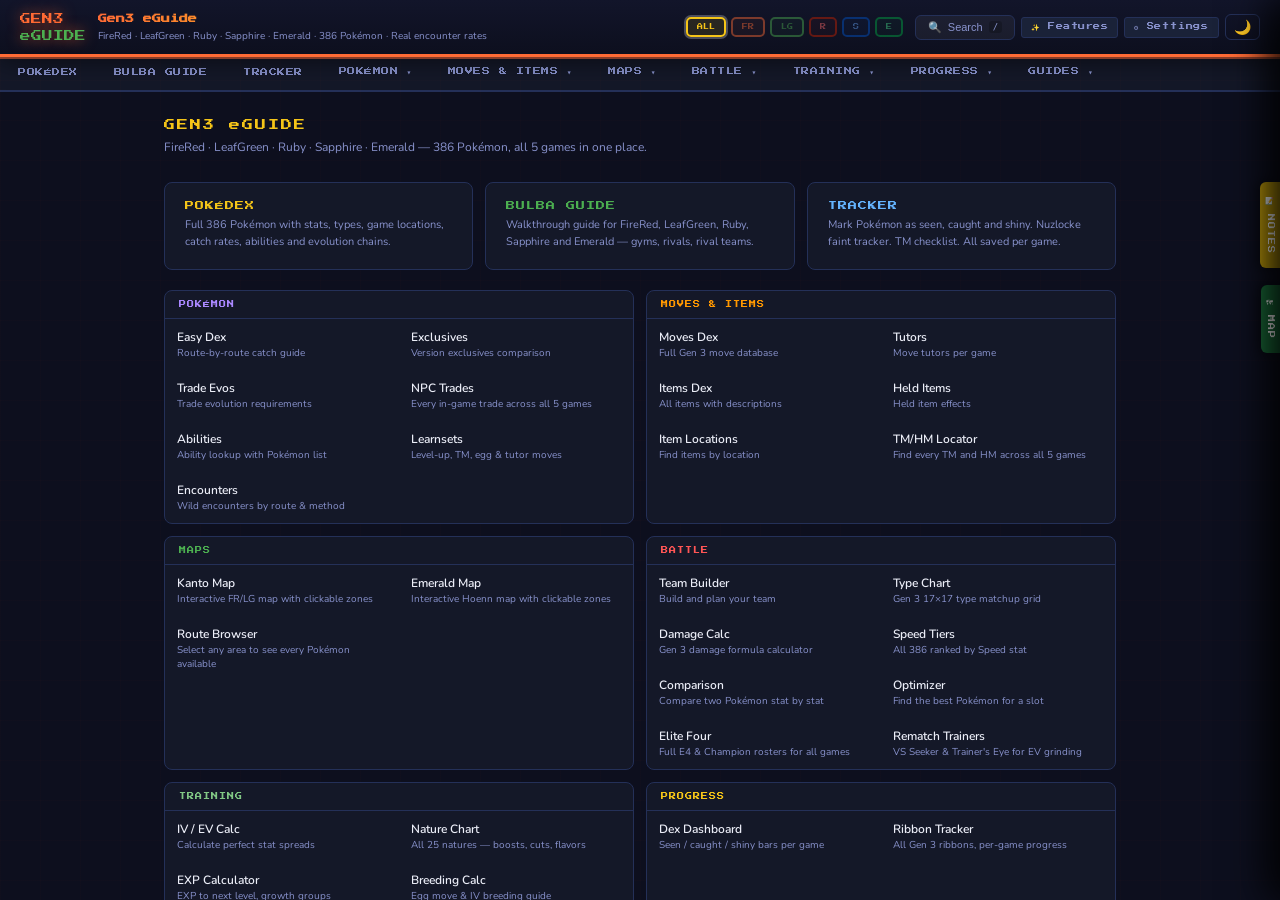
==== index.html @ 6b504d3f "Add Distribution pages and Bulba notes UI Introduce Distribution ROM catalog and a persistent Distri" ====
<!DOCTYPE html>
<html lang="en">
<head>
<meta charset="UTF-8">
<meta name="viewport" content="width=device-width, initial-scale=1.0">
<title>Gen 3 Pokédex — FR/LG/R/S/E Catch Guide</title>
<link href="https://fonts.googleapis.com/css2?family=Press+Start+2P&family=Nunito:wght@400;600;700;800&display=swap" rel="stylesheet">
<link rel="stylesheet" href="assets/css/app.css">
</head>
<body>
<header>
  <div class="header-logo" onclick="resetHome()" title="Reset to home" style="cursor:pointer">GEN3<br><span>eGUIDE</span></div>
  <div class="header-title">
    <h1>Gen3 eGuide</h1>
    <p>FireRed · LeafGreen · Ruby · Sapphire · Emerald · 386 Pokémon · Real encounter rates</p>
  </div>
  <div class="game-badges" id="headerGameBadges">
    <button class="gbadge gbadge-all active-game-badge" id="hbadge-all" onclick="setGameFromHeader('all',this)" title="All Games">ALL</button>
    <button class="gbadge gbadge-fr" id="hbadge-fr" onclick="setGameFromHeader('FR',this)" title="FireRed">FR</button>
    <button class="gbadge gbadge-lg" id="hbadge-lg" onclick="setGameFromHeader('LG',this)" title="LeafGreen">LG</button>
    <button class="gbadge gbadge-r" id="hbadge-r" onclick="setGameFromHeader('R',this)" title="Ruby">R</button>
    <button class="gbadge gbadge-s" id="hbadge-s" onclick="setGameFromHeader('S',this)" title="Sapphire">S</button>
    <button class="gbadge gbadge-e" id="hbadge-e" onclick="setGameFromHeader('E',this)" title="Emerald">E</button>
  </div>
  <div style="display:flex;align-items:center;gap:6px;margin-left:auto;flex-shrink:0">
    <button id="searchTrigger" onclick="openSearch()" title="Search everything (/)">
      🔍 <span class="search-label">Search</span> <kbd class="search-label">/</kbd>
    </button>
    <button id="featuresBtn" onclick="toggleFeaturesOverlay()" title="All features of this tool">✨ Features</button>
    <button id="settingsBtn" onclick="openSettingsOverlay()" title="Settings, backup and sync"><span class="cog-icon">⚙</span><span class="settings-label"> Settings</span></button>
    <button id="themeToggle" onclick="toggleTheme()" title="Toggle dark/light theme">🌙</button>
  </div>
</header>

<!-- FEATURES OVERLAY -->
<div id="featuresOverlay" class="features-overlay" onclick="if(event.target===this)closeFeaturesOverlay()">
  <div class="features-modal">
    <div class="features-header">
      <span class="features-title">✨ Features</span>
      <div style="display:flex;align-items:center;gap:8px;flex-wrap:wrap;">
        <button class="feature-shortcuts-btn" onclick="openShortcutsOverlay('master')">⌨ Shortcuts</button>
        <button class="features-close" onclick="closeFeaturesOverlay()">✕</button>
      </div>
    </div>
    <div class="features-body">

      <div class="feat-section">
        <div class="feat-section-title">📖 Pokédex</div>
        <ul>
          <li>All 386 Pokémon with real encounter rates across all 5 GBA games</li>
          <li>Per-game or All-Games view — toggle between FireRed, LeafGreen, Ruby, Sapphire &amp; Emerald</li>
          <li>Filter by encounter method: Wild, Surf, Fish, Dive, Rock Smash, Safari, Trade, Breed, Fossil, Swarm, Event &amp; more</li>
          <li>Filter by type (up to 2 types simultaneously)</li>
          <li>Full-text search — searches names, types and locations</li>
          <li>Evolution chain grouping — shows chain members alongside search results</li>
          <li>Sortable columns: #, Name, Type, Method, Location, Level, Rate</li>
          <li>Resizable columns by dragging headers</li>
          <li>Row density toggle (compact / normal / spacious)</li>
          <li>Expandable Pokémon rows showing stats, moves, abilities &amp; learnsets</li>
          <li>Regional Dex / National Dex number toggle</li>
          <li>Quick +team button to add any Pokémon directly to the Team Builder</li>
          <li>"Also available in…" section shows search matches not in the selected game</li>
        </ul>
      </div>

      <div class="feat-section">
        <div class="feat-section-title">📜 Guide</div>
        <ul>
          <li>Game-aware walkthrough — switches between Kanto (FR/LG) and Hoenn (RSE) content</li>
          <li>Full FRLG walkthrough: 24 sections from Pallet Town to Sevii Islands</li>
          <li>Full RSE walkthrough: 29 sections from Littleroot to Battle Frontier</li>
          <li>Gym leader rematches (VS Seeker / Emerald) with full team lists</li>
          <li>Pickup tables (Meowth / Zigzagoon / Linoone) with level-based item chances</li>
          <li>Repel cheat-sheets by route with max wild Pokémon levels</li>
          <li>Berry tree locations — Kanto routes, Sevii Islands, Hoenn, Berry Master wife phrases</li>
          <li>RSE weather mechanics — permanent rain, sandstorm, Castform forms</li>
          <li>Legendary locations, missables &amp; event items</li>
          <li>Sidebar table of contents with smooth scroll navigation</li>
        </ul>
      </div>

      <div class="feat-section">
        <div class="feat-section-title">⚔ Moves, Items &amp; TM/HM</div>
        <ul>
          <li>Move Dex — all 354 Gen 3 moves with Power, Accuracy, PP, Type, Category &amp; Contest data</li>
          <li>Contest category filter hidden automatically for FR/LG (no contests)</li>
          <li>Item Dex — comprehensive item list with category filters and location data</li>
          <li>TM/HM Locator — find every TM and HM across all 5 games</li>
          <li>Held Item Reference — 50+ battle &amp; utility items with locations and effects</li>
          <li>Trade Evolution Helper — all Gen 3 trade evos with held item requirements and locations</li>
        </ul>
      </div>

      <div class="feat-section">
        <div class="feat-section-title">🔀 Exclusives</div>
        <ul>
          <li>Side-by-side version exclusive comparisons: R vs S, R vs E, S vs E, FR vs LG</li>
          <li>Emerald Unique — Pokémon only available in Emerald (Safari Zone expansions, etc.)</li>
        </ul>
      </div>

      <div class="feat-section">
        <div class="feat-section-title">📋 Pokédex Tracker</div>
        <ul>
          <li>Track your caught Pokémon per save file (FR, LG, Ruby, Sapphire, Emerald)</li>
          <li>National Dex or regional Regional Dex ordering</li>
          <li>Filter: All, Caught, Missing</li>
          <li>Shiny tracking — right-click or long-press any Pokémon to toggle shiny status (gold border + ✨ shiny sprite)</li>
          <li>Nuzlocke mode — right-click or long-press switches to marking Pokémon as fainted (greyscale + skull)</li>
          <li>Fainted / Alive filter when Nuzlocke mode is active</li>
          <li>Completion percentage counters</li>
          <li>Progress saved in browser localStorage per game</li>
        </ul>
      </div>

      <div class="feat-section">
        <div class="feat-section-title">🧮 Calculators</div>
        <ul>
          <li><strong>Team Builder</strong> — build a 6-Pokémon team, view type coverage matrix, weakness chart &amp; speed tiers</li>
          <li><strong>Damage Calculator</strong> — Gen 3 formula with weather, held items, critical hits and all 386 Pokémon</li>
          <li><strong>IV / EV Calculator</strong> — IV finder, EV planner, stat calculations at any level, Pokérus support, Hidden Power type &amp; power calculator</li>
          <li><strong>Stat Calculator</strong> — enter any Pokémon, level, nature, IVs &amp; EVs to compute all six final stats using the Gen 3 formula</li>
          <li><strong>Safari Zone Calculator</strong> — step &amp; ball tracker, per-strategy catch probability (ball/rock/bait), Pokémon by area for FR/LG and RSE</li>
          <li><strong>Pokémon Comparison</strong> — compare two Pokémon side-by-side: stats, abilities, moves, contest data &amp; breeding</li>
          <li><strong>Breeding Calculator</strong> — egg move compatibility, hatch steps, Everstone nature mechanics, chain-breeding hints</li>
          <li><strong>Catch Rate Calc</strong> — all Gen 3 balls with exact catch probability and status multipliers</li>
        </ul>
      </div>

      <div class="feat-section">
        <div class="feat-section-title">🏆 Battle Reference</div>
        <ul>
          <li><strong>Elite Four &amp; Champion</strong> — full team rosters, levels &amp; type weaknesses for every E4 member across FR/LG, RS and Emerald; click any Pokémon to jump straight to its Pokédex entry</li>
          <li><strong>Rematch Trainers</strong> — VS Seeker (FR/LG) and Trainer's Eye (Emerald) trainers curated for EV training and EXP grinding, with EV yield notes</li>
          <li><strong>Speed Tiers</strong> — full Gen 3 speed tier chart for competitive reference</li>
          <li><strong>Optimizer</strong> — find optimal Pokémon for specific roles from your filtered team pool</li>
        </ul>
      </div>

      <div class="feat-section">
        <div class="feat-section-title">🗺 Maps &amp; Locations</div>
        <ul>
          <li><strong>Route Browser</strong> — location-first Pokémon lookup; select any area to see every available Pokémon with encounter method and types; click a Pokémon to jump to its full Pokédex entry</li>
          <li><strong>Kanto Map</strong> — interactive pixel-art map with clickable zones showing wild Pokémon</li>
          <li><strong>Emerald Map</strong> — interactive Hoenn pixel-art map with clickable zones</li>
          <li><strong>Encounters</strong> — full encounter table browser across all areas and methods</li>
        </ul>
      </div>

      <div class="feat-section">
        <div class="feat-section-title">🎨 Contests &amp; Training</div>
        <ul>
          <li><strong>Pokéblock Optimizer</strong> — best berry blends per contest condition (Cool/Beauty/Cute/Clever/Tough), full berry flavor table, nature preference guide and blending mechanics</li>
          <li><strong>Contests Guide</strong> — contest mechanics, move category chart, appeal &amp; jam values</li>
          <li><strong>Happiness Tracker</strong> — track friendship-evolution candidates per save file, happiness methods &amp; held items</li>
          <li><strong>Nature Chart</strong> — all 25 natures with stat bonuses and Pokéblock flavor preferences</li>
          <li><strong>Berry Farming</strong> — berry regrowth timers, mutation combos and optimal farming routes</li>
        </ul>
      </div>

      <div class="feat-section">
        <div class="feat-section-title">🎨 Quality of Life</div>
        <ul>
          <li>Dark / Light theme toggle, persisted in localStorage</li>
          <li>Game selector in header syncs all tabs simultaneously</li>
          <li>Universal quick-search (press <kbd>/</kbd>) with keyboard shortcut</li>
          <li>Print mode for clean paper output</li>
          <li>Fully self-contained single HTML file — works offline with no internet</li>
          <li>Mobile-responsive layout</li>
        </ul>
      </div>

    </div>
  </div>
</div>

<div id="shortcutsOverlay" class="shortcuts-overlay" onclick="if(event.target===this)closeShortcutsOverlay()">
  <div class="shortcuts-modal">
    <div class="shortcuts-header">
      <span class="shortcuts-title">⌨ Shortcuts</span>
      <div class="shortcuts-header-actions">
        <button class="shortcuts-toggle" id="shortcutsScopeToggle" onclick="toggleShortcutsScope()">Show All</button>
        <button class="shortcuts-close" onclick="closeShortcutsOverlay()">✕</button>
      </div>
    </div>
    <div class="shortcuts-body" id="shortcutsBody"></div>
  </div>
</div>

<div id="settingsOverlay" class="settings-overlay" onclick="if(event.target===this)closeSettingsOverlay()">
  <div class="settings-modal">
    <div class="settings-header">
      <span class="settings-title">⚙ Settings</span>
      <button class="shortcuts-close" onclick="closeSettingsOverlay()">✕</button>
    </div>
    <div class="settings-body">
      <div class="settings-section">
        <div class="settings-section-title">Google Drive</div>

        <!-- Connected state -->
        <div id="driveConnected" style="display:none">
          <div class="drive-connected-badge">
            <span class="drive-connected-icon">✓</span>
            <span class="drive-connected-text">Google Drive linked</span>
            <button class="settings-action-btn" onclick="settingsClearDriveClientId()">Disconnect</button>
          </div>
        </div>

        <!-- Setup wizard -->
        <div id="driveSetup">
          <div class="settings-copy" style="margin-bottom:12px">One-time 4-step setup — takes about 3 minutes. Your credentials stay in this browser only, never sent anywhere.</div>

          <div class="drive-step">
            <div class="drive-step-num">1</div>
            <div class="drive-step-body">
              <div class="drive-step-title">Note your site's origin</div>
              <div class="drive-step-copy">Copy this exactly — you'll paste it into Google Cloud in step 3.</div>
              <div class="drive-origin-row">
                <code id="driveOriginDisplay" class="drive-origin-code">—</code>
                <button class="settings-action-btn" onclick="driveCopyOrigin(this)">Copy</button>
              </div>
            </div>
          </div>

          <div class="drive-step">
            <div class="drive-step-num">2</div>
            <div class="drive-step-body">
              <div class="drive-step-title">Create a free Google Cloud project</div>
              <div class="drive-step-copy">Just needs a Google account. Skip this if you already have a Cloud project.</div>
              <a class="settings-action-btn" style="text-decoration:none;display:inline-block" href="https://console.cloud.google.com/projectcreate" target="_blank" rel="noopener">Open Google Cloud →</a>
            </div>
          </div>

          <div class="drive-step">
            <div class="drive-step-num">3</div>
            <div class="drive-step-body">
              <div class="drive-step-title">Create an OAuth Client ID</div>
              <div class="drive-step-copy">In your project: <strong>APIs &amp; Services → Credentials → Create Credentials → OAuth client ID → Web application</strong>. Paste the origin from step 1 into <em>Authorized JavaScript origins</em>. No redirect URI needed.</div>
              <a class="settings-action-btn export" style="text-decoration:none;display:inline-block" href="https://console.cloud.google.com/apis/credentials/oauthclient" target="_blank" rel="noopener">Create credential →</a>
            </div>
          </div>

          <div class="drive-step">
            <div class="drive-step-num">4</div>
            <div class="drive-step-body">
              <div class="drive-step-title">Paste your Client ID here</div>
              <div class="drive-step-copy">It ends in <code style="font-size:9px;color:var(--muted)">.apps.googleusercontent.com</code></div>
              <div class="settings-field" style="margin-bottom:8px">
                <input id="settingsDriveClientId" class="settings-input" type="text" placeholder="Paste Client ID…">
              </div>
              <button class="settings-action-btn export" onclick="settingsSaveDriveClientId()">Link Google Drive</button>
            </div>
          </div>
        </div>

        <div id="settingsDriveStatus" class="settings-note" style="margin-top:8px"></div>
      </div>

      <div class="settings-section">
        <div class="settings-section-title">Backup &amp; Sync</div>
        <div class="settings-copy">Export or import your full site data, including tracker progress, completion marks, theme, selected game, and Bulba guide progress. Google Drive sync uses your private app data storage.</div>
        <div class="settings-grid" style="margin-bottom:12px">
          <div class="settings-field">
            <label class="settings-label" for="settingsExportMode">Backup Format</label>
            <select id="settingsExportMode" class="settings-select" onchange="settingsSaveBackupPrefs()">
              <option value="site">Full Site Backup</option>
              <option value="tracker">Tracker Only</option>
            </select>
          </div>
          <div class="settings-field">
            <label class="settings-label" for="settingsDriveMode">Drive Sync Style</label>
            <select id="settingsDriveMode" class="settings-select" onchange="settingsSaveBackupPrefs()">
              <option value="manual">Manual only</option>
              <option value="remind">Show save reminder</option>
            </select>
          </div>
        </div>
        <div class="settings-actions">
          <button class="settings-action-btn export" onclick="settingsRunExport()">⤓ Export Backup</button>
          <button class="settings-action-btn import" onclick="settingsRunImport()">⤒ Import Backup</button>
          <button class="settings-action-btn export" onclick="gen3SaveToDrive()">☁ Save to Google Drive</button>
          <button class="settings-action-btn import" onclick="gen3LoadFromDrive()">☁ Load from Google Drive</button>
          <button class="settings-action-btn" onclick="settingsRestoreRestorePoint()">↺ Restore Last Restore Point</button>
        </div>
        <div id="settings-status" class="trk-status" style="margin-top:12px">Backups now include tracker progress, shinies, Nuzlocke fainted marks, theme, selected game, and Bulba guide progress.</div>
        <input id="trk-import-file" type="file" accept="application/json,.json" style="display:none" onchange="gen3HandleImportFile(event)">
      </div>

      <div class="settings-section">
        <div class="settings-section-title">Startup Defaults</div>
        <div class="settings-copy">Choose whether the site should restore where you left off, or always open to a specific page and game.</div>
        <div class="settings-grid">
          <div class="settings-field">
            <label class="settings-label" for="settingsStartupMode">Startup Mode</label>
            <select id="settingsStartupMode" class="settings-select" onchange="settingsSaveStartup()">
              <option value="restore">Use Last Used</option>
              <option value="default">Always use defaults</option>
            </select>
          </div>
          <div class="settings-field" id="settingsStartupPageField">
            <label class="settings-label" for="settingsStartupPage">Default Page</label>
            <select id="settingsStartupPage" class="settings-select" onchange="settingsSaveStartup()">
              <option value="dex">Pokedex</option>
              <option value="bulba">Bulba Guide</option>
              <option value="moves">Moves</option>
              <option value="items">Items</option>
              <option value="excl">Exclusives</option>
              <option value="tracker">Tracker</option>
              <option value="tmhm">TM/HM</option>
              <option value="held">Held Items</option>
              <option value="opt">Optimizer</option>
              <option value="easydex">Easy Dex</option>
              <option value="tradeevo">Trade Evos</option>
            </select>
          </div>
          <div class="settings-field" id="settingsStartupGameField">
            <label class="settings-label" for="settingsStartupGame">Default Game</label>
            <select id="settingsStartupGame" class="settings-select" onchange="settingsSaveStartup()">
              <option value="all">All Games</option>
              <option value="FR">FireRed</option>
              <option value="LG">LeafGreen</option>
              <option value="R">Ruby</option>
              <option value="S">Sapphire</option>
              <option value="E">Emerald</option>
            </select>
          </div>
        </div>
      </div>

      <div class="settings-section">
        <div class="settings-section-title">Appearance</div>
        <div class="settings-copy">Set the global theme and Pokedex display defaults that should stick between visits.</div>
        <div class="settings-grid">
          <div class="settings-field">
            <label class="settings-label" for="settingsTheme">Theme</label>
            <select id="settingsTheme" class="settings-select" onchange="settingsApplyThemeSelect()">
              <option value="dark">Dark</option>
              <option value="light">Light</option>
            </select>
          </div>
          <div class="settings-field">
            <label class="settings-label" for="settingsDensity">Row Density</label>
            <select id="settingsDensity" class="settings-select" onchange="settingsApplyDensitySelect()">
              <option value="compact">Compact</option>
              <option value="normal">Normal</option>
              <option value="tall">Tall</option>
            </select>
          </div>
          <div class="settings-field">
            <label class="settings-label" for="settingsFontSize">Font Size</label>
            <input id="settingsFontSize" class="settings-input" type="range" min="10" max="24" step="1" oninput="settingsApplyFontSize(this.value)">
          </div>
        </div>
        <div class="settings-note">These mirror the header controls, so changing them here updates the live site immediately.</div>
      </div>

      <div class="settings-section">
        <div class="settings-section-title">Layout &amp; Display</div>
        <div class="settings-copy">Choose default panel visibility and sprite display for the parts of the site that already remember their own layout state.</div>
        <label class="settings-check"><input id="settingsShinySprites" type="checkbox" onchange="settingsSaveLayoutPrefs()"> Use shiny sprites in the main Pokedex by default</label>
        <label class="settings-check"><input id="settingsDexFiltersVisible" type="checkbox" onchange="settingsSaveLayoutPrefs()"> Show Pokedex filters by default</label>
        <label class="settings-check"><input id="settingsBulbaSidebarVisible" type="checkbox" onchange="settingsSaveLayoutPrefs()"> Show Bulba Guide sidebar by default</label>
        <label class="settings-check"><input id="settingsTeamSidebarVisible" type="checkbox" onchange="settingsSaveLayoutPrefs()"> Show Team Builder sidebar by default</label>
        <label class="settings-check"><input id="settingsTrackerSidebarVisible" type="checkbox" onchange="settingsSaveLayoutPrefs()"> Show Tracker sidebar by default</label>
      </div>

      <div class="settings-section">
        <div class="settings-section-title">Search Preferences</div>
        <div class="settings-copy">Choose how search should behave when the site opens and whether Evo Chain starts on.</div>
        <label class="settings-check"><input id="settingsOpenSearchOnLoad" type="checkbox" onchange="settingsSaveSearchPrefs()"> Open universal search on page load</label>
        <label class="settings-check"><input id="settingsDefaultEvoChain" type="checkbox" onchange="settingsSaveSearchPrefs()"> Start with Evo Chain enabled</label>
      </div>

      <div class="settings-section">
        <div class="settings-section-title">Pokedex Defaults</div>
        <div class="settings-copy">Set how the main Pokedex should look when the page first loads.</div>
        <div class="settings-grid">
          <div class="settings-field">
            <label class="settings-label" for="settingsDexNumbering">Dex Numbering</label>
            <select id="settingsDexNumbering" class="settings-select" onchange="settingsSaveDexPrefs()">
              <option value="national">National Dex</option>
              <option value="game">Regional Dex</option>
            </select>
          </div>
          <div class="settings-field">
            <label class="settings-label" for="settingsBestRateMode">Encounter Rate View</label>
            <select id="settingsBestRateMode" class="settings-select" onchange="settingsSaveDexPrefs()">
              <option value="off">All Rates</option>
              <option value="best">Best Only</option>
              <option value="ties">Best + Ties</option>
            </select>
          </div>
        </div>
      </div>

      <div class="settings-section">
        <div class="settings-section-title">Easy Dex Defaults</div>
        <div class="settings-copy">Choose the default Easy Dex view and whether caught Pokemon start hidden.</div>
        <div class="settings-grid">
          <div class="settings-field">
            <label class="settings-label" for="settingsEasyDexTab">Default Tab</label>
            <select id="settingsEasyDexTab" class="settings-select" onchange="settingsSaveEasyDexPrefs()">
              <option value="catch">Best Catches</option>
              <option value="trade">In-Game Trades</option>
              <option value="linktrade">Link Trades</option>
              <option value="evolve">Evolution-Only</option>
              <option value="special">Special / Gift</option>
            </select>
          </div>
        </div>
        <label class="settings-check"><input id="settingsEasyDexHideCaught" type="checkbox" onchange="settingsSaveEasyDexPrefs()"> Hide caught Pokemon by default</label>
      </div>

      <div class="settings-section">
        <div class="settings-section-title">Tracker Defaults</div>
        <div class="settings-copy">Set the default Tracker filter, mark mode, and whether it should follow the selected game automatically.</div>
        <div class="settings-grid">
          <div class="settings-field">
            <label class="settings-label" for="settingsTrackerFilter">Default Filter</label>
            <select id="settingsTrackerFilter" class="settings-select" onchange="settingsSaveTrackerPrefs()">
              <option value="all">All Pokemon</option>
              <option value="caught">Caught</option>
              <option value="uncaught">Not Yet Caught</option>
              <option value="shiny">Shiny</option>
              <option value="trade">Needs Trade</option>
              <option value="native">Regional Dex</option>
              <option value="national">National Dex</option>
            </select>
          </div>
          <div class="settings-field">
            <label class="settings-label" for="settingsTrackerMarkMode">Default Mark Mode</label>
            <select id="settingsTrackerMarkMode" class="settings-select" onchange="settingsSaveTrackerPrefs()">
              <option value="caught">Caught</option>
              <option value="seen">Seen</option>
              <option value="evolved">Evolved</option>
              <option value="bred">Bred</option>
              <option value="traded">Traded</option>
              <option value="held">Held Farmed</option>
              <option value="legendary">Legendary</option>
            </select>
          </div>
        </div>
        <label class="settings-check"><input id="settingsTrackerAutoFollow" type="checkbox" onchange="settingsSaveTrackerPrefs()"> Tracker follows the selected game automatically</label>
      </div>

      <div class="settings-section">
        <div class="settings-section-title">Accessibility</div>
        <div class="settings-copy">Extra readability controls for contrast, motion, and focus visibility.</div>
        <label class="settings-check"><input id="settingsHighContrast" type="checkbox" onchange="settingsSaveAccessibilityPrefs()"> High contrast mode</label>
        <label class="settings-check"><input id="settingsReducedMotion" type="checkbox" onchange="settingsSaveAccessibilityPrefs()"> Reduced motion</label>
        <label class="settings-check"><input id="settingsStrongFocus" type="checkbox" onchange="settingsSaveAccessibilityPrefs()"> Strong focus outlines</label>
        <label class="settings-check"><input id="settingsLargeText" type="checkbox" onchange="settingsSaveAccessibilityPrefs()"> Larger text preset</label>
      </div>

      <div class="settings-section">
        <div class="settings-section-title">Confirmation Settings</div>
        <div class="settings-copy">Choose which destructive actions should ask before changing data.</div>
        <label class="settings-check"><input id="settingsConfirmImport" type="checkbox" onchange="settingsSaveConfirmPrefs()"> Confirm imports and Drive loads</label>
        <label class="settings-check"><input id="settingsConfirmReset" type="checkbox" onchange="settingsSaveConfirmPrefs()"> Confirm tracker save reset</label>
        <label class="settings-check"><input id="settingsConfirmClear" type="checkbox" onchange="settingsSaveConfirmPrefs()"> Confirm clear site data</label>
      </div>

      <div class="settings-section">
        <div class="settings-section-title">Shortcuts</div>
        <div class="settings-copy">Open the current-view shortcut list or the full master list from here too.</div>
        <div class="settings-inline">
          <button class="settings-action-btn" onclick="openShortcutsOverlay()">⌨ Current View Shortcuts</button>
          <button class="settings-action-btn" onclick="openShortcutsOverlay('master')">⌨ All Shortcuts</button>
        </div>
      </div>

      <div class="settings-section">
        <div class="settings-section-title">Data Management</div>
        <div class="settings-copy">See what the site is storing locally, when backups last ran, and clear only the categories you choose.</div>
        <div class="settings-kv" id="settingsDataSummary"></div>
        <div class="settings-divider"></div>
        <div class="settings-grid" style="margin-top:10px;margin-bottom:10px;">
          <label class="settings-check"><input id="settingsClearCatProgress" type="checkbox" checked> Tracker, ribbons, happiness, missables, and other progress</label>
          <label class="settings-check"><input id="settingsClearCatMaps" type="checkbox" checked> Map marks and map-specific saved state</label>
          <label class="settings-check"><input id="settingsClearCatSettings" type="checkbox" checked> Settings, startup defaults, theme, layout, and UI preferences</label>
          <label class="settings-check"><input id="settingsClearCatNotes" type="checkbox" checked> Notes</label>
          <label class="settings-check"><input id="settingsClearCatGuide" type="checkbox" checked> Bulba Guide progress and guide UI state</label>
          <label class="settings-check"><input id="settingsClearCatTeams" type="checkbox" checked> Team Builder saved team</label>
          <label class="settings-check"><input id="settingsClearCatBackups" type="checkbox" checked> Backup metadata, restore points, and Drive link info</label>
        </div>
        <div class="settings-inline" style="margin-top:10px">
          <button class="settings-action-btn" onclick="settingsRefreshDataSummary()">Refresh Summary</button>
          <button class="settings-action-btn" onclick="settingsRefreshSiteCaches()">Rebuild UI / caches</button>
          <button class="settings-action-btn" onclick="settingsResetUiLayout()">Reset UI Layout</button>
          <button class="settings-action-btn" onclick="settingsSelectAllClearCategories(true)">Select All</button>
          <button class="settings-action-btn" onclick="settingsSelectAllClearCategories(false)">Select None</button>
          <button class="settings-action-btn" onclick="settingsClearSiteData()">Clear Selected Data</button>
        </div>
      </div>

      <div class="settings-section">
        <div class="settings-section-title">About / Version</div>
        <div class="settings-kv">
          <strong>App</strong><span>Gen 3 Dex</span>
          <strong>Version</strong><span>Settings Hub v1</span>
          <strong>Data</strong><span>386 Pokemon across FireRed, LeafGreen, Ruby, Sapphire, and Emerald</span>
          <strong>Backups include</strong><span>Tracker progress, completion states, TM checklist progress, shinies, Nuzlocke fainted marks, selected game, theme, Bulba guide progress, and local preferences</span>
        </div>
      </div>
    </div>
  </div>
</div>

<div class="page-nav-scroll-wrap">
  <div class="page-nav" id="pageNav">
    <button class="page-nav-btn" id="navDex" onclick="showPage('dex',this)">POKÉDEX</button>
    <button class="page-nav-btn" id="navBulba" onclick="showPage('bulba',this);if(!window._bulbaBuilt){buildBulbaGuide();window._bulbaBuilt=true;} bulbaAutoSelectGame();">BULBA GUIDE</button>
    <button class="page-nav-btn" id="navTracker" onclick="showPage('tracker',this);if(!window._trackerBuilt){buildTracker();window._trackerBuilt=true;}">TRACKER</button>

    <div class="page-nav-dropdown" id="navPokeDropdown">
      <button class="page-nav-btn page-nav-dropdown-trigger" id="navPokeGroup" onclick="toggleNavDropdown(event,'navPokeDropdown')">POKÉMON ▾</button>
      <div class="page-nav-dropdown-menu" id="navPokeMenu">
        <button class="page-nav-dropdown-item" id="navEasydex" onclick="closeNavDropdown('navPokeDropdown');showPage('easydex',document.getElementById('navEasydex'));renderEasyDexPage();window._easyDexBuilt=true;">Easy Dex</button>
        <button class="page-nav-dropdown-item" id="navExcl" onclick="closeNavDropdown('navPokeDropdown');showPage('excl',document.getElementById('navExcl'));if(!window._exclBuilt){buildExcl();window._exclBuilt=true;}">Exclusives</button>
        <button class="page-nav-dropdown-item" id="navTradeEvo" onclick="closeNavDropdown('navPokeDropdown');showPage('tradeevo',document.getElementById('navTradeEvo'));if(!window._tradevoBuilt){renderTradeEvoPage();window._tradevoBuilt=true;}">Trade Evos</button>
        <button class="page-nav-dropdown-item" id="navNpcTrades" onclick="closeNavDropdown('navPokeDropdown');showPage('npctrades',document.getElementById('navNpcTrades'));if(!window._npcTradesBuilt){buildNpcTradesPage();window._npcTradesBuilt=true;}">NPC Trades</button>
        <button class="page-nav-dropdown-item" id="navAbilities" onclick="return openPage('abilities','navAbilities','navPokeDropdown')">Abilities</button>
        <button class="page-nav-dropdown-item" id="navLearnsets" onclick="return openPage('learnsets','navLearnsets','navPokeDropdown')">Learnsets</button>
        <button class="page-nav-dropdown-item" id="navEncounters" onclick="return openPage('encounters','navEncounters','navPokeDropdown')">Encounters</button>
      </div>
    </div>

    <div class="page-nav-dropdown" id="navMovesItemsDropdown">
      <button class="page-nav-btn page-nav-dropdown-trigger" id="navMovesItemsGroup" onclick="toggleNavDropdown(event,'navMovesItemsDropdown')">MOVES &amp; ITEMS ▾</button>
      <div class="page-nav-dropdown-menu" id="navMovesItemsMenu">
        <button class="page-nav-dropdown-item" id="navMoves" onclick="closeNavDropdown('navMovesItemsDropdown');showPage('moves',document.getElementById('navMoves'));if(!window._movesBuilt){buildMoveDex();window._movesBuilt=true;}">Moves Dex</button>
        <button class="page-nav-dropdown-item" id="navTutors" onclick="return openPage('tutors','navTutors','navMovesItemsDropdown')">Tutors</button>
        <button class="page-nav-dropdown-item" id="navItems" onclick="closeNavDropdown('navMovesItemsDropdown');showPage('items',document.getElementById('navItems'));if(!window._itemsBuilt){buildItemDex();window._itemsBuilt=true;}">Items Dex</button>
        <button class="page-nav-dropdown-item" id="navHeld" onclick="closeNavDropdown('navMovesItemsDropdown');showPage('held',document.getElementById('navHeld'));if(!window._heldBuilt){buildHeldItems();window._heldBuilt=true;}">Held Items</button>
        <button class="page-nav-dropdown-item" id="navTmhm" onclick="closeNavDropdown('navMovesItemsDropdown');showPage('tmhm',document.getElementById('navTmhm'));if(!window._tmhmBuilt){buildTmhmLocator();window._tmhmBuilt=true;}">TM/HM Locator</button>
        <button class="page-nav-dropdown-item" id="navItemLocs" onclick="return openPage('itemlocs','navItemLocs','navMovesItemsDropdown')">Item Locations</button>
      </div>
    </div>

    <div class="page-nav-dropdown" id="navMapsDropdown">
      <button class="page-nav-btn page-nav-dropdown-trigger" id="navMapsGroup" onclick="toggleNavDropdown(event,'navMapsDropdown')">MAPS ▾</button>
      <div class="page-nav-dropdown-menu" id="navMapsMenu">
        <button class="page-nav-dropdown-item" id="navKantoMapView" onclick="closeNavDropdown('navMapsDropdown');showPage('kantomapview',document.getElementById('navKantoMapView'));if(!window._kantomapviewBuilt){buildKantoMapView();window._kantomapviewBuilt=true;}">Kanto Map</button>
        <button class="page-nav-dropdown-item" id="navEmeraldMapView" onclick="closeNavDropdown('navMapsDropdown');showPage('emeraldmapview',document.getElementById('navEmeraldMapView'));if(!window._emeraldmapviewBuilt){buildEmeraldMapView();window._emeraldmapviewBuilt=true;}">Emerald Map</button>
        <button class="page-nav-dropdown-item" id="navRouteBrowser" onclick="return openPage('routebrowser','navRouteBrowser','navMapsDropdown')">Route Browser</button>
      </div>
    </div>

    <div class="page-nav-dropdown" id="navBattleDropdown">
      <button class="page-nav-btn page-nav-dropdown-trigger" id="navBattleGroup" onclick="toggleNavDropdown(event,'navBattleDropdown')">BATTLE ▾</button>
      <div class="page-nav-dropdown-menu" id="navBattleMenu">
        <button class="page-nav-dropdown-item" id="navTeam" onclick="closeNavDropdown('navBattleDropdown');showPage('team',document.getElementById('navTeam'));if(!window._teamBuilt){window._teamBuilt=true;tbApplyRestore();}">Team Builder</button>
        <button class="page-nav-dropdown-item" id="navTypeChart" onclick="closeNavDropdown('navBattleDropdown');showPage('typechart',document.getElementById('navTypeChart'));if(!window._typeChartBuilt){buildTypePage();window._typeChartBuilt=true;}">Type Chart</button>
        <button class="page-nav-dropdown-item" id="navCalc" onclick="closeNavDropdown('navBattleDropdown');showPage('calc',document.getElementById('navCalc'));">Damage Calculator</button>
        <button class="page-nav-dropdown-item" id="navSpeedTiers" onclick="closeNavDropdown('navBattleDropdown');showPage('speedtiers',document.getElementById('navSpeedTiers'));if(!window._speedtiersBuilt){buildSpeedTiersPage();window._speedtiersBuilt=true;}">Speed Tiers</button>
        <button class="page-nav-dropdown-item" id="navCompare" onclick="closeNavDropdown('navBattleDropdown');showPage('compare',document.getElementById('navCompare'));">Pokémon Comparison</button>
        <button class="page-nav-dropdown-item" id="navOpt" onclick="closeNavDropdown('navBattleDropdown');showPage('opt',document.getElementById('navOpt'));renderOptimizerPage();window._optBuilt=true;">Optimizer</button>
        <button class="page-nav-dropdown-item" id="navE4Ref" onclick="return openPage('e4ref','navE4Ref','navBattleDropdown')">Elite Four &amp; Champion</button>
        <button class="page-nav-dropdown-item" id="navRematches" onclick="return openPage('rematches','navRematches','navBattleDropdown')">Rematch Trainers</button>
      </div>
    </div>

    <div class="page-nav-dropdown" id="navTrainingDropdown">
      <button class="page-nav-btn page-nav-dropdown-trigger" id="navTrainingGroup" onclick="toggleNavDropdown(event,'navTrainingDropdown')">TRAINING ▾</button>
      <div class="page-nav-dropdown-menu" id="navTrainingMenu">
        <button class="page-nav-dropdown-item" id="navIvev" onclick="closeNavDropdown('navTrainingDropdown');showPage('ivev',document.getElementById('navIvev'));">IV / EV Calculator</button>
        <button class="page-nav-dropdown-item" id="navNatures" onclick="closeNavDropdown('navTrainingDropdown');showPage('natures',document.getElementById('navNatures'));if(!window._naturesBuilt){buildNaturesPage();window._naturesBuilt=true;}">Nature Chart</button>
        <button class="page-nav-dropdown-item" id="navExpCalc" onclick="closeNavDropdown('navTrainingDropdown');showPage('expcalc',document.getElementById('navExpCalc'));ensureExpCalcPage();">EXP Calculator</button>
        <button class="page-nav-dropdown-item" id="navBreed" onclick="closeNavDropdown('navTrainingDropdown');showPage('breed',document.getElementById('navBreed'));if(!window._breedBuilt){buildBreedCalc();window._breedBuilt=true;}">Breeding Calculator</button>
        <button class="page-nav-dropdown-item" id="navCatchCalc" onclick="closeNavDropdown('navTrainingDropdown');showPage('catchcalc',document.getElementById('navCatchCalc'));if(!window._catchCalcBuilt){buildCatchCalcPage();window._catchCalcBuilt=true;}">Catch Rate Calc</button>
        <button class="page-nav-dropdown-item" id="navHappiness" onclick="closeNavDropdown('navTrainingDropdown');showPage('happiness',document.getElementById('navHappiness'));if(!window._happinessBuilt){buildHappinessPage();window._happinessBuilt=true;}">Happiness Tracker</button>
        <button class="page-nav-dropdown-item" id="navSafariZone" onclick="return openPage('safarizone','navSafariZone','navTrainingDropdown')">Safari Zone Calc</button>
        <button class="page-nav-dropdown-item" id="navStatCalc" onclick="return openPage('statcalc','navStatCalc','navTrainingDropdown')">Stat Calculator</button>
      </div>
    </div>

    <div class="page-nav-dropdown" id="navProgressDropdown">
      <button class="page-nav-btn page-nav-dropdown-trigger" id="navProgressGroup" onclick="toggleNavDropdown(event,'navProgressDropdown')">PROGRESS ▾</button>
      <div class="page-nav-dropdown-menu" id="navProgressMenu">
        <button class="page-nav-dropdown-item" id="navDexDash" onclick="closeNavDropdown('navProgressDropdown');showPage('dexdash',document.getElementById('navDexDash'));buildDexDashPage();">Dex Dashboard</button>
        <button class="page-nav-dropdown-item" id="navRibbons" onclick="closeNavDropdown('navProgressDropdown');showPage('ribbons',document.getElementById('navRibbons'));if(!window._ribbonsBuilt){buildRibbonPage();}">Ribbon Tracker</button>
      </div>
    </div>

    <div class="page-nav-dropdown" id="navGuidesDropdown">
      <button class="page-nav-btn page-nav-dropdown-trigger" id="navGuidesGroup" onclick="toggleNavDropdown(event,'navGuidesDropdown')">GUIDES ▾</button>
      <div class="page-nav-dropdown-menu" id="navGuidesMenu">
        <button class="page-nav-dropdown-item" id="navEssentials" onclick="closeNavDropdown('navGuidesDropdown');showPage('essentials',document.getElementById('navEssentials'));if(!window._essentialsBuilt){buildEssentialsPage();window._essentialsBuilt=true;}">Essentials</button>
        <button class="page-nav-dropdown-item" id="navContests" onclick="closeNavDropdown('navGuidesDropdown');showPage('contests',document.getElementById('navContests'));if(!window._contestsBuilt){buildContestsPage();window._contestsBuilt=true;}">Contests</button>
        <button class="page-nav-dropdown-item" id="navFrontier" onclick="closeNavDropdown('navGuidesDropdown');showPage('frontier',document.getElementById('navFrontier'));if(!window._frontierBuilt){buildFrontierPage();window._frontierBuilt=true;}">Battle Frontier</button>
        <button class="page-nav-dropdown-item" id="navMissables" onclick="closeNavDropdown('navGuidesDropdown');showPage('missables',document.getElementById('navMissables'));if(!window._missablesBuilt){buildMissablesPage();window._missablesBuilt=true;}">Missables</button>
        <button class="page-nav-dropdown-item" id="navBerries" onclick="closeNavDropdown('navGuidesDropdown');showPage('berries',document.getElementById('navBerries'));if(!window._berriesBuilt){buildBerriesPage();window._berriesBuilt=true;}">Berry Farming</button>
        <button class="page-nav-dropdown-item" id="navRng" onclick="closeNavDropdown('navGuidesDropdown');showPage('rng',document.getElementById('navRng'));if(!window._rngBuilt){buildRngPage();}">RNG Guide</button>
        <button class="page-nav-dropdown-item" id="navDistributions" onclick="return openPage('distributions','navDistributions','navGuidesDropdown')">Distribution ROMs</button>
        <button class="page-nav-dropdown-item" id="navDistributionChecklist" onclick="return openPage('distributionchecklist','navDistributionChecklist','navGuidesDropdown')">Distribution Checklist</button>
        <button class="page-nav-dropdown-item" id="navPokeblock" onclick="return openPage('pokeblock','navPokeblock','navGuidesDropdown')">Pokéblock Optimizer</button>
      </div>
    </div>
  </div>
</div>

<div id="page-home" class="page main">
  <div style="height:calc(100vh - var(--page-top, 115px));overflow-y:auto;">
    <div id="home-content" style="max-width:1000px;margin:0 auto;padding:28px 24px;"></div>
  </div>
</div>

<div id="page-dex" class="page main">
  <div class="controls">
    <div style="display:flex;align-items:center;gap:8px;">
      <button id="dex-filter-toggle" onclick="dexToggleFilters()" title="Toggle filters"
        style="font-size:11px;background:transparent;border:1px solid var(--border);color:var(--muted);padding:3px 8px;border-radius:3px;cursor:pointer;flex-shrink:0;transition:all 0.12s;"
        onmouseover="this.style.borderColor='var(--gold)';this.style.color='var(--gold)'"
        onmouseout="this.style.borderColor='var(--border)';this.style.color='var(--muted)'">☰</button>
      <div class="search-bar" style="flex:1;"><input type="text" id="searchInput" placeholder="Search Pokémon name or location…" oninput="updateSearchClear(this)"/><button class="search-bar-clear" id="searchClear" onclick="clearSearch()" title="Clear search">✕</button></div>
      <button class="evo-toggle" id="evoToggle" onclick="toggleEvoChain(this)" title="Include evolution chain in search results">Evo Chain</button>
      <button class="dex-toggle" id="dexToggle" onclick="toggleDexMode(this)" title="Switch between National and Regional dex number" style="min-width:90px;text-align:center;">
        #<span class="dex-lbl-nat">National</span><span class="dex-lbl-game">Regional</span>
      </button>
      <button class="type-filter-toggle" id="typeFilterToggle" onclick="toggleTypeFilterRow()" style="flex-shrink:0;">🎨 Types</button>
      <button class="type-filter-toggle" id="bestRateToggle" onclick="cycleBestRateMode(this)" style="flex-shrink:0;">📍 All Rates</button>
    </div>
    <div id="dex-filter-panel">
    <div class="filter-btns">
      <button class="filter-btn active" onclick="setFilter('all',this)">All</button>
      <button class="filter-btn" onclick="setFilter('wild',this)">🌿 Wild</button>
      <button class="filter-btn" onclick="setFilter('surf',this)">🌊 Surf</button>
      <button class="filter-btn" onclick="setFilter('fish',this)">🎣 Fish</button>
      <button class="filter-btn" id="diveFilterBtn" onclick="setFilter('dive',this)">🤿 Dive</button>
      <button class="filter-btn" onclick="setFilter('rocksmash',this)">🔨 Rock Smash</button>
      <button class="filter-btn" onclick="setFilter('safari',this)">🌳 Safari</button>
      <button class="filter-btn" onclick="setFilter('evolve',this)">⬆ Evolve</button>
      <button class="filter-btn" onclick="setFilter('trade',this)">🔄 Trade</button>
      <button class="filter-btn" onclick="setFilter('breed',this)">🥚 Breed</button>
      <button class="filter-btn" onclick="setFilter('fossil',this)">🦴 Fossil</button>
      <button class="filter-btn" onclick="setFilter('swarm',this)">✦ Swarm</button>
      <button class="filter-btn" onclick="setFilter('event',this)">🎫 Event</button>
      <button class="filter-btn" onclick="setFilter('special',this)">⭐ Special</button>
    </div>
    </div><!-- /dex-filter-panel -->
  </div>
  <div class="type-filter-row" id="typeFilterBtns">
      <button class="type-btn type-btn-normal" data-type="normal" onclick="toggleTypeFilter('normal',this)" title="Normal">Normal</button>
      <button class="type-btn type-btn-fire" data-type="fire" onclick="toggleTypeFilter('fire',this)" title="Fire">Fire</button>
      <button class="type-btn type-btn-water" data-type="water" onclick="toggleTypeFilter('water',this)" title="Water">Water</button>
      <button class="type-btn type-btn-grass" data-type="grass" onclick="toggleTypeFilter('grass',this)" title="Grass">Grass</button>
      <button class="type-btn type-btn-electric" data-type="electric" onclick="toggleTypeFilter('electric',this)" title="Electric">Electric</button>
      <button class="type-btn type-btn-ice" data-type="ice" onclick="toggleTypeFilter('ice',this)" title="Ice">Ice</button>
      <button class="type-btn type-btn-fighting" data-type="fighting" onclick="toggleTypeFilter('fighting',this)" title="Fighting">Fighting</button>
      <button class="type-btn type-btn-poison" data-type="poison" onclick="toggleTypeFilter('poison',this)" title="Poison">Poison</button>
      <button class="type-btn type-btn-ground" data-type="ground" onclick="toggleTypeFilter('ground',this)" title="Ground">Ground</button>
      <button class="type-btn type-btn-flying" data-type="flying" onclick="toggleTypeFilter('flying',this)" title="Flying">Flying</button>
      <button class="type-btn type-btn-psychic" data-type="psychic" onclick="toggleTypeFilter('psychic',this)" title="Psychic">Psychic</button>
      <button class="type-btn type-btn-bug" data-type="bug" onclick="toggleTypeFilter('bug',this)" title="Bug">Bug</button>
      <button class="type-btn type-btn-rock" data-type="rock" onclick="toggleTypeFilter('rock',this)" title="Rock">Rock</button>
      <button class="type-btn type-btn-ghost" data-type="ghost" onclick="toggleTypeFilter('ghost',this)" title="Ghost">Ghost</button>
      <button class="type-btn type-btn-dragon" data-type="dragon" onclick="toggleTypeFilter('dragon',this)" title="Dragon">Dragon</button>
      <button class="type-btn type-btn-dark" data-type="dark" onclick="toggleTypeFilter('dark',this)" title="Dark">Dark</button>
      <button class="type-btn type-btn-steel" data-type="steel" onclick="toggleTypeFilter('steel',this)" title="Steel">Steel</button>
      <button onclick="clearTypeFilter()" style="font-size:9px;font-weight:800;padding:2px 8px;border-radius:3px;border:2px solid var(--border);background:transparent;color:var(--muted);cursor:pointer;margin-left:6px;font-family:'Nunito',sans-serif;" title="Clear type filter">✕ Clear</button>
  </div>
  <div class="game-tabs">
    <button class="game-tab active-all" onclick="setGame('all',this)"><span class="gt-full">✦ ALL GAMES</span><span class="gt-short">✦ ALL</span></button>
    <button class="game-tab" onclick="setGame('FR',this)"><span class="gt-full">🔥 FIRERED</span><span class="gt-short">🔥 FR</span></button>
    <button class="game-tab" onclick="setGame('LG',this)"><span class="gt-full">🌿 LEAFGREEN</span><span class="gt-short">🌿 LG</span></button>
    <button class="game-tab" onclick="setGame('R',this)"><span class="gt-full">💎 RUBY</span><span class="gt-short">💎 R</span></button>
    <button class="game-tab" onclick="setGame('S',this)"><span class="gt-full">🔷 SAPPHIRE</span><span class="gt-short">🔷 S</span></button>
    <button class="game-tab" onclick="setGame('E',this)"><span class="gt-full">💚 EMERALD</span><span class="gt-short">💚 E</span></button>
  </div>
  <div class="table-panel" id="tablePanel">
    <div id="tableContent"></div>
  </div>
</div>

<!-- ══════════════════════════════════════════════════════════════════ -->
<!-- GUIDE PAGE                                                         -->
<!-- ══════════════════════════════════════════════════════════════════ -->
<!-- ═══════════════ BULBAPEDIA GUIDE PAGE ═══════════════ -->
<div id="page-bulba" class="page" style="flex-direction:row;height:calc(100vh - var(--page-top, 115px));overflow:hidden;">

  <!-- Sidebar -->
  <div id="bulba-sidebar" style="width:220px;flex-shrink:0;background:var(--darker);border-right:2px solid var(--border);overflow-y:auto;padding:12px 0;display:flex;flex-direction:column;">
    <div style="font-family:'Press Start 2P',monospace;font-size:6px;color:var(--muted);padding:8px 16px 12px;letter-spacing:1px;">BULBAPEDIA GUIDE</div>
    <div style="padding:0 16px 12px;">
      <button id="bulba-sidebar-note-btn" style="display:none;width:100%;font-size:10px;padding:7px 10px;border:1px solid var(--border);border-radius:4px;background:rgba(255,215,0,0.08);color:var(--gold);cursor:pointer;text-align:left;">📝 New Note</button>
    </div>
    <!-- FR/LG sidebar -->
    <div id="bulba-toc-frlg">
    <div class="bulba-toc-subhead">Main Storyline</div>
    <a class="bulba-toc-item active" id="btoc-index" onclick="bulbaLoadIndex()">🏠 Contents</a>
    <a class="bulba-toc-item" id="btoc-1" onclick="bulbaLoadPart(1,'Introduction, Pallet Town')">Part 1 — Pallet Town</a>
    <a class="bulba-toc-item" id="btoc-2" onclick="bulbaLoadPart(2,'Route 1, Viridian City, Route 2')">Part 2 — Viridian City</a>
    <a class="bulba-toc-item" id="btoc-3" onclick="bulbaLoadPart(3,'Viridian Forest, Pewter City')">Part 3 — Pewter City</a>
    <a class="bulba-toc-item" id="btoc-4" onclick="bulbaLoadPart(4,'Route 3, Mt. Moon, Route 4')">Part 4 — Mt. Moon</a>
    <a class="bulba-toc-item" id="btoc-5" onclick="bulbaLoadPart(5,'Cerulean City, Routes 24-25')">Part 5 — Cerulean City</a>
    <a class="bulba-toc-item" id="btoc-6" onclick="bulbaLoadPart(6,'Vermilion City, S.S. Anne')">Part 6 — Vermilion City</a>
    <a class="bulba-toc-item" id="btoc-7" onclick="bulbaLoadPart(7,'Route 11, Diglett's Cave, Route 9')">Part 7 — East Kanto</a>
    <a class="bulba-toc-item" id="btoc-8" onclick="bulbaLoadPart(8,'Rock Tunnel, Lavender Town')">Part 8 — Lavender Town</a>
    <a class="bulba-toc-item" id="btoc-9" onclick="bulbaLoadPart(9,'Celadon City, Rocket Hideout')">Part 9 — Celadon City</a>
    <a class="bulba-toc-item" id="btoc-10" onclick="bulbaLoadPart(10,'Routes 12-15, Fuchsia City')">Part 10 — Fuchsia City</a>
    <a class="bulba-toc-item" id="btoc-11" onclick="bulbaLoadPart(11,'Saffron City, Silph Co.')">Part 11 — Saffron City</a>
    <a class="bulba-toc-item" id="btoc-12" onclick="bulbaLoadPart(12,'Seafoam Islands')">Part 12 — Seafoam Islands</a>
    <a class="bulba-toc-item" id="btoc-13" onclick="bulbaLoadPart(13,'Cinnabar Island')">Part 13 — Cinnabar Island</a>
    <a class="bulba-toc-item" id="btoc-14" onclick="bulbaLoadPart(14,'Sevii Islands I (1-3)')">Part 14 — Sevii I (1–3)</a>
    <a class="bulba-toc-item" id="btoc-15" onclick="bulbaLoadPart(15,'Route 21, Power Plant, Viridian Gym')">Part 15 — Viridian Gym</a>
    <a class="bulba-toc-item" id="btoc-16" onclick="bulbaLoadPart(16,'Routes 22-23, Victory Road')">Part 16 — Victory Road</a>
    <a class="bulba-toc-item" id="btoc-17" onclick="bulbaLoadPart(17,'Indigo Plateau')">Part 17 — Elite Four</a>

    <div class="bulba-toc-subhead" style="margin-top:8px;">Post-Game</div>
    <a class="bulba-toc-item" id="btoc-18" onclick="bulbaLoadPart(18,'Sevii Islands II (4, 6)')">Part 18 — Sevii II (4, 6)</a>
    <a class="bulba-toc-item" id="btoc-19" onclick="bulbaLoadPart(19,'Sevii Islands III (5, 7)')">Part 19 — Sevii III (5, 7)</a>
    <a class="bulba-toc-item" id="btoc-20" onclick="bulbaLoadPart(20,'Cerulean Cave, League Round 2')">Part 20 — Cerulean Cave</a>
    <a class="bulba-toc-item" id="btoc-21" onclick="bulbaLoadPart(21,'Birth Island, Navel Rock')">Part 21 — Event Islands ✦</a>
    <div class="bulba-toc-subhead" style="margin-top:8px;">Guide Extras</div>
    <a class="bulba-toc-item" id="btoc-extra-frlg-sevii" onclick="bulbaLoadExtra('frlg-sevii','Sevii Islands Guide')">Sevii Guide</a>
    <a class="bulba-toc-item" id="btoc-extra-frlg-legends" onclick="bulbaLoadExtra('frlg-legends','Legendary Checklist')">Legends</a>
    <a class="bulba-toc-item" id="btoc-extra-frlg-safari" onclick="bulbaLoadExtra('frlg-safari','Safari Zone Guide')">🌳 Safari Zone</a>
    </div><!-- end frlg toc -->

    <!-- RS sidebar -->
    <div id="bulba-toc-rs" style="display:none">
    <div class="bulba-toc-subhead">Main Storyline</div>
    <a class="bulba-toc-item active" id="btoc-rs-index" onclick="bulbaLoadIndex()">🏠 Contents</a>
    <a class="bulba-toc-item" id="btoc-rs-1" onclick="bulbaLoadPart(1,'Littleroot Town, Route 101')">Part 1 — Littleroot Town</a>
    <a class="bulba-toc-item" id="btoc-rs-2" onclick="bulbaLoadPart(2,'Oldale Town, Petalburg City')">Part 2 — Petalburg City</a>
    <a class="bulba-toc-item" id="btoc-rs-3" onclick="bulbaLoadPart(3,'Rustboro City')">Part 3 — Rustboro City</a>
    <a class="bulba-toc-item" id="btoc-rs-4" onclick="bulbaLoadPart(4,'Dewford Town, Slateport City')">Part 4 — Dewford &amp; Slateport</a>
    <a class="bulba-toc-item" id="btoc-rs-5" onclick="bulbaLoadPart(5,'Mauville City')">Part 5 — Mauville City</a>
    <a class="bulba-toc-item" id="btoc-rs-6" onclick="bulbaLoadPart(6,'Verdanturf Town, Fallarbor Town')">Part 6 — Verdanturf &amp; Fallarbor</a>
    <a class="bulba-toc-item" id="btoc-rs-7" onclick="bulbaLoadPart(7,'Route 111, Lavaridge Town')">Part 7 — Lavaridge Town</a>
    <a class="bulba-toc-item" id="btoc-rs-8" onclick="bulbaLoadPart(8,'Petalburg Gym, Fortree City')">Part 8 — Petalburg &amp; Fortree</a>
    <a class="bulba-toc-item" id="btoc-rs-9" onclick="bulbaLoadPart(9,'Mt. Chimney, Route 112')">Part 9 — Mt. Chimney</a>
    <a class="bulba-toc-item" id="btoc-rs-10" onclick="bulbaLoadPart(10,'New Mauville, Route 110')">Part 10 — New Mauville</a>
    <a class="bulba-toc-item" id="btoc-rs-11" onclick="bulbaLoadPart(11,'Fortree City, Route 120')">Part 11 — Fortree City</a>
    <a class="bulba-toc-item" id="btoc-rs-12" onclick="bulbaLoadPart(12,'Mossdeep City, Space Center')">Part 12 — Mossdeep City</a>
    <a class="bulba-toc-item" id="btoc-rs-13" onclick="bulbaLoadPart(13,'Seafloor Cavern, Sootopolis')">Part 13 — Sootopolis City</a>
    <a class="bulba-toc-item" id="btoc-rs-14" onclick="bulbaLoadPart(14,'Ever Grande City, Victory Road')">Part 14 — Victory Road</a>
    <a class="bulba-toc-item" id="btoc-rs-15" onclick="bulbaLoadPart(15,'Elite Four')">Part 15 — Elite Four</a>
    <div class="bulba-toc-subhead" style="margin-top:8px;">Post-Game</div>
    <a class="bulba-toc-item" id="btoc-rs-16" onclick="bulbaLoadPart(16,'Sealed Chamber, Regis')">Part 16 — Sealed Chamber</a>
    <a class="bulba-toc-item" id="btoc-rs-17" onclick="bulbaLoadPart(17,'Southern Island, Lati@s')">Part 17 — Southern Island</a>
    <a class="bulba-toc-item" id="btoc-rs-18" onclick="bulbaLoadPart(18,'Routes 129-134')">Part 18 — East Ocean</a>
    <a class="bulba-toc-item" id="btoc-rs-19" onclick="bulbaLoadPart(19,'Sky Pillar, Rayquaza')">Part 19 — Sky Pillar</a>
    <a class="bulba-toc-item" id="btoc-rs-20" onclick="bulbaLoadPart(20,'Abandoned Ship, Desert Ruins')">Part 20 — Regi Trio</a>
    <a class="bulba-toc-item" id="btoc-rs-21" onclick="bulbaLoadPart(21,'Battle Tower')">Part 21 — Battle Tower</a>
    <a class="bulba-toc-item" id="btoc-rs-22" onclick="bulbaLoadPart(22,'Pokémon League Round 2')">Part 22 — League Round 2</a>
    <a class="bulba-toc-item" id="btoc-rs-23" onclick="bulbaLoadPart(23,'Misc Post-Game')">Part 23 — Post-Game</a>
    <div class="bulba-toc-subhead" style="margin-top:8px;">Guide Extras</div>
    <a class="bulba-toc-item" id="btoc-extra-rs-features" onclick="bulbaLoadExtra('rs-features','RSE Features')">RSE Features</a>
    <a class="bulba-toc-item" id="btoc-extra-rs-legends" onclick="bulbaLoadExtra('rs-legends','Legendary Checklist')">Legends</a>
    <a class="bulba-toc-item" id="btoc-extra-rs-safari" onclick="bulbaLoadExtra('rs-safari','Safari Zone Guide')">🌳 Safari Zone</a>
    </div><!-- end rs toc -->

    <!-- Emerald sidebar -->
    <div id="bulba-toc-e" style="display:none">
    <div class="bulba-toc-subhead">Main Storyline</div>
    <a class="bulba-toc-item active" id="btoc-e-index" onclick="bulbaLoadIndex()">🏠 Contents</a>
    <a class="bulba-toc-item" id="btoc-e-1" onclick="bulbaLoadPart(1,'Littleroot Town, Route 101')">Part 1 — Littleroot Town</a>
    <a class="bulba-toc-item" id="btoc-e-2" onclick="bulbaLoadPart(2,'Rustboro City')">Part 2 — Rustboro City</a>
    <a class="bulba-toc-item" id="btoc-e-3" onclick="bulbaLoadPart(3,'Dewford Town, Slateport City')">Part 3 — Dewford &amp; Slateport</a>
    <a class="bulba-toc-item" id="btoc-e-4" onclick="bulbaLoadPart(4,'Mauville City')">Part 4 — Mauville City</a>
    <a class="bulba-toc-item" id="btoc-e-5" onclick="bulbaLoadPart(5,'Verdanturf, Fallarbor, Meteor Falls')">Part 5 — Fallarbor Town</a>
    <a class="bulba-toc-item" id="btoc-e-6" onclick="bulbaLoadPart(6,'Route 111, Lavaridge Town')">Part 6 — Lavaridge Town</a>
    <a class="bulba-toc-item" id="btoc-e-7" onclick="bulbaLoadPart(7,'Mt. Chimney, Jagged Pass')">Part 7 — Mt. Chimney</a>
    <a class="bulba-toc-item" id="btoc-e-8" onclick="bulbaLoadPart(8,'Petalburg Gym, Fortree City')">Part 8 — Fortree City</a>
    <a class="bulba-toc-item" id="btoc-e-9" onclick="bulbaLoadPart(9,'Route 120, Lilycove City')">Part 9 — Lilycove City</a>
    <a class="bulba-toc-item" id="btoc-e-10" onclick="bulbaLoadPart(10,'Team Aqua Hideout, Seafloor Cavern')">Part 10 — Aqua Hideout</a>
    <a class="bulba-toc-item" id="btoc-e-11" onclick="bulbaLoadPart(11,'Sootopolis City')">Part 11 — Sootopolis City</a>
    <a class="bulba-toc-item" id="btoc-e-12" onclick="bulbaLoadPart(12,'Mt. Pyre, Magma Hideout')">Part 12 — Mt. Pyre</a>
    <a class="bulba-toc-item" id="btoc-e-13" onclick="bulbaLoadPart(13,'Slateport, Lilycove, Aqua Hideout')">Part 13 — Aqua Hideout</a>
    <a class="bulba-toc-item" id="btoc-e-14" onclick="bulbaLoadPart(14,'Mossdeep City, Space Center')">Part 14 — Mossdeep City</a>
    <a class="bulba-toc-item" id="btoc-e-15" onclick="bulbaLoadPart(15,'Seafloor Cavern, Sootopolis')">Part 15 — Cave of Origin</a>
    <a class="bulba-toc-item" id="btoc-e-16" onclick="bulbaLoadPart(16,'Ever Grande City, Victory Road')">Part 16 — Victory Road</a>
    <a class="bulba-toc-item" id="btoc-e-17" onclick="bulbaLoadPart(17,'Elite Four')">Part 17 — Elite Four</a>
    <div class="bulba-toc-subhead" style="margin-top:8px;">Post-Game</div>
    <a class="bulba-toc-item" id="btoc-e-18" onclick="bulbaLoadPart(18,'Sky Pillar, Rayquaza')">Part 18 — Sky Pillar</a>
    <a class="bulba-toc-item" id="btoc-e-19" onclick="bulbaLoadPart(19,'Battle Frontier')">Part 19 — Battle Frontier</a>
    <a class="bulba-toc-item" id="btoc-e-20" onclick="bulbaLoadPart(20,'Sealed Chamber, Regi Trio')">Part 20 — Regi Trio</a>
    <a class="bulba-toc-item" id="btoc-e-21" onclick="bulbaLoadPart(21,'Pokémon League Round 2')">Part 21 — League Round 2</a>
    <div class="bulba-toc-subhead" style="margin-top:8px;">Guide Extras</div>
    <a class="bulba-toc-item" id="btoc-extra-e-features" onclick="bulbaLoadExtra('e-features','RSE Features')">RSE Features</a>
    <a class="bulba-toc-item" id="btoc-extra-e-legends" onclick="bulbaLoadExtra('e-legends','Legendary Checklist')">Legends</a>
    <a class="bulba-toc-item" id="btoc-extra-e-safari" onclick="bulbaLoadExtra('e-safari','Safari Zone Guide')">🌳 Safari Zone</a>
    </div><!-- end emerald toc -->

  </div>

  <!-- Main content -->
  <div style="flex:1;display:flex;flex-direction:column;overflow:hidden;">
    <!-- Topbar -->
    <div style="padding:8px 14px;background:var(--panel);border-bottom:2px solid var(--border);display:flex;align-items:center;gap:10px;flex-shrink:0;flex-wrap:wrap;">
      <button id="bulba-sidebar-toggle" onclick="bulbaToggleSidebar()" title="Toggle sidebar"
        style="font-size:11px;background:transparent;border:1px solid var(--border);color:var(--muted);padding:3px 8px;border-radius:3px;cursor:pointer;flex-shrink:0;transition:all 0.12s;"
        onmouseover="this.style.borderColor='#5D9C00';this.style.color='#5D9C00'"
        onmouseout="this.style.borderColor='var(--border)';this.style.color='var(--muted)'">☰</button>
      <span id="bulba-game-label" style="font-family:'Press Start 2P',monospace;font-size:7px;color:#5D9C00;letter-spacing:0.5px;">🌿 BULBAPEDIA WALKTHROUGH</span>
      <span id="bulba-breadcrumb" style="font-size:11px;color:var(--muted);margin-left:4px;"></span>
      <a id="bulba-ext-link" href="https://bulbapedia.bulbagarden.net/wiki/Walkthrough:Pok%C3%A9mon_FireRed_and_LeafGreen" target="_blank" rel="noopener"
        style="margin-left:auto;font-size:10px;color:var(--muted);text-decoration:none;border:1px solid var(--border);padding:3px 8px;border-radius:3px;transition:all 0.12s;"
        onmouseover="this.style.borderColor='#5D9C00';this.style.color='#5D9C00'"
        onmouseout="this.style.borderColor='var(--border)';this.style.color='var(--muted)'">↗ View on Bulbapedia</a>
    </div>

    <!-- Content area -->
    <div id="bulba-content" style="flex:1;overflow-y:auto;overflow-x:hidden;background:#ffffff;color:#202122;">
      <!-- Index page renders here or fetched content -->
    </div>
  </div>
</div>

<!-- ═══════════════ MOVE DEX PAGE ═══════════════ -->
<div id="page-moves" class="page"></div>

<!-- ═══════════════ ITEM DEX PAGE ═══════════════ -->
<div id="page-items" class="page item-page">
  <div class="item-controls">
    <div style="position:relative;display:flex;align-items:center;flex:1;min-width:180px;max-width:320px;"><input type="text" id="itSearch" class="item-search-inp" placeholder="Search item name, effect, or location…" oninput="filterItemDex();updateItClear(this)" style="max-width:none;flex:1;padding-right:28px"><button class="search-bar-clear" id="itClear" onclick="clearItSearch()" title="Clear search">✕</button></div>
    <div class="item-cat-btns">
      <button class="item-cat-btn active" style="background:var(--card);color:var(--text)" onclick="setItemCat('All',this)">All</button>
      <button class="item-cat-btn" style="background:#E8501A;color:#fff" onclick="setItemCat('Ball',this)">Ball</button>
      <button class="item-cat-btn" style="background:#E91E63;color:#fff" onclick="setItemCat('Medicine',this)">Medicine</button>
      <button class="item-cat-btn" style="background:#B83020;color:#fff" onclick="setItemCat('Battle',this)">Battle</button>
      <button class="item-cat-btn" style="background:#9C27B0;color:#fff" onclick="setItemCat('Vitamin',this)">Vitamin</button>
      <button class="item-cat-btn" style="background:#1B8FE8;color:#fff" onclick="setItemCat('Hold',this)">Hold</button>
      <button class="item-cat-btn" style="background:#78C850;color:#fff" onclick="setItemCat('Evolution',this)">Evolution</button>
      <button class="item-cat-btn" style="background:#D4A800;color:#fff" onclick="setItemCat('Key',this)">Key</button>
      <button class="item-cat-btn" style="background:#60C8C8;color:#fff" onclick="setItemCat('TM/HM',this)">TM/HM</button>
      <button class="item-cat-btn" style="background:#4CAF50;color:#fff" onclick="setItemCat('Berry',this)">Berry</button>
      <button class="item-cat-btn" style="background:#607D8B;color:#fff" onclick="setItemCat('Other',this)">Other</button>
      
    </div>
    <span id="itCountLabel" style="font-size:11px;color:var(--muted);margin-left:auto;white-space:nowrap"></span>
  </div>
  <div class="item-tbl-wrap">
    <table class="item-table">
      <thead><tr>
        <th onclick="itSort('name')" id="itth-name">Item</th>
        <th onclick="itSort('cat')" id="itth-cat">Type</th>
        <th>Effect</th>
        <th id="itth-loc">Location / How to get</th>
      </tr></thead>
      <tbody id="itTbody"></tbody>
    </table>
  </div>
</div>




<!-- ── Notes slide-out tab ── -->
<button class="notes-panel-tab" id="notesPanelTab" onclick="toggleNotesPanel()" title="Notes">📝 NOTES<span id="notes-tab-badge" class="notes-tab-badge"></span></button>
<button class="map-panel-tab" id="mapPanelTab" onclick="toggleMapPanel()" title="Map">🗺 MAP</button>




<!-- EXCLUSIVES PAGE -->
<div id="page-excl" class="page main">
  <div class="excl-header">
    <h2>⚔ VERSION EXCLUSIVES</h2>
    <div class="excl-mode-btns">
      <button class="excl-mode-btn active" onclick="setExclMode('RS',this)">R vs S</button>
      <button class="excl-mode-btn" onclick="setExclMode('RE',this)">R vs E</button>
      <button class="excl-mode-btn" onclick="setExclMode('SE',this)">S vs E</button>
      <button class="excl-mode-btn" onclick="setExclMode('E_ONLY',this)">E UNIQUE</button>
      <button class="excl-mode-btn" onclick="setExclMode('FR_LG',this)">FR vs LG</button>
    </div>
  </div>
  <div class="excl-body" id="exclBody"></div>
</div>



<!-- ══ TEAM BUILDER PAGE ══ -->
<div id="page-team" class="page main">
  <div class="tb-topbar">
    <button id="tb-sidebar-toggle" onclick="tbToggleSidebar()" title="Toggle sidebar" style="font-size:11px;background:transparent;border:1px solid var(--border);color:var(--muted);padding:3px 8px;border-radius:3px;cursor:pointer;flex-shrink:0;transition:all 0.12s;" onmouseover="this.style.borderColor='var(--gold)';this.style.color='var(--gold)'" onmouseout="this.style.borderColor='var(--border)';this.style.color='var(--muted)'">☰</button>
    <span style="font-family:'Press Start 2P',monospace;font-size:8px;color:var(--gold);letter-spacing:0.5px;">⚔ TEAM BUILDER</span>
    <div style="display:flex;gap:4px;" id="tb-game-btns">
      <button class="tb-game-btn active-all" onclick="tbSetGame('all',this)">ALL</button>
      <button class="tb-game-btn" onclick="tbSetGame('FR',this)">FR</button>
      <button class="tb-game-btn" onclick="tbSetGame('LG',this)">LG</button>
      <button class="tb-game-btn" onclick="tbSetGame('R',this)">R</button>
      <button class="tb-game-btn" onclick="tbSetGame('S',this)">S</button>
      <button class="tb-game-btn" onclick="tbSetGame('E',this)">E</button>
    </div>
    <button onclick="tbClear()" style="margin-left:auto;font-size:10px;font-weight:800;padding:4px 10px;border-radius:4px;border:1px solid var(--border);background:transparent;color:var(--muted);cursor:pointer;transition:all 0.12s;" onmouseover="this.style.color='var(--fire)';this.style.borderColor='var(--fire)'" onmouseout="this.style.color='var(--muted)';this.style.borderColor='var(--border)'">✕ CLEAR</button>
  </div>
  <div class="tb-layout">
    <div class="tb-sidebar">
      <div class="tb-search-wrap">
        <input class="tb-search-inp" id="tb-search" type="text" placeholder="Search to add Pokémon…" oninput="tbSearch(this.value)" autocomplete="off">
        <div class="tb-dropdown" id="tb-dropdown"></div>
      </div>
      <div class="tb-slots-wrap" id="tb-slots-wrap">
        <div id="tb-slots"></div>
        <div id="tb-hint" style="text-align:center;padding:30px 10px;color:var(--muted);font-size:11px;line-height:1.9;">Search above or click<br>any Pokémon in the Dex<br>to add to your team.<br><br><span style="font-size:9px;opacity:0.6">Up to 6 Pokémon</span></div>
      </div>
    </div>
    <div class="tb-analysis" id="tb-analysis">
      <div class="tb-analysis-inner" id="tb-analysis-inner">
        <div class="tb-empty"><div class="tb-empty-icon">⚔</div><div class="tb-empty-text">BUILD YOUR TEAM</div><div style="font-size:11px;margin-top:12px;line-height:1.8;">Add Pokémon to see type coverage,<br>weaknesses, speed tiers and more.</div></div>
      </div>
    </div>
  </div>
</div>



<!-- ══ POKÉDEX TRACKER PAGE ══ -->
<div id="page-tracker" class="page main">
  <div class="trk-topbar">
    <button id="trk-sidebar-toggle" onclick="trkToggleSidebar()" title="Toggle sidebar" style="font-size:11px;background:transparent;border:1px solid var(--border);color:var(--muted);padding:3px 8px;border-radius:3px;cursor:pointer;flex-shrink:0;transition:all 0.12s;" onmouseover="this.style.borderColor='var(--gold)';this.style.color='var(--gold)'" onmouseout="this.style.borderColor='var(--border)';this.style.color='var(--muted)'">☰</button>
    <span class="trk-title">📋 POKÉDEX TRACKER</span>
    <span style="font-size:10px;color:var(--muted);" id="trk-mode-hint">Left-click = caught · Right-click = shiny · Data saved locally per save file</span>
    <button onclick="openProgressModal()" style="font-family:'Press Start 2P',monospace;font-size:7px;padding:6px 12px;background:transparent;border:1px solid rgba(255,215,0,0.35);border-radius:4px;color:rgba(255,215,0,0.65);cursor:pointer;letter-spacing:0.5px;">📊 PROGRESS</button>
    <button id="trk-nuzlocke-btn" onclick="toggleNuzlockeMode()" style="font-family:'Press Start 2P',monospace;font-size:7px;padding:6px 12px;background:transparent;border:1px solid var(--border);border-radius:4px;color:var(--muted);cursor:pointer;letter-spacing:0.5px;">💀 NUZLOCKE</button>
    <div id="trk-nuzlocke-legend" style="display:none;align-items:center;gap:12px;font-size:10px;color:var(--muted);">
      <span style="display:flex;align-items:center;gap:4px;"><span style="width:12px;height:12px;background:rgba(255,107,53,0.4);border-radius:2px;display:inline-block;"></span>Fainted</span>
      <span style="display:flex;align-items:center;gap:4px;"><span style="width:12px;height:12px;background:#44DD88;border-radius:2px;display:inline-block;"></span>Alive</span>
      <span style="font-style:italic;">Right-click = mark fainted</span>
    </div>
  </div>
  <div class="trk-save-tabs" id="trk-save-tabs">
    <button class="trk-save-tab active" onclick="trkSetSave('FR',this)"><span class="gt-full">🔥 FireRed</span><span class="gt-short">🔥 FR</span></button>
    <button class="trk-save-tab" onclick="trkSetSave('LG',this)"><span class="gt-full">🌿 LeafGreen</span><span class="gt-short">🌿 LG</span></button>
    <button class="trk-save-tab" onclick="trkSetSave('R',this)"><span class="gt-full">💎 Ruby</span><span class="gt-short">💎 R</span></button>
    <button class="trk-save-tab" onclick="trkSetSave('S',this)"><span class="gt-full">🔷 Sapphire</span><span class="gt-short">🔷 S</span></button>
    <button class="trk-save-tab" onclick="trkSetSave('E',this)"><span class="gt-full">🟢 Emerald</span><span class="gt-short">🟢 E</span></button>
  </div>
  <div class="trk-body">
    <div class="trk-sidebar">
      <div class="trk-progress-ring-wrap">
        <svg width="110" height="110" viewBox="0 0 110 110">
          <circle cx="55" cy="55" r="46" fill="none" stroke="var(--border)" stroke-width="10"/>
          <circle id="trk-ring" cx="55" cy="55" r="46" fill="none" stroke="var(--emerald)" stroke-width="10"
            stroke-dasharray="289" stroke-dashoffset="289" stroke-linecap="round"
            transform="rotate(-90 55 55)" style="transition:stroke-dashoffset 0.5s ease"/>
        </svg>
        <div style="margin-top:-68px;text-align:center;z-index:1;position:relative;">
          <div id="trk-pct" style="font-family:'Press Start 2P',monospace;font-size:12px;color:var(--emerald);">0%</div>
          <div id="trk-fraction" style="font-size:10px;color:var(--muted);margin-top:2px;">0 / 0</div>
        </div>
        <div style="margin-top:52px;font-size:10px;font-weight:800;color:var(--muted);text-transform:uppercase;letter-spacing:0.5px;" id="trk-save-label">FireRed Save</div>
      </div>

      <div class="trk-stats-grid" id="trk-stats-grid">
        <div class="trk-stat-box"><div class="trk-stat-num" id="trk-s-caught">0</div><div class="trk-stat-label">Caught</div></div>
        <div class="trk-stat-box"><div class="trk-stat-num" id="trk-s-seen">0</div><div class="trk-stat-label">Remaining</div></div>
        <div class="trk-stat-box"><div class="trk-stat-num" id="trk-s-native">0</div><div class="trk-stat-label">Regional</div></div>
        <div class="trk-stat-box"><div class="trk-stat-num" id="trk-s-trade">0</div><div class="trk-stat-label">Need Trade</div></div>
        <div class="trk-stat-box" style="grid-column:1/-1;border-color:rgba(255,215,0,0.4);"><div class="trk-stat-num" id="trk-s-shiny" style="color:#FFD700;">0</div><div class="trk-stat-label">✨ Shinies</div></div>
      </div>

      <div class="trk-sidebar-panel" id="trk-completion-panel">
        <div class="trk-dropdown-head" onclick="trkToggleSidebarDropdown('trk-completion-panel')">
          <div class="trk-sidebar-panel-title">Completion</div>
          <div class="trk-dropdown-caret">▼</div>
        </div>
        <div class="trk-dropdown-body">
          <div class="trk-mode-btns-extended" id="trk-mark-modes">
            <button class="trk-mark-btn active" onclick="trkSetMarkMode('caught',this)">Caught</button>
            <button class="trk-mark-btn" onclick="trkSetMarkMode('seen',this)">Seen</button>
            <button class="trk-mark-btn" onclick="trkSetMarkMode('evolved',this)">Evolved</button>
            <button class="trk-mark-btn" onclick="trkSetMarkMode('bred',this)">Bred</button>
            <button class="trk-mark-btn" onclick="trkSetMarkMode('traded',this)">Traded</button>
            <button class="trk-mark-btn" onclick="trkSetMarkMode('held',this)">Held Farmed</button>
            <button class="trk-mark-btn" onclick="trkSetMarkMode('legendary',this)">Legendary</button>
          </div>
          <div style="display:grid;grid-template-columns:repeat(2,minmax(0,1fr));gap:8px;margin-top:12px;">
            <div class="trk-stat-box"><div class="trk-stat-num" id="trk-s-seen2">0</div><div class="trk-stat-label">Seen</div></div>
            <div class="trk-stat-box"><div class="trk-stat-num" id="trk-s-evolved">0</div><div class="trk-stat-label">Evolved</div></div>
            <div class="trk-stat-box"><div class="trk-stat-num" id="trk-s-bred">0</div><div class="trk-stat-label">Bred</div></div>
            <div class="trk-stat-box"><div class="trk-stat-num" id="trk-s-traded2">0</div><div class="trk-stat-label">Traded</div></div>
            <div class="trk-stat-box"><div class="trk-stat-num" id="trk-s-held">0</div><div class="trk-stat-label">Held Farmed</div></div>
            <div class="trk-stat-box"><div class="trk-stat-num" id="trk-s-legendary">0</div><div class="trk-stat-label">Legendary</div></div>
            <div class="trk-stat-box" style="grid-column:1/-1;"><div class="trk-stat-num" id="trk-s-tm">0</div><div class="trk-stat-label">TM/HM Collected</div></div>
          </div>
          <div style="display:flex;gap:8px;flex-wrap:wrap;margin-top:10px;">
            <button class="trk-mini-action" onclick="openTmChecklist()">💿 TM Checklist</button>
          </div>
        </div>
      </div>

      <div class="trk-filter-btns">
        <button class="trk-filter-btn active" onclick="trkSetFilter('all',this)">📋 All Pokémon</button>
        <button class="trk-filter-btn" onclick="trkSetFilter('caught',this)">✅ Caught</button>
        <button class="trk-filter-btn" onclick="trkSetFilter('uncaught',this)">⬜ Not Yet Caught</button>
        <button class="trk-filter-btn" onclick="trkSetFilter('shiny',this)" style="border-color:rgba(255,215,0,0.3);color:rgba(255,215,0,0.7);">✨ Shiny</button>
        <button class="trk-filter-btn" onclick="trkSetFilter('trade',this)">🔄 Needs Trade</button>
        <button class="trk-filter-btn" onclick="trkSetFilter('native',this)">🏠 Regional Dex</button>
        <button class="trk-filter-btn" onclick="trkSetFilter('national',this)">🌐 National Dex</button>
        <button class="trk-filter-btn" id="trk-filter-fainted" onclick="trkSetFilter('fainted',this)" style="display:none;">💀 Fainted</button>
        <button class="trk-filter-btn" id="trk-filter-alive" onclick="trkSetFilter('alive',this)" style="display:none;">✅ Alive (Caught)</button>
      </div>

      <div class="trk-actions">
        <button class="trk-action-btn" onclick="trkMarkAll()">✓ Mark All as Caught</button>
        <button class="trk-action-btn" onclick="openExportModal()" style="border-color:rgba(255,215,0,0.3);color:rgba(255,215,0,0.6);" onmouseover="this.style.borderColor='var(--gold)';this.style.color='var(--gold)'" onmouseout="this.style.borderColor='rgba(255,215,0,0.3)';this.style.color='rgba(255,215,0,0.6)'">🖨 Export Summary</button>
        <button class="trk-action-btn" onclick="trkClearSave()" style="border-color:rgba(255,80,80,0.3);color:rgba(255,80,80,0.6);" onmouseover="this.style.borderColor='var(--fire)';this.style.color='var(--fire)'" onmouseout="this.style.borderColor='rgba(255,80,80,0.3)';this.style.color='rgba(255,80,80,0.6)'">✕ Reset This Save</button>
      </div>

      <div class="trk-sidebar-panel" id="trk-remaining-panel">
        <div class="trk-sidebar-panel-title">Remaining Obtainable</div>
        <div id="trk-remaining-body"></div>
      </div>
    </div>

    <div class="trk-main">
      <div class="trk-controls">
        <div style="position:relative;display:flex;align-items:center;flex:1;min-width:160px;max-width:280px;">
          <input class="trk-search" id="trk-search" type="text" placeholder="Search…" oninput="trkRenderGrid();updateClearBtn(this,'trk-search-clear')" style="flex:1;padding-right:28px;">
          <button class="search-bar-clear" id="trk-search-clear" onclick="clearInp('trk-search','trk-search-clear',trkRenderGrid)" title="Clear search">✕</button>
        </div>
        <div class="trk-mode-btns">
          <button class="trk-mode-btn active" onclick="trkSetMode('game',this)">Regional Dex</button>
          <button class="trk-mode-btn" onclick="trkSetMode('national',this)">National Dex</button>
        </div>
        <span id="trk-count" style="font-size:10px;color:var(--muted);margin-left:auto;"></span>
      </div>
      <div class="trk-grid" id="trk-grid"></div>
    </div>
  </div>
</div>

<div id="tmChecklistOverlay" class="tmcheck-overlay" onclick="if(event.target===this)closeTmChecklist()">
  <div class="tmcheck-modal">
    <div class="tmcheck-header">
      <div>
        <div class="tmcheck-title">💿 TM / HM Collection</div>
        <div style="font-size:10px;color:var(--muted);margin-top:4px;" id="tmChecklistSub">Track collected discs for the selected save.</div>
      </div>
      <button class="features-close" onclick="closeTmChecklist()">✕</button>
    </div>
    <div class="tmcheck-body">
      <div style="font-size:11px;color:var(--muted);margin-bottom:12px;line-height:1.7;">Use this to track one-off TM/HM pickups for the current save. This list is game-specific and saved with the tracker.</div>
      <div id="tmChecklistCount" style="font-family:'Press Start 2P',monospace;font-size:7px;color:var(--gold);margin-bottom:12px;"></div>
      <div id="tmChecklistGrid" class="tmcheck-grid"></div>
    </div>
  </div>
</div>



<!-- ══ TM/HM LOCATOR PAGE ══ -->
<div id="page-tmhm" class="page main">
  <div style="padding:8px 14px;background:var(--darker);border-bottom:2px solid var(--border);display:flex;align-items:center;gap:10px;flex-shrink:0;flex-wrap:wrap;">
    <span style="font-family:'Press Start 2P',monospace;font-size:8px;color:var(--gold);letter-spacing:0.5px;">💿 TM / HM LOCATOR</span>

    <div style="display:flex;gap:4px;">
      <button class="tmhm-type-btn active" onclick="tmhmSetType('all',this)">All</button>
      <button class="tmhm-type-btn" onclick="tmhmSetType('TM',this)">TM</button>
      <button class="tmhm-type-btn" onclick="tmhmSetType('HM',this)">HM</button>
    </div>
    <div style="position:relative;display:flex;align-items:center;flex:1;min-width:160px;max-width:280px;">
      <input id="tmhm-search" type="text" placeholder="Search move or location…" oninput="tmhmRender();updateClearBtn(this,'tmhm-search-clear')"
        style="flex:1;min-width:0;padding-right:28px;background:var(--card);border:2px solid var(--border);color:var(--text);padding:6px 10px;font-family:'Nunito',sans-serif;font-size:12px;border-radius:5px;outline:none;transition:border-color 0.15s;"
        onfocus="this.style.borderColor='var(--gold)'" onblur="this.style.borderColor='var(--border)'">
      <button class="search-bar-clear" id="tmhm-search-clear" onclick="clearInp('tmhm-search','tmhm-search-clear',tmhmRender)" title="Clear search">✕</button>
    </div>
    <span id="tmhm-count" style="font-size:10px;color:var(--muted);margin-left:auto;"></span>
  </div>
  <div style="flex:1;overflow-y:auto;" id="tmhm-scroll">
    <div id="tmhm-inner" style="padding:12px 16px;max-width:1100px;"></div>
  </div>
</div>



<!-- ══ DAMAGE CALCULATOR PAGE ══ -->
<div id="page-calc" class="page main">
<div class="calc-wrap">
  <div style="font-family:'Press Start 2P',monospace;font-size:9px;color:var(--gold);letter-spacing:1px;margin-bottom:4px;">⚡ DAMAGE CALCULATOR</div>
  <div style="font-size:11px;color:var(--muted);margin-bottom:20px;line-height:1.7;">Gen 3 formula · Physical/Special split by <em>type</em>, not move · All 386 Pokémon · Weather effects</div>

  <div class="calc-grid">

    <!-- ── ATTACKER ── -->
    <div class="calc-card">
      <div class="calc-card-title" style="color:var(--fire);">⚔ ATTACKER</div>

      <div class="calc-field">
        <label class="calc-label">Pokémon</label>
        <div class="calc-poke-search-wrap">
          <input class="calc-input" id="atk-search" placeholder="Search…" autocomplete="off"
            oninput="calcPokeSearch('atk',this.value)" onfocus="calcPokeSearch('atk',this.value)"
            onblur="setTimeout(function(){document.getElementById('atk-dd').style.display='none'},180)">
          <div class="calc-poke-dd" id="atk-dd"></div>
        </div>
        <div class="calc-poke-selected" id="atk-selected" style="display:none"></div>
      </div>

      <div class="calc-field">
        <label class="calc-label">Level</label>
        <input class="calc-input" id="atk-level" type="number" min="1" max="100" value="50" oninput="calcUpdate()">
      </div>

      <div class="calc-field" id="atk-stat-field">
        <label class="calc-label">Attack stat <span id="atk-stat-type" style="color:var(--muted);font-weight:400">(Atk or SpAtk set by move type)</span></label>
        <div class="calc-row-2">
          <div><label class="calc-label" style="font-size:9px">Base</label><input class="calc-input" id="atk-base" type="number" min="1" max="255" value="80" oninput="calcUpdate()"></div>
          <div><label class="calc-label" style="font-size:9px">IV (0–31)</label><input class="calc-input" id="atk-iv" type="number" min="0" max="31" value="31" oninput="calcUpdate()"></div>
        </div>
        <div class="calc-row-2" style="margin-top:6px">
          <div><label class="calc-label" style="font-size:9px">EV (0–252)</label><input class="calc-input" id="atk-ev" type="number" min="0" max="252" value="0" oninput="calcUpdate()"></div>
          <div><label class="calc-label" style="font-size:9px">Nature</label>
            <select class="calc-select" id="atk-nature" onchange="calcUpdate()">
              <option value="1">Neutral (×1.0)</option>
              <option value="1.1">+ Atk nature (×1.1)</option>
              <option value="0.9">− Atk nature (×0.9)</option>
            </select>
          </div>
        </div>
        <div style="margin-top:8px;padding:6px 10px;background:var(--darker);border-radius:5px;font-size:11px;color:var(--muted);">
          Calculated stat: <strong id="atk-calc-stat" style="color:var(--gold);font-size:13px">—</strong>
        </div>
      </div>

      <div class="calc-field">
        <label class="calc-label">Modifiers</label>
        <div class="calc-toggle-row">
          <button class="calc-toggle" id="atk-burn" onclick="calcToggle('atk-burn','active-r')">🔥 Burned</button>
          <button class="calc-toggle" id="atk-badge" onclick="calcToggle('atk-badge','active')">🏅 Badge boost</button>
          <button class="calc-toggle" id="atk-crit" onclick="calcToggle('atk-crit','active-r')">💥 Crit hit</button>
        </div>
      </div>
    </div>

    <!-- ── DEFENDER ── -->
    <div class="calc-card">
      <div class="calc-card-title" style="color:var(--s-col,#5599FF);">🛡 DEFENDER</div>

      <div class="calc-field">
        <label class="calc-label">Pokémon</label>
        <div class="calc-poke-search-wrap">
          <input class="calc-input" id="def-search" placeholder="Search…" autocomplete="off"
            oninput="calcPokeSearch('def',this.value)" onfocus="calcPokeSearch('def',this.value)"
            onblur="setTimeout(function(){document.getElementById('def-dd').style.display='none'},180)">
          <div class="calc-poke-dd" id="def-dd"></div>
        </div>
        <div class="calc-poke-selected" id="def-selected" style="display:none"></div>
      </div>

      <div class="calc-field">
        <label class="calc-label">Level</label>
        <input class="calc-input" id="def-level" type="number" min="1" max="100" value="50" oninput="calcUpdate()">
      </div>

      <div class="calc-field">
        <label class="calc-label">Defense stat <span id="def-stat-type" style="color:var(--muted);font-weight:400">(Def or SpDef set by move type)</span></label>
        <div class="calc-row-2">
          <div><label class="calc-label" style="font-size:9px">Base</label><input class="calc-input" id="def-base" type="number" min="1" max="255" value="80" oninput="calcUpdate()"></div>
          <div><label class="calc-label" style="font-size:9px">IV (0–31)</label><input class="calc-input" id="def-iv" type="number" min="0" max="31" value="31" oninput="calcUpdate()"></div>
        </div>
        <div class="calc-row-2" style="margin-top:6px">
          <div><label class="calc-label" style="font-size:9px">EV (0–252)</label><input class="calc-input" id="def-ev" type="number" min="0" max="252" value="0" oninput="calcUpdate()"></div>
          <div><label class="calc-label" style="font-size:9px">Nature</label>
            <select class="calc-select" id="def-nature" onchange="calcUpdate()">
              <option value="1">Neutral (×1.0)</option>
              <option value="1.1">+ Def nature (×1.1)</option>
              <option value="0.9">− Def nature (×0.9)</option>
            </select>
          </div>
        </div>
        <div style="margin-top:8px;padding:6px 10px;background:var(--darker);border-radius:5px;font-size:11px;color:var(--muted);">
          Calculated stat: <strong id="def-calc-stat" style="color:#5599FF;font-size:13px">—</strong>
          <span id="def-hp-display" style="float:right;color:var(--muted)"></span>
        </div>
      </div>

      <div class="calc-field">
        <label class="calc-label">Modifiers</label>
        <div class="calc-toggle-row">
          <button class="calc-toggle" id="def-reflect" onclick="calcToggle('def-reflect','active-b')">🔵 Reflect</button>
          <button class="calc-toggle" id="def-lightscreen" onclick="calcToggle('def-lightscreen','active-b')">💡 Light Screen</button>
          <button class="calc-toggle" id="def-sand-boost" onclick="calcToggle('def-sand-boost','active-s')">🏜 Sand SpDef</button>
        </div>
      </div>
    </div>
  </div>

  <!-- ── MOVE + CONDITIONS ── -->
  <div class="calc-grid">
    <div class="calc-card">
      <div class="calc-card-title" style="color:var(--leaf);">💥 MOVE</div>

      <div class="calc-field">
        <label class="calc-label">Move</label>
        <div class="calc-move-wrap">
          <input class="calc-input" id="move-search" placeholder="Search move name…" autocomplete="off"
            oninput="calcMoveSearch(this.value)" onfocus="calcMoveSearch(this.value)"
            onblur="setTimeout(function(){document.getElementById('move-dd').style.display='none'},180)">
          <div class="calc-move-dd" id="move-dd"></div>
        </div>
        <div id="move-selected-display" style="margin-top:6px;padding:8px 10px;background:var(--darker);border-radius:5px;display:none;">
          <div style="display:flex;gap:8px;align-items:center;flex-wrap:wrap;">
            <span id="move-sel-name" style="font-weight:800;font-size:13px"></span>
            <span id="move-sel-type" style="font-size:9px;font-weight:800;padding:2px 6px;border-radius:3px;text-transform:uppercase"></span>
            <span id="move-sel-cat" style="font-size:10px;color:var(--muted)"></span>
            <span id="move-sel-info" style="font-size:10px;color:var(--muted);margin-left:auto"></span>
          </div>
          <div id="move-gen3-note" style="font-size:10px;color:var(--muted);margin-top:5px;font-style:italic"></div>
        </div>
      </div>

      <div class="calc-field">
        <label class="calc-label">Power override <span style="font-weight:400;color:var(--muted)">(or use move default)</span></label>
        <input class="calc-input" id="move-power" type="number" min="1" max="250" placeholder="e.g. 95" oninput="calcUpdate()">
      </div>

      <div class="calc-field">
        <label class="calc-label">Move type <span style="font-weight:400;color:var(--muted)">(auto-set from move)</span></label>
        <select class="calc-select" id="move-type" onchange="calcUpdate()">
          <option value="">— select —</option>
          <option>normal</option><option>fire</option><option>water</option><option>electric</option>
          <option>grass</option><option>ice</option><option>fighting</option><option>poison</option>
          <option>ground</option><option>flying</option><option>psychic</option><option>bug</option>
          <option>rock</option><option>ghost</option><option>dragon</option><option>dark</option><option>steel</option>
        </select>
      </div>
    </div>

    <div class="calc-card">
      <div class="calc-card-title" style="color:#64b4ff;">🌤 CONDITIONS</div>

      <div class="calc-field">
        <label class="calc-label">Weather</label>
        <div class="calc-weather-grid">
          <button class="calc-weather-btn active" id="wx-none" onclick="calcSetWeather('none',this)">☀ Clear</button>
          <button class="calc-weather-btn" id="wx-sun" onclick="calcSetWeather('sun',this)">🌞 Harsh Sun</button>
          <button class="calc-weather-btn" id="wx-rain" onclick="calcSetWeather('rain',this)">🌧 Rain</button>
          <button class="calc-weather-btn" id="wx-sand" onclick="calcSetWeather('sand',this)">🌪 Sandstorm</button>
          <button class="calc-weather-btn" id="wx-hail" onclick="calcSetWeather('hail',this)">❄ Hail</button>
        </div>
        <div id="wx-note" style="font-size:10px;color:var(--muted);margin-top:8px;font-style:italic;min-height:16px;overflow-wrap:break-word;word-break:break-word;max-width:100%;"></div>
      </div>

      <div class="calc-field">
        <label class="calc-label">Other</label>
        <div class="calc-toggle-row">
          <button class="calc-toggle" id="cond-stab" onclick="calcToggle('cond-stab','active-g')">✦ Force STAB</button>
          <button class="calc-toggle" id="cond-ff" onclick="calcToggle('cond-ff','active-r')">🔥 Flash Fire</button>
          <button class="calc-toggle" id="cond-charge" onclick="calcToggle('cond-charge','active')">⚡ Charge</button>
        </div>
      </div>
    </div>
  </div>

  <!-- ── RESULT ── -->
  <div class="calc-result-card" id="calc-result-card">
    <div class="calc-result-title">DAMAGE RESULT</div>
    <div id="calc-result-body">
      <div class="calc-empty-state">
        <div class="calc-empty-icon">⚡</div>
        <div style="font-family:'Press Start 2P',monospace;font-size:8px;letter-spacing:1px;">SELECT MOVE + POKÉMON</div>
        <div style="font-size:11px;margin-top:10px;line-height:1.7">Pick an attacker, defender, and move<br>to calculate damage.</div>
      </div>
    </div>
  </div>

</div><!-- /calc-wrap -->
</div><!-- /page-calc -->



<!-- ══ IV/EV CALCULATOR PAGE ══ -->
<div id="page-ivev" class="page main">
<div class="ivev-wrap">

  <div style="font-family:'Press Start 2P',monospace;font-size:9px;color:var(--gold);letter-spacing:1px;margin-bottom:4px;">📊 IV / EV CALCULATOR</div>
  <div style="font-size:11px;color:var(--muted);margin-bottom:18px;line-height:1.7;">Gen 3 stat formula · IV range finder · EV planner · Pokérus · Nature multipliers</div>

  <!-- Pokémon selector -->
  <div class="ivev-poke-bar">
    <div class="ivev-poke-search-wrap">
      <input class="ivev-poke-inp" id="ivev-search" placeholder="Search Pokémon…" autocomplete="off"
        oninput="ivevPokeSearch(this.value)" onfocus="ivevPokeSearch(this.value)"
        onblur="setTimeout(function(){document.getElementById('ivev-dd').style.display='none'},180)">
      <div class="ivev-poke-dd" id="ivev-dd"></div>
    </div>
    <div class="ivev-poke-info" id="ivev-poke-info" style="display:none"></div>
    <div style="display:flex;gap:6px;align-items:center;flex-wrap:wrap;">
      <div class="ivev-ctrl-group">
        <label class="ivev-ctrl-label">Level</label>
        <input class="ivev-inp" id="ivev-level" type="number" min="1" max="100" value="50" style="width:52px" oninput="ivevUpdate()">
      </div>
      <div class="ivev-ctrl-group">
        <label class="ivev-ctrl-label">Nature</label>
        <select class="ivev-select" id="ivev-nature-sel" onchange="ivevUpdate()">
          <option value="neutral">Neutral</option>
          <optgroup label="+ Attack / − ?">
            <option value="hardy">Hardy (+Atk −Atk)</option>
            <option value="lonely">Lonely (+Atk −Def)</option>
            <option value="brave">Brave (+Atk −Spe)</option>
            <option value="adamant">Adamant (+Atk −SpA)</option>
            <option value="naughty">Naughty (+Atk −SpD)</option>
          </optgroup>
          <optgroup label="+ Defense / − ?">
            <option value="bold">Bold (+Def −Atk)</option>
            <option value="docile">Docile (+Def −Def)</option>
            <option value="relaxed">Relaxed (+Def −Spe)</option>
            <option value="impish">Impish (+Def −SpA)</option>
            <option value="lax">Lax (+Def −SpD)</option>
          </optgroup>
          <optgroup label="+ Sp.Atk / − ?">
            <option value="modest">Modest (+SpA −Atk)</option>
            <option value="mild">Mild (+SpA −Def)</option>
            <option value="quiet">Quiet (+SpA −Spe)</option>
            <option value="bashful">Bashful (+SpA −SpA)</option>
            <option value="rash">Rash (+SpA −SpD)</option>
          </optgroup>
          <optgroup label="+ Sp.Def / − ?">
            <option value="calm">Calm (+SpD −Atk)</option>
            <option value="gentle">Gentle (+SpD −Def)</option>
            <option value="sassy">Sassy (+SpD −Spe)</option>
            <option value="careful">Careful (+SpD −SpA)</option>
            <option value="quirky">Quirky (+SpD −SpD)</option>
          </optgroup>
          <optgroup label="+ Speed / − ?">
            <option value="timid">Timid (+Spe −Atk)</option>
            <option value="hasty">Hasty (+Spe −Def)</option>
            <option value="jolly">Jolly (+Spe −SpA)</option>
            <option value="naive">Naive (+Spe −SpD)</option>
            <option value="serious">Serious (+Spe −Spe)</option>
          </optgroup>
        </select>
      </div>
      <div class="ivev-ctrl-group">
        <label class="ivev-ctrl-label" style="color:#44DD88;">Pokérus</label>
        <button class="ivev-toggle" id="ivev-pokerus" onclick="ivevTogglePokerus(this)">OFF</button>
      </div>
    </div>
  </div>

  <!-- Notes about Gen 3 EV system -->
  <div id="ivev-notes-section">
    <div class="ivev-note ivev-note-gold">
      <strong>Gen 3 EV system:</strong> Unlike later games, Gen 3 has no per-stat cap — a Pokémon can have up to 65,535 EVs in a single stat. However, only the first 255 EVs contribute to each stat (floor(EV/4) is applied), and only the first 252 make a practical difference. The total across all stats is capped at 510. This calculator uses the standard 252 competitive limit per stat, but explains why.
    </div>
    <div class="ivev-note ivev-note-green">
      <strong style="color:#44DD88;">Pokérus (RSE):</strong> A rare virus that doubles EV gain from all battles. A Pokémon with Pokérus earns 2× EVs per KO, stacking with EV items. In Ruby/Sapphire/Emerald, the only EV-boosting items are Vitamins (Protein, Iron, etc.) which add 10 EVs each and cap at 100 EVs per stat. Pokérus doubles <em>battle</em> EVs only, not Vitamin EVs.
    </div>
  </div>

  <!-- Controls: EV total bar -->
  <div class="ivev-ev-total" id="ivev-ev-total">
    <span class="ivev-ev-label" style="color:var(--muted)">Total EVs:</span>
    <div class="ivev-ev-bar-wrap">
      <div class="ivev-ev-bar-fill" id="ivev-ev-bar" style="width:0%;background:#44DD88;"></div>
    </div>
    <span class="ivev-ev-label" id="ivev-ev-count" style="color:#44DD88">0 / 510</span>
    <button onclick="ivevClearEVs()" style="font-size:9px;font-weight:800;padding:4px 9px;border-radius:4px;border:1px solid var(--border);background:transparent;color:var(--muted);cursor:pointer;transition:all 0.12s;" onmouseover="this.style.borderColor='var(--fire)';this.style.color='var(--fire)'" onmouseout="this.style.borderColor='var(--border)';this.style.color='var(--muted)'">CLEAR EVs</button>
    <button onclick="ivevOptimalEVs()" style="font-size:9px;font-weight:800;padding:4px 9px;border-radius:4px;border:1px solid rgba(255,215,0,0.4);background:rgba(255,215,0,0.06);color:var(--gold);cursor:pointer;transition:all 0.12s;">AUTO 252/252</button>
  </div>

  <!-- Main stat grid -->
  <div class="ivev-stat-grid" id="ivev-stat-grid">
    <!-- Headers -->
    <div class="ivev-col-header stat-h">STAT</div>
    <div class="ivev-col-header">BASE</div>
    <div class="ivev-col-header">IV <span style="font-weight:400;opacity:0.6">(0–31)</span></div>
    <div class="ivev-col-header">EV <span style="font-weight:400;opacity:0.6">(0–252)</span></div>
    <div class="ivev-col-header">NATURE</div>
    <div class="ivev-col-header stat-h">RESULT</div>
    <div class="ivev-col-header">RANGE</div>
    <!-- Stat rows injected by JS -->
  </div>

  <!-- IV Finder -->
  <div class="ivev-iv-finder">
    <div class="ivev-iv-finder-title">🔍 IV FINDER — What IVs give a specific stat value?</div>
    <div style="font-size:11px;color:var(--muted);margin-bottom:14px;line-height:1.7;">Enter an observed in-game stat value to find the possible IV range. Works best at level 50 or 100.</div>
    <div style="display:grid;grid-template-columns:repeat(6,1fr);gap:8px;margin-bottom:12px;">
      <div id="ivf-col-hp"><label style="font-size:9px;font-weight:800;color:var(--muted);display:block;margin-bottom:4px">HP</label><input class="ivev-inp" id="ivf-hp" type="number" placeholder="—" oninput="ivefFind()"></div>
      <div id="ivf-col-atk"><label style="font-size:9px;font-weight:800;color:var(--muted);display:block;margin-bottom:4px">ATK</label><input class="ivev-inp" id="ivf-atk" type="number" placeholder="—" oninput="ivefFind()"></div>
      <div id="ivf-col-def"><label style="font-size:9px;font-weight:800;color:var(--muted);display:block;margin-bottom:4px">DEF</label><input class="ivev-inp" id="ivf-def" type="number" placeholder="—" oninput="ivefFind()"></div>
      <div id="ivf-col-spa"><label style="font-size:9px;font-weight:800;color:var(--muted);display:block;margin-bottom:4px">SP.ATK</label><input class="ivev-inp" id="ivf-spa" type="number" placeholder="—" oninput="ivefFind()"></div>
      <div id="ivf-col-spd"><label style="font-size:9px;font-weight:800;color:var(--muted);display:block;margin-bottom:4px">SP.DEF</label><input class="ivev-inp" id="ivf-spd" type="number" placeholder="—" oninput="ivefFind()"></div>
      <div id="ivf-col-spe"><label style="font-size:9px;font-weight:800;color:var(--muted);display:block;margin-bottom:4px">SPEED</label><input class="ivev-inp" id="ivf-spe" type="number" placeholder="—" oninput="ivefFind()"></div>
    </div>
    <div style="margin-bottom:10px;display:flex;gap:10px;flex-wrap:wrap;align-items:center;">
      <div class="ivev-ctrl-group"><label class="ivev-ctrl-label">Level</label><input class="ivev-inp" id="ivf-level" type="number" value="50" min="1" max="100" style="width:52px" oninput="ivefFind()"></div>
      <div class="ivev-ctrl-group"><label class="ivev-ctrl-label">EVs (each stat)</label><input class="ivev-inp" id="ivf-ev" type="number" value="0" min="0" max="252" style="width:60px" oninput="ivefFind()"></div>
    </div>
    <div id="ivf-results"></div>
  </div>


  <!-- Hidden Power Calculator -->
  <div class="ivev-iv-finder">
    <div class="ivev-iv-finder-title" style="color:#9898A8;">⚡ HIDDEN POWER CALCULATOR</div>
    <div style="font-size:11px;color:var(--muted);margin-bottom:14px;line-height:1.7;">
      In Gen 3, Hidden Power's <strong>type</strong> and <strong>power</strong> are determined entirely by a Pokémon's IVs.
      Enter IVs below (or click <em>Copy from IV Calc</em> to use the values above).
    </div>
    <div style="display:flex;gap:8px;align-items:center;flex-wrap:wrap;margin-bottom:12px;">
      <button onclick="hpCopyFromCalc()" style="font-size:9px;font-weight:800;padding:5px 10px;border-radius:4px;border:1px solid var(--border);background:var(--card);color:var(--muted);cursor:pointer;transition:all 0.12s;" onmouseover="this.style.borderColor='var(--gold)';this.style.color='var(--gold)'" onmouseout="this.style.borderColor='var(--border)';this.style.color='var(--muted)'">⬆ Copy IVs from Calculator</button>
      <button onclick="hpSetIVs(31,31,31,30,31,30)" style="font-size:9px;font-weight:800;padding:5px 10px;border-radius:4px;border:1px solid rgba(255,107,53,0.4);background:rgba(255,107,53,0.05);color:var(--fire);cursor:pointer;" title="Fire: 31/31/31/30/31/30">Fire preset</button>
      <button onclick="hpSetIVs(31,31,31,31,31,30)" style="font-size:9px;font-weight:800;padding:5px 10px;border-radius:4px;border:1px solid rgba(27,143,232,0.4);background:rgba(27,143,232,0.05);color:#1B8FE8;cursor:pointer;" title="Ice: 31/31/31/31/31/30">Ice preset</button>
      <button onclick="hpSetIVs(31,30,31,30,31,30)" style="font-size:9px;font-weight:800;padding:5px 10px;border-radius:4px;border:1px solid rgba(80,56,232,0.4);background:rgba(80,56,232,0.05);color:#5038E8;cursor:pointer;" title="Dragon: 31/30/31/30/31/30">Dragon preset</button>
    </div>
    <div style="display:grid;grid-template-columns:repeat(6,1fr);gap:8px;margin-bottom:14px;">
      <div><label style="font-size:9px;font-weight:800;color:var(--muted);display:block;margin-bottom:4px">HP</label><input class="ivev-inp" id="hp-iv-0" type="number" min="0" max="31" value="31" oninput="calcHP()"></div>
      <div><label style="font-size:9px;font-weight:800;color:var(--muted);display:block;margin-bottom:4px">ATK</label><input class="ivev-inp" id="hp-iv-1" type="number" min="0" max="31" value="31" oninput="calcHP()"></div>
      <div><label style="font-size:9px;font-weight:800;color:var(--muted);display:block;margin-bottom:4px">DEF</label><input class="ivev-inp" id="hp-iv-2" type="number" min="0" max="31" value="31" oninput="calcHP()"></div>
      <div><label style="font-size:9px;font-weight:800;color:var(--muted);display:block;margin-bottom:4px">SP.ATK</label><input class="ivev-inp" id="hp-iv-3" type="number" min="0" max="31" value="31" oninput="calcHP()"></div>
      <div><label style="font-size:9px;font-weight:800;color:var(--muted);display:block;margin-bottom:4px">SP.DEF</label><input class="ivev-inp" id="hp-iv-4" type="number" min="0" max="31" value="31" oninput="calcHP()"></div>
      <div><label style="font-size:9px;font-weight:800;color:var(--muted);display:block;margin-bottom:4px">SPEED</label><input class="ivev-inp" id="hp-iv-5" type="number" min="0" max="31" value="31" oninput="calcHP()"></div>
    </div>
    <div id="hp-result" style="padding:14px 16px;background:var(--darker);border-radius:6px;font-size:13px;display:flex;align-items:center;gap:16px;flex-wrap:wrap;">
      <span style="color:var(--muted);font-style:italic;font-size:12px;">Enter IVs above to calculate Hidden Power type and power.</span>
    </div>
    <div style="margin-top:10px;font-size:10px;color:var(--muted);line-height:1.7;">
      <strong>Max power of 70</strong> requires all IVs to be odd-numbered after the bit calculation. Most competitive spreads aim for HP 70.
      <strong>Note:</strong> In Gen 3, Hidden Power's base power ranges from 31–70 (unlike Gen 6+ which fixed it at 60).
      The type cycles through 16 types (not Normal).
    </div>
  </div>

  <!-- EV training guide -->
  <div class="ivev-iv-finder">
    <div class="ivev-iv-finder-title" style="color:#44DD88;">🌱 GEN 3 EV TRAINING REFERENCE</div>
    <div style="font-size:11px;color:var(--muted);margin-bottom:12px;">Key Gen 3 EV sources. All Gen 3 games share the same EV yield system. Pokérus doubles battle EVs.</div>
    <div style="display:grid;grid-template-columns:1fr 1fr;gap:10px;font-size:11px;">
      <div>
        <div style="font-weight:800;color:var(--text);margin-bottom:6px;font-size:10px;text-transform:uppercase;letter-spacing:0.5px;">Attack EVs</div>
        <div style="line-height:2;color:var(--muted)">Machop / Machoke (1 Atk EV)<br>Geodude / Graveler (1 Def EV)<br>Krabby → 1 Atk<br><strong style="color:var(--text)">Shuckle → 2 Def EV</strong><br>Meditite → 1 Atk</div>
      </div>
      <div>
        <div style="font-weight:800;color:var(--text);margin-bottom:6px;font-size:10px;text-transform:uppercase;letter-spacing:0.5px;">Speed EVs</div>
        <div style="line-height:2;color:var(--muted)"><strong style="color:var(--text)">Zigzagoon → 1 Spe EV</strong> (best early)<br>Zubat → 1 Spe<br>Tentacool → 1 SpD EV<br>Magikarp → 1 Spe<br>Poochyena → 1 Atk</div>
      </div>
      <div>
        <div style="font-weight:800;color:var(--text);margin-bottom:6px;font-size:10px;text-transform:uppercase;letter-spacing:0.5px;">Vitamins (+10 EVs, max 100)</div>
        <div style="line-height:2;color:var(--muted)">HP Up → HP · Protein → Atk<br>Iron → Def · Calcium → SpAtk<br>Zinc → SpDef · Carbos → Spe<br><em style="font-size:10px">Vitamins stop working once stat EVs hit 100</em></div>
      </div>
      <div>
        <div style="font-weight:800;color:var(--text);margin-bottom:6px;font-size:10px;text-transform:uppercase;letter-spacing:0.5px;">Sp.Atk EVs</div>
        <div style="line-height:2;color:var(--muted)">Gastly / Haunter → 1 SpA<br>Abra → 1 SpA<br>Ralts → 1 SpA<br><strong style="color:var(--text)">Staryu → 1 SpA EV</strong><br>Kadabra → 2 SpA</div>
      </div>
    </div>
    <div class="ivev-note ivev-note-orange" style="margin-top:12px;margin-bottom:0">
      <strong>Gen 3 EV cap quirk:</strong> In Gen 3, EVs are stored as a single byte per stat (0–255). The stat formula divides EVs by 4 (flooring), so 252 and 253 give the same result. Having 252 EVs in one stat and 252 in another uses 504 of the 510 total, leaving 6 for a third stat — which gives +1 to that stat. This is the origin of the "252/252/6" spread competitive players use in Gen 3.
    </div>
  </div>


  <!-- Nature Chart Reference -->
  <div style="margin-top:24px;">
    <button class="nature-chart-toggle" onclick="(function(btn){var w=document.getElementById('ivev-nature-chart');var open=w.style.display!=='none';w.style.display=open?'none':'block';btn.textContent=open?'🌿 NATURE REFERENCE CHART ▼':'🌿 NATURE REFERENCE CHART ▲';})(this)">🌿 NATURE REFERENCE CHART ▼</button>
    <div id="ivev-nature-chart" style="display:none;">
      <div class="nature-chart-wrap">
        <div style="font-size:11px;color:var(--muted);margin-bottom:12px;line-height:1.7;">A neutral nature (same stat +/−) has no effect. All others give ×1.1 to one stat and ×0.9 to another.</div>
        <table class="nature-chart-table">
          <thead><tr>
            <th>NATURE</th>
            <th>BOOSTED (+10%)</th>
            <th>LOWERED (−10%)</th>
            <th>LIKES FLAVOR</th>
            <th>DISLIKES FLAVOR</th>
          </tr></thead>
          <tbody id="nature-chart-tbody"></tbody>
        </table>
      </div>
    </div>
  </div>

</div><!-- /ivev-wrap -->
</div><!-- /page-ivev -->



<!-- ══ COMPARISON TOOL PAGE ══ -->
<div id="page-compare" class="page main">
<div class="cmp-wrap">

  <div style="font-family:'Press Start 2P',monospace;font-size:9px;color:var(--gold);letter-spacing:1px;margin-bottom:4px;">⚖ POKÉMON COMPARISON</div>
  <div style="font-size:11px;color:var(--muted);margin-bottom:16px;">Side-by-side stats · Movepool · Abilities · Contest · Breeding</div>

  <!-- Selector row -->
  <div class="cmp-selector-row">
    <div class="cmp-poke-slot slot-a">
      <div class="cmp-slot-title a">POKÉMON A</div>
      <div class="cmp-poke-search-wrap">
        <input class="cmp-search-inp" id="cmp-a-search" placeholder="Search…" autocomplete="off"
          oninput="cmpSearch('a',this.value)" onfocus="cmpSearch('a',this.value)"
          onblur="setTimeout(function(){document.getElementById('cmp-a-dd').style.display='none'},180)">
        <div class="cmp-poke-dd" id="cmp-a-dd"></div>
      </div>
      <div id="cmp-a-card" class="cmp-poke-card" style="display:none"></div>
    </div>
    <div class="cmp-vs">VS</div>
    <div class="cmp-poke-slot slot-b">
      <div class="cmp-slot-title b">POKÉMON B</div>
      <div class="cmp-poke-search-wrap">
        <input class="cmp-search-inp" id="cmp-b-search" placeholder="Search…" autocomplete="off"
          oninput="cmpSearch('b',this.value)" onfocus="cmpSearch('b',this.value)"
          onblur="setTimeout(function(){document.getElementById('cmp-b-dd').style.display='none'},180)">
        <div class="cmp-poke-dd" id="cmp-b-dd"></div>
      </div>
      <div id="cmp-b-card" class="cmp-poke-card" style="display:none"></div>
    </div>
  </div>

  <!-- Tab nav -->
  <div class="cmp-tabs" id="cmp-tabs">
    <button class="cmp-tab active" onclick="cmpSetTab('stats',this)">📊 STATS</button>
    <button class="cmp-tab" onclick="cmpSetTab('moves',this)">💥 MOVES</button>
    <button class="cmp-tab" onclick="cmpSetTab('abilities',this)">✦ ABILITIES</button>
    <button class="cmp-tab" onclick="cmpSetTab('contest',this)">🎀 CONTEST</button>
    <button class="cmp-tab" onclick="cmpSetTab('breeding',this)">🥚 BREEDING</button>
  </div>

  <!-- Panel content -->
  <div id="cmp-panel" style="width:100%;display:block;overflow:hidden;"></div>

</div>
</div>


<div id="page-breed" class="page main">
  <div class="breed-outer">
    <!-- Sidebar -->
    <div class="breed-sidebar">
      <div style="font-family:'Press Start 2P',monospace;font-size:8px;color:var(--gold);letter-spacing:1px;padding-bottom:8px;border-bottom:1px solid var(--border);">🥚 BREEDING CALC</div>

      <!-- Parent A -->
      <div>
        <div style="font-size:10px;color:var(--muted);font-weight:700;margin-bottom:6px;text-transform:uppercase;letter-spacing:0.5px;">Parent A ♂ (or Ditto)</div>
        <div style="position:relative;">
          <input id="breed-a-search" type="text" placeholder="Search Pokémon…"
            style="width:100%;box-sizing:border-box;background:var(--card);border:1px solid var(--border);border-radius:5px;padding:7px 10px;color:var(--text);font-size:12px;outline:none;"
            oninput="breedSearch('a',this.value)" autocomplete="off">
          <div id="breed-a-dd" style="display:none;position:absolute;top:100%;left:0;right:0;background:var(--card);border:1px solid var(--border);border-radius:5px;max-height:180px;overflow-y:auto;z-index:50;"></div>
        </div>
        <div id="breed-a-card" style="display:none;margin-top:8px;background:var(--panel);border:1px solid var(--border);border-radius:6px;padding:8px;text-align:center;"></div>
      </div>

      <!-- Parent B -->
      <div>
        <div style="font-size:10px;color:var(--muted);font-weight:700;margin-bottom:6px;text-transform:uppercase;letter-spacing:0.5px;">Parent B ♀</div>
        <div style="position:relative;">
          <input id="breed-b-search" type="text" placeholder="Search Pokémon…"
            style="width:100%;box-sizing:border-box;background:var(--card);border:1px solid var(--border);border-radius:5px;padding:7px 10px;color:var(--text);font-size:12px;outline:none;"
            oninput="breedSearch('b',this.value)" autocomplete="off">
          <div id="breed-b-dd" style="display:none;position:absolute;top:100%;left:0;right:0;background:var(--card);border:1px solid var(--border);border-radius:5px;max-height:180px;overflow-y:auto;z-index:50;"></div>
        </div>
        <div id="breed-b-card" style="display:none;margin-top:8px;background:var(--panel);border:1px solid var(--border);border-radius:6px;padding:8px;text-align:center;"></div>
      </div>

      <!-- Everstone -->
      <div style="background:var(--panel);border:1px solid var(--border);border-radius:6px;padding:10px;">
        <div style="font-size:10px;font-weight:700;color:var(--muted);margin-bottom:8px;text-transform:uppercase;letter-spacing:0.5px;">⬟ Everstone Nature</div>
        <label style="display:flex;align-items:center;gap:8px;cursor:pointer;margin-bottom:6px;">
          <input type="checkbox" id="breed-everstone-a" onchange="breedCalc()" style="accent-color:var(--gold);">
          <span style="font-size:11px;">Parent A holds Everstone</span>
        </label>
        <label style="display:flex;align-items:center;gap:8px;cursor:pointer;">
          <input type="checkbox" id="breed-everstone-b" onchange="breedCalc()" style="accent-color:var(--gold);">
          <span style="font-size:11px;">Parent B holds Everstone</span>
        </label>
        <div style="margin-top:8px;font-size:10px;color:var(--muted);line-height:1.6;">
          In Gen 3, a parent holding Everstone has a <strong style="color:var(--gold);">50% chance</strong> to pass its Nature to the offspring.
        </div>
      </div>

      <!-- Hatch Steps display -->
      <div id="breed-hatch-info" style="display:none;background:rgba(255,215,0,0.07);border:1px solid rgba(255,215,0,0.3);border-radius:6px;padding:10px;">
        <div style="font-family:'Press Start 2P',monospace;font-size:7px;color:var(--gold);margin-bottom:6px;">🥚 HATCH COUNTER</div>
        <div id="breed-hatch-steps" style="font-size:13px;font-weight:800;color:var(--text);"></div>
        <div id="breed-hatch-cycles" style="font-size:10px;color:var(--muted);margin-top:3px;"></div>
        <div style="font-size:10px;color:var(--muted);margin-top:6px;line-height:1.6;">Steps = walking while egg is in party. Flame Body / Magma Armor halves this (get Slugma or Magcargo from Route 113).</div>
      </div>

      <button onclick="breedReset()" style="background:var(--card);border:1px solid var(--border);border-radius:5px;padding:8px;color:var(--muted);font-size:10px;cursor:pointer;margin-top:4px;">↺ Reset</button>
    </div>

    <!-- Main Results -->
    <div class="breed-main">
      <div id="breed-results">
        <div style="text-align:center;color:var(--muted);margin-top:60px;">
          <div style="font-size:32px;margin-bottom:12px;">🥚</div>
          <div style="font-family:'Press Start 2P',monospace;font-size:9px;color:var(--gold);margin-bottom:8px;">BREEDING CALCULATOR</div>
          <div style="font-size:12px;line-height:1.8;max-width:480px;margin:0 auto;">Select two compatible parent Pokémon to see what egg moves the offspring can inherit, compatibility check, and hatch step counter.</div>
          <div style="margin-top:16px;font-size:11px;color:var(--muted);line-height:1.8;">
            Tip: Select <strong>Ditto</strong> as Parent A to breed with almost any Pokémon regardless of egg group.<br>
            The offspring is always the lowest-evolution form of the ♀ parent (or non-Ditto parent).
          </div>
        </div>
      </div>
    </div>
  </div>
</div>


<div id="page-held" class="page main">
  <div style="height:calc(100vh - var(--page-top, 115px));overflow-y:auto;">
    <div style="max-width:900px;margin:0 auto;padding:24px;">
      <div style="font-family:'Press Start 2P',monospace;font-size:9px;color:var(--gold);letter-spacing:1px;margin-bottom:6px;">💎 HELD ITEM REFERENCE</div>
      <div style="font-size:12px;color:var(--muted);margin-bottom:20px;">Key in-game and competitive held items in Gen 3 — where to find them and what they do.</div>

      <!-- Search + filter -->
      <div style="display:flex;gap:10px;margin-bottom:16px;flex-wrap:wrap;">
        <div style="position:relative;display:flex;align-items:center;flex:1;min-width:180px;">
          <input id="held-search" type="text" placeholder="Filter items…"
            style="flex:1;padding-right:28px;background:var(--card);border:1px solid var(--border);border-radius:5px;padding:8px 12px;color:var(--text);font-size:12px;outline:none;"
            oninput="heldFilter();updateClearBtn(this,'held-search-clear')">
          <button class="search-bar-clear" id="held-search-clear" onclick="clearInp('held-search','held-search-clear',heldFilter)" title="Clear search">✕</button>
        </div>
        <select id="held-cat-filter" onchange="heldFilter()"
          style="background:var(--card);border:1px solid var(--border);border-radius:5px;padding:8px 12px;color:var(--text);font-size:12px;outline:none;">
          <option value="">All Categories</option>
          <option value="battle">⚔ Battle</option>
          <option value="healing">❤ Healing</option>
          <option value="boost">⬆ Stat Boost</option>
          <option value="berry">🫐 Berry</option>
          <option value="evo">🔄 Evolution</option>
          <option value="other">📦 Other</option>
        </select>
      </div>

      <div class="panel" style="overflow-x:auto;padding:0;"><div id="held-table-wrap"></div></div>
    </div>
  </div>
</div>


<div id="page-opt" class="page main">
  <div style="height:calc(100vh - var(--page-top, 115px));overflow-y:auto;">
    <div style="max-width:980px;margin:0 auto;padding:24px;">
      <div style="font-family:'Press Start 2P',monospace;font-size:9px;color:var(--gold);letter-spacing:1px;margin-bottom:6px;">🎯 ENCOUNTER OPTIMIZER</div>
      <div style="font-size:12px;color:var(--muted);margin-bottom:18px;line-height:1.7;">Targeted grinding tools for Gen 3: farmable held items, EXP route picks, EV training spots, and Safari odds.</div>

      <div style="display:flex;gap:8px;flex-wrap:wrap;margin-bottom:12px;" id="opt-game-row">
        <button type="button" class="filter-btn active" data-opt-game="AUTO" onclick="optSetGame('AUTO',this)">Auto</button>
        <button type="button" class="filter-btn" data-opt-game="FR" onclick="optSetGame('FR',this)">FR</button>
        <button type="button" class="filter-btn" data-opt-game="LG" onclick="optSetGame('LG',this)">LG</button>
        <button type="button" class="filter-btn" data-opt-game="R" onclick="optSetGame('R',this)">R</button>
        <button type="button" class="filter-btn" data-opt-game="S" onclick="optSetGame('S',this)">S</button>
        <button type="button" class="filter-btn" data-opt-game="E" onclick="optSetGame('E',this)">E</button>
        <button type="button" class="filter-btn" data-opt-game="all" onclick="optSetGame('all',this)">All</button>
      </div>

      <div style="display:flex;gap:8px;flex-wrap:wrap;margin-bottom:18px;" id="opt-tab-row">
        <button type="button" class="filter-btn active" data-opt-tab="items" onclick="optSetTab('items',this)">Held Hunt</button>
        <button type="button" class="filter-btn" data-opt-tab="exp" onclick="optSetTab('exp',this)">EXP Grind</button>
        <button type="button" class="filter-btn" data-opt-tab="ev" onclick="optSetTab('ev',this)">EV Training</button>
        <button type="button" class="filter-btn" data-opt-tab="safari" onclick="optSetTab('safari',this)">Safari Odds</button>
      </div>

      <div id="opt-panel"></div>
    </div>
  </div>
</div>


<div id="page-easydex" class="page main">
  <div style="height:calc(100vh - var(--page-top, 115px));overflow-y:auto;">
    <div style="max-width:1080px;margin:0 auto;padding:24px;">
      <div style="font-family:'Press Start 2P',monospace;font-size:9px;color:var(--gold);letter-spacing:1px;margin-bottom:6px;">🗺 EASY DEX ROUTE</div>
      <div id="easyDexIntro" style="font-size:12px;color:var(--muted);margin-bottom:18px;line-height:1.7;">A chronological easiest-dex route for FireRed using the Bulbapedia walkthrough order. Each stop highlights the Pokémon whose absolute best direct encounter rate lands there, with separate views for in-game trades, evolution cleanup, and non-wild special pickups.</div>

      <div style="display:flex;gap:8px;flex-wrap:wrap;margin-bottom:16px;" id="easydex-tab-row">
        <button type="button" class="filter-btn active" data-easydex-tab="catch" onclick="easyDexSetTab('catch',this)">Best Catches</button>
        <button type="button" class="filter-btn" data-easydex-tab="trade" onclick="easyDexSetTab('trade',this)">In-Game Trades</button>
        <button type="button" class="filter-btn" data-easydex-tab="linktrade" onclick="easyDexSetTab('linktrade',this)">Link Trades</button>
        <button type="button" class="filter-btn" data-easydex-tab="evolve" onclick="easyDexSetTab('evolve',this)">Evolution-Only</button>
        <button type="button" class="filter-btn" data-easydex-tab="special" onclick="easyDexSetTab('special',this)">Special / Gift</button>
      </div>

      <div style="display:flex;gap:8px;flex-wrap:wrap;margin-bottom:16px;" id="easydex-options-row">
        <button type="button" class="filter-btn" id="easyDexCaughtToggle" onclick="easyDexToggleCaught(this)">✅ Hide Caught</button>
      </div>

      <div id="easydex-panel"></div>
    </div>
  </div>
</div>

<!-- ══ ABILITIES PAGE ══ -->
<div id="page-abilities" class="page main">
  <div style="height:calc(100vh - var(--page-top, 115px));overflow-y:auto;">
    <div style="max-width:900px;margin:0 auto;padding:24px;">
      <div style="font-family:'Press Start 2P',monospace;font-size:9px;color:var(--gold);letter-spacing:1px;margin-bottom:6px;">⚡ ABILITIES REFERENCE</div>
      <div style="font-size:12px;color:var(--muted);margin-bottom:18px;line-height:1.7;">All Gen 3 abilities — effects and which Pokémon have them. Click any Pokémon to open its Pokédex entry.</div>
      <div style="position:relative;display:flex;align-items:center;margin-bottom:20px;">
        <input id="ab-search" type="text" placeholder="Search abilities or Pokémon…" oninput="abRender();updateClearBtn(this,'ab-search-clear')"
          style="width:100%;box-sizing:border-box;background:var(--card);border:1px solid var(--border);border-radius:6px;padding:9px 40px 9px 14px;color:var(--text);font-size:13px;outline:none;">
        <button class="search-bar-clear" id="ab-search-clear" onclick="clearInp('ab-search','ab-search-clear',abRender)" title="Clear search">✕</button>
      </div>
      <div id="ab-list"></div>
    </div>
  </div>
</div>

<!-- ══ LEARNSETS PAGE ══ -->
<div id="page-learnsets" class="page main">
  <div style="height:calc(100vh - var(--page-top, 115px));overflow-y:auto;">
    <div style="max-width:900px;margin:0 auto;padding:24px;">
      <div style="font-family:'Press Start 2P',monospace;font-size:9px;color:var(--gold);letter-spacing:1px;margin-bottom:6px;">📋 LEARNSET VIEWER</div>
      <div style="font-size:12px;color:var(--muted);margin-bottom:18px;line-height:1.7;">Full move learnsets by Pokémon — level-up, TM/HM, egg moves with parent lookup, and tutors.</div>
      <div style="display:flex;gap:10px;margin-bottom:20px;position:relative;">
        <input id="ls-search" type="text" placeholder="Search Pokémon…" oninput="lsSearchInput(this.value);updateClearBtn(this,'ls-search-clear')" autocomplete="off"
          style="flex:1;padding-right:36px;background:var(--card);border:1px solid var(--border);border-radius:6px;padding:9px 14px;color:var(--text);font-size:13px;outline:none;">
        <button class="search-bar-clear" id="ls-search-clear" onclick="clearInp('ls-search','ls-search-clear',function(){lsSearchInput('');document.getElementById('ls-dropdown').style.display='none';})" title="Clear search">✕</button>
        <div id="ls-dropdown" style="display:none;position:absolute;top:100%;left:0;width:100%;background:var(--card);border:1px solid var(--border);border-radius:6px;z-index:50;max-height:220px;overflow-y:auto;box-shadow:0 4px 16px rgba(0,0,0,0.4);"></div>
      </div>
      <div id="ls-content"><div style="color:var(--muted);font-size:12px;text-align:center;padding:60px 0;">Search for a Pokémon above to view its learnset.</div></div>
    </div>
  </div>
</div>

<!-- ══ ENCOUNTERS PAGE ══ -->
<div id="page-encounters" class="page main">
  <div style="height:calc(100vh - var(--page-top, 115px));overflow-y:auto;">
    <div style="max-width:900px;margin:0 auto;padding:24px;">
      <div style="font-family:'Press Start 2P',monospace;font-size:9px;color:var(--gold);letter-spacing:1px;margin-bottom:6px;">🌿 ENCOUNTER TABLES</div>
      <div style="font-size:12px;color:var(--muted);margin-bottom:18px;line-height:1.7;">Wild Pokémon encounter tables by route — all methods and rates. Select a game then filter by location.</div>
      <div style="display:flex;gap:10px;margin-bottom:16px;flex-wrap:wrap;align-items:center;">
        <div id="enc-game-btns" style="display:flex;gap:6px;flex-wrap:wrap;"></div>
        <div style="position:relative;display:flex;align-items:center;flex:1;min-width:180px;">
          <input id="enc-loc-search" type="text" placeholder="Filter locations…" oninput="encRender();updateClearBtn(this,'enc-search-clear')"
            style="flex:1;padding-right:28px;background:var(--card);border:1px solid var(--border);border-radius:6px;padding:8px 12px;color:var(--text);font-size:12px;outline:none;">
          <button class="search-bar-clear" id="enc-search-clear" onclick="clearInp('enc-loc-search','enc-search-clear',encRender)" title="Clear search">✕</button>
        </div>
      </div>
      <div id="enc-list"></div>
    </div>
  </div>
</div>

<!-- ══ ITEM LOCATIONS PAGE ══ -->
<div id="page-itemlocs" class="page main">
  <div style="height:calc(100vh - var(--page-top, 115px));overflow-y:auto;">
    <div style="max-width:900px;margin:0 auto;padding:24px;">
      <div style="font-family:'Press Start 2P',monospace;font-size:9px;color:var(--gold);letter-spacing:1px;margin-bottom:6px;">🎒 ITEM LOCATIONS</div>
      <div style="font-size:12px;color:var(--muted);margin-bottom:18px;line-height:1.7;">Browse every in-game item by location — ordered chronologically through the game.</div>
      <div style="display:flex;gap:10px;margin-bottom:16px;flex-wrap:wrap;align-items:center;">
        <div id="iloc-game-btns" style="display:flex;gap:6px;flex-wrap:wrap;"></div>
        <div style="position:relative;display:flex;align-items:center;flex:1;min-width:180px;">
          <input id="iloc-search" type="text" placeholder="Search items or locations…" oninput="ilocRender();updateClearBtn(this,'iloc-search-clear')"
            style="flex:1;padding-right:28px;background:var(--card);border:1px solid var(--border);border-radius:6px;padding:8px 12px;color:var(--text);font-size:12px;outline:none;">
          <button class="search-bar-clear" id="iloc-search-clear" onclick="clearInp('iloc-search','iloc-search-clear',ilocRender)" title="Clear search">✕</button>
        </div>
      </div>
      <div id="iloc-list"></div>
    </div>
  </div>
</div>

<!-- ══ SPEED TIERS PAGE ══ -->
<div id="page-speedtiers" class="page main">
  <div style="height:calc(100vh - var(--page-top, 115px));overflow-y:auto;">
    <div style="max-width:900px;margin:0 auto;padding:24px;">
      <div style="font-family:'Press Start 2P',monospace;font-size:9px;color:var(--gold);letter-spacing:1px;margin-bottom:6px;">⚡ SPEED TIERS</div>
      <div style="font-size:12px;color:var(--muted);margin-bottom:18px;line-height:1.7;">All Gen 3 Pokémon sorted by base Speed. Enter a Speed stat to see what you outspeed.</div>
      <div style="display:flex;gap:10px;margin-bottom:20px;flex-wrap:wrap;align-items:center;">
        <div style="display:flex;align-items:center;gap:8px;background:var(--card);border:1px solid var(--border);border-radius:6px;padding:8px 14px;">
          <span style="font-size:11px;color:var(--muted);white-space:nowrap;">My Speed stat:</span>
          <input id="st-myspeed" type="number" min="1" max="500" placeholder="e.g. 200" oninput="stRender()"
            style="width:80px;background:transparent;border:none;color:var(--text);font-size:13px;outline:none;">
        </div>
        <div style="position:relative;display:flex;align-items:center;flex:1;min-width:140px;">
          <input id="st-search" type="text" placeholder="Filter Pokémon…" oninput="stRender();updateClearBtn(this,'st-search-clear')"
            style="flex:1;padding-right:28px;background:var(--card);border:1px solid var(--border);border-radius:6px;padding:8px 12px;color:var(--text);font-size:12px;outline:none;">
          <button class="search-bar-clear" id="st-search-clear" onclick="clearInp('st-search','st-search-clear',stRender)" title="Clear search">✕</button>
        </div>
        <label style="display:flex;align-items:center;gap:6px;font-size:12px;color:var(--muted);cursor:pointer;">
          <input type="checkbox" id="st-group" onchange="stRender()" checked> Group by speed
        </label>
      </div>
      <div id="st-banner" style="display:none;margin-bottom:16px;padding:10px 16px;background:rgba(255,215,0,0.08);border:1px solid var(--gold);border-radius:6px;font-size:12px;color:var(--text);"></div>
      <div style="background:var(--card);border:1px solid var(--border);border-radius:8px;padding:14px 16px;">
        <div id="st-list"></div>
      </div>
    </div>
  </div>
</div>

<!-- ══ CONTESTS PAGE ══ -->
<div id="page-contests" class="page main">
  <div style="height:calc(100vh - var(--page-top, 115px));overflow-y:auto;">
    <div style="max-width:900px;margin:0 auto;padding:24px;">
      <div style="font-family:'Press Start 2P',monospace;font-size:9px;color:var(--gold);letter-spacing:1px;margin-bottom:6px;">🎀 POKÉMON CONTESTS</div>
      <div style="font-size:12px;color:var(--muted);margin-bottom:18px;line-height:1.7;">Complete guide to Pokémon Contests in Ruby, Sapphire &amp; Emerald — conditions, Pokéblocks, appeal, and ribbons.</div>
      <div id="contests-content"></div>
    </div>
  </div>
</div>

<!-- ══ BATTLE FRONTIER PAGE ══ -->
<div id="page-frontier" class="page main">
  <div style="height:calc(100vh - var(--page-top, 115px));overflow-y:auto;">
    <div style="max-width:900px;margin:0 auto;padding:24px;">
      <div style="font-family:'Press Start 2P',monospace;font-size:9px;color:var(--gold);letter-spacing:1px;margin-bottom:6px;">🏆 BATTLE FRONTIER</div>
      <div style="font-size:12px;color:var(--muted);margin-bottom:18px;line-height:1.7;">Emerald's Battle Frontier — all 7 facilities, how each works, the Frontier Brain you face, and strategy tips.</div>
      <div id="frontier-content"></div>
    </div>
  </div>
</div>

<!-- ══ BEGINNER ESSENTIALS PAGE ══ -->
<div id="page-essentials" class="page main">
  <div style="height:calc(100vh - var(--page-top, 115px));overflow-y:auto;">
    <div style="max-width:900px;margin:0 auto;padding:24px;">
      <div style="font-family:'Press Start 2P',monospace;font-size:9px;color:var(--gold);letter-spacing:1px;margin-bottom:6px;">🧭 BEGINNER ESSENTIALS</div>
      <div style="font-size:12px;color:var(--muted);margin-bottom:18px;line-height:1.7;">A quick-start guide to how Gen 3 actually plays: where to heal, how encounters work, when to fish or surf, and what matters early.</div>
      <div id="essentials-content"></div>
    </div>
  </div>
</div>

<!-- ══ MISSABLES PAGE ══ -->
<div id="page-missables" class="page main">
  <div style="height:calc(100vh - var(--page-top, 115px));overflow-y:auto;">
    <div style="max-width:900px;margin:0 auto;padding:24px;">
      <div style="font-family:'Press Start 2P',monospace;font-size:9px;color:var(--gold);letter-spacing:1px;margin-bottom:6px;">⚠ MISSABLES &amp; ONE-TIME EVENTS</div>
      <div style="font-size:12px;color:var(--muted);margin-bottom:18px;line-height:1.7;">Everything you can permanently miss or only get once — check them off as you go. Progress saved locally per game.</div>
      <div style="display:flex;gap:8px;flex-wrap:wrap;margin-bottom:20px;" id="miss-game-btns"></div>
      <div id="miss-progress-bar" style="margin-bottom:16px;display:none;">
        <div style="display:flex;justify-content:space-between;font-size:11px;color:var(--muted);margin-bottom:4px;">
          <span id="miss-progress-label"></span>
          <button onclick="missReset()" style="background:none;border:none;color:var(--muted);font-size:10px;cursor:pointer;padding:0;">Reset</button>
        </div>
        <div style="height:4px;background:var(--border);border-radius:2px;overflow:hidden;">
          <div id="miss-progress-fill" style="height:100%;background:var(--gold);transition:width 0.3s;"></div>
        </div>
      </div>
      <div id="miss-content"></div>
    </div>
  </div>
</div>

<!-- ══ BERRY FARMING PAGE ══ -->
<div id="page-berries" class="page main">
  <div style="height:calc(100vh - var(--page-top, 115px));overflow-y:auto;">
    <div style="max-width:900px;margin:0 auto;padding:24px;">
      <div style="font-family:'Press Start 2P',monospace;font-size:9px;color:var(--gold);letter-spacing:1px;margin-bottom:6px;">🫐 BERRY FARMING</div>
      <div style="font-size:12px;color:var(--muted);margin-bottom:18px;line-height:1.7;">Berry growth timers, yields, mutation chart, and Berry Master phrases for Ruby, Sapphire &amp; Emerald.</div>
      <div id="berries-content"></div>
    </div>
  </div>
</div>

<!-- ══ RIBBON TRACKER PAGE ══ -->
<div id="page-ribbons" class="page main">
  <div style="height:calc(100vh - var(--page-top, 115px));overflow-y:auto;">
    <div style="max-width:960px;margin:0 auto;padding:24px;">
      <div style="font-family:'Press Start 2P',monospace;font-size:9px;color:var(--gold);letter-spacing:1px;margin-bottom:6px;">🎀 RIBBON TRACKER</div>
      <div style="font-size:12px;color:var(--muted);margin-bottom:18px;line-height:1.7;">All obtainable ribbons across Gen 3 GBA games. Check them off as you earn them — progress saved per-game.</div>
      <div id="ribbon-game-btns" style="display:flex;gap:8px;flex-wrap:wrap;margin-bottom:16px;"></div>
      <div id="ribbon-progress-bar" style="margin-bottom:16px;">
        <div style="display:flex;justify-content:space-between;font-size:11px;color:var(--muted);margin-bottom:4px;">
          <span id="ribbon-progress-label">0 / 0 ribbons</span>
          <button onclick="ribbonReset()" style="font-size:10px;background:transparent;border:1px solid var(--border);color:var(--muted);padding:2px 8px;border-radius:4px;cursor:pointer;">Reset</button>
        </div>
        <div style="background:var(--panel);border-radius:4px;height:6px;overflow:hidden;">
          <div id="ribbon-progress-fill" style="height:100%;background:var(--gold);transition:width 0.3s;width:0%;"></div>
        </div>
      </div>
      <div id="ribbon-content"></div>
    </div>
  </div>
</div>

<!-- ══ EXPERIENCE CALCULATOR PAGE ══ -->
<div id="page-expcalc" class="page main">
  <div style="height:calc(100vh - var(--page-top, 115px));overflow-y:auto;">
    <div style="max-width:800px;margin:0 auto;padding:24px;">
      <div style="font-family:'Press Start 2P',monospace;font-size:9px;color:var(--gold);letter-spacing:1px;margin-bottom:6px;">📈 EXPERIENCE CALCULATOR</div>
      <div style="font-size:12px;color:var(--muted);margin-bottom:18px;line-height:1.7;">EXP to next level, total EXP, growth group lookup, and Rare Candy planner for all 386 Gen 3 Pokémon.</div>
      <div id="expcalc-content"></div>
    </div>
  </div>
</div>

<div id="page-npctrades" class="page main">
  <div style="height:calc(100vh - var(--page-top, 115px));overflow-y:auto;">
    <div style="max-width:900px;margin:0 auto;padding:24px;">
      <div style="font-family:'Press Start 2P',monospace;font-size:9px;color:var(--gold);letter-spacing:1px;margin-bottom:6px;">🤝 NPC IN-GAME TRADES</div>
      <div style="font-size:12px;color:var(--muted);margin-bottom:18px;line-height:1.7;">Every NPC trade across all 5 Gen 3 games — what they want, what they give, OT names, held items, and tips.</div>
      <div id="npctrades-content"></div>
    </div>
  </div>
</div>

<div id="page-happiness" class="page main">
  <div style="height:calc(100vh - var(--page-top, 115px));overflow-y:auto;">
    <div style="max-width:860px;margin:0 auto;padding:24px;">
      <div style="font-family:'Press Start 2P',monospace;font-size:9px;color:var(--gold);letter-spacing:1px;margin-bottom:6px;">💛 HAPPINESS TRACKER</div>
      <div style="font-size:12px;color:var(--muted);margin-bottom:18px;line-height:1.7;">Track friendship-evolution candidates and happiness methods across all Gen 3 games.</div>
      <div id="happiness-content"></div>
    </div>
  </div>
</div>

<!-- ══ RNG GUIDE PAGE ══ -->
<div id="page-rng" class="page main">
  <div style="height:calc(100vh - var(--page-top, 115px));overflow-y:auto;">
    <div style="max-width:860px;margin:0 auto;padding:24px;">
      <div style="font-family:'Press Start 2P',monospace;font-size:9px;color:var(--gold);letter-spacing:1px;margin-bottom:6px;">🎲 RNG MANIPULATION GUIDE</div>
      <div style="font-size:12px;color:var(--muted);margin-bottom:18px;line-height:1.7;">Gen 3 RNG mechanics — TID/SID manipulation, Methods 1/2/4, shiny hunting, IV abuse for Ruby/Sapphire/Emerald/FireRed/LeafGreen.</div>
      <div id="rng-content"></div>
    </div>
  </div>
</div>

<!-- ══ DISTRIBUTION ROMS PAGE ══ -->
<div id="page-distributions" class="page main">
  <div style="height:calc(100vh - var(--page-top, 115px));overflow-y:auto;">
    <div style="max-width:1100px;margin:0 auto;padding:24px;">
      <div style="font-family:'Press Start 2P',monospace;font-size:9px;color:var(--gold);letter-spacing:1px;margin-bottom:6px;">📦 GEN 3 DISTRIBUTION ROMS</div>
      <div style="font-size:12px;color:var(--muted);margin-bottom:18px;line-height:1.7;">Catalog of classic Gen 3 event distribution ROMs and modern Project Wonder patches, with obtainable Pokémon, event items, egg pools, target-game support, and repo-based notes.</div>
      <div id="distributions-content"></div>
    </div>
  </div>
</div>

<div id="page-distributionchecklist" class="page main">
  <div style="height:calc(100vh - var(--page-top, 115px));overflow-y:auto;">
    <div style="max-width:1100px;margin:0 auto;padding:24px;">
      <div style="font-family:'Press Start 2P',monospace;font-size:9px;color:var(--gold);letter-spacing:1px;margin-bottom:6px;">✅ DISTRIBUTION CHECKLIST</div>
      <div style="font-size:12px;color:var(--muted);margin-bottom:18px;line-height:1.7;">Personal checklist for every distribution ROM and Project Wonder patch in the catalog. Check entries off as you complete or archive them, and progress is saved in your browser.</div>
      <div id="distributionchecklist-content"></div>
    </div>
  </div>
</div>

<div id="page-natures" class="page main">
  <div style="height:calc(100vh - var(--page-top, 115px));overflow-y:auto;">
    <div style="max-width:860px;margin:0 auto;padding:24px;">
      <div style="font-family:'Press Start 2P',monospace;font-size:9px;color:var(--gold);letter-spacing:1px;margin-bottom:6px;">🌿 NATURE CHART</div>
      <div style="font-size:12px;color:var(--muted);margin-bottom:18px;line-height:1.7;">All 25 natures — boosted stat (+10%), lowered stat (−10%), and preferred/disliked Pokéblock flavors.</div>
      <div id="natures-content"></div>
    </div>
  </div>
</div>

<div id="page-catchcalc" class="page main">
  <div style="height:calc(100vh - var(--page-top, 115px));overflow-y:auto;">
    <div style="max-width:860px;margin:0 auto;padding:24px;">
      <div style="font-family:'Press Start 2P',monospace;font-size:9px;color:var(--gold);letter-spacing:1px;margin-bottom:6px;">🎯 CATCH RATE CALCULATOR</div>
      <div style="font-size:12px;color:var(--muted);margin-bottom:18px;line-height:1.7;">Gen 3 catch probability per ball — enter Pokémon, HP%, status condition, and battle conditions.</div>
      <div id="catchcalc-content"></div>
    </div>
  </div>
</div>

<div id="page-dexdash" class="page main">
  <div style="height:calc(100vh - var(--page-top, 115px));overflow-y:auto;">
    <div style="max-width:860px;margin:0 auto;padding:24px;">
      <div style="font-family:'Press Start 2P',monospace;font-size:9px;color:var(--gold);letter-spacing:1px;margin-bottom:6px;">📊 POKÉDEX DASHBOARD</div>
      <div style="font-size:12px;color:var(--muted);margin-bottom:18px;line-height:1.7;">Pokédex completion across all Gen 3 saves — seen, caught, and shiny counts from your tracker data.</div>
      <div id="dexdash-content"></div>
    </div>
  </div>
</div>

<div id="page-tradeevo" class="page main">
  <div id="tradeevo-scroll" style="height:calc(100vh - var(--page-top, 115px));overflow-y:auto;overflow-x:hidden;">
    <div style="max-width:860px;margin:0 auto;padding:24px;">
      <div style="font-family:'Press Start 2P',monospace;font-size:9px;color:var(--gold);letter-spacing:1px;margin-bottom:6px;">🔗 TRADE EVOLUTION HELPER</div>
      <div style="font-size:12px;color:var(--muted);margin-bottom:20px;line-height:1.7;">All Pokémon that evolve via trading in Gen 3, including what held item is required and where to obtain it. Pokémon that require trading can only be obtained by linking two GBA systems or using an emulator link cable.</div>

      <div style="background:rgba(255,107,53,0.08);border:1px solid rgba(255,107,53,0.3);border-radius:6px;padding:12px 16px;margin-bottom:20px;font-size:12px;line-height:1.7;">
        <strong style="color:var(--fire);">⚠ Link Cable Required:</strong> Gen 3 trades require two GBA systems + a Game Boy Advance Link Cable (or a GCN–GBA cable for some interactions). Alternatively, use a single emulator with two ROM instances and a virtual link cable (supported in VBA-M, mGBA, etc.).
      </div>

      <!-- Gen 3 possible trades -->
      <div style="font-family:'Press Start 2P',monospace;font-size:8px;color:var(--text);letter-spacing:0.5px;margin-bottom:12px;">POSSIBLE IN GEN 3 GBA GAMES</div>
      <div id="tradeevo-gen3"></div>

      <!-- Gen 4+ only reference -->
      <div style="font-family:'Press Start 2P',monospace;font-size:8px;color:var(--muted);letter-spacing:0.5px;margin:24px 0 12px;">GEN 4+ ONLY (NOT POSSIBLE IN GEN 3)</div>
      <div style="font-size:11px;color:var(--muted);margin-bottom:12px;">These trade evolutions were introduced or require Pokémon Colosseum / Gen 4 games. Listed here for reference when planning a living Dex.</div>
      <div id="tradeevo-gen4"></div>

      <!-- Item location guide -->
      <div style="font-family:'Press Start 2P',monospace;font-size:8px;color:var(--gold);letter-spacing:0.5px;margin:28px 0 12px;">🗺 WHERE TO FIND TRADE ITEMS</div>
      <div id="tradeevo-items"></div>
    </div>
  </div>
</div>

</div>





<!-- Universal Search Overlay -->
<div id="searchOverlay" onclick="if(event.target===this)closeSearch()" onkeydown="event.stopPropagation()">
  <div id="searchBox">
    <input id="uSearchInput" type="text" placeholder="Search Pokémon, moves, items, locations…"
      oninput="runSearch(this.value)" onkeydown="searchNav(event)" autocomplete="off" spellcheck="false">
    <div id="searchDivider"></div>
    <div id="searchResults"></div>
    <div id="searchHint">↑↓ navigate · Enter select · Esc close</div>
  </div>
</div>



<!-- ══ KANTO MAP PAGE ══ -->
<div id="page-kantomapview" class="page main">
  <div id="kmc-wrap">
    <div id="kmc-status" class="map-embed-status">Loading Kanto Map...</div>
    <iframe
      id="kmc-iframe"
      title="Kanto Map"
      loading="lazy"
      referrerpolicy="no-referrer"
      allowfullscreen
    ></iframe>
  </div>
</div>

<!-- ══ EMERALD MAP PAGE ══ -->
<div id="page-emeraldmapview" class="page main">
  <div id="emc-wrap">
    <div id="emc-status" class="map-embed-status">Loading Emerald Map...</div>
    <iframe
      id="emc-iframe"
      title="Emerald Map"
      loading="lazy"
      referrerpolicy="no-referrer"
      allowfullscreen
    ></iframe>
  </div>
</div>

<!-- ══ TYPE CHART PAGE ══ -->
<!-- ══ TYPE CHART PAGE ══ -->
<div id="page-typechart" class="page main" style="height:calc(100vh - var(--page-top, 115px));overflow-y:auto;flex-direction:column;">
  <div style="max-width:960px;margin:0 auto;padding:24px 20px;">
    <div style="font-family:'Press Start 2P',monospace;font-size:9px;color:var(--gold);letter-spacing:1px;margin-bottom:4px;">🔮 TYPE CHART</div>
    <div style="font-size:11px;color:var(--muted);margin-bottom:18px;line-height:1.7;">Gen 3 · Full chart + single-type lookup</div>
    <div class="panel" style="padding:16px 16px 20px;overflow-x:auto;"><div id="typechart-page-body"></div></div>
  </div>
</div>

<!-- ══ PROGRESS DASHBOARD PAGE ══ -->
<!-- ══ PROGRESS MODAL ══ -->
<div class="export-modal-overlay" id="progressModal" onclick="if(event.target===this)closeProgressModal()">
  <div class="export-modal">
    <div class="export-modal-header">
      <div class="export-modal-title">📊 PROGRESS</div>
      <button class="features-close" onclick="closeProgressModal()">✕</button>
    </div>
    <div id="progress-cards"></div>
  </div>
</div>

<!-- ══ TUTORS PAGE ══ -->
<div id="page-tutors" class="page main">
  <div class="tutors-wrap">
    <div style="font-family:'Press Start 2P',monospace;font-size:9px;color:var(--gold);letter-spacing:1px;margin-bottom:4px;">🎓 MOVE TUTORS</div>
    <div style="font-size:11px;color:var(--muted);margin-bottom:18px;line-height:1.7;">All move tutors across Gen 3 GBA games · FR/LG tutors are one-time events · Emerald tutors require Battle Points (BP)</div>
    <div class="panel" style="overflow:hidden;">
      <div style="padding:10px 14px;background:var(--panel);border-bottom:1px solid var(--border);font-size:11px;color:var(--muted);line-height:1.7;">
        <strong style="color:var(--text);">Ruby / Sapphire:</strong> Only two tutors — one NPC in Fallarbor Town teaches either Double-Edge or Seismic Toss (one-time choice). These are also in the FRLG list below.
      </div>
      <div style="overflow-x:auto;">
        <table class="tutors-table" id="tutors-table">
          <thead><tr>
            <th>MOVE</th><th>TYPE</th><th style="text-align:center;">🔥 FR</th><th style="text-align:center;">🌿 LG</th><th style="text-align:center;">🟢 EMERALD</th>
          </tr></thead>
          <tbody id="tutors-tbody"></tbody>
        </table>
      </div>
    </div>
  </div>
</div>

<!-- ══ EXPORT PROGRESS MODAL ══ -->
<div class="export-modal-overlay" id="exportModal" onclick="if(event.target===this)closeExportModal()">
  <div class="export-modal">
    <div class="export-modal-header">
      <div class="export-modal-title">🖨 PROGRESS SUMMARY</div>
      <div style="display:flex;gap:8px;">
<button class="features-close" onclick="closeExportModal()">✕</button>
      </div>
    </div>
    <div id="export-modal-body"></div>
  </div>
</div>

<!-- ══ MAP PANEL ══ -->
<div id="map-panel" class="map-panel">
  <div style="display:flex;align-items:center;justify-content:space-between;padding:10px 14px;border-bottom:1px solid var(--border);background:var(--panel);flex-shrink:0;gap:10px;">
    <div style="font-family:'Press Start 2P',monospace;font-size:9px;color:#44DD88;letter-spacing:1px;white-space:nowrap;">🗺 MAP</div>
    <select id="map-select" onchange="mapSelectRegion(this.value)" style="flex:1;background:var(--card);border:1px solid var(--border);color:var(--text);border-radius:4px;padding:5px 8px;font-size:12px;outline:none;cursor:pointer;">
      <option value="kanto3">Kanto — FireRed / LeafGreen</option>
      <option value="hoenn">Hoenn — Ruby / Sapphire / Emerald</option>
    </select>
    <button onclick="closeMapPanel()" style="background:none;border:none;color:var(--muted);cursor:pointer;font-size:18px;line-height:1;padding:2px 4px;flex-shrink:0;">✕</button>
  </div>
  <div class="map-iframe-wrap">
    <iframe id="map-iframe" src="" allow="fullscreen"></iframe>
  </div>
</div>

<!-- ══ NOTES PANEL ══ -->
<div id="notes-overlay" class="notes-overlay"></div>
<div id="notes-panel" class="notes-panel">

  <div style="display:flex;align-items:center;justify-content:space-between;padding:12px 14px;border-bottom:1px solid var(--border);background:var(--panel);flex-shrink:0;">
    <div style="font-family:'Press Start 2P',monospace;font-size:9px;color:var(--gold);letter-spacing:1px;">📝 NOTES</div>
    <button onclick="closeNotesPanel()" style="background:none;border:none;color:var(--muted);cursor:pointer;font-size:18px;line-height:1;padding:2px 4px;">✕</button>
  </div>

  <div style="display:flex;border-bottom:1px solid var(--border);background:var(--panel);flex-shrink:0;overflow-x:auto;">
    <button class="notes-game-tab active" data-game="ALL" onclick="notesSetGame('ALL')">ALL</button>
    <button class="notes-game-tab" data-game="FR" onclick="notesSetGame('FR')">🔥 FR</button>
    <button class="notes-game-tab" data-game="LG" onclick="notesSetGame('LG')">🌿 LG</button>
    <button class="notes-game-tab" data-game="R" onclick="notesSetGame('R')">💎 R</button>
    <button class="notes-game-tab" data-game="S" onclick="notesSetGame('S')">🔷 S</button>
    <button class="notes-game-tab" data-game="E" onclick="notesSetGame('E')">💚 E</button>
  </div>

  <div id="notes-list-view" style="display:flex;flex-direction:column;flex:1;min-height:0;">
    <div style="display:flex;gap:8px;padding:10px 12px;border-bottom:1px solid var(--border);flex-shrink:0;">
      <input id="notes-search-input" type="text" placeholder="🔍 Search notes…" oninput="notesSearch(this.value)"
        style="flex:1;background:var(--card);border:1px solid var(--border);border-radius:5px;padding:7px 10px;color:var(--text);font-size:12px;outline:none;">
      <button onclick="openNoteEditorNew()"
        style="background:var(--gold);color:#000;border:none;border-radius:5px;padding:7px 14px;font-size:11px;font-weight:700;cursor:pointer;white-space:nowrap;">+ New</button>
    </div>
    <div id="notes-label-bar" style="display:none;gap:6px;padding:8px 12px;border-bottom:1px solid var(--border);overflow-x:auto;flex-shrink:0;"></div>
    <div id="notes-list-inner" style="flex:1;overflow-y:auto;padding:10px;"></div>
  </div>

  <div id="notes-editor-view" style="display:none;flex-direction:column;flex:1;min-height:0;">
    <div style="display:flex;align-items:center;justify-content:space-between;padding:10px 12px;border-bottom:1px solid var(--border);flex-shrink:0;background:var(--panel);">
      <div style="font-family:'Press Start 2P',monospace;font-size:7px;color:var(--gold);">EDIT NOTE</div>
      <div style="display:flex;gap:6px;align-items:center;">
        <button id="ne-pin" class="note-fmt-btn" onclick="neTogglePin()">📌 Pin</button>
        <div style="position:relative;">
          <button class="note-fmt-btn" onclick="neTemplateMenuToggle()">📋 Template</button>
          <div id="ne-template-menu" style="display:none;position:absolute;right:0;top:calc(100% + 4px);background:var(--panel);border:1px solid var(--border);border-radius:8px;min-width:200px;z-index:500;box-shadow:0 8px 24px rgba(0,0,0,0.55);overflow:hidden;"></div>
        </div>
        <button onclick="cancelNoteEditor()" style="background:none;border:none;color:var(--muted);cursor:pointer;font-size:18px;line-height:1;padding:2px 4px;">✕</button>
      </div>
    </div>

    <div style="flex:1;overflow-y:auto;padding:12px 14px;display:flex;flex-direction:column;gap:10px;">
      <input id="ne-title" type="text" placeholder="Note title (optional)"
        style="width:100%;background:var(--card);border:1px solid var(--border);border-radius:5px;padding:8px 11px;color:var(--text);font-size:13px;font-weight:600;outline:none;box-sizing:border-box;">

      <div>
        <div style="font-size:9px;color:var(--muted);margin-bottom:6px;font-weight:700;letter-spacing:.5px;">PRIMARY GAME</div>
        <select id="ne-game" style="width:100%;background:var(--card);border:1px solid var(--border);border-radius:5px;padding:7px 10px;color:var(--text);font-size:12px;outline:none;">
          <option value="ALL">🌐 All Games</option>
          <option value="FR">🔥 FireRed</option>
          <option value="LG">🌿 LeafGreen</option>
          <option value="R">💎 Ruby</option>
          <option value="S">🔷 Sapphire</option>
          <option value="E">💚 Emerald</option>
        </select>
      </div>

      <div>
        <div style="font-size:9px;color:var(--muted);margin-bottom:6px;font-weight:700;letter-spacing:.5px;">ALSO SHOW IN</div>
        <div style="display:flex;gap:6px;flex-wrap:wrap;">
          <button class="ne-tag-btn note-tag-chip" data-game="FR" onclick="this.classList.toggle('active')">🔥 FR</button>
          <button class="ne-tag-btn note-tag-chip" data-game="LG" onclick="this.classList.toggle('active')">🌿 LG</button>
          <button class="ne-tag-btn note-tag-chip" data-game="R" onclick="this.classList.toggle('active')">💎 R</button>
          <button class="ne-tag-btn note-tag-chip" data-game="S" onclick="this.classList.toggle('active')">🔷 S</button>
          <button class="ne-tag-btn note-tag-chip" data-game="E" onclick="this.classList.toggle('active')">💚 E</button>
        </div>
      </div>

      <div>
        <div style="font-size:9px;color:var(--muted);margin-bottom:6px;font-weight:700;letter-spacing:.5px;">FORMAT</div>
        <div style="display:flex;gap:5px;flex-wrap:wrap;align-items:center;">
          <button class="note-fmt-btn" onclick="neFmt('bold')"><b>B</b></button>
          <button class="note-fmt-btn" onclick="neFmt('italic')"><i>I</i></button>
          <button class="note-fmt-btn" onclick="neFmt('h2')">## H</button>
          <button class="note-fmt-btn" onclick="neFmt('bullet')">• List</button>
          <button class="note-fmt-btn" onclick="neFmt('check')">☑ Task</button>
          <span style="font-size:9px;color:var(--muted);margin-left:2px;">· /p · /b · /d · /g · /hr · /type · /badge · /t · /n · /warn</span>
        </div>
      </div>

      <textarea id="ne-content" class="note-editor-textarea" rows="10"
        placeholder="Type your note…&#10;&#10;**bold**  *italic*  ## Heading&#10;- bullet item&#10;[ ] checkbox task&#10;&#10;/p → site page    /b → guide section    /d → date&#10;/g → game name    /hr → divider        /type → type&#10;/badge → badge    /t → template        /n → note callout&#10;/warn → warning&#10;&#10;Pokémon, item &amp; move names become clickable links on save"></textarea>

      <div>
        <div style="font-size:9px;color:var(--muted);margin-bottom:8px;font-weight:700;letter-spacing:.5px;">ACCENT COLOUR</div>
        <div style="display:flex;gap:10px;flex-wrap:wrap;align-items:center;">
          <button class="ne-color-btn active" data-color="none"   onclick="neSelectColor(this)" style="background:var(--border);border:2px solid transparent;" title="None"></button>
          <button class="ne-color-btn"        data-color="red"    onclick="neSelectColor(this)" style="background:#FF5555;border:2px solid transparent;"    title="Red"></button>
          <button class="ne-color-btn"        data-color="orange" onclick="neSelectColor(this)" style="background:#FF9800;border:2px solid transparent;"    title="Orange"></button>
          <button class="ne-color-btn"        data-color="gold"   onclick="neSelectColor(this)" style="background:#FFD700;border:2px solid transparent;"    title="Gold"></button>
          <button class="ne-color-btn"        data-color="green"  onclick="neSelectColor(this)" style="background:#4CAF50;border:2px solid transparent;"    title="Green"></button>
          <button class="ne-color-btn"        data-color="blue"   onclick="neSelectColor(this)" style="background:#64b4ff;border:2px solid transparent;"    title="Blue"></button>
          <button class="ne-color-btn"        data-color="purple" onclick="neSelectColor(this)" style="background:#AA88FF;border:2px solid transparent;"    title="Purple"></button>
        </div>
      </div>

      <div>
        <div style="font-size:9px;color:var(--muted);margin-bottom:6px;font-weight:700;letter-spacing:.5px;">LABELS <span style="font-weight:400;">(comma-separated)</span></div>
        <div id="ne-label-presets" style="display:flex;gap:5px;flex-wrap:wrap;margin-bottom:8px;"></div>
        <input id="ne-labels" type="text" placeholder="e.g. Team, Route, Shopping"
          style="width:100%;background:var(--card);border:1px solid var(--border);border-radius:5px;padding:7px 10px;color:var(--text);font-size:12px;outline:none;box-sizing:border-box;">
      </div>
    </div>

    <div style="display:flex;gap:8px;padding:12px 14px;border-top:1px solid var(--border);flex-shrink:0;background:var(--panel);">
      <button onclick="cancelNoteEditor()"
        style="flex:1;background:var(--panel);border:1px solid var(--border);border-radius:5px;padding:9px;color:var(--muted);font-size:12px;cursor:pointer;">Cancel</button>
      <button onclick="saveNoteEditor()"
        style="flex:2;background:var(--gold);color:#000;border:none;border-radius:5px;padding:9px;font-size:12px;font-weight:700;cursor:pointer;">Save Note</button>
    </div>
  </div>

</div><!-- end notes-panel -->












<!-- ══ SAFARI ZONE CALCULATOR ══ -->
<div id="page-safarizone" class="page main">
  <div style="height:calc(100vh - var(--page-top, 115px));overflow-y:auto;">
    <div style="max-width:900px;margin:0 auto;padding:24px;">
      <div style="font-family:'Press Start 2P',monospace;font-size:9px;color:var(--gold);letter-spacing:1px;margin-bottom:6px;">🦁 SAFARI ZONE CALCULATOR</div>
      <div style="font-size:12px;color:var(--muted);margin-bottom:18px;line-height:1.7;">Track steps &amp; balls, calculate catch odds per strategy, and browse Pokémon by area.</div>
      <div id="safari-content"></div>
    </div>
  </div>
</div>

<!-- ══ STAT CALCULATOR ══ -->
<div id="page-statcalc" class="page main">
  <div style="height:calc(100vh - var(--page-top, 115px));overflow-y:auto;">
    <div style="max-width:900px;margin:0 auto;padding:24px;">
      <div style="font-family:'Press Start 2P',monospace;font-size:9px;color:var(--gold);letter-spacing:1px;margin-bottom:6px;">📊 STAT CALCULATOR</div>
      <div style="font-size:12px;color:var(--muted);margin-bottom:18px;line-height:1.7;">Enter a Pokémon, level, nature, IVs, and EVs to compute all final stats using the Gen 3 formula.</div>
      <div id="statcalc-content"></div>
    </div>
  </div>
</div>

<!-- ══ POKÉBLOCK OPTIMIZER ══ -->
<div id="page-pokeblock" class="page main">
  <div style="height:calc(100vh - var(--page-top, 115px));overflow-y:auto;">
    <div style="max-width:900px;margin:0 auto;padding:24px;">
      <div style="font-family:'Press Start 2P',monospace;font-size:9px;color:var(--gold);letter-spacing:1px;margin-bottom:6px;">🍬 POKÉBLOCK OPTIMIZER</div>
      <div style="font-size:12px;color:var(--muted);margin-bottom:18px;line-height:1.7;">Find the best berries to blend for each contest condition. Reference for every Gen 3 berry flavor.</div>
      <div id="pokeblock-content"></div>
    </div>
  </div>
</div>

<!-- ══ ELITE FOUR & CHAMPION ══ -->
<div id="page-e4ref" class="page main">
  <div style="height:calc(100vh - var(--page-top, 115px));overflow-y:auto;">
    <div style="max-width:1000px;margin:0 auto;padding:24px;">
      <div style="font-family:'Press Start 2P',monospace;font-size:9px;color:var(--gold);letter-spacing:1px;margin-bottom:6px;">🏆 ELITE FOUR &amp; CHAMPION</div>
      <div style="font-size:12px;color:var(--muted);margin-bottom:18px;line-height:1.7;">Full team rosters and type weaknesses for every E4 member and Champion across all 5 Gen 3 games.</div>
      <div id="e4ref-content"></div>
    </div>
  </div>
</div>

<!-- ══ REMATCH TRAINERS ══ -->
<div id="page-rematches" class="page main">
  <div style="height:calc(100vh - var(--page-top, 115px));overflow-y:auto;">
    <div style="max-width:1000px;margin:0 auto;padding:24px;">
      <div style="font-family:'Press Start 2P',monospace;font-size:9px;color:var(--gold);letter-spacing:1px;margin-bottom:6px;">🔄 REMATCH TRAINERS</div>
      <div style="font-size:12px;color:var(--muted);margin-bottom:18px;line-height:1.7;">VS Seeker rematches (FR/LG) and Trainer's Eye (Emerald) — curated for EV training and EXP grinding.</div>
      <div id="rematches-content"></div>
    </div>
  </div>
</div>



<!-- ══ ROUTE BROWSER ══ -->
<div id="page-routebrowser" class="page main" style="height:calc(100vh - var(--page-top, 115px));overflow:hidden;flex-direction:column;">
  <div style="padding:10px 16px;background:var(--darker);border-bottom:2px solid var(--border);display:flex;align-items:center;gap:10px;flex-wrap:wrap;flex-shrink:0;">
    <span style="font-family:'Press Start 2P',monospace;font-size:8px;color:var(--gold);letter-spacing:0.5px;">🗺 ROUTE BROWSER</span>
    <div id="rb-game-btns" style="display:flex;gap:4px;"></div>
    <input id="rb-search" type="text" placeholder="Search location…" oninput="rbFilter()"
      style="flex:1;min-width:150px;max-width:240px;padding:6px 10px;background:var(--card);border:1px solid var(--border);border-radius:5px;color:var(--text);font-size:12px;font-family:'Nunito',sans-serif;"
      onfocus="this.style.borderColor='var(--gold)'" onblur="this.style.borderColor='var(--border)'">
    <span id="rb-area-count" style="font-size:10px;color:var(--muted);"></span>
  </div>
  <div style="flex:1;overflow:hidden;display:flex;min-height:0;">
    <div id="rb-area-list" style="width:260px;flex-shrink:0;overflow-y:auto;border-right:2px solid var(--border);background:var(--panel);"></div>
    <div id="rb-detail" style="flex:1;overflow-y:auto;padding:16px;background:var(--darker);"></div>
  </div>
</div>
<script src="assets/data/pokedata.js"></script>
<script src="assets/data/bulba-data-frlg.js"></script>
<script src="assets/data/bulba-data-rs.js"></script>
<script src="assets/data/bulba-data-e.js"></script>
<script src="assets/js/core/page-registry.js"></script>
<script src="assets/js/app.js"></script>
</body>
</html>
---- assets/css/app.css ----
:root {
  --darker:#0d0f1e;--panel:#141828;--card:#1a2238;--border:#243058;
  --text:#eceef8;--muted:#8892cc;--gold:#F5C518;
  --fire:#FF6B35;--leaf:#4CAF50;--ruby:#CC2200;--sapphire:#0055CC;--emerald:#00AA44;
  --shadow-sm:0 1px 3px rgba(0,0,0,0.35),0 1px 2px rgba(0,0,0,0.25);
  --shadow-md:0 4px 12px rgba(0,0,0,0.4),0 2px 6px rgba(0,0,0,0.3);
  --shadow-lg:0 8px 24px rgba(0,0,0,0.5),0 4px 10px rgba(0,0,0,0.35);
  --radius-sm:6px;--radius-md:10px;--radius-lg:12px;
}
*{box-sizing:border-box;margin:0;padding:0;}
body{font-family:'Nunito',sans-serif;background:var(--darker);color:var(--text);min-height:100vh;overflow-x:hidden;}

/* ── Item Dex ── */
.item-page{flex-direction:column!important;height:calc(100vh - var(--page-top, 115px));overflow:hidden;}
.item-controls{display:flex;align-items:center;gap:10px;padding:10px 16px;background:var(--darker);border-bottom:2px solid var(--border);flex-shrink:0;flex-wrap:wrap;}
.item-search-inp{flex:1;min-width:180px;max-width:320px;padding:8px 13px;background:var(--card);border:1px solid var(--border);border-radius:5px;color:var(--text);font-size:13px;font-family:'Nunito',sans-serif;box-shadow:inset 0 1px 3px rgba(0,0,0,0.25);}
.item-search-inp:focus{outline:none;border-color:var(--gold);}
.item-cat-btns{display:flex;gap:4px;flex-wrap:wrap;}
.item-cat-btn{font-size:9px;font-weight:800;padding:3px 8px;border-radius:4px;border:1px solid var(--border);background:var(--card);color:var(--muted);cursor:pointer;transition:all 0.12s;text-transform:uppercase;letter-spacing:0.3px;}
.item-cat-btn.active{color:#000;border-color:transparent;}
.item-tbl-wrap{flex:1;overflow:auto;}
.item-tbl-wrap::-webkit-scrollbar{width:6px;}
.item-tbl-wrap::-webkit-scrollbar-track{background:var(--darker);}
.item-tbl-wrap::-webkit-scrollbar-thumb{background:rgba(100,120,200,0.35);border-radius:3px;}
.item-tbl-wrap::-webkit-scrollbar-thumb:hover{background:rgba(130,150,220,0.5);}
.item-table{width:100%;border-collapse:collapse;font-size:calc(var(--tbl-font,18) * 1px);}
.item-table thead{position:sticky;top:0;z-index:2;}
.item-table th{background:linear-gradient(180deg,#1f2a44 0%,var(--card) 100%);color:var(--muted);font-weight:800;padding:8px 12px;text-align:left;border-bottom:2px solid var(--border);font-size:10px;text-transform:uppercase;letter-spacing:0.5px;cursor:pointer;user-select:none;white-space:nowrap;}
.item-table th:hover{color:var(--text);}
.item-table th.sort-asc::after{content:' ↑';}
.item-table th.sort-desc::after{content:' ↓';}
.item-table td{padding:7px 12px;border-bottom:1px solid var(--border);vertical-align:middle;}
.item-table tr:hover td{background:rgba(255,255,255,0.04);}
.item-table tr.it-exp-open td{background:rgba(255,200,50,0.05);}
.item-name{font-weight:800;color:var(--text);cursor:pointer;}
.item-icon{width:24px;height:24px;image-rendering:pixelated;flex-shrink:0;}
.item-name:hover{color:var(--gold);}
.item-cat-badge{display:inline-block;font-size:9px;font-weight:800;padding:2px 7px;border-radius:3px;text-transform:uppercase;letter-spacing:0.3px;}
.it-det-row td{padding:0!important;background:var(--darker)!important;}
.it-det-row.open td{border-bottom:2px solid var(--gold);}
.it-det-panel{overflow:hidden;max-height:0;transition:max-height 0.3s ease;}
.it-det-row.open .it-det-panel{max-height:300px;}
.it-det-inner{padding:14px 16px;display:grid;grid-template-columns:1fr 2fr;gap:24px;}
@media(max-width:600px){.it-det-inner{grid-template-columns:1fr;gap:12px;}}
.it-det-effect{font-size:12px;color:var(--text);line-height:1.8;}
.it-det-effect strong{color:var(--gold);font-size:10px;text-transform:uppercase;letter-spacing:0.5px;display:block;margin-bottom:6px;}
.it-det-location{font-size:12px;color:var(--text);line-height:1.8;}
.it-det-location strong{color:var(--leaf);font-size:10px;text-transform:uppercase;letter-spacing:0.5px;display:block;margin-bottom:6px;}

/* ── Move Dex page ── */
#page-moves{padding:0;}
.movedex-toolbar{display:flex;align-items:center;gap:10px;padding:12px 16px;background:var(--card);border-bottom:1px solid var(--border);flex-wrap:wrap;position:sticky;top:0;z-index:10;}
.movedex-search{flex:1;min-width:180px;background:var(--darker);border:1px solid var(--border);color:var(--text);padding:7px 12px;border-radius:5px;font-size:12px;}
.movedex-search:focus{outline:none;border-color:var(--fire);}
.movedex-type-filter{display:flex;gap:4px;flex-wrap:wrap;}
.mdex-type-btn{font-size:9px;font-weight:800;padding:3px 4px;border-radius:3px;border:1px solid transparent;background:transparent;cursor:pointer;opacity:0.55;transition:opacity 0.12s,border-color 0.12s;}
.mdex-type-btn.active{opacity:1;border-color:rgba(255,255,255,0.4);}
.movedex-cat-filter{display:flex;gap:4px;}
.mdex-cat-btn{font-size:10px;font-weight:800;padding:4px 9px;border-radius:4px;border:1px solid var(--border);cursor:pointer;background:var(--card);color:var(--muted);transition:all 0.12s;}
.mdex-cat-btn.active{border-color:var(--fire);color:var(--fire);}
.movedex-table-wrap{overflow-x:auto;}
.movedex-table{width:100%;border-collapse:collapse;font-size:calc(var(--tbl-font,18) * 1px);}
.movedex-table th{font-size:9px;font-weight:800;text-transform:uppercase;letter-spacing:0.5px;color:var(--muted);padding:8px 10px;border-bottom:2px solid var(--border);text-align:left;cursor:pointer;white-space:nowrap;user-select:none;position:sticky;top:0;background:var(--card);z-index:5;}
.movedex-table th:hover{color:var(--text);}
.movedex-table th.sort-asc::after{content:" ▲";font-size:8px;opacity:0.7;}
.movedex-table th.sort-desc::after{content:" ▼";font-size:8px;opacity:0.7;}
.movedex-table td{padding:7px 10px;border-bottom:1px solid rgba(255,255,255,0.04);vertical-align:middle;}
.movedex-table tr.mrow:hover td{background:rgba(255,107,53,0.04);cursor:pointer;}
.movedex-table tr.mrow.mopen td{background:rgba(255,107,53,0.07);}
.mdet-row td{padding:0!important;border-bottom:2px solid var(--border);}
.mdet-panel{overflow:hidden;max-height:0;transition:max-height 0.28s ease;}
.mdet-row.mopen .mdet-panel{max-height:700px;}
.mdet-inner{padding:14px 18px 16px;display:grid;grid-template-columns:1fr 1fr;gap:16px;}
@media(max-width:600px){.mdet-inner{grid-template-columns:1fr;}}
@media(max-width:600px){
  .movedex-table th:nth-child(8),.movedex-table td:nth-child(8){display:none;}
}
.movedex-table.mdex-no-contest th:nth-child(9),.movedex-table.mdex-no-contest td:nth-child(9){display:none;}
.mdet-desc{font-size:12px;color:var(--muted);line-height:1.6;font-style:italic;grid-column:1/-1;padding-bottom:8px;border-bottom:1px solid var(--border);}
.mdet-stat-row{display:flex;justify-content:space-between;padding:4px 0;border-bottom:1px solid rgba(255,255,255,0.05);font-size:12px;}
.mdet-stat-label{color:var(--muted);}
.mdet-learners-grid{display:flex;flex-wrap:wrap;gap:5px;max-height:200px;overflow-y:auto;}
.mdet-learners-grid::-webkit-scrollbar{width:4px;}
.mdet-learners-grid::-webkit-scrollbar-thumb{background:var(--border);border-radius:2px;}
.mchip{display:inline-flex;align-items:center;gap:4px;background:var(--card);border:1px solid var(--border);border-radius:6px;padding:3px 7px;font-size:10px;font-weight:700;cursor:pointer;transition:border-color 0.12s;white-space:nowrap;}
.mchip:hover{border-color:var(--fire);color:var(--fire);}
.mchip img{width:20px;height:20px;image-rendering:pixelated;}
.mmethod{font-size:8px;font-weight:800;padding:1px 4px;border-radius:2px;margin-left:2px;}
.mmethod.lv{background:rgba(255,215,0,0.18);color:var(--gold);}
.mmethod.tm{background:rgba(255,107,53,0.18);color:var(--fire);}
.mmethod.hm{background:rgba(100,180,255,0.18);color:#64b4ff;}
.mmethod.egg{background:rgba(216,112,209,0.18);color:#d070d0;}
.movedex-count{font-size:11px;color:var(--muted);margin-left:auto;white-space:nowrap;}


/* ── Move Dex page ── */
.moves-page{flex-direction:column!important;height:calc(100vh - var(--page-top, 115px));overflow:hidden;}
.moves-page-controls{display:flex;align-items:center;gap:10px;padding:10px 16px;background:var(--darker);border-bottom:2px solid var(--border);flex-shrink:0;flex-wrap:wrap;}
.moves-search-inp{flex:1;min-width:180px;max-width:320px;padding:6px 12px;background:var(--card);border:1px solid var(--border);border-radius:5px;color:var(--text);font-size:13px;font-family:'Nunito',sans-serif;}
.moves-search-inp:focus{outline:none;border-color:var(--sapphire);}
.mv-type-filter-row{display:flex;gap:4px;flex-wrap:wrap;}
.mv-type-btn{font-size:9px;font-weight:800;padding:3px 8px;border-radius:3px;border:2px solid transparent;cursor:pointer;text-transform:uppercase;letter-spacing:0.3px;transition:all 0.12s;opacity:0.65;}
.mv-type-btn.active{opacity:1;border-color:rgba(255,255,255,0.6);}
.mv-cat-btns{display:flex;gap:4px;}
.mv-cat-btn{font-size:10px;font-weight:800;padding:4px 10px;border-radius:4px;border:1px solid var(--border);background:var(--card);color:var(--muted);cursor:pointer;transition:all 0.12s;}
.mv-cat-btn.active{background:var(--sapphire);color:#fff;border-color:var(--sapphire);}
.moves-tbl-wrap{flex:1;overflow:auto;}
.moves-tbl-wrap::-webkit-scrollbar{width:6px;height:6px;}
.moves-tbl-wrap::-webkit-scrollbar-track{background:var(--darker);}
.moves-tbl-wrap::-webkit-scrollbar-thumb{background:var(--border);border-radius:3px;}
.mv-table{width:100%;border-collapse:collapse;font-size:calc(var(--tbl-font,18) * 1px);}
.mv-table thead{position:sticky;top:0;z-index:2;}
.mv-table th{background:var(--card);color:var(--muted);font-weight:800;padding:8px 12px;text-align:left;border-bottom:2px solid var(--border);font-size:10px;text-transform:uppercase;letter-spacing:0.5px;white-space:nowrap;cursor:pointer;user-select:none;}
.mv-table th:hover{color:var(--text);}
.mv-table th.sort-asc::after{content:' ↑';}
.mv-table th.sort-desc::after{content:' ↓';}
.mv-table td{padding:7px 12px;border-bottom:1px solid var(--border);vertical-align:middle;}
.mv-table tr:hover td{background:rgba(255,255,255,0.025);}
.mv-table tr.mv-exp-open td{background:rgba(100,150,255,0.05);}
.mv-name-cell{font-weight:800;color:var(--text);cursor:pointer;}
.mv-name-cell:hover{color:var(--sapphire);}
.mv-tbadge{display:inline-block;font-size:9px;font-weight:800;padding:2px 7px;border-radius:3px;text-transform:uppercase;letter-spacing:0.3px;}
.mv-pwr{font-weight:800;}.mv-pwr.hi{color:#4CAF50;}.mv-pwr.md{color:#FFC107;}.mv-pwr.lo{color:var(--muted);}
.mv-dash{color:var(--muted);}
.mv-det-row td{padding:0!important;background:var(--darker)!important;}
.mv-det-row.open td{border-bottom:2px solid var(--sapphire);}
.mv-det-panel{overflow:hidden;max-height:0;transition:max-height 0.3s ease;}
.mv-det-row.open .mv-det-panel{max-height:360px;}
.mv-det-inner{padding:14px 16px;display:flex;gap:24px;flex-wrap:wrap;}
.mv-det-stats{min-width:160px;}
.mv-det-stats table{font-size:11px;border-collapse:collapse;}
.mv-det-stats td{padding:2px 10px 2px 0;}
.mv-det-stats td:first-child{color:var(--muted);font-weight:700;}
.mv-det-stats td:last-child{font-weight:800;color:var(--text);}
.mv-det-effect{flex:1;min-width:200px;font-size:12px;color:var(--text);line-height:1.7;}
.mv-learners-wrap{flex:2;min-width:240px;}
.mv-learners-title{font-size:10px;font-weight:800;color:var(--muted);text-transform:uppercase;letter-spacing:0.5px;margin-bottom:8px;}
.mv-learners-grid{display:flex;flex-wrap:wrap;gap:4px;max-height:140px;overflow-y:auto;}
.mv-learners-grid::-webkit-scrollbar{width:4px;}
.mv-learners-grid::-webkit-scrollbar-thumb{background:var(--border);border-radius:2px;}
.mv-chip{display:inline-flex;align-items:center;gap:4px;background:var(--card);border:1px solid var(--border);border-radius:6px;padding:2px 7px;font-size:10px;font-weight:700;cursor:pointer;transition:border-color 0.12s;}
.mv-chip:hover{border-color:var(--sapphire);color:var(--sapphire);}
.mv-chip img{width:18px;height:18px;image-rendering:pixelated;}


/* ── Egg group panel ── */
.egg-panel{padding:12px 16px 14px;background:rgba(216,112,209,0.04);border-top:1px solid var(--border);}
.egg-panel-title{font-family:monospace;font-size:10px;font-weight:800;color:#d070d0;letter-spacing:1px;margin-bottom:10px;text-transform:uppercase;}
.egg-group-row{display:flex;align-items:center;gap:10px;flex-wrap:wrap;margin-bottom:10px;}
.egg-group-badge{display:inline-flex;align-items:center;gap:6px;background:rgba(216,112,209,0.12);border:1px solid rgba(216,112,209,0.35);color:#d070d0;font-size:10px;font-weight:800;padding:4px 10px;border-radius:4px;text-transform:uppercase;letter-spacing:0.5px;}
.egg-group-badge.undiscovered{background:rgba(100,100,120,0.15);border-color:rgba(150,150,170,0.3);color:var(--muted);}
.egg-group-badge.ditto{background:rgba(100,180,255,0.12);border-color:rgba(100,180,255,0.3);color:#64b4ff;}
.egg-compat-title{font-size:10px;font-weight:800;color:var(--muted);text-transform:uppercase;letter-spacing:0.5px;margin-bottom:8px;}
.egg-compat-grid{display:flex;flex-wrap:wrap;gap:5px;max-height:160px;overflow-y:auto;}
.egg-compat-grid::-webkit-scrollbar{width:4px;}
.egg-compat-grid::-webkit-scrollbar-thumb{background:var(--border);border-radius:2px;}
.egg-compat-chip{display:inline-flex;align-items:center;gap:4px;background:var(--card);border:1px solid var(--border);border-radius:6px;padding:3px 7px;font-size:10px;font-weight:700;cursor:pointer;transition:border-color 0.12s;}
.egg-compat-chip:hover{border-color:#d070d0;color:#d070d0;}
.egg-compat-chip img{width:20px;height:20px;image-rendering:pixelated;}


/* ── Moves panel ── */
.moves-panel{padding:12px 16px 14px;background:rgba(76,175,80,0.04);border-top:1px solid var(--border);}
.moves-tabs{display:flex;gap:0;border-bottom:1px solid var(--border);margin-bottom:10px;}
.moves-tab-btn{font-size:10px;font-weight:800;padding:5px 12px;background:transparent;border:none;color:var(--muted);cursor:pointer;border-bottom:2px solid transparent;margin-bottom:-1px;letter-spacing:0.5px;text-transform:uppercase;transition:all 0.12s;}
.moves-tab-btn.active{color:var(--leaf);border-bottom-color:var(--leaf);}
.moves-tab-btn:hover{color:var(--text);}
.moves-tab-content{display:none;}
.moves-tab-content.active{display:block;}
.moves-table{width:100%;border-collapse:collapse;font-size:calc(var(--tbl-font,18) * 1px);}
.moves-table th{font-size:9px;font-weight:800;text-transform:uppercase;color:var(--muted);padding:4px 8px;border-bottom:1px solid var(--border);text-align:left;letter-spacing:0.5px;}
.moves-table td{padding:4px 8px;border-bottom:1px solid rgba(255,255,255,0.04);}
.moves-table tr:last-child td{border-bottom:none;}
.moves-table tr:hover td{background:rgba(255,255,255,0.03);}
.moves-lv{font-family:monospace;font-weight:800;color:var(--gold);min-width:28px;display:inline-block;}
.moves-name{font-weight:700;color:var(--text);}.moves-name.moves-link{cursor:pointer;}.moves-name.moves-link:hover{color:var(--fire);text-decoration:underline;}
.moves-badge-tm{background:rgba(255,107,53,0.15);color:var(--fire);border:1px solid rgba(255,107,53,0.3);font-size:8px;font-weight:800;padding:1px 5px;border-radius:3px;margin-right:4px;}
.moves-badge-hm{background:rgba(100,180,255,0.15);color:#64b4ff;border:1px solid rgba(100,180,255,0.3);font-size:8px;font-weight:800;padding:1px 5px;border-radius:3px;margin-right:4px;}
.moves-no-data{color:var(--muted);font-size:11px;font-style:italic;padding:8px 0;}


/* ── Base stats panel ── */
.stats-panel{padding:12px 16px 14px;background:rgba(0,85,204,0.04);border-top:1px solid var(--border);}
.stats-title{font-family:'Press Start 2P',monospace;font-size:6px;color:var(--sapphire);letter-spacing:1px;margin-bottom:10px;}
.stat-row{display:flex;align-items:center;gap:8px;margin-bottom:5px;}
.stat-label{font-size:9px;font-weight:800;color:var(--muted);text-transform:uppercase;width:52px;flex-shrink:0;text-align:right;}
.stat-bar-wrap{flex:1;height:10px;background:rgba(255,255,255,0.06);border-radius:5px;overflow:hidden;}
.stat-bar{height:100%;border-radius:5px;transition:width 0.5s cubic-bezier(0.4,0,0.2,1);}
.stat-val{font-size:11px;font-weight:800;width:32px;flex-shrink:0;text-align:right;}
.stat-total-row{display:flex;align-items:center;gap:8px;margin-top:7px;padding-top:7px;border-top:1px solid var(--border);}
.stat-total-label{font-size:9px;font-weight:800;color:var(--muted);text-transform:uppercase;width:52px;text-align:right;}
.stat-total-val{font-size:12px;font-weight:800;color:var(--gold);}

/* ── Meta Panel ── */
.meta-panel{padding:12px 16px 14px;background:rgba(0,85,60,0.04);border-top:1px solid var(--border);}
.meta-panel-title{font-family:'Press Start 2P',monospace;font-size:6px;color:var(--emerald);letter-spacing:1px;margin-bottom:10px;}
.meta-grid{display:grid;grid-template-columns:repeat(auto-fill,minmax(140px,1fr));gap:6px 16px;margin-bottom:8px;}
.meta-item{display:flex;flex-direction:column;gap:1px;}
.meta-label{font-size:9px;color:var(--muted);font-weight:600;text-transform:uppercase;letter-spacing:0.5px;}
.meta-value{font-size:12px;color:var(--text);}
.meta-section-title{font-size:9px;color:var(--muted);font-weight:700;text-transform:uppercase;letter-spacing:0.5px;margin:8px 0 4px;}
.meta-held-list{display:flex;flex-wrap:wrap;gap:5px;margin-bottom:6px;}
.meta-held-chip{display:inline-flex;align-items:center;gap:4px;background:var(--card);border:1px solid var(--border);border-radius:6px;padding:3px 8px;font-size:11px;}
.meta-held-chance{font-size:9px;font-weight:700;color:var(--gold);}
.meta-trade-list{display:flex;flex-direction:column;gap:5px;}
.meta-trade-row{display:flex;align-items:center;gap:8px;font-size:11px;}

/* ── Abilities Panel ── */
.abilities-panel{padding:12px 16px 14px;background:rgba(120,40,200,0.04);border-top:1px solid var(--border);}
.abilities-title{font-family:'Press Start 2P',monospace;font-size:6px;color:#9060C8;letter-spacing:1px;margin-bottom:10px;}
.ability-block{margin-bottom:8px;padding:8px 10px;background:var(--card);border:1px solid var(--border);border-radius:var(--radius-md);box-shadow:var(--shadow-sm);}
.ability-block:last-child{margin-bottom:0;}
.ability-header{display:flex;align-items:center;justify-content:space-between;gap:8px;margin-bottom:3px;}
.ability-name{font-size:13px;font-weight:700;color:var(--text);}
.ability-slot-badge{font-size:9px;font-weight:700;color:var(--muted);background:var(--panel);border:1px solid var(--border);border-radius:3px;padding:1px 5px;white-space:nowrap;}
.ability-desc{font-size:11px;color:var(--muted);line-height:1.4;}



/* ── Evolution chain row ── */
tr.poke-row{cursor:pointer;}
tr.poke-row:hover td{background:rgba(255,107,53,0.08);}
tr.poke-row.evo-open td{background:rgba(255,107,53,0.07);}
tr.evo-chain-row td{padding:0!important;border-bottom:2px solid var(--border);}
tr.evo-chain-row .evo-panel{overflow:hidden;max-height:0;transition:max-height 0.4s ease;}
tr.evo-chain-row.open .evo-panel{max-height:4000px;}
.evo-panel-inner{display:flex;align-items:center;justify-content:flex-start;gap:0;padding:12px 16px;background:rgba(255,107,53,0.04);flex-wrap:wrap;gap:4px;}
.evo-node{display:flex;flex-direction:column;align-items:center;gap:3px;cursor:pointer;padding:6px 8px;border-radius:var(--radius-md);transition:background 0.12s;min-width:60px;}
.evo-node:hover{background:rgba(255,255,255,0.08);}
.evo-node.current{background:rgba(255,107,53,0.15);border:1px solid rgba(255,107,53,0.6);border-radius:var(--radius-md);}
.evo-node img{width:100px;height:100px;image-rendering:pixelated;}
.evo-node-name{font-size:10px;font-weight:800;color:var(--text);white-space:nowrap;}
.evo-node-num{font-size:9px;color:var(--muted);}
.evo-arrow{display:flex;flex-direction:column;align-items:center;justify-content:center;padding:0 4px;min-width:64px;}
.evo-arrow-line{font-size:18px;color:var(--muted);line-height:1;}
.evo-arrow-method{font-size:8px;color:var(--gold);text-align:center;max-width:70px;line-height:1.3;font-weight:700;}
.evo-branch{display:flex;flex-direction:column;gap:6px;}


/* Type selector */
.type-selector{display:flex;flex-wrap:wrap;gap:6px;margin-bottom:16px;}
.type-sel-btn{font-size:10px;font-weight:800;padding:4px 10px;border-radius:4px;border:2px solid transparent;cursor:pointer;transition:all 0.15s;text-transform:uppercase;letter-spacing:0.5px;}
.type-sel-btn.active{border-color:#fff;box-shadow:0 0 0 2px rgba(255,255,255,0.3);}
/* Full chart */
.tc-table{border-collapse:collapse;font-size:10px;width:100%;}
.tc-table th{padding:4px 6px;font-weight:800;text-align:center;position:sticky;background:var(--panel);}
.tc-table th.row-head{text-align:center;min-width:0;top:0;left:0;z-index:3;padding:3px 6px;}
.tc-table th.col-head{top:0;z-index:2;width:34px;min-width:34px;padding:1px;overflow:visible;}
.tc-table td{width:34px;height:26px;text-align:center;font-weight:700;font-size:11px;cursor:default;transition:filter 0.1s;}
.tc-table td:hover{filter:brightness(1.3);}
.tc-cell-2{background:#4a9e40;color:#fff;}
.tc-cell-05{background:#9e3a3a;color:#fff;}
.tc-cell-0{background:#222;color:#666;}
.tc-cell-1{background:var(--card);color:var(--muted);}
/* Lookup result */
.tc-lookup{background:var(--darker);border-radius:8px;padding:14px;margin-top:12px;}
.tc-lookup-title{font-family:'Press Start 2P',monospace;font-size:7px;color:var(--gold);margin-bottom:10px;letter-spacing:0.5px;}
.tc-group{margin-bottom:10px;}
.tc-group-label{font-size:10px;font-weight:800;color:var(--muted);text-transform:uppercase;letter-spacing:0.5px;margin-bottom:6px;}
.tc-badges{display:flex;flex-wrap:wrap;gap:5px;}
.tc-badge{font-size:10px;font-weight:800;padding:3px 8px;border-radius:3px;text-transform:uppercase;}

/* ── Guide page ── */
.guide-content{background:var(--darker);position:relative;font-size:calc(var(--tbl-font,18) * 0.72px);}
.guide-section{max-width:860px;margin:0 auto;padding:32px 32px 0;}
.guide-section:last-child{padding-bottom:60px;}
.guide-chapter-head{font-family:'Press Start 2P',monospace;font-size:11px;color:var(--fire);letter-spacing:1px;padding:20px 32px 16px;background:linear-gradient(135deg,rgba(255,107,53,0.08),transparent);border-bottom:2px solid var(--fire);margin-bottom:0;position:sticky;top:0;z-index:5;backdrop-filter:blur(4px);}
.guide-chapter-head.leaf{color:var(--leaf);background:linear-gradient(135deg,rgba(76,175,80,0.08),transparent);border-bottom-color:var(--leaf);}
.guide-h2{font-family:'Press Start 2P',monospace;font-size:9px;color:var(--gold);letter-spacing:0.5px;margin:28px 0 14px;line-height:1.8;}
.guide-h3{font-family:'Press Start 2P',monospace;font-size:7px;color:var(--muted);letter-spacing:0.5px;margin:20px 0 10px;line-height:1.8;}
.guide-p{font-size:calc(var(--tbl-font,18) * 0.72px);line-height:1.85;color:var(--text);margin-bottom:12px;}
.guide-p a,.guide-poke-link{color:var(--fire);cursor:pointer;text-decoration:none;font-weight:700;border-bottom:1px dashed rgba(255,107,53,0.4);transition:border-color 0.15s;}
.guide-p a:hover,.guide-poke-link:hover{border-bottom-color:var(--fire);}
.guide-tip{background:rgba(255,215,0,0.09);border-left:3px solid var(--gold);padding:10px 14px;border-radius:0 8px 8px 0;margin:14px 0;font-size:12px;line-height:1.7;color:var(--text);}
.guide-tip strong{color:var(--gold);}
.guide-warn{background:rgba(255,107,53,0.09);border-left:3px solid var(--fire);padding:10px 14px;border-radius:0 8px 8px 0;margin:14px 0;font-size:12px;line-height:1.7;color:var(--text);}
.guide-warn strong{color:var(--fire);}
.guide-version-fr{background:rgba(255,107,53,0.08);border:1px solid rgba(255,107,53,0.25);border-radius:8px;padding:8px 12px;margin:8px 0;font-size:12px;}
.guide-version-fr::before{content:"🔥 FireRed: ";font-weight:800;color:var(--fire);}
.guide-version-lg{background:rgba(76,175,80,0.08);border:1px solid rgba(76,175,80,0.25);border-radius:8px;padding:8px 12px;margin:8px 0;font-size:12px;}
.guide-version-lg::before{content:"🌿 LeafGreen: ";font-weight:800;color:var(--leaf);}
/* Encounter table */
.enc-table{width:100%;border-collapse:collapse;margin:14px 0;font-size:calc(var(--tbl-font,18) * 0.72px);}
.enc-table th{background:var(--card);color:var(--muted);font-weight:700;padding:7px 10px;text-align:left;border-bottom:2px solid var(--border);font-size:10px;text-transform:uppercase;letter-spacing:0.5px;}
.enc-table td{padding:7px 10px;border-bottom:1px solid var(--border);vertical-align:middle;}
.enc-table tr:hover td{background:rgba(255,255,255,0.03);}
.enc-table .poke-name{font-weight:700;cursor:pointer;color:var(--fire);}
.enc-table .poke-name:hover{text-decoration:underline;}
/* Gym card */
.gym-card{background:var(--card);border:1px solid var(--border);border-radius:8px;padding:18px 20px;margin:18px 0;}
.gym-card-head{display:flex;align-items:center;gap:12px;margin-bottom:12px;}
.gym-badge-img{width:40px;height:40px;background:var(--border);border-radius:50%;display:flex;align-items:center;justify-content:center;font-size:22px;flex-shrink:0;}
.gym-card-title{font-family:'Press Start 2P',monospace;font-size:8px;color:var(--text);line-height:1.8;}
.gym-card-sub{font-size:11px;color:var(--muted);margin-top:2px;}
.gym-pokemon-list{display:flex;flex-wrap:wrap;gap:8px;margin:10px 0;}
.gym-poke{display:flex;align-items:center;gap:6px;background:var(--panel);border:1px solid var(--border);border-radius:5px;padding:5px 10px;font-size:11px;font-weight:700;}
.gym-poke img{width:28px;height:28px;image-rendering:pixelated;}
.guide-divider{border:none;border-top:1px solid var(--border);margin:28px 0;}
/* TOC items */
.toc-chapter{font-family:'Press Start 2P',monospace;font-size:6px;color:var(--fire);padding:10px 16px 6px;letter-spacing:0.5px;}
.toc-item{display:block;padding:5px 16px 5px 24px;font-size:11px;color:var(--muted);cursor:pointer;transition:all 0.12s;border-left:2px solid transparent;text-decoration:none;}
.toc-item:hover{color:var(--text);border-left-color:var(--fire);}
.toc-item.active{color:var(--gold) !important;border-left-color:var(--gold) !important;background:rgba(255,200,50,0.10);font-weight:700;padding-left:20px;}
/* Level badge */
.trk-card.nuzlocke-fainted{background:rgba(255,107,53,0.15)!important;border-color:rgba(255,107,53,0.4)!important;opacity:0.7;}
.trk-card.nuzlocke-fainted .trk-card-img{filter:grayscale(1) brightness(0.5);}
.trk-card.nuzlocke-fainted .trk-card-name{color:var(--fire)!important;}
.trk-card.nuzlocke-fainted::after{content:'💀';position:absolute;top:4px;right:4px;font-size:12px;}
.trk-card.nuzlocke-fainted .trk-card-check{display:none!important;}
.lvl-badge{display:inline-block;background:var(--card);border:1px solid var(--border);border-radius:3px;padding:1px 6px;font-size:10px;font-weight:700;color:var(--gold);margin-left:4px;}
/* Item badge */
.item-badge{display:inline-block;background:rgba(255,215,0,0.1);border:1px solid rgba(255,215,0,0.3);border-radius:3px;padding:1px 6px;font-size:10px;font-weight:700;color:var(--gold);}
/* HM/TM badge */
.hm-badge{display:inline-block;background:rgba(255,107,53,0.15);border:1px solid rgba(255,107,53,0.35);border-radius:3px;padding:1px 6px;font-size:10px;font-weight:700;color:var(--fire);}

/* ── NOTES PANEL ──────────────────────────────────────────────── */
.notes-panel-tab{position:fixed;right:0;top:25%;transform:translateY(-50%);z-index:200;background:#b8960c;color:#fff;font-family:'Press Start 2P',monospace;font-size:7px;padding:14px 6px;border-radius:6px 0 0 6px;cursor:pointer;writing-mode:vertical-rl;text-orientation:mixed;letter-spacing:1px;border:none;box-shadow:-3px 0 12px rgba(0,0,0,0.4);transition:background 0.15s;}
.notes-panel-tab:hover{background:#d4aa14;}
/* ── MAP PANEL ──────────────────────────────────────────────────── */
.map-panel-tab{position:fixed;right:0;top:calc(25% + 60px);z-index:200;background:#1a6b3a;color:#fff;font-family:'Press Start 2P',monospace;font-size:7px;padding:14px 6px;border-radius:6px 0 0 6px;cursor:pointer;writing-mode:vertical-rl;text-orientation:mixed;letter-spacing:1px;border:none;box-shadow:-3px 0 12px rgba(0,0,0,0.4);transition:background 0.15s;}
.map-panel-tab:hover{background:#238f50;}
.map-panel{position:fixed;right:-680px;top:0;width:680px;height:100vh;z-index:299;background:var(--darker);border-left:3px solid #44DD88;box-shadow:-8px 0 40px rgba(0,0,0,0.7);transition:right 0.35s cubic-bezier(0.4,0,0.2,1);display:flex;flex-direction:column;overflow:hidden;}
.map-panel.open{right:0;}
.map-iframe-wrap{flex:1;overflow:hidden;position:relative;}
.map-iframe-wrap iframe{position:absolute;top:-95px;left:0;width:100%;height:calc(100% + 95px);border:none;}
.notes-panel-tab .notes-tab-badge{display:none;position:absolute;top:6px;right:4px;background:#fff;color:#b8960c;border-radius:999px;font-size:6px;font-weight:700;min-width:13px;height:13px;line-height:13px;text-align:center;writing-mode:horizontal-tb;padding:0 2px;}
.notes-panel-tab .notes-tab-badge.visible{display:block;}
.notes-panel{position:fixed;right:-460px;top:0;width:460px;height:100vh;z-index:299;background:var(--darker);border-left:3px solid var(--gold);box-shadow:-8px 0 40px rgba(0,0,0,0.7);transition:right 0.35s cubic-bezier(0.4,0,0.2,1);display:flex;flex-direction:column;overflow:hidden;}
.notes-panel.open{right:0;}
.notes-overlay{position:fixed;inset:0;background:rgba(0,0,0,0.45);z-index:298;display:none;pointer-events:all;}
.notes-overlay.open{display:block;}
.notes-badge{display:inline-flex;align-items:center;justify-content:center;background:var(--gold);color:#000;border-radius:999px;font-size:8px;font-weight:700;min-width:16px;height:16px;padding:0 4px;margin-left:4px;line-height:1;vertical-align:middle;}
.notes-game-tab{font-family:'Press Start 2P',monospace;font-size:6px;padding:8px 10px;cursor:pointer;border:none;border-bottom:2px solid transparent;background:none;color:var(--muted);white-space:nowrap;transition:color .15s,border-color .15s;flex-shrink:0;}
.notes-game-tab.active{color:var(--gold);border-bottom-color:var(--gold);}
.note-label-pill{font-size:9px;padding:3px 9px;border-radius:999px;border:1px solid var(--border);background:var(--panel);color:var(--muted);cursor:pointer;white-space:nowrap;transition:background .12s,color .12s;}
.note-label-pill.active{background:var(--gold);color:#000;border-color:var(--gold);}
.note-card{background:var(--card);border:1px solid var(--border);border-radius:8px;margin-bottom:8px;overflow:hidden;border-left-width:3px;}
.note-card.pinned{border-top-color:var(--gold);}
.note-card-header{display:flex;align-items:center;gap:6px;padding:8px 12px;border-bottom:1px solid rgba(255,255,255,0.05);flex-wrap:wrap;}
.note-card-body{padding:10px 12px;font-size:12px;line-height:1.75;color:var(--text);}
.note-h1{font-family:'Press Start 2P',monospace;font-size:8px;color:var(--gold);margin:10px 0 5px;letter-spacing:.5px;}
.note-h2{font-family:'Press Start 2P',monospace;font-size:7px;color:var(--muted);margin:8px 0 4px;letter-spacing:.5px;}
.note-ul{margin:3px 0;padding-left:16px;}
.note-ul li{margin-bottom:2px;}
.note-spacer{height:6px;}
.note-line{min-height:1.5em;}
.note-cb-row{display:flex;align-items:flex-start;gap:6px;margin-bottom:3px;}
.note-cb{margin-top:3px;cursor:pointer;accent-color:var(--gold);flex-shrink:0;}
.note-tag-chip{font-size:9px;padding:2px 7px;border-radius:999px;border:1px solid var(--border);color:var(--muted);white-space:nowrap;background:none;cursor:pointer;transition:background .12s,color .12s,border-color .12s;}
.note-tag-chip.active{background:rgba(255,255,255,0.12);color:var(--text);border-color:var(--text);}
.note-color-dot{width:10px;height:10px;border-radius:50%;flex-shrink:0;}
.note-autolink{color:#64b4ff;text-decoration:underline;cursor:pointer;}
.note-autolink:hover{color:var(--gold);}
.note-link-page,.note-link-bulba{color:var(--gold);text-decoration:underline;cursor:pointer;font-weight:600;}
.note-link-page:hover,.note-link-bulba:hover{opacity:0.8;}
.note-editor-textarea{width:100%;flex:1;resize:none;background:var(--card);border:1px solid var(--border);border-radius:6px;color:var(--text);font-size:13px;line-height:1.75;padding:10px 12px;font-family:inherit;outline:none;box-sizing:border-box;min-height:200px;}
.note-editor-textarea:focus{border-color:var(--gold);}
.note-fmt-btn{background:var(--panel);border:1px solid var(--border);border-radius:4px;color:var(--text);padding:4px 9px;font-size:11px;cursor:pointer;line-height:1;transition:background .12s,color .12s;}
.note-fmt-btn:hover{background:var(--card);color:var(--gold);}
.note-fmt-btn.active{background:var(--gold);color:#000;border-color:var(--gold);}
.ne-color-btn{width:22px;height:22px;border-radius:50%;cursor:pointer;transition:transform .1s,box-shadow .1s;}
.ne-color-btn.active{transform:scale(1.3);box-shadow:0 0 0 2px var(--gold);}
.slash-dropdown{position:fixed;background:var(--panel);border:1px solid var(--border);border-radius:8px;z-index:9999;min-width:240px;max-height:260px;overflow-y:auto;box-shadow:0 8px 32px rgba(0,0,0,0.6);}
.slash-item{padding:8px 12px;font-size:12px;color:var(--text);cursor:pointer;display:flex;align-items:flex-start;gap:8px;}
.slash-item.focused,.slash-item:hover{background:var(--card);color:var(--gold);}
.slash-item-icon{font-size:14px;flex-shrink:0;margin-top:1px;}

/* ── Page nav ── */
.page-nav-scroll-wrap{background:var(--panel);border-bottom:2px solid var(--border);}
.page-nav{display:flex;flex-wrap:wrap;gap:0;align-items:center;}
.page-nav-dropdown{position:relative;}
.page-nav-dropdown-trigger{user-select:none;}
.page-nav-dropdown-menu{display:none;position:absolute;top:100%;left:0;z-index:200;background:var(--panel);border:2px solid var(--border);border-top:none;min-width:220px;box-shadow:0 6px 18px rgba(0,0,0,0.4);}
.page-nav-dropdown.open .page-nav-dropdown-menu{display:block;}
.page-nav-dropdown-menu.open{display:block;}
.page-nav-dropdown-item{display:block;width:100%;text-align:left;background:none;border:none;border-bottom:1px solid var(--border);color:var(--text);font-family:'Press Start 2P',monospace;font-size:7px;letter-spacing:0.5px;padding:10px 14px;cursor:pointer;white-space:nowrap;transition:background 0.1s,color 0.1s;}
.page-nav-dropdown-item:last-child{border-bottom:none;}
.page-nav-dropdown-item:hover,.page-nav-dropdown-item.active{background:var(--card);color:var(--gold);}
/* Mark the trigger active when any calc sub-page is showing */
.page-nav-dropdown-trigger.calc-active{color:var(--gold);border-bottom:3px solid var(--gold);}
.page-nav-btn{font-family:'Press Start 2P',monospace;font-size:8px;padding:10px 18px;border:none;background:transparent;color:var(--muted);cursor:pointer;border-bottom:3px solid transparent;transition:all 0.15s;letter-spacing:0.5px;flex-shrink:0;white-space:nowrap;}
.page-nav-btn:hover{color:var(--text);background:rgba(255,255,255,0.03);}
.page-nav-btn.active{color:var(--text);border-bottom-color:var(--border);background:rgba(255,255,255,0.04);}
.page{display:none;}.page.active{display:flex;flex-direction:column;}
/* ── Map page layout ── */
.map-page{flex-direction:row!important;height:calc(100vh - var(--page-top, 115px));overflow:hidden;}
/* ── Sidebar ── */
.map-sidebar{width:320px;flex-shrink:0;background:var(--panel);border-right:2px solid var(--border);display:flex;flex-direction:column;overflow:hidden;}
.map-sidebar-header{padding:10px 14px;background:var(--darker);border-bottom:2px solid var(--border);display:flex;align-items:center;gap:8px;flex-shrink:0;}
.map-sidebar-header h2{font-family:'Press Start 2P',monospace;font-size:6px;color:var(--gold);letter-spacing:0.5px;flex:1;line-height:1.6;}
.map-game-btns{display:flex;gap:4px;}
.map-game-btns button{font-size:9px;font-weight:800;padding:3px 8px;border-radius:3px;border:2px solid var(--border);background:transparent;color:var(--muted);cursor:pointer;transition:all 0.15s;font-family:'Nunito',sans-serif;}
.map-game-btns button.active{border-color:var(--fire);color:var(--fire);background:rgba(255,107,53,0.1);}
.map-results{flex:1;overflow-y:auto;padding:10px;}
.map-results::-webkit-scrollbar{width:4px;}.map-results::-webkit-scrollbar-track{background:var(--panel);}.map-results::-webkit-scrollbar-thumb{background:var(--border);border-radius:2px;}
.map-empty{color:var(--muted);font-size:11px;text-align:center;padding:24px 12px;font-style:italic;line-height:1.8;}
.map-poke-card{display:flex;align-items:center;gap:8px;padding:5px 8px;background:var(--card);border-radius:5px;border:1px solid var(--border);margin-bottom:4px;cursor:pointer;transition:border-color 0.15s;}
.map-poke-card:hover{border-color:var(--fire);}
.map-poke-card img{width:30px;height:30px;image-rendering:pixelated;flex-shrink:0;}
.map-poke-name{font-size:11px;font-weight:800;color:var(--text);}
.map-poke-method{font-size:9px;color:var(--muted);white-space:nowrap;overflow:hidden;text-overflow:ellipsis;max-width:200px;}
.map-poke-types{display:flex;gap:3px;margin-top:1px;}
.map-poke-type{font-size:7px;font-weight:800;padding:1px 4px;border-radius:2px;text-transform:uppercase;}
/* ── Map area ── */
.map-canvas-area{flex:1;display:flex;flex-direction:column;overflow:hidden;min-width:0;}
.map-tab-bar{display:flex;gap:0;background:var(--darker);border-bottom:1px solid var(--border);flex-shrink:0;padding:0 12px;}
.map-tab{font-size:9px;font-weight:800;padding:7px 12px;border:none;background:transparent;color:var(--muted);cursor:pointer;border-bottom:2px solid transparent;transition:all 0.15s;font-family:'Nunito',sans-serif;white-space:nowrap;}
.map-tab:hover{color:var(--text);}
.map-tab.active{color:var(--leaf);border-bottom-color:var(--leaf);}
.map-scroll{flex:1;overflow:auto;background:#1e3a2e;display:flex;align-items:flex-start;justify-content:flex-start;}
.map-scroll::-webkit-scrollbar{width:6px;height:6px;}.map-scroll::-webkit-scrollbar-track{background:var(--darker);}.map-scroll::-webkit-scrollbar-thumb{background:var(--border);border-radius:3px;}
.map-zone-hit{cursor:pointer;}
.map-zone-hit:hover .map-zone-rect{fill:rgba(255,215,0,0.2)!important;stroke:rgba(255,215,0,0.7)!important;}
.map-zone-rect{transition:fill 0.12s,stroke 0.12s;}
body::before{content:'';position:fixed;inset:0;background-image:linear-gradient(rgba(255,107,53,0.015) 1px,transparent 1px),linear-gradient(90deg,rgba(255,107,53,0.015) 1px,transparent 1px);background-size:40px 40px;pointer-events:none;z-index:0;}
header{position:relative;z-index:10;background:linear-gradient(180deg,#12152a 0%,#0d0f1e 100%);border-bottom:3px solid var(--fire);padding:10px 20px;display:flex;align-items:center;gap:12px;box-shadow:0 2px 0 rgba(255,107,53,0.5),0 4px 24px rgba(0,0,0,0.5);flex-wrap:wrap;}
.header-logo{font-family:'Press Start 2P',monospace;font-size:0.667em;line-height:1.6;color:var(--fire);text-shadow:0 0 14px rgba(255,107,53,0.7);flex-shrink:0;}
.header-logo span{color:var(--leaf);}
.header-title h1{font-family:'Press Start 2P',monospace;font-size:9px;background:linear-gradient(90deg,var(--fire),var(--gold),var(--leaf));-webkit-background-clip:text;-webkit-text-fill-color:transparent;background-clip:text;margin-bottom:4px;line-height:1.8;;white-space:nowrap;overflow:hidden;text-overflow:ellipsis;margin-bottom:2px}
.header-title p{font-size:10px;color:var(--muted);white-space:nowrap;overflow:hidden;text-overflow:ellipsis;}
.game-badges{display:flex;gap:5px;flex-shrink:0;flex-wrap:wrap;}
.header-view-ctrl{display:flex;align-items:center;gap:8px;flex-shrink:0;flex-wrap:wrap;justify-content:flex-end;margin-left:auto;}.header-title{flex:1;min-width:0;}
.gbadge{font-family:'Press Start 2P',monospace;font-size:6px;padding:5px 9px;border-radius:5px;border:2px solid;cursor:pointer;transition:all 0.15s;opacity:0.45;}
.gbadge:hover{opacity:0.8;}
.gbadge.active-game-badge{opacity:1;box-shadow:0 0 0 2px rgba(255,255,255,0.25);}
.gbadge-all{color:var(--gold);border-color:var(--gold);background:rgba(255,215,0,0.1);}
.gbadge-fr{color:var(--fire);border-color:var(--fire);background:rgba(255,107,53,0.1);}
.gbadge-lg{color:var(--leaf);border-color:var(--leaf);background:rgba(76,175,80,0.1);}
.gbadge-r{color:#FF6666;border-color:#CC2200;background:rgba(204,34,0,0.1);}
.gbadge-s{color:#66AAFF;border-color:#0055CC;background:rgba(0,85,204,0.1);}
.gbadge-e{color:#44DD88;border-color:#00AA44;background:rgba(0,170,68,0.1);}
.main{position:relative;z-index:1;flex-direction:column;height:calc(100vh - var(--page-top, 82px));}
.controls{padding:10px 20px 8px;background:var(--darker);border-bottom:1px solid var(--border);display:flex;gap:10px;align-items:center;flex-wrap:wrap;}
.search-bar{flex:1;min-width:180px;position:relative;display:flex;align-items:center;}.search-bar-clear{display:none;position:absolute;right:8px;background:none;border:none;color:var(--muted);font-size:14px;cursor:pointer;padding:2px 4px;line-height:1;border-radius:3px;transition:color 0.12s;}.search-bar-clear:hover{color:var(--text);}.search-bar-clear.visible{display:block;}
.search-bar input{width:100%;padding-right:28px;background:var(--card);border:2px solid var(--border);color:var(--text);padding:8px 13px;font-family:'Nunito',sans-serif;font-size:13px;border-radius:5px;outline:none;transition:border-color 0.2s;box-shadow:inset 0 1px 3px rgba(0,0,0,0.25);}
.search-bar input:focus{border-color:var(--fire);}
.search-bar input::placeholder{color:var(--muted);}
.type-filter-toggle{font-size:10px;font-weight:700;padding:4px 10px;border-radius:20px;border:2px solid var(--border);background:transparent;color:var(--muted);cursor:pointer;transition:all 0.15s;font-family:'Nunito',sans-serif;white-space:nowrap;}
.type-filter-toggle:hover{border-color:var(--fire);color:var(--fire);}
.type-filter-toggle.has-active{border-color:var(--fire);color:var(--fire);background:rgba(255,107,53,0.1);}
.type-filter-row{display:none;padding:6px 20px 8px;background:var(--darker);border-bottom:1px solid var(--border);gap:5px;flex-wrap:wrap;align-items:center;}
.type-filter-row.open{display:flex;}
.type-btn{font-size:9px;font-weight:800;padding:2px 6px;border-radius:3px;cursor:pointer;border:2px solid transparent;opacity:0.45;transition:opacity 0.15s,border-color 0.15s;text-transform:uppercase;font-family:'Nunito',sans-serif;line-height:1.4;}
.type-btn:hover{opacity:0.75;}
.type-btn.active{opacity:1;border-color:rgba(255,255,255,0.5);}
.type-btn-normal{background:#9E9E9E;color:#fff;}
.type-btn-fire{background:#E8501A;color:#fff;}
.type-btn-water{background:#1B8FE8;color:#fff;}
.type-btn-grass{background:#3DA83D;color:#fff;}
.type-btn-electric{background:#D4A800;color:#000;}
.type-btn-ice{background:#60C8C8;color:#000;}
.type-btn-fighting{background:#B83020;color:#fff;}
.type-btn-poison{background:#8B3099;color:#fff;}
.type-btn-ground{background:#8B6840;color:#fff;}
.type-btn-flying{background:#6850C0;color:#fff;}
.type-btn-psychic{background:#D01868;color:#fff;}
.type-btn-bug{background:#78A810;color:#fff;}
.type-btn-rock{background:#807840;color:#fff;}
.type-btn-ghost{background:#4030A0;color:#fff;}
.type-btn-dragon{background:#5038E8;color:#fff;}
.type-btn-dark{background:#403030;color:#fff;}
.type-btn-steel{background:#9898A8;color:#000;}
.filter-btns{display:flex;gap:5px;flex-wrap:wrap;}
.filter-btn{font-size:10px;font-weight:700;padding:4px 10px;border-radius:4px;border:1px solid var(--border);background:transparent;color:var(--muted);cursor:pointer;transition:all 0.15s;font-family:'Nunito',sans-serif;}
.filter-btn:hover,.filter-btn.active{border-color:var(--fire);color:var(--fire);background:rgba(255,107,53,0.1);}
.filter-btn-like{font-size:10px;font-weight:700;padding:4px 10px;border-radius:4px;border:1px solid var(--border);background:transparent;color:var(--muted);cursor:pointer;transition:all 0.15s;font-family:'Nunito',sans-serif;}
.filter-btn-like:hover,.filter-btn-like.active{border-color:var(--fire);color:var(--fire);background:rgba(255,107,53,0.1);}
.game-tabs{display:flex;gap:0;border-bottom:2px solid var(--border);background:var(--panel);padding:0 20px;}
.game-tab{font-family:'Press Start 2P',monospace;font-size:7px;padding:8px 14px;cursor:pointer;border:none;background:transparent;color:var(--muted);border-bottom:3px solid transparent;margin-bottom:-2px;transition:all 0.15s;white-space:nowrap;}
.gt-short{display:none;}
#dex-filter-toggle{display:none;}
.game-tab:hover{color:var(--text);}
.game-tab.active-fr{color:var(--fire);border-bottom-color:var(--fire);}
.game-tab.active-lg{color:var(--leaf);border-bottom-color:var(--leaf);}
.game-tab.active-r{color:#FF6666;border-bottom-color:#CC2200;}
.game-tab.active-s{color:#66AAFF;border-bottom-color:#0055CC;}
.game-tab.active-e{color:#44DD88;border-bottom-color:#00AA44;}
.game-tab.active-all{color:var(--gold);border-bottom-color:var(--gold);}
.table-panel{flex:1;overflow-y:auto;overflow-x:auto;padding:0 0 20px;scroll-padding-top:80px;}
.table-panel::-webkit-scrollbar{width:5px;height:5px;}
.table-panel::-webkit-scrollbar-track{background:var(--darker);}
.table-panel::-webkit-scrollbar-thumb{background:rgba(100,120,200,0.35);border-radius:3px;}
.table-panel::-webkit-scrollbar-thumb:hover{background:rgba(130,150,220,0.5);}
.section-header{font-family:'Press Start 2P',monospace;font-size:7px;color:var(--gold);letter-spacing:1px;padding:12px 20px 7px;border-bottom:2px solid var(--border);margin-bottom:0;display:flex;align-items:center;gap:8px;position:sticky;top:0;background:var(--darker);z-index:4;text-shadow:0 0 20px rgba(245,197,24,0.15);}
.section-count{font-family:'Nunito',sans-serif;font-size:11px;font-weight:700;color:var(--muted);margin-left:auto;}
table{width:100%;border-collapse:collapse;margin-bottom:0;table-layout:auto;font-size:calc(var(--tbl-font,18) * 1px);}
thead th{font-family:'Press Start 2P',monospace;font-size:6px;color:var(--muted);text-transform:uppercase;padding:7px 10px;text-align:left;border-bottom:2px solid var(--border);white-space:nowrap;background:linear-gradient(180deg,#1f2a44 0%,var(--card) 100%);}
.th-level{min-width:95px;width:95px;}
.th-rate{min-width:55px;width:55px;text-align:center;}
.dex-mobile-loc{display:none;}
@media(max-width:800px){
  #page-dex th[data-sort="method"],#page-dex th[data-sort="rate"],#page-dex th[data-sort="level"],
  #page-dex .col-method,#page-dex .col-rate,#page-dex .col-level{display:none!important;}
  #page-dex .dex-desktop-loc{display:none;}
  #page-dex .dex-mobile-loc{display:block;}
  #tablePanel{overflow-x:hidden;}
}

tbody tr{transition:background 0.1s;border-bottom:1px solid rgba(42,58,110,0.3);}tbody tr:first-child td{padding-top:8px;}
tbody tr:hover{background:rgba(255,215,0,0.07);}
tbody tr:nth-child(even) td{background:rgba(255,255,255,0.012);}
td{padding:5px 10px;vertical-align:top;}
/* Column widths */
.col-num{width:44px;font-family:'Press Start 2P',monospace;font-size:0.5em;color:var(--muted);padding-top:10px;white-space:nowrap;}
.col-sprite{width:106px;padding:2px 6px;}
.col-sprite img{width:100px;height:100px;image-rendering:pixelated;display:block;}
.col-name{width:110px;font-weight:800;font-size:1.083em;white-space:nowrap;padding-top:7px;}
.col-type{width:90px;padding-top:8px;}
.col-method{width:105px;}
.col-location{width:auto;}
.col-level{width:95px;white-space:nowrap;}
.col-rate{width:55px;text-align:center;}

/* Type badges */
.type-badge{display:inline-block;font-size:0.583em;font-weight:800;padding:1px 5px;border-radius:4px;margin-right:2px;margin-bottom:2px;text-transform:uppercase;}
.type-normal{background:#9E9E9E;color:#fff}.type-fire{background:#E8501A;color:#fff}.type-water{background:#1B8FE8;color:#fff}
.type-grass{background:#3DA83D;color:#fff}.type-electric{background:#D4A800;color:#000}.type-ice{background:#60C8C8;color:#000}
.type-fighting{background:#B83020;color:#fff}.type-poison{background:#8B3099;color:#fff}.type-ground{background:#8B6840;color:#fff}
.type-flying{background:#6850C0;color:#fff}.type-psychic{background:#D01868;color:#fff}.type-bug{background:#78A810;color:#fff}
.type-rock{background:#807840;color:#fff}.type-ghost{background:#4030A0;color:#fff}.type-dragon{background:#5038E8;color:#fff}
.type-dark{background:#403030;color:#fff}.type-steel{background:#9898A8;color:#000}

/* Method tags */
.mth{display:inline-block;font-size:0.667em;font-weight:700;padding:1px 5px;border-radius:4px;white-space:nowrap;margin-bottom:2px;}
.mth-wild{background:rgba(76,175,80,0.2);color:#81C784;border:1px solid rgba(76,175,80,0.3);}
.mth-surf{background:rgba(33,150,243,0.2);color:#64B5F6;border:1px solid rgba(33,150,243,0.3);}
.mth-fish{background:rgba(0,188,212,0.2);color:#4DD0E1;border:1px solid rgba(0,188,212,0.3);}
.mth-evolve{background:rgba(255,152,0,0.2);color:#FFB74D;border:1px solid rgba(255,152,0,0.3);}
.mth-special{background:rgba(224,64,251,0.2);color:#EA80FC;border:1px solid rgba(224,64,251,0.3);}
.mth-dive{background:rgba(0,150,220,0.25);color:#80D0FF;border:1px solid rgba(0,150,220,0.4);}
.mth-rock{background:rgba(160,130,60,0.25);color:#D4B870;border:1px solid rgba(160,130,60,0.4);}
.mth-trade{background:rgba(255,100,100,0.2);color:#FF9999;border:1px solid rgba(255,80,80,0.35);}
.mth-breed{background:rgba(200,100,200,0.2);color:#EE99EE;border:1px solid rgba(180,80,180,0.35);}
.mth-fossil{background:rgba(140,120,80,0.25);color:#D4C090;border:1px solid rgba(140,120,80,0.4);}
.mth-swarm{background:rgba(255,200,0,0.2);color:#FFD84D;border:1px solid rgba(220,170,0,0.4);}
.mth-safari{background:rgba(50,200,100,0.2);color:#70DD90;border:1px solid rgba(50,180,80,0.35);}
.mth-event{background:rgba(200,50,50,0.2);color:#FF8080;border:1px solid rgba(180,30,30,0.35);}

/* Rate badges */
.rate-badge{font-family:'Press Start 2P',monospace;font-size:0.5em;padding:2px 5px;border-radius:5px;font-weight:700;display:inline-block;}
.rate-vhigh{color:#fff;background:#1B6E1B;border:1px solid #44BB44;}
.rate-high{color:#fff;background:#2E7D32;border:1px solid #66BB66;}
.rate-mid{color:#000;background:#F9A825;border:1px solid #FFD54F;}
.rate-low{color:#fff;background:#C62828;border:1px solid #EF5350;}
.rate-vlow{color:#fff;background:#6A1B9A;border:1px solid #AB47BC;}
.loc-text{color:#90a4ae;font-size:0.917em;}
.lvl-text{font-family:'Press Start 2P',monospace;font-size:0.5em;color:var(--gold);}
.entry-row{display:block;margin-bottom:4px;padding-bottom:4px;border-bottom:1px solid rgba(42,58,110,0.25);}
.entry-row:last-child{border-bottom:none;margin-bottom:0;padding-bottom:0;}

/* Game label in all-games view */
.game-label{display:inline-block;font-family:'Press Start 2P',monospace;font-size:6px;padding:2px 6px;border-radius:4px;margin-right:4px;flex-shrink:0;}
.gl-fr{background:rgba(255,107,53,0.2);color:var(--fire);border:1px solid rgba(255,107,53,0.4);}
.gl-lg{background:rgba(76,175,80,0.2);color:#66BB66;border:1px solid rgba(76,175,80,0.4);}
.gl-r{background:rgba(204,34,0,0.2);color:#FF7777;border:1px solid rgba(204,34,0,0.4);}
.gl-s{background:rgba(0,85,204,0.2);color:#77AAFF;border:1px solid rgba(0,85,204,0.4);}
.gl-e{background:rgba(0,170,68,0.2);color:#44DD88;border:1px solid rgba(0,170,68,0.4);}

/* All-games view — compact stacked */
.all-games-cell{font-size:0.917em;}
.ag-entry{display:flex;align-items:flex-start;gap:6px;flex-wrap:wrap;padding:2px 0;border-bottom:1px solid rgba(42,58,110,0.2);}
.ag-entry:last-child{border-bottom:none;}
.ag-none{color:#3a4a6a;font-size:0.833em;font-style:italic;}

.no-results{text-align:center;padding:40px;color:var(--muted);font-size:13px;}
.section-block{margin-bottom:0;}

@media(max-width:900px){
  header{padding:8px 12px;flex-wrap:wrap;}
  .controls{padding:8px 12px;}
  .col-name{width:90px;}
  .col-type{width:70px;}
}
@media(max-width:600px){
  #page-dex{--tbl-font:14;}
  .col-num{width:32px;padding-left:4px!important;padding-right:4px!important;}
  .col-sprite{width:60px!important;padding:2px 3px!important;}
  .col-sprite img{width:52px!important;height:52px!important;}
  .col-type{width:58px;}
  #tableContent td{padding-left:5px!important;padding-right:5px!important;}
}

/* Density / row height */
.density-btns{display:flex;gap:3px;align-items:center;}
.font-size-ctrl{display:flex;align-items:center;gap:6px;margin-left:4px;}
.font-size-ctrl label{font-size:10px;font-weight:700;color:var(--muted);white-space:nowrap;}
.font-size-ctrl input[type=range]{-webkit-appearance:none;appearance:none;width:80px;height:4px;background:var(--border);border-radius:2px;outline:none;cursor:pointer;}
.font-size-ctrl input[type=range]::-webkit-slider-thumb{-webkit-appearance:none;width:14px;height:14px;border-radius:50%;background:var(--fire);cursor:pointer;border:2px solid var(--darker);}
.font-size-ctrl input[type=range]::-moz-range-thumb{width:14px;height:14px;border-radius:50%;background:var(--fire);cursor:pointer;border:2px solid var(--darker);}
.font-size-ctrl .font-val{font-size:10px;font-weight:700;color:var(--muted);min-width:24px;text-align:right;}
.evo-toggle{font-size:10px;font-weight:700;padding:4px 9px;border-radius:4px;border:1px solid var(--border);background:transparent;color:var(--muted);cursor:pointer;transition:all 0.15s;font-family:'Nunito',sans-serif;white-space:nowrap;}
.evo-toggle:hover{border-color:var(--gold);color:var(--gold);}
.evo-toggle.active{border-color:var(--gold);color:var(--gold);background:rgba(255,215,0,0.1);}
.shiny-toggle{font-size:10px;font-weight:700;padding:4px 9px;border-radius:4px;border:1px solid var(--border);background:transparent;color:var(--muted);cursor:pointer;transition:all 0.15s;font-family:'Nunito',sans-serif;white-space:nowrap;}
.shiny-toggle:hover{border-color:#FF88FF;color:#FF88FF;}
.shiny-toggle.active{border-color:#FF88FF;color:#FF88FF;background:rgba(255,136,255,0.1);}
.dex-toggle{font-size:10px;font-weight:700;padding:4px 9px;border-radius:4px;border:1px solid var(--border);background:transparent;color:var(--muted);cursor:pointer;transition:all 0.15s;font-family:'Nunito',sans-serif;white-space:nowrap;}
.dex-toggle:hover{border-color:var(--sapphire);color:#66AAFF;}
.dex-toggle.native{border-color:var(--sapphire);color:#66AAFF;background:rgba(0,85,204,0.1);}
.dex-toggle.native .dex-lbl-nat{display:inline;}
.dex-toggle.native .dex-lbl-game{display:none;}
.dex-toggle:not(.native) .dex-lbl-nat{display:none;}
.dex-toggle:not(.native) .dex-lbl-game{display:inline;}
.density-btn{width:28px;height:28px;border:2px solid var(--border);background:transparent;color:var(--muted);cursor:pointer;border-radius:4px;font-size:13px;display:flex;align-items:center;justify-content:center;transition:all 0.15s;}
.density-btn:hover,.density-btn.active{border-color:var(--fire);color:var(--fire);background:rgba(255,107,53,0.1);}
body.density-compact td{padding:2px 10px;}
body.density-compact .col-sprite img{width:100px;height:100px;}
body.density-normal td{padding:5px 10px;}
body.density-normal .col-sprite img{width:100px;height:100px;}
body.density-tall td{padding:10px 10px;}
body.density-tall .col-sprite img{width:100px;height:100px;}
/* Unavailable rows always have enough padding for two-line content */
body.density-compact tr.row-unavailable td{padding:6px 10px;}
body.density-normal tr.row-unavailable td{padding:8px 10px;}
body.density-tall tr.row-unavailable td{padding:10px 10px;}

/* Resizable column handles */
th{position:relative;overflow:visible;}
.col-resize-handle{position:absolute;right:-3px;top:0;bottom:0;width:6px;cursor:col-resize;z-index:10;display:flex;align-items:center;justify-content:center;}
.col-resize-handle::after{content:'';width:2px;height:60%;background:var(--border);border-radius:1px;transition:background 0.15s;}
.col-resize-handle:hover::after,.col-resize-handle.dragging::after{background:var(--fire);}

/* Sort indicators */
th.sortable{cursor:pointer;user-select:none;}
th.sortable:hover{color:var(--text);}
th.sort-asc::after{content:' ▲';color:var(--fire);}
th.sort-desc::after{content:' ▼';color:var(--fire);}

/* ── RSE game label colours ── */
.gl-r{background:rgba(238,34,34,0.2);color:#FF5555;border:1px solid rgba(238,34,34,0.4);}
.gl-s{background:rgba(17,102,238,0.2);color:#5599FF;border:1px solid rgba(17,102,238,0.4);}
.gl-e{background:rgba(0,204,85,0.2);color:#44DD88;border:1px solid rgba(0,204,85,0.4);}
.page-nav-btn.rse-active{color:#44DD88;border-bottom-color:#44DD88;}
/* ── Exclusives page ── */
#page-excl{height:calc(100vh - var(--page-top, 115px));overflow:hidden;flex-direction:column;}
.excl-header{padding:10px 16px;background:var(--darker);border-bottom:2px solid var(--border);display:flex;align-items:center;gap:10px;flex-wrap:wrap;flex-shrink:0;}
.excl-header h2{font-family:'Press Start 2P',monospace;font-size:8px;color:var(--gold);letter-spacing:0.5px;}
.excl-mode-btns{display:flex;gap:5px;flex-wrap:wrap;}
.excl-mode-btn{font-family:'Press Start 2P',monospace;font-size:6px;padding:4px 8px;border-radius:3px;border:2px solid var(--border);background:transparent;color:var(--muted);cursor:pointer;transition:all 0.15s;}
.excl-mode-btn.active{border-color:var(--gold);color:var(--gold);background:rgba(255,215,0,0.08);}
.excl-body{flex:1;overflow:hidden;display:grid;grid-template-columns:1fr 1fr;}
.excl-col{border-right:2px solid var(--border);overflow:hidden;display:flex;flex-direction:column;}
.excl-col:last-child{border-right:none;}
.excl-col-header{padding:10px 14px;background:var(--card);border-bottom:2px solid var(--border);flex-shrink:0;}
.excl-col-header h3{font-family:'Press Start 2P',monospace;font-size:7px;letter-spacing:0.5px;}
.excl-col-header .excl-cnt{font-size:10px;font-weight:700;color:var(--muted);margin-top:3px;}
.excl-list{flex:1;overflow-y:auto;}
.excl-list::-webkit-scrollbar{width:4px;}.excl-list::-webkit-scrollbar-thumb{background:var(--border);border-radius:2px;}
@media(max-width:600px){
  .excl-body{overflow-y:auto!important;overflow-x:hidden;}
  .excl-col{overflow:visible!important;}
  .excl-list{overflow:visible!important;height:auto!important;}
  .excl-card{flex-wrap:wrap;gap:4px;padding:5px 6px;}
  .excl-card > img{width:28px;height:28px;}
  .excl-card > div{min-width:0;flex:1;}
  .excl-pnum{font-size:8px;white-space:normal;word-break:break-word;}
  .excl-pname{font-size:10px;white-space:normal;}
  .excl-method{font-size:9px;white-space:normal!important;overflow:visible!important;text-overflow:unset!important;word-break:break-word;line-height:1.4;max-width:none!important;}
  .excl-col-header h3{font-size:6px;}
  #page-excl{overflow-y:auto!important;}
}
.excl-card{display:flex;align-items:center;gap:8px;padding:5px 12px;border-bottom:1px solid rgba(42,58,110,0.2);transition:background 0.1s;}
.excl-card:hover{background:rgba(255,255,255,0.04);}
.excl-card > img{width:32px;height:32px;image-rendering:pixelated;flex-shrink:0;}
.excl-pname{font-size:11px;font-weight:800;}
.excl-pnum{font-family:'Press Start 2P',monospace;font-size:7px;color:var(--muted);margin-bottom:2px;}
.excl-method{font-size:9px;color:var(--muted);line-height:1.4;max-width:240px;white-space:nowrap;overflow:hidden;text-overflow:ellipsis;}

/* ── RSE Guide specific ── */
.guide-emerald-note{background:rgba(0,204,85,0.07);border-left:3px solid #44DD88;padding:10px 14px;border-radius:0 6px 6px 0;margin:12px 0;font-size:calc(var(--tbl-font,18) * 0.72px);line-height:1.7;}
.guide-emerald-badge{display:inline-block;font-family:'Press Start 2P',monospace;font-size:7px;background:rgba(0,204,85,0.2);color:#44DD88;border:1px solid rgba(0,204,85,0.5);padding:2px 6px;border-radius:3px;margin-right:6px;vertical-align:middle;}
.guide-chapter-head.rse{color:#44DD88;background:linear-gradient(135deg,rgba(0,204,85,0.08),transparent);border-bottom-color:#44DD88;}
.guide-picker-btn{background:var(--card);border:2px solid;border-radius:10px;padding:28px 32px;cursor:pointer;transition:transform 0.15s,border-color 0.15s;text-align:center;min-width:190px;color:var(--text);}
.guide-picker-btn:hover{transform:translateY(-3px);}
.bulba-game-picker{display:flex;flex-direction:column;align-items:center;justify-content:flex-start;min-height:0;gap:20px;padding:40px;}
.bulba-game-grid{display:flex;gap:14px;flex-wrap:wrap;justify-content:center;}
@media(max-width:600px){
  .bulba-game-picker{padding:20px 12px;gap:14px;}
  .bulba-game-grid{display:grid;grid-template-columns:1fr 1fr;gap:10px;width:100%;}
  .guide-picker-btn{min-width:0;width:100%;padding:16px 10px;}
  .bulba-game-grid .guide-picker-btn:last-child:nth-child(odd){grid-column:1/-1;max-width:50%;margin:0 auto;}
  #tradeevo-scroll{overflow-x:hidden;}
  #tradeevo-scroll > div{padding:12px 10px;}
}
.guide-toc-subhead{font-family:'Press Start 2P',monospace;font-size:6px;color:var(--emerald,#44DD88);letter-spacing:1px;padding:12px 16px 6px;opacity:0.8;border-top:1px solid var(--border);margin-top:4px;}
.guide-toc-label{font-family:'Press Start 2P',monospace;font-size:6px;color:var(--muted);padding:8px 16px 12px;letter-spacing:1px;}
/* ══ Team Builder ══ */
#page-team{height:calc(100vh - var(--page-top, 115px));overflow:hidden;flex-direction:column;}
.tb-layout{flex:1;overflow:hidden;display:flex;}
.tb-sidebar{width:310px;flex-shrink:0;background:var(--panel);border-right:2px solid var(--border);display:flex;flex-direction:column;overflow:hidden;}
.tb-topbar{padding:8px 14px;background:var(--darker);border-bottom:2px solid var(--border);display:flex;align-items:center;gap:8px;flex-shrink:0;flex-wrap:wrap;}
.tb-game-btn{font-family:'Press Start 2P',monospace;font-size:6px;padding:4px 8px;border-radius:3px;border:2px solid var(--border);background:transparent;cursor:pointer;color:var(--muted);transition:all 0.12s;}
.tb-game-btn.active-all{border-color:var(--gold);color:var(--gold);}
.tb-game-btn.active-fr{border-color:var(--fire);color:var(--fire);}
.tb-game-btn.active-lg{border-color:var(--leaf);color:var(--leaf);}
.tb-game-btn.active-r{border-color:#FF5555;color:#FF5555;}
.tb-game-btn.active-s{border-color:#5599FF;color:#5599FF;}
.tb-game-btn.active-e{border-color:#44DD88;color:#44DD88;}
.tb-search-wrap{padding:8px 10px;border-bottom:1px solid var(--border);flex-shrink:0;position:relative;}
.tb-search-inp{width:100%;background:var(--card);border:2px solid var(--border);color:var(--text);padding:7px 10px;font-family:'Nunito',sans-serif;font-size:12px;border-radius:5px;outline:none;transition:border-color 0.15s;}
.tb-search-inp:focus{border-color:var(--gold);}
.tb-dropdown{display:none;position:absolute;left:10px;right:10px;top:100%;background:var(--card);border:1px solid var(--border);border-radius:5px;max-height:220px;overflow-y:auto;z-index:20;}
.tb-dropdown-item{display:flex;align-items:center;gap:8px;padding:5px 10px;cursor:pointer;border-bottom:1px solid rgba(42,58,110,0.25);transition:background 0.1s;}
.tb-dropdown-item:hover{background:rgba(255,215,0,0.07);}
.tb-dropdown-item.disabled{opacity:0.4;pointer-events:none;}
.tb-slots-wrap{flex:1;overflow-y:auto;padding:8px;}
.tb-slot-card{display:flex;align-items:center;gap:8px;padding:7px 9px;background:var(--card);border-radius:7px;border:1px solid var(--border);margin-bottom:6px;transition:border-color 0.15s;}
.tb-slot-card.trade{border-color:rgba(255,107,53,0.4);}
.tb-slot-card.unavail{border-color:rgba(100,100,120,0.3);opacity:0.6;}
.tb-slot-remove{background:none;border:none;color:var(--muted);font-size:14px;cursor:pointer;padding:2px 5px;border-radius:3px;line-height:1;flex-shrink:0;transition:color 0.12s;}
.tb-slot-remove:hover{color:var(--fire);}
.tb-avail-pill{font-size:8px;font-weight:800;padding:1px 5px;border-radius:3px;display:inline-block;margin-top:3px;}
.tb-avail-trade{background:rgba(255,107,53,0.18);color:var(--fire);border:1px solid rgba(255,107,53,0.4);}
.tb-avail-na{background:rgba(100,100,120,0.25);color:var(--muted);border:1px solid var(--border);}
.tb-analysis{flex:1;overflow-y:auto;background:var(--darker);}
.tb-analysis-inner{padding:16px 20px;max-width:860px;}
.tb-section{margin-bottom:22px;}
.tb-section-title{font-family:'Press Start 2P',monospace;font-size:7px;letter-spacing:1px;padding-bottom:8px;margin-bottom:12px;border-bottom:2px solid var(--border);}
.tb-type-tile{display:flex;flex-direction:column;align-items:center;gap:3px;border-radius:6px;padding:7px 8px;min-width:62px;border:1px solid;}
.tb-type-dot{width:10px;height:10px;border-radius:2px;}
.tb-type-label{font-size:8px;font-weight:800;text-transform:uppercase;}
.tb-type-count{font-size:11px;font-weight:800;}
.tb-bar-row{display:flex;align-items:center;gap:10px;margin-bottom:6px;}
.tb-bar-track{flex:1;height:14px;background:rgba(255,255,255,0.06);border-radius:7px;overflow:hidden;border:1px solid var(--border);}
.tb-bar-fill{height:100%;border-radius:7px;transition:width 0.4s ease;}
.tb-stat-table{width:100%;border-collapse:collapse;font-size:11px;}
.tb-stat-table th{font-size:9px;text-transform:uppercase;color:var(--muted);padding:5px 8px;border-bottom:2px solid var(--border);text-align:center;letter-spacing:0.3px;}
.tb-stat-table th:first-child{text-align:left;}
.tb-stat-table td{padding:5px 8px;border-bottom:1px solid rgba(42,58,110,0.25);text-align:center;font-weight:700;}
.tb-stat-table td:first-child{text-align:left;font-weight:800;}
@media(max-width:768px){
  .tb-stat-table{font-size:9px;}
  .tb-stat-table th{padding:3px 3px;font-size:7px;letter-spacing:0;}
  .tb-stat-table td{padding:3px 3px;}
  .tb-stat-table td:first-child,.tb-stat-table th:first-child{max-width:70px;overflow:hidden;text-overflow:ellipsis;white-space:nowrap;}
}
.tb-stat-table tr:last-child td{border-bottom:none;}
.tb-warning{background:rgba(255,107,53,0.07);border-left:3px solid var(--fire);padding:8px 12px;border-radius:0 5px 5px 0;margin-bottom:6px;font-size:12px;line-height:1.6;}
.tb-empty{text-align:center;padding:50px 20px;color:var(--muted);}
.tb-empty-icon{font-size:40px;opacity:0.1;margin-bottom:14px;}
.tb-empty-text{font-family:'Press Start 2P',monospace;font-size:8px;letter-spacing:1px;}

/* ══ Pokédex Tracker ══ */
#page-tracker{height:calc(100vh - var(--page-top, 115px));overflow:hidden;flex-direction:column;}
.trk-topbar{padding:8px 14px;background:var(--darker);border-bottom:2px solid var(--border);display:flex;align-items:center;gap:10px;flex-shrink:0;flex-wrap:wrap;}
.trk-title{font-family:'Press Start 2P',monospace;font-size:8px;color:var(--emerald);letter-spacing:0.5px;}
.trk-save-tabs{display:flex;gap:0;border-bottom:2px solid var(--border);flex-shrink:0;background:var(--panel);overflow-x:auto;}
.trk-save-tab{font-family:'Press Start 2P',monospace;font-size:7px;padding:9px 14px;border:none;background:transparent;color:var(--muted);cursor:pointer;border-bottom:3px solid transparent;margin-bottom:-2px;white-space:nowrap;transition:all 0.12s;}
.trk-save-tab:hover{color:var(--text);}
.trk-save-tab.active{color:var(--emerald);border-bottom-color:var(--emerald);}
.trk-body{flex:1;overflow:hidden;display:flex;}
.trk-sidebar{width:230px;flex-shrink:0;background:var(--panel);border-right:2px solid var(--border);display:flex;flex-direction:column;overflow-y:auto;overflow-x:hidden;padding:12px;}
.trk-sidebar::-webkit-scrollbar{width:5px;}
.trk-sidebar::-webkit-scrollbar-track{background:var(--darker);}
.trk-sidebar::-webkit-scrollbar-thumb{background:rgba(100,120,200,0.35);border-radius:3px;}
.trk-sidebar::-webkit-scrollbar-thumb:hover{background:rgba(130,150,220,0.5);}
.trk-progress-ring-wrap{display:flex;flex-direction:column;align-items:center;padding:8px 0 14px;}
.trk-stats-grid{display:grid;grid-template-columns:1fr 1fr;gap:6px;margin-bottom:14px;}
.trk-stat-box{background:var(--card);border:1px solid var(--border);border-radius:var(--radius-md);padding:8px 10px;text-align:center;box-shadow:var(--shadow-sm);}
.trk-stat-num{font-family:'Press Start 2P',monospace;font-size:10px;color:var(--gold);margin-bottom:3px;}
.trk-stat-label{font-size:9px;color:var(--muted);font-weight:700;text-transform:uppercase;}
.trk-filter-btns{display:flex;flex-direction:column;gap:4px;margin-bottom:10px;}
.trk-filter-btn{font-size:10px;font-weight:800;padding:5px 10px;border-radius:5px;border:1px solid var(--border);background:var(--card);color:var(--muted);cursor:pointer;text-align:left;transition:all 0.12s;}
.trk-filter-btn:hover{border-color:var(--emerald);color:var(--text);}
.trk-filter-btn.active{border-color:var(--emerald);color:var(--emerald);background:rgba(0,204,85,0.08);}
.trk-actions{display:flex;flex-direction:column;gap:5px;margin-top:auto;padding-top:10px;border-top:1px solid var(--border);}
.trk-action-btn{font-size:10px;font-weight:800;padding:5px 10px;border-radius:5px;border:1px solid var(--border);background:transparent;color:var(--muted);cursor:pointer;transition:all 0.12s;text-align:center;}
.trk-action-btn:hover{border-color:var(--fire);color:var(--fire);}
.trk-action-btn.trk-import{border-color:rgba(255,215,0,0.28);color:var(--gold);}
.trk-action-btn.trk-export{border-color:rgba(68,221,136,0.28);color:var(--emerald);}
.trk-action-btn.trk-import:hover{border-color:var(--gold);color:var(--gold);}
.trk-action-btn.trk-export:hover{border-color:var(--emerald);color:var(--emerald);}
.trk-status{font-size:10px;line-height:1.5;color:var(--muted);min-height:30px;padding-top:4px;}
.trk-status.ok{color:var(--emerald);}
.trk-status.err{color:var(--fire);}
.trk-main{flex:1;overflow:hidden;display:flex;flex-direction:column;}
.trk-controls{padding:8px 12px;background:var(--darker);border-bottom:1px solid var(--border);display:flex;gap:8px;align-items:center;flex-wrap:wrap;flex-shrink:0;}
.trk-search{flex:1;min-width:160px;max-width:280px;background:var(--card);border:2px solid var(--border);color:var(--text);padding:8px 13px;font-family:'Nunito',sans-serif;font-size:12px;border-radius:5px;outline:none;transition:border-color 0.15s;box-shadow:inset 0 1px 3px rgba(0,0,0,0.25);}
.trk-search:focus{border-color:var(--emerald);}
.trk-mode-btns{display:flex;gap:4px;}
.trk-mode-btn{font-size:9px;font-weight:800;padding:3px 9px;border-radius:4px;border:1px solid var(--border);background:var(--card);color:var(--muted);cursor:pointer;transition:all 0.12s;}
.trk-mode-btn.active{border-color:var(--gold);color:var(--gold);background:rgba(255,215,0,0.08);}
.trk-grid{flex:1;overflow-y:auto;padding:10px 12px;display:flex;flex-wrap:wrap;gap:4px;align-content:flex-start;}
.trk-grid::-webkit-scrollbar{width:5px;}.trk-grid::-webkit-scrollbar-track{background:var(--darker);}.trk-grid::-webkit-scrollbar-thumb{background:rgba(100,120,200,0.35);border-radius:3px;}
.trk-grid::-webkit-scrollbar-thumb:hover{background:rgba(130,150,220,0.5);}
.trk-card{width:84px;border-radius:var(--radius-md);border:2px solid var(--border);padding:6px 4px 4px;display:flex;flex-direction:column;align-items:center;cursor:pointer;transition:all 0.12s;background:var(--card);position:relative;user-select:none;-webkit-touch-callout:none;box-shadow:var(--shadow-sm);}
.trk-card img{-webkit-touch-callout:none;pointer-events:none;}
.trk-card:hover{border-color:rgba(0,204,85,0.5);background:rgba(0,204,85,0.04);box-shadow:var(--shadow-md);}
.trk-card.caught{border-color:var(--emerald);background:rgba(0,204,85,0.08);box-shadow:0 2px 8px rgba(0,204,85,0.15);}
.trk-card.caught .trk-card-num{color:var(--emerald);}
.trk-card.caught .trk-card-name{color:var(--text);}
.trk-card.need-trade{border-color:rgba(255,107,53,0.4);}
.trk-card.need-trade .trk-card-img{opacity:0.5;filter:grayscale(0.5);}
.trk-card.uncaught .trk-card-img{filter:grayscale(1) brightness(0.4);}
.trk-card.uncaught{background:rgba(20,20,35,0.5);}
.trk-card-img{width:52px;height:52px;image-rendering:pixelated;}
.trk-card-num{font-family:'Press Start 2P',monospace;font-size:6px;color:var(--muted);margin-bottom:1px;}
.trk-card-name{font-size:9px;font-weight:800;color:var(--muted);text-align:center;line-height:1.2;max-width:80px;overflow:hidden;text-overflow:ellipsis;white-space:nowrap;}
.trk-card-check{position:absolute;top:3px;right:3px;font-size:10px;display:none;}
.trk-card.caught .trk-card-check{display:block;color:var(--emerald);}
.trk-status-badges{display:flex;gap:4px;justify-content:center;flex-wrap:wrap;margin-top:6px;min-height:16px}
.trk-status-chip{font-family:'Press Start 2P',monospace;font-size:6px;line-height:1;padding:3px 6px;border-radius:999px;border:1px solid rgba(255,255,255,0.12);color:var(--muted);background:rgba(255,255,255,0.03)}
.trk-status-chip.on{color:var(--text);border-color:rgba(255,215,0,0.35);background:rgba(255,215,0,0.08)}
.trk-status-chip.seen.on{border-color:rgba(136,221,255,0.35);background:rgba(136,221,255,0.08);color:#88DDFF}
.trk-status-chip.evolved.on{border-color:rgba(170,136,255,0.35);background:rgba(170,136,255,0.08);color:#BFA0FF}
.trk-status-chip.bred.on{border-color:rgba(238,153,238,0.35);background:rgba(238,153,238,0.08);color:#EE99EE}
.trk-status-chip.traded.on{border-color:rgba(255,107,53,0.35);background:rgba(255,107,53,0.08);color:var(--fire)}
.trk-status-chip.held.on{border-color:rgba(255,215,0,0.35);background:rgba(255,215,0,0.08);color:var(--gold)}
.trk-status-chip.legendary.on{border-color:rgba(255,90,90,0.35);background:rgba(255,90,90,0.08);color:#FF8A8A}
.trk-mode-btns-extended{display:flex;gap:6px;flex-wrap:wrap;margin-top:10px}
.trk-mark-btn{font-family:'Press Start 2P',monospace;font-size:6px;padding:6px 8px;border:1px solid var(--border);background:transparent;color:var(--muted);border-radius:4px;cursor:pointer}
.trk-mark-btn.active{color:var(--gold);border-color:var(--gold);background:rgba(255,215,0,0.08)}
.trk-sidebar-panel{background:var(--panel);border:1px solid var(--border);border-radius:8px;padding:12px 14px}
.trk-sidebar-panel-title{font-family:'Press Start 2P',monospace;font-size:7px;color:var(--gold);letter-spacing:0.8px;margin-bottom:10px}
.trk-dropdown-head{display:flex;align-items:center;justify-content:space-between;gap:10px;cursor:pointer;margin:-2px -2px 0;padding:2px 2px 0}
.trk-dropdown-head .trk-sidebar-panel-title{margin-bottom:0}
.trk-dropdown-caret{font-family:'Press Start 2P',monospace;font-size:8px;color:var(--muted);transition:transform 0.12s ease,color 0.12s ease}
.trk-sidebar-panel.open .trk-dropdown-caret{transform:rotate(180deg);color:var(--gold)}
.trk-dropdown-body{display:none;margin-top:10px}
.trk-sidebar-panel.open .trk-dropdown-body{display:block}
.trk-remaining-row{padding:7px 0;border-top:1px solid rgba(42,58,110,0.28)}
.trk-remaining-row:first-of-type{border-top:none;padding-top:0}
.trk-remaining-head{display:flex;justify-content:space-between;gap:10px;font-size:10px;color:var(--text);font-weight:700}
.trk-remaining-sub{font-size:10px;color:var(--muted);line-height:1.55;margin-top:4px}
.trk-mini-action{font-family:'Press Start 2P',monospace;font-size:6px;padding:6px 8px;border:1px solid var(--border);background:transparent;color:var(--muted);border-radius:4px;cursor:pointer}
.trk-mini-action:hover{color:var(--text);border-color:var(--gold)}
.tmcheck-overlay{display:none;position:fixed;inset:0;background:rgba(0,0,0,0.76);z-index:10001;align-items:flex-start;justify-content:center;padding:40px 16px;overflow-y:auto}
.tmcheck-overlay.open{display:flex}
.tmcheck-modal{background:var(--bg);border:2px solid var(--border);border-radius:var(--radius-lg);width:100%;max-width:920px;box-shadow:0 16px 60px rgba(0,0,0,0.6);overflow:hidden}
.tmcheck-header{display:flex;justify-content:space-between;gap:12px;align-items:center;padding:16px 20px;background:linear-gradient(180deg,var(--panel) 0%,rgba(20,24,40,0.95) 100%);border-bottom:2px solid var(--border);border-radius:var(--radius-lg) var(--radius-lg) 0 0}
.tmcheck-title{font-family:'Press Start 2P',monospace;font-size:9px;color:var(--gold)}
.tmcheck-body{padding:18px 20px;max-height:75vh;overflow-y:auto}
.tmcheck-grid{display:grid;grid-template-columns:repeat(auto-fit,minmax(220px,1fr));gap:10px}
.tmcheck-item{display:flex;align-items:flex-start;gap:8px;background:var(--panel);border:1px solid var(--border);border-radius:var(--radius-sm);padding:8px 10px;box-shadow:var(--shadow-sm)}
.tmcheck-item input{margin-top:2px;accent-color:var(--gold)}
.tmcheck-item-code{font-family:'Press Start 2P',monospace;font-size:7px;color:var(--gold);margin-bottom:4px}
.tmcheck-item-name{font-size:11px;color:var(--text);font-weight:700}
.tmcheck-item-loc{font-size:10px;color:var(--muted);line-height:1.5;margin-top:3px}
.trk-trade-badge{position:absolute;bottom:3px;right:3px;font-size:6px;font-weight:800;background:rgba(255,107,53,0.25);color:var(--fire);border:1px solid rgba(255,107,53,0.5);padding:1px 3px;border-radius:2px;display:none;}
.trk-card.need-trade .trk-trade-badge{display:block;}
.trk-type-dots{display:flex;gap:2px;margin-top:2px;}
.trk-type-dot{width:6px;height:6px;border-radius:50%;}
.trk-tooltip{position:absolute;bottom:calc(100% + 6px);left:50%;transform:translateX(-50%);background:var(--darker);border:1px solid var(--border);border-radius:6px;padding:6px 10px;font-size:10px;white-space:nowrap;z-index:30;pointer-events:none;display:none;box-shadow:0 4px 12px rgba(0,0,0,0.4);}
.trk-card:hover .trk-tooltip{display:block;}



/* ── SHINY TRACKER ── */
.trk-card.shiny{border-color:#FFD700;background:linear-gradient(135deg,rgba(255,215,0,0.12),rgba(255,180,0,0.06));}
.trk-card.shiny .trk-card-num{color:#FFD700;}
.trk-card.shiny.caught{border-color:#FFD700;background:linear-gradient(135deg,rgba(255,215,0,0.22),rgba(0,204,85,0.08));}
.trk-shiny-badge{position:absolute;top:3px;left:3px;font-size:9px;display:none;line-height:1;}
.trk-card.shiny .trk-shiny-badge{display:block;}
.trk-card.shiny .trk-card-check{color:#FFD700;}

/* ══ TM/HM Locator ══ */
.tmhm-region-btn{font-family:'Press Start 2P',monospace;font-size:6px;padding:4px 9px;border-radius:3px;border:2px solid var(--border);background:transparent;cursor:pointer;color:var(--muted);transition:all 0.12s;}
.tmhm-region-btn.active-frlg{border-color:var(--fire);color:var(--fire);}
.tmhm-region-btn.active-rse{border-color:#44DD88;color:#44DD88;}
.tmhm-game-btn{font-size:10px;font-weight:800;padding:3px 10px;border-radius:4px;border:2px solid var(--border);background:var(--card);color:var(--muted);cursor:pointer;transition:all 0.12s;}
.tmhm-game-btn.active{border-color:var(--gc,var(--gold));color:var(--gc,var(--gold));background:rgba(255,215,0,0.06);}
.tmhm-type-btn{font-size:10px;font-weight:800;padding:3px 9px;border-radius:4px;border:1px solid var(--border);background:var(--card);color:var(--muted);cursor:pointer;transition:all 0.12s;}
.tmhm-type-btn.active{border-color:var(--gold);color:var(--gold);background:rgba(255,215,0,0.08);}
/* ══ Damage Calculator ══ */
#page-calc{height:calc(100vh - var(--page-top, 115px));overflow-y:auto;flex-direction:column;}
.calc-wrap{max-width:900px;margin:0 auto;padding:20px 16px;width:100%;box-sizing:border-box;overflow-x:hidden;}
.calc-grid{display:grid;grid-template-columns:1fr 1fr;gap:16px;margin-bottom:16px;width:100%;}
@media(max-width:680px){.calc-grid{grid-template-columns:1fr;}}
.calc-card{background:var(--card);border:1px solid var(--border);border-radius:var(--radius-md);padding:16px;min-width:0;overflow:hidden;box-shadow:var(--shadow-sm);}
.calc-card-title{font-family:'Press Start 2P',monospace;font-size:7px;letter-spacing:1px;margin-bottom:14px;padding-bottom:10px;border-bottom:1px solid var(--border);}
.calc-field{margin-bottom:12px;}
.calc-label{font-size:10px;font-weight:800;color:var(--muted);text-transform:uppercase;letter-spacing:0.5px;margin-bottom:5px;display:block;}
.calc-select{width:100%;background:var(--darker);border:1px solid var(--border);color:var(--text);padding:7px 10px;border-radius:5px;font-family:'Nunito',sans-serif;font-size:12px;outline:none;cursor:pointer;transition:border-color 0.15s;}
.calc-select:focus{border-color:var(--gold);}
.calc-input{width:100%;background:var(--darker);border:1px solid var(--border);color:var(--text);padding:7px 10px;border-radius:5px;font-family:'Nunito',sans-serif;font-size:13px;font-weight:700;outline:none;transition:border-color 0.15s;-moz-appearance:textfield;}
.calc-input:focus{border-color:var(--gold);}
.calc-input::-webkit-inner-spin-button{-webkit-appearance:none;}
.calc-row-2{display:grid;grid-template-columns:1fr 1fr;gap:10px;}
.calc-row-3{display:grid;grid-template-columns:1fr 1fr 1fr;gap:8px;}
.calc-poke-search-wrap{position:relative;}
.calc-poke-dd{display:none;position:absolute;left:0;right:0;top:calc(100% + 2px);background:var(--card);border:1px solid var(--border);border-radius:5px;max-height:180px;overflow-y:auto;z-index:30;box-shadow:0 4px 20px rgba(0,0,0,0.4);}
.calc-poke-dd-item{display:flex;align-items:center;gap:8px;padding:4px 10px;cursor:pointer;border-bottom:1px solid rgba(42,58,110,0.2);font-size:12px;font-weight:700;transition:background 0.1s;}
.calc-poke-dd-item:hover{background:rgba(255,215,0,0.07);}
.calc-poke-selected{display:flex;align-items:flex-start;gap:12px;padding:12px 14px;background:linear-gradient(180deg,rgba(255,255,255,0.04),rgba(255,255,255,0.02));border:1px solid var(--border);border-radius:8px;margin-top:6px;min-height:72px;box-shadow:var(--shadow-sm);}
.calc-poke-selected > img{image-rendering:pixelated;width:56px;height:56px;flex-shrink:0;}
.calc-poke-selected-name{font-size:15px;font-weight:800;line-height:1.15;color:var(--text);}
.calc-poke-selected-body{display:flex;flex-direction:column;gap:6px;min-width:0;flex:1;}
.calc-poke-selected-meta{display:flex;align-items:center;gap:8px;min-width:0;flex-wrap:wrap;}
.calc-poke-selected-num{font-family:'Press Start 2P',monospace;font-size:7px;color:var(--muted);}
.calc-poke-selected-summary{font-size:10px;color:var(--muted);text-transform:uppercase;letter-spacing:0.6px;}
.calc-poke-selected-types{display:flex;gap:4px;flex-wrap:wrap;}
.calc-poke-clear{background:none;border:none;color:var(--muted);cursor:pointer;font-size:18px;margin-left:auto;padding:2px 6px;border-radius:3px;transition:color 0.12s;line-height:1;}
.calc-poke-clear:hover{color:var(--fire);}
.calc-stat-row{display:flex;align-items:center;gap:8px;margin-bottom:6px;font-size:12px;}
.calc-stat-lbl{width:36px;font-weight:800;color:var(--muted);font-size:10px;text-transform:uppercase;flex-shrink:0;}
.calc-stat-val{width:36px;font-weight:800;color:var(--text);text-align:right;flex-shrink:0;}
.calc-stat-bar-wrap{flex:1;height:8px;background:rgba(255,255,255,0.06);border-radius:4px;overflow:hidden;}
.calc-stat-bar{height:100%;border-radius:4px;}
.calc-toggle-row{display:flex;gap:6px;flex-wrap:wrap;}
.calc-toggle{font-size:10px;font-weight:800;padding:4px 9px;border-radius:4px;border:1px solid var(--border);background:transparent;color:var(--muted);cursor:pointer;transition:all 0.12s;}
.calc-toggle.active{border-color:var(--gold);color:var(--gold);background:rgba(255,215,0,0.08);}
.calc-toggle.active-r{border-color:#ef5350;color:#ef5350;background:rgba(239,83,80,0.1);}
.calc-toggle.active-g{border-color:#81C784;color:#81C784;background:rgba(129,199,132,0.1);}
.calc-toggle.active-b{border-color:#64b4ff;color:#64b4ff;background:rgba(100,180,255,0.1);}
.calc-toggle.active-s{border-color:#B8A038;color:#B8A038;background:rgba(184,160,56,0.1);}
.calc-move-wrap{position:relative;}
.calc-move-dd{display:none;position:absolute;left:0;right:0;top:calc(100% + 2px);background:var(--card);border:1px solid var(--border);border-radius:5px;max-height:200px;overflow-y:auto;z-index:30;box-shadow:0 4px 20px rgba(0,0,0,0.4);}
.calc-move-dd-item{padding:5px 12px;cursor:pointer;border-bottom:1px solid rgba(42,58,110,0.2);font-size:11px;transition:background 0.1s;display:flex;justify-content:space-between;align-items:center;}
.calc-move-dd-item:hover{background:rgba(255,215,0,0.07);}
.calc-result-card{background:var(--card);border:2px solid var(--border);border-radius:10px;padding:20px;margin-bottom:16px;transition:border-color 0.2s;}
.calc-result-card.has-result{border-color:var(--gold);}
.calc-result-title{font-family:'Press Start 2P',monospace;font-size:7px;color:var(--muted);letter-spacing:1px;margin-bottom:16px;}
.calc-dmg-display{text-align:center;padding:16px 0 12px;}
.calc-dmg-range{font-family:'Press Start 2P',monospace;font-size:18px;color:var(--gold);letter-spacing:1px;margin-bottom:6px;}
.calc-dmg-pct{font-size:13px;font-weight:800;color:var(--muted);margin-bottom:4px;}
.calc-ohko-badge{display:inline-block;font-family:'Press Start 2P',monospace;font-size:8px;padding:4px 10px;border-radius:4px;margin-top:4px;}
.calc-ohko-1{background:rgba(239,83,80,0.2);color:#ef5350;border:1px solid rgba(239,83,80,0.4);}
.calc-ohko-2{background:rgba(255,107,53,0.15);color:var(--fire);border:1px solid rgba(255,107,53,0.3);}
.calc-ohko-3{background:rgba(255,215,0,0.12);color:var(--gold);border:1px solid rgba(255,215,0,0.3);}
.calc-breakdown{display:flex;flex-direction:column;gap:5px;margin-top:14px;padding-top:14px;border-top:1px solid var(--border);font-size:11px;}
.calc-breakdown-row{display:flex;justify-content:space-between;align-items:center;padding:3px 0;}
.calc-breakdown-label{color:var(--muted);}
.calc-breakdown-val{font-weight:800;color:var(--text);}
.calc-modifier-badge{font-size:9px;font-weight:800;padding:1px 6px;border-radius:3px;}
.calc-empty-state{text-align:center;padding:40px 20px;color:var(--muted);}
.calc-empty-icon{font-size:36px;opacity:0.1;margin-bottom:12px;}
.calc-weather-grid{display:grid;grid-template-columns:1fr 1fr;gap:6px;}
.calc-weather-btn{font-size:10px;font-weight:800;padding:6px 8px;border-radius:5px;border:1px solid var(--border);background:transparent;color:var(--muted);cursor:pointer;transition:all 0.12s;text-align:center;}
.calc-weather-btn.active{border-color:var(--gold);color:var(--gold);background:rgba(255,215,0,0.08);}

/* ══ IV/EV Calculator ══ */
#page-ivev{height:calc(100vh - var(--page-top, 115px));overflow-y:auto;flex-direction:column;}
.ivev-wrap{max-width:860px;margin:0 auto;padding:20px 16px;}
.ivev-poke-bar{display:flex;align-items:center;gap:12px;background:var(--card);border:1px solid var(--border);border-radius:10px;padding:12px 16px;margin-bottom:16px;flex-wrap:wrap;}
.ivev-poke-search-wrap{position:relative;flex:1;min-width:200px;}
.ivev-poke-inp{width:100%;background:var(--darker);border:1px solid var(--border);color:var(--text);padding:7px 10px;border-radius:5px;font-family:'Nunito',sans-serif;font-size:13px;outline:none;transition:border-color 0.15s;}
.ivev-poke-inp:focus{border-color:var(--gold);}
.ivev-poke-dd{display:none;position:absolute;left:0;right:0;top:calc(100% + 2px);background:var(--card);border:1px solid var(--border);border-radius:6px;max-height:200px;overflow-y:auto;z-index:30;box-shadow:0 6px 24px rgba(0,0,0,0.45);}
.ivev-poke-dd-item{display:flex;align-items:center;gap:8px;padding:5px 10px;cursor:pointer;border-bottom:1px solid rgba(42,58,110,0.2);font-size:12px;font-weight:700;transition:background 0.1s;}
.ivev-poke-dd-item:hover{background:rgba(255,215,0,0.07);}
.ivev-poke-info{display:flex;align-items:center;gap:8px;}
.ivev-poke-info > img{image-rendering:pixelated;width:40px;height:40px;}
.ivev-stat-grid{display:grid;grid-template-columns:repeat(7,1fr);gap:0;background:var(--card);border:1px solid var(--border);border-radius:10px;overflow:hidden;margin-bottom:16px;}
.ivev-col-header{background:var(--darker);padding:8px 4px;text-align:center;font-size:9px;font-weight:800;color:var(--muted);text-transform:uppercase;letter-spacing:0.3px;border-bottom:2px solid var(--border);}
.ivev-col-header.stat-h{color:var(--text);}
.ivev-stat-row{display:contents;}
.ivev-stat-row:hover .ivev-cell{background:rgba(255,215,0,0.03);}
.ivev-cell{padding:8px 6px;border-bottom:1px solid rgba(42,58,110,0.2);border-right:1px solid rgba(42,58,110,0.15);text-align:center;font-size:12px;}
.ivev-cell:last-child{border-right:none;}
.ivev-cell-label{font-weight:800;font-size:10px;text-transform:uppercase;font-family:'Press Start 2P',monospace;font-size:7px;}
.ivev-cell-base{font-weight:700;color:var(--muted);}
.ivev-inp{width:100%;background:var(--darker);border:1px solid var(--border);color:var(--text);padding:5px 4px;border-radius:4px;font-family:'Nunito',sans-serif;font-size:12px;font-weight:700;text-align:center;outline:none;-moz-appearance:textfield;transition:border-color 0.15s;}
.ivev-inp:focus{border-color:var(--gold);}
.ivev-inp::-webkit-inner-spin-button{-webkit-appearance:none;}
.ivev-inp.over-cap{border-color:var(--fire);background:rgba(255,107,53,0.08);}
.ivev-result-cell{font-weight:800;font-size:13px;}
.ivev-bar-cell{padding:6px 8px;border-bottom:1px solid rgba(42,58,110,0.2);}
.ivev-stat-bar-wrap{height:8px;background:rgba(255,255,255,0.06);border-radius:4px;overflow:hidden;}
.ivev-stat-bar{height:100%;border-radius:4px;transition:width 0.3s ease;}
.ivev-controls{display:flex;gap:10px;align-items:center;flex-wrap:wrap;margin-bottom:16px;}
.ivev-ctrl-group{display:flex;align-items:center;gap:6px;}
.ivev-ctrl-label{font-size:10px;font-weight:800;color:var(--muted);text-transform:uppercase;white-space:nowrap;}
.ivev-select{background:var(--card);border:1px solid var(--border);color:var(--text);padding:5px 8px;border-radius:5px;font-family:'Nunito',sans-serif;font-size:12px;outline:none;cursor:pointer;}
.ivev-select:focus{border-color:var(--gold);}
.ivev-toggle{font-size:10px;font-weight:800;padding:5px 10px;border-radius:4px;border:1px solid var(--border);background:transparent;color:var(--muted);cursor:pointer;transition:all 0.12s;}
.ivev-toggle.on{border-color:#44DD88;color:#44DD88;background:rgba(0,204,85,0.08);}
.ivev-ev-total{padding:12px 16px;background:var(--card);border:1px solid var(--border);border-radius:8px;margin-bottom:16px;display:flex;align-items:center;gap:12px;flex-wrap:wrap;}
.ivev-ev-bar-wrap{flex:1;min-width:200px;height:12px;background:var(--darker);border-radius:6px;overflow:hidden;}
.ivev-ev-bar-fill{height:100%;border-radius:6px;transition:width 0.3s,background 0.3s;}
.ivev-ev-label{font-size:11px;font-weight:800;white-space:nowrap;}
.ivev-note{padding:12px 14px;border-radius:6px;font-size:11px;line-height:1.7;margin-bottom:10px;}
.ivev-note-gold{background:rgba(255,215,0,0.06);border-left:3px solid var(--gold);}
.ivev-note-green{background:rgba(0,204,85,0.06);border-left:3px solid #44DD88;}
.ivev-note-orange{background:rgba(255,107,53,0.07);border-left:3px solid var(--fire);}
.ivev-note strong{color:var(--text);}
.ivev-iv-finder{background:var(--card);border:1px solid var(--border);border-radius:10px;padding:16px;margin-bottom:16px;}
.ivev-iv-finder-title{font-family:'Press Start 2P',monospace;font-size:7px;color:var(--gold);letter-spacing:1px;margin-bottom:14px;padding-bottom:10px;border-bottom:1px solid var(--border);}
.ivev-range-row{display:flex;align-items:center;gap:8px;margin-bottom:6px;font-size:11px;}
.ivev-range-lbl{width:36px;font-weight:800;font-size:10px;text-transform:uppercase;color:var(--muted);flex-shrink:0;}
.ivev-range-val{font-weight:800;color:var(--gold);}

.contests-tbl{width:100%;border-collapse:collapse;}
@media(max-width:600px){.contests-tbl-hide{display:none;}}
.cc-inputs-grid{display:grid;grid-template-columns:1fr 1fr;gap:16px;margin-bottom:16px;}
@media(max-width:600px){
  .cc-inputs-grid{grid-template-columns:1fr;overflow:hidden;}
  .cc-inputs-grid > *{min-width:0;}
  #page-catchcalc > div > div{padding:12px;overflow-x:hidden;}
}
/* ══ Breeding Calc ══ */
.breed-outer{display:flex;height:calc(100vh - var(--page-top, 115px));overflow:hidden;}
.breed-sidebar{width:260px;flex-shrink:0;background:var(--darker);border-right:2px solid var(--border);overflow-y:auto;padding:16px 12px;display:flex;flex-direction:column;gap:12px;}
.breed-main{flex:1;overflow-y:auto;padding:24px 28px;}
@media(max-width:600px){
  .breed-outer{flex-direction:column;overflow-y:auto;height:calc(100vh - var(--page-top, 115px));}
  .breed-sidebar{width:100%;flex-shrink:0;border-right:none;border-bottom:2px solid var(--border);overflow-y:visible;}
  .breed-main{flex:none;padding:16px 12px;overflow-y:visible;}
}
/* ══ Comparison Tool ══ */
#page-compare{height:calc(100vh - var(--page-top, 115px));overflow-y:auto;flex-direction:column;}
.cmp-wrap{max-width:980px;margin:0 auto;padding:16px;width:100%;}
.cmp-selector-row{display:grid;grid-template-columns:1fr 80px 1fr;gap:12px;align-items:center;margin-bottom:16px;}
@media(max-width:600px){.cmp-selector-row{grid-template-columns:1fr;}.cmp-vs{display:none;}}
.cmp-vs{font-family:'Press Start 2P',monospace;font-size:10px;color:var(--muted);text-align:center;}
.cmp-poke-slot{background:var(--card);border:1px solid var(--border);border-radius:10px;padding:14px;}
.cmp-poke-slot.slot-a{border-color:rgba(255,107,53,0.4);}
.cmp-poke-slot.slot-b{border-color:rgba(100,180,255,0.4);}
.cmp-slot-title{font-family:'Press Start 2P',monospace;font-size:7px;letter-spacing:1px;margin-bottom:10px;}
.cmp-slot-title.a{color:var(--fire);}
.cmp-slot-title.b{color:#64b4ff;}
.cmp-poke-search-wrap{position:relative;}
.cmp-search-inp{width:100%;background:var(--darker);border:1px solid var(--border);color:var(--text);padding:7px 10px;border-radius:5px;font-family:'Nunito',sans-serif;font-size:12px;outline:none;transition:border-color 0.15s;box-sizing:border-box;}
.cmp-search-inp:focus{border-color:var(--gold);}
.cmp-poke-dd{display:none;position:absolute;left:0;right:0;top:calc(100% + 2px);background:var(--card);border:1px solid var(--border);border-radius:6px;max-height:190px;overflow-y:auto;z-index:30;box-shadow:0 6px 24px rgba(0,0,0,0.45);}
.cmp-dd-item{display:flex;align-items:center;gap:8px;padding:5px 10px;cursor:pointer;border-bottom:1px solid rgba(42,58,110,0.2);font-size:12px;font-weight:700;transition:background 0.1s;}
.cmp-dd-item:hover{background:rgba(255,215,0,0.07);}
.cmp-poke-card{display:flex;align-items:center;gap:10px;margin-top:8px;padding:8px;background:var(--darker);border-radius:7px;min-height:56px;}
.cmp-poke-card > img{image-rendering:pixelated;width:48px;height:48px;flex-shrink:0;}
.cmp-poke-card-name{font-size:13px;font-weight:800;}
.cmp-poke-card-num{font-family:'Press Start 2P',monospace;font-size:7px;color:var(--muted);}
.cmp-type-pill{display:inline-block;font-size:8px;font-weight:800;padding:1px 5px;border-radius:2px;text-transform:uppercase;margin-right:2px;}
.cmp-clear-btn{background:none;border:none;color:var(--muted);cursor:pointer;font-size:14px;margin-left:auto;padding:2px 6px;border-radius:3px;transition:color 0.12s;line-height:1;flex-shrink:0;}
.cmp-clear-btn:hover{color:var(--fire);}
/* Tabs */
.cmp-tabs{display:flex;gap:0;background:var(--panel);border:1px solid var(--border);border-radius:8px;overflow:hidden;margin-bottom:16px;}
.cmp-tab{flex:1;font-family:'Press Start 2P',monospace;font-size:6px;padding:10px 4px;border:none;background:transparent;color:var(--muted);cursor:pointer;transition:all 0.15s;letter-spacing:0.3px;text-align:center;}
.cmp-tab:hover{color:var(--text);background:rgba(255,255,255,0.03);}
.cmp-tab.active{color:var(--gold);background:rgba(255,215,0,0.07);}
/* Stats panel */
.cmp-stat-row{display:grid;grid-template-columns:60px 1fr 44px 44px 1fr 60px;align-items:center;gap:6px;margin-bottom:7px;width:100%;}
.cmp-stat-a{font-size:13px;font-weight:800;text-align:right;color:var(--fire);}
.cmp-stat-b{font-size:13px;font-weight:800;color:#64b4ff;}
.cmp-stat-name{font-family:'Press Start 2P',monospace;font-size:6px;color:var(--muted);text-align:center;letter-spacing:0.3px;}
.cmp-bar-a-wrap{height:10px;background:var(--darker);border-radius:5px;overflow:hidden;direction:rtl;}
.cmp-bar-b-wrap{height:10px;background:var(--darker);border-radius:5px;overflow:hidden;}
.cmp-bar-fill-a{height:100%;border-radius:5px;background:rgba(255,107,53,0.75);transition:width 0.35s;}
.cmp-bar-fill-b{height:100%;border-radius:5px;background:rgba(100,180,255,0.75);transition:width 0.35s;}
.cmp-bar-fill-a.winner{background:#ef5350;}
.cmp-bar-fill-b.winner{background:#64b4ff;}
.cmp-bst-row{display:flex;justify-content:space-between;align-items:center;padding:10px 0 4px;border-top:1px solid var(--border);margin-top:6px;font-size:12px;}
.cmp-bst-val{font-weight:800;font-size:16px;}
/* Moves panel */
.cmp-move-cols{display:grid;grid-template-columns:1fr 1fr;gap:16px;}
.cmp-move-col-title{font-size:10px;font-weight:800;text-transform:uppercase;letter-spacing:0.5px;margin-bottom:8px;padding-bottom:6px;border-bottom:1px solid var(--border);}
.cmp-move-tag{display:inline-block;font-size:9px;font-weight:800;padding:1px 5px;border-radius:3px;margin:1px;cursor:pointer;transition:opacity 0.12s;}
.cmp-move-tag:hover{opacity:0.75;}
.cmp-move-shared{background:rgba(255,215,0,0.12);color:var(--gold);border:1px solid rgba(255,215,0,0.3);}
.cmp-move-unique{background:rgba(255,255,255,0.06);color:var(--text);border:1px solid rgba(255,255,255,0.12);}
.cmp-move-section{margin-bottom:12px;}
.cmp-move-section-label{font-size:9px;font-weight:800;color:var(--muted);text-transform:uppercase;letter-spacing:0.5px;margin-bottom:6px;}
/* Ability panel */
.cmp-two-col{display:grid;grid-template-columns:1fr 1fr;gap:16px;}
.cmp-ability-card{background:var(--darker);border-radius:7px;padding:12px;}
.cmp-ability-name{font-size:13px;font-weight:800;color:var(--gold);margin-bottom:2px;}
.cmp-ability-slot{font-size:9px;color:var(--muted);}
/* Contest panel */
.cmp-contest-row{display:grid;grid-template-columns:60px 1fr 44px 44px 1fr 60px;width:100%;align-items:center;gap:6px;margin-bottom:7px;}
/* Misc */
.cmp-empty{text-align:center;padding:40px;color:var(--muted);font-size:11px;font-style:italic;}


/* Guide enhancements */
.guide-area-label{font-size:10px;font-weight:700;color:var(--gold);text-transform:uppercase;letter-spacing:1px;margin:10px 0 4px;padding:2px 0;border-bottom:1px solid var(--border)}
.guide-version-badge{display:inline-block;font-size:8px;font-weight:700;padding:1px 5px;border-radius:3px;margin-left:4px;vertical-align:middle}
.guide-v-fr{background:rgba(255,107,53,0.15);color:var(--fire);border:1px solid rgba(255,107,53,0.3)}
.guide-v-lg{background:rgba(68,221,136,0.15);color:#44DD88;border:1px solid rgba(68,221,136,0.3)}
.guide-v-e{background:rgba(100,200,100,0.15);color:#80CC80;border:1px solid rgba(100,200,100,0.3)}
.guide-v-r{background:rgba(220,80,80,0.15);color:#E07070;border:1px solid rgba(220,80,80,0.3)}
.guide-v-s{background:rgba(80,150,220,0.15);color:#6699DD;border:1px solid rgba(80,150,220,0.3)}

/* ── Light theme ── */
body.light-theme {
  --darker:#f6f1e7;--panel:#ebe3d3;--card:#fffdfa;--border:#d7cbb6;
  --text:#231c12;--muted:#6f6251;--gold:#9b6b00;
  --fire:#c84d16;--leaf:#2f7a4e;--ruby:#b33624;--sapphire:#2354aa;--emerald:#1f8a57;
  --shadow-sm:0 1px 2px rgba(67,46,19,0.08),0 6px 18px rgba(67,46,19,0.04);
  --shadow-md:0 10px 28px rgba(67,46,19,0.1),0 3px 10px rgba(67,46,19,0.06);
  --shadow-lg:0 16px 40px rgba(67,46,19,0.12),0 6px 18px rgba(67,46,19,0.08);
}
body.light-theme{
  background:
    radial-gradient(circle at top left, rgba(200,77,22,0.08), transparent 28%),
    radial-gradient(circle at top right, rgba(47,122,78,0.08), transparent 24%),
    linear-gradient(180deg, #fbf7ee 0%, var(--darker) 100%);
}
body.light-theme::before{
  background-image:
    linear-gradient(rgba(200,77,22,0.035) 1px, transparent 1px),
    linear-gradient(90deg, rgba(200,77,22,0.035) 1px, transparent 1px);
  opacity:0.55;
}
body.light-theme header{
  background:linear-gradient(180deg, rgba(255,253,248,0.96) 0%, rgba(240,233,219,0.96) 100%);
  border-bottom-color:var(--fire);
  box-shadow:0 2px 0 rgba(200,77,22,0.18),0 10px 30px rgba(67,46,19,0.1);
}
body.light-theme .header-logo{color:var(--fire);text-shadow:none;}
body.light-theme .header-title p,
body.light-theme .toc-item{color:var(--muted);}
body.light-theme .controls,
body.light-theme .type-filter-row,
body.light-theme .item-controls,
body.light-theme .moves-page-controls,
body.light-theme .excl-header,
body.light-theme .trk-topbar,
body.light-theme .trk-controls{background:rgba(255,251,245,0.9);}
body.light-theme .game-tabs,
body.light-theme .trk-save-tabs,
body.light-theme .page-nav{background:rgba(235,227,211,0.85);}
body.light-theme .guide-content,
body.light-theme .table-panel,
body.light-theme .item-tbl-wrap,
body.light-theme .moves-tbl-wrap,
body.light-theme .trk-grid{background:transparent;}
body.light-theme .guide-chapter-head{
  background:linear-gradient(135deg, rgba(200,77,22,0.14), rgba(255,253,248,0.88));
  box-shadow:0 8px 18px rgba(67,46,19,0.06);
  backdrop-filter:blur(8px);
}
body.light-theme .guide-chapter-head.leaf{background:linear-gradient(135deg, rgba(47,122,78,0.14), rgba(255,253,248,0.88));}
body.light-theme .section-header,
body.light-theme thead th,
body.light-theme .item-table th{background:linear-gradient(180deg, #f8f2e8 0%, #efe6d6 100%);}
body.light-theme .movedex-table th,
body.light-theme .mv-table th,
body.light-theme .enc-table th,
body.light-theme .moves-table th,
body.light-theme .tc-table th{background:#f2ebdf;}
body.light-theme tbody tr,
body.light-theme .item-table td,
body.light-theme .movedex-table td,
body.light-theme .mv-table td,
body.light-theme .enc-table td,
body.light-theme .moves-table td{border-color:rgba(135,110,73,0.18);}
body.light-theme tbody tr:hover,
body.light-theme .item-table tr:hover td,
body.light-theme .mv-table tr:hover td,
body.light-theme .movedex-table tr.mrow:hover td,
body.light-theme .enc-table tr:hover td,
body.light-theme .moves-table tr:hover td{background:rgba(200,77,22,0.06);}
body.light-theme tbody tr:nth-child(even) td{background:rgba(255,255,255,0.45);}
body.light-theme .panel,
body.light-theme .gym-card,
body.light-theme .ability-block,
body.light-theme .note-card,
body.light-theme .trk-stat-box,
body.light-theme .trk-card,
body.light-theme .calc-result-card,
body.light-theme .ivev-poke-bar,
body.light-theme .ivev-iv-finder,
body.light-theme .ivev-ev-total{box-shadow:var(--shadow-sm);}
body.light-theme .search-bar input,
body.light-theme .item-search-inp,
body.light-theme .moves-search-inp,
body.light-theme .movedex-search,
body.light-theme .trk-search,
body.light-theme .ivev-poke-inp,
body.light-theme .ivev-inp,
body.light-theme .ivev-select{
  background:#fffdfa;
  box-shadow:inset 0 1px 2px rgba(67,46,19,0.05);
}
body.light-theme .search-bar input,
body.light-theme .trk-search{box-shadow:inset 0 1px 2px rgba(67,46,19,0.05),0 1px 0 rgba(255,255,255,0.8);}
body.light-theme #searchTrigger,
body.light-theme #themeToggle,
body.light-theme #printBtn{background:rgba(255,253,248,0.82);}
body.light-theme #searchTrigger kbd{background:rgba(67,46,19,0.08);}
body.light-theme #searchOverlay{background:rgba(55,38,18,0.38);}
body.light-theme #searchBox{box-shadow:0 24px 60px rgba(67,46,19,0.18),0 0 0 1px rgba(155,107,0,0.1);}
body.light-theme .sr-item:hover,
body.light-theme .sr-item.sr-focused,
body.light-theme .sr-related-btn:hover{background:rgba(200,77,22,0.08);}
body.light-theme .sr-related-btn{
  border-color:rgba(111,98,81,0.2);
  background:rgba(255,255,255,0.5);
}
body.light-theme .guide-tip{background:rgba(155,107,0,0.09);}
body.light-theme .guide-warn{background:rgba(200,77,22,0.08);}
body.light-theme .toc-item.active{background:rgba(155,107,0,0.1);}
body.light-theme .map-panel,
body.light-theme .notes-panel{
  background:#fbf7ef;
  box-shadow:-8px 0 32px rgba(67,46,19,0.14);
}
body.light-theme .notes-overlay{background:rgba(55,38,18,0.24);}
body.light-theme .map-scroll{background:#dfe8db;}
body.light-theme .trk-sidebar{background:rgba(240,233,219,0.85);}
body.light-theme .trk-card:hover{background:rgba(31,138,87,0.06);}
body.light-theme .trk-card.uncaught{background:rgba(111,98,81,0.08);}
body.light-theme .trk-card.uncaught .trk-card-img{filter:grayscale(1) brightness(0.72);}
body.light-theme .loc-text,
body.light-theme .ag-none{color:#726554;}
/* Theme toggle button */
#themeToggle{background:none;border:1px solid var(--border);border-radius:6px;color:var(--muted);
  cursor:pointer;font-size:14px;padding:4px 8px;transition:all 0.2s;flex-shrink:0}
#themeToggle:hover{color:var(--text);border-color:var(--text)}
/* ── Universal search overlay ── */
#searchOverlay{display:none;position:fixed;inset:0;background:rgba(0,0,0,0.7);z-index:9999;
  align-items:flex-start;justify-content:center;padding-top:80px}
#searchOverlay.open{display:flex}
#searchBox{background:var(--card);border:2px solid var(--gold);border-radius:12px;
  width:min(820px,94vw);max-height:78vh;display:flex;flex-direction:column;overflow:hidden;
  box-shadow:0 20px 60px rgba(0,0,0,0.5),0 0 0 1px rgba(245,197,24,0.15)}
#uSearchInput{background:none;border:none;outline:none;color:var(--text);font-size:16px;
  padding:16px 20px;width:100%;font-family:inherit}
#uSearchInput::placeholder{color:var(--muted)}
#searchDivider{height:1px;background:var(--border);flex-shrink:0}
#searchResults{overflow-y:auto;max-height:calc(70vh - 60px);padding:8px 0}
.sr-section{padding:8px 0 2px}
.sr-section-head{display:flex;align-items:center;justify-content:space-between;padding:8px 20px 4px;font-family:'Press Start 2P',monospace;font-size:7px;letter-spacing:0.6px;color:var(--gold);text-transform:uppercase}
.sr-section-count{font-family:'Nunito',sans-serif;font-size:10px;font-weight:700;color:var(--muted);letter-spacing:0}
.sr-item{display:flex;align-items:center;gap:12px;padding:10px 20px;cursor:pointer;
  transition:background 0.1s;position:relative}
.sr-item:hover,.sr-item.sr-focused{background:rgba(255,215,0,0.08)}
.sr-item img{width:32px;height:32px;image-rendering:pixelated;flex-shrink:0}
.sr-label{font-size:13px;color:var(--text);font-weight:600}
.sr-sub{font-size:11px;color:var(--muted);margin-top:1px}
.sr-tag{font-size:10px;padding:1px 6px;border-radius:3px;background:rgba(255,215,0,0.15);
  color:var(--gold);margin-left:auto;flex-shrink:0}
.sr-related{display:flex;gap:6px;flex-wrap:wrap;margin-top:6px}
.sr-related-btn{border:1px solid rgba(255,255,255,0.12);background:rgba(255,255,255,0.04);color:var(--muted);border-radius:999px;padding:2px 8px;font-size:10px;font-weight:700;cursor:pointer;transition:all 0.12s}
.sr-related-btn:hover{border-color:var(--gold);color:var(--gold);background:rgba(255,215,0,0.08)}
.sr-empty{padding:20px;text-align:center;color:var(--muted);font-size:13px}
#searchHint{font-size:10px;color:var(--muted);padding:8px 20px;border-top:1px solid var(--border);
  text-align:center}
/* Search trigger button */
#searchTrigger{background:rgba(255,255,255,0.05);border:1px solid var(--border);border-radius:6px;
  color:var(--muted);cursor:pointer;font-size:11px;padding:5px 12px;display:flex;align-items:center;
  gap:6px;transition:all 0.2s;flex-shrink:0}
#searchTrigger:hover{color:var(--text);border-color:var(--gold)}
#searchTrigger kbd{background:rgba(0,0,0,0.2);border-radius:3px;padding:1px 4px;font-size:9px;
  font-family:monospace}
/* ── Print mode ── */
#printBtn{background:none;border:1px solid var(--border);border-radius:6px;color:var(--muted);
  cursor:pointer;font-size:12px;padding:4px 8px;transition:all 0.2s;flex-shrink:0}
#printBtn:hover{color:var(--text)}
@media print {
  header,.controls,.page-nav-btn,#searchOverlay,#searchTrigger,#themeToggle,#printBtn,
  .guide-sidebar,.pokedex-controls,.moves-panel,.calc-wrap,.ivev-wrap{display:none!important}
  body,html{background:#fff!important;color:#000!important}
  .guide-content{overflow:visible!important;height:auto!important}
  .enc-table,.gym-card,.guide-tip{break-inside:avoid}
  .guide-chapter-head,.guide-chapter-head-rse{color:#000!important;background:#eee!important}
}
/* ── Mobile improvements ── */
@media(max-width:600px){
  header{padding:6px 8px;gap:6px;flex-wrap:wrap}
  .game-btn{font-size:7px;padding:4px 6px}
  .page-nav-btn{font-size:7px;padding:4px 5px}
  #searchTrigger span:not(.sr-only){display:none}
  .guide-layout{flex-direction:column}
  .guide-sidebar{width:100%!important;height:180px;border-right:none;border-bottom:2px solid var(--border)}
  #guideToc{max-height:140px;overflow-y:auto;display:flex;flex-wrap:wrap;gap:2px;padding:4px}
  .toc-item{padding:3px 8px;font-size:10px;border-left:none;border-bottom:2px solid transparent;white-space:nowrap}
  .gym-pokemon-list{flex-wrap:wrap}
  .enc-table{font-size:10px}
  .enc-table th,.enc-table td{padding:3px 5px}
}


/* ── BULBAPEDIA GUIDE ── */
.bulba-toc-subhead{font-size:8px;font-weight:800;color:var(--muted);padding:6px 16px 4px;text-transform:uppercase;letter-spacing:0.5px;opacity:0.7;}
.bulba-toc-item{display:block;padding:6px 16px;font-size:10px;color:var(--muted);cursor:pointer;text-decoration:none;transition:background 0.1s,color 0.1s;border-left:3px solid transparent;white-space:nowrap;overflow:hidden;text-overflow:ellipsis;}
.bulba-toc-item:hover{background:var(--card);color:var(--text);border-left-color:rgba(93,156,0,0.4);}
.bulba-toc-item.active{background:rgba(93,156,0,0.1);color:#5D9C00;border-left-color:#5D9C00;font-weight:700;}

/* Bulba content area theming */
/* Bulba content - white background, dark text for readability */
#bulba-content{color:var(--text);background:transparent;overflow-x:hidden;}
.bulba-table-scroll{overflow-x:auto;-webkit-overflow-scrolling:touch;max-width:100%;}
#bulba-content a{color:#3366cc;}
#bulba-content a:hover{text-decoration:underline;}
#bulba-content .mw-body-content,
#bulba-content .mw-parser-output,
#bulba-content .mw-content-ltr{background:transparent;}
#bulba-content table{border-collapse:collapse;max-width:100%;}
#bulba-content td,#bulba-content th{padding:4px 8px;border:1px solid #a2a9b1;font-size:12px;}
#bulba-content h2{font-size:14px;font-weight:700;color:#202122;margin:20px 0 10px;padding-bottom:6px;border-bottom:1px solid #a2a9b1;}
#bulba-content h3{font-size:13px;font-weight:700;color:#202122;margin:14px 0 6px;}
#bulba-content p{font-size:13px;line-height:1.7;margin:0 0 10px;}
#bulba-content ul,#bulba-content ol{font-size:13px;line-height:1.8;padding-left:24px;margin-bottom:10px;}
#bulba-content img{max-width:100%;height:auto;}
#bulba-content .roundy,#bulba-content .wikitable{border-radius:4px;overflow:hidden;}
#bulba-content .roundy td,#bulba-content .roundy th{font-size:12px;}
/* Mode classes toggled by JS */
#bulba-content.bulba-mode-index{background:var(--bg)!important;color:var(--text)!important;}
/* parts mode: let Bulbapedia's own background show through */
#bulba-content.bulba-mode-part{background:transparent;}
.bulba-extra-shell{max-width:920px;margin:24px auto;padding:18px 0 8px;background:var(--darker);color:var(--text);border:1px solid var(--border);border-radius:14px;box-shadow:0 10px 30px rgba(0,0,0,0.28);}
.bulba-extra-shell,
.bulba-extra-shell .guide-section,
.bulba-extra-shell .guide-p,
.bulba-extra-shell p,
.bulba-extra-shell li,
.bulba-extra-shell ul,
.bulba-extra-shell ol,
.bulba-extra-shell table,
.bulba-extra-shell td,
.bulba-extra-shell th,
.bulba-extra-shell strong,
.bulba-extra-shell span{color:var(--text)!important;}
.bulba-extra-shell .guide-h2,
.bulba-extra-shell h2{color:var(--gold)!important;border-bottom-color:var(--border)!important;}
.bulba-extra-shell .guide-h3,
.bulba-extra-shell h3{color:var(--muted)!important;}
.bulba-extra-shell a,
.bulba-extra-shell .guide-poke-link,
.bulba-extra-shell .enc-table .poke-name{color:var(--fire)!important;}
.bulba-extra-shell .guide-tip{color:var(--text)!important;}
.bulba-extra-shell .guide-tip strong{color:var(--gold)!important;}
.bulba-extra-shell .guide-warn{color:var(--text)!important;}
.bulba-extra-shell .guide-warn strong{color:var(--fire)!important;}
.bulba-extra-shell .enc-table th{background:var(--card)!important;color:var(--muted)!important;border-bottom-color:var(--border)!important;}
.bulba-extra-shell .enc-table td{border-bottom-color:var(--border)!important;}
.bulba-extra-shell .guide-chapter-head{color:var(--fire)!important;}
.bulba-extra-shell .guide-chapter-head.rse{color:#44DD88!important;border-bottom-color:#44DD88!important;}
.bulba-extra-shell .enc-table{background:rgba(10,12,20,0.35);border-radius:8px;overflow:hidden;}
/* Index cards override - keep dark theme for contents page */
#bulba-content .bulba-index-card{background:var(--panel)!important;color:var(--text)!important;border-color:var(--border)!important;}
#bulba-content .bulba-index-card-text{color:var(--text)!important;}
#bulba-content .bulba-index-card-num{color:#5D9C00!important;}
#bulba-content .bulba-index-card-sub{color:var(--muted)!important;}
.bulba-error{padding:40px;text-align:center;color:var(--muted);}
.bulba-error-icon{font-size:32px;margin-bottom:12px;}
.bulba-loading{display:flex;align-items:center;justify-content:center;height:200px;color:var(--muted);font-family:'Press Start 2P',monospace;font-size:8px;gap:10px;}
.bulba-index-card{background:var(--panel);border:1px solid var(--border);border-radius:6px;padding:16px;margin:8px 0;display:flex;align-items:center;gap:12px;cursor:pointer;transition:border-color 0.12s,background 0.12s;}
.bulba-part-cb{width:18px;height:18px;min-width:18px;cursor:pointer;accent-color:#5D9C00;margin:0 10px 0 4px;flex-shrink:0;}
.bulba-card-main{display:flex;align-items:center;flex:1;min-width:0;}
.bulba-card-done{opacity:0.65;}
.bulba-card-done .bulba-index-card-num{color:var(--muted)!important;}

.bulba-index-card:hover{border-color:#5D9C00;background:rgba(93,156,0,0.05);}
.bulba-index-card-num{font-family:'Press Start 2P',monospace;font-size:8px;color:#5D9C00;width:52px;flex-shrink:0;}
.bulba-index-card-text{font-size:12px;color:var(--text);font-weight:600;}
.bulba-index-card-sub{font-size:10px;color:var(--muted);margin-top:2px;}

/* ── FEATURES OVERLAY ── */
#featuresBtn,#settingsBtn{font-family:'Press Start 2P',monospace;font-size:7px;letter-spacing:0.5px;padding:5px 9px;background:var(--card);border:1px solid var(--border);color:var(--muted);border-radius:3px;cursor:pointer;transition:border-color 0.15s,color 0.15s;}
#featuresBtn:hover,#settingsBtn:hover{border-color:var(--gold);color:var(--gold);}
.features-overlay{display:none;position:fixed;inset:0;z-index:9999;background:rgba(0,0,0,0.72);backdrop-filter:blur(3px);overflow-y:auto;padding:40px 16px;}
.features-overlay.open{display:flex;align-items:flex-start;justify-content:center;}
.features-modal{background:var(--bg);border:2px solid var(--border);border-radius:var(--radius-lg);width:100%;max-width:760px;box-shadow:0 16px 60px rgba(0,0,0,0.6);overflow:hidden;}
.features-header{display:flex;align-items:center;justify-content:space-between;padding:16px 20px;background:linear-gradient(180deg,var(--panel) 0%,rgba(20,24,40,0.95) 100%);border-bottom:2px solid var(--border);border-radius:var(--radius-lg) var(--radius-lg) 0 0;}
.features-title{font-family:'Press Start 2P',monospace;font-size:10px;letter-spacing:1px;color:var(--gold);}
.features-close{background:none;border:1px solid var(--border);color:var(--muted);font-size:13px;padding:3px 8px;cursor:pointer;border-radius:3px;transition:border-color 0.12s,color 0.12s;}
.features-close:hover{border-color:var(--gold);color:var(--gold);}
.features-body{padding:20px;display:flex;flex-direction:column;gap:20px;max-height:76vh;overflow-y:auto;}
.feat-section{background:var(--panel);border:1px solid var(--border);border-radius:var(--radius-md);padding:14px 16px;box-shadow:var(--shadow-sm);}
.feat-section-title{font-family:'Press Start 2P',monospace;font-size:7.5px;letter-spacing:0.8px;color:var(--gold);margin-bottom:12px;}
.feat-section ul{margin:0;padding:0 0 0 18px;display:flex;flex-direction:column;gap:5px;}
.feat-section li{font-size:11px;color:var(--text);line-height:1.55;opacity:0.88;}
.feat-section li strong{color:var(--accent);font-weight:700;}
.feat-section li kbd{background:var(--card);border:1px solid var(--border);border-radius:2px;padding:1px 4px;font-size:10px;color:var(--text);}
.feature-shortcuts-btn{background:none;border:1px solid var(--border);color:var(--muted);font-size:11px;padding:3px 8px;cursor:pointer;border-radius:3px;transition:border-color 0.12s,color 0.12s;}
.feature-shortcuts-btn:hover{border-color:var(--gold);color:var(--gold);}
.shortcuts-overlay{display:none;position:fixed;inset:0;z-index:10000;background:rgba(0,0,0,0.78);backdrop-filter:blur(3px);padding:40px 16px;overflow-y:auto;}
.shortcuts-overlay.open{display:flex;align-items:flex-start;justify-content:center;}
.shortcuts-modal{background:var(--bg);border:2px solid var(--border);border-radius:var(--radius-lg);width:100%;max-width:860px;box-shadow:0 16px 60px rgba(0,0,0,0.6);overflow:hidden;}
.shortcuts-header{display:flex;align-items:center;justify-content:space-between;gap:12px;padding:16px 20px;background:linear-gradient(180deg,var(--panel) 0%,rgba(20,24,40,0.95) 100%);border-bottom:2px solid var(--border);border-radius:var(--radius-lg) var(--radius-lg) 0 0;}
.shortcuts-title{font-family:'Press Start 2P',monospace;font-size:10px;letter-spacing:1px;color:var(--gold);}
.shortcuts-header-actions{display:flex;align-items:center;gap:8px;flex-wrap:wrap;}
.shortcuts-toggle,.shortcuts-close{background:none;border:1px solid var(--border);color:var(--muted);font-size:11px;padding:3px 8px;cursor:pointer;border-radius:3px;transition:border-color 0.12s,color 0.12s;}
.shortcuts-toggle:hover,.shortcuts-close:hover{border-color:var(--gold);color:var(--gold);}
.shortcuts-body{padding:20px;display:flex;flex-direction:column;gap:18px;max-height:76vh;overflow-y:auto;}
.shortcuts-intro{font-size:11px;color:var(--muted);line-height:1.7;}
.shortcuts-section{background:var(--panel);border:1px solid var(--border);border-radius:var(--radius-md);padding:14px 16px;box-shadow:var(--shadow-sm);}
.shortcuts-section-title{font-family:'Press Start 2P',monospace;font-size:7px;letter-spacing:0.8px;color:var(--gold);margin-bottom:12px;}
.shortcuts-list{display:grid;grid-template-columns:minmax(110px,160px) 1fr;gap:8px 14px;align-items:start;}
.shortcuts-key{display:inline-flex;flex-wrap:wrap;gap:4px}
.shortcuts-key kbd{background:var(--card);border:1px solid var(--border);border-radius:3px;padding:2px 6px;font-size:10px;color:var(--text);}
.shortcuts-desc{font-size:11px;color:var(--text);line-height:1.55;opacity:0.92;}
.settings-overlay{display:none;position:fixed;inset:0;z-index:10001;background:rgba(0,0,0,0.76);backdrop-filter:blur(3px);padding:40px 16px;overflow-y:auto;}
.settings-overlay.open{display:flex;align-items:flex-start;justify-content:center;}
.settings-modal{background:var(--bg);border:2px solid var(--border);border-radius:var(--radius-lg);width:100%;max-width:680px;box-shadow:0 16px 60px rgba(0,0,0,0.6);overflow:hidden;}
.settings-header{display:flex;align-items:center;justify-content:space-between;padding:16px 20px;background:linear-gradient(180deg,var(--panel) 0%,rgba(20,24,40,0.95) 100%);border-bottom:2px solid var(--border);border-radius:var(--radius-lg) var(--radius-lg) 0 0;}
.settings-title{font-family:'Press Start 2P',monospace;font-size:10px;letter-spacing:1px;color:var(--gold);}
.settings-body{padding:20px;display:flex;flex-direction:column;gap:18px;max-height:76vh;overflow-y:auto;}
.settings-section{background:var(--panel);border:1px solid var(--border);border-radius:var(--radius-md);padding:14px 16px;box-shadow:var(--shadow-sm);}
.settings-section-title{font-family:'Press Start 2P',monospace;font-size:7.5px;letter-spacing:0.8px;color:var(--gold);margin-bottom:10px;}
.settings-copy{font-size:11px;color:var(--muted);line-height:1.7;margin-bottom:12px;}
.settings-actions{display:flex;flex-direction:column;gap:8px;}
.settings-action-btn{background:none;border:1px solid var(--border);color:var(--muted);font-size:11px;font-family:'Nunito',sans-serif;font-weight:700;padding:5px 10px;cursor:pointer;border-radius:3px;transition:border-color 0.12s,color 0.12s;text-align:left;}
.settings-action-btn:hover{border-color:var(--gold);color:var(--gold);}
.settings-action-btn.import{border-color:rgba(255,215,0,0.25);color:rgba(255,215,0,0.7);}
.settings-action-btn.import:hover{border-color:var(--gold);color:var(--gold);}
.settings-action-btn.export{border-color:rgba(68,221,136,0.25);color:rgba(68,221,136,0.7);}
.settings-action-btn.export:hover{border-color:var(--emerald);color:var(--emerald);}
.settings-field{display:flex;flex-direction:column;gap:6px;margin-bottom:12px;}
.settings-label{font-family:'Press Start 2P',monospace;font-size:7px;letter-spacing:0.8px;color:var(--muted);}
.settings-input,.settings-select{width:100%;background:var(--card);border:1px solid var(--border);border-radius:5px;padding:8px 10px;color:var(--text);font-size:12px;outline:none;font-family:'Nunito',sans-serif;}
.settings-input:focus,.settings-select:focus{border-color:var(--fire);}
.settings-grid{display:grid;grid-template-columns:repeat(auto-fit,minmax(180px,1fr));gap:10px 12px;}
.settings-inline{display:flex;gap:8px;align-items:center;flex-wrap:wrap;}
.settings-note{font-size:10px;color:var(--muted);line-height:1.6;}
.settings-kv{display:grid;grid-template-columns:auto 1fr;gap:6px 10px;font-size:11px;color:var(--text);}
.settings-kv strong{color:var(--gold);font-weight:700;}
.settings-divider{height:1px;background:var(--border);margin:4px 0 2px;}
.settings-hidden{display:none!important;}
.settings-check{display:flex;align-items:center;gap:8px;font-size:11px;color:var(--text);margin:6px 0;}
.settings-check input{accent-color:var(--fire);}
/* ── Drive setup wizard ── */
.drive-connected-badge{display:flex;align-items:center;gap:10px;padding:10px 12px;background:rgba(0,170,68,0.08);border:1px solid rgba(0,170,68,0.28);border-radius:4px;margin-bottom:8px;}
.drive-connected-icon{font-size:15px;color:var(--emerald);}
.drive-connected-text{font-size:12px;font-weight:700;color:var(--emerald);flex:1;}
.drive-step{display:flex;gap:14px;padding:12px 0;border-top:1px solid rgba(42,58,110,0.3);}
.drive-step:first-of-type{border-top:none;padding-top:2px;}
.drive-step-num{font-family:'Press Start 2P',monospace;font-size:8px;color:var(--gold);width:18px;flex-shrink:0;padding-top:3px;}
.drive-step-body{flex:1;min-width:0;}
.drive-step-title{font-size:11px;font-weight:800;color:var(--text);margin-bottom:4px;}
.drive-step-copy{font-size:10px;color:var(--muted);line-height:1.6;margin-bottom:8px;}
.drive-origin-row{display:flex;align-items:center;gap:8px;}
.drive-origin-code{font-family:monospace;font-size:11px;color:var(--gold);background:var(--darker);border:1px solid var(--border);border-radius:3px;padding:4px 8px;flex:1;overflow:hidden;text-overflow:ellipsis;white-space:nowrap;display:block;}
body.high-contrast{--border:#6f88ff;--muted:#d0d8ff;}
body.high-contrast .section-header,body.high-contrast .page-nav-btn.active{box-shadow:inset 0 0 0 1px rgba(255,255,255,0.18);}
body.reduced-motion *,body.reduced-motion *::before,body.reduced-motion *::after{animation:none!important;transition:none!important;scroll-behavior:auto!important;}
body.strong-focus :focus-visible{outline:2px solid var(--gold)!important;outline-offset:2px!important;}

/* ── Nature Chart (IV/EV page) ── */
.nature-chart-toggle{font-family:'Press Start 2P',monospace;font-size:7px;background:transparent;border:1px solid var(--border);border-radius:4px;color:var(--muted);cursor:pointer;padding:8px 14px;letter-spacing:0.5px;margin-top:20px;transition:all 0.15s;}
.nature-chart-toggle:hover{border-color:var(--gold);color:var(--gold);}
.nature-chart-wrap{background:var(--card);border:1px solid var(--border);border-radius:8px;padding:14px 16px;margin-top:10px;}
.panel{background:var(--card);border:1px solid var(--border);border-radius:8px;}
.nature-chart-table{width:100%;border-collapse:collapse;font-size:11px;}
.nature-chart-table th{font-family:'Press Start 2P',monospace;font-size:6px;color:var(--muted);text-align:left;padding:6px 10px;border-bottom:1px solid var(--border);letter-spacing:0.5px;}
.nature-chart-table td{padding:5px 10px;border-bottom:1px solid rgba(255,255,255,0.04);color:var(--text);}
@media(max-width:600px){
  .nature-chart-wrap{padding:8px 6px;}
  .nature-chart-table{font-size:10px;}
  .nature-chart-table th{font-size:5px;padding:5px 6px;}
  .nature-chart-table td{padding:4px 6px;}
}
.nature-chart-table tr:hover td{background:rgba(255,255,255,0.03);}
.nature-neutral{color:var(--muted);font-style:italic;}
.nature-boost{color:#44DD88;font-weight:700;}
.nature-cut{color:var(--fire);font-weight:700;}
.nature-flavor-spicy{color:#E8501A;}
.nature-flavor-sour{color:#3DA83D;}
.nature-flavor-dry{color:#1B8FE8;}
.nature-flavor-bitter{color:#8B3099;}
.nature-flavor-sweet{color:#D4A800;}


/* ── Progress Dashboard ── */
.progress-game-card{background:var(--panel);border:1px solid var(--border);border-radius:8px;padding:18px 20px;margin-bottom:14px;}
.progress-game-title{font-family:'Press Start 2P',monospace;font-size:8px;letter-spacing:0.5px;margin-bottom:14px;}
.progress-bar-row{display:flex;align-items:center;gap:10px;margin-bottom:8px;font-size:11px;}
.progress-bar-label{width:55px;color:var(--muted);text-align:right;flex-shrink:0;font-size:10px;}
.progress-bar-wrap{flex:1;height:8px;background:rgba(255,255,255,0.06);border-radius:4px;overflow:hidden;}
.progress-bar-fill{height:100%;border-radius:4px;transition:width 0.4s;}
.progress-bar-count{width:72px;text-align:right;color:var(--text);font-size:10px;flex-shrink:0;}

/* ── Tutors page ── */
#page-tutors{height:calc(100vh - var(--page-top, 115px));overflow-y:auto;flex-direction:column;}
.tutors-wrap{max-width:820px;margin:0 auto;padding:24px 20px;}
.tutors-table{width:100%;border-collapse:collapse;font-size:12px;}
.tutors-table th{font-family:'Press Start 2P',monospace;font-size:6px;padding:8px 12px;text-align:left;border-bottom:2px solid var(--border);color:var(--muted);letter-spacing:0.5px;}
.tutors-table td{padding:7px 12px;border-bottom:1px solid rgba(255,255,255,0.05);vertical-align:middle;}
.tutors-table tr:hover td{background:rgba(255,255,255,0.03);}
.tutors-check{color:#44DD88;font-weight:700;font-size:13px;}
.tutors-dash{color:var(--border);}

/* ── Export Progress modal ── */
.export-modal-overlay{position:fixed;inset:0;background:rgba(0,0,0,0.78);z-index:300;display:none;align-items:flex-start;justify-content:center;padding-top:40px;}
.export-modal-overlay.open{display:flex;}
.export-modal{background:var(--panel);border:1px solid var(--border);border-radius:10px;padding:24px;max-width:700px;width:90%;max-height:80vh;overflow-y:auto;}
.export-modal-header{display:flex;justify-content:space-between;align-items:center;margin-bottom:18px;}
.export-modal-title{font-family:'Press Start 2P',monospace;font-size:9px;color:var(--gold);letter-spacing:1px;}
.export-game-section{margin-bottom:14px;padding:14px 16px;background:var(--darker);border-radius:6px;border:1px solid var(--border);}
.export-game-name{font-family:'Press Start 2P',monospace;font-size:7px;margin-bottom:10px;}
.export-stat-row{display:flex;gap:18px;flex-wrap:wrap;font-size:11px;margin-bottom:8px;}
.export-stat{color:var(--muted);}
.export-stat strong{color:var(--text);}
.export-shiny-list{font-size:10px;color:rgba(255,215,0,0.8);margin-top:6px;}
@media print{
  .export-modal-overlay{position:static;display:block!important;background:none;padding:0;}
  .export-modal{max-height:none;border:none;box-shadow:none;}
  .export-modal-header button{display:none;}
  header,.page-nav-scroll-wrap,#searchTrigger,#themeToggle,#printBtn,#featuresBtn,#settingsBtn{display:none!important;}
}

/* ── Kanto Map Page ──────────────────────────────────────────── */
#page-kantomapview { height:calc(100vh - var(--page-top, 115px)); overflow:hidden; flex-direction:column; padding:0; }
#kmc-wrap { position:relative; width:100%; height:100%; background:#111; }
#kmc-iframe { display:block; width:100%; height:100%; border:0; background:#111; }
.map-embed-status { position:absolute; inset:0; display:flex; align-items:center; justify-content:center; padding:24px; color:var(--muted); font-size:12px; text-align:center; background:#111; z-index:1; }
.map-embed-status.hidden { display:none; }

/* ── Emerald Map Page ────────────────────────────────────────── */
#page-emeraldmapview { height:calc(100vh - var(--page-top, 115px)); overflow:hidden; flex-direction:column; padding:0; }
#emc-wrap { position:relative; width:100%; height:100%; background:#111; }
#emc-iframe { display:block; width:100%; height:100%; border:0; background:#111; }

/* ═══════════════════════════════════════════════════════════════
   MOBILE / RESPONSIVE
   ═══════════════════════════════════════════════════════════════ */

/* ── 1. Navigation — single row horizontal scroll ── */
@media(max-width:768px){
  .page-nav-scroll-wrap{overflow-x:auto;-webkit-overflow-scrolling:touch;}
  .page-nav{flex-wrap:nowrap;}
  .game-tabs{overflow-x:auto;overflow-y:hidden;-webkit-overflow-scrolling:touch;padding:0 8px;touch-action:pan-x;}
  #itth-loc, .item-table tr.it-row td:nth-child(4){display:none;}
  .item-tbl-wrap{overflow-x:hidden;}
  .item-table td{word-break:break-word;}
  .item-table td:nth-child(2){white-space:nowrap;}
  .item-name{font-size:12px;}
  #dex-filter-toggle{display:inline-block;}
  .trk-save-tabs{overflow-y:hidden;touch-action:pan-x;}
  .gt-full{display:none;}
  .gt-short{display:inline;}
  .page-nav-btn{
    font-size:9px;padding:8px 10px;white-space:nowrap;
    touch-action:manipulation;-webkit-tap-highlight-color:transparent;cursor:pointer;
  }
  .page-nav-dropdown-trigger{touch-action:manipulation;-webkit-tap-highlight-color:transparent;}
  /* Dropdowns use fixed position so they break out of the overflow clipping context */
  .page-nav-dropdown-menu{
    position:fixed;
    top:var(--page-top,115px);
    left:0;right:0;width:100%;
    max-height:60vh;overflow-y:auto;-webkit-overflow-scrolling:touch;
    z-index:500;
    border-left:none;border-right:none;border-top:2px solid var(--border);
    box-shadow:0 8px 24px rgba(0,0,0,0.6);
  }
  .page-nav-dropdown-item{
    touch-action:manipulation;-webkit-tap-highlight-color:transparent;
    padding:14px 20px;font-size:9px;
  }
}
@media(max-width:480px){
  .page-nav-btn{font-size:8px;padding:10px 10px;}
}

/* ── 2. Header — hide non-essentials ── */
@media(max-width:600px){
  .header-title{display:none;}
  .font-size-ctrl{display:none;}
  #themeToggle{display:none;}
  .settings-label{display:none;}
  .search-label{display:none;}
  #searchTrigger{background:none;border:none;font-size:22px;padding:0 4px;gap:0;}
  #settingsBtn{font-size:22px;background:none;border:none;padding:0 4px;line-height:1;display:flex;align-items:center;height:30px;}
  #settingsBtn .cog-icon{display:inline-block;transform:translateY(-3px);font-size:26px;}
  .evo-toggle,.dex-toggle{display:none;}
  #featuresBtn,#printBtn{display:none;}
  .game-badges{gap:3px;}
  .gbadge{font-size:8px;padding:5px 7px;}
}

/* ── 3. Sidebars — auto-hide on small screens ── */
@media(max-width:768px){
  .tb-sidebar{width:25vw;min-width:0;}
  .tb-sidebar .tb-search-inp{font-size:10px;padding:5px 6px;}
  .tb-sidebar .tb-search-wrap{padding:6px 6px;}
  .tb-slot-card{flex-direction:column;align-items:center;gap:2px;padding:5px 4px;text-align:center;}
  .tb-slot-card > div{display:block;min-width:0;width:100%;}
  .tb-slot-card > div > div:not(:first-child){display:none!important;}
  .tb-slot-card > div > div:first-child{font-size:8px;font-weight:800;white-space:nowrap;overflow:hidden;text-overflow:ellipsis;margin-bottom:0;}
  .tb-slot-card img{width:32px;height:32px;}
  .tb-slot-remove{font-size:10px;padding:1px 3px;}
  .tb-slots-wrap{padding:4px;}
  .trk-sidebar{display:none;}
  #bulba-sidebar{display:none!important;}
}

/* ── 5. Touch targets ── */
@media(max-width:768px){
  .item-cat-btn,.mdex-type-btn,.tc-type-btn,.mv-type-btn,
  .type-sel-btn,.tb-game-btn,.trk-save-tab{
    min-height:36px;padding-top:6px;padding-bottom:6px;
  }
}

/* ── 4. Notes panel — full width on small phones ── */
@media(max-width:480px){
  .notes-panel{width:100vw;right:-100vw;}
  .notes-panel.open{right:0;}
  .map-panel{width:100vw;right:-100vw;}
  .map-panel.open{right:0;}
}

/* ── 6. Prevent iOS zoom on input focus (font-size must be ≥16px) ── */
@media(max-width:768px){
  .search-bar{padding:6px 8px;}
  input,textarea,select{font-size:16px!important;}
}
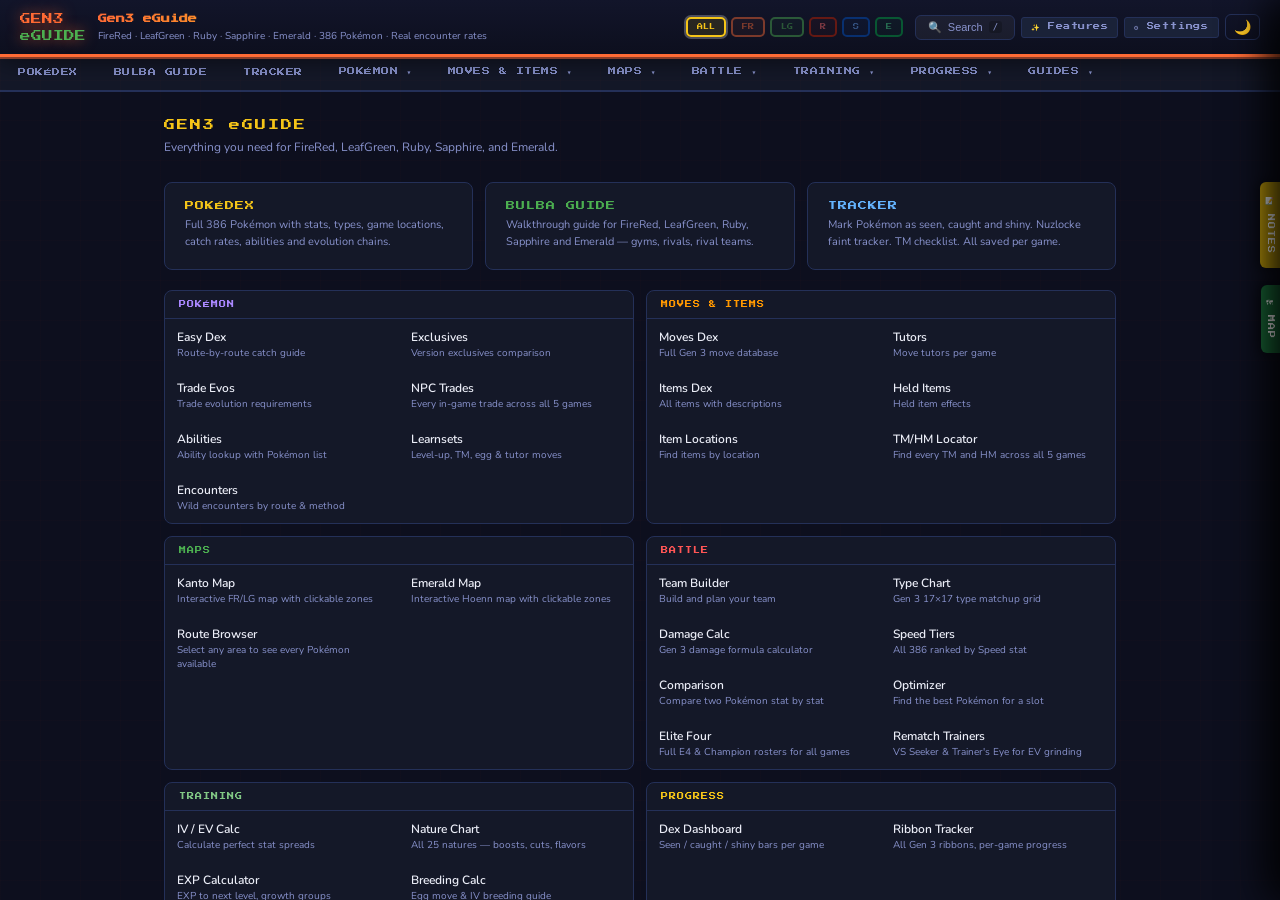
==== commit 2b2aa730: "Add startup fallbacks, sprite fallbacks, and builders Improve startup robustness and missing-asset h" ====
--- a/index.html
+++ b/index.html
@@ -3,7 +3,7 @@
 <head>
 <meta charset="UTF-8">
 <meta name="viewport" content="width=device-width, initial-scale=1.0">
-<title>Gen 3 Pokédex — FR/LG/R/S/E Catch Guide</title>
+<title>Gen3 eGuide</title>
 <link href="https://fonts.googleapis.com/css2?family=Press+Start+2P&family=Nunito:wght@400;600;700;800&display=swap" rel="stylesheet">
 <link rel="stylesheet" href="assets/css/app.css">
 </head>
@@ -510,7 +510,7 @@
   <div class="page-nav" id="pageNav">
     <button class="page-nav-btn" id="navDex" onclick="showPage('dex',this)">POKÉDEX</button>
     <button class="page-nav-btn" id="navBulba" onclick="showPage('bulba',this);if(!window._bulbaBuilt){buildBulbaGuide();window._bulbaBuilt=true;} bulbaAutoSelectGame();">BULBA GUIDE</button>
-    <button class="page-nav-btn" id="navTracker" onclick="showPage('tracker',this);if(!window._trackerBuilt){buildTracker();window._trackerBuilt=true;}">TRACKER</button>
+    <button class="page-nav-btn" id="navTracker" onclick="showPage('tracker',this);buildTracker();window._trackerBuilt=true;">TRACKER</button>
 
     <div class="page-nav-dropdown" id="navPokeDropdown">
       <button class="page-nav-btn page-nav-dropdown-trigger" id="navPokeGroup" onclick="toggleNavDropdown(event,'navPokeDropdown')">POKÉMON ▾</button>
@@ -578,19 +578,19 @@
       <button class="page-nav-btn page-nav-dropdown-trigger" id="navProgressGroup" onclick="toggleNavDropdown(event,'navProgressDropdown')">PROGRESS ▾</button>
       <div class="page-nav-dropdown-menu" id="navProgressMenu">
         <button class="page-nav-dropdown-item" id="navDexDash" onclick="closeNavDropdown('navProgressDropdown');showPage('dexdash',document.getElementById('navDexDash'));buildDexDashPage();">Dex Dashboard</button>
-        <button class="page-nav-dropdown-item" id="navRibbons" onclick="closeNavDropdown('navProgressDropdown');showPage('ribbons',document.getElementById('navRibbons'));if(!window._ribbonsBuilt){buildRibbonPage();}">Ribbon Tracker</button>
+        <button class="page-nav-dropdown-item" id="navRibbons" onclick="closeNavDropdown('navProgressDropdown');showPage('ribbons',document.getElementById('navRibbons'));buildRibbonPage();window._ribbonsBuilt=true;">Ribbon Tracker</button>
       </div>
     </div>
 
     <div class="page-nav-dropdown" id="navGuidesDropdown">
       <button class="page-nav-btn page-nav-dropdown-trigger" id="navGuidesGroup" onclick="toggleNavDropdown(event,'navGuidesDropdown')">GUIDES ▾</button>
       <div class="page-nav-dropdown-menu" id="navGuidesMenu">
-        <button class="page-nav-dropdown-item" id="navEssentials" onclick="closeNavDropdown('navGuidesDropdown');showPage('essentials',document.getElementById('navEssentials'));if(!window._essentialsBuilt){buildEssentialsPage();window._essentialsBuilt=true;}">Essentials</button>
-        <button class="page-nav-dropdown-item" id="navContests" onclick="closeNavDropdown('navGuidesDropdown');showPage('contests',document.getElementById('navContests'));if(!window._contestsBuilt){buildContestsPage();window._contestsBuilt=true;}">Contests</button>
-        <button class="page-nav-dropdown-item" id="navFrontier" onclick="closeNavDropdown('navGuidesDropdown');showPage('frontier',document.getElementById('navFrontier'));if(!window._frontierBuilt){buildFrontierPage();window._frontierBuilt=true;}">Battle Frontier</button>
-        <button class="page-nav-dropdown-item" id="navMissables" onclick="closeNavDropdown('navGuidesDropdown');showPage('missables',document.getElementById('navMissables'));if(!window._missablesBuilt){buildMissablesPage();window._missablesBuilt=true;}">Missables</button>
-        <button class="page-nav-dropdown-item" id="navBerries" onclick="closeNavDropdown('navGuidesDropdown');showPage('berries',document.getElementById('navBerries'));if(!window._berriesBuilt){buildBerriesPage();window._berriesBuilt=true;}">Berry Farming</button>
-        <button class="page-nav-dropdown-item" id="navRng" onclick="closeNavDropdown('navGuidesDropdown');showPage('rng',document.getElementById('navRng'));if(!window._rngBuilt){buildRngPage();}">RNG Guide</button>
+        <button class="page-nav-dropdown-item" id="navEssentials" onclick="closeNavDropdown('navGuidesDropdown');showPage('essentials',document.getElementById('navEssentials'));buildEssentialsPage();window._essentialsBuilt=true;">Essentials</button>
+        <button class="page-nav-dropdown-item" id="navContests" onclick="closeNavDropdown('navGuidesDropdown');showPage('contests',document.getElementById('navContests'));buildContestsPage();window._contestsBuilt=true;">Contests</button>
+        <button class="page-nav-dropdown-item" id="navFrontier" onclick="closeNavDropdown('navGuidesDropdown');showPage('frontier',document.getElementById('navFrontier'));buildFrontierPage();window._frontierBuilt=true;">Battle Frontier</button>
+        <button class="page-nav-dropdown-item" id="navMissables" onclick="closeNavDropdown('navGuidesDropdown');showPage('missables',document.getElementById('navMissables'));buildMissablesPage();window._missablesBuilt=true;">Missables</button>
+        <button class="page-nav-dropdown-item" id="navBerries" onclick="closeNavDropdown('navGuidesDropdown');showPage('berries',document.getElementById('navBerries'));buildBerriesPage();window._berriesBuilt=true;">Berry Farming</button>
+        <button class="page-nav-dropdown-item" id="navRng" onclick="closeNavDropdown('navGuidesDropdown');showPage('rng',document.getElementById('navRng'));buildRngPage();window._rngBuilt=true;">RNG Guide</button>
         <button class="page-nav-dropdown-item" id="navDistributions" onclick="return openPage('distributions','navDistributions','navGuidesDropdown')">Distribution ROMs</button>
         <button class="page-nav-dropdown-item" id="navDistributionChecklist" onclick="return openPage('distributionchecklist','navDistributionChecklist','navGuidesDropdown')">Distribution Checklist</button>
         <button class="page-nav-dropdown-item" id="navPokeblock" onclick="return openPage('pokeblock','navPokeblock','navGuidesDropdown')">Pokéblock Optimizer</button>
@@ -2304,5 +2304,83 @@
 <script src="assets/data/bulba-data-e.js"></script>
 <script src="assets/js/core/page-registry.js"></script>
 <script src="assets/js/app.js"></script>
+<script src="assets/js/pages/tutors.js"></script>
+<script src="assets/js/pages/abilities.js"></script>
+<script src="assets/js/pages/learnsets.js"></script>
+<script src="assets/js/pages/encounters.js"></script>
+<script src="assets/js/pages/itemlocs.js"></script>
+<script src="assets/js/pages/safarizone.js"></script>
+<script src="assets/js/pages/statcalc.js"></script>
+<script src="assets/js/pages/pokeblock.js"></script>
+<script src="assets/js/pages/e4ref.js"></script>
+<script src="assets/js/pages/rematches.js"></script>
+<script src="assets/js/pages/routebrowser.js"></script>
+<script src="assets/js/pages/distributions.js"></script>
+<script src="assets/js/pages/distributionchecklist.js"></script>
+<script>
+(function() {
+  function bootFallback() {
+    var raw = (window.location.hash || '').replace(/^#/, '').trim();
+    var pageId = (raw.split('?')[0] || 'home').toLowerCase();
+    if (pageId.indexOf('page=') === 0) pageId = pageId.slice(5);
+    if (!pageId) pageId = 'home';
+
+    var pageEl = document.getElementById('page-' + pageId);
+    if (!pageEl) pageId = 'home';
+
+    if (pageId === 'home') {
+      var home = document.getElementById('page-home');
+      if (home && !home.classList.contains('active')) {
+        document.querySelectorAll('.page').forEach(function(p){ p.classList.remove('active'); });
+        home.classList.add('active');
+      }
+      if (typeof buildHomePage === 'function') {
+        var homeContent = document.getElementById('home-content');
+        if (homeContent && !homeContent.innerHTML.trim()) buildHomePage();
+      }
+      return;
+    }
+
+    if (typeof window.openTopLevelPage === 'function') {
+      window.openTopLevelPage(pageId);
+      return;
+    }
+
+    var target = document.getElementById('page-' + pageId);
+    if (target && !target.classList.contains('active')) {
+      document.querySelectorAll('.page').forEach(function(p){ p.classList.remove('active'); });
+      target.classList.add('active');
+    }
+
+    if (window.ensurePageReady) {
+      window.ensurePageReady(pageId);
+      return;
+    }
+
+    var directBuilders = {
+      routebrowser: window.buildRouteBrowserPage,
+      distributions: window.buildDistributionsPage,
+      distributionchecklist: window.buildDistributionChecklistPage,
+      rematches: window.buildRematchesPage,
+      e4ref: window.buildE4RefPage,
+      pokeblock: window.buildPokeblockPage,
+      statcalc: window.buildStatCalcPage,
+      safarizone: window.buildSafariZonePage,
+      tutors: window.buildTutorPage,
+      abilities: window.buildAbilitiesPage,
+      learnsets: window.buildLearnsetsPage,
+      encounters: window.buildEncountersPage,
+      itemlocs: window.buildItemLocsPage
+    };
+    if (typeof directBuilders[pageId] === 'function') directBuilders[pageId]();
+  }
+
+  if (document.readyState === 'loading') {
+    document.addEventListener('DOMContentLoaded', bootFallback, { once:true });
+  } else {
+    bootFallback();
+  }
+})();
+</script>
 </body>
 </html>
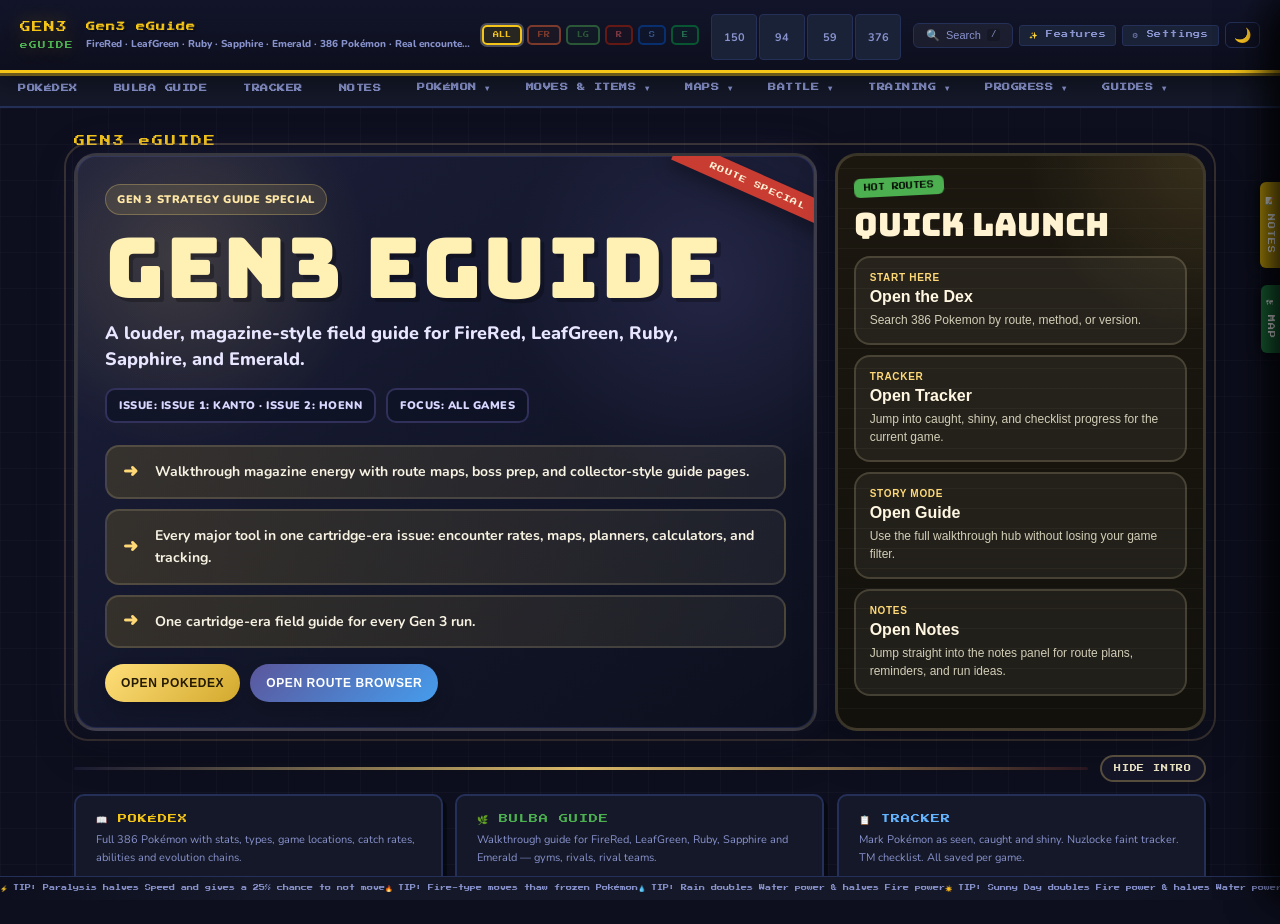
==== commit 453552de: "Revamp UI: magazine-style theme & animations Large CSS overhaul adding a ‘magazine’ visual language " ====
--- a/index.html
+++ b/index.html
@@ -4,7 +4,7 @@
 <meta charset="UTF-8">
 <meta name="viewport" content="width=device-width, initial-scale=1.0">
 <title>Gen3 eGuide</title>
-<link href="https://fonts.googleapis.com/css2?family=Press+Start+2P&family=Nunito:wght@400;600;700;800&display=swap" rel="stylesheet">
+<link href="https://fonts.googleapis.com/css2?family=Bungee&family=Press+Start+2P&family=Nunito:wght@400;600;700;800&display=swap" rel="stylesheet">
 <link rel="stylesheet" href="assets/css/app.css">
 </head>
 <body>
@@ -22,6 +22,7 @@
     <button class="gbadge gbadge-s" id="hbadge-s" onclick="setGameFromHeader('S',this)" title="Sapphire">S</button>
     <button class="gbadge gbadge-e" id="hbadge-e" onclick="setGameFromHeader('E',this)" title="Emerald">E</button>
   </div>
+  <div id="header-sprites"></div>
   <div style="display:flex;align-items:center;gap:6px;margin-left:auto;flex-shrink:0">
     <button id="searchTrigger" onclick="openSearch()" title="Search everything (/)">
       🔍 <span class="search-label">Search</span> <kbd class="search-label">/</kbd>
@@ -511,6 +512,7 @@
     <button class="page-nav-btn" id="navDex" onclick="showPage('dex',this)">POKÉDEX</button>
     <button class="page-nav-btn" id="navBulba" onclick="showPage('bulba',this);if(!window._bulbaBuilt){buildBulbaGuide();window._bulbaBuilt=true;} bulbaAutoSelectGame();">BULBA GUIDE</button>
     <button class="page-nav-btn" id="navTracker" onclick="showPage('tracker',this);buildTracker();window._trackerBuilt=true;">TRACKER</button>
+    <button class="page-nav-btn" id="navNotes" onclick="showPage('notes',this)">NOTES</button>
 
     <div class="page-nav-dropdown" id="navPokeDropdown">
       <button class="page-nav-btn page-nav-dropdown-trigger" id="navPokeGroup" onclick="toggleNavDropdown(event,'navPokeDropdown')">POKÉMON ▾</button>
@@ -600,9 +602,13 @@
 </div>
 
 <div id="page-home" class="page main">
-  <div style="height:calc(100vh - var(--page-top, 115px));overflow-y:auto;">
-    <div id="home-content" style="max-width:1000px;margin:0 auto;padding:28px 24px;"></div>
-  </div>
+  <div class="home-scroll">
+    <div id="home-content" class="home-content-shell"></div>
+  </div>
+</div>
+
+<div id="page-notes" class="page main">
+  <div id="notes-page-host" class="notes-page-host"></div>
 </div>
 
 <div id="page-dex" class="page main">
@@ -2101,6 +2107,7 @@
 </div>
 
 <!-- ══ NOTES PANEL ══ -->
+<div id="notes-side-host">
 <div id="notes-overlay" class="notes-overlay"></div>
 <div id="notes-panel" class="notes-panel">
 
@@ -2214,6 +2221,7 @@
   </div>
 
 </div><!-- end notes-panel -->
+</div><!-- end notes-side-host -->
 
 
 
@@ -2382,5 +2390,113 @@
   }
 })();
 </script>
+
+<!-- ── Type battle flash overlay ───────────────────────────── -->
+<div id="type-battle-flash" style="position:fixed;inset:0;z-index:9990;pointer-events:none;display:none;"></div>
+
+<!-- ── Bottom ticker ────────────────────────────────────────── -->
+<div id="bottom-ticker">
+  <div id="ticker-track">
+    <span>⚡ TIP: Paralysis halves Speed and gives a 25% chance to not move</span>
+    <span>🔥 TIP: Fire-type moves thaw frozen Pokémon</span>
+    <span>💧 TIP: Rain doubles Water power &amp; halves Fire power</span>
+    <span>☀️ TIP: Sunny Day doubles Fire power &amp; halves Water power</span>
+    <span>🌿 TIP: Sleep Powder has 75% accuracy — combine with Dream Eater</span>
+    <span>💎 TIP: Steel is immune to Poison status</span>
+    <span>👻 TIP: Ghost-types can't be hit by Normal or Fighting moves</span>
+    <span>🐉 TIP: Dragon-types resist Fire, Water, Grass, and Electric</span>
+    <span>⚠️ Watch Out: Sandstorm chips 1/16 HP per turn for non-Rock/Steel/Ground</span>
+    <span>⚠️ Watch Out: Pursuit deals double damage if you switch out</span>
+    <span>⭐ LEGEND: Rayquaza is at Sky Pillar — bring a Mach Bike for the cracked floors</span>
+    <span>⭐ LEGEND: Mewtwo is in Cerulean Cave after becoming Champion</span>
+    <span>🦴 FOSSIL: Dome Fossil → Kabuto | Helix Fossil → Omanyte | Old Amber → Aerodactyl</span>
+    <span>🌟 STARTER TIP: Bulbasaur clears the first two gyms with ease in FRLG</span>
+    <span>💡 PRO TIP: Use the Exp. Share to level up your whole party efficiently</span>
+    <span>💡 PRO TIP: Synchronize in your lead slot sets wild Pokémon's nature</span>
+    <span>🎯 TIP: Geodude and Graveler can be found in most caves — great for early Strength</span>
+    <span>🏆 ELITE FOUR: Carry 20+ Full Restores and an Antidote for Agatha</span>
+    <span>💡 PRO TIP: Pickup Meowth/Linoone can farm rare items in RSE</span>
+    <span>🌊 TIP: Surf + Thunderbolt covers most of the game — great attacking combo</span>
+  </div>
+</div>
+<script>
+// Duplicate ticker content for seamless infinite scroll
+(function() {
+  var track = document.getElementById('ticker-track');
+  if (!track) return;
+  track.innerHTML = track.innerHTML + track.innerHTML;
+})();
+</script>
+
+<script>
+/* ══════════════════════════════════════════════════════════
+   Header Pokémon Sprites — magazine decoration
+   ══════════════════════════════════════════════════════════ */
+(function(){
+  var SPRITE_BASE = 'https://raw.githubusercontent.com/PokeAPI/sprites/master/sprites/pokemon/';
+
+  // Curated pools per game — recognisable Gen 3 era Pokémon
+  var POOLS = {
+    all: [25,133,150,94,6,130,143,59,282,376],   // Pikachu, Eevee, Mewtwo, Gengar, Charizard…
+    FR:  [6,59,38,131,143,94,39,76],              // Charizard, Arcanine, Ninetales, Lapras…
+    LG:  [3,71,36,134,130,113,45,149],            // Venusaur, Victreebel, Clefable, Vaporeon…
+    R:   [257,383,373,306,277,323,302,288],        // Blaziken, Groudon, Salamence, Aggron…
+    S:   [260,382,350,321,365,349,370,226],        // Swampert, Kyogre, Milotic, Wailord…
+    E:   [254,384,376,282,330,334,354,286]         // Sceptile, Rayquaza, Metagross, Gardevoir…
+  };
+
+  function shuffle(arr) {
+    return arr.slice().sort(function(){ return Math.random() - 0.5; });
+  }
+
+  window.updateHeaderSprites = function(game, animate) {
+    var el = document.getElementById('header-sprites');
+    if (!el) return;
+    var pool = POOLS[game] || POOLS.all;
+    var chosen = shuffle(pool).slice(0, 4);
+
+    // Fade out existing
+    Array.from(el.children).forEach(function(img) {
+      img.classList.remove('loaded','sprite-popin');
+      img.style.opacity = '0';
+    });
+
+    setTimeout(function() {
+      el.innerHTML = '';
+      chosen.forEach(function(num, i) {
+        var img = document.createElement('img');
+        img.src = SPRITE_BASE + num + '.png';
+        img.alt = '';
+        img.loading = 'lazy';
+        img.title = '';
+        img.style.animationDelay = (i * 0.07) + 's,' + (i * 0.07 + 0.45) + 's';
+        img.onerror = function(){ this.style.display = 'none'; };
+        img.onload = function(){
+          if (animate !== false) {
+            this.classList.add('sprite-popin');
+          } else {
+            this.classList.add('loaded');
+          }
+        };
+        el.appendChild(img);
+      });
+    }, animate !== false ? 120 : 0);
+  };
+
+  // Apply game class to body + update sprites
+  window._applyGameClass = function(g) {
+    document.body.classList.remove('game-all','game-FR','game-LG','game-R','game-S','game-E');
+    document.body.classList.add('game-' + g);
+    if (window.updateHeaderSprites) window.updateHeaderSprites(g, true);
+  };
+
+  // Initialise on load
+  document.addEventListener('DOMContentLoaded', function() {
+    var saved = (function(){ try{ return localStorage.getItem('gen3-game') || 'all'; }catch(e){ return 'all'; } })();
+    window._applyGameClass(saved);
+    window.updateHeaderSprites(saved, false);
+  });
+})();
+</script>
 </body>
 </html>
--- a/assets/css/app.css
+++ b/assets/css/app.css
@@ -2,6 +2,8 @@
   --darker:#0d0f1e;--panel:#141828;--card:#1a2238;--border:#243058;
   --text:#eceef8;--muted:#8892cc;--gold:#F5C518;
   --fire:#FF6B35;--leaf:#4CAF50;--ruby:#CC2200;--sapphire:#0055CC;--emerald:#00AA44;
+  --paper:#d8c6a1;--paper-deep:#b89d72;--hardware:#5f5aa2;--pokedex-red:#c93c32;--route-tan:#bfa06d;
+  --headline:'Bungee', cursive;
   --shadow-sm:0 1px 3px rgba(0,0,0,0.35),0 1px 2px rgba(0,0,0,0.25);
   --shadow-md:0 4px 12px rgba(0,0,0,0.4),0 2px 6px rgba(0,0,0,0.3);
   --shadow-lg:0 8px 24px rgba(0,0,0,0.5),0 4px 10px rgba(0,0,0,0.35);
@@ -9,6 +11,35 @@
 }
 *{box-sizing:border-box;margin:0;padding:0;}
 body{font-family:'Nunito',sans-serif;background:var(--darker);color:var(--text);min-height:100vh;overflow-x:hidden;}
+.header-logo{
+  font-family:var(--headline);
+  letter-spacing:1px;
+  line-height:1;
+  color:#fff1c2;
+  text-shadow:3px 3px 0 rgba(0,0,0,.32);
+}
+.header-logo span{
+  font-size:.72em;
+  color:#ffd977;
+}
+.header-title h1{
+  font-family:var(--headline);
+  letter-spacing:1px;
+  color:#fff3d1;
+  text-shadow:2px 2px 0 rgba(0,0,0,.25);
+}
+.header-title p{
+  color:#d1d5f4;
+  font-weight:800;
+}
+
+.page-nav-scroll-wrap{
+  position:relative;
+}
+.page-nav-btn,.page-nav-dropdown-item,.page-nav-dropdown-trigger{
+  font-weight:900;
+  letter-spacing:.7px;
+}
 
 /* ── Item Dex ── */
 .item-page{flex-direction:column!important;height:calc(100vh - var(--page-top, 115px));overflow:hidden;}
@@ -222,8 +253,21 @@
 tr.poke-row:hover td{background:rgba(255,107,53,0.08);}
 tr.poke-row.evo-open td{background:rgba(255,107,53,0.07);}
 tr.evo-chain-row td{padding:0!important;border-bottom:2px solid var(--border);}
-tr.evo-chain-row .evo-panel{overflow:hidden;max-height:0;transition:max-height 0.4s ease;}
-tr.evo-chain-row.open .evo-panel{max-height:4000px;}
+tr.evo-chain-row .evo-panel{
+  overflow:hidden;
+  height:0;
+  opacity:0;
+  transform:translateY(-8px);
+  transition:
+    height .34s cubic-bezier(.2,.9,.2,1),
+    opacity .22s ease,
+    transform .28s ease;
+  will-change:height,opacity,transform;
+}
+tr.evo-chain-row.open .evo-panel{
+  opacity:1;
+  transform:translateY(0);
+}
 .evo-panel-inner{display:flex;align-items:center;justify-content:flex-start;gap:0;padding:12px 16px;background:rgba(255,107,53,0.04);flex-wrap:wrap;gap:4px;}
 .evo-node{display:flex;flex-direction:column;align-items:center;gap:3px;cursor:pointer;padding:6px 8px;border-radius:var(--radius-md);transition:background 0.12s;min-width:60px;}
 .evo-node:hover{background:rgba(255,255,255,0.08);}
@@ -295,7 +339,8 @@
 .gym-pokemon-list{display:flex;flex-wrap:wrap;gap:8px;margin:10px 0;}
 .gym-poke{display:flex;align-items:center;gap:6px;background:var(--panel);border:1px solid var(--border);border-radius:5px;padding:5px 10px;font-size:11px;font-weight:700;}
 .gym-poke img{width:28px;height:28px;image-rendering:pixelated;}
-.guide-divider{border:none;border-top:1px solid var(--border);margin:28px 0;}
+.guide-divider{border:none;border-top:1px solid var(--border);margin:28px 0;position:relative;overflow:hidden;}
+.guide-divider::after{content:"";position:absolute;left:-18%;top:-1px;width:18%;height:3px;background:linear-gradient(90deg,transparent,var(--gold),transparent);opacity:0;animation:divider-sweep .85s ease .14s both;}
 /* TOC items */
 .toc-chapter{font-family:'Press Start 2P',monospace;font-size:6px;color:var(--fire);padding:10px 16px 6px;letter-spacing:0.5px;}
 .toc-item{display:block;padding:5px 16px 5px 24px;font-size:11px;color:var(--muted);cursor:pointer;transition:all 0.12s;border-left:2px solid transparent;text-decoration:none;}
@@ -314,8 +359,9 @@
 .hm-badge{display:inline-block;background:rgba(255,107,53,0.15);border:1px solid rgba(255,107,53,0.35);border-radius:3px;padding:1px 6px;font-size:10px;font-weight:700;color:var(--fire);}
 
 /* ── NOTES PANEL ──────────────────────────────────────────────── */
-.notes-panel-tab{position:fixed;right:0;top:25%;transform:translateY(-50%);z-index:200;background:#b8960c;color:#fff;font-family:'Press Start 2P',monospace;font-size:7px;padding:14px 6px;border-radius:6px 0 0 6px;cursor:pointer;writing-mode:vertical-rl;text-orientation:mixed;letter-spacing:1px;border:none;box-shadow:-3px 0 12px rgba(0,0,0,0.4);transition:background 0.15s;}
+.notes-panel-tab{position:fixed;right:0;top:25%;transform:translateY(-50%);z-index:200;background:#b8960c;color:#fff;font-family:'Press Start 2P',monospace;font-size:7px;padding:14px 6px;border-radius:6px 0 0 6px;cursor:pointer;writing-mode:vertical-rl;text-orientation:mixed;letter-spacing:1px;border:none;box-shadow:-3px 0 12px rgba(0,0,0,0.4);transition:background 0.15s,transform .15s,box-shadow .15s;}
 .notes-panel-tab:hover{background:#d4aa14;}
+.notes-panel-tab.notes-tab-saved{animation:notes-tab-pulse .65s ease;}
 /* ── MAP PANEL ──────────────────────────────────────────────────── */
 .map-panel-tab{position:fixed;right:0;top:calc(25% + 60px);z-index:200;background:#1a6b3a;color:#fff;font-family:'Press Start 2P',monospace;font-size:7px;padding:14px 6px;border-radius:6px 0 0 6px;cursor:pointer;writing-mode:vertical-rl;text-orientation:mixed;letter-spacing:1px;border:none;box-shadow:-3px 0 12px rgba(0,0,0,0.4);transition:background 0.15s;}
 .map-panel-tab:hover{background:#238f50;}
@@ -327,6 +373,10 @@
 .notes-panel-tab .notes-tab-badge.visible{display:block;}
 .notes-panel{position:fixed;right:-460px;top:0;width:460px;height:100vh;z-index:299;background:var(--darker);border-left:3px solid var(--gold);box-shadow:-8px 0 40px rgba(0,0,0,0.7);transition:right 0.35s cubic-bezier(0.4,0,0.2,1);display:flex;flex-direction:column;overflow:hidden;}
 .notes-panel.open{right:0;}
+.notes-panel.notes-saved{box-shadow:-8px 0 40px rgba(0,0,0,0.7),0 0 0 1px rgba(255,215,0,.22) inset,0 0 18px rgba(255,215,0,.18);}
+.notes-page-host{height:calc(100vh - var(--page-top, 115px));}
+.notes-panel.fullpage{position:relative;right:auto;top:auto;width:100%;height:calc(100vh - var(--page-top, 115px));border-left:none;border-top:3px solid var(--gold);box-shadow:none;}
+.notes-panel.fullpage.open{right:auto;}
 .notes-overlay{position:fixed;inset:0;background:rgba(0,0,0,0.45);z-index:298;display:none;pointer-events:all;}
 .notes-overlay.open{display:block;}
 .notes-badge{display:inline-flex;align-items:center;justify-content:center;background:var(--gold);color:#000;border-radius:999px;font-size:8px;font-weight:700;min-width:16px;height:16px;padding:0 4px;margin-left:4px;line-height:1;vertical-align:middle;}
@@ -334,7 +384,8 @@
 .notes-game-tab.active{color:var(--gold);border-bottom-color:var(--gold);}
 .note-label-pill{font-size:9px;padding:3px 9px;border-radius:999px;border:1px solid var(--border);background:var(--panel);color:var(--muted);cursor:pointer;white-space:nowrap;transition:background .12s,color .12s;}
 .note-label-pill.active{background:var(--gold);color:#000;border-color:var(--gold);}
-.note-card{background:var(--card);border:1px solid var(--border);border-radius:8px;margin-bottom:8px;overflow:hidden;border-left-width:3px;}
+.note-card{background:var(--card);border:1px solid var(--border);border-radius:8px;margin-bottom:8px;overflow:hidden;border-left-width:3px;transition:transform .12s ease,box-shadow .12s ease;}
+.note-card:hover{transform:translateY(-1px);box-shadow:0 8px 18px rgba(0,0,0,.16);}
 .note-card.pinned{border-top-color:var(--gold);}
 .note-card-header{display:flex;align-items:center;gap:6px;padding:8px 12px;border-bottom:1px solid rgba(255,255,255,0.05);flex-wrap:wrap;}
 .note-card-body{padding:10px 12px;font-size:12px;line-height:1.75;color:var(--text);}
@@ -466,7 +517,8 @@
 .filter-btn-like{font-size:10px;font-weight:700;padding:4px 10px;border-radius:4px;border:1px solid var(--border);background:transparent;color:var(--muted);cursor:pointer;transition:all 0.15s;font-family:'Nunito',sans-serif;}
 .filter-btn-like:hover,.filter-btn-like.active{border-color:var(--fire);color:var(--fire);background:rgba(255,107,53,0.1);}
 .game-tabs{display:flex;gap:0;border-bottom:2px solid var(--border);background:var(--panel);padding:0 20px;}
-.game-tab{font-family:'Press Start 2P',monospace;font-size:7px;padding:8px 14px;cursor:pointer;border:none;background:transparent;color:var(--muted);border-bottom:3px solid transparent;margin-bottom:-2px;transition:all 0.15s;white-space:nowrap;}
+.game-tab{font-family:'Press Start 2P',monospace;font-size:7px;padding:8px 14px;cursor:pointer;border:none;background:transparent;color:var(--muted);border-bottom:3px solid transparent;margin-bottom:-2px;transition:all 0.15s;white-space:nowrap;position:relative;overflow:hidden;}
+.game-tab.game-tab-pulse,.gbadge.game-tab-pulse{animation:game-tab-pulse .5s ease;}
 .gt-short{display:none;}
 #dex-filter-toggle{display:none;}
 .game-tab:hover{color:var(--text);}
@@ -512,7 +564,10 @@
 .col-rate{width:55px;text-align:center;}
 
 /* Type badges */
-.type-badge{display:inline-block;font-size:0.583em;font-weight:800;padding:1px 5px;border-radius:4px;margin-right:2px;margin-bottom:2px;text-transform:uppercase;}
+.type-badge{display:inline-block;font-size:0.583em;font-weight:800;padding:1px 5px;border-radius:4px;margin-right:2px;margin-bottom:2px;text-transform:uppercase;position:relative;overflow:hidden;transition:filter .14s ease,transform .14s ease;}
+.type-badge::after{content:"";position:absolute;inset:-30%;background:linear-gradient(120deg,transparent 38%,rgba(255,255,255,.4) 50%,transparent 62%);transform:translateX(-150%) rotate(12deg);pointer-events:none;}
+.type-badge:hover{transform:translateY(-1px);}
+.type-badge:hover::after{animation:type-badge-sheen .5s ease;}
 .type-normal{background:#9E9E9E;color:#fff}.type-fire{background:#E8501A;color:#fff}.type-water{background:#1B8FE8;color:#fff}
 .type-grass{background:#3DA83D;color:#fff}.type-electric{background:#D4A800;color:#000}.type-ice{background:#60C8C8;color:#000}
 .type-fighting{background:#B83020;color:#fff}.type-poison{background:#8B3099;color:#fff}.type-ground{background:#8B6840;color:#fff}
@@ -1211,8 +1266,10 @@
 .sr-section-head{display:flex;align-items:center;justify-content:space-between;padding:8px 20px 4px;font-family:'Press Start 2P',monospace;font-size:7px;letter-spacing:0.6px;color:var(--gold);text-transform:uppercase}
 .sr-section-count{font-family:'Nunito',sans-serif;font-size:10px;font-weight:700;color:var(--muted);letter-spacing:0}
 .sr-item{display:flex;align-items:center;gap:12px;padding:10px 20px;cursor:pointer;
-  transition:background 0.1s;position:relative}
+  transition:background 0.1s,transform .12s ease,box-shadow .12s ease;position:relative}
 .sr-item:hover,.sr-item.sr-focused{background:rgba(255,215,0,0.08)}
+.sr-item.sr-enter{animation:sr-item-in .28s cubic-bezier(.2,.9,.2,1) both;animation-delay:var(--sr-delay,0ms);}
+.sr-item:hover{transform:translateX(3px);box-shadow:inset 3px 0 0 rgba(255,215,0,.42);}
 .sr-item img{width:32px;height:32px;image-rendering:pixelated;flex-shrink:0}
 .sr-label{font-size:13px;color:var(--text);font-weight:600}
 .sr-sub{font-size:11px;color:var(--muted);margin-top:1px}
@@ -1347,7 +1404,8 @@
 .features-close:hover{border-color:var(--gold);color:var(--gold);}
 .features-body{padding:20px;display:flex;flex-direction:column;gap:20px;max-height:76vh;overflow-y:auto;}
 .feat-section{background:var(--panel);border:1px solid var(--border);border-radius:var(--radius-md);padding:14px 16px;box-shadow:var(--shadow-sm);}
-.feat-section-title{font-family:'Press Start 2P',monospace;font-size:7.5px;letter-spacing:0.8px;color:var(--gold);margin-bottom:12px;}
+.feat-section-title{font-family:'Press Start 2P',monospace;font-size:7.5px;letter-spacing:0.8px;color:var(--gold);margin-bottom:12px;position:relative;overflow:hidden;}
+.feat-section-title::after{content:"";position:absolute;left:-18%;top:50%;width:18%;height:2px;background:linear-gradient(90deg,transparent,var(--gold),transparent);transform:translateY(-50%);opacity:0;animation:divider-sweep .85s ease .14s both;}
 .feat-section ul{margin:0;padding:0 0 0 18px;display:flex;flex-direction:column;gap:5px;}
 .feat-section li{font-size:11px;color:var(--text);line-height:1.55;opacity:0.88;}
 .feat-section li strong{color:var(--accent);font-weight:700;}
@@ -1449,6 +1507,63 @@
 .progress-bar-wrap{flex:1;height:8px;background:rgba(255,255,255,0.06);border-radius:4px;overflow:hidden;}
 .progress-bar-fill{height:100%;border-radius:4px;transition:width 0.4s;}
 .progress-bar-count{width:72px;text-align:right;color:var(--text);font-size:10px;flex-shrink:0;}
+.dexdash-game-card{position:relative;overflow:hidden;transform:translateY(10px) scale(.985);opacity:0;box-shadow:0 14px 28px rgba(0,0,0,.22), inset 0 1px 0 rgba(255,255,255,.03);transition:transform .14s ease,box-shadow .14s ease,border-color .16s ease;will-change:transform,opacity;}
+.dexdash-game-card::before{content:"";position:absolute;inset:0;background:linear-gradient(135deg, color-mix(in srgb, var(--dexdash-accent, var(--accent)) 16%, transparent), transparent 42%);opacity:.75;pointer-events:none;}
+.dexdash-game-card.motion-in{animation:dexdash-card-in .38s cubic-bezier(.2,.9,.2,1) forwards;animation-delay:var(--enter-delay,0ms);}
+.dexdash-game-card:hover{transform:translateY(-2px);box-shadow:0 18px 34px rgba(0,0,0,.28), 0 0 0 1px color-mix(in srgb, var(--dexdash-accent, var(--accent)) 20%, transparent) inset;}
+.dexdash-game-head{display:flex;align-items:center;gap:8px;margin-bottom:12px;position:relative;z-index:1;}
+.dexdash-game-emoji{font-size:18px;filter:drop-shadow(0 0 10px rgba(255,255,255,.08));}
+.dexdash-game-title{font-family:'Press Start 2P',monospace;font-size:8px;letter-spacing:.4px;}
+.dexdash-stat-label{font-size:11px;color:var(--muted);margin-bottom:4px;}
+.dexdash-bar-row{display:flex;align-items:center;gap:10px;margin-bottom:6px;}
+.dexdash-bar-wrap{flex:1;height:10px;background:rgba(255,255,255,.08);border-radius:5px;overflow:hidden;position:relative;}
+.dexdash-bar-wrap::after{content:"";position:absolute;inset:0;background:linear-gradient(90deg, transparent, rgba(255,255,255,.18), transparent);transform:translateX(-120%);opacity:0;}
+.dexdash-game-card.motion-in .dexdash-bar-wrap::after{animation:dexdash-bar-sheen .6s ease forwards;animation-delay:calc(var(--enter-delay, 0ms) + 180ms);}
+.dexdash-bar-fill{width:0;height:100%;background:var(--fill-color, var(--accent));border-radius:5px;transition:width .58s cubic-bezier(.2,.9,.2,1);box-shadow:0 0 12px color-mix(in srgb, var(--fill-color, var(--accent)) 35%, transparent);}
+.dexdash-bar-count{width:60px;font-size:10px;text-align:right;color:var(--text);}
+.dexdash-bar-percent{width:34px;font-size:10px;text-align:right;color:var(--muted);}
+.dexdash-badge-block{margin-top:14px;padding-top:12px;border-top:1px solid rgba(255,255,255,0.06);}
+.dexdash-badge-title{font-family:'Press Start 2P',monospace;font-size:6px;color:var(--muted);letter-spacing:0.6px;margin-bottom:10px;}
+.dexdash-badge-grid{display:grid;grid-template-columns:repeat(auto-fit,minmax(54px,1fr));gap:8px;}
+.dexdash-badge-btn{position:relative;border:1px solid rgba(255,255,255,0.12);background:rgba(255,255,255,0.04);border-radius:10px;padding:8px 6px;cursor:pointer;transition:transform .12s,background .12s,border-color .12s,opacity .12s,box-shadow .12s;color:var(--muted);text-align:center;opacity:0.5;overflow:hidden;}
+.dexdash-badge-btn:hover{transform:translateY(-1px) scale(1.015);opacity:0.8;border-color:rgba(255,255,255,0.22);box-shadow:0 6px 14px rgba(0,0,0,.18);}
+.dexdash-badge-btn:active{transform:translateY(1px) scale(.98);}
+.dexdash-badge-btn.active{opacity:1;background:rgba(255,215,0,0.12);border-color:rgba(255,215,0,0.45);color:var(--text);box-shadow:0 0 0 1px rgba(255,215,0,0.14) inset, 0 10px 18px rgba(0,0,0,.14);}
+.dexdash-badge-btn.just-earned{animation:dexdash-badge-pop .52s cubic-bezier(.16,1.1,.3,1), dexdash-badge-spark .7s ease;}
+.dexdash-badge-btn.just-lost{animation:dexdash-badge-unset .28s ease;}
+.dexdash-badge-btn.just-earned::after{content:"";position:absolute;inset:-20%;background:linear-gradient(120deg, transparent 30%, rgba(255,255,255,.72) 50%, transparent 70%);transform:translateX(-135%) rotate(12deg);animation:dexdash-badge-shine .58s ease-out .08s forwards;pointer-events:none;}
+.dexdash-badge-icon{display:block;width:26px;height:26px;margin:0 auto 6px;opacity:0.75;filter:grayscale(1) saturate(0.25) brightness(0.9);transition:filter .12s,transform .12s,opacity .12s;}
+.dexdash-badge-btn.active .dexdash-badge-icon{opacity:1;filter:none;transform:scale(1.03);}
+.dexdash-badge-icon svg{display:block;width:100%;height:100%;}
+.dexdash-badge-label{display:block;font-size:9px;font-weight:800;line-height:1.3;}
+.dexdash-badge-note{font-size:10px;color:var(--muted);margin-top:10px;line-height:1.6;}
+@keyframes dexdash-card-in{
+  from{opacity:0;transform:translateY(10px) scale(.985);}
+  to{opacity:1;transform:translateY(0) scale(1);}
+}
+@keyframes dexdash-bar-sheen{
+  0%{transform:translateX(-120%);opacity:0;}
+  20%{opacity:.6;}
+  100%{transform:translateX(120%);opacity:0;}
+}
+@keyframes dexdash-badge-pop{
+  0%{transform:scale(.88);}
+  55%{transform:scale(1.12);}
+  100%{transform:scale(1);}
+}
+@keyframes dexdash-badge-spark{
+  0%,100%{box-shadow:0 0 0 rgba(255,215,0,0);}
+  40%{box-shadow:0 0 0 1px rgba(255,215,0,.28) inset, 0 0 22px rgba(255,215,0,.26);}
+}
+@keyframes dexdash-badge-shine{
+  from{transform:translateX(-135%) rotate(12deg);}
+  to{transform:translateX(135%) rotate(12deg);}
+}
+@keyframes dexdash-badge-unset{
+  0%{transform:scale(1);}
+  50%{transform:scale(.95);}
+  100%{transform:scale(1);}
+}
 
 /* ── Tutors page ── */
 #page-tutors{height:calc(100vh - var(--page-top, 115px));overflow-y:auto;flex-direction:column;}
@@ -1577,6 +1692,7 @@
 @media(max-width:480px){
   .notes-panel{width:100vw;right:-100vw;}
   .notes-panel.open{right:0;}
+  .notes-panel.fullpage{width:100%;right:auto;}
   .map-panel{width:100vw;right:-100vw;}
   .map-panel.open{right:0;}
 }
@@ -1586,3 +1702,1733 @@
   .search-bar{padding:6px 8px;}
   input,textarea,select{font-size:16px!important;}
 }
+
+
+/* ═══════════════════════════════════════════════════════════════
+   ✨ MAGAZINE STYLE — Fun Gen 3 era Pokémon guide aesthetic
+   ═══════════════════════════════════════════════════════════════ */
+
+/* ── Game-reactive accent colour ──────────────────────────────── */
+:root {
+  --accent: var(--gold);
+  --accent-dim: rgba(245,197,24,0.15);
+  --game-glow: rgba(245,197,24,0.35);
+}
+body.game-all { --accent:#F5C518; --accent-dim:rgba(245,197,24,0.15); --game-glow:rgba(245,197,24,0.40); }
+body.game-FR  { --accent:#FF5C1A; --accent-dim:rgba(255,92,26,0.15);  --game-glow:rgba(255,92,26,0.50); }
+body.game-LG  { --accent:#3DB84A; --accent-dim:rgba(61,184,74,0.15);  --game-glow:rgba(61,184,74,0.45); }
+body.game-R   { --accent:#EE3333; --accent-dim:rgba(238,51,51,0.15);  --game-glow:rgba(238,51,51,0.50); }
+body.game-S   { --accent:#2266EE; --accent-dim:rgba(34,102,238,0.15); --game-glow:rgba(34,102,238,0.50); }
+body.game-E   { --accent:#00CC55; --accent-dim:rgba(0,204,85,0.15);   --game-glow:rgba(0,204,85,0.45); }
+
+/* ── Header reacts to selected game ──────────────────────────── */
+header {
+  border-bottom-color: var(--accent) !important;
+  box-shadow: 0 3px 0 var(--game-glow), 0 4px 28px rgba(0,0,0,0.55) !important;
+  transition: border-bottom-color 0.4s ease, box-shadow 0.4s ease;
+}
+.header-logo {
+  color: var(--accent) !important;
+  text-shadow: 0 0 20px var(--game-glow) !important;
+  transition: color 0.4s, text-shadow 0.4s;
+}
+.header-title h1 {
+  background: linear-gradient(90deg, var(--accent), var(--gold), var(--accent)) !important;
+  -webkit-background-clip: text !important;
+  background-clip: text !important;
+  -webkit-text-fill-color: transparent !important;
+  background-size: 200% auto;
+  transition: background-position 0.5s, background-color 0.4s;
+}
+
+/* ── Nav active state follows game accent ──────────────────── */
+.page-nav-btn.active,
+.page-nav-dropdown-trigger.calc-active {
+  color: var(--accent) !important;
+  border-bottom-color: var(--accent) !important;
+}
+.page-nav-dropdown-item:hover,
+.page-nav-dropdown-item.active {
+  color: var(--accent) !important;
+  background: var(--accent-dim) !important;
+}
+.page-nav-btn:hover { color: var(--text); background: var(--accent-dim); }
+
+/* ── Search + filter follow game accent ─────────────────────── */
+.search-bar input:focus { border-color: var(--accent) !important; }
+.filter-btn:hover, .filter-btn.active {
+  border-color: var(--accent) !important;
+  color: var(--accent) !important;
+  background: var(--accent-dim) !important;
+}
+
+/* ── Section header accent stripe ──────────────────────────── */
+.section-header {
+  position: relative !important;
+  padding-left: 28px !important;
+}
+.section-header::before {
+  content: '';
+  position: absolute;
+  left: 0; top: 4px; bottom: 4px;
+  width: 4px;
+  background: var(--accent);
+  border-radius: 0 3px 3px 0;
+  transition: background 0.4s;
+}
+
+/* ── Pokédex table row hover ─────────────────────────────── */
+tr.poke-row:hover td   { background: var(--accent-dim) !important; }
+tr.poke-row.evo-open td { background: var(--accent-dim) !important; }
+tr.evo-chain-row.open td { border-bottom-color: var(--accent) !important; }
+
+/* ── Sort arrows follow accent ───────────────────────────── */
+th.sort-asc::after, th.sort-desc::after { color: var(--accent) !important; }
+
+/* ── Richer background grid ──────────────────────────────── */
+body::before {
+  background-image:
+    linear-gradient(rgba(255,255,255,0.022) 1px, transparent 1px),
+    linear-gradient(90deg, rgba(255,255,255,0.022) 1px, transparent 1px) !important;
+  background-size: 36px 36px !important;
+}
+
+/* ── Type badges — slightly rounder, more magazine ── */
+.type-badge { border-radius: 6px !important; letter-spacing: 0.3px; }
+.mth { border-radius: 5px !important; }
+
+/* ── Header Pokémon sprites ─────────────────────────────── */
+#header-sprites {
+  display: flex;
+  align-items: flex-end;
+  gap: 2px;
+  flex-shrink: 0;
+  height: 50px;
+  overflow: visible;
+}
+#header-sprites img {
+  width: 46px;
+  height: 46px;
+  image-rendering: pixelated;
+  filter: drop-shadow(0 2px 6px rgba(0,0,0,0.6));
+  opacity: 0;
+  transition: opacity 0.5s ease;
+  animation: hsprite-float 3.2s ease-in-out infinite;
+}
+#header-sprites img.loaded {
+  opacity: 0.78;
+}
+#header-sprites img:nth-child(2) { animation-delay: -1.1s; animation-duration: 3.6s; }
+#header-sprites img:nth-child(3) { animation-delay: -2.4s; animation-duration: 2.9s; }
+#header-sprites img:nth-child(4) { animation-delay: -0.6s; animation-duration: 3.8s; }
+@keyframes hsprite-float {
+  0%,100% { transform: translateY(0px) rotate(-0.7deg); }
+  50%      { transform: translateY(-7px) rotate(0.7deg); }
+}
+/* Pop-in animation when game changes */
+#header-sprites img.sprite-popin {
+  animation: hsprite-popin 0.45s cubic-bezier(0.34,1.56,0.64,1) forwards,
+             hsprite-float 3.2s ease-in-out 0.45s infinite;
+}
+@keyframes hsprite-popin {
+  0%  { transform: scale(0.5) translateY(10px); opacity: 0; }
+  70% { transform: scale(1.15) translateY(-4px); opacity: 0.85; }
+  100%{ transform: scale(1) translateY(0); opacity: 0.78; }
+}
+#header-sprites img:nth-child(2).sprite-popin { animation-delay: 0.07s, 0.52s; }
+#header-sprites img:nth-child(3).sprite-popin { animation-delay: 0.14s, 0.59s; }
+#header-sprites img:nth-child(4).sprite-popin { animation-delay: 0.21s, 0.66s; }
+@media(max-width:900px) { #header-sprites img:nth-child(n+4) { display:none; } }
+@media(max-width:700px) { #header-sprites img:nth-child(n+3) { display:none; } }
+@media(max-width:500px) { #header-sprites { display:none; } }
+
+/* ── Game-colour tint on game tabs bar ─────────────────── */
+.game-tabs {
+  border-bottom-color: var(--accent) !important;
+  transition: border-color 0.4s;
+}
+
+/* ── Active evo toggle / shiny toggle follow accent ──── */
+.evo-toggle.active    { border-color: var(--accent) !important; color: var(--accent) !important; }
+.shiny-toggle.active  { border-color: var(--accent) !important; color: var(--accent) !important; }
+
+/* ── Light theme compat — accent-dim needs alpha on light bg ── */
+body.light-theme.game-FR  { --accent:#d44a12; --accent-dim:rgba(212,74,18,0.1);  --game-glow:rgba(212,74,18,0.25); }
+body.light-theme.game-LG  { --accent:#2a8c38; --accent-dim:rgba(42,140,56,0.1);  --game-glow:rgba(42,140,56,0.22); }
+body.light-theme.game-R   { --accent:#cc1a1a; --accent-dim:rgba(204,26,26,0.1);  --game-glow:rgba(204,26,26,0.25); }
+body.light-theme.game-S   { --accent:#1a4ecc; --accent-dim:rgba(26,78,204,0.1);  --game-glow:rgba(26,78,204,0.25); }
+body.light-theme.game-E   { --accent:#008a3a; --accent-dim:rgba(0,138,58,0.1);   --game-glow:rgba(0,138,58,0.22); }
+body.light-theme.game-all { --accent:#9b6b00; --accent-dim:rgba(155,107,0,0.1);  --game-glow:rgba(155,107,0,0.22); }
+
+
+/* ═══════════════════════════════════════════════════════════════
+   MAGAZINE BATCH 2 — 12 features
+   ═══════════════════════════════════════════════════════════════ */
+
+/* ── #2 Pokémon foil badges ────────────────────────────────── */
+.poke-badge {
+  display: inline-block;
+  font-family: 'Press Start 2P', monospace;
+  font-size: 5px;
+  padding: 2px 5px;
+  border-radius: 3px;
+  margin-left: 5px;
+  vertical-align: middle;
+  letter-spacing: 0.3px;
+  position: relative;
+  top: -1px;
+  white-space: nowrap;
+}
+.poke-badge-legendary {
+  background: linear-gradient(120deg, #b8860b 0%, #ffd700 45%, #b8860b 100%);
+  background-size: 200% auto;
+  color: #000;
+  border: 1px solid #ffd700;
+  box-shadow: 0 0 6px rgba(255,215,0,0.5);
+  animation: badge-foil 3s linear infinite;
+}
+.poke-badge-starter {
+  background: linear-gradient(120deg, #1a6b3a 0%, #44dd88 50%, #1a6b3a 100%);
+  background-size: 200% auto;
+  color: #fff;
+  border: 1px solid #44dd88;
+  box-shadow: 0 0 5px rgba(68,221,136,0.4);
+  animation: badge-foil 3.5s linear infinite;
+}
+.poke-badge-fossil {
+  background: linear-gradient(120deg, #4a3a2a 0%, #c8a870 50%, #4a3a2a 100%);
+  background-size: 200% auto;
+  color: #fff;
+  border: 1px solid #c8a870;
+  animation: badge-foil 4s linear infinite;
+}
+@keyframes badge-foil {
+  0%   { background-position: 0% center; }
+  100% { background-position: 200% center; }
+}
+
+/* ── #3 Comic-book card borders on home page ─────────────── */
+.home-group-card {
+  background: var(--panel) !important;
+  border: 2px solid var(--border) !important;
+  border-radius: 10px !important;
+  box-shadow: 4px 4px 0 rgba(0,0,0,0.45), inset 0 1px 0 rgba(255,255,255,0.04) !important;
+  overflow: hidden !important;
+  transition: transform 0.12s ease, box-shadow 0.12s ease, border-color 0.15s !important;
+}
+.home-group-card:hover {
+  transform: translate(-2px, -2px) !important;
+  box-shadow: 6px 6px 0 rgba(0,0,0,0.55), inset 0 1px 0 rgba(255,255,255,0.06) !important;
+  border-color: var(--accent) !important;
+}
+.home-group-header {
+  padding: 10px 14px;
+  border-bottom: 2px solid var(--border);
+  font-family: 'Press Start 2P', monospace;
+  font-size: 7px;
+  letter-spacing: 1px;
+  background: linear-gradient(135deg, var(--accent-dim) 0%, transparent 70%);
+  transition: background 0.4s;
+}
+.home-big-card {
+  cursor: pointer;
+  padding: 18px 20px;
+  background: var(--panel);
+  border: 2px solid var(--border) !important;
+  border-radius: 10px !important;
+  box-shadow: 4px 4px 0 rgba(0,0,0,0.4) !important;
+  transition: transform 0.12s, box-shadow 0.12s, border-color 0.15s !important;
+}
+.home-big-card:hover {
+  transform: translate(-2px, -2px) !important;
+  box-shadow: 6px 6px 0 rgba(0,0,0,0.5) !important;
+  border-color: var(--accent) !important;
+}
+
+/* ── #4 Coloured table headers ───────────────────────────── */
+thead th {
+  background: linear-gradient(180deg, var(--accent-dim) 0%, var(--card) 100%) !important;
+  border-bottom: 2px solid var(--accent) !important;
+  transition: background 0.4s, border-color 0.4s;
+}
+.item-table th, .movedex-table th, .mv-table th,
+.enc-table th, .moves-table th, .tutors-table th,
+.tc-table th, .tb-stat-table th {
+  background: linear-gradient(180deg, var(--accent-dim) 0%, var(--card) 100%) !important;
+  border-bottom-color: var(--accent) !important;
+  transition: background 0.4s, border-color 0.4s;
+}
+body.light-theme thead th,
+body.light-theme .item-table th, body.light-theme .movedex-table th,
+body.light-theme .mv-table th, body.light-theme .enc-table th {
+  background: linear-gradient(180deg, var(--accent-dim) 0%, #efe6d6 100%) !important;
+}
+
+/* ── #5 Magazine PRO TIP / WATCH OUT boxes ───────────────── */
+.guide-tip {
+  background: rgba(255,215,0,0.07) !important;
+  border-left: none !important;
+  border: 2px solid var(--gold) !important;
+  border-radius: 8px !important;
+  padding: 38px 14px 12px !important;
+  position: relative;
+  margin: 14px 0;
+}
+.guide-tip::before {
+  content: "💡 PRO TIP!";
+  position: absolute;
+  top: 0; left: 0; right: 0;
+  background: var(--gold);
+  color: #000;
+  font-family: 'Press Start 2P', monospace;
+  font-size: 7px;
+  padding: 7px 12px;
+  letter-spacing: 0.5px;
+  border-radius: 5px 5px 0 0;
+}
+.guide-warn {
+  background: rgba(255,107,53,0.07) !important;
+  border-left: none !important;
+  border: 2px solid var(--fire) !important;
+  border-radius: 8px !important;
+  padding: 38px 14px 12px !important;
+  position: relative;
+  margin: 14px 0;
+}
+.guide-warn::before {
+  content: "⚠ WATCH OUT!";
+  position: absolute;
+  top: 0; left: 0; right: 0;
+  background: var(--fire);
+  color: #fff;
+  font-family: 'Press Start 2P', monospace;
+  font-size: 7px;
+  padding: 7px 12px;
+  letter-spacing: 0.5px;
+  border-radius: 5px 5px 0 0;
+}
+.guide-secret {
+  background: rgba(144,96,200,0.07);
+  border: 2px solid #9060C8;
+  border-radius: 8px;
+  padding: 38px 14px 12px;
+  position: relative;
+  margin: 14px 0;
+  font-size: 12px;
+  line-height: 1.7;
+  color: var(--text);
+}
+.guide-secret::before {
+  content: "🔒 SECRET!";
+  position: absolute;
+  top: 0; left: 0; right: 0;
+  background: #9060C8;
+  color: #fff;
+  font-family: 'Press Start 2P', monospace;
+  font-size: 7px;
+  padding: 7px 12px;
+  letter-spacing: 0.5px;
+  border-radius: 5px 5px 0 0;
+}
+
+/* ── #8 Stat tier labels ─────────────────────────────────── */
+.stat-tier {
+  font-family: 'Press Start 2P', monospace;
+  font-size: 5px;
+  padding: 2px 5px;
+  border-radius: 3px;
+  margin-left: 5px;
+  white-space: nowrap;
+  letter-spacing: 0.2px;
+  display: inline-block;
+  vertical-align: middle;
+}
+.st-godlike { background:rgba(255,215,0,0.18); color:#ffd700; border:1px solid rgba(255,215,0,0.45); }
+.st-great    { background:rgba(68,221,136,0.15); color:#44dd88; border:1px solid rgba(68,221,136,0.4); }
+.st-average  { background:rgba(100,160,255,0.12); color:#80aaff; border:1px solid rgba(100,160,255,0.3); }
+.st-bad      { background:rgba(255,107,53,0.12); color:#ff8866; border:1px solid rgba(255,107,53,0.3); }
+.st-weak     { background:rgba(180,60,60,0.12);  color:#cc6666; border:1px solid rgba(180,60,60,0.3); }
+
+/* ── #9 Bottom ticker ────────────────────────────────────── */
+#bottom-ticker {
+  position: fixed;
+  bottom: 0; left: 0; right: 0;
+  height: 24px;
+  background: linear-gradient(90deg, var(--darker) 0%, var(--panel) 20%, var(--panel) 80%, var(--darker) 100%);
+  border-top: 1px solid var(--border);
+  z-index: 50;
+  overflow: hidden;
+  display: flex;
+  align-items: center;
+  pointer-events: none;
+  user-select: none;
+}
+.ticker-label {
+  flex-shrink: 0;
+  font-family: 'Press Start 2P', monospace;
+  font-size: 6px;
+  color: var(--accent);
+  padding: 0 10px;
+  border-right: 1px solid var(--border);
+  white-space: nowrap;
+  transition: color 0.4s;
+  letter-spacing: 0.5px;
+}
+#ticker-viewport {
+  flex: 1;
+  overflow: hidden;
+  height: 100%;
+  display: flex;
+  align-items: center;
+}
+#ticker-track {
+  display: flex;
+  white-space: nowrap;
+  font-family: 'Press Start 2P', monospace;
+  font-size: 6px;
+  color: var(--muted);
+  animation: ticker-scroll 90s linear infinite;
+  align-items: center;
+  gap: 0;
+}
+.ticker-sep {
+  color: var(--accent);
+  padding: 0 14px;
+  font-size: 8px;
+  opacity: 0.5;
+  transition: color 0.4s;
+}
+@keyframes ticker-scroll {
+  from { transform: translateX(0); }
+  to   { transform: translateX(-50%); }
+}
+/* nudge page content up so ticker doesn't overlap */
+body { padding-bottom: 24px; }
+@media(max-width:600px) { #bottom-ticker { display:none; } body { padding-bottom: 0; } }
+
+/* ── #10 Page fade transition ────────────────────────────── */
+.page.active {
+  animation: page-fade-in 0.14s ease both;
+}
+@keyframes page-fade-in {
+  from { opacity: 0; transform: translateY(4px); }
+  to   { opacity: 1; transform: translateY(0); }
+}
+
+/* ── #11 Trainer card ────────────────────────────────────── */
+#trk-trainer-card {
+  padding: 12px 14px 10px;
+  flex-shrink: 0;
+  border-bottom: 1px solid var(--border);
+  background: var(--darker);
+}
+.trk-tcard {
+  background: linear-gradient(135deg, var(--card) 0%, var(--panel) 100%);
+  border: 2px solid var(--accent);
+  border-radius: 10px;
+  padding: 12px 16px;
+  display: flex;
+  align-items: center;
+  gap: 14px;
+  flex-wrap: wrap;
+  box-shadow: 3px 3px 0 rgba(0,0,0,0.3);
+  position: relative;
+  overflow: hidden;
+  transition: border-color 0.4s;
+}
+.trk-tcard::before {
+  content: '';
+  position: absolute;
+  top: 0; left: 0; right: 0;
+  height: 3px;
+  background: linear-gradient(90deg, var(--accent), var(--gold), var(--accent));
+  background-size: 200% auto;
+  animation: badge-foil 4s linear infinite;
+  transition: background 0.4s;
+}
+.trk-tcard-avatar {
+  width: 52px; height: 52px;
+  border-radius: 50%;
+  background: var(--darker);
+  border: 2px solid var(--accent);
+  display: flex; align-items: center; justify-content: center;
+  font-size: 24px;
+  flex-shrink: 0;
+  transition: border-color 0.4s;
+}
+.trk-tcard-body { flex: 1; min-width: 0; }
+.trk-tcard-name-row { display: flex; align-items: center; gap: 8px; margin-bottom: 8px; }
+.trk-tcard-name {
+  font-family: 'Press Start 2P', monospace;
+  font-size: 8px;
+  color: var(--text);
+  background: none;
+  border: none;
+  border-bottom: 1px dashed var(--border);
+  outline: none;
+  cursor: text;
+  width: 150px;
+  padding: 2px 4px;
+  transition: border-color 0.15s;
+}
+.trk-tcard-name:focus { border-bottom-color: var(--accent); }
+.trk-tcard-game {
+  font-family: 'Press Start 2P', monospace;
+  font-size: 6px;
+  padding: 3px 8px;
+  border-radius: 4px;
+  border: 1px solid var(--accent);
+  color: var(--accent);
+  background: var(--accent-dim);
+  white-space: nowrap;
+  transition: all 0.4s;
+}
+.trk-tcard-stats { display: flex; gap: 16px; flex-wrap: wrap; }
+.trk-tcard-stat { display: flex; flex-direction: column; gap: 1px; }
+.trk-tcard-stat-val {
+  font-family: 'Press Start 2P', monospace;
+  font-size: 10px;
+  color: var(--accent);
+  transition: color 0.4s;
+}
+.trk-tcard-stat-lbl { font-size: 9px; color: var(--muted); font-weight: 700; text-transform: uppercase; }
+.trk-tcard-id {
+  font-family: 'Press Start 2P', monospace;
+  font-size: 5px;
+  color: var(--muted);
+  margin-left: auto;
+  align-self: flex-start;
+  letter-spacing: 0.5px;
+}
+
+/* ── #12 Battle type flash overlay ──────────────────────── */
+#type-battle-flash {
+  position: fixed; inset: 0;
+  z-index: 9990;
+  pointer-events: none;
+  display: none;
+  align-items: center;
+  justify-content: center;
+  flex-direction: column;
+  gap: 8px;
+}
+#type-battle-flash.tbf-active { display: flex; }
+.tbf-bg {
+  position: absolute; inset: 0;
+  animation: tbf-bg-fade 0.7s ease forwards;
+}
+@keyframes tbf-bg-fade {
+  0%   { opacity: 0.75; }
+  60%  { opacity: 0.55; }
+  100% { opacity: 0; }
+}
+.tbf-text1 {
+  font-family: 'Press Start 2P', monospace;
+  font-size: clamp(18px, 3vw, 28px);
+  color: #fff;
+  text-shadow: 3px 3px 0 #000, 0 0 24px rgba(255,255,255,0.6);
+  letter-spacing: 2px;
+  position: relative;
+  animation: tbf-pop 0.45s cubic-bezier(0.34,1.56,0.64,1) both;
+}
+.tbf-text2 {
+  font-family: 'Press Start 2P', monospace;
+  font-size: clamp(11px, 1.8vw, 16px);
+  color: #ffd700;
+  text-shadow: 2px 2px 0 #000;
+  letter-spacing: 1px;
+  position: relative;
+  animation: tbf-pop 0.45s cubic-bezier(0.34,1.56,0.64,1) 0.08s both;
+}
+@keyframes tbf-pop {
+  from { transform: scale(0.4) translateY(16px); opacity: 0; }
+  to   { transform: scale(1) translateY(0); opacity: 1; }
+}
+
+/* ── #13 Route Browser magazine spread ───────────────────── */
+.rb-detail-spread {
+  display: flex;
+  flex-direction: column;
+  height: 100%;
+  overflow: hidden;
+}
+.rb-area-splash {
+  flex-shrink: 0;
+  padding: 18px 22px 14px;
+  background: linear-gradient(135deg, var(--accent-dim) 0%, transparent 65%);
+  border-bottom: 2px solid var(--accent);
+  transition: background 0.4s, border-color 0.4s;
+  position: relative;
+}
+.rb-area-splash::after {
+  content: 'FIELD GUIDE';
+  position: absolute;
+  top: 10px; right: 16px;
+  font-family: 'Press Start 2P', monospace;
+  font-size: 5px;
+  color: var(--accent);
+  opacity: 0.35;
+  letter-spacing: 2px;
+  transition: color 0.4s;
+}
+.rb-area-name {
+  font-family: 'Press Start 2P', monospace;
+  font-size: 13px;
+  color: var(--text);
+  letter-spacing: 1px;
+  line-height: 1.7;
+  margin-bottom: 6px;
+}
+.rb-area-meta {
+  display: flex; gap: 8px; align-items: center; flex-wrap: wrap;
+  font-size: 11px; color: var(--muted);
+}
+.rb-area-badge {
+  font-family: 'Press Start 2P', monospace;
+  font-size: 5px;
+  padding: 3px 7px;
+  border-radius: 3px;
+  border: 1px solid var(--accent);
+  color: var(--accent);
+  background: var(--accent-dim);
+  transition: all 0.4s;
+}
+.rb-poke-grid {
+  flex: 1;
+  overflow-y: auto;
+  padding: 14px 16px;
+  display: grid;
+  grid-template-columns: repeat(auto-fill, minmax(130px, 1fr));
+  gap: 8px;
+  align-content: start;
+}
+.rb-poke-card {
+  background: var(--card);
+  border: 2px solid var(--border);
+  border-radius: 8px;
+  padding: 10px 8px 8px;
+  display: flex;
+  flex-direction: column;
+  align-items: center;
+  gap: 3px;
+  cursor: pointer;
+  transition: border-color 0.12s, transform 0.1s, box-shadow 0.1s;
+  box-shadow: 2px 2px 0 rgba(0,0,0,0.25);
+  position: relative;
+}
+.rb-poke-card:hover {
+  border-color: var(--accent);
+  transform: translate(-1px, -2px);
+  box-shadow: 3px 4px 0 rgba(0,0,0,0.35);
+}
+.rb-poke-card img {
+  width: 56px; height: 56px;
+  image-rendering: pixelated;
+  filter: drop-shadow(0 2px 3px rgba(0,0,0,0.4));
+}
+.rb-poke-name { font-size: 10px; font-weight: 800; color: var(--text); text-align: center; }
+.rb-poke-mth  { font-size: 8px; color: var(--muted); text-align: center; }
+.rb-poke-rate {
+  font-family: 'Press Start 2P', monospace;
+  font-size: 5px;
+  color: var(--accent);
+  transition: color 0.4s;
+}
+.rb-empty-state {
+  display: flex; flex-direction: column;
+  align-items: center; justify-content: center;
+  height: 100%;
+  gap: 14px; padding: 40px;
+  text-align: center; color: var(--muted);
+}
+.rb-empty-icon { font-size: 44px; opacity: 0.25; animation: hsprite-float 3s ease-in-out infinite; }
+.rb-empty-msg  { font-family: 'Press Start 2P', monospace; font-size: 8px; line-height: 2; }
+
+/* ── #14 Caught confetti ─────────────────────────────────── */
+.confetti-particle {
+  position: fixed;
+  pointer-events: none;
+  z-index: 9999;
+  width: 7px; height: 7px;
+  border-radius: 2px;
+  animation: confetti-burst var(--cd, 0.7s) ease-out forwards;
+}
+@keyframes confetti-burst {
+  0%   { transform: translate(0,0) rotate(0deg) scale(1); opacity: 1; }
+  100% { transform: translate(var(--cx,0),var(--cy,0)) rotate(var(--cr,180deg)) scale(0.2); opacity: 0; }
+}
+.trk-card.just-caught {
+  animation: caught-bounce 0.35s cubic-bezier(0.34,1.56,0.64,1);
+}
+.trk-card.trk-stamp-seen{animation:tracker-stamp-seen .5s cubic-bezier(.18,1.1,.28,1);}
+.trk-card.trk-stamp-gold{animation:tracker-stamp-gold .55s cubic-bezier(.18,1.1,.28,1);}
+.trk-card.trk-mark-pop{animation:tracker-mark-pop .32s ease;}
+@keyframes caught-bounce {
+  0%   { transform: scale(1); }
+  50%  { transform: scale(1.18); box-shadow: 0 0 14px rgba(0,204,85,0.6); }
+  100% { transform: scale(1); }
+}
+
+/* ── #15 Guide chapter splash ────────────────────────────── */
+.bulba-part-splash {
+  background: linear-gradient(135deg, var(--accent-dim) 0%, var(--card) 55%);
+  border-bottom: 3px solid var(--accent);
+  padding: 22px 32px 18px;
+  position: relative;
+  overflow: hidden;
+  transition: background 0.4s, border-color 0.4s;
+  animation: page-fade-in 0.35s ease both;
+  flex-shrink: 0;
+}
+.bulba-part-splash::after {
+  content: '';
+  position: absolute;
+  top: 0; right: 0; bottom: 0;
+  width: 160px;
+  background: linear-gradient(90deg, transparent, rgba(0,0,0,0.2));
+  pointer-events: none;
+}
+.bps-eyebrow {
+  font-family: 'Press Start 2P', monospace;
+  font-size: 6px;
+  color: var(--accent);
+  letter-spacing: 2px;
+  margin-bottom: 8px;
+  opacity: 0.7;
+  transition: color 0.4s;
+}
+.bps-title {
+  font-family: 'Press Start 2P', monospace;
+  font-size: 11px;
+  color: var(--text);
+  letter-spacing: 0.5px;
+  line-height: 1.8;
+  margin-bottom: 10px;
+}
+.bps-badges { display: flex; gap: 8px; flex-wrap: wrap; align-items: center; }
+.bps-badge {
+  font-family: 'Press Start 2P', monospace;
+  font-size: 6px;
+  padding: 3px 8px;
+  border-radius: 3px;
+  border: 1px solid var(--accent);
+  color: var(--accent);
+  background: var(--accent-dim);
+  transition: all 0.4s;
+}
+.bps-sprite {
+  position: absolute;
+  right: 28px; bottom: 0;
+  width: 72px; height: 72px;
+  image-rendering: pixelated;
+  opacity: 0.45;
+  filter: drop-shadow(0 0 10px var(--game-glow));
+  pointer-events: none;
+  animation: hsprite-float 3.5s ease-in-out infinite;
+}
+
+/* ── Route browser card sub-elements ────────────────────────── */
+.rb-poke-sprite {
+  width: 56px; height: 56px;
+  image-rendering: pixelated;
+  filter: drop-shadow(0 2px 3px rgba(0,0,0,0.4));
+  display: block;
+  margin: 0 auto 4px;
+}
+.rb-poke-info { width: 100%; text-align: center; }
+.rb-poke-types { display: flex; flex-wrap: wrap; gap: 2px; justify-content: center; margin: 2px 0; }
+.rb-poke-line {
+  font-size: 8px;
+  color: var(--muted);
+  text-align: center;
+  overflow: hidden;
+  text-overflow: ellipsis;
+  white-space: nowrap;
+  max-width: 100%;
+  margin-top: 3px;
+}
+
+/* ── Stat tier label ─────────────────────────────────────────── */
+.stat-tier {
+  font-family: 'Press Start 2P', monospace;
+  font-size: 5px;
+  padding: 1px 4px;
+  border-radius: 2px;
+  margin-left: 4px;
+  letter-spacing: 0.3px;
+  flex-shrink: 0;
+  align-self: center;
+}
+
+/* ═══════════════════════════════════════════════════════════════
+   MAGAZINE BATCH 3 — features 1,2,3,4,5,6,7,9,10,11,12
+   ═══════════════════════════════════════════════════════════════ */
+
+/* ── #2 Magazine masthead ─────────────────────────────────────── */
+.home-masthead {
+  text-align: center;
+  padding: 14px 0 18px;
+  border-bottom: 3px double var(--accent);
+  margin-bottom: 22px;
+  position: relative;
+}
+.masthead-logo {
+  font-family: 'Press Start 2P', monospace;
+  font-size: clamp(13px, 3vw, 22px);
+  background: linear-gradient(135deg, var(--gold) 0%, var(--accent) 50%, var(--gold) 100%);
+  -webkit-background-clip: text;
+  -webkit-text-fill-color: transparent;
+  background-clip: text;
+  background-size: 200% 100%;
+  animation: badge-foil 5s linear infinite;
+  letter-spacing: 4px;
+  line-height: 1.3;
+}
+.masthead-sub {
+  font-family: 'Press Start 2P', monospace;
+  font-size: 6px;
+  color: var(--muted);
+  letter-spacing: 3px;
+  margin-top: 8px;
+}
+.masthead-meta {
+  font-size: 10px;
+  color: var(--muted);
+  margin-top: 6px;
+  font-style: italic;
+  opacity: 0.7;
+}
+.masthead-lines {
+  display: flex;
+  justify-content: center;
+  flex-wrap: wrap;
+  gap: 8px;
+  margin-top: 10px;
+}
+.masthead-line {
+  font-size: 9px;
+  color: var(--accent);
+  font-weight: 700;
+  padding: 2px 8px;
+  border: 1px solid var(--accent);
+  border-radius: 3px;
+  opacity: 0.8;
+}
+
+/* ── #1 Pokémon of the Day ──────────────────────────────────── */
+.home-potd {
+  background: linear-gradient(135deg, var(--accent-dim) 0%, var(--panel) 65%);
+  border: 2px solid var(--accent);
+  border-radius: 10px;
+  padding: 14px 18px 14px;
+  position: relative;
+  overflow: hidden;
+  box-shadow: 4px 4px 0 rgba(0,0,0,0.4);
+  margin-bottom: 18px;
+  display: flex;
+  align-items: center;
+  gap: 14px;
+  cursor: pointer;
+  transition: transform 0.12s;
+}
+.home-potd:hover { transform: translate(-2px,-2px); }
+.home-potd::before {
+  content: '⭐ POKÉMON OF THE DAY';
+  font-family: 'Press Start 2P', monospace;
+  font-size: 5px;
+  color: var(--gold);
+  letter-spacing: 2px;
+  position: absolute;
+  top: 7px;
+  left: 14px;
+  opacity: 0.9;
+}
+.home-potd-sprite {
+  width: 76px; height: 76px;
+  image-rendering: pixelated;
+  filter: drop-shadow(0 4px 8px rgba(0,0,0,0.5));
+  margin-top: 8px;
+  flex-shrink: 0;
+  animation: hsprite-float 3s ease-in-out infinite;
+}
+.home-potd-info { flex: 1; min-width: 0; margin-top: 10px; }
+.home-potd-name {
+  font-family: 'Press Start 2P', monospace;
+  font-size: 11px;
+  color: var(--text);
+  margin-bottom: 4px;
+}
+.home-potd-types { margin-bottom: 5px; }
+.home-potd-bst {
+  font-family: 'Press Start 2P', monospace;
+  font-size: 7px;
+  color: var(--gold);
+}
+.home-potd-fact {
+  font-size: 10px;
+  color: var(--muted);
+  line-height: 1.6;
+  margin-top: 4px;
+}
+
+/* ── #3 Animated type images ──────────────────────────────────── */
+.type-img { transition: filter 0.25s ease; }
+.type-img:hover { filter: brightness(1.25) drop-shadow(0 0 5px rgba(255,255,255,0.55)); }
+.type-img-fire:hover    { filter: brightness(1.2) drop-shadow(0 0 7px #E8501A); }
+.type-img-water:hover   { filter: brightness(1.2) drop-shadow(0 0 7px #1B8FE8); }
+.type-img-grass:hover   { filter: brightness(1.2) drop-shadow(0 0 7px #3DA83D); }
+.type-img-electric:hover{ filter: brightness(1.2) drop-shadow(0 0 7px #D4A800); }
+.type-img-psychic:hover { filter: brightness(1.2) drop-shadow(0 0 7px #D01868); }
+.type-img-dragon:hover  { filter: brightness(1.2) drop-shadow(0 0 7px #5038E8); }
+.type-img-ghost:hover   { filter: brightness(1.2) drop-shadow(0 0 7px #7050c0); }
+.type-img-ice:hover     { filter: brightness(1.2) drop-shadow(0 0 7px #60C8C8); }
+.type-img-dark:hover    { filter: brightness(1.5) drop-shadow(0 0 7px #a07060); }
+.type-img-steel:hover   { filter: brightness(1.3) drop-shadow(0 0 7px #9898A8); }
+.type-badge:hover { filter: brightness(1.3); cursor: default; }
+.dex-row-flash td{animation:dex-row-flash .72s ease;}
+
+/* ── #4 HOT/NEW sticker labels ──────────────────────────────── */
+.home-group-card { position: relative; }
+.home-sticker {
+  position: absolute;
+  top: -7px; right: -7px;
+  font-family: 'Press Start 2P', monospace;
+  font-size: 5px;
+  padding: 4px 7px;
+  border-radius: 3px;
+  transform: rotate(4deg);
+  z-index: 3;
+  pointer-events: none;
+  letter-spacing: 0.5px;
+  box-shadow: 1px 2px 0 rgba(0,0,0,0.5);
+  line-height: 1;
+}
+.sticker-hot { background: var(--fire); color: #fff; }
+.sticker-new { background: #44dd88; color: #000; }
+.sticker-upd { background: var(--gold); color: #000; }
+
+/* ── Magazine shell refresh ──────────────────────────────── */
+.home-scroll{
+  height:calc(100vh - var(--page-top, 115px));
+  overflow-y:auto;
+}
+.home-content-shell{
+  max-width:1180px;
+  margin:0 auto;
+  padding:28px 24px 42px;
+}
+.home-intro-block.collapsed{
+  display:none;
+}
+.home-cover{
+  position:relative;
+  margin-bottom:24px;
+}
+.home-cover::before{
+  content:"";
+  position:absolute;
+  inset:-10px;
+  border:2px solid rgba(191,160,109,.24);
+  border-radius:24px;
+  pointer-events:none;
+}
+.home-cover-grid{
+  display:grid;
+  grid-template-columns:minmax(0,2fr) minmax(280px,1fr);
+  gap:18px;
+}
+.home-cover-main,
+.home-cover-sidebar{
+  position:relative;
+  overflow:hidden;
+  border-radius:22px;
+  border:3px solid rgba(255,235,188,.16);
+  box-shadow:0 18px 40px rgba(0,0,0,.28);
+}
+.home-cover-main{
+  padding:28px 28px 26px;
+  background:
+    linear-gradient(145deg, rgba(28,31,58,.98), rgba(12,16,30,.98)),
+    linear-gradient(90deg, rgba(95,90,162,.2), transparent);
+}
+.home-cover-main.glow-all{
+  box-shadow:
+    inset 0 0 0 1px rgba(105,127,255,.16),
+    0 18px 40px rgba(0,0,0,.28),
+    0 0 40px rgba(95,90,162,.18);
+}
+.home-cover-main.glow-fr{
+  box-shadow:
+    inset 0 0 0 1px rgba(255,107,53,.2),
+    0 18px 40px rgba(0,0,0,.28),
+    0 0 42px rgba(204,34,0,.18);
+}
+.home-cover-main.glow-lg{
+  box-shadow:
+    inset 0 0 0 1px rgba(104,212,106,.2),
+    0 18px 40px rgba(0,0,0,.28),
+    0 0 42px rgba(76,175,80,.2);
+}
+.home-cover-main.glow-r{
+  box-shadow:
+    inset 0 0 0 1px rgba(204,34,0,.22),
+    0 18px 40px rgba(0,0,0,.28),
+    0 0 44px rgba(204,34,0,.2);
+}
+.home-cover-main.glow-s{
+  box-shadow:
+    inset 0 0 0 1px rgba(58,139,255,.22),
+    0 18px 40px rgba(0,0,0,.28),
+    0 0 44px rgba(0,85,204,.2);
+}
+.home-cover-main.glow-e{
+  box-shadow:
+    inset 0 0 0 1px rgba(0,170,68,.22),
+    0 18px 40px rgba(0,0,0,.28),
+    0 0 44px rgba(0,170,68,.22);
+}
+.home-cover-main::before{
+  content:"";
+  position:absolute;
+  inset:0;
+  background:
+    radial-gradient(circle at top left, rgba(255,217,119,.12), transparent 28%);
+  pointer-events:none;
+}
+.home-cover-main.glow-all::before{
+  background:
+    radial-gradient(circle at 14% 18%, rgba(255,217,119,.16), transparent 24%),
+    radial-gradient(circle at 86% 22%, rgba(95,90,162,.22), transparent 26%);
+}
+.home-cover-main.glow-fr::before{
+  background:
+    radial-gradient(circle at 14% 18%, rgba(255,186,110,.16), transparent 24%),
+    radial-gradient(circle at 86% 20%, rgba(204,34,0,.22), transparent 28%);
+}
+.home-cover-main.glow-lg::before{
+  background:
+    radial-gradient(circle at 14% 18%, rgba(182,230,122,.16), transparent 24%),
+    radial-gradient(circle at 86% 20%, rgba(76,175,80,.22), transparent 28%);
+}
+.home-cover-main.glow-r::before{
+  background:
+    radial-gradient(circle at 14% 18%, rgba(255,184,132,.16), transparent 24%),
+    radial-gradient(circle at 86% 20%, rgba(204,34,0,.24), transparent 28%);
+}
+.home-cover-main.glow-s::before{
+  background:
+    radial-gradient(circle at 14% 18%, rgba(141,190,255,.16), transparent 24%),
+    radial-gradient(circle at 86% 20%, rgba(0,85,204,.24), transparent 28%);
+}
+.home-cover-main.glow-e::before{
+  background:
+    radial-gradient(circle at 14% 18%, rgba(182,236,166,.16), transparent 24%),
+    radial-gradient(circle at 86% 20%, rgba(0,170,68,.24), transparent 28%);
+}
+.home-cover-main::after{
+  content:"ROUTE SPECIAL";
+  position:absolute;
+  top:18px;
+  right:-34px;
+  padding:8px 38px;
+  background:var(--pokedex-red);
+  color:#fff7da;
+  font-family:'Press Start 2P',monospace;
+  font-size:7px;
+  letter-spacing:1px;
+  transform:rotate(24deg);
+  box-shadow:0 8px 18px rgba(0,0,0,.3);
+}
+.home-cover-kicker{
+  position:relative;
+  z-index:1;
+  display:inline-flex;
+  padding:7px 11px;
+  border-radius:999px;
+  background:rgba(255,217,119,.12);
+  border:1px solid rgba(255,217,119,.28);
+  color:#ffe7a5;
+  font-size:11px;
+  font-weight:900;
+  letter-spacing:.6px;
+  text-transform:uppercase;
+}
+.home-cover-logo{
+  position:relative;
+  z-index:1;
+  margin-top:14px;
+  font-family:var(--headline);
+  font-size:clamp(40px,7vw,84px);
+  line-height:.92;
+  letter-spacing:2px;
+  color:#fff0b4;
+  text-shadow:4px 4px 0 rgba(0,0,0,.26);
+}
+.home-cover-subhead{
+  position:relative;
+  z-index:1;
+  max-width:640px;
+  margin-top:14px;
+  font-size:18px;
+  line-height:1.45;
+  color:#e8e5ff;
+  font-weight:800;
+}
+.home-cover-meta-row,
+.home-cover-actions{
+  position:relative;
+  z-index:1;
+  display:flex;
+  gap:10px;
+  flex-wrap:wrap;
+  margin-top:16px;
+}
+.home-cover-chip{
+  padding:8px 12px;
+  border-radius:10px;
+  background:rgba(14,18,36,.7);
+  border:2px solid rgba(95,90,162,.42);
+  color:#d9d7ff;
+  font-size:11px;
+  font-weight:900;
+  letter-spacing:.5px;
+  text-transform:uppercase;
+}
+.home-cover-lines{
+  position:relative;
+  z-index:1;
+  display:grid;
+  gap:10px;
+  margin-top:22px;
+}
+.home-cover-line{
+  position:relative;
+  padding:14px 14px 14px 48px;
+  border-radius:14px;
+  background:linear-gradient(90deg, rgba(245,197,24,.14), rgba(216,198,161,.08));
+  border:2px solid rgba(216,198,161,.18);
+  color:#f7f2e2;
+  font-size:14px;
+  line-height:1.55;
+  font-weight:700;
+}
+.home-cover-line::before{
+  content:"➜";
+  position:absolute;
+  left:16px;
+  top:50%;
+  transform:translateY(-50%);
+  color:#ffd977;
+  font-size:18px;
+}
+.home-cover-btn{
+  padding:12px 16px;
+  border:none;
+  border-radius:999px;
+  background:linear-gradient(135deg, #ffdf7a, #d3a92d);
+  color:#261b01;
+  font-size:12px;
+  font-weight:900;
+  text-transform:uppercase;
+  letter-spacing:.6px;
+  cursor:pointer;
+  box-shadow:0 10px 18px rgba(0,0,0,.18);
+  transition:transform .12s ease, box-shadow .12s ease, filter .12s ease;
+}
+.home-cover-btn.alt{
+  background:linear-gradient(135deg, rgba(95,90,162,.95), rgba(74,169,255,.92));
+  color:#fff;
+}
+.home-cover-btn:hover{transform:translateY(-2px);box-shadow:0 14px 22px rgba(0,0,0,.22);filter:brightness(1.04);}
+.home-cover-btn:active{transform:translateY(1px) scale(.985);}
+.home-cover-sidebar{
+  padding:18px 16px 16px;
+  background:
+    linear-gradient(180deg, rgba(28,24,16,.98), rgba(19,17,12,.98));
+}
+.home-cover-sidebar::before{
+  content:"";
+  position:absolute;
+  inset:0;
+  background:
+    radial-gradient(circle at top right, rgba(255,217,119,.12), transparent 26%),
+    repeating-linear-gradient(0deg, transparent 0 19px, rgba(255,255,255,.035) 19px 20px);
+  pointer-events:none;
+}
+.home-sidebar-sticker{
+  position:relative;
+  z-index:1;
+  display:inline-block;
+  padding:6px 10px;
+  border-radius:6px;
+  transform:rotate(-3deg);
+  background:var(--leaf);
+  color:#081106;
+  font-family:'Press Start 2P',monospace;
+  font-size:7px;
+}
+.home-sidebar-title{
+  position:relative;
+  z-index:1;
+  margin-top:14px;
+  font-family:var(--headline);
+  font-size:32px;
+  line-height:.95;
+  color:#fff3d1;
+}
+.home-sidebar-list{
+  position:relative;
+  z-index:1;
+  display:grid;
+  gap:10px;
+  margin-top:16px;
+}
+.home-quicklink{
+  display:flex;
+  flex-direction:column;
+  gap:5px;
+  width:100%;
+  padding:14px;
+  border-radius:16px;
+  border:2px solid rgba(216,198,161,.2);
+  background:rgba(255,248,225,.06);
+  color:inherit;
+  text-align:left;
+  cursor:pointer;
+  transition:transform .14s ease,border-color .14s ease,background .14s ease,box-shadow .14s ease,filter .14s ease;
+}
+.home-quicklink:hover{
+  transform:translateY(-2px);
+  border-color:rgba(255,217,119,.42);
+  background:rgba(255,248,225,.1);
+  box-shadow:0 10px 20px rgba(0,0,0,.18);
+  filter:brightness(1.03);
+}
+.home-quicklink:active{transform:translateY(1px) scale(.99);}
+.home-quicklink-kicker{
+  color:#ffd977;
+  font-size:10px;
+  font-weight:900;
+  text-transform:uppercase;
+  letter-spacing:.7px;
+}
+.home-quicklink-title{
+  color:#fff7e2;
+  font-size:16px;
+  font-weight:900;
+}
+.home-quicklink-blurb{
+  color:#d2ceb8;
+  font-size:12px;
+  line-height:1.5;
+}
+.home-section-band{
+  margin:20px 0 12px;
+}
+.home-section-divider{
+  display:flex;
+  align-items:center;
+  gap:12px;
+  color:#ffe3a1;
+  flex-wrap:wrap;
+  justify-content:center;
+  position:relative;
+  overflow:hidden;
+}
+.home-section-divider::before,
+.home-section-divider::after{
+  content:"";
+  flex:1;
+  height:3px;
+  border-radius:999px;
+  background:linear-gradient(90deg, rgba(95,90,162,.15), rgba(255,217,119,.85), rgba(201,60,50,.15));
+}
+.home-section-divider > span,
+.home-section-divider > button{position:relative;z-index:1;}
+.home-section-divider::after{
+  content:"";
+  position:absolute;
+  top:50%;
+  left:-16%;
+  width:16%;
+  height:3px;
+  background:linear-gradient(90deg, transparent, var(--gold), transparent);
+  transform:translateY(-50%);
+  opacity:0;
+  animation:divider-sweep .85s ease .14s both;
+}
+.home-section-toggle{
+  padding:8px 12px;
+  border-radius:999px;
+  border:2px solid rgba(255,217,119,.28);
+  background:rgba(22,25,42,.88);
+  color:#e6dfbf;
+  font-family:'Press Start 2P',monospace;
+  font-size:7px;
+  letter-spacing:.8px;
+  text-transform:uppercase;
+  cursor:pointer;
+}
+.home-section-toggle:hover{
+  border-color:rgba(255,217,119,.48);
+  color:#fff1c2;
+}
+.home-section-divider.routes span{
+  border-color:rgba(76,175,80,.34);
+}
+.home-editor-note{
+  margin-top:10px;
+  color:#d2cde9;
+  font-size:13px;
+  line-height:1.6;
+  font-style:italic;
+}
+.home-top-grid,
+.home-groups-grid{
+  position:relative;
+}
+.home-big-card,
+.home-group-card{
+  background:
+    linear-gradient(180deg, rgba(27,30,52,.96), rgba(14,18,33,.98)) !important;
+  border:3px solid rgba(92,101,158,.42) !important;
+  border-radius:18px !important;
+  box-shadow:0 14px 24px rgba(0,0,0,.22) !important;
+}
+.home-big-card{
+  position:relative;
+  overflow:hidden;
+}
+.home-big-card::before,
+.home-group-card::before{
+  content:"";
+  position:absolute;
+  inset:0;
+  background:
+    linear-gradient(135deg, rgba(255,217,119,.08), transparent 38%),
+    repeating-linear-gradient(-45deg, transparent 0 24px, rgba(255,255,255,.03) 24px 28px);
+  pointer-events:none;
+}
+.home-big-card:hover,
+.home-group-card:hover{
+  transform:translate(-3px,-3px) !important;
+}
+.home-group-header{
+  position:relative;
+  z-index:1;
+  border-bottom:2px dashed rgba(216,198,161,.24) !important;
+  background:linear-gradient(90deg, rgba(95,90,162,.28), rgba(255,217,119,.06)) !important;
+}
+.home-group-card > div:last-child{
+  position:relative;
+  z-index:1;
+}
+
+.home-big-card{
+  cursor: pointer;
+  padding: 18px 20px;
+  background: var(--panel) !important;
+  border: 2px solid var(--border) !important;
+  border-radius: 10px !important;
+  box-shadow: 4px 4px 0 rgba(0,0,0,0.4) !important;
+  transition: transform 0.12s, box-shadow 0.12s, border-color 0.15s, filter 0.15s !important;
+}
+.home-big-card::before{
+  display:none;
+}
+.home-big-card:hover {
+  transform: translate(-2px, -2px) !important;
+  box-shadow: 6px 6px 0 rgba(0,0,0,0.5) !important;
+  border-color: var(--accent) !important;
+  filter:brightness(1.03);
+}
+.home-big-card:active{transform:translate(0,0) scale(.992) !important;}
+#page-home.active .home-big-card,
+#page-home.active .home-group-card{animation:home-card-in .34s cubic-bezier(.2,.9,.2,1) both;}
+#page-home.active .home-top-grid .home-big-card:nth-child(1){animation-delay:.02s;}
+#page-home.active .home-top-grid .home-big-card:nth-child(2){animation-delay:.08s;}
+#page-home.active .home-top-grid .home-big-card:nth-child(3){animation-delay:.14s;}
+#page-home.active .home-groups-grid .home-group-card:nth-child(1){animation-delay:.05s;}
+#page-home.active .home-groups-grid .home-group-card:nth-child(2){animation-delay:.1s;}
+#page-home.active .home-groups-grid .home-group-card:nth-child(3){animation-delay:.15s;}
+#page-home.active .home-groups-grid .home-group-card:nth-child(4){animation-delay:.2s;}
+
+.home-group-card{
+  background: var(--panel) !important;
+  border: 2px solid var(--border) !important;
+  border-radius: 10px !important;
+  box-shadow: 4px 4px 0 rgba(0,0,0,0.45), inset 0 1px 0 rgba(255,255,255,0.04) !important;
+  overflow: hidden !important;
+  transition: transform 0.12s ease, box-shadow 0.12s ease, border-color 0.15s, filter 0.15s !important;
+}
+.home-group-card::before{
+  display:none;
+}
+.home-group-card:hover {
+  transform: translate(-2px, -2px) !important;
+  box-shadow: 6px 6px 0 rgba(0,0,0,0.55), inset 0 1px 0 rgba(255,255,255,0.06) !important;
+  border-color: var(--accent) !important;
+  filter:brightness(1.03);
+}
+.home-group-card:active{transform:translate(0,0) scale(.992) !important;}
+.home-cover-btn.btn-click-flash,
+.home-quicklink.btn-click-flash,
+.filter-btn.btn-click-flash,
+.page-nav-btn.btn-click-flash,
+.page-nav-dropdown-item.btn-click-flash{animation:btn-click-flash .34s ease;}
+.home-group-header {
+  padding: 10px 14px;
+  border-bottom: 2px solid var(--border) !important;
+  font-family: 'Press Start 2P', monospace;
+  font-size: 7px;
+  letter-spacing: 1px;
+  background: linear-gradient(135deg, var(--accent-dim) 0%, transparent 70%) !important;
+  transition: background 0.4s;
+}
+
+@media (max-width: 900px){
+  .home-cover-grid{
+    grid-template-columns:1fr;
+  }
+}
+@media (max-width: 640px){
+  .home-content-shell{
+    padding:20px 14px 34px;
+  }
+  .home-cover-main{
+    padding:22px 18px 18px;
+  }
+  .home-cover-main::after{
+    top:12px;
+    right:-48px;
+    font-size:6px;
+  }
+  .home-cover-logo{
+    font-size:clamp(34px, 14vw, 54px);
+  }
+  .home-cover-subhead{
+    font-size:15px;
+  }
+  .home-cover-line{
+    padding:12px 12px 12px 40px;
+    font-size:13px;
+  }
+  .home-sidebar-title{
+    font-size:26px;
+  }
+}
+
+/* ── #5 In Memoriam overlay ──────────────────────────────────── */
+#nuz-memoriam {
+  position: fixed; inset: 0; z-index: 9996;
+  display: none;
+  align-items: center; justify-content: center;
+  background: rgba(0,0,0,0.9);
+}
+#nuz-memoriam.open { display: flex; }
+.memoriam-card {
+  text-align: center;
+  max-width: 320px; width: 90%;
+  padding: 30px 22px 24px;
+  background: #0a0a0a;
+  border: 1px solid #333;
+  border-radius: 10px;
+  box-shadow: 0 0 80px rgba(0,0,0,0.9);
+  animation: tbf-pop 0.4s cubic-bezier(0.34,1.56,0.64,1) both;
+}
+.memoriam-title {
+  font-family: 'Press Start 2P', monospace;
+  font-size: 7px;
+  color: #555;
+  letter-spacing: 4px;
+  margin-bottom: 20px;
+}
+.memoriam-line {
+  width: 60px; height: 1px;
+  background: #333;
+  margin: 10px auto;
+}
+.memoriam-sprite {
+  width: 80px; height: 80px;
+  image-rendering: pixelated;
+  filter: grayscale(1) brightness(0.6);
+  display: block;
+  margin: 0 auto 14px;
+  animation: memoriam-flicker 3s ease-in-out infinite;
+}
+@keyframes memoriam-flicker {
+  0%,100% { opacity: 1 } 50% { opacity: 0.75 }
+}
+.memoriam-name {
+  font-family: 'Press Start 2P', monospace;
+  font-size: 13px; color: #aaa;
+  margin-bottom: 6px;
+}
+.memoriam-sub { font-size: 10px; color: #555; line-height: 1.9; margin-bottom: 18px; }
+.memoriam-dismiss {
+  font-family: 'Press Start 2P', monospace;
+  font-size: 6px; padding: 8px 16px;
+  background: none; border: 1px solid #333; color: #555;
+  border-radius: 4px; cursor: pointer; letter-spacing: 1px;
+}
+.memoriam-dismiss:hover { border-color: #777; color: #999; }
+
+/* ── #6 Milestone stickers ──────────────────────────────────── */
+.trk-milestone-strip {
+  display: flex; flex-wrap: wrap; gap: 4px;
+  padding: 4px 0 8px;
+  min-height: 0;
+}
+.trk-milestone-badge {
+  font-family: 'Press Start 2P', monospace;
+  font-size: 5px; padding: 3px 6px;
+  border-radius: 3px; border: 1px solid currentColor;
+  letter-spacing: 0.3px;
+  animation: tbf-pop 0.4s cubic-bezier(0.34,1.56,0.64,1) both;
+}
+.ms-25  { color: #cd7f32; background: rgba(205,127,50,0.12); }
+.ms-50  { color: #aaa;    background: rgba(170,170,170,0.1); }
+.ms-75  { color: var(--gold); background: rgba(255,215,0,0.1); }
+.ms-100 { color: #e040fb; background: rgba(224,64,251,0.1); animation: badge-foil 3s linear infinite, tbf-pop 0.4s both; background-size: 200% 100%; }
+
+/* ── #7 Stat scan animation ──────────────────────────────────── */
+@keyframes stat-scan {
+  from { width: 0 }
+  to   { width: var(--bar-w, 0%) }
+}
+/* Override base rule — use animation instead of transition */
+.stat-bar {
+  transition: none !important;
+  animation: stat-scan 0.5s cubic-bezier(0.2, 0.8, 0.4, 1) both;
+  animation-delay: var(--bar-delay, 0s);
+  width: var(--bar-w, 0%) !important;
+}
+
+/* ── #9 Boot screen ──────────────────────────────────────────── */
+#boot-screen {
+  position: fixed; inset: 0; z-index: 99999;
+  background: #030303;
+  display: flex; flex-direction: column;
+  align-items: center; justify-content: center; gap: 14px;
+  cursor: pointer;
+}
+#boot-screen.done { display: none !important; }
+.boot-logo {
+  font-family: 'Press Start 2P', monospace;
+  font-size: clamp(11px, 3.5vw, 20px);
+  color: #fff; letter-spacing: 5px;
+  animation: boot-in 0.5s ease-out 0.25s both;
+}
+@keyframes boot-in {
+  from { opacity: 0; transform: scale(0.85) }
+  to   { opacity: 1; transform: scale(1) }
+}
+.boot-edition {
+  font-family: 'Press Start 2P', monospace;
+  font-size: 6px; color: #444; letter-spacing: 3px;
+  animation: boot-in 0.4s ease-out 0.6s both;
+}
+.boot-sprite {
+  width: 64px; height: 64px; image-rendering: pixelated;
+  filter: brightness(0.15);
+  animation: boot-sprite-in 0.5s ease-out 0.15s both;
+}
+@keyframes boot-sprite-in {
+  from { opacity: 0; filter: brightness(0) }
+  to   { opacity: 1; filter: brightness(0.15) }
+}
+.boot-bar-wrap {
+  width: 160px; height: 5px;
+  background: #111; border: 1px solid #222; border-radius: 3px;
+  overflow: hidden; margin-top: 6px;
+  animation: boot-in 0.3s ease-out 0.7s both;
+}
+.boot-bar {
+  height: 100%;
+  background: linear-gradient(90deg, #4CAF50, #FFD700);
+  border-radius: 3px;
+  animation: boot-fill 0.9s ease-out 0.75s both;
+}
+@keyframes boot-fill { from { width: 0 } to { width: 100% } }
+.boot-hint {
+  font-family: 'Press Start 2P', monospace;
+  font-size: 5px; color: #2a2a2a; letter-spacing: 1px;
+  animation: boot-in 0.3s ease-out 1.2s both;
+}
+
+/* ── #10 Mascot tip bubble ───────────────────────────────────── */
+#mascot-tip {
+  position: fixed;
+  bottom: 34px; right: 14px;
+  z-index: 200;
+  display: flex; align-items: flex-end; gap: 6px;
+  opacity: 0; pointer-events: none;
+  transition: opacity 0.35s ease, transform 0.35s ease;
+  transform: translateY(14px);
+}
+#mascot-tip.visible { opacity: 1; pointer-events: all; transform: translateY(0); }
+.mascot-sprite {
+  width: 44px; height: 44px; image-rendering: pixelated;
+  filter: drop-shadow(0 2px 5px rgba(0,0,0,0.5));
+  flex-shrink: 0;
+  animation: hsprite-float 2.5s ease-in-out infinite;
+}
+.mascot-bubble {
+  background: var(--panel);
+  border: 2px solid var(--accent);
+  border-radius: 10px 10px 10px 3px;
+  padding: 8px 28px 8px 10px;
+  max-width: 210px;
+  font-size: 10px; color: var(--text); line-height: 1.6;
+  box-shadow: 3px 3px 0 rgba(0,0,0,0.3);
+  position: relative; cursor: pointer;
+}
+.mascot-bubble::before {
+  content: '💡 TIP';
+  font-family: 'Press Start 2P', monospace;
+  font-size: 5px; color: var(--gold);
+  display: block; margin-bottom: 4px; letter-spacing: 1px;
+}
+.mascot-close {
+  position: absolute; top: 5px; right: 7px;
+  font-size: 9px; color: var(--muted); cursor: pointer;
+  line-height: 1;
+}
+
+/* ── #11 Pokémon trading card tooltip ───────────────────────── */
+#poke-card-tooltip {
+  position: fixed; z-index: 800;
+  pointer-events: none;
+  opacity: 0;
+  transition: opacity 0.15s ease;
+}
+#poke-card-tooltip.visible { opacity: 1; }
+.pct-card {
+  background: linear-gradient(160deg, var(--card) 0%, var(--panel) 100%);
+  border: 2px solid var(--accent);
+  border-radius: 10px;
+  padding: 10px 12px 10px;
+  width: 150px;
+  box-shadow: 5px 5px 0 rgba(0,0,0,0.5);
+  position: relative; overflow: hidden;
+}
+.pct-card::before {
+  content: '';
+  position: absolute; top: 0; left: 0; right: 0; height: 3px;
+  background: linear-gradient(90deg, var(--accent), var(--gold), var(--accent));
+  background-size: 200% 100%;
+  animation: badge-foil 4s linear infinite;
+}
+.pct-sprite {
+  width: 68px; height: 68px; image-rendering: pixelated;
+  display: block; margin: 4px auto 5px;
+  filter: drop-shadow(0 3px 6px rgba(0,0,0,0.5));
+}
+.pct-name {
+  font-family: 'Press Start 2P', monospace; font-size: 6px;
+  color: var(--text); text-align: center; margin-bottom: 1px;
+  line-height: 1.5;
+}
+.pct-num { font-size: 9px; color: var(--muted); text-align: center; margin-bottom: 5px; }
+.pct-types { text-align: center; margin-bottom: 6px; }
+.pct-bst-wrap {
+  height: 4px; background: rgba(255,255,255,0.08);
+  border-radius: 2px; overflow: hidden; margin: 5px 0 2px;
+}
+.pct-bst-fill {
+  height: 100%; border-radius: 2px;
+  background: linear-gradient(90deg, var(--accent), var(--gold));
+}
+.pct-bst-label {
+  font-family: 'Press Start 2P', monospace; font-size: 5px;
+  color: var(--muted); display: flex; justify-content: space-between;
+}
+.pct-rarity {
+  font-family: 'Press Start 2P', monospace; font-size: 5px;
+  color: var(--gold); text-align: center; margin-top: 5px;
+  letter-spacing: 1px;
+}
+
+/* ── #12 VS Spread header on Compare ───────────────────────── */
+.cmp-vs-header {
+  display: grid;
+  grid-template-columns: 1fr 44px 1fr;
+  align-items: center;
+  gap: 8px;
+  margin-bottom: 18px;
+  padding-bottom: 14px;
+  border-bottom: 2px solid var(--border);
+}
+.cmp-vs-slot { display: flex; flex-direction: column; align-items: center; gap: 5px; }
+.cmp-vs-slot-b { align-items: center; }
+.cmp-vs-sprite {
+  width: 72px; height: 72px; image-rendering: pixelated;
+  filter: drop-shadow(0 4px 8px rgba(0,0,0,0.5));
+  animation: hsprite-float 3s ease-in-out infinite;
+}
+.cmp-vs-sprite-b { animation-delay: 0.4s; }
+.cmp-vs-name {
+  font-family: 'Press Start 2P', monospace; font-size: 7px;
+  text-align: center; line-height: 1.5;
+}
+.cmp-vs-mid {
+  font-family: 'Press Start 2P', monospace;
+  font-size: 16px; color: var(--fire);
+  text-shadow: 0 0 18px var(--fire); text-align: center;
+}
+.cmp-vs-bst {
+  font-family: 'Press Start 2P', monospace;
+  font-size: 5px; padding: 2px 7px; border-radius: 3px;
+  margin-top: 1px;
+}
+@keyframes game-tab-pulse{
+  0%{transform:scale(1);box-shadow:0 0 0 rgba(255,215,0,0);}
+  45%{transform:scale(1.06);box-shadow:0 0 18px var(--game-glow);}
+  100%{transform:scale(1);box-shadow:0 0 0 rgba(255,215,0,0);}
+}
+@keyframes sr-item-in{
+  from{opacity:0;transform:translateX(-8px) scale(.985);}
+  to{opacity:1;transform:translateX(0) scale(1);}
+}
+@keyframes tracker-stamp-seen{
+  0%{transform:scale(.92);}
+  55%{transform:scale(1.08);box-shadow:0 0 0 2px rgba(136,221,255,.22);}
+  100%{transform:scale(1);}
+}
+@keyframes tracker-stamp-gold{
+  0%{transform:scale(.92);}
+  55%{transform:scale(1.1);box-shadow:0 0 0 2px rgba(255,215,0,.22),0 0 18px rgba(255,215,0,.2);}
+  100%{transform:scale(1);}
+}
+@keyframes tracker-mark-pop{
+  0%{transform:scale(1);}
+  50%{transform:scale(.96);}
+  100%{transform:scale(1);}
+}
+@keyframes notes-tab-pulse{
+  0%,100%{transform:translateY(-50%);}
+  40%{transform:translateY(-50%) translateX(-3px) scale(1.04);}
+}
+@keyframes btn-click-flash{
+  0%{box-shadow:0 0 0 rgba(255,215,0,0);}
+  50%{box-shadow:0 0 0 2px rgba(255,215,0,.18) inset,0 0 16px rgba(255,215,0,.12);}
+  100%{box-shadow:none;}
+}
+@keyframes divider-sweep{
+  0%{left:-18%;opacity:0;}
+  18%{opacity:.85;}
+  100%{left:102%;opacity:0;}
+}
+@keyframes type-badge-sheen{
+  from{transform:translateX(-150%) rotate(12deg);}
+  to{transform:translateX(150%) rotate(12deg);}
+}
+@keyframes dex-row-flash{
+  0%{box-shadow:inset 0 0 0 rgba(255,215,0,0);}
+  35%{box-shadow:inset 0 0 0 999px rgba(255,215,0,.12);}
+  100%{box-shadow:inset 0 0 0 rgba(255,215,0,0);}
+}
+@keyframes home-card-in{
+  from{opacity:0;transform:translateY(8px) scale(.988);}
+  to{opacity:1;transform:translateY(0) scale(1);}
+}
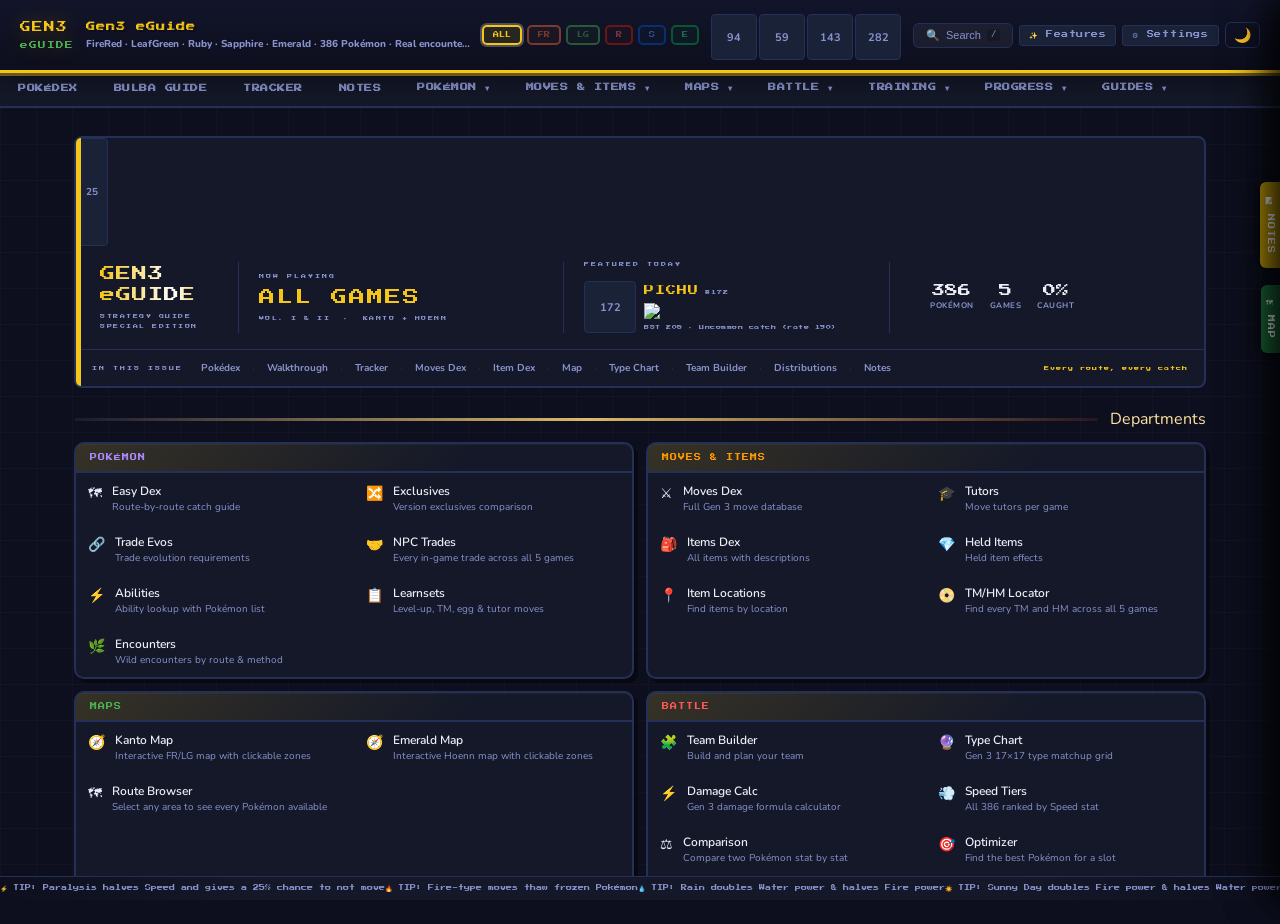
==== commit 6740d14c: "Revamp homepage masthead, UI & POTD widget Redesign the home masthead and make a number of UI improv" ====
--- a/index.html
+++ b/index.html
@@ -22,6 +22,14 @@
     <button class="gbadge gbadge-s" id="hbadge-s" onclick="setGameFromHeader('S',this)" title="Sapphire">S</button>
     <button class="gbadge gbadge-e" id="hbadge-e" onclick="setGameFromHeader('E',this)" title="Emerald">E</button>
   </div>
+  <select id="gameSwitcherMobile" class="game-switcher-mobile" onchange="setGameFromHeader(this.value,null)">
+    <option value="all">✦ All Games</option>
+    <option value="FR">🔥 FireRed</option>
+    <option value="LG">🌿 LeafGreen</option>
+    <option value="R">💎 Ruby</option>
+    <option value="S">🔷 Sapphire</option>
+    <option value="E">💚 Emerald</option>
+  </select>
   <div id="header-sprites"></div>
   <div style="display:flex;align-items:center;gap:6px;margin-left:auto;flex-shrink:0">
     <button id="searchTrigger" onclick="openSearch()" title="Search everything (/)">
@@ -46,7 +54,7 @@
     <div class="features-body">
 
       <div class="feat-section">
-        <div class="feat-section-title">📖 Pokédex</div>
+        <div class="feat-section-title">Pokédex</div>
         <ul>
           <li>All 386 Pokémon with real encounter rates across all 5 GBA games</li>
           <li>Per-game or All-Games view — toggle between FireRed, LeafGreen, Ruby, Sapphire &amp; Emerald</li>
@@ -65,7 +73,7 @@
       </div>
 
       <div class="feat-section">
-        <div class="feat-section-title">📜 Guide</div>
+        <div class="feat-section-title">Guide</div>
         <ul>
           <li>Game-aware walkthrough — switches between Kanto (FR/LG) and Hoenn (RSE) content</li>
           <li>Full FRLG walkthrough: 24 sections from Pallet Town to Sevii Islands</li>
@@ -81,7 +89,7 @@
       </div>
 
       <div class="feat-section">
-        <div class="feat-section-title">⚔ Moves, Items &amp; TM/HM</div>
+        <div class="feat-section-title">Moves, Items &amp; TM/HM</div>
         <ul>
           <li>Move Dex — all 354 Gen 3 moves with Power, Accuracy, PP, Type, Category &amp; Contest data</li>
           <li>Contest category filter hidden automatically for FR/LG (no contests)</li>
@@ -93,7 +101,7 @@
       </div>
 
       <div class="feat-section">
-        <div class="feat-section-title">🔀 Exclusives</div>
+        <div class="feat-section-title">Exclusives</div>
         <ul>
           <li>Side-by-side version exclusive comparisons: R vs S, R vs E, S vs E, FR vs LG</li>
           <li>Emerald Unique — Pokémon only available in Emerald (Safari Zone expansions, etc.)</li>
@@ -101,7 +109,7 @@
       </div>
 
       <div class="feat-section">
-        <div class="feat-section-title">📋 Pokédex Tracker</div>
+        <div class="feat-section-title">Pokédex Tracker</div>
         <ul>
           <li>Track your caught Pokémon per save file (FR, LG, Ruby, Sapphire, Emerald)</li>
           <li>National Dex or regional Regional Dex ordering</li>
@@ -115,7 +123,7 @@
       </div>
 
       <div class="feat-section">
-        <div class="feat-section-title">🧮 Calculators</div>
+        <div class="feat-section-title">Calculators</div>
         <ul>
           <li><strong>Team Builder</strong> — build a 6-Pokémon team, view type coverage matrix, weakness chart &amp; speed tiers</li>
           <li><strong>Damage Calculator</strong> — Gen 3 formula with weather, held items, critical hits and all 386 Pokémon</li>
@@ -129,7 +137,7 @@
       </div>
 
       <div class="feat-section">
-        <div class="feat-section-title">🏆 Battle Reference</div>
+        <div class="feat-section-title">Battle Reference</div>
         <ul>
           <li><strong>Elite Four &amp; Champion</strong> — full team rosters, levels &amp; type weaknesses for every E4 member across FR/LG, RS and Emerald; click any Pokémon to jump straight to its Pokédex entry</li>
           <li><strong>Rematch Trainers</strong> — VS Seeker (FR/LG) and Trainer's Eye (Emerald) trainers curated for EV training and EXP grinding, with EV yield notes</li>
@@ -139,7 +147,7 @@
       </div>
 
       <div class="feat-section">
-        <div class="feat-section-title">🗺 Maps &amp; Locations</div>
+        <div class="feat-section-title">Maps &amp; Locations</div>
         <ul>
           <li><strong>Route Browser</strong> — location-first Pokémon lookup; select any area to see every available Pokémon with encounter method and types; click a Pokémon to jump to its full Pokédex entry</li>
           <li><strong>Kanto Map</strong> — interactive pixel-art map with clickable zones showing wild Pokémon</li>
@@ -149,7 +157,7 @@
       </div>
 
       <div class="feat-section">
-        <div class="feat-section-title">🎨 Contests &amp; Training</div>
+        <div class="feat-section-title">Contests &amp; Training</div>
         <ul>
           <li><strong>Pokéblock Optimizer</strong> — best berry blends per contest condition (Cool/Beauty/Cute/Clever/Tough), full berry flavor table, nature preference guide and blending mechanics</li>
           <li><strong>Contests Guide</strong> — contest mechanics, move category chart, appeal &amp; jam values</li>
@@ -160,7 +168,7 @@
       </div>
 
       <div class="feat-section">
-        <div class="feat-section-title">🎨 Quality of Life</div>
+        <div class="feat-section-title">Quality of Life</div>
         <ul>
           <li>Dark / Light theme toggle, persisted in localStorage</li>
           <li>Game selector in header syncs all tabs simultaneously</li>
@@ -289,15 +297,8 @@
 
       <div class="settings-section">
         <div class="settings-section-title">Startup Defaults</div>
-        <div class="settings-copy">Choose whether the site should restore where you left off, or always open to a specific page and game.</div>
+        <div class="settings-copy">Choose the default page and game to open on startup.</div>
         <div class="settings-grid">
-          <div class="settings-field">
-            <label class="settings-label" for="settingsStartupMode">Startup Mode</label>
-            <select id="settingsStartupMode" class="settings-select" onchange="settingsSaveStartup()">
-              <option value="restore">Use Last Used</option>
-              <option value="default">Always use defaults</option>
-            </select>
-          </div>
           <div class="settings-field" id="settingsStartupPageField">
             <label class="settings-label" for="settingsStartupPage">Default Page</label>
             <select id="settingsStartupPage" class="settings-select" onchange="settingsSaveStartup()">
@@ -325,35 +326,17 @@
               <option value="E">Emerald</option>
             </select>
           </div>
-        </div>
-      </div>
-
-      <div class="settings-section">
-        <div class="settings-section-title">Appearance</div>
-        <div class="settings-copy">Set the global theme and Pokedex display defaults that should stick between visits.</div>
-        <div class="settings-grid">
           <div class="settings-field">
-            <label class="settings-label" for="settingsTheme">Theme</label>
-            <select id="settingsTheme" class="settings-select" onchange="settingsApplyThemeSelect()">
-              <option value="dark">Dark</option>
-              <option value="light">Light</option>
+            <label class="settings-label" for="settingsBootMode">Boot Screen</label>
+            <select id="settingsBootMode" class="settings-select" onchange="settingsSaveBootMode()">
+              <option value="session">Once per session</option>
+              <option value="always">Every refresh</option>
+              <option value="first">First visit only</option>
             </select>
           </div>
-          <div class="settings-field">
-            <label class="settings-label" for="settingsDensity">Row Density</label>
-            <select id="settingsDensity" class="settings-select" onchange="settingsApplyDensitySelect()">
-              <option value="compact">Compact</option>
-              <option value="normal">Normal</option>
-              <option value="tall">Tall</option>
-            </select>
-          </div>
-          <div class="settings-field">
-            <label class="settings-label" for="settingsFontSize">Font Size</label>
-            <input id="settingsFontSize" class="settings-input" type="range" min="10" max="24" step="1" oninput="settingsApplyFontSize(this.value)">
-          </div>
-        </div>
-        <div class="settings-note">These mirror the header controls, so changing them here updates the live site immediately.</div>
-      </div>
+        </div>
+      </div>
+
 
       <div class="settings-section">
         <div class="settings-section-title">Layout &amp; Display</div>
@@ -581,6 +564,8 @@
       <div class="page-nav-dropdown-menu" id="navProgressMenu">
         <button class="page-nav-dropdown-item" id="navDexDash" onclick="closeNavDropdown('navProgressDropdown');showPage('dexdash',document.getElementById('navDexDash'));buildDexDashPage();">Dex Dashboard</button>
         <button class="page-nav-dropdown-item" id="navRibbons" onclick="closeNavDropdown('navProgressDropdown');showPage('ribbons',document.getElementById('navRibbons'));buildRibbonPage();window._ribbonsBuilt=true;">Ribbon Tracker</button>
+        <button class="page-nav-dropdown-item" id="navMissables" onclick="closeNavDropdown('navProgressDropdown');showPage('missables',document.getElementById('navMissables'));buildMissablesPage();window._missablesBuilt=true;">Missables</button>
+        <button class="page-nav-dropdown-item" id="navDistributions" onclick="return openPage('distributions','navDistributions','navProgressDropdown')">Distributions</button>
       </div>
     </div>
 
@@ -590,11 +575,8 @@
         <button class="page-nav-dropdown-item" id="navEssentials" onclick="closeNavDropdown('navGuidesDropdown');showPage('essentials',document.getElementById('navEssentials'));buildEssentialsPage();window._essentialsBuilt=true;">Essentials</button>
         <button class="page-nav-dropdown-item" id="navContests" onclick="closeNavDropdown('navGuidesDropdown');showPage('contests',document.getElementById('navContests'));buildContestsPage();window._contestsBuilt=true;">Contests</button>
         <button class="page-nav-dropdown-item" id="navFrontier" onclick="closeNavDropdown('navGuidesDropdown');showPage('frontier',document.getElementById('navFrontier'));buildFrontierPage();window._frontierBuilt=true;">Battle Frontier</button>
-        <button class="page-nav-dropdown-item" id="navMissables" onclick="closeNavDropdown('navGuidesDropdown');showPage('missables',document.getElementById('navMissables'));buildMissablesPage();window._missablesBuilt=true;">Missables</button>
         <button class="page-nav-dropdown-item" id="navBerries" onclick="closeNavDropdown('navGuidesDropdown');showPage('berries',document.getElementById('navBerries'));buildBerriesPage();window._berriesBuilt=true;">Berry Farming</button>
         <button class="page-nav-dropdown-item" id="navRng" onclick="closeNavDropdown('navGuidesDropdown');showPage('rng',document.getElementById('navRng'));buildRngPage();window._rngBuilt=true;">RNG Guide</button>
-        <button class="page-nav-dropdown-item" id="navDistributions" onclick="return openPage('distributions','navDistributions','navGuidesDropdown')">Distribution ROMs</button>
-        <button class="page-nav-dropdown-item" id="navDistributionChecklist" onclick="return openPage('distributionchecklist','navDistributionChecklist','navGuidesDropdown')">Distribution Checklist</button>
         <button class="page-nav-dropdown-item" id="navPokeblock" onclick="return openPage('pokeblock','navPokeblock','navGuidesDropdown')">Pokéblock Optimizer</button>
       </div>
     </div>
@@ -687,9 +669,6 @@
   <!-- Sidebar -->
   <div id="bulba-sidebar" style="width:220px;flex-shrink:0;background:var(--darker);border-right:2px solid var(--border);overflow-y:auto;padding:12px 0;display:flex;flex-direction:column;">
     <div style="font-family:'Press Start 2P',monospace;font-size:6px;color:var(--muted);padding:8px 16px 12px;letter-spacing:1px;">BULBAPEDIA GUIDE</div>
-    <div style="padding:0 16px 12px;">
-      <button id="bulba-sidebar-note-btn" style="display:none;width:100%;font-size:10px;padding:7px 10px;border:1px solid var(--border);border-radius:4px;background:rgba(255,215,0,0.08);color:var(--gold);cursor:pointer;text-align:left;">📝 New Note</button>
-    </div>
     <!-- FR/LG sidebar -->
     <div id="bulba-toc-frlg">
     <div class="bulba-toc-subhead">Main Storyline</div>
@@ -801,8 +780,9 @@
         onmouseout="this.style.borderColor='var(--border)';this.style.color='var(--muted)'">☰</button>
       <span id="bulba-game-label" style="font-family:'Press Start 2P',monospace;font-size:7px;color:#5D9C00;letter-spacing:0.5px;">🌿 BULBAPEDIA WALKTHROUGH</span>
       <span id="bulba-breadcrumb" style="font-size:11px;color:var(--muted);margin-left:4px;"></span>
+      <button id="bulba-sidebar-note-btn" style="display:none;margin-left:auto;font-size:10px;padding:3px 8px;border:1px solid var(--border);border-radius:3px;background:rgba(255,215,0,0.08);color:var(--gold);cursor:pointer;text-align:left;transition:all 0.12s;">+ Note</button>
       <a id="bulba-ext-link" href="https://bulbapedia.bulbagarden.net/wiki/Walkthrough:Pok%C3%A9mon_FireRed_and_LeafGreen" target="_blank" rel="noopener"
-        style="margin-left:auto;font-size:10px;color:var(--muted);text-decoration:none;border:1px solid var(--border);padding:3px 8px;border-radius:3px;transition:all 0.12s;"
+        style="font-size:10px;color:var(--muted);text-decoration:none;border:1px solid var(--border);padding:3px 8px;border-radius:3px;transition:all 0.12s;"
         onmouseover="this.style.borderColor='#5D9C00';this.style.color='#5D9C00'"
         onmouseout="this.style.borderColor='var(--border)';this.style.color='var(--muted)'">↗ View on Bulbapedia</a>
     </div>
@@ -957,6 +937,8 @@
         <div class="trk-stat-box"><div class="trk-stat-num" id="trk-s-trade">0</div><div class="trk-stat-label">Need Trade</div></div>
         <div class="trk-stat-box" style="grid-column:1/-1;border-color:rgba(255,215,0,0.4);"><div class="trk-stat-num" id="trk-s-shiny" style="color:#FFD700;">0</div><div class="trk-stat-label">✨ Shinies</div></div>
       </div>
+
+      <div id="trk-milestone-strip" class="trk-milestone-strip"></div>
 
       <div class="trk-sidebar-panel" id="trk-completion-panel">
         <div class="trk-dropdown-head" onclick="trkToggleSidebarDropdown('trk-completion-panel')">
@@ -1076,7 +1058,7 @@
 <!-- ══ DAMAGE CALCULATOR PAGE ══ -->
 <div id="page-calc" class="page main">
 <div class="calc-wrap">
-  <div style="font-family:'Press Start 2P',monospace;font-size:9px;color:var(--gold);letter-spacing:1px;margin-bottom:4px;">⚡ DAMAGE CALCULATOR</div>
+  <div class="page-hd-title" style="font-family:'Press Start 2P',monospace;font-size:9px;letter-spacing:1px;margin-bottom:4px;">⚡ DAMAGE CALCULATOR</div>
   <div style="font-size:11px;color:var(--muted);margin-bottom:20px;line-height:1.7;">Gen 3 formula · Physical/Special split by <em>type</em>, not move · All 386 Pokémon · Weather effects</div>
 
   <div class="calc-grid">
@@ -1273,7 +1255,7 @@
 <div id="page-ivev" class="page main">
 <div class="ivev-wrap">
 
-  <div style="font-family:'Press Start 2P',monospace;font-size:9px;color:var(--gold);letter-spacing:1px;margin-bottom:4px;">📊 IV / EV CALCULATOR</div>
+  <div class="page-hd-title" style="font-family:'Press Start 2P',monospace;font-size:9px;letter-spacing:1px;margin-bottom:4px;">📊 IV / EV CALCULATOR</div>
   <div style="font-size:11px;color:var(--muted);margin-bottom:18px;line-height:1.7;">Gen 3 stat formula · IV range finder · EV planner · Pokérus · Nature multipliers</div>
 
   <!-- Pokémon selector -->
@@ -1480,7 +1462,7 @@
 <div id="page-compare" class="page main">
 <div class="cmp-wrap">
 
-  <div style="font-family:'Press Start 2P',monospace;font-size:9px;color:var(--gold);letter-spacing:1px;margin-bottom:4px;">⚖ POKÉMON COMPARISON</div>
+  <div class="page-hd-title" style="font-family:'Press Start 2P',monospace;font-size:9px;letter-spacing:1px;margin-bottom:4px;">⚖ POKÉMON COMPARISON</div>
   <div style="font-size:11px;color:var(--muted);margin-bottom:16px;">Side-by-side stats · Movepool · Abilities · Contest · Breeding</div>
 
   <!-- Selector row -->
@@ -1602,7 +1584,7 @@
 <div id="page-held" class="page main">
   <div style="height:calc(100vh - var(--page-top, 115px));overflow-y:auto;">
     <div style="max-width:900px;margin:0 auto;padding:24px;">
-      <div style="font-family:'Press Start 2P',monospace;font-size:9px;color:var(--gold);letter-spacing:1px;margin-bottom:6px;">💎 HELD ITEM REFERENCE</div>
+      <div class="page-hd-title" style="font-family:'Press Start 2P',monospace;font-size:9px;letter-spacing:1px;margin-bottom:6px;">💎 HELD ITEM REFERENCE</div>
       <div style="font-size:12px;color:var(--muted);margin-bottom:20px;">Key in-game and competitive held items in Gen 3 — where to find them and what they do.</div>
 
       <!-- Search + filter -->
@@ -1634,7 +1616,7 @@
 <div id="page-opt" class="page main">
   <div style="height:calc(100vh - var(--page-top, 115px));overflow-y:auto;">
     <div style="max-width:980px;margin:0 auto;padding:24px;">
-      <div style="font-family:'Press Start 2P',monospace;font-size:9px;color:var(--gold);letter-spacing:1px;margin-bottom:6px;">🎯 ENCOUNTER OPTIMIZER</div>
+      <div class="page-hd-title" style="font-family:'Press Start 2P',monospace;font-size:9px;letter-spacing:1px;margin-bottom:6px;">🎯 ENCOUNTER OPTIMIZER</div>
       <div style="font-size:12px;color:var(--muted);margin-bottom:18px;line-height:1.7;">Targeted grinding tools for Gen 3: farmable held items, EXP route picks, EV training spots, and Safari odds.</div>
 
       <div style="display:flex;gap:8px;flex-wrap:wrap;margin-bottom:12px;" id="opt-game-row">
@@ -1663,7 +1645,7 @@
 <div id="page-easydex" class="page main">
   <div style="height:calc(100vh - var(--page-top, 115px));overflow-y:auto;">
     <div style="max-width:1080px;margin:0 auto;padding:24px;">
-      <div style="font-family:'Press Start 2P',monospace;font-size:9px;color:var(--gold);letter-spacing:1px;margin-bottom:6px;">🗺 EASY DEX ROUTE</div>
+      <div class="page-hd-title" style="font-family:'Press Start 2P',monospace;font-size:9px;letter-spacing:1px;margin-bottom:6px;">🗺 EASY DEX ROUTE</div>
       <div id="easyDexIntro" style="font-size:12px;color:var(--muted);margin-bottom:18px;line-height:1.7;">A chronological easiest-dex route for FireRed using the Bulbapedia walkthrough order. Each stop highlights the Pokémon whose absolute best direct encounter rate lands there, with separate views for in-game trades, evolution cleanup, and non-wild special pickups.</div>
 
       <div style="display:flex;gap:8px;flex-wrap:wrap;margin-bottom:16px;" id="easydex-tab-row">
@@ -1687,7 +1669,7 @@
 <div id="page-abilities" class="page main">
   <div style="height:calc(100vh - var(--page-top, 115px));overflow-y:auto;">
     <div style="max-width:900px;margin:0 auto;padding:24px;">
-      <div style="font-family:'Press Start 2P',monospace;font-size:9px;color:var(--gold);letter-spacing:1px;margin-bottom:6px;">⚡ ABILITIES REFERENCE</div>
+      <div class="page-hd-title" style="font-family:'Press Start 2P',monospace;font-size:9px;letter-spacing:1px;margin-bottom:6px;">⚡ ABILITIES REFERENCE</div>
       <div style="font-size:12px;color:var(--muted);margin-bottom:18px;line-height:1.7;">All Gen 3 abilities — effects and which Pokémon have them. Click any Pokémon to open its Pokédex entry.</div>
       <div style="position:relative;display:flex;align-items:center;margin-bottom:20px;">
         <input id="ab-search" type="text" placeholder="Search abilities or Pokémon…" oninput="abRender();updateClearBtn(this,'ab-search-clear')"
@@ -1703,7 +1685,7 @@
 <div id="page-learnsets" class="page main">
   <div style="height:calc(100vh - var(--page-top, 115px));overflow-y:auto;">
     <div style="max-width:900px;margin:0 auto;padding:24px;">
-      <div style="font-family:'Press Start 2P',monospace;font-size:9px;color:var(--gold);letter-spacing:1px;margin-bottom:6px;">📋 LEARNSET VIEWER</div>
+      <div class="page-hd-title" style="font-family:'Press Start 2P',monospace;font-size:9px;letter-spacing:1px;margin-bottom:6px;">📋 LEARNSET VIEWER</div>
       <div style="font-size:12px;color:var(--muted);margin-bottom:18px;line-height:1.7;">Full move learnsets by Pokémon — level-up, TM/HM, egg moves with parent lookup, and tutors.</div>
       <div style="display:flex;gap:10px;margin-bottom:20px;position:relative;">
         <input id="ls-search" type="text" placeholder="Search Pokémon…" oninput="lsSearchInput(this.value);updateClearBtn(this,'ls-search-clear')" autocomplete="off"
@@ -1720,7 +1702,7 @@
 <div id="page-encounters" class="page main">
   <div style="height:calc(100vh - var(--page-top, 115px));overflow-y:auto;">
     <div style="max-width:900px;margin:0 auto;padding:24px;">
-      <div style="font-family:'Press Start 2P',monospace;font-size:9px;color:var(--gold);letter-spacing:1px;margin-bottom:6px;">🌿 ENCOUNTER TABLES</div>
+      <div class="page-hd-title" style="font-family:'Press Start 2P',monospace;font-size:9px;letter-spacing:1px;margin-bottom:6px;">🌿 ENCOUNTER TABLES</div>
       <div style="font-size:12px;color:var(--muted);margin-bottom:18px;line-height:1.7;">Wild Pokémon encounter tables by route — all methods and rates. Select a game then filter by location.</div>
       <div style="display:flex;gap:10px;margin-bottom:16px;flex-wrap:wrap;align-items:center;">
         <div id="enc-game-btns" style="display:flex;gap:6px;flex-wrap:wrap;"></div>
@@ -1739,7 +1721,7 @@
 <div id="page-itemlocs" class="page main">
   <div style="height:calc(100vh - var(--page-top, 115px));overflow-y:auto;">
     <div style="max-width:900px;margin:0 auto;padding:24px;">
-      <div style="font-family:'Press Start 2P',monospace;font-size:9px;color:var(--gold);letter-spacing:1px;margin-bottom:6px;">🎒 ITEM LOCATIONS</div>
+      <div class="page-hd-title" style="font-family:'Press Start 2P',monospace;font-size:9px;letter-spacing:1px;margin-bottom:6px;">🎒 ITEM LOCATIONS</div>
       <div style="font-size:12px;color:var(--muted);margin-bottom:18px;line-height:1.7;">Browse every in-game item by location — ordered chronologically through the game.</div>
       <div style="display:flex;gap:10px;margin-bottom:16px;flex-wrap:wrap;align-items:center;">
         <div id="iloc-game-btns" style="display:flex;gap:6px;flex-wrap:wrap;"></div>
@@ -1758,7 +1740,7 @@
 <div id="page-speedtiers" class="page main">
   <div style="height:calc(100vh - var(--page-top, 115px));overflow-y:auto;">
     <div style="max-width:900px;margin:0 auto;padding:24px;">
-      <div style="font-family:'Press Start 2P',monospace;font-size:9px;color:var(--gold);letter-spacing:1px;margin-bottom:6px;">⚡ SPEED TIERS</div>
+      <div class="page-hd-title" style="font-family:'Press Start 2P',monospace;font-size:9px;letter-spacing:1px;margin-bottom:6px;">⚡ SPEED TIERS</div>
       <div style="font-size:12px;color:var(--muted);margin-bottom:18px;line-height:1.7;">All Gen 3 Pokémon sorted by base Speed. Enter a Speed stat to see what you outspeed.</div>
       <div style="display:flex;gap:10px;margin-bottom:20px;flex-wrap:wrap;align-items:center;">
         <div style="display:flex;align-items:center;gap:8px;background:var(--card);border:1px solid var(--border);border-radius:6px;padding:8px 14px;">
@@ -1787,7 +1769,7 @@
 <div id="page-contests" class="page main">
   <div style="height:calc(100vh - var(--page-top, 115px));overflow-y:auto;">
     <div style="max-width:900px;margin:0 auto;padding:24px;">
-      <div style="font-family:'Press Start 2P',monospace;font-size:9px;color:var(--gold);letter-spacing:1px;margin-bottom:6px;">🎀 POKÉMON CONTESTS</div>
+      <div class="page-hd-title" style="font-family:'Press Start 2P',monospace;font-size:9px;letter-spacing:1px;margin-bottom:6px;">🎀 POKÉMON CONTESTS</div>
       <div style="font-size:12px;color:var(--muted);margin-bottom:18px;line-height:1.7;">Complete guide to Pokémon Contests in Ruby, Sapphire &amp; Emerald — conditions, Pokéblocks, appeal, and ribbons.</div>
       <div id="contests-content"></div>
     </div>
@@ -1798,7 +1780,7 @@
 <div id="page-frontier" class="page main">
   <div style="height:calc(100vh - var(--page-top, 115px));overflow-y:auto;">
     <div style="max-width:900px;margin:0 auto;padding:24px;">
-      <div style="font-family:'Press Start 2P',monospace;font-size:9px;color:var(--gold);letter-spacing:1px;margin-bottom:6px;">🏆 BATTLE FRONTIER</div>
+      <div class="page-hd-title" style="font-family:'Press Start 2P',monospace;font-size:9px;letter-spacing:1px;margin-bottom:6px;">🏆 BATTLE FRONTIER</div>
       <div style="font-size:12px;color:var(--muted);margin-bottom:18px;line-height:1.7;">Emerald's Battle Frontier — all 7 facilities, how each works, the Frontier Brain you face, and strategy tips.</div>
       <div id="frontier-content"></div>
     </div>
@@ -1809,7 +1791,7 @@
 <div id="page-essentials" class="page main">
   <div style="height:calc(100vh - var(--page-top, 115px));overflow-y:auto;">
     <div style="max-width:900px;margin:0 auto;padding:24px;">
-      <div style="font-family:'Press Start 2P',monospace;font-size:9px;color:var(--gold);letter-spacing:1px;margin-bottom:6px;">🧭 BEGINNER ESSENTIALS</div>
+      <div class="page-hd-title" style="font-family:'Press Start 2P',monospace;font-size:9px;letter-spacing:1px;margin-bottom:6px;">🧭 BEGINNER ESSENTIALS</div>
       <div style="font-size:12px;color:var(--muted);margin-bottom:18px;line-height:1.7;">A quick-start guide to how Gen 3 actually plays: where to heal, how encounters work, when to fish or surf, and what matters early.</div>
       <div id="essentials-content"></div>
     </div>
@@ -1820,7 +1802,7 @@
 <div id="page-missables" class="page main">
   <div style="height:calc(100vh - var(--page-top, 115px));overflow-y:auto;">
     <div style="max-width:900px;margin:0 auto;padding:24px;">
-      <div style="font-family:'Press Start 2P',monospace;font-size:9px;color:var(--gold);letter-spacing:1px;margin-bottom:6px;">⚠ MISSABLES &amp; ONE-TIME EVENTS</div>
+      <div class="page-hd-title" style="font-family:'Press Start 2P',monospace;font-size:9px;letter-spacing:1px;margin-bottom:6px;">⚠ MISSABLES &amp; ONE-TIME EVENTS</div>
       <div style="font-size:12px;color:var(--muted);margin-bottom:18px;line-height:1.7;">Everything you can permanently miss or only get once — check them off as you go. Progress saved locally per game.</div>
       <div style="display:flex;gap:8px;flex-wrap:wrap;margin-bottom:20px;" id="miss-game-btns"></div>
       <div id="miss-progress-bar" style="margin-bottom:16px;display:none;">
@@ -1841,7 +1823,7 @@
 <div id="page-berries" class="page main">
   <div style="height:calc(100vh - var(--page-top, 115px));overflow-y:auto;">
     <div style="max-width:900px;margin:0 auto;padding:24px;">
-      <div style="font-family:'Press Start 2P',monospace;font-size:9px;color:var(--gold);letter-spacing:1px;margin-bottom:6px;">🫐 BERRY FARMING</div>
+      <div class="page-hd-title" style="font-family:'Press Start 2P',monospace;font-size:9px;letter-spacing:1px;margin-bottom:6px;">🫐 BERRY FARMING</div>
       <div style="font-size:12px;color:var(--muted);margin-bottom:18px;line-height:1.7;">Berry growth timers, yields, mutation chart, and Berry Master phrases for Ruby, Sapphire &amp; Emerald.</div>
       <div id="berries-content"></div>
     </div>
@@ -1852,7 +1834,7 @@
 <div id="page-ribbons" class="page main">
   <div style="height:calc(100vh - var(--page-top, 115px));overflow-y:auto;">
     <div style="max-width:960px;margin:0 auto;padding:24px;">
-      <div style="font-family:'Press Start 2P',monospace;font-size:9px;color:var(--gold);letter-spacing:1px;margin-bottom:6px;">🎀 RIBBON TRACKER</div>
+      <div class="page-hd-title" style="font-family:'Press Start 2P',monospace;font-size:9px;letter-spacing:1px;margin-bottom:6px;">🎀 RIBBON TRACKER</div>
       <div style="font-size:12px;color:var(--muted);margin-bottom:18px;line-height:1.7;">All obtainable ribbons across Gen 3 GBA games. Check them off as you earn them — progress saved per-game.</div>
       <div id="ribbon-game-btns" style="display:flex;gap:8px;flex-wrap:wrap;margin-bottom:16px;"></div>
       <div id="ribbon-progress-bar" style="margin-bottom:16px;">
@@ -1873,7 +1855,7 @@
 <div id="page-expcalc" class="page main">
   <div style="height:calc(100vh - var(--page-top, 115px));overflow-y:auto;">
     <div style="max-width:800px;margin:0 auto;padding:24px;">
-      <div style="font-family:'Press Start 2P',monospace;font-size:9px;color:var(--gold);letter-spacing:1px;margin-bottom:6px;">📈 EXPERIENCE CALCULATOR</div>
+      <div class="page-hd-title" style="font-family:'Press Start 2P',monospace;font-size:9px;letter-spacing:1px;margin-bottom:6px;">📈 EXPERIENCE CALCULATOR</div>
       <div style="font-size:12px;color:var(--muted);margin-bottom:18px;line-height:1.7;">EXP to next level, total EXP, growth group lookup, and Rare Candy planner for all 386 Gen 3 Pokémon.</div>
       <div id="expcalc-content"></div>
     </div>
@@ -1883,7 +1865,7 @@
 <div id="page-npctrades" class="page main">
   <div style="height:calc(100vh - var(--page-top, 115px));overflow-y:auto;">
     <div style="max-width:900px;margin:0 auto;padding:24px;">
-      <div style="font-family:'Press Start 2P',monospace;font-size:9px;color:var(--gold);letter-spacing:1px;margin-bottom:6px;">🤝 NPC IN-GAME TRADES</div>
+      <div class="page-hd-title" style="font-family:'Press Start 2P',monospace;font-size:9px;letter-spacing:1px;margin-bottom:6px;">🤝 NPC IN-GAME TRADES</div>
       <div style="font-size:12px;color:var(--muted);margin-bottom:18px;line-height:1.7;">Every NPC trade across all 5 Gen 3 games — what they want, what they give, OT names, held items, and tips.</div>
       <div id="npctrades-content"></div>
     </div>
@@ -1893,7 +1875,7 @@
 <div id="page-happiness" class="page main">
   <div style="height:calc(100vh - var(--page-top, 115px));overflow-y:auto;">
     <div style="max-width:860px;margin:0 auto;padding:24px;">
-      <div style="font-family:'Press Start 2P',monospace;font-size:9px;color:var(--gold);letter-spacing:1px;margin-bottom:6px;">💛 HAPPINESS TRACKER</div>
+      <div class="page-hd-title" style="font-family:'Press Start 2P',monospace;font-size:9px;letter-spacing:1px;margin-bottom:6px;">💛 HAPPINESS TRACKER</div>
       <div style="font-size:12px;color:var(--muted);margin-bottom:18px;line-height:1.7;">Track friendship-evolution candidates and happiness methods across all Gen 3 games.</div>
       <div id="happiness-content"></div>
     </div>
@@ -1904,38 +1886,28 @@
 <div id="page-rng" class="page main">
   <div style="height:calc(100vh - var(--page-top, 115px));overflow-y:auto;">
     <div style="max-width:860px;margin:0 auto;padding:24px;">
-      <div style="font-family:'Press Start 2P',monospace;font-size:9px;color:var(--gold);letter-spacing:1px;margin-bottom:6px;">🎲 RNG MANIPULATION GUIDE</div>
+      <div class="page-hd-title" style="font-family:'Press Start 2P',monospace;font-size:9px;letter-spacing:1px;margin-bottom:6px;">🎲 RNG MANIPULATION GUIDE</div>
       <div style="font-size:12px;color:var(--muted);margin-bottom:18px;line-height:1.7;">Gen 3 RNG mechanics — TID/SID manipulation, Methods 1/2/4, shiny hunting, IV abuse for Ruby/Sapphire/Emerald/FireRed/LeafGreen.</div>
       <div id="rng-content"></div>
     </div>
   </div>
 </div>
 
-<!-- ══ DISTRIBUTION ROMS PAGE ══ -->
+<!-- ══ DISTRIBUTIONS PAGE ══ -->
 <div id="page-distributions" class="page main">
   <div style="height:calc(100vh - var(--page-top, 115px));overflow-y:auto;">
     <div style="max-width:1100px;margin:0 auto;padding:24px;">
-      <div style="font-family:'Press Start 2P',monospace;font-size:9px;color:var(--gold);letter-spacing:1px;margin-bottom:6px;">📦 GEN 3 DISTRIBUTION ROMS</div>
-      <div style="font-size:12px;color:var(--muted);margin-bottom:18px;line-height:1.7;">Catalog of classic Gen 3 event distribution ROMs and modern Project Wonder patches, with obtainable Pokémon, event items, egg pools, target-game support, and repo-based notes.</div>
+      <div class="page-hd-title" style="font-family:'Press Start 2P',monospace;font-size:9px;letter-spacing:1px;margin-bottom:6px;">📦 GEN 3 DISTRIBUTIONS</div>
+      <div style="font-size:12px;color:var(--muted);margin-bottom:18px;line-height:1.7;">Catalog of classic Gen 3 event distribution ROMs and modern Project Wonder patches, plus a full per-game checklist for every obtainable reward.</div>
       <div id="distributions-content"></div>
     </div>
   </div>
 </div>
 
-<div id="page-distributionchecklist" class="page main">
-  <div style="height:calc(100vh - var(--page-top, 115px));overflow-y:auto;">
-    <div style="max-width:1100px;margin:0 auto;padding:24px;">
-      <div style="font-family:'Press Start 2P',monospace;font-size:9px;color:var(--gold);letter-spacing:1px;margin-bottom:6px;">✅ DISTRIBUTION CHECKLIST</div>
-      <div style="font-size:12px;color:var(--muted);margin-bottom:18px;line-height:1.7;">Personal checklist for every distribution ROM and Project Wonder patch in the catalog. Check entries off as you complete or archive them, and progress is saved in your browser.</div>
-      <div id="distributionchecklist-content"></div>
-    </div>
-  </div>
-</div>
-
 <div id="page-natures" class="page main">
   <div style="height:calc(100vh - var(--page-top, 115px));overflow-y:auto;">
     <div style="max-width:860px;margin:0 auto;padding:24px;">
-      <div style="font-family:'Press Start 2P',monospace;font-size:9px;color:var(--gold);letter-spacing:1px;margin-bottom:6px;">🌿 NATURE CHART</div>
+      <div class="page-hd-title" style="font-family:'Press Start 2P',monospace;font-size:9px;letter-spacing:1px;margin-bottom:6px;">🌿 NATURE CHART</div>
       <div style="font-size:12px;color:var(--muted);margin-bottom:18px;line-height:1.7;">All 25 natures — boosted stat (+10%), lowered stat (−10%), and preferred/disliked Pokéblock flavors.</div>
       <div id="natures-content"></div>
     </div>
@@ -1945,7 +1917,7 @@
 <div id="page-catchcalc" class="page main">
   <div style="height:calc(100vh - var(--page-top, 115px));overflow-y:auto;">
     <div style="max-width:860px;margin:0 auto;padding:24px;">
-      <div style="font-family:'Press Start 2P',monospace;font-size:9px;color:var(--gold);letter-spacing:1px;margin-bottom:6px;">🎯 CATCH RATE CALCULATOR</div>
+      <div class="page-hd-title" style="font-family:'Press Start 2P',monospace;font-size:9px;letter-spacing:1px;margin-bottom:6px;">🎯 CATCH RATE CALCULATOR</div>
       <div style="font-size:12px;color:var(--muted);margin-bottom:18px;line-height:1.7;">Gen 3 catch probability per ball — enter Pokémon, HP%, status condition, and battle conditions.</div>
       <div id="catchcalc-content"></div>
     </div>
@@ -1955,7 +1927,7 @@
 <div id="page-dexdash" class="page main">
   <div style="height:calc(100vh - var(--page-top, 115px));overflow-y:auto;">
     <div style="max-width:860px;margin:0 auto;padding:24px;">
-      <div style="font-family:'Press Start 2P',monospace;font-size:9px;color:var(--gold);letter-spacing:1px;margin-bottom:6px;">📊 POKÉDEX DASHBOARD</div>
+      <div class="page-hd-title" style="font-family:'Press Start 2P',monospace;font-size:9px;letter-spacing:1px;margin-bottom:6px;">📊 POKÉDEX DASHBOARD</div>
       <div style="font-size:12px;color:var(--muted);margin-bottom:18px;line-height:1.7;">Pokédex completion across all Gen 3 saves — seen, caught, and shiny counts from your tracker data.</div>
       <div id="dexdash-content"></div>
     </div>
@@ -1965,7 +1937,7 @@
 <div id="page-tradeevo" class="page main">
   <div id="tradeevo-scroll" style="height:calc(100vh - var(--page-top, 115px));overflow-y:auto;overflow-x:hidden;">
     <div style="max-width:860px;margin:0 auto;padding:24px;">
-      <div style="font-family:'Press Start 2P',monospace;font-size:9px;color:var(--gold);letter-spacing:1px;margin-bottom:6px;">🔗 TRADE EVOLUTION HELPER</div>
+      <div class="page-hd-title" style="font-family:'Press Start 2P',monospace;font-size:9px;letter-spacing:1px;margin-bottom:6px;">🔗 TRADE EVOLUTION HELPER</div>
       <div style="font-size:12px;color:var(--muted);margin-bottom:20px;line-height:1.7;">All Pokémon that evolve via trading in Gen 3, including what held item is required and where to obtain it. Pokémon that require trading can only be obtained by linking two GBA systems or using an emulator link cable.</div>
 
       <div style="background:rgba(255,107,53,0.08);border:1px solid rgba(255,107,53,0.3);border-radius:6px;padding:12px 16px;margin-bottom:20px;font-size:12px;line-height:1.7;">
@@ -2039,7 +2011,7 @@
 <!-- ══ TYPE CHART PAGE ══ -->
 <div id="page-typechart" class="page main" style="height:calc(100vh - var(--page-top, 115px));overflow-y:auto;flex-direction:column;">
   <div style="max-width:960px;margin:0 auto;padding:24px 20px;">
-    <div style="font-family:'Press Start 2P',monospace;font-size:9px;color:var(--gold);letter-spacing:1px;margin-bottom:4px;">🔮 TYPE CHART</div>
+    <div class="page-hd-title" style="font-family:'Press Start 2P',monospace;font-size:9px;letter-spacing:1px;margin-bottom:4px;">🔮 TYPE CHART</div>
     <div style="font-size:11px;color:var(--muted);margin-bottom:18px;line-height:1.7;">Gen 3 · Full chart + single-type lookup</div>
     <div class="panel" style="padding:16px 16px 20px;overflow-x:auto;"><div id="typechart-page-body"></div></div>
   </div>
@@ -2060,7 +2032,7 @@
 <!-- ══ TUTORS PAGE ══ -->
 <div id="page-tutors" class="page main">
   <div class="tutors-wrap">
-    <div style="font-family:'Press Start 2P',monospace;font-size:9px;color:var(--gold);letter-spacing:1px;margin-bottom:4px;">🎓 MOVE TUTORS</div>
+    <div class="page-hd-title" style="font-family:'Press Start 2P',monospace;font-size:9px;letter-spacing:1px;margin-bottom:4px;">🎓 MOVE TUTORS</div>
     <div style="font-size:11px;color:var(--muted);margin-bottom:18px;line-height:1.7;">All move tutors across Gen 3 GBA games · FR/LG tutors are one-time events · Emerald tutors require Battle Points (BP)</div>
     <div class="panel" style="overflow:hidden;">
       <div style="padding:10px 14px;background:var(--panel);border-bottom:1px solid var(--border);font-size:11px;color:var(--muted);line-height:1.7;">
@@ -2132,6 +2104,16 @@
       <button onclick="openNoteEditorNew()"
         style="background:var(--gold);color:#000;border:none;border-radius:5px;padding:7px 14px;font-size:11px;font-weight:700;cursor:pointer;white-space:nowrap;">+ New</button>
     </div>
+    <div id="notes-toolbar" style="display:flex;gap:6px;flex-wrap:wrap;padding:8px 12px;border-bottom:1px solid var(--border);background:var(--panel);flex-shrink:0;">
+      <button class="note-label-pill active" id="notes-view-active" onclick="notesSetView('active')">Active</button>
+      <button class="note-label-pill" id="notes-view-archived" onclick="notesSetView('archived')">Archived</button>
+      <button class="note-label-pill" id="notes-sort-modified" onclick="notesSetSort('modified')">Latest</button>
+      <button class="note-label-pill" id="notes-sort-created" onclick="notesSetSort('created')">Created</button>
+      <button class="note-label-pill" id="notes-sort-title" onclick="notesSetSort('title')">A-Z</button>
+      <button class="note-label-pill" id="notes-filter-checklist" onclick="notesToggleChecklistOnly()">Checklist</button>
+      <button class="note-label-pill" onclick="openQuickObjectiveNote()">Quick Objective</button>
+    </div>
+    <div id="notes-pinned-bar" style="display:none;padding:10px 12px;border-bottom:1px solid var(--border);background:rgba(255,215,0,0.04);flex-shrink:0;"></div>
     <div id="notes-label-bar" style="display:none;gap:6px;padding:8px 12px;border-bottom:1px solid var(--border);overflow-x:auto;flex-shrink:0;"></div>
     <div id="notes-list-inner" style="flex:1;overflow-y:auto;padding:10px;"></div>
   </div>
@@ -2188,8 +2170,45 @@
         </div>
       </div>
 
+      <div>
+        <div style="font-size:9px;color:var(--muted);margin-bottom:6px;font-weight:700;letter-spacing:.5px;">COMMANDS</div>
+        <div style="display:flex;gap:5px;flex-wrap:wrap;align-items:center;">
+          <button class="note-fmt-btn" onmousedown="event.preventDefault()" onclick="neCommand('page')">Page Link</button>
+          <button class="note-fmt-btn" onmousedown="event.preventDefault()" onclick="neCommand('guide')">Guide Link</button>
+          <button class="note-fmt-btn" onmousedown="event.preventDefault()" onclick="neCommand('date')">Date</button>
+          <button class="note-fmt-btn" onmousedown="event.preventDefault()" onclick="neCommand('game')">Game</button>
+          <button class="note-fmt-btn" onmousedown="event.preventDefault()" onclick="neCommand('divider')">Divider</button>
+          <button class="note-fmt-btn" onmousedown="event.preventDefault()" onclick="neCommand('type')">Type</button>
+          <button class="note-fmt-btn" onmousedown="event.preventDefault()" onclick="neCommand('badge')">Badge</button>
+          <button class="note-fmt-btn" onmousedown="event.preventDefault()" onclick="neCommand('template')">Template</button>
+          <button class="note-fmt-btn" onmousedown="event.preventDefault()" onclick="neCommand('note')">Note</button>
+          <button class="note-fmt-btn" onmousedown="event.preventDefault()" onclick="neCommand('warn')">Warning</button>
+        </div>
+      </div>
+
+      <div style="display:grid;grid-template-columns:1fr 1fr;gap:10px;">
+        <div id="ne-route-wrap">
+          <div style="font-size:9px;color:var(--muted);margin-bottom:6px;font-weight:700;letter-spacing:.5px;">LINKED ROUTE / PLACE</div>
+          <input id="ne-route" type="text" placeholder="e.g. Route 110, Mt. Moon, Mauville"
+            style="width:100%;background:var(--card);border:1px solid var(--border);border-radius:5px;padding:7px 10px;color:var(--text);font-size:12px;outline:none;box-sizing:border-box;">
+        </div>
+        <div id="ne-pokemon-wrap">
+          <div style="font-size:9px;color:var(--muted);margin-bottom:6px;font-weight:700;letter-spacing:.5px;">LINKED POKEMON</div>
+          <input id="ne-pokemon" type="text" placeholder="e.g. Abra, Mudkip, Bagon"
+            style="width:100%;background:var(--card);border:1px solid var(--border);border-radius:5px;padding:7px 10px;color:var(--text);font-size:12px;outline:none;box-sizing:border-box;">
+        </div>
+      </div>
+
       <textarea id="ne-content" class="note-editor-textarea" rows="10"
         placeholder="Type your note…&#10;&#10;**bold**  *italic*  ## Heading&#10;- bullet item&#10;[ ] checkbox task&#10;&#10;/p → site page    /b → guide section    /d → date&#10;/g → game name    /hr → divider        /type → type&#10;/badge → badge    /t → template        /n → note callout&#10;/warn → warning&#10;&#10;Pokémon, item &amp; move names become clickable links on save"></textarea>
+
+      <div style="display:flex;gap:6px;flex-wrap:wrap;align-items:center;">
+        <button class="note-fmt-btn" id="ne-status-active" onclick="neSetStatus('active')">Active</button>
+        <button class="note-fmt-btn" id="ne-status-completed" onclick="neSetStatus('completed')">Completed</button>
+        <button class="note-fmt-btn" id="ne-status-archived" onclick="neSetStatus('archived')">Archived</button>
+        <button class="note-fmt-btn" onclick="neInsertTimestamp()">Timestamp</button>
+        <button class="note-fmt-btn" onclick="neDuplicateEditing()">Duplicate</button>
+      </div>
 
       <div>
         <div style="font-size:9px;color:var(--muted);margin-bottom:8px;font-weight:700;letter-spacing:.5px;">ACCENT COLOUR</div>
@@ -2238,7 +2257,7 @@
 <div id="page-safarizone" class="page main">
   <div style="height:calc(100vh - var(--page-top, 115px));overflow-y:auto;">
     <div style="max-width:900px;margin:0 auto;padding:24px;">
-      <div style="font-family:'Press Start 2P',monospace;font-size:9px;color:var(--gold);letter-spacing:1px;margin-bottom:6px;">🦁 SAFARI ZONE CALCULATOR</div>
+      <div class="page-hd-title" style="font-family:'Press Start 2P',monospace;font-size:9px;letter-spacing:1px;margin-bottom:6px;">🦁 SAFARI ZONE CALCULATOR</div>
       <div style="font-size:12px;color:var(--muted);margin-bottom:18px;line-height:1.7;">Track steps &amp; balls, calculate catch odds per strategy, and browse Pokémon by area.</div>
       <div id="safari-content"></div>
     </div>
@@ -2249,7 +2268,7 @@
 <div id="page-statcalc" class="page main">
   <div style="height:calc(100vh - var(--page-top, 115px));overflow-y:auto;">
     <div style="max-width:900px;margin:0 auto;padding:24px;">
-      <div style="font-family:'Press Start 2P',monospace;font-size:9px;color:var(--gold);letter-spacing:1px;margin-bottom:6px;">📊 STAT CALCULATOR</div>
+      <div class="page-hd-title" style="font-family:'Press Start 2P',monospace;font-size:9px;letter-spacing:1px;margin-bottom:6px;">📊 STAT CALCULATOR</div>
       <div style="font-size:12px;color:var(--muted);margin-bottom:18px;line-height:1.7;">Enter a Pokémon, level, nature, IVs, and EVs to compute all final stats using the Gen 3 formula.</div>
       <div id="statcalc-content"></div>
     </div>
@@ -2260,7 +2279,7 @@
 <div id="page-pokeblock" class="page main">
   <div style="height:calc(100vh - var(--page-top, 115px));overflow-y:auto;">
     <div style="max-width:900px;margin:0 auto;padding:24px;">
-      <div style="font-family:'Press Start 2P',monospace;font-size:9px;color:var(--gold);letter-spacing:1px;margin-bottom:6px;">🍬 POKÉBLOCK OPTIMIZER</div>
+      <div class="page-hd-title" style="font-family:'Press Start 2P',monospace;font-size:9px;letter-spacing:1px;margin-bottom:6px;">🍬 POKÉBLOCK OPTIMIZER</div>
       <div style="font-size:12px;color:var(--muted);margin-bottom:18px;line-height:1.7;">Find the best berries to blend for each contest condition. Reference for every Gen 3 berry flavor.</div>
       <div id="pokeblock-content"></div>
     </div>
@@ -2271,7 +2290,7 @@
 <div id="page-e4ref" class="page main">
   <div style="height:calc(100vh - var(--page-top, 115px));overflow-y:auto;">
     <div style="max-width:1000px;margin:0 auto;padding:24px;">
-      <div style="font-family:'Press Start 2P',monospace;font-size:9px;color:var(--gold);letter-spacing:1px;margin-bottom:6px;">🏆 ELITE FOUR &amp; CHAMPION</div>
+      <div class="page-hd-title" style="font-family:'Press Start 2P',monospace;font-size:9px;letter-spacing:1px;margin-bottom:6px;">🏆 ELITE FOUR &amp; CHAMPION</div>
       <div style="font-size:12px;color:var(--muted);margin-bottom:18px;line-height:1.7;">Full team rosters and type weaknesses for every E4 member and Champion across all 5 Gen 3 games.</div>
       <div id="e4ref-content"></div>
     </div>
@@ -2282,7 +2301,7 @@
 <div id="page-rematches" class="page main">
   <div style="height:calc(100vh - var(--page-top, 115px));overflow-y:auto;">
     <div style="max-width:1000px;margin:0 auto;padding:24px;">
-      <div style="font-family:'Press Start 2P',monospace;font-size:9px;color:var(--gold);letter-spacing:1px;margin-bottom:6px;">🔄 REMATCH TRAINERS</div>
+      <div class="page-hd-title" style="font-family:'Press Start 2P',monospace;font-size:9px;letter-spacing:1px;margin-bottom:6px;">🔄 REMATCH TRAINERS</div>
       <div style="font-size:12px;color:var(--muted);margin-bottom:18px;line-height:1.7;">VS Seeker rematches (FR/LG) and Trainer's Eye (Emerald) — curated for EV training and EXP grinding.</div>
       <div id="rematches-content"></div>
     </div>
@@ -2324,7 +2343,6 @@
 <script src="assets/js/pages/rematches.js"></script>
 <script src="assets/js/pages/routebrowser.js"></script>
 <script src="assets/js/pages/distributions.js"></script>
-<script src="assets/js/pages/distributionchecklist.js"></script>
 <script>
 (function() {
   function bootFallback() {
@@ -2368,7 +2386,7 @@
     var directBuilders = {
       routebrowser: window.buildRouteBrowserPage,
       distributions: window.buildDistributionsPage,
-      distributionchecklist: window.buildDistributionChecklistPage,
+      distributionchecklist: window.buildDistributionsPage,
       rematches: window.buildRematchesPage,
       e4ref: window.buildE4RefPage,
       pokeblock: window.buildPokeblockPage,
@@ -2428,6 +2446,58 @@
 })();
 </script>
 
+<!-- ══ #9 Boot screen ═══════════════════════════════════════════ -->
+<div id="boot-screen">
+  <img class="boot-sprite" src="https://raw.githubusercontent.com/PokeAPI/sprites/master/sprites/pokemon/25.png" alt="">
+  <div class="boot-logo">GEN3 eGUIDE</div>
+  <div class="boot-edition">STRATEGY GUIDE &middot; SPECIAL EDITION</div>
+  <div class="boot-bar-wrap"><div class="boot-bar"></div></div>
+  <div class="boot-hint">CLICK TO SKIP</div>
+</div>
+<script>
+(function() {
+  var boot = document.getElementById('boot-screen');
+  if (!boot) return;
+  try {
+    var mode = localStorage.getItem('gen3-boot-mode') || 'session';
+    if (mode === 'first') {
+      if (localStorage.getItem('gen3-booted-ever')) { boot.classList.add('done'); return; }
+      localStorage.setItem('gen3-booted-ever', '1');
+    } else if (mode === 'always') {
+      // always show — no check
+    } else {
+      // session (default)
+      if (sessionStorage.getItem('gen3-booted')) { boot.classList.add('done'); return; }
+      sessionStorage.setItem('gen3-booted', '1');
+    }
+  } catch(e) { boot.classList.add('done'); return; }
+  var t = setTimeout(function(){ boot.classList.add('done'); }, 1900);
+  boot.addEventListener('click', function(){ clearTimeout(t); boot.classList.add('done'); });
+})();
+</script>
+
+<!-- ══ #10 Mascot tip bubble ════════════════════════════════════ -->
+<div id="mascot-tip">
+  <div class="mascot-bubble" onclick="hideMascotTip()">
+    <span class="mascot-close" onclick="event.stopPropagation();hideMascotTip()">&#x2715;</span>
+    <span id="mascot-tip-text"></span>
+  </div>
+  <img class="mascot-sprite" id="mascot-sprite" src="" alt="">
+</div>
+
+<!-- ══ #5 Nuzlocke In Memoriam ══════════════════════════════════ -->
+<div id="nuz-memoriam" onclick="closeInMemoriam()">
+  <div class="memoriam-card" onclick="event.stopPropagation()">
+    <div class="memoriam-title">&#8212; IN MEMORIAM &#8212;</div>
+    <div class="memoriam-line"></div>
+    <img class="memoriam-sprite" src="" alt="">
+    <div class="memoriam-line"></div>
+    <div class="memoriam-name"></div>
+    <div class="memoriam-sub">Fell in battle.<br>Their sacrifice will not be forgotten.</div>
+    <button class="memoriam-dismiss" onclick="closeInMemoriam()">CONTINUE</button>
+  </div>
+</div>
+
 <script>
 /* ══════════════════════════════════════════════════════════
    Header Pokémon Sprites — magazine decoration
--- a/assets/css/app.css
+++ b/assets/css/app.css
@@ -387,8 +387,20 @@
 .note-card{background:var(--card);border:1px solid var(--border);border-radius:8px;margin-bottom:8px;overflow:hidden;border-left-width:3px;transition:transform .12s ease,box-shadow .12s ease;}
 .note-card:hover{transform:translateY(-1px);box-shadow:0 8px 18px rgba(0,0,0,.16);}
 .note-card.pinned{border-top-color:var(--gold);}
+.note-card.completed{opacity:.9;}
 .note-card-header{display:flex;align-items:center;gap:6px;padding:8px 12px;border-bottom:1px solid rgba(255,255,255,0.05);flex-wrap:wrap;}
 .note-card-body{padding:10px 12px;font-size:12px;line-height:1.75;color:var(--text);}
+.note-card-body.collapsed{max-height:180px;overflow:hidden;position:relative;}
+.note-card-body.collapsed::after{content:'';position:absolute;left:0;right:0;bottom:0;height:48px;background:linear-gradient(180deg,rgba(12,14,25,0),var(--card));pointer-events:none;}
+.note-card-footer{padding:0 12px 12px;}
+.note-linked-row{display:flex;gap:6px;flex-wrap:wrap;padding:8px 12px 0;}
+.note-meta-chip,.note-pinned-chip,.note-progress-chip{font-size:9px;padding:3px 8px;border-radius:999px;border:1px solid var(--border);background:var(--panel);color:var(--muted);cursor:pointer;white-space:nowrap;}
+.note-meta-chip.route{color:var(--gold);}
+.note-meta-chip.pokemon{color:#64b4ff;}
+.note-pinned-chip{margin:0 6px 6px 0;color:var(--text);}
+.note-progress-chip{cursor:default;}
+.note-progress-chip.completed{color:#4CAF50;border-color:#4CAF50;}
+.note-progress-chip.archived{color:#AA88FF;border-color:#AA88FF;}
 .note-h1{font-family:'Press Start 2P',monospace;font-size:8px;color:var(--gold);margin:10px 0 5px;letter-spacing:.5px;}
 .note-h2{font-family:'Press Start 2P',monospace;font-size:7px;color:var(--muted);margin:8px 0 4px;letter-spacing:.5px;}
 .note-ul{margin:3px 0;padding-left:16px;}
@@ -881,7 +893,7 @@
 .trk-mini-action:hover{color:var(--text);border-color:var(--gold)}
 .tmcheck-overlay{display:none;position:fixed;inset:0;background:rgba(0,0,0,0.76);z-index:10001;align-items:flex-start;justify-content:center;padding:40px 16px;overflow-y:auto}
 .tmcheck-overlay.open{display:flex}
-.tmcheck-modal{background:var(--bg);border:2px solid var(--border);border-radius:var(--radius-lg);width:100%;max-width:920px;box-shadow:0 16px 60px rgba(0,0,0,0.6);overflow:hidden}
+.tmcheck-modal{background:var(--darker);border:2px solid var(--border);border-radius:var(--radius-lg);width:100%;max-width:920px;box-shadow:0 16px 60px rgba(0,0,0,0.6);overflow:hidden}
 .tmcheck-header{display:flex;justify-content:space-between;gap:12px;align-items:center;padding:16px 20px;background:linear-gradient(180deg,var(--panel) 0%,rgba(20,24,40,0.95) 100%);border-bottom:2px solid var(--border);border-radius:var(--radius-lg) var(--radius-lg) 0 0}
 .tmcheck-title{font-family:'Press Start 2P',monospace;font-size:9px;color:var(--gold)}
 .tmcheck-body{padding:18px 20px;max-height:75vh;overflow-y:auto}
@@ -1125,7 +1137,7 @@
 
 /* ── Light theme ── */
 body.light-theme {
-  --darker:#f6f1e7;--panel:#ebe3d3;--card:#fffdfa;--border:#d7cbb6;
+  --darker:#e2d8c4;--panel:#faf7f1;--card:#ffffff;--border:#c8b99a;
   --text:#231c12;--muted:#6f6251;--gold:#9b6b00;
   --fire:#c84d16;--leaf:#2f7a4e;--ruby:#b33624;--sapphire:#2354aa;--emerald:#1f8a57;
   --shadow-sm:0 1px 2px rgba(67,46,19,0.08),0 6px 18px rgba(67,46,19,0.04);
@@ -1136,7 +1148,7 @@
   background:
     radial-gradient(circle at top left, rgba(200,77,22,0.08), transparent 28%),
     radial-gradient(circle at top right, rgba(47,122,78,0.08), transparent 24%),
-    linear-gradient(180deg, #fbf7ee 0%, var(--darker) 100%);
+    linear-gradient(180deg, #ede3cc 0%, var(--darker) 100%);
 }
 body.light-theme::before{
   background-image:
@@ -1397,7 +1409,7 @@
 #featuresBtn:hover,#settingsBtn:hover{border-color:var(--gold);color:var(--gold);}
 .features-overlay{display:none;position:fixed;inset:0;z-index:9999;background:rgba(0,0,0,0.72);backdrop-filter:blur(3px);overflow-y:auto;padding:40px 16px;}
 .features-overlay.open{display:flex;align-items:flex-start;justify-content:center;}
-.features-modal{background:var(--bg);border:2px solid var(--border);border-radius:var(--radius-lg);width:100%;max-width:760px;box-shadow:0 16px 60px rgba(0,0,0,0.6);overflow:hidden;}
+.features-modal{background:var(--darker);border:2px solid var(--border);border-radius:var(--radius-lg);width:100%;max-width:760px;box-shadow:0 16px 60px rgba(0,0,0,0.6);overflow:hidden;}
 .features-header{display:flex;align-items:center;justify-content:space-between;padding:16px 20px;background:linear-gradient(180deg,var(--panel) 0%,rgba(20,24,40,0.95) 100%);border-bottom:2px solid var(--border);border-radius:var(--radius-lg) var(--radius-lg) 0 0;}
 .features-title{font-family:'Press Start 2P',monospace;font-size:10px;letter-spacing:1px;color:var(--gold);}
 .features-close{background:none;border:1px solid var(--border);color:var(--muted);font-size:13px;padding:3px 8px;cursor:pointer;border-radius:3px;transition:border-color 0.12s,color 0.12s;}
@@ -1414,7 +1426,7 @@
 .feature-shortcuts-btn:hover{border-color:var(--gold);color:var(--gold);}
 .shortcuts-overlay{display:none;position:fixed;inset:0;z-index:10000;background:rgba(0,0,0,0.78);backdrop-filter:blur(3px);padding:40px 16px;overflow-y:auto;}
 .shortcuts-overlay.open{display:flex;align-items:flex-start;justify-content:center;}
-.shortcuts-modal{background:var(--bg);border:2px solid var(--border);border-radius:var(--radius-lg);width:100%;max-width:860px;box-shadow:0 16px 60px rgba(0,0,0,0.6);overflow:hidden;}
+.shortcuts-modal{background:var(--darker);border:2px solid var(--border);border-radius:var(--radius-lg);width:100%;max-width:860px;box-shadow:0 16px 60px rgba(0,0,0,0.6);overflow:hidden;}
 .shortcuts-header{display:flex;align-items:center;justify-content:space-between;gap:12px;padding:16px 20px;background:linear-gradient(180deg,var(--panel) 0%,rgba(20,24,40,0.95) 100%);border-bottom:2px solid var(--border);border-radius:var(--radius-lg) var(--radius-lg) 0 0;}
 .shortcuts-title{font-family:'Press Start 2P',monospace;font-size:10px;letter-spacing:1px;color:var(--gold);}
 .shortcuts-header-actions{display:flex;align-items:center;gap:8px;flex-wrap:wrap;}
@@ -1430,12 +1442,17 @@
 .shortcuts-desc{font-size:11px;color:var(--text);line-height:1.55;opacity:0.92;}
 .settings-overlay{display:none;position:fixed;inset:0;z-index:10001;background:rgba(0,0,0,0.76);backdrop-filter:blur(3px);padding:40px 16px;overflow-y:auto;}
 .settings-overlay.open{display:flex;align-items:flex-start;justify-content:center;}
-.settings-modal{background:var(--bg);border:2px solid var(--border);border-radius:var(--radius-lg);width:100%;max-width:680px;box-shadow:0 16px 60px rgba(0,0,0,0.6);overflow:hidden;}
+.settings-modal{background:var(--darker);border:2px solid var(--border);border-radius:var(--radius-lg);width:100%;max-width:680px;box-shadow:0 16px 60px rgba(0,0,0,0.6);overflow:hidden;}
 .settings-header{display:flex;align-items:center;justify-content:space-between;padding:16px 20px;background:linear-gradient(180deg,var(--panel) 0%,rgba(20,24,40,0.95) 100%);border-bottom:2px solid var(--border);border-radius:var(--radius-lg) var(--radius-lg) 0 0;}
 .settings-title{font-family:'Press Start 2P',monospace;font-size:10px;letter-spacing:1px;color:var(--gold);}
 .settings-body{padding:20px;display:flex;flex-direction:column;gap:18px;max-height:76vh;overflow-y:auto;}
 .settings-section{background:var(--panel);border:1px solid var(--border);border-radius:var(--radius-md);padding:14px 16px;box-shadow:var(--shadow-sm);}
-.settings-section-title{font-family:'Press Start 2P',monospace;font-size:7.5px;letter-spacing:0.8px;color:var(--gold);margin-bottom:10px;}
+.settings-section-title{font-family:'Press Start 2P',monospace;font-size:7.5px;letter-spacing:0.8px;color:var(--gold);margin-bottom:0;cursor:pointer;user-select:none;display:flex;justify-content:space-between;align-items:center;}
+.settings-section-title::after{content:'▶';font-size:7px;color:var(--muted);transition:transform 0.2s ease;flex-shrink:0;margin-left:8px;}
+.settings-section.ss-open .settings-section-title{margin-bottom:12px;}
+.settings-section.ss-open .settings-section-title::after{transform:rotate(90deg);}
+.settings-section-body{overflow:hidden;max-height:0;transition:max-height 0.28s ease;}
+.settings-section.ss-open .settings-section-body{max-height:2000px;}
 .settings-copy{font-size:11px;color:var(--muted);line-height:1.7;margin-bottom:12px;}
 .settings-actions{display:flex;flex-direction:column;gap:8px;}
 .settings-action-btn{background:none;border:1px solid var(--border);color:var(--muted);font-size:11px;font-family:'Nunito',sans-serif;font-weight:700;padding:5px 10px;cursor:pointer;border-radius:3px;transition:border-color 0.12s,color 0.12s;text-align:left;}
@@ -1648,7 +1665,43 @@
   .page-nav-btn{font-size:8px;padding:10px 10px;}
 }
 
+/* mobile game switcher select — hidden by default, shown on mobile */
+.game-switcher-mobile {
+  display: none;
+  font-family: 'Press Start 2P', monospace;
+  font-size: 6px;
+  padding: 4px 20px 4px 7px;
+  background: var(--card);
+  border: 1px solid var(--mast-accent, var(--gold));
+  border-radius: 5px;
+  color: var(--mast-accent, var(--gold));
+  cursor: pointer;
+  outline: none;
+  flex-shrink: 0;
+  -webkit-appearance: none;
+  appearance: none;
+  background-image: url("data:image/svg+xml,%3Csvg xmlns='http://www.w3.org/2000/svg' width='8' height='5'%3E%3Cpath d='M0 0l4 5 4-5z' fill='%23888'/%3E%3C/svg%3E");
+  background-repeat: no-repeat;
+  background-position: right 6px center;
+  background-color: var(--card);
+  line-height: 1;
+  height: 26px;
+}
+
 /* ── 2. Header — hide non-essentials ── */
+@media(max-width:768px){
+  .game-badges{display:none;}
+  .game-switcher-mobile{display:block;}
+  header{flex-wrap:nowrap;}
+  .search-label{display:none;}
+  .settings-label{display:none;}
+  #featuresBtn{display:none;}
+  #header-sprites{display:none;}
+  #searchTrigger{background:none;border:none;padding:0 4px;font-size:20px;}
+  #settingsBtn{background:none;border:none;padding:0 4px;font-size:20px;line-height:1;display:flex;align-items:center;height:30px;}
+  #settingsBtn .cog-icon{display:inline-block;font-size:24px;transform:translateY(-2px);}
+  #themeToggle{display:none;}
+}
 @media(max-width:600px){
   .header-title{display:none;}
   .font-size-ctrl{display:none;}
@@ -1660,8 +1713,6 @@
   #settingsBtn .cog-icon{display:inline-block;transform:translateY(-3px);font-size:26px;}
   .evo-toggle,.dex-toggle{display:none;}
   #featuresBtn,#printBtn{display:none;}
-  .game-badges{gap:3px;}
-  .gbadge{font-size:8px;padding:5px 7px;}
 }
 
 /* ── 3. Sidebars — auto-hide on small screens ── */
@@ -2464,111 +2515,321 @@
    MAGAZINE BATCH 3 — features 1,2,3,4,5,6,7,9,10,11,12
    ═══════════════════════════════════════════════════════════════ */
 
+/* ── Page header titles (masthead accent language) ───────────── */
+.page-hd-title {
+  color: var(--mast-accent, var(--gold)) !important;
+  border-left: 2px solid var(--mast-accent, var(--gold));
+  padding-left: 10px;
+  transition: color 0.3s ease, border-color 0.3s ease;
+}
+
 /* ── #2 Magazine masthead ─────────────────────────────────────── */
+/* ── #2 Magazine masthead ────────────────────────────────────── */
 .home-masthead {
-  text-align: center;
-  padding: 14px 0 18px;
-  border-bottom: 3px double var(--accent);
-  margin-bottom: 22px;
+  background: var(--panel);
+  border: 2px solid var(--border);
+  border-radius: 8px;
+  margin-bottom: 20px;
   position: relative;
 }
-.masthead-logo {
-  font-family: 'Press Start 2P', monospace;
-  font-size: clamp(13px, 3vw, 22px);
-  background: linear-gradient(135deg, var(--gold) 0%, var(--accent) 50%, var(--gold) 100%);
+.home-masthead::before {
+  content: '';
+  position: absolute;
+  left: 0; top: 0; bottom: 0;
+  width: 5px;
+  background: var(--mast-accent, var(--gold));
+  border-radius: 8px 0 0 8px;
+  animation: mast-pulse 2.5s ease-in-out infinite;
+  z-index: 2;
+}
+@keyframes mast-pulse {
+  0%, 100% { opacity: 1; }
+  50%       { opacity: 0.3; }
+}
+.home-mast-inner {
+  display: flex;
+  align-items: stretch;
+  padding: 16px 130px 16px 24px;
+  gap: 0;
+  border-bottom: 1px solid var(--border);
+  position: relative;
+  overflow: hidden;
+}
+.home-mast-pub {
+  flex-shrink: 0;
+  display: flex;
+  flex-direction: column;
+  justify-content: center;
+  padding-right: 20px;
+}
+.home-mast-logo {
+  font-family: 'Press Start 2P', monospace;
+  font-size: 15px;
+  line-height: 1.4;
+  letter-spacing: 1px;
+  background: linear-gradient(90deg, var(--mast-accent, var(--gold)) 0%, #fff 38%, var(--mast-accent, var(--gold)) 55%, #fff 75%, var(--mast-accent, var(--gold)) 100%);
+  background-size: 200% 100%;
   -webkit-background-clip: text;
   -webkit-text-fill-color: transparent;
   background-clip: text;
-  background-size: 200% 100%;
-  animation: badge-foil 5s linear infinite;
-  letter-spacing: 4px;
-  line-height: 1.3;
-}
-.masthead-sub {
-  font-family: 'Press Start 2P', monospace;
-  font-size: 6px;
+  animation: badge-foil 4s linear infinite;
+}
+.home-mast-pub-sub {
+  font-family: 'Press Start 2P', monospace;
+  font-size: 5px;
   color: var(--muted);
-  letter-spacing: 3px;
-  margin-top: 8px;
-}
-.masthead-meta {
-  font-size: 10px;
-  color: var(--muted);
-  margin-top: 6px;
-  font-style: italic;
-  opacity: 0.7;
-}
-.masthead-lines {
+  letter-spacing: 1.5px;
+  line-height: 2;
+  margin-top: 7px;
+  text-transform: uppercase;
+}
+.home-mast-sep {
+  width: 1px;
+  background: var(--border);
+  margin: 0 20px;
+  flex-shrink: 0;
+  align-self: stretch;
+}
+.home-mast-game {
+  flex: 1;
   display: flex;
+  flex-direction: column;
   justify-content: center;
-  flex-wrap: wrap;
-  gap: 8px;
-  margin-top: 10px;
-}
-.masthead-line {
-  font-size: 9px;
-  color: var(--accent);
-  font-weight: 700;
-  padding: 2px 8px;
-  border: 1px solid var(--accent);
-  border-radius: 3px;
-  opacity: 0.8;
-}
-
-/* ── #1 Pokémon of the Day ──────────────────────────────────── */
-.home-potd {
-  background: linear-gradient(135deg, var(--accent-dim) 0%, var(--panel) 65%);
-  border: 2px solid var(--accent);
-  border-radius: 10px;
-  padding: 14px 18px 14px;
-  position: relative;
-  overflow: hidden;
-  box-shadow: 4px 4px 0 rgba(0,0,0,0.4);
-  margin-bottom: 18px;
+  min-width: 0;
+}
+.home-mast-potd-slot {
+  flex: 1;
+  min-width: 160px;
   display: flex;
   align-items: center;
-  gap: 14px;
+}
+.home-mast-now-playing {
+  font-family: 'Press Start 2P', monospace;
+  font-size: 5px;
+  color: var(--muted);
+  letter-spacing: 2px;
+  margin-bottom: 8px;
+  text-transform: uppercase;
+}
+.home-mast-game-name {
+  font-family: 'Press Start 2P', monospace;
+  font-size: clamp(10px, 2vw, 16px);
+  color: var(--mast-accent, var(--gold));
+  letter-spacing: 2px;
+  line-height: 1.3;
+  white-space: nowrap;
+  overflow: hidden;
+  text-overflow: ellipsis;
+}
+.home-mast-issue {
+  font-family: 'Press Start 2P', monospace;
+  font-size: 5px;
+  color: var(--muted);
+  letter-spacing: 1.5px;
+  margin-top: 8px;
+  text-transform: uppercase;
+}
+.home-mast-stats {
+  flex-shrink: 0;
+  display: flex;
+  gap: 16px;
+  align-items: center;
+  padding-left: 20px;
+}
+.home-mast-stat {
+  display: flex;
+  flex-direction: column;
+  align-items: center;
+  gap: 3px;
+}
+.home-mast-stat-num {
+  font-family: 'Press Start 2P', monospace;
+  font-size: 13px;
+  color: var(--text);
+  line-height: 1;
+}
+.home-mast-stat-lbl {
+  font-size: 8px;
+  color: var(--muted);
+  font-weight: 700;
+  text-transform: uppercase;
+  letter-spacing: 0.5px;
+}
+.home-mast-contents {
+  display: flex;
+  align-items: center;
+  gap: 4px;
+  padding: 8px 16px;
+  flex-wrap: wrap;
+}
+.home-mast-contents-hd {
+  font-family: 'Press Start 2P', monospace;
+  font-size: 5px;
+  color: var(--muted);
+  letter-spacing: 2px;
+  flex-shrink: 0;
+  margin-right: 6px;
+  text-transform: uppercase;
+}
+.home-mast-contents-btn {
+  font-size: 10px;
+  font-weight: 700;
+  color: var(--muted);
+  background: none;
+  border: none;
   cursor: pointer;
-  transition: transform 0.12s;
-}
-.home-potd:hover { transform: translate(-2px,-2px); }
-.home-potd::before {
-  content: '⭐ POKÉMON OF THE DAY';
+  padding: 3px 8px;
+  border-radius: 4px;
+  transition: background 0.12s, color 0.12s;
+  font-family: 'Nunito', sans-serif;
+}
+.home-mast-contents-btn:hover {
+  background: var(--mast-accent, var(--gold));
+  color: #000;
+}
+.home-mast-contents-sep {
+  color: var(--border);
+  font-size: 12px;
+  user-select: none;
+}
+.home-mast-mascot {
+  position: absolute;
+  right: 14px;
+  bottom: 32px;
+  height: 108px;
+  width: auto;
+  image-rendering: pixelated;
+  opacity: 0.88;
+  filter: drop-shadow(0 0 10px var(--mast-accent, var(--gold)));
+  pointer-events: none;
+  z-index: 10;
+  animation: mast-mascot-bob 3s ease-in-out infinite;
+}
+@keyframes mast-mascot-bob {
+  0%, 100% { transform: translateY(0); }
+  50%       { transform: translateY(-8px); }
+}
+.home-mast-tagline {
+  margin-left: auto;
   font-family: 'Press Start 2P', monospace;
   font-size: 5px;
-  color: var(--gold);
-  letter-spacing: 2px;
-  position: absolute;
-  top: 7px;
-  left: 14px;
-  opacity: 0.9;
-}
-.home-potd-sprite {
-  width: 76px; height: 76px;
+  color: var(--mast-accent, var(--gold));
+  letter-spacing: 1px;
+  opacity: 0;
+  transition: opacity 0.5s ease;
+  white-space: nowrap;
+  padding-left: 12px;
+  flex-shrink: 0;
+}
+.home-mast-tagline.tl-visible { opacity: 1; }
+/* 768px — show mascot, hide first two stats, reduce padding */
+@media (max-width: 768px) {
+  .home-mast-inner { padding: 10px 130px 10px 18px; overflow: visible; }
+  .home-mast-tagline { display: none; }
+  .home-mast-sep { display: none; }
+  .home-mast-now-playing { margin-bottom: 3px; }
+  .home-mast-issue { margin-top: 3px; }
+  .home-mast-potd-slot { flex: 0 0 auto; padding-left: 16px; }
+  .home-mast-stats { padding-left: 16px; }
+  .home-mast-stat:nth-child(1) { display: none; }
+  .home-mast-stat:nth-child(2) { display: none; }
+  .home-mast-potd-bst { display: none; }
+  .home-mast-mascot { bottom: 48px; }
+}
+
+/* 480px — compact single-row + scrollable contents strip */
+@media (max-width: 480px) {
+  .home-mast-inner {
+    flex-wrap: nowrap;
+    padding: 10px 14px;
+    gap: 0;
+    align-items: center;
+    border-bottom-color: transparent;
+  }
+  .home-mast-sep { display: none; }
+  .home-mast-pub { padding-right: 0; flex-shrink: 0; }
+  .home-mast-logo { font-size: 9px; line-height: 1.35; }
+  .home-mast-pub-sub { display: none; }
+  .home-mast-game {
+    flex: 1;
+    padding: 0 10px;
+    min-width: 0;
+  }
+  .home-mast-now-playing { display: none; }
+  .home-mast-game-name { font-size: 9px; letter-spacing: 1px; }
+  .home-mast-issue { display: none; }
+  .home-mast-stats { padding-left: 0; gap: 10px; flex-shrink: 0; }
+  .home-mast-stat-num { font-size: 9px; }
+  .home-mast-stat-lbl { font-size: 5px; letter-spacing: 0; }
+  .home-mast-contents {
+    flex-wrap: nowrap;
+    overflow-x: auto;
+    padding: 7px 14px;
+    gap: 2px;
+    border-top: 1px solid var(--border);
+    -webkit-overflow-scrolling: touch;
+    scrollbar-width: none;
+  }
+  .home-mast-contents::-webkit-scrollbar { display: none; }
+  .home-mast-contents-hd { display: none; }
+  .home-mast-contents-btn { white-space: nowrap; font-size: 9px; padding: 3px 6px; }
+  .home-mast-contents-sep { flex-shrink: 0; }
+}
+
+/* ── Pokémon of the Day (masthead-native) ───────────────────── */
+.home-mast-potd {
+  cursor: pointer;
+  display: flex;
+  flex-direction: column;
+  justify-content: center;
+  width: 100%;
+  transition: opacity 0.12s;
+}
+.home-mast-potd:hover { opacity: 0.78; }
+.home-mast-potd-row {
+  display: flex;
+  align-items: center;
+  gap: 8px;
+  margin-top: 6px;
+}
+.home-mast-potd-sprite {
+  width: 52px;
+  height: 52px;
   image-rendering: pixelated;
-  filter: drop-shadow(0 4px 8px rgba(0,0,0,0.5));
-  margin-top: 8px;
   flex-shrink: 0;
+  filter: drop-shadow(0 2px 4px rgba(0,0,0,0.4));
   animation: hsprite-float 3s ease-in-out infinite;
 }
-.home-potd-info { flex: 1; min-width: 0; margin-top: 10px; }
-.home-potd-name {
-  font-family: 'Press Start 2P', monospace;
-  font-size: 11px;
-  color: var(--text);
+.home-mast-potd-detail { flex: 1; min-width: 0; }
+.home-mast-potd-name {
+  font-family: 'Press Start 2P', monospace;
+  font-size: clamp(7px, 1.4vw, 10px);
+  color: var(--mast-accent, var(--gold));
+  letter-spacing: 1px;
+  white-space: nowrap;
+  overflow: hidden;
+  text-overflow: ellipsis;
   margin-bottom: 4px;
-}
-.home-potd-types { margin-bottom: 5px; }
-.home-potd-bst {
-  font-family: 'Press Start 2P', monospace;
-  font-size: 7px;
-  color: var(--gold);
-}
-.home-potd-fact {
-  font-size: 10px;
+  display: flex;
+  align-items: baseline;
+  gap: 6px;
+}
+.home-mast-potd-num {
+  font-family: 'Press Start 2P', monospace;
+  font-size: 5px;
   color: var(--muted);
-  line-height: 1.6;
-  margin-top: 4px;
+  letter-spacing: 1px;
+  font-weight: 400;
+}
+.home-mast-potd-types { margin-bottom: 4px; }
+.home-mast-potd-bst {
+  font-family: 'Press Start 2P', monospace;
+  font-size: 5px;
+  color: var(--muted);
+  letter-spacing: 0.5px;
+  white-space: nowrap;
+  overflow: hidden;
+  text-overflow: ellipsis;
 }
 
 /* ── #3 Animated type images ──────────────────────────────────── */
@@ -2585,6 +2846,15 @@
 .type-img-dark:hover    { filter: brightness(1.5) drop-shadow(0 0 7px #a07060); }
 .type-img-steel:hover   { filter: brightness(1.3) drop-shadow(0 0 7px #9898A8); }
 .type-badge:hover { filter: brightness(1.3); cursor: default; }
+.dex-name-wrap{display:flex;flex-direction:column;gap:4px;}
+.dex-name-main{display:flex;align-items:center;flex-wrap:wrap;}
+.dex-note-links{display:flex;gap:4px;flex-wrap:wrap;align-items:center;}
+.dex-note-btn{font-size:9px;padding:2px 7px;border-radius:999px;border:1px solid var(--border);background:var(--panel);color:var(--muted);cursor:pointer;line-height:1.2;transition:background .12s,color .12s,border-color .12s;}
+.dex-note-btn:hover{color:var(--gold);border-color:var(--gold);}
+.dex-note-btn.add{color:#64b4ff;border-color:rgba(100,180,255,.4);}
+.dex-note-btn.existing{color:#16310f;background:rgba(125,220,110,.9);border-color:#7ddc6e;font-weight:700;}
+.dex-note-btn.existing:hover{color:#0d1f08;border-color:#b7f0ad;background:#b7f0ad;}
+.dex-note-count{font-size:9px;color:var(--muted);}
 .dex-row-flash td{animation:dex-row-flash .72s ease;}
 
 /* ── #4 HOT/NEW sticker labels ──────────────────────────────── */
@@ -3201,7 +3471,6 @@
   transition: none !important;
   animation: stat-scan 0.5s cubic-bezier(0.2, 0.8, 0.4, 1) both;
   animation-delay: var(--bar-delay, 0s);
-  width: var(--bar-w, 0%) !important;
 }
 
 /* ── #9 Boot screen ──────────────────────────────────────────── */
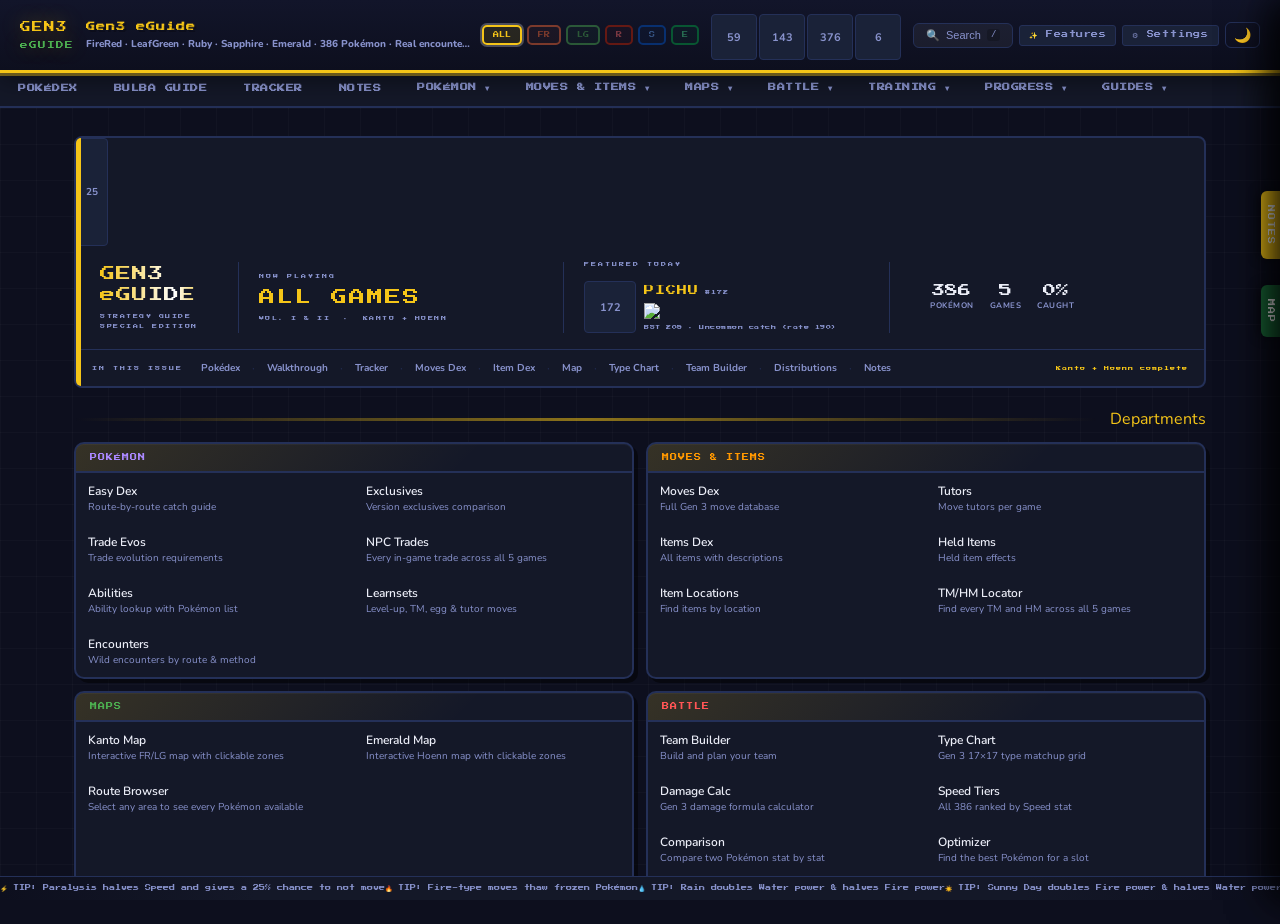
==== commit aee56cdf: "Use --game-color for UI accent theming Replace hardcoded gold/emerald/fire accents with theme variab" ====
--- a/index.html
+++ b/index.html
@@ -26,7 +26,7 @@
     <option value="all">✦ All Games</option>
     <option value="FR">🔥 FireRed</option>
     <option value="LG">🌿 LeafGreen</option>
-    <option value="R">💎 Ruby</option>
+    <option value="R">🔴 Ruby</option>
     <option value="S">🔷 Sapphire</option>
     <option value="E">💚 Emerald</option>
   </select>
@@ -598,7 +598,7 @@
     <div style="display:flex;align-items:center;gap:8px;">
       <button id="dex-filter-toggle" onclick="dexToggleFilters()" title="Toggle filters"
         style="font-size:11px;background:transparent;border:1px solid var(--border);color:var(--muted);padding:3px 8px;border-radius:3px;cursor:pointer;flex-shrink:0;transition:all 0.12s;"
-        onmouseover="this.style.borderColor='var(--gold)';this.style.color='var(--gold)'"
+        onmouseover="var _gc=gameColor();this.style.borderColor=_gc;this.style.color=_gc"
         onmouseout="this.style.borderColor='var(--border)';this.style.color='var(--muted)'">☰</button>
       <div class="search-bar" style="flex:1;"><input type="text" id="searchInput" placeholder="Search Pokémon name or location…" oninput="updateSearchClear(this)"/><button class="search-bar-clear" id="searchClear" onclick="clearSearch()" title="Clear search">✕</button></div>
       <button class="evo-toggle" id="evoToggle" onclick="toggleEvoChain(this)" title="Include evolution chain in search results">Evo Chain</button>
@@ -651,9 +651,13 @@
     <button class="game-tab active-all" onclick="setGame('all',this)"><span class="gt-full">✦ ALL GAMES</span><span class="gt-short">✦ ALL</span></button>
     <button class="game-tab" onclick="setGame('FR',this)"><span class="gt-full">🔥 FIRERED</span><span class="gt-short">🔥 FR</span></button>
     <button class="game-tab" onclick="setGame('LG',this)"><span class="gt-full">🌿 LEAFGREEN</span><span class="gt-short">🌿 LG</span></button>
-    <button class="game-tab" onclick="setGame('R',this)"><span class="gt-full">💎 RUBY</span><span class="gt-short">💎 R</span></button>
+    <button class="game-tab" onclick="setGame('R',this)"><span class="gt-full">🔴 RUBY</span><span class="gt-short">🔴 R</span></button>
     <button class="game-tab" onclick="setGame('S',this)"><span class="gt-full">🔷 SAPPHIRE</span><span class="gt-short">🔷 S</span></button>
     <button class="game-tab" onclick="setGame('E',this)"><span class="gt-full">💚 EMERALD</span><span class="gt-short">💚 E</span></button>
+    <div class="game-tabs-extras">
+      <button id="shinyToggle" class="shiny-toggle" onclick="toggleShinyMode(this)" title="Show shiny sprites">✨ Shiny</button>
+      <span id="dex-poke-count" class="section-count"></span>
+    </div>
   </div>
   <div class="table-panel" id="tablePanel">
     <div id="tableContent"></div>
@@ -668,7 +672,7 @@
 
   <!-- Sidebar -->
   <div id="bulba-sidebar" style="width:220px;flex-shrink:0;background:var(--darker);border-right:2px solid var(--border);overflow-y:auto;padding:12px 0;display:flex;flex-direction:column;">
-    <div style="font-family:'Press Start 2P',monospace;font-size:6px;color:var(--muted);padding:8px 16px 12px;letter-spacing:1px;">BULBAPEDIA GUIDE</div>
+    <div style="font-family:'Press Start 2P',monospace;font-size:6px;color:var(--bulba-accent,#5D9C00);padding:8px 16px 12px;letter-spacing:1px;">BULBAPEDIA GUIDE</div>
     <!-- FR/LG sidebar -->
     <div id="bulba-toc-frlg">
     <div class="bulba-toc-subhead">Main Storyline</div>
@@ -776,14 +780,14 @@
     <div style="padding:8px 14px;background:var(--panel);border-bottom:2px solid var(--border);display:flex;align-items:center;gap:10px;flex-shrink:0;flex-wrap:wrap;">
       <button id="bulba-sidebar-toggle" onclick="bulbaToggleSidebar()" title="Toggle sidebar"
         style="font-size:11px;background:transparent;border:1px solid var(--border);color:var(--muted);padding:3px 8px;border-radius:3px;cursor:pointer;flex-shrink:0;transition:all 0.12s;"
-        onmouseover="this.style.borderColor='#5D9C00';this.style.color='#5D9C00'"
+        onmouseover="var _c=getComputedStyle(document.documentElement).getPropertyValue('--bulba-accent').trim()||'#5D9C00';this.style.borderColor=_c;this.style.color=_c"
         onmouseout="this.style.borderColor='var(--border)';this.style.color='var(--muted)'">☰</button>
-      <span id="bulba-game-label" style="font-family:'Press Start 2P',monospace;font-size:7px;color:#5D9C00;letter-spacing:0.5px;">🌿 BULBAPEDIA WALKTHROUGH</span>
+      <span id="bulba-game-label" style="font-family:'Press Start 2P',monospace;font-size:7px;color:var(--bulba-accent,#5D9C00);letter-spacing:0.5px;">BULBAPEDIA GUIDE</span>
       <span id="bulba-breadcrumb" style="font-size:11px;color:var(--muted);margin-left:4px;"></span>
-      <button id="bulba-sidebar-note-btn" style="display:none;margin-left:auto;font-size:10px;padding:3px 8px;border:1px solid var(--border);border-radius:3px;background:rgba(255,215,0,0.08);color:var(--gold);cursor:pointer;text-align:left;transition:all 0.12s;">+ Note</button>
+      <button id="bulba-sidebar-note-btn" style="display:none;margin-left:auto;font-size:10px;padding:3px 8px;border:1px solid var(--border);border-radius:3px;background:color-mix(in srgb,var(--bulba-accent,var(--gold)) 8%,transparent);color:var(--bulba-accent,var(--gold));cursor:pointer;text-align:left;transition:all 0.12s;">+ Note</button>
       <a id="bulba-ext-link" href="https://bulbapedia.bulbagarden.net/wiki/Walkthrough:Pok%C3%A9mon_FireRed_and_LeafGreen" target="_blank" rel="noopener"
         style="font-size:10px;color:var(--muted);text-decoration:none;border:1px solid var(--border);padding:3px 8px;border-radius:3px;transition:all 0.12s;"
-        onmouseover="this.style.borderColor='#5D9C00';this.style.color='#5D9C00'"
+        onmouseover="var _c=getComputedStyle(document.documentElement).getPropertyValue('--bulba-accent').trim()||'#5D9C00';this.style.borderColor=_c;this.style.color=_c"
         onmouseout="this.style.borderColor='var(--border)';this.style.color='var(--muted)'">↗ View on Bulbapedia</a>
     </div>
 
@@ -834,8 +838,8 @@
 
 
 <!-- ── Notes slide-out tab ── -->
-<button class="notes-panel-tab" id="notesPanelTab" onclick="toggleNotesPanel()" title="Notes">📝 NOTES<span id="notes-tab-badge" class="notes-tab-badge"></span></button>
-<button class="map-panel-tab" id="mapPanelTab" onclick="toggleMapPanel()" title="Map">🗺 MAP</button>
+<button class="notes-panel-tab" id="notesPanelTab" onclick="toggleNotesPanel()" title="Notes">NOTES<span id="notes-tab-badge" class="notes-tab-badge"></span></button>
+<button class="map-panel-tab" id="mapPanelTab" onclick="toggleMapPanel()" title="Map">MAP</button>
 
 
 
@@ -843,7 +847,7 @@
 <!-- EXCLUSIVES PAGE -->
 <div id="page-excl" class="page main">
   <div class="excl-header">
-    <h2>⚔ VERSION EXCLUSIVES</h2>
+    <h2>VERSION EXCLUSIVES</h2>
     <div class="excl-mode-btns">
       <button class="excl-mode-btn active" onclick="setExclMode('RS',this)">R vs S</button>
       <button class="excl-mode-btn" onclick="setExclMode('RE',this)">R vs E</button>
@@ -860,8 +864,8 @@
 <!-- ══ TEAM BUILDER PAGE ══ -->
 <div id="page-team" class="page main">
   <div class="tb-topbar">
-    <button id="tb-sidebar-toggle" onclick="tbToggleSidebar()" title="Toggle sidebar" style="font-size:11px;background:transparent;border:1px solid var(--border);color:var(--muted);padding:3px 8px;border-radius:3px;cursor:pointer;flex-shrink:0;transition:all 0.12s;" onmouseover="this.style.borderColor='var(--gold)';this.style.color='var(--gold)'" onmouseout="this.style.borderColor='var(--border)';this.style.color='var(--muted)'">☰</button>
-    <span style="font-family:'Press Start 2P',monospace;font-size:8px;color:var(--gold);letter-spacing:0.5px;">⚔ TEAM BUILDER</span>
+    <button id="tb-sidebar-toggle" onclick="tbToggleSidebar()" title="Toggle sidebar" style="font-size:11px;background:transparent;border:1px solid var(--border);color:var(--muted);padding:3px 8px;border-radius:3px;cursor:pointer;flex-shrink:0;transition:all 0.12s;" onmouseover="var _gc=gameColor();this.style.borderColor=_gc;this.style.color=_gc" onmouseout="this.style.borderColor='var(--border)';this.style.color='var(--muted)'">☰</button>
+    <span id="tb-page-title" style="font-family:'Press Start 2P',monospace;font-size:8px;color:var(--game-color,var(--gold));letter-spacing:0.5px;">TEAM BUILDER</span>
     <div style="display:flex;gap:4px;" id="tb-game-btns">
       <button class="tb-game-btn active-all" onclick="tbSetGame('all',this)">ALL</button>
       <button class="tb-game-btn" onclick="tbSetGame('FR',this)">FR</button>
@@ -896,10 +900,10 @@
 <!-- ══ POKÉDEX TRACKER PAGE ══ -->
 <div id="page-tracker" class="page main">
   <div class="trk-topbar">
-    <button id="trk-sidebar-toggle" onclick="trkToggleSidebar()" title="Toggle sidebar" style="font-size:11px;background:transparent;border:1px solid var(--border);color:var(--muted);padding:3px 8px;border-radius:3px;cursor:pointer;flex-shrink:0;transition:all 0.12s;" onmouseover="this.style.borderColor='var(--gold)';this.style.color='var(--gold)'" onmouseout="this.style.borderColor='var(--border)';this.style.color='var(--muted)'">☰</button>
-    <span class="trk-title">📋 POKÉDEX TRACKER</span>
-    <span style="font-size:10px;color:var(--muted);" id="trk-mode-hint">Left-click = caught · Right-click = shiny · Data saved locally per save file</span>
-    <button onclick="openProgressModal()" style="font-family:'Press Start 2P',monospace;font-size:7px;padding:6px 12px;background:transparent;border:1px solid rgba(255,215,0,0.35);border-radius:4px;color:rgba(255,215,0,0.65);cursor:pointer;letter-spacing:0.5px;">📊 PROGRESS</button>
+    <button id="trk-sidebar-toggle" onclick="trkToggleSidebar()" title="Toggle sidebar" style="font-size:11px;background:transparent;border:1px solid var(--border);color:var(--muted);padding:3px 8px;border-radius:3px;cursor:pointer;flex-shrink:0;transition:all 0.12s;" onmouseover="var _tc=getComputedStyle(document.getElementById('page-tracker')||document.documentElement).getPropertyValue('--trk-color').trim()||gameColor();this.style.borderColor=_tc;this.style.color=_tc" onmouseout="this.style.borderColor='var(--border)';this.style.color='var(--muted)'">☰</button>
+    <span class="trk-title">POKÉDEX TRACKER</span>
+    <span style="font-size:10px;color:var(--trk-color,var(--muted));" id="trk-mode-hint">Left-click = caught · Right-click = shiny · Data saved locally per save file</span>
+    <button onclick="openProgressModal()" style="font-family:'Press Start 2P',monospace;font-size:7px;padding:6px 12px;background:transparent;border:1px solid color-mix(in srgb,var(--trk-color,var(--gold)) 35%,transparent);border-radius:4px;color:color-mix(in srgb,var(--trk-color,var(--gold)) 65%,transparent);cursor:pointer;letter-spacing:0.5px;">📊 PROGRESS</button>
     <button id="trk-nuzlocke-btn" onclick="toggleNuzlockeMode()" style="font-family:'Press Start 2P',monospace;font-size:7px;padding:6px 12px;background:transparent;border:1px solid var(--border);border-radius:4px;color:var(--muted);cursor:pointer;letter-spacing:0.5px;">💀 NUZLOCKE</button>
     <div id="trk-nuzlocke-legend" style="display:none;align-items:center;gap:12px;font-size:10px;color:var(--muted);">
       <span style="display:flex;align-items:center;gap:4px;"><span style="width:12px;height:12px;background:rgba(255,107,53,0.4);border-radius:2px;display:inline-block;"></span>Fainted</span>
@@ -910,7 +914,7 @@
   <div class="trk-save-tabs" id="trk-save-tabs">
     <button class="trk-save-tab active" onclick="trkSetSave('FR',this)"><span class="gt-full">🔥 FireRed</span><span class="gt-short">🔥 FR</span></button>
     <button class="trk-save-tab" onclick="trkSetSave('LG',this)"><span class="gt-full">🌿 LeafGreen</span><span class="gt-short">🌿 LG</span></button>
-    <button class="trk-save-tab" onclick="trkSetSave('R',this)"><span class="gt-full">💎 Ruby</span><span class="gt-short">💎 R</span></button>
+    <button class="trk-save-tab" onclick="trkSetSave('R',this)"><span class="gt-full">🔴 Ruby</span><span class="gt-short">🔴 R</span></button>
     <button class="trk-save-tab" onclick="trkSetSave('S',this)"><span class="gt-full">🔷 Sapphire</span><span class="gt-short">🔷 S</span></button>
     <button class="trk-save-tab" onclick="trkSetSave('E',this)"><span class="gt-full">🟢 Emerald</span><span class="gt-short">🟢 E</span></button>
   </div>
@@ -1033,7 +1037,7 @@
 <!-- ══ TM/HM LOCATOR PAGE ══ -->
 <div id="page-tmhm" class="page main">
   <div style="padding:8px 14px;background:var(--darker);border-bottom:2px solid var(--border);display:flex;align-items:center;gap:10px;flex-shrink:0;flex-wrap:wrap;">
-    <span style="font-family:'Press Start 2P',monospace;font-size:8px;color:var(--gold);letter-spacing:0.5px;">💿 TM / HM LOCATOR</span>
+    <span id="tmhm-page-title" style="font-family:'Press Start 2P',monospace;font-size:8px;color:var(--game-color,var(--gold));letter-spacing:0.5px;">TM / HM LOCATOR</span>
 
     <div style="display:flex;gap:4px;">
       <button class="tmhm-type-btn active" onclick="tmhmSetType('all',this)">All</button>
@@ -1058,7 +1062,7 @@
 <!-- ══ DAMAGE CALCULATOR PAGE ══ -->
 <div id="page-calc" class="page main">
 <div class="calc-wrap">
-  <div class="page-hd-title" style="font-family:'Press Start 2P',monospace;font-size:9px;letter-spacing:1px;margin-bottom:4px;">⚡ DAMAGE CALCULATOR</div>
+  <div class="page-hd-title" style="font-family:'Press Start 2P',monospace;font-size:9px;letter-spacing:1px;margin-bottom:4px;">DAMAGE CALCULATOR</div>
   <div style="font-size:11px;color:var(--muted);margin-bottom:20px;line-height:1.7;">Gen 3 formula · Physical/Special split by <em>type</em>, not move · All 386 Pokémon · Weather effects</div>
 
   <div class="calc-grid">
@@ -1255,7 +1259,7 @@
 <div id="page-ivev" class="page main">
 <div class="ivev-wrap">
 
-  <div class="page-hd-title" style="font-family:'Press Start 2P',monospace;font-size:9px;letter-spacing:1px;margin-bottom:4px;">📊 IV / EV CALCULATOR</div>
+  <div class="page-hd-title" style="font-family:'Press Start 2P',monospace;font-size:9px;letter-spacing:1px;margin-bottom:4px;">IV / EV CALCULATOR</div>
   <div style="font-size:11px;color:var(--muted);margin-bottom:18px;line-height:1.7;">Gen 3 stat formula · IV range finder · EV planner · Pokérus · Nature multipliers</div>
 
   <!-- Pokémon selector -->
@@ -1382,7 +1386,7 @@
       Enter IVs below (or click <em>Copy from IV Calc</em> to use the values above).
     </div>
     <div style="display:flex;gap:8px;align-items:center;flex-wrap:wrap;margin-bottom:12px;">
-      <button onclick="hpCopyFromCalc()" style="font-size:9px;font-weight:800;padding:5px 10px;border-radius:4px;border:1px solid var(--border);background:var(--card);color:var(--muted);cursor:pointer;transition:all 0.12s;" onmouseover="this.style.borderColor='var(--gold)';this.style.color='var(--gold)'" onmouseout="this.style.borderColor='var(--border)';this.style.color='var(--muted)'">⬆ Copy IVs from Calculator</button>
+      <button onclick="hpCopyFromCalc()" style="font-size:9px;font-weight:800;padding:5px 10px;border-radius:4px;border:1px solid var(--border);background:var(--card);color:var(--muted);cursor:pointer;transition:all 0.12s;" onmouseover="var _gc=gameColor();this.style.borderColor=_gc;this.style.color=_gc" onmouseout="this.style.borderColor='var(--border)';this.style.color='var(--muted)'">⬆ Copy IVs from Calculator</button>
       <button onclick="hpSetIVs(31,31,31,30,31,30)" style="font-size:9px;font-weight:800;padding:5px 10px;border-radius:4px;border:1px solid rgba(255,107,53,0.4);background:rgba(255,107,53,0.05);color:var(--fire);cursor:pointer;" title="Fire: 31/31/31/30/31/30">Fire preset</button>
       <button onclick="hpSetIVs(31,31,31,31,31,30)" style="font-size:9px;font-weight:800;padding:5px 10px;border-radius:4px;border:1px solid rgba(27,143,232,0.4);background:rgba(27,143,232,0.05);color:#1B8FE8;cursor:pointer;" title="Ice: 31/31/31/31/31/30">Ice preset</button>
       <button onclick="hpSetIVs(31,30,31,30,31,30)" style="font-size:9px;font-weight:800;padding:5px 10px;border-radius:4px;border:1px solid rgba(80,56,232,0.4);background:rgba(80,56,232,0.05);color:#5038E8;cursor:pointer;" title="Dragon: 31/30/31/30/31/30">Dragon preset</button>
@@ -1462,7 +1466,7 @@
 <div id="page-compare" class="page main">
 <div class="cmp-wrap">
 
-  <div class="page-hd-title" style="font-family:'Press Start 2P',monospace;font-size:9px;letter-spacing:1px;margin-bottom:4px;">⚖ POKÉMON COMPARISON</div>
+  <div class="page-hd-title" style="font-family:'Press Start 2P',monospace;font-size:9px;letter-spacing:1px;margin-bottom:4px;">POKÉMON COMPARISON</div>
   <div style="font-size:11px;color:var(--muted);margin-bottom:16px;">Side-by-side stats · Movepool · Abilities · Contest · Breeding</div>
 
   <!-- Selector row -->
@@ -1510,7 +1514,7 @@
   <div class="breed-outer">
     <!-- Sidebar -->
     <div class="breed-sidebar">
-      <div style="font-family:'Press Start 2P',monospace;font-size:8px;color:var(--gold);letter-spacing:1px;padding-bottom:8px;border-bottom:1px solid var(--border);">🥚 BREEDING CALC</div>
+      <div class="page-hd-title" style="font-family:'Press Start 2P',monospace;font-size:8px;letter-spacing:1px;padding-bottom:8px;border-bottom:1px solid var(--border);">BREEDING CALC</div>
 
       <!-- Parent A -->
       <div>
@@ -1554,7 +1558,7 @@
 
       <!-- Hatch Steps display -->
       <div id="breed-hatch-info" style="display:none;background:rgba(255,215,0,0.07);border:1px solid rgba(255,215,0,0.3);border-radius:6px;padding:10px;">
-        <div style="font-family:'Press Start 2P',monospace;font-size:7px;color:var(--gold);margin-bottom:6px;">🥚 HATCH COUNTER</div>
+        <div style="font-family:'Press Start 2P',monospace;font-size:7px;color:var(--game-color,var(--gold));margin-bottom:6px;">🥚 HATCH COUNTER</div>
         <div id="breed-hatch-steps" style="font-size:13px;font-weight:800;color:var(--text);"></div>
         <div id="breed-hatch-cycles" style="font-size:10px;color:var(--muted);margin-top:3px;"></div>
         <div style="font-size:10px;color:var(--muted);margin-top:6px;line-height:1.6;">Steps = walking while egg is in party. Flame Body / Magma Armor halves this (get Slugma or Magcargo from Route 113).</div>
@@ -1568,7 +1572,7 @@
       <div id="breed-results">
         <div style="text-align:center;color:var(--muted);margin-top:60px;">
           <div style="font-size:32px;margin-bottom:12px;">🥚</div>
-          <div style="font-family:'Press Start 2P',monospace;font-size:9px;color:var(--gold);margin-bottom:8px;">BREEDING CALCULATOR</div>
+          <div class="page-hd-title" style="font-family:'Press Start 2P',monospace;font-size:9px;margin-bottom:8px;">BREEDING CALCULATOR</div>
           <div style="font-size:12px;line-height:1.8;max-width:480px;margin:0 auto;">Select two compatible parent Pokémon to see what egg moves the offspring can inherit, compatibility check, and hatch step counter.</div>
           <div style="margin-top:16px;font-size:11px;color:var(--muted);line-height:1.8;">
             Tip: Select <strong>Ditto</strong> as Parent A to breed with almost any Pokémon regardless of egg group.<br>
@@ -1584,7 +1588,7 @@
 <div id="page-held" class="page main">
   <div style="height:calc(100vh - var(--page-top, 115px));overflow-y:auto;">
     <div style="max-width:900px;margin:0 auto;padding:24px;">
-      <div class="page-hd-title" style="font-family:'Press Start 2P',monospace;font-size:9px;letter-spacing:1px;margin-bottom:6px;">💎 HELD ITEM REFERENCE</div>
+      <div class="page-hd-title" style="font-family:'Press Start 2P',monospace;font-size:9px;letter-spacing:1px;margin-bottom:6px;">HELD ITEM REFERENCE</div>
       <div style="font-size:12px;color:var(--muted);margin-bottom:20px;">Key in-game and competitive held items in Gen 3 — where to find them and what they do.</div>
 
       <!-- Search + filter -->
@@ -1616,7 +1620,7 @@
 <div id="page-opt" class="page main">
   <div style="height:calc(100vh - var(--page-top, 115px));overflow-y:auto;">
     <div style="max-width:980px;margin:0 auto;padding:24px;">
-      <div class="page-hd-title" style="font-family:'Press Start 2P',monospace;font-size:9px;letter-spacing:1px;margin-bottom:6px;">🎯 ENCOUNTER OPTIMIZER</div>
+      <div class="page-hd-title" style="font-family:'Press Start 2P',monospace;font-size:9px;letter-spacing:1px;margin-bottom:6px;">ENCOUNTER OPTIMIZER</div>
       <div style="font-size:12px;color:var(--muted);margin-bottom:18px;line-height:1.7;">Targeted grinding tools for Gen 3: farmable held items, EXP route picks, EV training spots, and Safari odds.</div>
 
       <div style="display:flex;gap:8px;flex-wrap:wrap;margin-bottom:12px;" id="opt-game-row">
@@ -1645,7 +1649,7 @@
 <div id="page-easydex" class="page main">
   <div style="height:calc(100vh - var(--page-top, 115px));overflow-y:auto;">
     <div style="max-width:1080px;margin:0 auto;padding:24px;">
-      <div class="page-hd-title" style="font-family:'Press Start 2P',monospace;font-size:9px;letter-spacing:1px;margin-bottom:6px;">🗺 EASY DEX ROUTE</div>
+      <div class="page-hd-title" style="font-family:'Press Start 2P',monospace;font-size:9px;letter-spacing:1px;margin-bottom:6px;">EASY DEX ROUTE</div>
       <div id="easyDexIntro" style="font-size:12px;color:var(--muted);margin-bottom:18px;line-height:1.7;">A chronological easiest-dex route for FireRed using the Bulbapedia walkthrough order. Each stop highlights the Pokémon whose absolute best direct encounter rate lands there, with separate views for in-game trades, evolution cleanup, and non-wild special pickups.</div>
 
       <div style="display:flex;gap:8px;flex-wrap:wrap;margin-bottom:16px;" id="easydex-tab-row">
@@ -1669,7 +1673,7 @@
 <div id="page-abilities" class="page main">
   <div style="height:calc(100vh - var(--page-top, 115px));overflow-y:auto;">
     <div style="max-width:900px;margin:0 auto;padding:24px;">
-      <div class="page-hd-title" style="font-family:'Press Start 2P',monospace;font-size:9px;letter-spacing:1px;margin-bottom:6px;">⚡ ABILITIES REFERENCE</div>
+      <div class="page-hd-title" style="font-family:'Press Start 2P',monospace;font-size:9px;letter-spacing:1px;margin-bottom:6px;">ABILITIES REFERENCE</div>
       <div style="font-size:12px;color:var(--muted);margin-bottom:18px;line-height:1.7;">All Gen 3 abilities — effects and which Pokémon have them. Click any Pokémon to open its Pokédex entry.</div>
       <div style="position:relative;display:flex;align-items:center;margin-bottom:20px;">
         <input id="ab-search" type="text" placeholder="Search abilities or Pokémon…" oninput="abRender();updateClearBtn(this,'ab-search-clear')"
@@ -1685,7 +1689,7 @@
 <div id="page-learnsets" class="page main">
   <div style="height:calc(100vh - var(--page-top, 115px));overflow-y:auto;">
     <div style="max-width:900px;margin:0 auto;padding:24px;">
-      <div class="page-hd-title" style="font-family:'Press Start 2P',monospace;font-size:9px;letter-spacing:1px;margin-bottom:6px;">📋 LEARNSET VIEWER</div>
+      <div class="page-hd-title" style="font-family:'Press Start 2P',monospace;font-size:9px;letter-spacing:1px;margin-bottom:6px;">LEARNSET VIEWER</div>
       <div style="font-size:12px;color:var(--muted);margin-bottom:18px;line-height:1.7;">Full move learnsets by Pokémon — level-up, TM/HM, egg moves with parent lookup, and tutors.</div>
       <div style="display:flex;gap:10px;margin-bottom:20px;position:relative;">
         <input id="ls-search" type="text" placeholder="Search Pokémon…" oninput="lsSearchInput(this.value);updateClearBtn(this,'ls-search-clear')" autocomplete="off"
@@ -1702,7 +1706,7 @@
 <div id="page-encounters" class="page main">
   <div style="height:calc(100vh - var(--page-top, 115px));overflow-y:auto;">
     <div style="max-width:900px;margin:0 auto;padding:24px;">
-      <div class="page-hd-title" style="font-family:'Press Start 2P',monospace;font-size:9px;letter-spacing:1px;margin-bottom:6px;">🌿 ENCOUNTER TABLES</div>
+      <div class="page-hd-title" style="font-family:'Press Start 2P',monospace;font-size:9px;letter-spacing:1px;margin-bottom:6px;">ENCOUNTER TABLES</div>
       <div style="font-size:12px;color:var(--muted);margin-bottom:18px;line-height:1.7;">Wild Pokémon encounter tables by route — all methods and rates. Select a game then filter by location.</div>
       <div style="display:flex;gap:10px;margin-bottom:16px;flex-wrap:wrap;align-items:center;">
         <div id="enc-game-btns" style="display:flex;gap:6px;flex-wrap:wrap;"></div>
@@ -1721,7 +1725,7 @@
 <div id="page-itemlocs" class="page main">
   <div style="height:calc(100vh - var(--page-top, 115px));overflow-y:auto;">
     <div style="max-width:900px;margin:0 auto;padding:24px;">
-      <div class="page-hd-title" style="font-family:'Press Start 2P',monospace;font-size:9px;letter-spacing:1px;margin-bottom:6px;">🎒 ITEM LOCATIONS</div>
+      <div class="page-hd-title" style="font-family:'Press Start 2P',monospace;font-size:9px;letter-spacing:1px;margin-bottom:6px;">ITEM LOCATIONS</div>
       <div style="font-size:12px;color:var(--muted);margin-bottom:18px;line-height:1.7;">Browse every in-game item by location — ordered chronologically through the game.</div>
       <div style="display:flex;gap:10px;margin-bottom:16px;flex-wrap:wrap;align-items:center;">
         <div id="iloc-game-btns" style="display:flex;gap:6px;flex-wrap:wrap;"></div>
@@ -1740,7 +1744,7 @@
 <div id="page-speedtiers" class="page main">
   <div style="height:calc(100vh - var(--page-top, 115px));overflow-y:auto;">
     <div style="max-width:900px;margin:0 auto;padding:24px;">
-      <div class="page-hd-title" style="font-family:'Press Start 2P',monospace;font-size:9px;letter-spacing:1px;margin-bottom:6px;">⚡ SPEED TIERS</div>
+      <div class="page-hd-title" style="font-family:'Press Start 2P',monospace;font-size:9px;letter-spacing:1px;margin-bottom:6px;">SPEED TIERS</div>
       <div style="font-size:12px;color:var(--muted);margin-bottom:18px;line-height:1.7;">All Gen 3 Pokémon sorted by base Speed. Enter a Speed stat to see what you outspeed.</div>
       <div style="display:flex;gap:10px;margin-bottom:20px;flex-wrap:wrap;align-items:center;">
         <div style="display:flex;align-items:center;gap:8px;background:var(--card);border:1px solid var(--border);border-radius:6px;padding:8px 14px;">
@@ -1769,7 +1773,7 @@
 <div id="page-contests" class="page main">
   <div style="height:calc(100vh - var(--page-top, 115px));overflow-y:auto;">
     <div style="max-width:900px;margin:0 auto;padding:24px;">
-      <div class="page-hd-title" style="font-family:'Press Start 2P',monospace;font-size:9px;letter-spacing:1px;margin-bottom:6px;">🎀 POKÉMON CONTESTS</div>
+      <div class="page-hd-title" style="font-family:'Press Start 2P',monospace;font-size:9px;letter-spacing:1px;margin-bottom:6px;">POKÉMON CONTESTS</div>
       <div style="font-size:12px;color:var(--muted);margin-bottom:18px;line-height:1.7;">Complete guide to Pokémon Contests in Ruby, Sapphire &amp; Emerald — conditions, Pokéblocks, appeal, and ribbons.</div>
       <div id="contests-content"></div>
     </div>
@@ -1780,7 +1784,7 @@
 <div id="page-frontier" class="page main">
   <div style="height:calc(100vh - var(--page-top, 115px));overflow-y:auto;">
     <div style="max-width:900px;margin:0 auto;padding:24px;">
-      <div class="page-hd-title" style="font-family:'Press Start 2P',monospace;font-size:9px;letter-spacing:1px;margin-bottom:6px;">🏆 BATTLE FRONTIER</div>
+      <div class="page-hd-title" style="font-family:'Press Start 2P',monospace;font-size:9px;letter-spacing:1px;margin-bottom:6px;">BATTLE FRONTIER</div>
       <div style="font-size:12px;color:var(--muted);margin-bottom:18px;line-height:1.7;">Emerald's Battle Frontier — all 7 facilities, how each works, the Frontier Brain you face, and strategy tips.</div>
       <div id="frontier-content"></div>
     </div>
@@ -1791,7 +1795,7 @@
 <div id="page-essentials" class="page main">
   <div style="height:calc(100vh - var(--page-top, 115px));overflow-y:auto;">
     <div style="max-width:900px;margin:0 auto;padding:24px;">
-      <div class="page-hd-title" style="font-family:'Press Start 2P',monospace;font-size:9px;letter-spacing:1px;margin-bottom:6px;">🧭 BEGINNER ESSENTIALS</div>
+      <div class="page-hd-title" style="font-family:'Press Start 2P',monospace;font-size:9px;letter-spacing:1px;margin-bottom:6px;">BEGINNER ESSENTIALS</div>
       <div style="font-size:12px;color:var(--muted);margin-bottom:18px;line-height:1.7;">A quick-start guide to how Gen 3 actually plays: where to heal, how encounters work, when to fish or surf, and what matters early.</div>
       <div id="essentials-content"></div>
     </div>
@@ -1802,7 +1806,7 @@
 <div id="page-missables" class="page main">
   <div style="height:calc(100vh - var(--page-top, 115px));overflow-y:auto;">
     <div style="max-width:900px;margin:0 auto;padding:24px;">
-      <div class="page-hd-title" style="font-family:'Press Start 2P',monospace;font-size:9px;letter-spacing:1px;margin-bottom:6px;">⚠ MISSABLES &amp; ONE-TIME EVENTS</div>
+      <div class="page-hd-title" style="font-family:'Press Start 2P',monospace;font-size:9px;letter-spacing:1px;margin-bottom:6px;">MISSABLES &amp; ONE-TIME EVENTS</div>
       <div style="font-size:12px;color:var(--muted);margin-bottom:18px;line-height:1.7;">Everything you can permanently miss or only get once — check them off as you go. Progress saved locally per game.</div>
       <div style="display:flex;gap:8px;flex-wrap:wrap;margin-bottom:20px;" id="miss-game-btns"></div>
       <div id="miss-progress-bar" style="margin-bottom:16px;display:none;">
@@ -1811,7 +1815,7 @@
           <button onclick="missReset()" style="background:none;border:none;color:var(--muted);font-size:10px;cursor:pointer;padding:0;">Reset</button>
         </div>
         <div style="height:4px;background:var(--border);border-radius:2px;overflow:hidden;">
-          <div id="miss-progress-fill" style="height:100%;background:var(--gold);transition:width 0.3s;"></div>
+          <div id="miss-progress-fill" style="height:100%;background:var(--game-color,var(--gold));transition:width 0.3s;"></div>
         </div>
       </div>
       <div id="miss-content"></div>
@@ -1823,7 +1827,7 @@
 <div id="page-berries" class="page main">
   <div style="height:calc(100vh - var(--page-top, 115px));overflow-y:auto;">
     <div style="max-width:900px;margin:0 auto;padding:24px;">
-      <div class="page-hd-title" style="font-family:'Press Start 2P',monospace;font-size:9px;letter-spacing:1px;margin-bottom:6px;">🫐 BERRY FARMING</div>
+      <div class="page-hd-title" style="font-family:'Press Start 2P',monospace;font-size:9px;letter-spacing:1px;margin-bottom:6px;">BERRY FARMING</div>
       <div style="font-size:12px;color:var(--muted);margin-bottom:18px;line-height:1.7;">Berry growth timers, yields, mutation chart, and Berry Master phrases for Ruby, Sapphire &amp; Emerald.</div>
       <div id="berries-content"></div>
     </div>
@@ -1834,7 +1838,7 @@
 <div id="page-ribbons" class="page main">
   <div style="height:calc(100vh - var(--page-top, 115px));overflow-y:auto;">
     <div style="max-width:960px;margin:0 auto;padding:24px;">
-      <div class="page-hd-title" style="font-family:'Press Start 2P',monospace;font-size:9px;letter-spacing:1px;margin-bottom:6px;">🎀 RIBBON TRACKER</div>
+      <div class="page-hd-title" style="font-family:'Press Start 2P',monospace;font-size:9px;letter-spacing:1px;margin-bottom:6px;">RIBBON TRACKER</div>
       <div style="font-size:12px;color:var(--muted);margin-bottom:18px;line-height:1.7;">All obtainable ribbons across Gen 3 GBA games. Check them off as you earn them — progress saved per-game.</div>
       <div id="ribbon-game-btns" style="display:flex;gap:8px;flex-wrap:wrap;margin-bottom:16px;"></div>
       <div id="ribbon-progress-bar" style="margin-bottom:16px;">
@@ -1843,7 +1847,7 @@
           <button onclick="ribbonReset()" style="font-size:10px;background:transparent;border:1px solid var(--border);color:var(--muted);padding:2px 8px;border-radius:4px;cursor:pointer;">Reset</button>
         </div>
         <div style="background:var(--panel);border-radius:4px;height:6px;overflow:hidden;">
-          <div id="ribbon-progress-fill" style="height:100%;background:var(--gold);transition:width 0.3s;width:0%;"></div>
+          <div id="ribbon-progress-fill" style="height:100%;background:var(--game-color,var(--gold));transition:width 0.3s;width:0%;"></div>
         </div>
       </div>
       <div id="ribbon-content"></div>
@@ -1855,7 +1859,7 @@
 <div id="page-expcalc" class="page main">
   <div style="height:calc(100vh - var(--page-top, 115px));overflow-y:auto;">
     <div style="max-width:800px;margin:0 auto;padding:24px;">
-      <div class="page-hd-title" style="font-family:'Press Start 2P',monospace;font-size:9px;letter-spacing:1px;margin-bottom:6px;">📈 EXPERIENCE CALCULATOR</div>
+      <div class="page-hd-title" style="font-family:'Press Start 2P',monospace;font-size:9px;letter-spacing:1px;margin-bottom:6px;">EXPERIENCE CALCULATOR</div>
       <div style="font-size:12px;color:var(--muted);margin-bottom:18px;line-height:1.7;">EXP to next level, total EXP, growth group lookup, and Rare Candy planner for all 386 Gen 3 Pokémon.</div>
       <div id="expcalc-content"></div>
     </div>
@@ -1865,7 +1869,7 @@
 <div id="page-npctrades" class="page main">
   <div style="height:calc(100vh - var(--page-top, 115px));overflow-y:auto;">
     <div style="max-width:900px;margin:0 auto;padding:24px;">
-      <div class="page-hd-title" style="font-family:'Press Start 2P',monospace;font-size:9px;letter-spacing:1px;margin-bottom:6px;">🤝 NPC IN-GAME TRADES</div>
+      <div class="page-hd-title" style="font-family:'Press Start 2P',monospace;font-size:9px;letter-spacing:1px;margin-bottom:6px;">NPC IN-GAME TRADES</div>
       <div style="font-size:12px;color:var(--muted);margin-bottom:18px;line-height:1.7;">Every NPC trade across all 5 Gen 3 games — what they want, what they give, OT names, held items, and tips.</div>
       <div id="npctrades-content"></div>
     </div>
@@ -1875,7 +1879,7 @@
 <div id="page-happiness" class="page main">
   <div style="height:calc(100vh - var(--page-top, 115px));overflow-y:auto;">
     <div style="max-width:860px;margin:0 auto;padding:24px;">
-      <div class="page-hd-title" style="font-family:'Press Start 2P',monospace;font-size:9px;letter-spacing:1px;margin-bottom:6px;">💛 HAPPINESS TRACKER</div>
+      <div class="page-hd-title" style="font-family:'Press Start 2P',monospace;font-size:9px;letter-spacing:1px;margin-bottom:6px;">HAPPINESS TRACKER</div>
       <div style="font-size:12px;color:var(--muted);margin-bottom:18px;line-height:1.7;">Track friendship-evolution candidates and happiness methods across all Gen 3 games.</div>
       <div id="happiness-content"></div>
     </div>
@@ -1886,7 +1890,7 @@
 <div id="page-rng" class="page main">
   <div style="height:calc(100vh - var(--page-top, 115px));overflow-y:auto;">
     <div style="max-width:860px;margin:0 auto;padding:24px;">
-      <div class="page-hd-title" style="font-family:'Press Start 2P',monospace;font-size:9px;letter-spacing:1px;margin-bottom:6px;">🎲 RNG MANIPULATION GUIDE</div>
+      <div class="page-hd-title" style="font-family:'Press Start 2P',monospace;font-size:9px;letter-spacing:1px;margin-bottom:6px;">RNG MANIPULATION GUIDE</div>
       <div style="font-size:12px;color:var(--muted);margin-bottom:18px;line-height:1.7;">Gen 3 RNG mechanics — TID/SID manipulation, Methods 1/2/4, shiny hunting, IV abuse for Ruby/Sapphire/Emerald/FireRed/LeafGreen.</div>
       <div id="rng-content"></div>
     </div>
@@ -1897,7 +1901,7 @@
 <div id="page-distributions" class="page main">
   <div style="height:calc(100vh - var(--page-top, 115px));overflow-y:auto;">
     <div style="max-width:1100px;margin:0 auto;padding:24px;">
-      <div class="page-hd-title" style="font-family:'Press Start 2P',monospace;font-size:9px;letter-spacing:1px;margin-bottom:6px;">📦 GEN 3 DISTRIBUTIONS</div>
+      <div class="page-hd-title" style="font-family:'Press Start 2P',monospace;font-size:9px;letter-spacing:1px;margin-bottom:6px;">GEN 3 DISTRIBUTIONS</div>
       <div style="font-size:12px;color:var(--muted);margin-bottom:18px;line-height:1.7;">Catalog of classic Gen 3 event distribution ROMs and modern Project Wonder patches, plus a full per-game checklist for every obtainable reward.</div>
       <div id="distributions-content"></div>
     </div>
@@ -1907,7 +1911,7 @@
 <div id="page-natures" class="page main">
   <div style="height:calc(100vh - var(--page-top, 115px));overflow-y:auto;">
     <div style="max-width:860px;margin:0 auto;padding:24px;">
-      <div class="page-hd-title" style="font-family:'Press Start 2P',monospace;font-size:9px;letter-spacing:1px;margin-bottom:6px;">🌿 NATURE CHART</div>
+      <div class="page-hd-title" style="font-family:'Press Start 2P',monospace;font-size:9px;letter-spacing:1px;margin-bottom:6px;">NATURE CHART</div>
       <div style="font-size:12px;color:var(--muted);margin-bottom:18px;line-height:1.7;">All 25 natures — boosted stat (+10%), lowered stat (−10%), and preferred/disliked Pokéblock flavors.</div>
       <div id="natures-content"></div>
     </div>
@@ -1917,7 +1921,7 @@
 <div id="page-catchcalc" class="page main">
   <div style="height:calc(100vh - var(--page-top, 115px));overflow-y:auto;">
     <div style="max-width:860px;margin:0 auto;padding:24px;">
-      <div class="page-hd-title" style="font-family:'Press Start 2P',monospace;font-size:9px;letter-spacing:1px;margin-bottom:6px;">🎯 CATCH RATE CALCULATOR</div>
+      <div class="page-hd-title" style="font-family:'Press Start 2P',monospace;font-size:9px;letter-spacing:1px;margin-bottom:6px;">CATCH RATE CALCULATOR</div>
       <div style="font-size:12px;color:var(--muted);margin-bottom:18px;line-height:1.7;">Gen 3 catch probability per ball — enter Pokémon, HP%, status condition, and battle conditions.</div>
       <div id="catchcalc-content"></div>
     </div>
@@ -1927,7 +1931,7 @@
 <div id="page-dexdash" class="page main">
   <div style="height:calc(100vh - var(--page-top, 115px));overflow-y:auto;">
     <div style="max-width:860px;margin:0 auto;padding:24px;">
-      <div class="page-hd-title" style="font-family:'Press Start 2P',monospace;font-size:9px;letter-spacing:1px;margin-bottom:6px;">📊 POKÉDEX DASHBOARD</div>
+      <div class="page-hd-title" style="font-family:'Press Start 2P',monospace;font-size:9px;letter-spacing:1px;margin-bottom:6px;">POKÉDEX DASHBOARD</div>
       <div style="font-size:12px;color:var(--muted);margin-bottom:18px;line-height:1.7;">Pokédex completion across all Gen 3 saves — seen, caught, and shiny counts from your tracker data.</div>
       <div id="dexdash-content"></div>
     </div>
@@ -1937,7 +1941,7 @@
 <div id="page-tradeevo" class="page main">
   <div id="tradeevo-scroll" style="height:calc(100vh - var(--page-top, 115px));overflow-y:auto;overflow-x:hidden;">
     <div style="max-width:860px;margin:0 auto;padding:24px;">
-      <div class="page-hd-title" style="font-family:'Press Start 2P',monospace;font-size:9px;letter-spacing:1px;margin-bottom:6px;">🔗 TRADE EVOLUTION HELPER</div>
+      <div class="page-hd-title" style="font-family:'Press Start 2P',monospace;font-size:9px;letter-spacing:1px;margin-bottom:6px;">TRADE EVOLUTION HELPER</div>
       <div style="font-size:12px;color:var(--muted);margin-bottom:20px;line-height:1.7;">All Pokémon that evolve via trading in Gen 3, including what held item is required and where to obtain it. Pokémon that require trading can only be obtained by linking two GBA systems or using an emulator link cable.</div>
 
       <div style="background:rgba(255,107,53,0.08);border:1px solid rgba(255,107,53,0.3);border-radius:6px;padding:12px 16px;margin-bottom:20px;font-size:12px;line-height:1.7;">
@@ -1954,7 +1958,7 @@
       <div id="tradeevo-gen4"></div>
 
       <!-- Item location guide -->
-      <div style="font-family:'Press Start 2P',monospace;font-size:8px;color:var(--gold);letter-spacing:0.5px;margin:28px 0 12px;">🗺 WHERE TO FIND TRADE ITEMS</div>
+      <div style="font-family:'Press Start 2P',monospace;font-size:8px;color:var(--game-color,var(--gold));letter-spacing:0.5px;margin:28px 0 12px;">🗺 WHERE TO FIND TRADE ITEMS</div>
       <div id="tradeevo-items"></div>
     </div>
   </div>
@@ -2011,7 +2015,7 @@
 <!-- ══ TYPE CHART PAGE ══ -->
 <div id="page-typechart" class="page main" style="height:calc(100vh - var(--page-top, 115px));overflow-y:auto;flex-direction:column;">
   <div style="max-width:960px;margin:0 auto;padding:24px 20px;">
-    <div class="page-hd-title" style="font-family:'Press Start 2P',monospace;font-size:9px;letter-spacing:1px;margin-bottom:4px;">🔮 TYPE CHART</div>
+    <div class="page-hd-title" style="font-family:'Press Start 2P',monospace;font-size:9px;letter-spacing:1px;margin-bottom:4px;">TYPE CHART</div>
     <div style="font-size:11px;color:var(--muted);margin-bottom:18px;line-height:1.7;">Gen 3 · Full chart + single-type lookup</div>
     <div class="panel" style="padding:16px 16px 20px;overflow-x:auto;"><div id="typechart-page-body"></div></div>
   </div>
@@ -2032,7 +2036,7 @@
 <!-- ══ TUTORS PAGE ══ -->
 <div id="page-tutors" class="page main">
   <div class="tutors-wrap">
-    <div class="page-hd-title" style="font-family:'Press Start 2P',monospace;font-size:9px;letter-spacing:1px;margin-bottom:4px;">🎓 MOVE TUTORS</div>
+    <div class="page-hd-title" style="font-family:'Press Start 2P',monospace;font-size:9px;letter-spacing:1px;margin-bottom:4px;">MOVE TUTORS</div>
     <div style="font-size:11px;color:var(--muted);margin-bottom:18px;line-height:1.7;">All move tutors across Gen 3 GBA games · FR/LG tutors are one-time events · Emerald tutors require Battle Points (BP)</div>
     <div class="panel" style="overflow:hidden;">
       <div style="padding:10px 14px;background:var(--panel);border-bottom:1px solid var(--border);font-size:11px;color:var(--muted);line-height:1.7;">
@@ -2084,7 +2088,7 @@
 <div id="notes-panel" class="notes-panel">
 
   <div style="display:flex;align-items:center;justify-content:space-between;padding:12px 14px;border-bottom:1px solid var(--border);background:var(--panel);flex-shrink:0;">
-    <div style="font-family:'Press Start 2P',monospace;font-size:9px;color:var(--gold);letter-spacing:1px;">📝 NOTES</div>
+    <div style="font-family:'Press Start 2P',monospace;font-size:9px;color:var(--mast-accent,var(--gold));letter-spacing:1px;">📝 NOTES</div>
     <button onclick="closeNotesPanel()" style="background:none;border:none;color:var(--muted);cursor:pointer;font-size:18px;line-height:1;padding:2px 4px;">✕</button>
   </div>
 
@@ -2092,7 +2096,7 @@
     <button class="notes-game-tab active" data-game="ALL" onclick="notesSetGame('ALL')">ALL</button>
     <button class="notes-game-tab" data-game="FR" onclick="notesSetGame('FR')">🔥 FR</button>
     <button class="notes-game-tab" data-game="LG" onclick="notesSetGame('LG')">🌿 LG</button>
-    <button class="notes-game-tab" data-game="R" onclick="notesSetGame('R')">💎 R</button>
+    <button class="notes-game-tab" data-game="R" onclick="notesSetGame('R')">🔴 R</button>
     <button class="notes-game-tab" data-game="S" onclick="notesSetGame('S')">🔷 S</button>
     <button class="notes-game-tab" data-game="E" onclick="notesSetGame('E')">💚 E</button>
   </div>
@@ -2102,7 +2106,7 @@
       <input id="notes-search-input" type="text" placeholder="🔍 Search notes…" oninput="notesSearch(this.value)"
         style="flex:1;background:var(--card);border:1px solid var(--border);border-radius:5px;padding:7px 10px;color:var(--text);font-size:12px;outline:none;">
       <button onclick="openNoteEditorNew()"
-        style="background:var(--gold);color:#000;border:none;border-radius:5px;padding:7px 14px;font-size:11px;font-weight:700;cursor:pointer;white-space:nowrap;">+ New</button>
+        style="background:var(--game-color,var(--gold));color:#000;border:none;border-radius:5px;padding:7px 14px;font-size:11px;font-weight:700;cursor:pointer;white-space:nowrap;">+ New</button>
     </div>
     <div id="notes-toolbar" style="display:flex;gap:6px;flex-wrap:wrap;padding:8px 12px;border-bottom:1px solid var(--border);background:var(--panel);flex-shrink:0;">
       <button class="note-label-pill active" id="notes-view-active" onclick="notesSetView('active')">Active</button>
@@ -2120,7 +2124,7 @@
 
   <div id="notes-editor-view" style="display:none;flex-direction:column;flex:1;min-height:0;">
     <div style="display:flex;align-items:center;justify-content:space-between;padding:10px 12px;border-bottom:1px solid var(--border);flex-shrink:0;background:var(--panel);">
-      <div style="font-family:'Press Start 2P',monospace;font-size:7px;color:var(--gold);">EDIT NOTE</div>
+      <div style="font-family:'Press Start 2P',monospace;font-size:7px;color:var(--game-color,var(--gold));">EDIT NOTE</div>
       <div style="display:flex;gap:6px;align-items:center;">
         <button id="ne-pin" class="note-fmt-btn" onclick="neTogglePin()">📌 Pin</button>
         <div style="position:relative;">
@@ -2141,7 +2145,7 @@
           <option value="ALL">🌐 All Games</option>
           <option value="FR">🔥 FireRed</option>
           <option value="LG">🌿 LeafGreen</option>
-          <option value="R">💎 Ruby</option>
+          <option value="R">🔴 Ruby</option>
           <option value="S">🔷 Sapphire</option>
           <option value="E">💚 Emerald</option>
         </select>
@@ -2152,7 +2156,7 @@
         <div style="display:flex;gap:6px;flex-wrap:wrap;">
           <button class="ne-tag-btn note-tag-chip" data-game="FR" onclick="this.classList.toggle('active')">🔥 FR</button>
           <button class="ne-tag-btn note-tag-chip" data-game="LG" onclick="this.classList.toggle('active')">🌿 LG</button>
-          <button class="ne-tag-btn note-tag-chip" data-game="R" onclick="this.classList.toggle('active')">💎 R</button>
+          <button class="ne-tag-btn note-tag-chip" data-game="R" onclick="this.classList.toggle('active')">🔴 R</button>
           <button class="ne-tag-btn note-tag-chip" data-game="S" onclick="this.classList.toggle('active')">🔷 S</button>
           <button class="ne-tag-btn note-tag-chip" data-game="E" onclick="this.classList.toggle('active')">💚 E</button>
         </div>
@@ -2257,7 +2261,7 @@
 <div id="page-safarizone" class="page main">
   <div style="height:calc(100vh - var(--page-top, 115px));overflow-y:auto;">
     <div style="max-width:900px;margin:0 auto;padding:24px;">
-      <div class="page-hd-title" style="font-family:'Press Start 2P',monospace;font-size:9px;letter-spacing:1px;margin-bottom:6px;">🦁 SAFARI ZONE CALCULATOR</div>
+      <div class="page-hd-title" style="font-family:'Press Start 2P',monospace;font-size:9px;letter-spacing:1px;margin-bottom:6px;">SAFARI ZONE CALCULATOR</div>
       <div style="font-size:12px;color:var(--muted);margin-bottom:18px;line-height:1.7;">Track steps &amp; balls, calculate catch odds per strategy, and browse Pokémon by area.</div>
       <div id="safari-content"></div>
     </div>
@@ -2268,7 +2272,7 @@
 <div id="page-statcalc" class="page main">
   <div style="height:calc(100vh - var(--page-top, 115px));overflow-y:auto;">
     <div style="max-width:900px;margin:0 auto;padding:24px;">
-      <div class="page-hd-title" style="font-family:'Press Start 2P',monospace;font-size:9px;letter-spacing:1px;margin-bottom:6px;">📊 STAT CALCULATOR</div>
+      <div class="page-hd-title" style="font-family:'Press Start 2P',monospace;font-size:9px;letter-spacing:1px;margin-bottom:6px;">STAT CALCULATOR</div>
       <div style="font-size:12px;color:var(--muted);margin-bottom:18px;line-height:1.7;">Enter a Pokémon, level, nature, IVs, and EVs to compute all final stats using the Gen 3 formula.</div>
       <div id="statcalc-content"></div>
     </div>
@@ -2279,7 +2283,7 @@
 <div id="page-pokeblock" class="page main">
   <div style="height:calc(100vh - var(--page-top, 115px));overflow-y:auto;">
     <div style="max-width:900px;margin:0 auto;padding:24px;">
-      <div class="page-hd-title" style="font-family:'Press Start 2P',monospace;font-size:9px;letter-spacing:1px;margin-bottom:6px;">🍬 POKÉBLOCK OPTIMIZER</div>
+      <div class="page-hd-title" style="font-family:'Press Start 2P',monospace;font-size:9px;letter-spacing:1px;margin-bottom:6px;">POKÉBLOCK OPTIMIZER</div>
       <div style="font-size:12px;color:var(--muted);margin-bottom:18px;line-height:1.7;">Find the best berries to blend for each contest condition. Reference for every Gen 3 berry flavor.</div>
       <div id="pokeblock-content"></div>
     </div>
@@ -2290,7 +2294,7 @@
 <div id="page-e4ref" class="page main">
   <div style="height:calc(100vh - var(--page-top, 115px));overflow-y:auto;">
     <div style="max-width:1000px;margin:0 auto;padding:24px;">
-      <div class="page-hd-title" style="font-family:'Press Start 2P',monospace;font-size:9px;letter-spacing:1px;margin-bottom:6px;">🏆 ELITE FOUR &amp; CHAMPION</div>
+      <div class="page-hd-title" style="font-family:'Press Start 2P',monospace;font-size:9px;letter-spacing:1px;margin-bottom:6px;">ELITE FOUR &amp; CHAMPION</div>
       <div style="font-size:12px;color:var(--muted);margin-bottom:18px;line-height:1.7;">Full team rosters and type weaknesses for every E4 member and Champion across all 5 Gen 3 games.</div>
       <div id="e4ref-content"></div>
     </div>
@@ -2301,7 +2305,7 @@
 <div id="page-rematches" class="page main">
   <div style="height:calc(100vh - var(--page-top, 115px));overflow-y:auto;">
     <div style="max-width:1000px;margin:0 auto;padding:24px;">
-      <div class="page-hd-title" style="font-family:'Press Start 2P',monospace;font-size:9px;letter-spacing:1px;margin-bottom:6px;">🔄 REMATCH TRAINERS</div>
+      <div class="page-hd-title" style="font-family:'Press Start 2P',monospace;font-size:9px;letter-spacing:1px;margin-bottom:6px;">REMATCH TRAINERS</div>
       <div style="font-size:12px;color:var(--muted);margin-bottom:18px;line-height:1.7;">VS Seeker rematches (FR/LG) and Trainer's Eye (Emerald) — curated for EV training and EXP grinding.</div>
       <div id="rematches-content"></div>
     </div>
@@ -2313,7 +2317,7 @@
 <!-- ══ ROUTE BROWSER ══ -->
 <div id="page-routebrowser" class="page main" style="height:calc(100vh - var(--page-top, 115px));overflow:hidden;flex-direction:column;">
   <div style="padding:10px 16px;background:var(--darker);border-bottom:2px solid var(--border);display:flex;align-items:center;gap:10px;flex-wrap:wrap;flex-shrink:0;">
-    <span style="font-family:'Press Start 2P',monospace;font-size:8px;color:var(--gold);letter-spacing:0.5px;">🗺 ROUTE BROWSER</span>
+    <span id="rb-page-title" style="font-family:'Press Start 2P',monospace;font-size:8px;color:var(--game-color,var(--gold));letter-spacing:0.5px;">ROUTE BROWSER</span>
     <div id="rb-game-btns" style="display:flex;gap:4px;"></div>
     <input id="rb-search" type="text" placeholder="Search location…" oninput="rbFilter()"
       style="flex:1;min-width:150px;max-width:240px;padding:6px 10px;background:var(--card);border:1px solid var(--border);border-radius:5px;color:var(--text);font-size:12px;font-family:'Nunito',sans-serif;"
--- a/assets/css/app.css
+++ b/assets/css/app.css
@@ -45,7 +45,7 @@
 .item-page{flex-direction:column!important;height:calc(100vh - var(--page-top, 115px));overflow:hidden;}
 .item-controls{display:flex;align-items:center;gap:10px;padding:10px 16px;background:var(--darker);border-bottom:2px solid var(--border);flex-shrink:0;flex-wrap:wrap;}
 .item-search-inp{flex:1;min-width:180px;max-width:320px;padding:8px 13px;background:var(--card);border:1px solid var(--border);border-radius:5px;color:var(--text);font-size:13px;font-family:'Nunito',sans-serif;box-shadow:inset 0 1px 3px rgba(0,0,0,0.25);}
-.item-search-inp:focus{outline:none;border-color:var(--gold);}
+.item-search-inp:focus{outline:none;border-color:var(--game-color,var(--gold));}
 .item-cat-btns{display:flex;gap:4px;flex-wrap:wrap;}
 .item-cat-btn{font-size:9px;font-weight:800;padding:3px 8px;border-radius:4px;border:1px solid var(--border);background:var(--card);color:var(--muted);cursor:pointer;transition:all 0.12s;text-transform:uppercase;letter-spacing:0.3px;}
 .item-cat-btn.active{color:#000;border-color:transparent;}
@@ -65,16 +65,16 @@
 .item-table tr.it-exp-open td{background:rgba(255,200,50,0.05);}
 .item-name{font-weight:800;color:var(--text);cursor:pointer;}
 .item-icon{width:24px;height:24px;image-rendering:pixelated;flex-shrink:0;}
-.item-name:hover{color:var(--gold);}
+.item-name:hover{color:var(--game-color,var(--gold));}
 .item-cat-badge{display:inline-block;font-size:9px;font-weight:800;padding:2px 7px;border-radius:3px;text-transform:uppercase;letter-spacing:0.3px;}
 .it-det-row td{padding:0!important;background:var(--darker)!important;}
-.it-det-row.open td{border-bottom:2px solid var(--gold);}
+.it-det-row.open td{border-bottom:2px solid var(--game-color,var(--gold));}
 .it-det-panel{overflow:hidden;max-height:0;transition:max-height 0.3s ease;}
 .it-det-row.open .it-det-panel{max-height:300px;}
 .it-det-inner{padding:14px 16px;display:grid;grid-template-columns:1fr 2fr;gap:24px;}
 @media(max-width:600px){.it-det-inner{grid-template-columns:1fr;gap:12px;}}
 .it-det-effect{font-size:12px;color:var(--text);line-height:1.8;}
-.it-det-effect strong{color:var(--gold);font-size:10px;text-transform:uppercase;letter-spacing:0.5px;display:block;margin-bottom:6px;}
+.it-det-effect strong{color:var(--game-color,var(--gold));font-size:10px;text-transform:uppercase;letter-spacing:0.5px;display:block;margin-bottom:6px;}
 .it-det-location{font-size:12px;color:var(--text);line-height:1.8;}
 .it-det-location strong{color:var(--leaf);font-size:10px;text-transform:uppercase;letter-spacing:0.5px;display:block;margin-bottom:6px;}
 
@@ -88,7 +88,7 @@
 .mdex-type-btn.active{opacity:1;border-color:rgba(255,255,255,0.4);}
 .movedex-cat-filter{display:flex;gap:4px;}
 .mdex-cat-btn{font-size:10px;font-weight:800;padding:4px 9px;border-radius:4px;border:1px solid var(--border);cursor:pointer;background:var(--card);color:var(--muted);transition:all 0.12s;}
-.mdex-cat-btn.active{border-color:var(--fire);color:var(--fire);}
+.mdex-cat-btn.active{border-color:var(--game-color,var(--gold));color:var(--game-color,var(--gold));}
 .movedex-table-wrap{overflow-x:auto;}
 .movedex-table{width:100%;border-collapse:collapse;font-size:calc(var(--tbl-font,18) * 1px);}
 .movedex-table th{font-size:9px;font-weight:800;text-transform:uppercase;letter-spacing:0.5px;color:var(--muted);padding:8px 10px;border-bottom:2px solid var(--border);text-align:left;cursor:pointer;white-space:nowrap;user-select:none;position:sticky;top:0;background:var(--card);z-index:5;}
@@ -359,8 +359,8 @@
 .hm-badge{display:inline-block;background:rgba(255,107,53,0.15);border:1px solid rgba(255,107,53,0.35);border-radius:3px;padding:1px 6px;font-size:10px;font-weight:700;color:var(--fire);}
 
 /* ── NOTES PANEL ──────────────────────────────────────────────── */
-.notes-panel-tab{position:fixed;right:0;top:25%;transform:translateY(-50%);z-index:200;background:#b8960c;color:#fff;font-family:'Press Start 2P',monospace;font-size:7px;padding:14px 6px;border-radius:6px 0 0 6px;cursor:pointer;writing-mode:vertical-rl;text-orientation:mixed;letter-spacing:1px;border:none;box-shadow:-3px 0 12px rgba(0,0,0,0.4);transition:background 0.15s,transform .15s,box-shadow .15s;}
-.notes-panel-tab:hover{background:#d4aa14;}
+.notes-panel-tab{position:fixed;right:0;top:25%;transform:translateY(-50%);z-index:200;background:var(--game-color,#b8960c);color:#fff;font-family:'Press Start 2P',monospace;font-size:7px;padding:14px 6px;border-radius:6px 0 0 6px;cursor:pointer;writing-mode:vertical-rl;text-orientation:mixed;letter-spacing:1px;border:none;box-shadow:-3px 0 12px rgba(0,0,0,0.4);transition:background 0.15s,transform .15s,box-shadow .15s;}
+.notes-panel-tab:hover{filter:brightness(1.2);}
 .notes-panel-tab.notes-tab-saved{animation:notes-tab-pulse .65s ease;}
 /* ── MAP PANEL ──────────────────────────────────────────────────── */
 .map-panel-tab{position:fixed;right:0;top:calc(25% + 60px);z-index:200;background:#1a6b3a;color:#fff;font-family:'Press Start 2P',monospace;font-size:7px;padding:14px 6px;border-radius:6px 0 0 6px;cursor:pointer;writing-mode:vertical-rl;text-orientation:mixed;letter-spacing:1px;border:none;box-shadow:-3px 0 12px rgba(0,0,0,0.4);transition:background 0.15s;}
@@ -369,24 +369,24 @@
 .map-panel.open{right:0;}
 .map-iframe-wrap{flex:1;overflow:hidden;position:relative;}
 .map-iframe-wrap iframe{position:absolute;top:-95px;left:0;width:100%;height:calc(100% + 95px);border:none;}
-.notes-panel-tab .notes-tab-badge{display:none;position:absolute;top:6px;right:4px;background:#fff;color:#b8960c;border-radius:999px;font-size:6px;font-weight:700;min-width:13px;height:13px;line-height:13px;text-align:center;writing-mode:horizontal-tb;padding:0 2px;}
+.notes-panel-tab .notes-tab-badge{display:none;position:absolute;top:6px;right:4px;background:#fff;color:var(--game-color,#b8960c);border-radius:999px;font-size:6px;font-weight:700;min-width:13px;height:13px;line-height:13px;text-align:center;writing-mode:horizontal-tb;padding:0 2px;}
 .notes-panel-tab .notes-tab-badge.visible{display:block;}
-.notes-panel{position:fixed;right:-460px;top:0;width:460px;height:100vh;z-index:299;background:var(--darker);border-left:3px solid var(--gold);box-shadow:-8px 0 40px rgba(0,0,0,0.7);transition:right 0.35s cubic-bezier(0.4,0,0.2,1);display:flex;flex-direction:column;overflow:hidden;}
+.notes-panel{position:fixed;right:-460px;top:0;width:460px;height:100vh;z-index:299;background:var(--darker);border-left:3px solid var(--border);box-shadow:-8px 0 40px rgba(0,0,0,0.7);transition:right 0.35s cubic-bezier(0.4,0,0.2,1);display:flex;flex-direction:column;overflow:hidden;}
 .notes-panel.open{right:0;}
 .notes-panel.notes-saved{box-shadow:-8px 0 40px rgba(0,0,0,0.7),0 0 0 1px rgba(255,215,0,.22) inset,0 0 18px rgba(255,215,0,.18);}
 .notes-page-host{height:calc(100vh - var(--page-top, 115px));}
-.notes-panel.fullpage{position:relative;right:auto;top:auto;width:100%;height:calc(100vh - var(--page-top, 115px));border-left:none;border-top:3px solid var(--gold);box-shadow:none;}
+.notes-panel.fullpage{position:relative;right:auto;top:auto;width:100%;height:calc(100vh - var(--page-top, 115px));border-left:none;border-top:none;box-shadow:none;}
 .notes-panel.fullpage.open{right:auto;}
 .notes-overlay{position:fixed;inset:0;background:rgba(0,0,0,0.45);z-index:298;display:none;pointer-events:all;}
 .notes-overlay.open{display:block;}
-.notes-badge{display:inline-flex;align-items:center;justify-content:center;background:var(--gold);color:#000;border-radius:999px;font-size:8px;font-weight:700;min-width:16px;height:16px;padding:0 4px;margin-left:4px;line-height:1;vertical-align:middle;}
+.notes-badge{display:inline-flex;align-items:center;justify-content:center;background:var(--game-color,var(--gold));color:#000;border-radius:999px;font-size:8px;font-weight:700;min-width:16px;height:16px;padding:0 4px;margin-left:4px;line-height:1;vertical-align:middle;}
 .notes-game-tab{font-family:'Press Start 2P',monospace;font-size:6px;padding:8px 10px;cursor:pointer;border:none;border-bottom:2px solid transparent;background:none;color:var(--muted);white-space:nowrap;transition:color .15s,border-color .15s;flex-shrink:0;}
-.notes-game-tab.active{color:var(--gold);border-bottom-color:var(--gold);}
+.notes-game-tab.active{color:var(--game-color,var(--gold));border-bottom-color:var(--game-color,var(--gold));}
 .note-label-pill{font-size:9px;padding:3px 9px;border-radius:999px;border:1px solid var(--border);background:var(--panel);color:var(--muted);cursor:pointer;white-space:nowrap;transition:background .12s,color .12s;}
-.note-label-pill.active{background:var(--gold);color:#000;border-color:var(--gold);}
+.note-label-pill.active{background:var(--game-color,var(--gold));color:#000;border-color:var(--game-color,var(--gold));}
 .note-card{background:var(--card);border:1px solid var(--border);border-radius:8px;margin-bottom:8px;overflow:hidden;border-left-width:3px;transition:transform .12s ease,box-shadow .12s ease;}
 .note-card:hover{transform:translateY(-1px);box-shadow:0 8px 18px rgba(0,0,0,.16);}
-.note-card.pinned{border-top-color:var(--gold);}
+.note-card.pinned{border-top-color:var(--game-color,var(--gold));}
 .note-card.completed{opacity:.9;}
 .note-card-header{display:flex;align-items:center;gap:6px;padding:8px 12px;border-bottom:1px solid rgba(255,255,255,0.05);flex-wrap:wrap;}
 .note-card-body{padding:10px 12px;font-size:12px;line-height:1.75;color:var(--text);}
@@ -395,37 +395,37 @@
 .note-card-footer{padding:0 12px 12px;}
 .note-linked-row{display:flex;gap:6px;flex-wrap:wrap;padding:8px 12px 0;}
 .note-meta-chip,.note-pinned-chip,.note-progress-chip{font-size:9px;padding:3px 8px;border-radius:999px;border:1px solid var(--border);background:var(--panel);color:var(--muted);cursor:pointer;white-space:nowrap;}
-.note-meta-chip.route{color:var(--gold);}
+.note-meta-chip.route{color:var(--game-color,var(--gold));}
 .note-meta-chip.pokemon{color:#64b4ff;}
 .note-pinned-chip{margin:0 6px 6px 0;color:var(--text);}
 .note-progress-chip{cursor:default;}
 .note-progress-chip.completed{color:#4CAF50;border-color:#4CAF50;}
 .note-progress-chip.archived{color:#AA88FF;border-color:#AA88FF;}
-.note-h1{font-family:'Press Start 2P',monospace;font-size:8px;color:var(--gold);margin:10px 0 5px;letter-spacing:.5px;}
+.note-h1{font-family:'Press Start 2P',monospace;font-size:8px;color:var(--game-color,var(--gold));margin:10px 0 5px;letter-spacing:.5px;}
 .note-h2{font-family:'Press Start 2P',monospace;font-size:7px;color:var(--muted);margin:8px 0 4px;letter-spacing:.5px;}
 .note-ul{margin:3px 0;padding-left:16px;}
 .note-ul li{margin-bottom:2px;}
 .note-spacer{height:6px;}
 .note-line{min-height:1.5em;}
 .note-cb-row{display:flex;align-items:flex-start;gap:6px;margin-bottom:3px;}
-.note-cb{margin-top:3px;cursor:pointer;accent-color:var(--gold);flex-shrink:0;}
+.note-cb{margin-top:3px;cursor:pointer;accent-color:var(--game-color,var(--gold));flex-shrink:0;}
 .note-tag-chip{font-size:9px;padding:2px 7px;border-radius:999px;border:1px solid var(--border);color:var(--muted);white-space:nowrap;background:none;cursor:pointer;transition:background .12s,color .12s,border-color .12s;}
 .note-tag-chip.active{background:rgba(255,255,255,0.12);color:var(--text);border-color:var(--text);}
 .note-color-dot{width:10px;height:10px;border-radius:50%;flex-shrink:0;}
 .note-autolink{color:#64b4ff;text-decoration:underline;cursor:pointer;}
-.note-autolink:hover{color:var(--gold);}
+.note-autolink:hover{color:var(--game-color,var(--gold));}
 .note-link-page,.note-link-bulba{color:var(--gold);text-decoration:underline;cursor:pointer;font-weight:600;}
 .note-link-page:hover,.note-link-bulba:hover{opacity:0.8;}
 .note-editor-textarea{width:100%;flex:1;resize:none;background:var(--card);border:1px solid var(--border);border-radius:6px;color:var(--text);font-size:13px;line-height:1.75;padding:10px 12px;font-family:inherit;outline:none;box-sizing:border-box;min-height:200px;}
-.note-editor-textarea:focus{border-color:var(--gold);}
+.note-editor-textarea:focus{border-color:var(--game-color,var(--gold));}
 .note-fmt-btn{background:var(--panel);border:1px solid var(--border);border-radius:4px;color:var(--text);padding:4px 9px;font-size:11px;cursor:pointer;line-height:1;transition:background .12s,color .12s;}
-.note-fmt-btn:hover{background:var(--card);color:var(--gold);}
-.note-fmt-btn.active{background:var(--gold);color:#000;border-color:var(--gold);}
+.note-fmt-btn:hover{background:var(--card);color:var(--game-color,var(--gold));}
+.note-fmt-btn.active{background:var(--game-color,var(--gold));color:#000;border-color:var(--game-color,var(--gold));}
 .ne-color-btn{width:22px;height:22px;border-radius:50%;cursor:pointer;transition:transform .1s,box-shadow .1s;}
-.ne-color-btn.active{transform:scale(1.3);box-shadow:0 0 0 2px var(--gold);}
+.ne-color-btn.active{transform:scale(1.3);box-shadow:0 0 0 2px var(--game-color,var(--gold));}
 .slash-dropdown{position:fixed;background:var(--panel);border:1px solid var(--border);border-radius:8px;z-index:9999;min-width:240px;max-height:260px;overflow-y:auto;box-shadow:0 8px 32px rgba(0,0,0,0.6);}
 .slash-item{padding:8px 12px;font-size:12px;color:var(--text);cursor:pointer;display:flex;align-items:flex-start;gap:8px;}
-.slash-item.focused,.slash-item:hover{background:var(--card);color:var(--gold);}
+.slash-item.focused,.slash-item:hover{background:var(--card);color:var(--game-color,var(--gold));}
 .slash-item-icon{font-size:14px;flex-shrink:0;margin-top:1px;}
 
 /* ── Page nav ── */
@@ -528,7 +528,8 @@
 .filter-btn:hover,.filter-btn.active{border-color:var(--fire);color:var(--fire);background:rgba(255,107,53,0.1);}
 .filter-btn-like{font-size:10px;font-weight:700;padding:4px 10px;border-radius:4px;border:1px solid var(--border);background:transparent;color:var(--muted);cursor:pointer;transition:all 0.15s;font-family:'Nunito',sans-serif;}
 .filter-btn-like:hover,.filter-btn-like.active{border-color:var(--fire);color:var(--fire);background:rgba(255,107,53,0.1);}
-.game-tabs{display:flex;gap:0;border-bottom:2px solid var(--border);background:var(--panel);padding:0 20px;}
+.game-tabs{display:flex;gap:0;border-bottom:2px solid var(--border);background:var(--panel);padding:0 20px;align-items:stretch;}
+.game-tabs-extras{display:flex;align-items:center;gap:8px;margin-left:auto;padding:0 4px;}
 .game-tab{font-family:'Press Start 2P',monospace;font-size:7px;padding:8px 14px;cursor:pointer;border:none;background:transparent;color:var(--muted);border-bottom:3px solid transparent;margin-bottom:-2px;transition:all 0.15s;white-space:nowrap;position:relative;overflow:hidden;}
 .game-tab.game-tab-pulse,.gbadge.game-tab-pulse{animation:game-tab-pulse .5s ease;}
 .gt-short{display:none;}
@@ -656,8 +657,8 @@
 .font-size-ctrl input[type=range]::-moz-range-thumb{width:14px;height:14px;border-radius:50%;background:var(--fire);cursor:pointer;border:2px solid var(--darker);}
 .font-size-ctrl .font-val{font-size:10px;font-weight:700;color:var(--muted);min-width:24px;text-align:right;}
 .evo-toggle{font-size:10px;font-weight:700;padding:4px 9px;border-radius:4px;border:1px solid var(--border);background:transparent;color:var(--muted);cursor:pointer;transition:all 0.15s;font-family:'Nunito',sans-serif;white-space:nowrap;}
-.evo-toggle:hover{border-color:var(--gold);color:var(--gold);}
-.evo-toggle.active{border-color:var(--gold);color:var(--gold);background:rgba(255,215,0,0.1);}
+.evo-toggle:hover{border-color:var(--game-color,var(--gold));color:var(--game-color,var(--gold));}
+.evo-toggle.active{border-color:var(--game-color,var(--gold));color:var(--game-color,var(--gold));background:color-mix(in srgb,var(--game-color,var(--gold)) 10%,transparent);}
 .shiny-toggle{font-size:10px;font-weight:700;padding:4px 9px;border-radius:4px;border:1px solid var(--border);background:transparent;color:var(--muted);cursor:pointer;transition:all 0.15s;font-family:'Nunito',sans-serif;white-space:nowrap;}
 .shiny-toggle:hover{border-color:#FF88FF;color:#FF88FF;}
 .shiny-toggle.active{border-color:#FF88FF;color:#FF88FF;background:rgba(255,136,255,0.1);}
@@ -701,10 +702,10 @@
 /* ── Exclusives page ── */
 #page-excl{height:calc(100vh - var(--page-top, 115px));overflow:hidden;flex-direction:column;}
 .excl-header{padding:10px 16px;background:var(--darker);border-bottom:2px solid var(--border);display:flex;align-items:center;gap:10px;flex-wrap:wrap;flex-shrink:0;}
-.excl-header h2{font-family:'Press Start 2P',monospace;font-size:8px;color:var(--gold);letter-spacing:0.5px;}
+.excl-header h2{font-family:'Press Start 2P',monospace;font-size:8px;color:var(--game-color,var(--gold));letter-spacing:0.5px;}
 .excl-mode-btns{display:flex;gap:5px;flex-wrap:wrap;}
 .excl-mode-btn{font-family:'Press Start 2P',monospace;font-size:6px;padding:4px 8px;border-radius:3px;border:2px solid var(--border);background:transparent;color:var(--muted);cursor:pointer;transition:all 0.15s;}
-.excl-mode-btn.active{border-color:var(--gold);color:var(--gold);background:rgba(255,215,0,0.08);}
+.excl-mode-btn.active{border-color:var(--game-color,var(--gold));color:var(--game-color,var(--gold));background:color-mix(in srgb,var(--game-color,var(--gold)) 8%,transparent);}
 .excl-body{flex:1;overflow:hidden;display:grid;grid-template-columns:1fr 1fr;}
 .excl-col{border-right:2px solid var(--border);overflow:hidden;display:flex;flex-direction:column;}
 .excl-col:last-child{border-right:none;}
@@ -765,7 +766,7 @@
 .tb-game-btn.active-e{border-color:#44DD88;color:#44DD88;}
 .tb-search-wrap{padding:8px 10px;border-bottom:1px solid var(--border);flex-shrink:0;position:relative;}
 .tb-search-inp{width:100%;background:var(--card);border:2px solid var(--border);color:var(--text);padding:7px 10px;font-family:'Nunito',sans-serif;font-size:12px;border-radius:5px;outline:none;transition:border-color 0.15s;}
-.tb-search-inp:focus{border-color:var(--gold);}
+.tb-search-inp:focus{border-color:var(--game-color,var(--gold));}
 .tb-dropdown{display:none;position:absolute;left:10px;right:10px;top:100%;background:var(--card);border:1px solid var(--border);border-radius:5px;max-height:220px;overflow-y:auto;z-index:20;}
 .tb-dropdown-item{display:flex;align-items:center;gap:8px;padding:5px 10px;cursor:pointer;border-bottom:1px solid rgba(42,58,110,0.25);transition:background 0.1s;}
 .tb-dropdown-item:hover{background:rgba(255,215,0,0.07);}
@@ -810,11 +811,17 @@
 /* ══ Pokédex Tracker ══ */
 #page-tracker{height:calc(100vh - var(--page-top, 115px));overflow:hidden;flex-direction:column;}
 .trk-topbar{padding:8px 14px;background:var(--darker);border-bottom:2px solid var(--border);display:flex;align-items:center;gap:10px;flex-shrink:0;flex-wrap:wrap;}
-.trk-title{font-family:'Press Start 2P',monospace;font-size:8px;color:var(--emerald);letter-spacing:0.5px;}
+.trk-title{font-family:'Press Start 2P',monospace;font-size:8px;color:var(--trk-color,var(--emerald));letter-spacing:0.5px;}
 .trk-save-tabs{display:flex;gap:0;border-bottom:2px solid var(--border);flex-shrink:0;background:var(--panel);overflow-x:auto;}
 .trk-save-tab{font-family:'Press Start 2P',monospace;font-size:7px;padding:9px 14px;border:none;background:transparent;color:var(--muted);cursor:pointer;border-bottom:3px solid transparent;margin-bottom:-2px;white-space:nowrap;transition:all 0.12s;}
 .trk-save-tab:hover{color:var(--text);}
-.trk-save-tab.active{color:var(--emerald);border-bottom-color:var(--emerald);}
+.trk-save-tab.active-fr{color:var(--fire);border-bottom-color:var(--fire);}
+.trk-save-tab.active-lg{color:var(--leaf);border-bottom-color:var(--leaf);}
+.trk-save-tab.active-r{color:#FF6666;border-bottom-color:#CC2200;}
+.trk-save-tab.active-s{color:#66AAFF;border-bottom-color:#0055CC;}
+.trk-save-tab.active-e{color:#44DD88;border-bottom-color:#00AA44;}
+.trk-save-tab.active-fr,.trk-save-tab.active-lg,.trk-save-tab.active-r,
+.trk-save-tab.active-s,.trk-save-tab.active-e{animation:tab-active-glow 2.5s ease-in-out infinite;}
 .trk-body{flex:1;overflow:hidden;display:flex;}
 .trk-sidebar{width:230px;flex-shrink:0;background:var(--panel);border-right:2px solid var(--border);display:flex;flex-direction:column;overflow-y:auto;overflow-x:hidden;padding:12px;}
 .trk-sidebar::-webkit-scrollbar{width:5px;}
@@ -824,18 +831,18 @@
 .trk-progress-ring-wrap{display:flex;flex-direction:column;align-items:center;padding:8px 0 14px;}
 .trk-stats-grid{display:grid;grid-template-columns:1fr 1fr;gap:6px;margin-bottom:14px;}
 .trk-stat-box{background:var(--card);border:1px solid var(--border);border-radius:var(--radius-md);padding:8px 10px;text-align:center;box-shadow:var(--shadow-sm);}
-.trk-stat-num{font-family:'Press Start 2P',monospace;font-size:10px;color:var(--gold);margin-bottom:3px;}
+.trk-stat-num{font-family:'Press Start 2P',monospace;font-size:10px;color:var(--trk-color,var(--gold));margin-bottom:3px;}
 .trk-stat-label{font-size:9px;color:var(--muted);font-weight:700;text-transform:uppercase;}
 .trk-filter-btns{display:flex;flex-direction:column;gap:4px;margin-bottom:10px;}
 .trk-filter-btn{font-size:10px;font-weight:800;padding:5px 10px;border-radius:5px;border:1px solid var(--border);background:var(--card);color:var(--muted);cursor:pointer;text-align:left;transition:all 0.12s;}
-.trk-filter-btn:hover{border-color:var(--emerald);color:var(--text);}
-.trk-filter-btn.active{border-color:var(--emerald);color:var(--emerald);background:rgba(0,204,85,0.08);}
+.trk-filter-btn:hover{border-color:var(--trk-color,var(--emerald));color:var(--text);}
+.trk-filter-btn.active{border-color:var(--trk-color,var(--emerald));color:var(--trk-color,var(--emerald));background:color-mix(in srgb,var(--trk-color,var(--emerald)) 8%,transparent);}
 .trk-actions{display:flex;flex-direction:column;gap:5px;margin-top:auto;padding-top:10px;border-top:1px solid var(--border);}
 .trk-action-btn{font-size:10px;font-weight:800;padding:5px 10px;border-radius:5px;border:1px solid var(--border);background:transparent;color:var(--muted);cursor:pointer;transition:all 0.12s;text-align:center;}
 .trk-action-btn:hover{border-color:var(--fire);color:var(--fire);}
 .trk-action-btn.trk-import{border-color:rgba(255,215,0,0.28);color:var(--gold);}
 .trk-action-btn.trk-export{border-color:rgba(68,221,136,0.28);color:var(--emerald);}
-.trk-action-btn.trk-import:hover{border-color:var(--gold);color:var(--gold);}
+.trk-action-btn.trk-import:hover{border-color:var(--trk-color,var(--gold));color:var(--trk-color,var(--gold));}
 .trk-action-btn.trk-export:hover{border-color:var(--emerald);color:var(--emerald);}
 .trk-status{font-size:10px;line-height:1.5;color:var(--muted);min-height:30px;padding-top:4px;}
 .trk-status.ok{color:var(--emerald);}
@@ -843,10 +850,10 @@
 .trk-main{flex:1;overflow:hidden;display:flex;flex-direction:column;}
 .trk-controls{padding:8px 12px;background:var(--darker);border-bottom:1px solid var(--border);display:flex;gap:8px;align-items:center;flex-wrap:wrap;flex-shrink:0;}
 .trk-search{flex:1;min-width:160px;max-width:280px;background:var(--card);border:2px solid var(--border);color:var(--text);padding:8px 13px;font-family:'Nunito',sans-serif;font-size:12px;border-radius:5px;outline:none;transition:border-color 0.15s;box-shadow:inset 0 1px 3px rgba(0,0,0,0.25);}
-.trk-search:focus{border-color:var(--emerald);}
+.trk-search:focus{border-color:var(--trk-color,var(--emerald));}
 .trk-mode-btns{display:flex;gap:4px;}
 .trk-mode-btn{font-size:9px;font-weight:800;padding:3px 9px;border-radius:4px;border:1px solid var(--border);background:var(--card);color:var(--muted);cursor:pointer;transition:all 0.12s;}
-.trk-mode-btn.active{border-color:var(--gold);color:var(--gold);background:rgba(255,215,0,0.08);}
+.trk-mode-btn.active{border-color:var(--trk-color,var(--gold));color:var(--trk-color,var(--gold));background:color-mix(in srgb,var(--trk-color,var(--gold)) 8%,transparent);}
 .trk-grid{flex:1;overflow-y:auto;padding:10px 12px;display:flex;flex-wrap:wrap;gap:4px;align-content:flex-start;}
 .trk-grid::-webkit-scrollbar{width:5px;}.trk-grid::-webkit-scrollbar-track{background:var(--darker);}.trk-grid::-webkit-scrollbar-thumb{background:rgba(100,120,200,0.35);border-radius:3px;}
 .trk-grid::-webkit-scrollbar-thumb:hover{background:rgba(130,150,220,0.5);}
@@ -876,13 +883,13 @@
 .trk-status-chip.legendary.on{border-color:rgba(255,90,90,0.35);background:rgba(255,90,90,0.08);color:#FF8A8A}
 .trk-mode-btns-extended{display:flex;gap:6px;flex-wrap:wrap;margin-top:10px}
 .trk-mark-btn{font-family:'Press Start 2P',monospace;font-size:6px;padding:6px 8px;border:1px solid var(--border);background:transparent;color:var(--muted);border-radius:4px;cursor:pointer}
-.trk-mark-btn.active{color:var(--gold);border-color:var(--gold);background:rgba(255,215,0,0.08)}
+.trk-mark-btn.active{color:var(--trk-color,var(--gold));border-color:var(--trk-color,var(--gold));background:color-mix(in srgb,var(--trk-color,var(--gold)) 8%,transparent)}
 .trk-sidebar-panel{background:var(--panel);border:1px solid var(--border);border-radius:8px;padding:12px 14px}
-.trk-sidebar-panel-title{font-family:'Press Start 2P',monospace;font-size:7px;color:var(--gold);letter-spacing:0.8px;margin-bottom:10px}
+.trk-sidebar-panel-title{font-family:'Press Start 2P',monospace;font-size:7px;color:var(--trk-color,var(--gold));letter-spacing:0.8px;margin-bottom:10px}
 .trk-dropdown-head{display:flex;align-items:center;justify-content:space-between;gap:10px;cursor:pointer;margin:-2px -2px 0;padding:2px 2px 0}
 .trk-dropdown-head .trk-sidebar-panel-title{margin-bottom:0}
 .trk-dropdown-caret{font-family:'Press Start 2P',monospace;font-size:8px;color:var(--muted);transition:transform 0.12s ease,color 0.12s ease}
-.trk-sidebar-panel.open .trk-dropdown-caret{transform:rotate(180deg);color:var(--gold)}
+.trk-sidebar-panel.open .trk-dropdown-caret{transform:rotate(180deg);color:var(--trk-color,var(--gold))}
 .trk-dropdown-body{display:none;margin-top:10px}
 .trk-sidebar-panel.open .trk-dropdown-body{display:block}
 .trk-remaining-row{padding:7px 0;border-top:1px solid rgba(42,58,110,0.28)}
@@ -890,7 +897,7 @@
 .trk-remaining-head{display:flex;justify-content:space-between;gap:10px;font-size:10px;color:var(--text);font-weight:700}
 .trk-remaining-sub{font-size:10px;color:var(--muted);line-height:1.55;margin-top:4px}
 .trk-mini-action{font-family:'Press Start 2P',monospace;font-size:6px;padding:6px 8px;border:1px solid var(--border);background:transparent;color:var(--muted);border-radius:4px;cursor:pointer}
-.trk-mini-action:hover{color:var(--text);border-color:var(--gold)}
+.trk-mini-action:hover{color:var(--text);border-color:var(--trk-color,var(--gold))}
 .tmcheck-overlay{display:none;position:fixed;inset:0;background:rgba(0,0,0,0.76);z-index:10001;align-items:flex-start;justify-content:center;padding:40px 16px;overflow-y:auto}
 .tmcheck-overlay.open{display:flex}
 .tmcheck-modal{background:var(--darker);border:2px solid var(--border);border-radius:var(--radius-lg);width:100%;max-width:920px;box-shadow:0 16px 60px rgba(0,0,0,0.6);overflow:hidden}
@@ -938,9 +945,9 @@
 .calc-field{margin-bottom:12px;}
 .calc-label{font-size:10px;font-weight:800;color:var(--muted);text-transform:uppercase;letter-spacing:0.5px;margin-bottom:5px;display:block;}
 .calc-select{width:100%;background:var(--darker);border:1px solid var(--border);color:var(--text);padding:7px 10px;border-radius:5px;font-family:'Nunito',sans-serif;font-size:12px;outline:none;cursor:pointer;transition:border-color 0.15s;}
-.calc-select:focus{border-color:var(--gold);}
+.calc-select:focus{border-color:var(--game-color,var(--gold));}
 .calc-input{width:100%;background:var(--darker);border:1px solid var(--border);color:var(--text);padding:7px 10px;border-radius:5px;font-family:'Nunito',sans-serif;font-size:13px;font-weight:700;outline:none;transition:border-color 0.15s;-moz-appearance:textfield;}
-.calc-input:focus{border-color:var(--gold);}
+.calc-input:focus{border-color:var(--game-color,var(--gold));}
 .calc-input::-webkit-inner-spin-button{-webkit-appearance:none;}
 .calc-row-2{display:grid;grid-template-columns:1fr 1fr;gap:10px;}
 .calc-row-3{display:grid;grid-template-columns:1fr 1fr 1fr;gap:8px;}
@@ -965,7 +972,7 @@
 .calc-stat-bar{height:100%;border-radius:4px;}
 .calc-toggle-row{display:flex;gap:6px;flex-wrap:wrap;}
 .calc-toggle{font-size:10px;font-weight:800;padding:4px 9px;border-radius:4px;border:1px solid var(--border);background:transparent;color:var(--muted);cursor:pointer;transition:all 0.12s;}
-.calc-toggle.active{border-color:var(--gold);color:var(--gold);background:rgba(255,215,0,0.08);}
+.calc-toggle.active{border-color:var(--game-color,var(--gold));color:var(--game-color,var(--gold));background:color-mix(in srgb,var(--game-color,var(--gold)) 8%,transparent);}
 .calc-toggle.active-r{border-color:#ef5350;color:#ef5350;background:rgba(239,83,80,0.1);}
 .calc-toggle.active-g{border-color:#81C784;color:#81C784;background:rgba(129,199,132,0.1);}
 .calc-toggle.active-b{border-color:#64b4ff;color:#64b4ff;background:rgba(100,180,255,0.1);}
@@ -975,15 +982,15 @@
 .calc-move-dd-item{padding:5px 12px;cursor:pointer;border-bottom:1px solid rgba(42,58,110,0.2);font-size:11px;transition:background 0.1s;display:flex;justify-content:space-between;align-items:center;}
 .calc-move-dd-item:hover{background:rgba(255,215,0,0.07);}
 .calc-result-card{background:var(--card);border:2px solid var(--border);border-radius:10px;padding:20px;margin-bottom:16px;transition:border-color 0.2s;}
-.calc-result-card.has-result{border-color:var(--gold);}
+.calc-result-card.has-result{border-color:var(--game-color,var(--gold));}
 .calc-result-title{font-family:'Press Start 2P',monospace;font-size:7px;color:var(--muted);letter-spacing:1px;margin-bottom:16px;}
 .calc-dmg-display{text-align:center;padding:16px 0 12px;}
-.calc-dmg-range{font-family:'Press Start 2P',monospace;font-size:18px;color:var(--gold);letter-spacing:1px;margin-bottom:6px;}
+.calc-dmg-range{font-family:'Press Start 2P',monospace;font-size:18px;color:var(--game-color,var(--gold));letter-spacing:1px;margin-bottom:6px;}
 .calc-dmg-pct{font-size:13px;font-weight:800;color:var(--muted);margin-bottom:4px;}
 .calc-ohko-badge{display:inline-block;font-family:'Press Start 2P',monospace;font-size:8px;padding:4px 10px;border-radius:4px;margin-top:4px;}
 .calc-ohko-1{background:rgba(239,83,80,0.2);color:#ef5350;border:1px solid rgba(239,83,80,0.4);}
 .calc-ohko-2{background:rgba(255,107,53,0.15);color:var(--fire);border:1px solid rgba(255,107,53,0.3);}
-.calc-ohko-3{background:rgba(255,215,0,0.12);color:var(--gold);border:1px solid rgba(255,215,0,0.3);}
+.calc-ohko-3{background:color-mix(in srgb,var(--game-color,var(--gold)) 12%,transparent);color:var(--game-color,var(--gold));border:1px solid color-mix(in srgb,var(--game-color,var(--gold)) 30%,transparent);}
 .calc-breakdown{display:flex;flex-direction:column;gap:5px;margin-top:14px;padding-top:14px;border-top:1px solid var(--border);font-size:11px;}
 .calc-breakdown-row{display:flex;justify-content:space-between;align-items:center;padding:3px 0;}
 .calc-breakdown-label{color:var(--muted);}
@@ -993,7 +1000,7 @@
 .calc-empty-icon{font-size:36px;opacity:0.1;margin-bottom:12px;}
 .calc-weather-grid{display:grid;grid-template-columns:1fr 1fr;gap:6px;}
 .calc-weather-btn{font-size:10px;font-weight:800;padding:6px 8px;border-radius:5px;border:1px solid var(--border);background:transparent;color:var(--muted);cursor:pointer;transition:all 0.12s;text-align:center;}
-.calc-weather-btn.active{border-color:var(--gold);color:var(--gold);background:rgba(255,215,0,0.08);}
+.calc-weather-btn.active{border-color:var(--game-color,var(--gold));color:var(--game-color,var(--gold));background:color-mix(in srgb,var(--game-color,var(--gold)) 8%,transparent);}
 
 /* ══ IV/EV Calculator ══ */
 #page-ivev{height:calc(100vh - var(--page-top, 115px));overflow-y:auto;flex-direction:column;}
@@ -1001,7 +1008,7 @@
 .ivev-poke-bar{display:flex;align-items:center;gap:12px;background:var(--card);border:1px solid var(--border);border-radius:10px;padding:12px 16px;margin-bottom:16px;flex-wrap:wrap;}
 .ivev-poke-search-wrap{position:relative;flex:1;min-width:200px;}
 .ivev-poke-inp{width:100%;background:var(--darker);border:1px solid var(--border);color:var(--text);padding:7px 10px;border-radius:5px;font-family:'Nunito',sans-serif;font-size:13px;outline:none;transition:border-color 0.15s;}
-.ivev-poke-inp:focus{border-color:var(--gold);}
+.ivev-poke-inp:focus{border-color:var(--game-color,var(--gold));}
 .ivev-poke-dd{display:none;position:absolute;left:0;right:0;top:calc(100% + 2px);background:var(--card);border:1px solid var(--border);border-radius:6px;max-height:200px;overflow-y:auto;z-index:30;box-shadow:0 6px 24px rgba(0,0,0,0.45);}
 .ivev-poke-dd-item{display:flex;align-items:center;gap:8px;padding:5px 10px;cursor:pointer;border-bottom:1px solid rgba(42,58,110,0.2);font-size:12px;font-weight:700;transition:background 0.1s;}
 .ivev-poke-dd-item:hover{background:rgba(255,215,0,0.07);}
@@ -1017,7 +1024,7 @@
 .ivev-cell-label{font-weight:800;font-size:10px;text-transform:uppercase;font-family:'Press Start 2P',monospace;font-size:7px;}
 .ivev-cell-base{font-weight:700;color:var(--muted);}
 .ivev-inp{width:100%;background:var(--darker);border:1px solid var(--border);color:var(--text);padding:5px 4px;border-radius:4px;font-family:'Nunito',sans-serif;font-size:12px;font-weight:700;text-align:center;outline:none;-moz-appearance:textfield;transition:border-color 0.15s;}
-.ivev-inp:focus{border-color:var(--gold);}
+.ivev-inp:focus{border-color:var(--game-color,var(--gold));}
 .ivev-inp::-webkit-inner-spin-button{-webkit-appearance:none;}
 .ivev-inp.over-cap{border-color:var(--fire);background:rgba(255,107,53,0.08);}
 .ivev-result-cell{font-weight:800;font-size:13px;}
@@ -1028,7 +1035,7 @@
 .ivev-ctrl-group{display:flex;align-items:center;gap:6px;}
 .ivev-ctrl-label{font-size:10px;font-weight:800;color:var(--muted);text-transform:uppercase;white-space:nowrap;}
 .ivev-select{background:var(--card);border:1px solid var(--border);color:var(--text);padding:5px 8px;border-radius:5px;font-family:'Nunito',sans-serif;font-size:12px;outline:none;cursor:pointer;}
-.ivev-select:focus{border-color:var(--gold);}
+.ivev-select:focus{border-color:var(--game-color,var(--gold));}
 .ivev-toggle{font-size:10px;font-weight:800;padding:5px 10px;border-radius:4px;border:1px solid var(--border);background:transparent;color:var(--muted);cursor:pointer;transition:all 0.12s;}
 .ivev-toggle.on{border-color:#44DD88;color:#44DD88;background:rgba(0,204,85,0.08);}
 .ivev-ev-total{padding:12px 16px;background:var(--card);border:1px solid var(--border);border-radius:8px;margin-bottom:16px;display:flex;align-items:center;gap:12px;flex-wrap:wrap;}
@@ -1036,15 +1043,15 @@
 .ivev-ev-bar-fill{height:100%;border-radius:6px;transition:width 0.3s,background 0.3s;}
 .ivev-ev-label{font-size:11px;font-weight:800;white-space:nowrap;}
 .ivev-note{padding:12px 14px;border-radius:6px;font-size:11px;line-height:1.7;margin-bottom:10px;}
-.ivev-note-gold{background:rgba(255,215,0,0.06);border-left:3px solid var(--gold);}
+.ivev-note-gold{background:color-mix(in srgb,var(--game-color,var(--gold)) 6%,transparent);border-left:3px solid var(--game-color,var(--gold));}
 .ivev-note-green{background:rgba(0,204,85,0.06);border-left:3px solid #44DD88;}
 .ivev-note-orange{background:rgba(255,107,53,0.07);border-left:3px solid var(--fire);}
 .ivev-note strong{color:var(--text);}
 .ivev-iv-finder{background:var(--card);border:1px solid var(--border);border-radius:10px;padding:16px;margin-bottom:16px;}
-.ivev-iv-finder-title{font-family:'Press Start 2P',monospace;font-size:7px;color:var(--gold);letter-spacing:1px;margin-bottom:14px;padding-bottom:10px;border-bottom:1px solid var(--border);}
+.ivev-iv-finder-title{font-family:'Press Start 2P',monospace;font-size:7px;color:var(--game-color,var(--gold));letter-spacing:1px;margin-bottom:14px;padding-bottom:10px;border-bottom:1px solid var(--border);}
 .ivev-range-row{display:flex;align-items:center;gap:8px;margin-bottom:6px;font-size:11px;}
 .ivev-range-lbl{width:36px;font-weight:800;font-size:10px;text-transform:uppercase;color:var(--muted);flex-shrink:0;}
-.ivev-range-val{font-weight:800;color:var(--gold);}
+.ivev-range-val{font-weight:800;color:var(--game-color,var(--gold));}
 
 .contests-tbl{width:100%;border-collapse:collapse;}
 @media(max-width:600px){.contests-tbl-hide{display:none;}}
@@ -1077,7 +1084,7 @@
 .cmp-slot-title.b{color:#64b4ff;}
 .cmp-poke-search-wrap{position:relative;}
 .cmp-search-inp{width:100%;background:var(--darker);border:1px solid var(--border);color:var(--text);padding:7px 10px;border-radius:5px;font-family:'Nunito',sans-serif;font-size:12px;outline:none;transition:border-color 0.15s;box-sizing:border-box;}
-.cmp-search-inp:focus{border-color:var(--gold);}
+.cmp-search-inp:focus{border-color:var(--game-color,var(--gold));}
 .cmp-poke-dd{display:none;position:absolute;left:0;right:0;top:calc(100% + 2px);background:var(--card);border:1px solid var(--border);border-radius:6px;max-height:190px;overflow-y:auto;z-index:30;box-shadow:0 6px 24px rgba(0,0,0,0.45);}
 .cmp-dd-item{display:flex;align-items:center;gap:8px;padding:5px 10px;cursor:pointer;border-bottom:1px solid rgba(42,58,110,0.2);font-size:12px;font-weight:700;transition:background 0.1s;}
 .cmp-dd-item:hover{background:rgba(255,215,0,0.07);}
@@ -1092,7 +1099,7 @@
 .cmp-tabs{display:flex;gap:0;background:var(--panel);border:1px solid var(--border);border-radius:8px;overflow:hidden;margin-bottom:16px;}
 .cmp-tab{flex:1;font-family:'Press Start 2P',monospace;font-size:6px;padding:10px 4px;border:none;background:transparent;color:var(--muted);cursor:pointer;transition:all 0.15s;letter-spacing:0.3px;text-align:center;}
 .cmp-tab:hover{color:var(--text);background:rgba(255,255,255,0.03);}
-.cmp-tab.active{color:var(--gold);background:rgba(255,215,0,0.07);}
+.cmp-tab.active{color:var(--game-color,var(--gold));background:color-mix(in srgb,var(--game-color,var(--gold)) 7%,transparent);}
 /* Stats panel */
 .cmp-stat-row{display:grid;grid-template-columns:60px 1fr 44px 44px 1fr 60px;align-items:center;gap:6px;margin-bottom:7px;width:100%;}
 .cmp-stat-a{font-size:13px;font-weight:800;text-align:right;color:var(--fire);}
@@ -1266,30 +1273,30 @@
 #searchOverlay{display:none;position:fixed;inset:0;background:rgba(0,0,0,0.7);z-index:9999;
   align-items:flex-start;justify-content:center;padding-top:80px}
 #searchOverlay.open{display:flex}
-#searchBox{background:var(--card);border:2px solid var(--gold);border-radius:12px;
+#searchBox{background:var(--card);border:2px solid var(--game-color,var(--gold));border-radius:12px;
   width:min(820px,94vw);max-height:78vh;display:flex;flex-direction:column;overflow:hidden;
-  box-shadow:0 20px 60px rgba(0,0,0,0.5),0 0 0 1px rgba(245,197,24,0.15)}
+  box-shadow:0 20px 60px rgba(0,0,0,0.5),0 0 0 1px color-mix(in srgb,var(--game-color,var(--gold)) 15%,transparent)}
 #uSearchInput{background:none;border:none;outline:none;color:var(--text);font-size:16px;
   padding:16px 20px;width:100%;font-family:inherit}
 #uSearchInput::placeholder{color:var(--muted)}
 #searchDivider{height:1px;background:var(--border);flex-shrink:0}
 #searchResults{overflow-y:auto;max-height:calc(70vh - 60px);padding:8px 0}
 .sr-section{padding:8px 0 2px}
-.sr-section-head{display:flex;align-items:center;justify-content:space-between;padding:8px 20px 4px;font-family:'Press Start 2P',monospace;font-size:7px;letter-spacing:0.6px;color:var(--gold);text-transform:uppercase}
+.sr-section-head{display:flex;align-items:center;justify-content:space-between;padding:8px 20px 4px;font-family:'Press Start 2P',monospace;font-size:7px;letter-spacing:0.6px;color:var(--game-color,var(--gold));text-transform:uppercase}
 .sr-section-count{font-family:'Nunito',sans-serif;font-size:10px;font-weight:700;color:var(--muted);letter-spacing:0}
 .sr-item{display:flex;align-items:center;gap:12px;padding:10px 20px;cursor:pointer;
   transition:background 0.1s,transform .12s ease,box-shadow .12s ease;position:relative}
-.sr-item:hover,.sr-item.sr-focused{background:rgba(255,215,0,0.08)}
+.sr-item:hover,.sr-item.sr-focused{background:color-mix(in srgb,var(--game-color,var(--gold)) 8%,transparent)}
 .sr-item.sr-enter{animation:sr-item-in .28s cubic-bezier(.2,.9,.2,1) both;animation-delay:var(--sr-delay,0ms);}
-.sr-item:hover{transform:translateX(3px);box-shadow:inset 3px 0 0 rgba(255,215,0,.42);}
+.sr-item:hover{transform:translateX(3px);box-shadow:inset 3px 0 0 color-mix(in srgb,var(--game-color,var(--gold)) 42%,transparent);}
 .sr-item img{width:32px;height:32px;image-rendering:pixelated;flex-shrink:0}
 .sr-label{font-size:13px;color:var(--text);font-weight:600}
 .sr-sub{font-size:11px;color:var(--muted);margin-top:1px}
-.sr-tag{font-size:10px;padding:1px 6px;border-radius:3px;background:rgba(255,215,0,0.15);
-  color:var(--gold);margin-left:auto;flex-shrink:0}
+.sr-tag{font-size:10px;padding:1px 6px;border-radius:3px;background:color-mix(in srgb,var(--game-color,var(--gold)) 15%,transparent);
+  color:var(--game-color,var(--gold));margin-left:auto;flex-shrink:0}
 .sr-related{display:flex;gap:6px;flex-wrap:wrap;margin-top:6px}
 .sr-related-btn{border:1px solid rgba(255,255,255,0.12);background:rgba(255,255,255,0.04);color:var(--muted);border-radius:999px;padding:2px 8px;font-size:10px;font-weight:700;cursor:pointer;transition:all 0.12s}
-.sr-related-btn:hover{border-color:var(--gold);color:var(--gold);background:rgba(255,215,0,0.08)}
+.sr-related-btn:hover{border-color:var(--game-color,var(--gold));color:var(--game-color,var(--gold));background:color-mix(in srgb,var(--game-color,var(--gold)) 8%,transparent)}
 .sr-empty{padding:20px;text-align:center;color:var(--muted);font-size:13px}
 #searchHint{font-size:10px;color:var(--muted);padding:8px 20px;border-top:1px solid var(--border);
   text-align:center}
@@ -1297,7 +1304,7 @@
 #searchTrigger{background:rgba(255,255,255,0.05);border:1px solid var(--border);border-radius:6px;
   color:var(--muted);cursor:pointer;font-size:11px;padding:5px 12px;display:flex;align-items:center;
   gap:6px;transition:all 0.2s;flex-shrink:0}
-#searchTrigger:hover{color:var(--text);border-color:var(--gold)}
+#searchTrigger:hover{color:var(--text);border-color:var(--game-color,var(--gold))}
 #searchTrigger kbd{background:rgba(0,0,0,0.2);border-radius:3px;padding:1px 4px;font-size:9px;
   font-family:monospace}
 /* ── Print mode ── */
@@ -1329,10 +1336,10 @@
 
 
 /* ── BULBAPEDIA GUIDE ── */
-.bulba-toc-subhead{font-size:8px;font-weight:800;color:var(--muted);padding:6px 16px 4px;text-transform:uppercase;letter-spacing:0.5px;opacity:0.7;}
+.bulba-toc-subhead{font-size:8px;font-weight:800;color:var(--bulba-accent,#5D9C00);padding:6px 16px 4px;text-transform:uppercase;letter-spacing:0.5px;}
 .bulba-toc-item{display:block;padding:6px 16px;font-size:10px;color:var(--muted);cursor:pointer;text-decoration:none;transition:background 0.1s,color 0.1s;border-left:3px solid transparent;white-space:nowrap;overflow:hidden;text-overflow:ellipsis;}
-.bulba-toc-item:hover{background:var(--card);color:var(--text);border-left-color:rgba(93,156,0,0.4);}
-.bulba-toc-item.active{background:rgba(93,156,0,0.1);color:#5D9C00;border-left-color:#5D9C00;font-weight:700;}
+.bulba-toc-item:hover{background:var(--card);color:var(--text);border-left-color:color-mix(in srgb,var(--bulba-accent,#5D9C00) 40%,transparent);}
+.bulba-toc-item.active{background:color-mix(in srgb,var(--bulba-accent,#5D9C00) 10%,transparent);color:var(--bulba-accent,#5D9C00);border-left-color:var(--bulba-accent,#5D9C00);font-weight:700;}
 
 /* Bulba content area theming */
 /* Bulba content - white background, dark text for readability */
@@ -1388,32 +1395,32 @@
 /* Index cards override - keep dark theme for contents page */
 #bulba-content .bulba-index-card{background:var(--panel)!important;color:var(--text)!important;border-color:var(--border)!important;}
 #bulba-content .bulba-index-card-text{color:var(--text)!important;}
-#bulba-content .bulba-index-card-num{color:#5D9C00!important;}
+#bulba-content .bulba-index-card-num{color:var(--bulba-accent,#5D9C00)!important;}
 #bulba-content .bulba-index-card-sub{color:var(--muted)!important;}
 .bulba-error{padding:40px;text-align:center;color:var(--muted);}
 .bulba-error-icon{font-size:32px;margin-bottom:12px;}
 .bulba-loading{display:flex;align-items:center;justify-content:center;height:200px;color:var(--muted);font-family:'Press Start 2P',monospace;font-size:8px;gap:10px;}
 .bulba-index-card{background:var(--panel);border:1px solid var(--border);border-radius:6px;padding:16px;margin:8px 0;display:flex;align-items:center;gap:12px;cursor:pointer;transition:border-color 0.12s,background 0.12s;}
-.bulba-part-cb{width:18px;height:18px;min-width:18px;cursor:pointer;accent-color:#5D9C00;margin:0 10px 0 4px;flex-shrink:0;}
+.bulba-part-cb{width:18px;height:18px;min-width:18px;cursor:pointer;accent-color:var(--bulba-accent,#5D9C00);margin:0 10px 0 4px;flex-shrink:0;}
 .bulba-card-main{display:flex;align-items:center;flex:1;min-width:0;}
 .bulba-card-done{opacity:0.65;}
 .bulba-card-done .bulba-index-card-num{color:var(--muted)!important;}
 
-.bulba-index-card:hover{border-color:#5D9C00;background:rgba(93,156,0,0.05);}
-.bulba-index-card-num{font-family:'Press Start 2P',monospace;font-size:8px;color:#5D9C00;width:52px;flex-shrink:0;}
+.bulba-index-card:hover{border-color:var(--bulba-accent,#5D9C00);background:color-mix(in srgb,var(--bulba-accent,#5D9C00) 5%,transparent);}
+.bulba-index-card-num{font-family:'Press Start 2P',monospace;font-size:8px;color:var(--bulba-accent,#5D9C00);width:52px;flex-shrink:0;}
 .bulba-index-card-text{font-size:12px;color:var(--text);font-weight:600;}
 .bulba-index-card-sub{font-size:10px;color:var(--muted);margin-top:2px;}
 
 /* ── FEATURES OVERLAY ── */
 #featuresBtn,#settingsBtn{font-family:'Press Start 2P',monospace;font-size:7px;letter-spacing:0.5px;padding:5px 9px;background:var(--card);border:1px solid var(--border);color:var(--muted);border-radius:3px;cursor:pointer;transition:border-color 0.15s,color 0.15s;}
-#featuresBtn:hover,#settingsBtn:hover{border-color:var(--gold);color:var(--gold);}
+#featuresBtn:hover,#settingsBtn:hover{border-color:var(--game-color,var(--gold));color:var(--game-color,var(--gold));}
 .features-overlay{display:none;position:fixed;inset:0;z-index:9999;background:rgba(0,0,0,0.72);backdrop-filter:blur(3px);overflow-y:auto;padding:40px 16px;}
 .features-overlay.open{display:flex;align-items:flex-start;justify-content:center;}
 .features-modal{background:var(--darker);border:2px solid var(--border);border-radius:var(--radius-lg);width:100%;max-width:760px;box-shadow:0 16px 60px rgba(0,0,0,0.6);overflow:hidden;}
 .features-header{display:flex;align-items:center;justify-content:space-between;padding:16px 20px;background:linear-gradient(180deg,var(--panel) 0%,rgba(20,24,40,0.95) 100%);border-bottom:2px solid var(--border);border-radius:var(--radius-lg) var(--radius-lg) 0 0;}
 .features-title{font-family:'Press Start 2P',monospace;font-size:10px;letter-spacing:1px;color:var(--gold);}
 .features-close{background:none;border:1px solid var(--border);color:var(--muted);font-size:13px;padding:3px 8px;cursor:pointer;border-radius:3px;transition:border-color 0.12s,color 0.12s;}
-.features-close:hover{border-color:var(--gold);color:var(--gold);}
+.features-close:hover{border-color:var(--game-color,var(--gold));color:var(--game-color,var(--gold));}
 .features-body{padding:20px;display:flex;flex-direction:column;gap:20px;max-height:76vh;overflow-y:auto;}
 .feat-section{background:var(--panel);border:1px solid var(--border);border-radius:var(--radius-md);padding:14px 16px;box-shadow:var(--shadow-sm);}
 .feat-section-title{font-family:'Press Start 2P',monospace;font-size:7.5px;letter-spacing:0.8px;color:var(--gold);margin-bottom:12px;position:relative;overflow:hidden;}
@@ -1423,7 +1430,7 @@
 .feat-section li strong{color:var(--accent);font-weight:700;}
 .feat-section li kbd{background:var(--card);border:1px solid var(--border);border-radius:2px;padding:1px 4px;font-size:10px;color:var(--text);}
 .feature-shortcuts-btn{background:none;border:1px solid var(--border);color:var(--muted);font-size:11px;padding:3px 8px;cursor:pointer;border-radius:3px;transition:border-color 0.12s,color 0.12s;}
-.feature-shortcuts-btn:hover{border-color:var(--gold);color:var(--gold);}
+.feature-shortcuts-btn:hover{border-color:var(--game-color,var(--gold));color:var(--game-color,var(--gold));}
 .shortcuts-overlay{display:none;position:fixed;inset:0;z-index:10000;background:rgba(0,0,0,0.78);backdrop-filter:blur(3px);padding:40px 16px;overflow-y:auto;}
 .shortcuts-overlay.open{display:flex;align-items:flex-start;justify-content:center;}
 .shortcuts-modal{background:var(--darker);border:2px solid var(--border);border-radius:var(--radius-lg);width:100%;max-width:860px;box-shadow:0 16px 60px rgba(0,0,0,0.6);overflow:hidden;}
@@ -1431,7 +1438,7 @@
 .shortcuts-title{font-family:'Press Start 2P',monospace;font-size:10px;letter-spacing:1px;color:var(--gold);}
 .shortcuts-header-actions{display:flex;align-items:center;gap:8px;flex-wrap:wrap;}
 .shortcuts-toggle,.shortcuts-close{background:none;border:1px solid var(--border);color:var(--muted);font-size:11px;padding:3px 8px;cursor:pointer;border-radius:3px;transition:border-color 0.12s,color 0.12s;}
-.shortcuts-toggle:hover,.shortcuts-close:hover{border-color:var(--gold);color:var(--gold);}
+.shortcuts-toggle:hover,.shortcuts-close:hover{border-color:var(--game-color,var(--gold));color:var(--game-color,var(--gold));}
 .shortcuts-body{padding:20px;display:flex;flex-direction:column;gap:18px;max-height:76vh;overflow-y:auto;}
 .shortcuts-intro{font-size:11px;color:var(--muted);line-height:1.7;}
 .shortcuts-section{background:var(--panel);border:1px solid var(--border);border-radius:var(--radius-md);padding:14px 16px;box-shadow:var(--shadow-sm);}
@@ -1456,9 +1463,9 @@
 .settings-copy{font-size:11px;color:var(--muted);line-height:1.7;margin-bottom:12px;}
 .settings-actions{display:flex;flex-direction:column;gap:8px;}
 .settings-action-btn{background:none;border:1px solid var(--border);color:var(--muted);font-size:11px;font-family:'Nunito',sans-serif;font-weight:700;padding:5px 10px;cursor:pointer;border-radius:3px;transition:border-color 0.12s,color 0.12s;text-align:left;}
-.settings-action-btn:hover{border-color:var(--gold);color:var(--gold);}
+.settings-action-btn:hover{border-color:var(--game-color,var(--gold));color:var(--game-color,var(--gold));}
 .settings-action-btn.import{border-color:rgba(255,215,0,0.25);color:rgba(255,215,0,0.7);}
-.settings-action-btn.import:hover{border-color:var(--gold);color:var(--gold);}
+.settings-action-btn.import:hover{border-color:var(--game-color,var(--gold));color:var(--game-color,var(--gold));}
 .settings-action-btn.export{border-color:rgba(68,221,136,0.25);color:rgba(68,221,136,0.7);}
 .settings-action-btn.export:hover{border-color:var(--emerald);color:var(--emerald);}
 .settings-field{display:flex;flex-direction:column;gap:6px;margin-bottom:12px;}
@@ -1493,11 +1500,12 @@
 
 /* ── Nature Chart (IV/EV page) ── */
 .nature-chart-toggle{font-family:'Press Start 2P',monospace;font-size:7px;background:transparent;border:1px solid var(--border);border-radius:4px;color:var(--muted);cursor:pointer;padding:8px 14px;letter-spacing:0.5px;margin-top:20px;transition:all 0.15s;}
-.nature-chart-toggle:hover{border-color:var(--gold);color:var(--gold);}
+.nature-chart-toggle:hover{border-color:var(--game-color,var(--gold));color:var(--game-color,var(--gold));}
+#exp-poke-search:focus{outline:none;border-color:var(--game-color,var(--gold));}
 .nature-chart-wrap{background:var(--card);border:1px solid var(--border);border-radius:8px;padding:14px 16px;margin-top:10px;}
 .panel{background:var(--card);border:1px solid var(--border);border-radius:8px;}
 .nature-chart-table{width:100%;border-collapse:collapse;font-size:11px;}
-.nature-chart-table th{font-family:'Press Start 2P',monospace;font-size:6px;color:var(--muted);text-align:left;padding:6px 10px;border-bottom:1px solid var(--border);letter-spacing:0.5px;}
+.nature-chart-table th{font-family:'Press Start 2P',monospace;font-size:6px;color:var(--game-color,var(--gold));text-align:left;padding:6px 10px;border-bottom:1px solid var(--border);letter-spacing:0.5px;}
 .nature-chart-table td{padding:5px 10px;border-bottom:1px solid rgba(255,255,255,0.04);color:var(--text);}
 @media(max-width:600px){
   .nature-chart-wrap{padding:8px 6px;}
@@ -2166,6 +2174,101 @@
   to   { opacity: 1; transform: translateY(0); }
 }
 
+/* ═══════════════════════════════════════════════════════════
+   Global visual language — consistent with home masthead.
+   No layout changes; animation + colour only.
+   Excludes Bulba guide and map pages.
+   ═══════════════════════════════════════════════════════════ */
+
+/* ── Page title: left-border glow pulse ─────────────────── */
+@keyframes hd-title-glow {
+  0%, 100% { text-shadow: 0 0 10px rgba(255,215,0,0.45); }
+  50%       { text-shadow: none; }
+}
+.page-hd-title {
+  animation: hd-title-glow 3s ease-in-out infinite;
+}
+
+/* ── Nav dropdown: accent bar slides in on hover ────────── */
+.page-nav-dropdown-item {
+  position: relative;
+}
+.page-nav-dropdown-item::before {
+  content: '';
+  position: absolute;
+  left: 0; top: 20%; bottom: 20%;
+  width: 0;
+  background: var(--mast-accent, var(--gold));
+  border-radius: 0 2px 2px 0;
+  transition: width 0.18s ease;
+}
+.page-nav-dropdown-item:hover::before,
+.page-nav-dropdown-item.active::before {
+  width: 3px;
+}
+
+/* ── Active game tab: subtle glow on bottom border ──────── */
+@keyframes tab-active-glow {
+  0%, 100% { filter: brightness(1); }
+  50%       { filter: brightness(1.5) drop-shadow(0 1px 4px currentColor); }
+}
+.game-tab.active-fr, .game-tab.active-lg, .game-tab.active-r,
+.game-tab.active-s,  .game-tab.active-e,  .game-tab.active-all {
+  animation: tab-active-glow 2.5s ease-in-out infinite;
+}
+
+/* ── Active game badge: pulse glow ──────────────────────── */
+@keyframes badge-active-pulse {
+  0%, 100% { box-shadow: 0 0 0 2px rgba(255,255,255,0.25), 0 0 10px currentColor; }
+  50%       { box-shadow: 0 0 0 2px rgba(255,255,255,0.08); }
+}
+.gbadge.active-game-badge {
+  animation: badge-active-pulse 2.5s ease-in-out infinite;
+}
+
+/* ── Pokédex rows: accent inset border on hover ─────────── */
+tr.poke-row {
+  transition: box-shadow 0.12s ease;
+}
+tr.poke-row:hover {
+  box-shadow: inset 3px 0 0 var(--mast-accent, var(--gold));
+}
+
+/* ── Stat bars: shimmer sweep after fill animation ──────── */
+@keyframes stat-shimmer {
+  0%   { transform: translateX(-100%); opacity: 0; }
+  20%  { opacity: 1; }
+  100% { transform: translateX(100%); opacity: 0; }
+}
+.stat-bar {
+  position: relative;
+  overflow: hidden;
+}
+.stat-bar::after {
+  content: '';
+  position: absolute;
+  inset: 0;
+  background: linear-gradient(90deg, transparent 0%, rgba(255,255,255,0.22) 50%, transparent 100%);
+  transform: translateX(-100%);
+  animation: stat-shimmer 1.2s ease 0.6s both;
+}
+
+/* ── Type badges: periodic shimmer sweep ────────────────── */
+@keyframes type-badge-sweep {
+  0%, 75%, 100% { transform: translateX(-150%) rotate(12deg); }
+  85%           { transform: translateX(150%)  rotate(12deg); }
+}
+.type-badge::after {
+  animation: type-badge-sweep 7s ease infinite;
+}
+
+/* ── Progress bars: smooth fill + gradient ──────────────── */
+#miss-progress-fill,
+#ribbon-progress-fill {
+  transition: width 0.55s cubic-bezier(0.4,0,0.2,1);
+  background: linear-gradient(90deg, var(--gold) 0%, rgba(255,215,0,0.65) 100%);
+}
+
 /* ── #11 Trainer card ────────────────────────────────────── */
 #trk-trainer-card {
   padding: 12px 14px 10px;
@@ -2724,6 +2827,8 @@
 .home-mast-tagline.tl-visible { opacity: 1; }
 /* 768px — show mascot, hide first two stats, reduce padding */
 @media (max-width: 768px) {
+  .notes-panel-tab { top: 38%; }
+  .map-panel-tab   { top: calc(38% + 60px); }
   .home-mast-inner { padding: 10px 130px 10px 18px; overflow: visible; }
   .home-mast-tagline { display: none; }
   .home-mast-sep { display: none; }
@@ -2739,6 +2844,9 @@
 
 /* 480px — compact single-row + scrollable contents strip */
 @media (max-width: 480px) {
+  .notes-panel-tab { top: 42%; }
+  .map-panel-tab   { top: calc(42% + 60px); }
+  .home-mast-mascot { display: none; }
   .home-mast-inner {
     flex-wrap: nowrap;
     padding: 10px 14px;
@@ -2755,7 +2863,6 @@
     padding: 0 10px;
     min-width: 0;
   }
-  .home-mast-now-playing { display: none; }
   .home-mast-game-name { font-size: 9px; letter-spacing: 1px; }
   .home-mast-issue { display: none; }
   .home-mast-stats { padding-left: 0; gap: 10px; flex-shrink: 0; }
@@ -2854,6 +2961,9 @@
 .dex-note-btn.add{color:#64b4ff;border-color:rgba(100,180,255,.4);}
 .dex-note-btn.existing{color:#16310f;background:rgba(125,220,110,.9);border-color:#7ddc6e;font-weight:700;}
 .dex-note-btn.existing:hover{color:#0d1f08;border-color:#b7f0ad;background:#b7f0ad;}
+.dex-note-btn.dex-note-game{color:var(--ngc,var(--gold));border-color:var(--ngc,var(--gold));background:color-mix(in srgb,var(--ngc,var(--gold)) 12%,transparent);font-weight:700;}
+.dex-note-btn.dex-note-game:hover{background:var(--ngc,var(--gold));color:var(--bg);border-color:var(--ngc,var(--gold));}
+.dex-note-game-tag{font-family:'Press Start 2P',monospace;font-size:6px;opacity:0.85;letter-spacing:0.5px;}
 .dex-note-count{font-size:9px;color:var(--muted);}
 .dex-row-flash td{animation:dex-row-flash .72s ease;}
 
@@ -3199,19 +3309,19 @@
   display:flex;
   align-items:center;
   gap:12px;
-  color:#ffe3a1;
+  color:var(--game-color,var(--gold));
   flex-wrap:wrap;
   justify-content:center;
   position:relative;
   overflow:hidden;
 }
-.home-section-divider::before,
-.home-section-divider::after{
+.home-section-divider::before{
   content:"";
   flex:1;
   height:3px;
   border-radius:999px;
-  background:linear-gradient(90deg, rgba(95,90,162,.15), rgba(255,217,119,.85), rgba(201,60,50,.15));
+  background:linear-gradient(90deg, transparent, var(--game-color,var(--gold)), transparent);
+  opacity:0.55;
 }
 .home-section-divider > span,
 .home-section-divider > button{position:relative;z-index:1;}
@@ -3219,20 +3329,20 @@
   content:"";
   position:absolute;
   top:50%;
-  left:-16%;
-  width:16%;
+  left:-20%;
+  width:20%;
   height:3px;
-  background:linear-gradient(90deg, transparent, var(--gold), transparent);
+  background:linear-gradient(90deg, transparent, var(--game-color,var(--gold)), transparent);
   transform:translateY(-50%);
   opacity:0;
-  animation:divider-sweep .85s ease .14s both;
+  animation:divider-sweep 2.8s ease-in-out 0.2s infinite;
 }
 .home-section-toggle{
   padding:8px 12px;
   border-radius:999px;
-  border:2px solid rgba(255,217,119,.28);
-  background:rgba(22,25,42,.88);
-  color:#e6dfbf;
+  border:2px solid rgba(var(--gold-rgb,255,217,119),.28);
+  background:var(--card);
+  color:var(--text);
   font-family:'Press Start 2P',monospace;
   font-size:7px;
   letter-spacing:.8px;
@@ -3240,11 +3350,8 @@
   cursor:pointer;
 }
 .home-section-toggle:hover{
-  border-color:rgba(255,217,119,.48);
-  color:#fff1c2;
-}
-.home-section-divider.routes span{
-  border-color:rgba(76,175,80,.34);
+  border-color:var(--game-color,var(--gold));
+  color:var(--game-color,var(--gold));
 }
 .home-editor-note{
   margin-top:10px;
@@ -3701,3 +3808,14 @@
   from{opacity:0;transform:translateY(8px) scale(.988);}
   to{opacity:1;transform:translateY(0) scale(1);}
 }
+
+/* ── Internal per-page game selectors — hidden; global switcher drives all ── */
+#enc-game-btns,
+#iloc-game-btns,
+#miss-game-btns,
+#ribbon-game-btns,
+#hap-game-row,
+#opt-game-row,
+#e4-game-btns,
+#rm-game-btns,
+#sz-game-btns{display:none!important;}
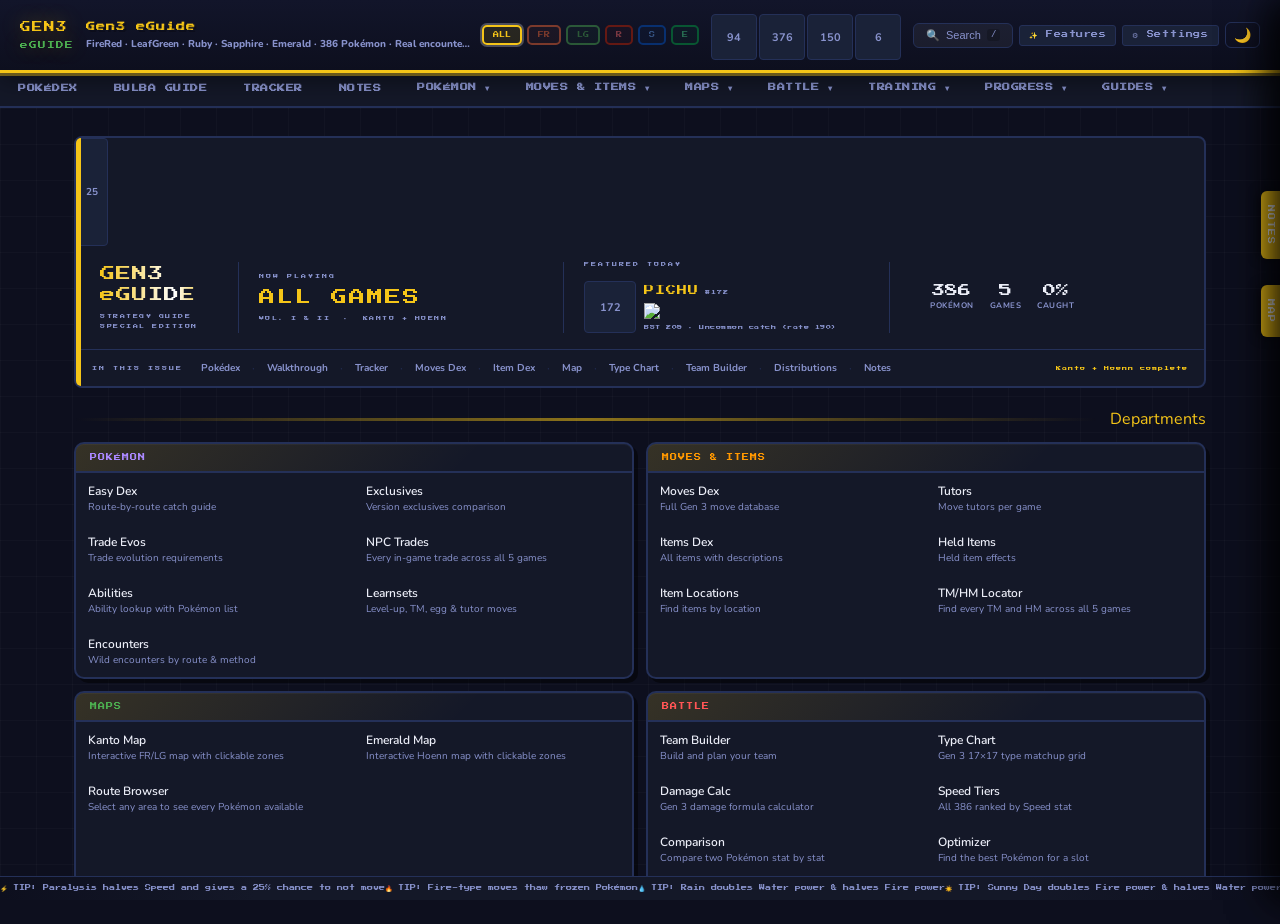
==== commit 7d8c4522: "Unify theme color and add map iframe theming Introduce centralized --game-color theming and iframe p" ====
--- a/index.html
+++ b/index.html
@@ -676,7 +676,7 @@
     <!-- FR/LG sidebar -->
     <div id="bulba-toc-frlg">
     <div class="bulba-toc-subhead">Main Storyline</div>
-    <a class="bulba-toc-item active" id="btoc-index" onclick="bulbaLoadIndex()">🏠 Contents</a>
+    <a class="bulba-toc-item active" id="btoc-index" onclick="bulbaLoadIndex()">Contents</a>
     <a class="bulba-toc-item" id="btoc-1" onclick="bulbaLoadPart(1,'Introduction, Pallet Town')">Part 1 — Pallet Town</a>
     <a class="bulba-toc-item" id="btoc-2" onclick="bulbaLoadPart(2,'Route 1, Viridian City, Route 2')">Part 2 — Viridian City</a>
     <a class="bulba-toc-item" id="btoc-3" onclick="bulbaLoadPart(3,'Viridian Forest, Pewter City')">Part 3 — Pewter City</a>
@@ -703,13 +703,13 @@
     <div class="bulba-toc-subhead" style="margin-top:8px;">Guide Extras</div>
     <a class="bulba-toc-item" id="btoc-extra-frlg-sevii" onclick="bulbaLoadExtra('frlg-sevii','Sevii Islands Guide')">Sevii Guide</a>
     <a class="bulba-toc-item" id="btoc-extra-frlg-legends" onclick="bulbaLoadExtra('frlg-legends','Legendary Checklist')">Legends</a>
-    <a class="bulba-toc-item" id="btoc-extra-frlg-safari" onclick="bulbaLoadExtra('frlg-safari','Safari Zone Guide')">🌳 Safari Zone</a>
+    <a class="bulba-toc-item" id="btoc-extra-frlg-safari" onclick="bulbaLoadExtra('frlg-safari','Safari Zone Guide')">Safari Zone</a>
     </div><!-- end frlg toc -->
 
     <!-- RS sidebar -->
     <div id="bulba-toc-rs" style="display:none">
     <div class="bulba-toc-subhead">Main Storyline</div>
-    <a class="bulba-toc-item active" id="btoc-rs-index" onclick="bulbaLoadIndex()">🏠 Contents</a>
+    <a class="bulba-toc-item active" id="btoc-rs-index" onclick="bulbaLoadIndex()">Contents</a>
     <a class="bulba-toc-item" id="btoc-rs-1" onclick="bulbaLoadPart(1,'Littleroot Town, Route 101')">Part 1 — Littleroot Town</a>
     <a class="bulba-toc-item" id="btoc-rs-2" onclick="bulbaLoadPart(2,'Oldale Town, Petalburg City')">Part 2 — Petalburg City</a>
     <a class="bulba-toc-item" id="btoc-rs-3" onclick="bulbaLoadPart(3,'Rustboro City')">Part 3 — Rustboro City</a>
@@ -737,13 +737,13 @@
     <div class="bulba-toc-subhead" style="margin-top:8px;">Guide Extras</div>
     <a class="bulba-toc-item" id="btoc-extra-rs-features" onclick="bulbaLoadExtra('rs-features','RSE Features')">RSE Features</a>
     <a class="bulba-toc-item" id="btoc-extra-rs-legends" onclick="bulbaLoadExtra('rs-legends','Legendary Checklist')">Legends</a>
-    <a class="bulba-toc-item" id="btoc-extra-rs-safari" onclick="bulbaLoadExtra('rs-safari','Safari Zone Guide')">🌳 Safari Zone</a>
+    <a class="bulba-toc-item" id="btoc-extra-rs-safari" onclick="bulbaLoadExtra('rs-safari','Safari Zone Guide')">Safari Zone</a>
     </div><!-- end rs toc -->
 
     <!-- Emerald sidebar -->
     <div id="bulba-toc-e" style="display:none">
     <div class="bulba-toc-subhead">Main Storyline</div>
-    <a class="bulba-toc-item active" id="btoc-e-index" onclick="bulbaLoadIndex()">🏠 Contents</a>
+    <a class="bulba-toc-item active" id="btoc-e-index" onclick="bulbaLoadIndex()">Contents</a>
     <a class="bulba-toc-item" id="btoc-e-1" onclick="bulbaLoadPart(1,'Littleroot Town, Route 101')">Part 1 — Littleroot Town</a>
     <a class="bulba-toc-item" id="btoc-e-2" onclick="bulbaLoadPart(2,'Rustboro City')">Part 2 — Rustboro City</a>
     <a class="bulba-toc-item" id="btoc-e-3" onclick="bulbaLoadPart(3,'Dewford Town, Slateport City')">Part 3 — Dewford &amp; Slateport</a>
@@ -769,7 +769,7 @@
     <div class="bulba-toc-subhead" style="margin-top:8px;">Guide Extras</div>
     <a class="bulba-toc-item" id="btoc-extra-e-features" onclick="bulbaLoadExtra('e-features','RSE Features')">RSE Features</a>
     <a class="bulba-toc-item" id="btoc-extra-e-legends" onclick="bulbaLoadExtra('e-legends','Legendary Checklist')">Legends</a>
-    <a class="bulba-toc-item" id="btoc-extra-e-safari" onclick="bulbaLoadExtra('e-safari','Safari Zone Guide')">🌳 Safari Zone</a>
+    <a class="bulba-toc-item" id="btoc-extra-e-safari" onclick="bulbaLoadExtra('e-safari','Safari Zone Guide')">Safari Zone</a>
     </div><!-- end emerald toc -->
 
   </div>
@@ -804,7 +804,7 @@
 <!-- ═══════════════ ITEM DEX PAGE ═══════════════ -->
 <div id="page-items" class="page item-page">
   <div class="item-controls">
-    <div style="position:relative;display:flex;align-items:center;flex:1;min-width:180px;max-width:320px;"><input type="text" id="itSearch" class="item-search-inp" placeholder="Search item name, effect, or location…" oninput="filterItemDex();updateItClear(this)" style="max-width:none;flex:1;padding-right:28px"><button class="search-bar-clear" id="itClear" onclick="clearItSearch()" title="Clear search">✕</button></div>
+    <div style="position:relative;display:flex;align-items:center;flex:1;min-width:180px;max-width:320px;"><input type="text" id="itSearch" class="item-search-inp" placeholder="Search item name, effect, or location…" oninput="updateItClear(this);filterItemDex()" style="max-width:none;flex:1;padding-right:28px"><button class="search-bar-clear" id="itClear" onclick="clearItSearch()" title="Clear search">✕</button></div>
     <div class="item-cat-btns">
       <button class="item-cat-btn active" style="background:var(--card);color:var(--text)" onclick="setItemCat('All',this)">All</button>
       <button class="item-cat-btn" style="background:#E8501A;color:#fff" onclick="setItemCat('Ball',this)">Ball</button>
@@ -1053,7 +1053,7 @@
     <span id="tmhm-count" style="font-size:10px;color:var(--muted);margin-left:auto;"></span>
   </div>
   <div style="flex:1;overflow-y:auto;" id="tmhm-scroll">
-    <div id="tmhm-inner" style="padding:12px 16px;max-width:1100px;"></div>
+    <div id="tmhm-inner" style="padding:20px 24px;max-width:1100px;margin:0 auto;"></div>
   </div>
 </div>
 
@@ -1342,7 +1342,7 @@
     </div>
     <span class="ivev-ev-label" id="ivev-ev-count" style="color:#44DD88">0 / 510</span>
     <button onclick="ivevClearEVs()" style="font-size:9px;font-weight:800;padding:4px 9px;border-radius:4px;border:1px solid var(--border);background:transparent;color:var(--muted);cursor:pointer;transition:all 0.12s;" onmouseover="this.style.borderColor='var(--fire)';this.style.color='var(--fire)'" onmouseout="this.style.borderColor='var(--border)';this.style.color='var(--muted)'">CLEAR EVs</button>
-    <button onclick="ivevOptimalEVs()" style="font-size:9px;font-weight:800;padding:4px 9px;border-radius:4px;border:1px solid rgba(255,215,0,0.4);background:rgba(255,215,0,0.06);color:var(--gold);cursor:pointer;transition:all 0.12s;">AUTO 252/252</button>
+    <button onclick="ivevOptimalEVs()" style="font-size:9px;font-weight:800;padding:4px 9px;border-radius:4px;border:1px solid color-mix(in srgb,var(--game-color,var(--gold)) 40%,transparent);background:color-mix(in srgb,var(--game-color,var(--gold)) 6%,transparent);color:var(--game-color,var(--gold));cursor:pointer;transition:all 0.12s;">AUTO 252/252</button>
   </div>
 
   <!-- Main stat grid -->
@@ -1363,12 +1363,12 @@
     <div class="ivev-iv-finder-title">🔍 IV FINDER — What IVs give a specific stat value?</div>
     <div style="font-size:11px;color:var(--muted);margin-bottom:14px;line-height:1.7;">Enter an observed in-game stat value to find the possible IV range. Works best at level 50 or 100.</div>
     <div style="display:grid;grid-template-columns:repeat(6,1fr);gap:8px;margin-bottom:12px;">
-      <div id="ivf-col-hp"><label style="font-size:9px;font-weight:800;color:var(--muted);display:block;margin-bottom:4px">HP</label><input class="ivev-inp" id="ivf-hp" type="number" placeholder="—" oninput="ivefFind()"></div>
-      <div id="ivf-col-atk"><label style="font-size:9px;font-weight:800;color:var(--muted);display:block;margin-bottom:4px">ATK</label><input class="ivev-inp" id="ivf-atk" type="number" placeholder="—" oninput="ivefFind()"></div>
-      <div id="ivf-col-def"><label style="font-size:9px;font-weight:800;color:var(--muted);display:block;margin-bottom:4px">DEF</label><input class="ivev-inp" id="ivf-def" type="number" placeholder="—" oninput="ivefFind()"></div>
-      <div id="ivf-col-spa"><label style="font-size:9px;font-weight:800;color:var(--muted);display:block;margin-bottom:4px">SP.ATK</label><input class="ivev-inp" id="ivf-spa" type="number" placeholder="—" oninput="ivefFind()"></div>
-      <div id="ivf-col-spd"><label style="font-size:9px;font-weight:800;color:var(--muted);display:block;margin-bottom:4px">SP.DEF</label><input class="ivev-inp" id="ivf-spd" type="number" placeholder="—" oninput="ivefFind()"></div>
-      <div id="ivf-col-spe"><label style="font-size:9px;font-weight:800;color:var(--muted);display:block;margin-bottom:4px">SPEED</label><input class="ivev-inp" id="ivf-spe" type="number" placeholder="—" oninput="ivefFind()"></div>
+      <div id="ivf-col-hp"><label style="font-size:9px;font-weight:800;color:var(--game-color,var(--gold));display:block;margin-bottom:4px">HP</label><input class="ivev-inp" id="ivf-hp" type="number" placeholder="—" oninput="ivefFind()"></div>
+      <div id="ivf-col-atk"><label style="font-size:9px;font-weight:800;color:var(--game-color,var(--gold));display:block;margin-bottom:4px">ATK</label><input class="ivev-inp" id="ivf-atk" type="number" placeholder="—" oninput="ivefFind()"></div>
+      <div id="ivf-col-def"><label style="font-size:9px;font-weight:800;color:var(--game-color,var(--gold));display:block;margin-bottom:4px">DEF</label><input class="ivev-inp" id="ivf-def" type="number" placeholder="—" oninput="ivefFind()"></div>
+      <div id="ivf-col-spa"><label style="font-size:9px;font-weight:800;color:var(--game-color,var(--gold));display:block;margin-bottom:4px">SP.ATK</label><input class="ivev-inp" id="ivf-spa" type="number" placeholder="—" oninput="ivefFind()"></div>
+      <div id="ivf-col-spd"><label style="font-size:9px;font-weight:800;color:var(--game-color,var(--gold));display:block;margin-bottom:4px">SP.DEF</label><input class="ivev-inp" id="ivf-spd" type="number" placeholder="—" oninput="ivefFind()"></div>
+      <div id="ivf-col-spe"><label style="font-size:9px;font-weight:800;color:var(--game-color,var(--gold));display:block;margin-bottom:4px">SPEED</label><input class="ivev-inp" id="ivf-spe" type="number" placeholder="—" oninput="ivefFind()"></div>
     </div>
     <div style="margin-bottom:10px;display:flex;gap:10px;flex-wrap:wrap;align-items:center;">
       <div class="ivev-ctrl-group"><label class="ivev-ctrl-label">Level</label><input class="ivev-inp" id="ivf-level" type="number" value="50" min="1" max="100" style="width:52px" oninput="ivefFind()"></div>
@@ -1380,7 +1380,7 @@
 
   <!-- Hidden Power Calculator -->
   <div class="ivev-iv-finder">
-    <div class="ivev-iv-finder-title" style="color:#9898A8;">⚡ HIDDEN POWER CALCULATOR</div>
+    <div class="ivev-iv-finder-title">⚡ HIDDEN POWER CALCULATOR</div>
     <div style="font-size:11px;color:var(--muted);margin-bottom:14px;line-height:1.7;">
       In Gen 3, Hidden Power's <strong>type</strong> and <strong>power</strong> are determined entirely by a Pokémon's IVs.
       Enter IVs below (or click <em>Copy from IV Calc</em> to use the values above).
@@ -1392,12 +1392,12 @@
       <button onclick="hpSetIVs(31,30,31,30,31,30)" style="font-size:9px;font-weight:800;padding:5px 10px;border-radius:4px;border:1px solid rgba(80,56,232,0.4);background:rgba(80,56,232,0.05);color:#5038E8;cursor:pointer;" title="Dragon: 31/30/31/30/31/30">Dragon preset</button>
     </div>
     <div style="display:grid;grid-template-columns:repeat(6,1fr);gap:8px;margin-bottom:14px;">
-      <div><label style="font-size:9px;font-weight:800;color:var(--muted);display:block;margin-bottom:4px">HP</label><input class="ivev-inp" id="hp-iv-0" type="number" min="0" max="31" value="31" oninput="calcHP()"></div>
-      <div><label style="font-size:9px;font-weight:800;color:var(--muted);display:block;margin-bottom:4px">ATK</label><input class="ivev-inp" id="hp-iv-1" type="number" min="0" max="31" value="31" oninput="calcHP()"></div>
-      <div><label style="font-size:9px;font-weight:800;color:var(--muted);display:block;margin-bottom:4px">DEF</label><input class="ivev-inp" id="hp-iv-2" type="number" min="0" max="31" value="31" oninput="calcHP()"></div>
-      <div><label style="font-size:9px;font-weight:800;color:var(--muted);display:block;margin-bottom:4px">SP.ATK</label><input class="ivev-inp" id="hp-iv-3" type="number" min="0" max="31" value="31" oninput="calcHP()"></div>
-      <div><label style="font-size:9px;font-weight:800;color:var(--muted);display:block;margin-bottom:4px">SP.DEF</label><input class="ivev-inp" id="hp-iv-4" type="number" min="0" max="31" value="31" oninput="calcHP()"></div>
-      <div><label style="font-size:9px;font-weight:800;color:var(--muted);display:block;margin-bottom:4px">SPEED</label><input class="ivev-inp" id="hp-iv-5" type="number" min="0" max="31" value="31" oninput="calcHP()"></div>
+      <div><label style="font-size:9px;font-weight:800;color:var(--game-color,var(--gold));display:block;margin-bottom:4px">HP</label><input class="ivev-inp" id="hp-iv-0" type="number" min="0" max="31" value="31" oninput="calcHP()"></div>
+      <div><label style="font-size:9px;font-weight:800;color:var(--game-color,var(--gold));display:block;margin-bottom:4px">ATK</label><input class="ivev-inp" id="hp-iv-1" type="number" min="0" max="31" value="31" oninput="calcHP()"></div>
+      <div><label style="font-size:9px;font-weight:800;color:var(--game-color,var(--gold));display:block;margin-bottom:4px">DEF</label><input class="ivev-inp" id="hp-iv-2" type="number" min="0" max="31" value="31" oninput="calcHP()"></div>
+      <div><label style="font-size:9px;font-weight:800;color:var(--game-color,var(--gold));display:block;margin-bottom:4px">SP.ATK</label><input class="ivev-inp" id="hp-iv-3" type="number" min="0" max="31" value="31" oninput="calcHP()"></div>
+      <div><label style="font-size:9px;font-weight:800;color:var(--game-color,var(--gold));display:block;margin-bottom:4px">SP.DEF</label><input class="ivev-inp" id="hp-iv-4" type="number" min="0" max="31" value="31" oninput="calcHP()"></div>
+      <div><label style="font-size:9px;font-weight:800;color:var(--game-color,var(--gold));display:block;margin-bottom:4px">SPEED</label><input class="ivev-inp" id="hp-iv-5" type="number" min="0" max="31" value="31" oninput="calcHP()"></div>
     </div>
     <div id="hp-result" style="padding:14px 16px;background:var(--darker);border-radius:6px;font-size:13px;display:flex;align-items:center;gap:16px;flex-wrap:wrap;">
       <span style="color:var(--muted);font-style:italic;font-size:12px;">Enter IVs above to calculate Hidden Power type and power.</span>
@@ -1945,20 +1945,20 @@
       <div style="font-size:12px;color:var(--muted);margin-bottom:20px;line-height:1.7;">All Pokémon that evolve via trading in Gen 3, including what held item is required and where to obtain it. Pokémon that require trading can only be obtained by linking two GBA systems or using an emulator link cable.</div>
 
       <div style="background:rgba(255,107,53,0.08);border:1px solid rgba(255,107,53,0.3);border-radius:6px;padding:12px 16px;margin-bottom:20px;font-size:12px;line-height:1.7;">
-        <strong style="color:var(--fire);">⚠ Link Cable Required:</strong> Gen 3 trades require two GBA systems + a Game Boy Advance Link Cable (or a GCN–GBA cable for some interactions). Alternatively, use a single emulator with two ROM instances and a virtual link cable (supported in VBA-M, mGBA, etc.).
+        <strong style="color:var(--fire);">Link Cable Required:</strong> Gen 3 trades require two GBA systems + a Game Boy Advance Link Cable (or a GCN–GBA cable for some interactions). Alternatively, use a single emulator with two ROM instances and a virtual link cable (supported in VBA-M, mGBA, etc.).
       </div>
 
       <!-- Gen 3 possible trades -->
-      <div style="font-family:'Press Start 2P',monospace;font-size:8px;color:var(--text);letter-spacing:0.5px;margin-bottom:12px;">POSSIBLE IN GEN 3 GBA GAMES</div>
+      <div style="font-family:'Press Start 2P',monospace;font-size:8px;color:var(--game-color,var(--gold));letter-spacing:0.5px;margin-bottom:12px;">POSSIBLE IN GEN 3 GBA GAMES</div>
       <div id="tradeevo-gen3"></div>
 
       <!-- Gen 4+ only reference -->
-      <div style="font-family:'Press Start 2P',monospace;font-size:8px;color:var(--muted);letter-spacing:0.5px;margin:24px 0 12px;">GEN 4+ ONLY (NOT POSSIBLE IN GEN 3)</div>
+      <div style="font-family:'Press Start 2P',monospace;font-size:8px;color:var(--game-color,var(--gold));letter-spacing:0.5px;margin:24px 0 12px;">GEN 4+ ONLY (NOT POSSIBLE IN GEN 3)</div>
       <div style="font-size:11px;color:var(--muted);margin-bottom:12px;">These trade evolutions were introduced or require Pokémon Colosseum / Gen 4 games. Listed here for reference when planning a living Dex.</div>
       <div id="tradeevo-gen4"></div>
 
       <!-- Item location guide -->
-      <div style="font-family:'Press Start 2P',monospace;font-size:8px;color:var(--game-color,var(--gold));letter-spacing:0.5px;margin:28px 0 12px;">🗺 WHERE TO FIND TRADE ITEMS</div>
+      <div style="font-family:'Press Start 2P',monospace;font-size:8px;color:var(--game-color,var(--gold));letter-spacing:0.5px;margin:28px 0 12px;">WHERE TO FIND TRADE ITEMS</div>
       <div id="tradeevo-items"></div>
     </div>
   </div>
@@ -2045,7 +2045,7 @@
       <div style="overflow-x:auto;">
         <table class="tutors-table" id="tutors-table">
           <thead><tr>
-            <th>MOVE</th><th>TYPE</th><th style="text-align:center;">🔥 FR</th><th style="text-align:center;">🌿 LG</th><th style="text-align:center;">🟢 EMERALD</th>
+            <th>MOVE</th><th>TYPE</th><th style="text-align:center;">FR</th><th style="text-align:center;">LG</th><th style="text-align:center;">EMERALD</th>
           </tr></thead>
           <tbody id="tutors-tbody"></tbody>
         </table>
@@ -2239,7 +2239,7 @@
       <button onclick="cancelNoteEditor()"
         style="flex:1;background:var(--panel);border:1px solid var(--border);border-radius:5px;padding:9px;color:var(--muted);font-size:12px;cursor:pointer;">Cancel</button>
       <button onclick="saveNoteEditor()"
-        style="flex:2;background:var(--gold);color:#000;border:none;border-radius:5px;padding:9px;font-size:12px;font-weight:700;cursor:pointer;">Save Note</button>
+        style="flex:2;background:var(--game-color,var(--gold));color:#000;border:none;border-radius:5px;padding:9px;font-size:12px;font-weight:700;cursor:pointer;">Save Note</button>
     </div>
   </div>
 
--- a/assets/css/app.css
+++ b/assets/css/app.css
@@ -56,8 +56,8 @@
 .item-tbl-wrap::-webkit-scrollbar-thumb:hover{background:rgba(130,150,220,0.5);}
 .item-table{width:100%;border-collapse:collapse;font-size:calc(var(--tbl-font,18) * 1px);}
 .item-table thead{position:sticky;top:0;z-index:2;}
-.item-table th{background:linear-gradient(180deg,#1f2a44 0%,var(--card) 100%);color:var(--muted);font-weight:800;padding:8px 12px;text-align:left;border-bottom:2px solid var(--border);font-size:10px;text-transform:uppercase;letter-spacing:0.5px;cursor:pointer;user-select:none;white-space:nowrap;}
-.item-table th:hover{color:var(--text);}
+.item-table th{background:linear-gradient(180deg,#1f2a44 0%,var(--card) 100%);color:var(--game-color,var(--gold));font-weight:800;padding:8px 12px;text-align:left;border-bottom:2px solid var(--border);font-size:10px;text-transform:uppercase;letter-spacing:0.5px;cursor:pointer;user-select:none;white-space:nowrap;}
+.item-table th:hover{color:var(--text);opacity:0.85;}
 .item-table th.sort-asc::after{content:' ↑';}
 .item-table th.sort-desc::after{content:' ↓';}
 .item-table td{padding:7px 12px;border-bottom:1px solid var(--border);vertical-align:middle;}
@@ -91,7 +91,7 @@
 .mdex-cat-btn.active{border-color:var(--game-color,var(--gold));color:var(--game-color,var(--gold));}
 .movedex-table-wrap{overflow-x:auto;}
 .movedex-table{width:100%;border-collapse:collapse;font-size:calc(var(--tbl-font,18) * 1px);}
-.movedex-table th{font-size:9px;font-weight:800;text-transform:uppercase;letter-spacing:0.5px;color:var(--muted);padding:8px 10px;border-bottom:2px solid var(--border);text-align:left;cursor:pointer;white-space:nowrap;user-select:none;position:sticky;top:0;background:var(--card);z-index:5;}
+.movedex-table th{font-size:9px;font-weight:800;text-transform:uppercase;letter-spacing:0.5px;color:var(--game-color,var(--gold));padding:8px 10px;border-bottom:2px solid var(--border);text-align:left;cursor:pointer;white-space:nowrap;user-select:none;position:sticky;top:0;background:var(--card);z-index:5;}
 .movedex-table th:hover{color:var(--text);}
 .movedex-table th.sort-asc::after{content:" ▲";font-size:8px;opacity:0.7;}
 .movedex-table th.sort-desc::after{content:" ▼";font-size:8px;opacity:0.7;}
@@ -141,7 +141,7 @@
 .moves-tbl-wrap::-webkit-scrollbar-thumb{background:var(--border);border-radius:3px;}
 .mv-table{width:100%;border-collapse:collapse;font-size:calc(var(--tbl-font,18) * 1px);}
 .mv-table thead{position:sticky;top:0;z-index:2;}
-.mv-table th{background:var(--card);color:var(--muted);font-weight:800;padding:8px 12px;text-align:left;border-bottom:2px solid var(--border);font-size:10px;text-transform:uppercase;letter-spacing:0.5px;white-space:nowrap;cursor:pointer;user-select:none;}
+.mv-table th{background:var(--card);color:var(--game-color,var(--gold));font-weight:800;padding:8px 12px;text-align:left;border-bottom:2px solid var(--border);font-size:10px;text-transform:uppercase;letter-spacing:0.5px;white-space:nowrap;cursor:pointer;user-select:none;}
 .mv-table th:hover{color:var(--text);}
 .mv-table th.sort-asc::after{content:' ↑';}
 .mv-table th.sort-desc::after{content:' ↓';}
@@ -199,7 +199,7 @@
 .moves-tab-content{display:none;}
 .moves-tab-content.active{display:block;}
 .moves-table{width:100%;border-collapse:collapse;font-size:calc(var(--tbl-font,18) * 1px);}
-.moves-table th{font-size:9px;font-weight:800;text-transform:uppercase;color:var(--muted);padding:4px 8px;border-bottom:1px solid var(--border);text-align:left;letter-spacing:0.5px;}
+.moves-table th{font-size:9px;font-weight:800;text-transform:uppercase;color:var(--game-color,var(--gold));padding:4px 8px;border-bottom:1px solid var(--border);text-align:left;letter-spacing:0.5px;}
 .moves-table td{padding:4px 8px;border-bottom:1px solid rgba(255,255,255,0.04);}
 .moves-table tr:last-child td{border-bottom:none;}
 .moves-table tr:hover td{background:rgba(255,255,255,0.03);}
@@ -325,7 +325,7 @@
 .guide-version-lg::before{content:"🌿 LeafGreen: ";font-weight:800;color:var(--leaf);}
 /* Encounter table */
 .enc-table{width:100%;border-collapse:collapse;margin:14px 0;font-size:calc(var(--tbl-font,18) * 0.72px);}
-.enc-table th{background:var(--card);color:var(--muted);font-weight:700;padding:7px 10px;text-align:left;border-bottom:2px solid var(--border);font-size:10px;text-transform:uppercase;letter-spacing:0.5px;}
+.enc-table th{background:var(--card);color:var(--game-color,var(--gold));font-weight:700;padding:7px 10px;text-align:left;border-bottom:2px solid var(--border);font-size:10px;text-transform:uppercase;letter-spacing:0.5px;}
 .enc-table td{padding:7px 10px;border-bottom:1px solid var(--border);vertical-align:middle;}
 .enc-table tr:hover td{background:rgba(255,255,255,0.03);}
 .enc-table .poke-name{font-weight:700;cursor:pointer;color:var(--fire);}
@@ -345,7 +345,7 @@
 .toc-chapter{font-family:'Press Start 2P',monospace;font-size:6px;color:var(--fire);padding:10px 16px 6px;letter-spacing:0.5px;}
 .toc-item{display:block;padding:5px 16px 5px 24px;font-size:11px;color:var(--muted);cursor:pointer;transition:all 0.12s;border-left:2px solid transparent;text-decoration:none;}
 .toc-item:hover{color:var(--text);border-left-color:var(--fire);}
-.toc-item.active{color:var(--gold) !important;border-left-color:var(--gold) !important;background:rgba(255,200,50,0.10);font-weight:700;padding-left:20px;}
+.toc-item.active{color:var(--game-color,var(--gold)) !important;border-left-color:var(--game-color,var(--gold)) !important;background:color-mix(in srgb,var(--game-color,var(--gold)) 10%,transparent);font-weight:700;padding-left:20px;}
 /* Level badge */
 .trk-card.nuzlocke-fainted{background:rgba(255,107,53,0.15)!important;border-color:rgba(255,107,53,0.4)!important;opacity:0.7;}
 .trk-card.nuzlocke-fainted .trk-card-img{filter:grayscale(1) brightness(0.5);}
@@ -363,8 +363,8 @@
 .notes-panel-tab:hover{filter:brightness(1.2);}
 .notes-panel-tab.notes-tab-saved{animation:notes-tab-pulse .65s ease;}
 /* ── MAP PANEL ──────────────────────────────────────────────────── */
-.map-panel-tab{position:fixed;right:0;top:calc(25% + 60px);z-index:200;background:#1a6b3a;color:#fff;font-family:'Press Start 2P',monospace;font-size:7px;padding:14px 6px;border-radius:6px 0 0 6px;cursor:pointer;writing-mode:vertical-rl;text-orientation:mixed;letter-spacing:1px;border:none;box-shadow:-3px 0 12px rgba(0,0,0,0.4);transition:background 0.15s;}
-.map-panel-tab:hover{background:#238f50;}
+.map-panel-tab{position:fixed;right:0;top:calc(25% + 60px);z-index:200;background:var(--game-color,#b8960c);color:#fff;font-family:'Press Start 2P',monospace;font-size:7px;padding:14px 6px;border-radius:6px 0 0 6px;cursor:pointer;writing-mode:vertical-rl;text-orientation:mixed;letter-spacing:1px;border:none;box-shadow:-3px 0 12px rgba(0,0,0,0.4);transition:background 0.15s;}
+.map-panel-tab:hover{filter:brightness(1.2);}
 .map-panel{position:fixed;right:-680px;top:0;width:680px;height:100vh;z-index:299;background:var(--darker);border-left:3px solid #44DD88;box-shadow:-8px 0 40px rgba(0,0,0,0.7);transition:right 0.35s cubic-bezier(0.4,0,0.2,1);display:flex;flex-direction:column;overflow:hidden;}
 .map-panel.open{right:0;}
 .map-iframe-wrap{flex:1;overflow:hidden;position:relative;}
@@ -438,9 +438,9 @@
 .page-nav-dropdown-menu.open{display:block;}
 .page-nav-dropdown-item{display:block;width:100%;text-align:left;background:none;border:none;border-bottom:1px solid var(--border);color:var(--text);font-family:'Press Start 2P',monospace;font-size:7px;letter-spacing:0.5px;padding:10px 14px;cursor:pointer;white-space:nowrap;transition:background 0.1s,color 0.1s;}
 .page-nav-dropdown-item:last-child{border-bottom:none;}
-.page-nav-dropdown-item:hover,.page-nav-dropdown-item.active{background:var(--card);color:var(--gold);}
+.page-nav-dropdown-item:hover,.page-nav-dropdown-item.active{background:var(--card);color:var(--game-color,var(--gold));}
 /* Mark the trigger active when any calc sub-page is showing */
-.page-nav-dropdown-trigger.calc-active{color:var(--gold);border-bottom:3px solid var(--gold);}
+.page-nav-dropdown-trigger.calc-active{color:var(--game-color,var(--gold));border-bottom:3px solid var(--game-color,var(--gold));}
 .page-nav-btn{font-family:'Press Start 2P',monospace;font-size:8px;padding:10px 18px;border:none;background:transparent;color:var(--muted);cursor:pointer;border-bottom:3px solid transparent;transition:all 0.15s;letter-spacing:0.5px;flex-shrink:0;white-space:nowrap;}
 .page-nav-btn:hover{color:var(--text);background:rgba(255,255,255,0.03);}
 .page-nav-btn.active{color:var(--text);border-bottom-color:var(--border);background:rgba(255,255,255,0.04);}
@@ -549,7 +549,7 @@
 .section-header{font-family:'Press Start 2P',monospace;font-size:7px;color:var(--gold);letter-spacing:1px;padding:12px 20px 7px;border-bottom:2px solid var(--border);margin-bottom:0;display:flex;align-items:center;gap:8px;position:sticky;top:0;background:var(--darker);z-index:4;text-shadow:0 0 20px rgba(245,197,24,0.15);}
 .section-count{font-family:'Nunito',sans-serif;font-size:11px;font-weight:700;color:var(--muted);margin-left:auto;}
 table{width:100%;border-collapse:collapse;margin-bottom:0;table-layout:auto;font-size:calc(var(--tbl-font,18) * 1px);}
-thead th{font-family:'Press Start 2P',monospace;font-size:6px;color:var(--muted);text-transform:uppercase;padding:7px 10px;text-align:left;border-bottom:2px solid var(--border);white-space:nowrap;background:linear-gradient(180deg,#1f2a44 0%,var(--card) 100%);}
+thead th{font-family:'Press Start 2P',monospace;font-size:6px;color:var(--game-color,var(--gold));text-transform:uppercase;padding:7px 10px;text-align:left;border-bottom:2px solid var(--border);white-space:nowrap;background:linear-gradient(180deg,#1f2a44 0%,var(--card) 100%);}
 .th-level{min-width:95px;width:95px;}
 .th-rate{min-width:55px;width:55px;text-align:center;}
 .dex-mobile-loc{display:none;}
@@ -792,7 +792,7 @@
 .tb-bar-track{flex:1;height:14px;background:rgba(255,255,255,0.06);border-radius:7px;overflow:hidden;border:1px solid var(--border);}
 .tb-bar-fill{height:100%;border-radius:7px;transition:width 0.4s ease;}
 .tb-stat-table{width:100%;border-collapse:collapse;font-size:11px;}
-.tb-stat-table th{font-size:9px;text-transform:uppercase;color:var(--muted);padding:5px 8px;border-bottom:2px solid var(--border);text-align:center;letter-spacing:0.3px;}
+.tb-stat-table th{font-size:9px;text-transform:uppercase;color:var(--game-color,var(--gold));padding:5px 8px;border-bottom:2px solid var(--border);text-align:center;letter-spacing:0.3px;}
 .tb-stat-table th:first-child{text-align:left;}
 .tb-stat-table td{padding:5px 8px;border-bottom:1px solid rgba(42,58,110,0.25);text-align:center;font-weight:700;}
 .tb-stat-table td:first-child{text-align:left;font-weight:800;}
@@ -906,7 +906,7 @@
 .tmcheck-body{padding:18px 20px;max-height:75vh;overflow-y:auto}
 .tmcheck-grid{display:grid;grid-template-columns:repeat(auto-fit,minmax(220px,1fr));gap:10px}
 .tmcheck-item{display:flex;align-items:flex-start;gap:8px;background:var(--panel);border:1px solid var(--border);border-radius:var(--radius-sm);padding:8px 10px;box-shadow:var(--shadow-sm)}
-.tmcheck-item input{margin-top:2px;accent-color:var(--gold)}
+.tmcheck-item input{margin-top:2px;accent-color:var(--game-color,var(--gold))}
 .tmcheck-item-code{font-family:'Press Start 2P',monospace;font-size:7px;color:var(--gold);margin-bottom:4px}
 .tmcheck-item-name{font-size:11px;color:var(--text);font-weight:700}
 .tmcheck-item-loc{font-size:10px;color:var(--muted);line-height:1.5;margin-top:3px}
@@ -933,8 +933,18 @@
 .tmhm-region-btn.active-rse{border-color:#44DD88;color:#44DD88;}
 .tmhm-game-btn{font-size:10px;font-weight:800;padding:3px 10px;border-radius:4px;border:2px solid var(--border);background:var(--card);color:var(--muted);cursor:pointer;transition:all 0.12s;}
 .tmhm-game-btn.active{border-color:var(--gc,var(--gold));color:var(--gc,var(--gold));background:rgba(255,215,0,0.06);}
-.tmhm-type-btn{font-size:10px;font-weight:800;padding:3px 9px;border-radius:4px;border:1px solid var(--border);background:var(--card);color:var(--muted);cursor:pointer;transition:all 0.12s;}
-.tmhm-type-btn.active{border-color:var(--gold);color:var(--gold);background:rgba(255,215,0,0.08);}
+.tmhm-type-btn{font-size:10px;font-weight:800;font-family:'Nunito',sans-serif;padding:3px 9px;border-radius:4px;border:1px solid var(--border);background:transparent;color:var(--muted);cursor:pointer;transition:color 0.12s,border-color 0.12s,background 0.12s;}
+.tmhm-type-btn.active{border-color:var(--game-color,var(--gold));color:var(--game-color,var(--gold));background:color-mix(in srgb,var(--game-color,var(--gold)) 10%,transparent);}
+.tmhm-section{margin-bottom:28px;}
+.tmhm-section-title{font-family:'Press Start 2P',monospace;font-size:7px;color:var(--game-color,var(--gold));letter-spacing:1px;padding:12px 14px;border-bottom:2px solid var(--border);}
+.tmhm-table{width:100%;border-collapse:collapse;font-size:12px;}
+.tmhm-table thead tr{background:var(--card);}
+.tmhm-table th{padding:9px 12px;text-align:left;font-size:10px;color:var(--game-color,var(--gold));border-bottom:2px solid var(--border);white-space:nowrap;}
+.tmhm-table td{padding:9px 12px;border-bottom:1px solid var(--border);vertical-align:middle;}
+.tmhm-table tr:hover td{background:rgba(255,255,255,0.04);}
+.tmhm-num-badge{font-family:'Press Start 2P',monospace;font-size:7px;background:color-mix(in srgb,var(--game-color,var(--gold)) 12%,transparent);color:var(--game-color,var(--gold));border:1px solid color-mix(in srgb,var(--game-color,var(--gold)) 30%,transparent);padding:2px 6px;border-radius:3px;white-space:nowrap;}
+.tmhm-move-link{cursor:pointer;font-weight:800;transition:color 0.12s;}
+.tmhm-move-link:hover{color:var(--game-color,var(--gold));}
 /* ══ Damage Calculator ══ */
 #page-calc{height:calc(100vh - var(--page-top, 115px));overflow-y:auto;flex-direction:column;}
 .calc-wrap{max-width:900px;margin:0 auto;padding:20px 16px;width:100%;box-sizing:border-box;overflow-x:hidden;}
@@ -1015,8 +1025,8 @@
 .ivev-poke-info{display:flex;align-items:center;gap:8px;}
 .ivev-poke-info > img{image-rendering:pixelated;width:40px;height:40px;}
 .ivev-stat-grid{display:grid;grid-template-columns:repeat(7,1fr);gap:0;background:var(--card);border:1px solid var(--border);border-radius:10px;overflow:hidden;margin-bottom:16px;}
-.ivev-col-header{background:var(--darker);padding:8px 4px;text-align:center;font-size:9px;font-weight:800;color:var(--muted);text-transform:uppercase;letter-spacing:0.3px;border-bottom:2px solid var(--border);}
-.ivev-col-header.stat-h{color:var(--text);}
+.ivev-col-header{background:var(--darker);padding:8px 4px;text-align:center;font-size:9px;font-weight:800;color:var(--game-color,var(--gold));text-transform:uppercase;letter-spacing:0.3px;border-bottom:2px solid var(--border);}
+.ivev-col-header.stat-h{color:var(--game-color,var(--gold));}
 .ivev-stat-row{display:contents;}
 .ivev-stat-row:hover .ivev-cell{background:rgba(255,215,0,0.03);}
 .ivev-cell{padding:8px 6px;border-bottom:1px solid rgba(42,58,110,0.2);border-right:1px solid rgba(42,58,110,0.15);text-align:center;font-size:12px;}
@@ -1387,7 +1397,7 @@
 .bulba-extra-shell .guide-tip strong{color:var(--gold)!important;}
 .bulba-extra-shell .guide-warn{color:var(--text)!important;}
 .bulba-extra-shell .guide-warn strong{color:var(--fire)!important;}
-.bulba-extra-shell .enc-table th{background:var(--card)!important;color:var(--muted)!important;border-bottom-color:var(--border)!important;}
+.bulba-extra-shell .enc-table th{background:var(--card)!important;color:var(--game-color,var(--gold))!important;border-bottom-color:var(--border)!important;}
 .bulba-extra-shell .enc-table td{border-bottom-color:var(--border)!important;}
 .bulba-extra-shell .guide-chapter-head{color:var(--fire)!important;}
 .bulba-extra-shell .guide-chapter-head.rse{color:#44DD88!important;border-bottom-color:#44DD88!important;}
@@ -1594,9 +1604,9 @@
 #page-tutors{height:calc(100vh - var(--page-top, 115px));overflow-y:auto;flex-direction:column;}
 .tutors-wrap{max-width:820px;margin:0 auto;padding:24px 20px;}
 .tutors-table{width:100%;border-collapse:collapse;font-size:12px;}
-.tutors-table th{font-family:'Press Start 2P',monospace;font-size:6px;padding:8px 12px;text-align:left;border-bottom:2px solid var(--border);color:var(--muted);letter-spacing:0.5px;}
-.tutors-table td{padding:7px 12px;border-bottom:1px solid rgba(255,255,255,0.05);vertical-align:middle;}
-.tutors-table tr:hover td{background:rgba(255,255,255,0.03);}
+.tutors-table th{font-family:'Press Start 2P',monospace;font-size:10px;padding:8px 12px;text-align:left;border-bottom:2px solid var(--border);color:var(--game-color,var(--gold));letter-spacing:0.5px;}
+.tutors-table td{padding:7px 12px;border-bottom:1px solid var(--border);vertical-align:middle;}
+.tutors-table tr:hover td{background:rgba(255,255,255,0.04);}
 .tutors-check{color:#44DD88;font-weight:700;font-size:13px;}
 .tutors-dash{color:var(--border);}
 
@@ -2012,7 +2022,7 @@
 }
 .item-table th, .movedex-table th, .mv-table th,
 .enc-table th, .moves-table th, .tutors-table th,
-.tc-table th, .tb-stat-table th {
+.tmhm-table th, .tc-table th, .tb-stat-table th {
   background: linear-gradient(180deg, var(--accent-dim) 0%, var(--card) 100%) !important;
   border-bottom-color: var(--accent) !important;
   transition: background 0.4s, border-color 0.4s;
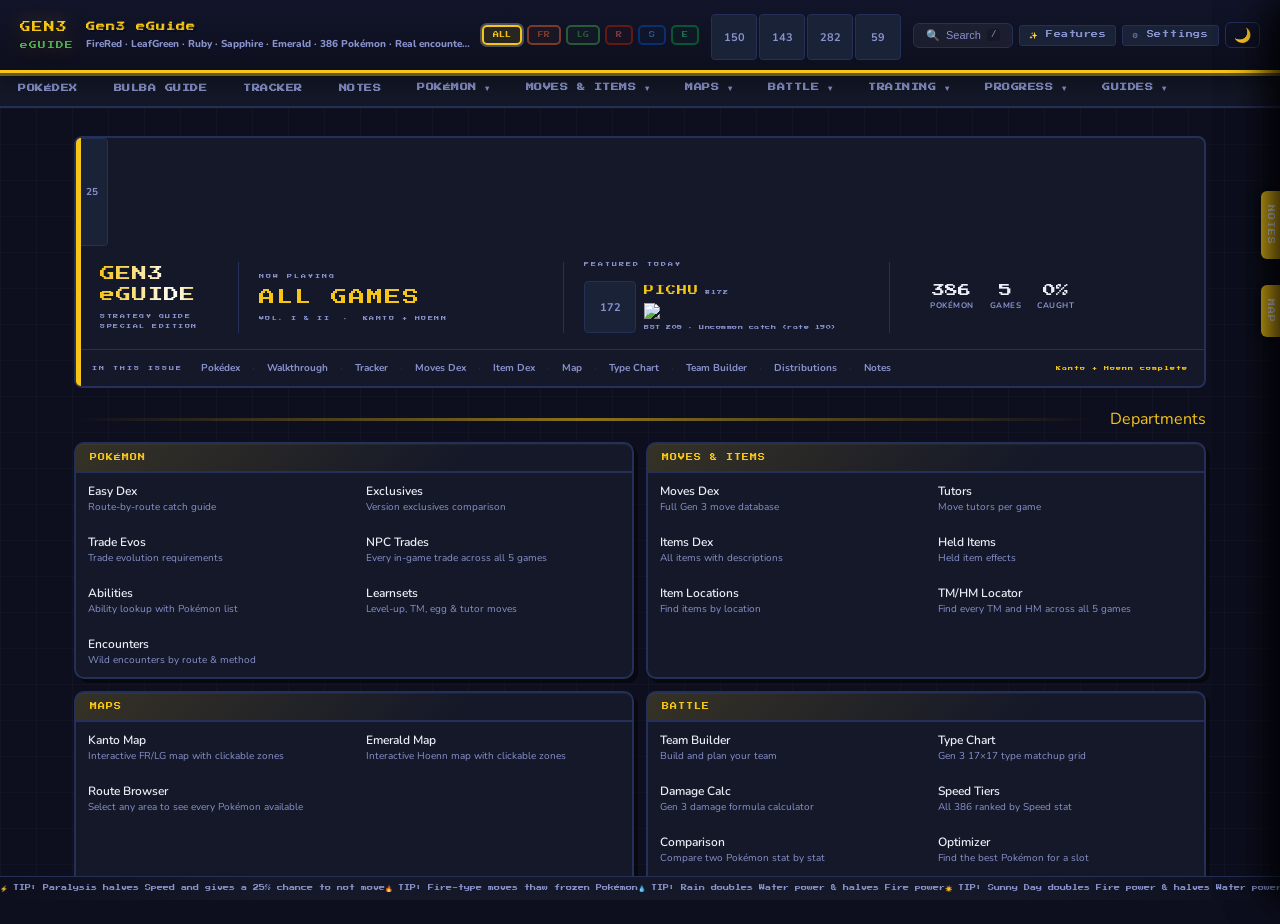
==== commit 5e0d1521: "Add iOS bottom bar, mobile safe-area & scroll lock Improve mobile/iOS UX: add CSS for an iOS-style b" ====
--- a/index.html
+++ b/index.html
@@ -2,7 +2,7 @@
 <html lang="en">
 <head>
 <meta charset="UTF-8">
-<meta name="viewport" content="width=device-width, initial-scale=1.0">
+<meta name="viewport" content="width=device-width, initial-scale=1.0, viewport-fit=cover">
 <title>Gen3 eGuide</title>
 <link href="https://fonts.googleapis.com/css2?family=Bungee&family=Press+Start+2P&family=Nunito:wght@400;600;700;800&display=swap" rel="stylesheet">
 <link rel="stylesheet" href="assets/css/app.css">
@@ -200,7 +200,10 @@
   <div class="settings-modal">
     <div class="settings-header">
       <span class="settings-title">⚙ Settings</span>
-      <button class="shortcuts-close" onclick="closeSettingsOverlay()">✕</button>
+      <div style="display:flex;align-items:center;gap:6px">
+        <button class="settings-action-btn" onclick="openShortcutsOverlay('master')" style="font-size:10px;padding:4px 10px">⌨ All Shortcuts</button>
+        <button class="shortcuts-close" onclick="closeSettingsOverlay()">✕</button>
+      </div>
     </div>
     <div class="settings-body">
       <div class="settings-section">
@@ -297,35 +300,7 @@
 
       <div class="settings-section">
         <div class="settings-section-title">Startup Defaults</div>
-        <div class="settings-copy">Choose the default page and game to open on startup.</div>
         <div class="settings-grid">
-          <div class="settings-field" id="settingsStartupPageField">
-            <label class="settings-label" for="settingsStartupPage">Default Page</label>
-            <select id="settingsStartupPage" class="settings-select" onchange="settingsSaveStartup()">
-              <option value="dex">Pokedex</option>
-              <option value="bulba">Bulba Guide</option>
-              <option value="moves">Moves</option>
-              <option value="items">Items</option>
-              <option value="excl">Exclusives</option>
-              <option value="tracker">Tracker</option>
-              <option value="tmhm">TM/HM</option>
-              <option value="held">Held Items</option>
-              <option value="opt">Optimizer</option>
-              <option value="easydex">Easy Dex</option>
-              <option value="tradeevo">Trade Evos</option>
-            </select>
-          </div>
-          <div class="settings-field" id="settingsStartupGameField">
-            <label class="settings-label" for="settingsStartupGame">Default Game</label>
-            <select id="settingsStartupGame" class="settings-select" onchange="settingsSaveStartup()">
-              <option value="all">All Games</option>
-              <option value="FR">FireRed</option>
-              <option value="LG">LeafGreen</option>
-              <option value="R">Ruby</option>
-              <option value="S">Sapphire</option>
-              <option value="E">Emerald</option>
-            </select>
-          </div>
           <div class="settings-field">
             <label class="settings-label" for="settingsBootMode">Boot Screen</label>
             <select id="settingsBootMode" class="settings-select" onchange="settingsSaveBootMode()">
@@ -338,6 +313,46 @@
       </div>
 
 
+      <div class="settings-section" id="settingsIosBarSection">
+        <div class="settings-section-title">Mobile Bottom Bar</div>
+        <div class="settings-copy">Customise the 4 shortcut tabs on the bottom nav bar (phones &amp; small tablets). Home is always Tab 1.</div>
+        <div class="ios-bar-settings-preview" id="iosBarSettingsPreview">
+          <span class="ios-bsp-tab ios-bsp-fixed">
+            <svg viewBox="0 0 24 24" fill="currentColor"><path d="M10 20v-6h4v6h5v-8h3L12 3 2 12h3v8z"/></svg>
+            Home
+          </span>
+          <span class="ios-bsp-sep">·</span>
+          <span class="ios-bsp-tab" id="iosBspTab2"></span>
+          <span class="ios-bsp-sep">·</span>
+          <span class="ios-bsp-tab" id="iosBspTab3"></span>
+          <span class="ios-bsp-sep">·</span>
+          <span class="ios-bsp-tab" id="iosBspTab4"></span>
+          <span class="ios-bsp-sep">·</span>
+          <span class="ios-bsp-tab" id="iosBspTab5"></span>
+        </div>
+        <div class="settings-grid">
+          <div class="settings-field">
+            <label class="settings-label" for="iosBarTab2">Tab 2</label>
+            <select id="iosBarTab2" class="settings-select" onchange="saveIosBarSettings()"></select>
+          </div>
+          <div class="settings-field">
+            <label class="settings-label" for="iosBarTab3">Tab 3</label>
+            <select id="iosBarTab3" class="settings-select" onchange="saveIosBarSettings()"></select>
+          </div>
+          <div class="settings-field">
+            <label class="settings-label" for="iosBarTab4">Tab 4</label>
+            <select id="iosBarTab4" class="settings-select" onchange="saveIosBarSettings()"></select>
+          </div>
+          <div class="settings-field">
+            <label class="settings-label" for="iosBarTab5">Tab 5</label>
+            <select id="iosBarTab5" class="settings-select" onchange="saveIosBarSettings()"></select>
+          </div>
+        </div>
+        <div class="settings-inline" style="margin-top:10px">
+          <button class="settings-action-btn" onclick="resetIosBarSettings()">Reset to defaults</button>
+        </div>
+      </div>
+
       <div class="settings-section">
         <div class="settings-section-title">Layout &amp; Display</div>
         <div class="settings-copy">Choose default panel visibility and sprite display for the parts of the site that already remember their own layout state.</div>
@@ -346,6 +361,7 @@
         <label class="settings-check"><input id="settingsBulbaSidebarVisible" type="checkbox" onchange="settingsSaveLayoutPrefs()"> Show Bulba Guide sidebar by default</label>
         <label class="settings-check"><input id="settingsTeamSidebarVisible" type="checkbox" onchange="settingsSaveLayoutPrefs()"> Show Team Builder sidebar by default</label>
         <label class="settings-check"><input id="settingsTrackerSidebarVisible" type="checkbox" onchange="settingsSaveLayoutPrefs()"> Show Tracker sidebar by default</label>
+        <label class="settings-check"><input id="settingsMascotOff" type="checkbox" onchange="settingsSaveMascotPref()"> Hide the Pokémon tip mascot</label>
       </div>
 
       <div class="settings-section">
@@ -433,25 +449,8 @@
         <label class="settings-check"><input id="settingsHighContrast" type="checkbox" onchange="settingsSaveAccessibilityPrefs()"> High contrast mode</label>
         <label class="settings-check"><input id="settingsReducedMotion" type="checkbox" onchange="settingsSaveAccessibilityPrefs()"> Reduced motion</label>
         <label class="settings-check"><input id="settingsStrongFocus" type="checkbox" onchange="settingsSaveAccessibilityPrefs()"> Strong focus outlines</label>
-        <label class="settings-check"><input id="settingsLargeText" type="checkbox" onchange="settingsSaveAccessibilityPrefs()"> Larger text preset</label>
-      </div>
-
-      <div class="settings-section">
-        <div class="settings-section-title">Confirmation Settings</div>
-        <div class="settings-copy">Choose which destructive actions should ask before changing data.</div>
-        <label class="settings-check"><input id="settingsConfirmImport" type="checkbox" onchange="settingsSaveConfirmPrefs()"> Confirm imports and Drive loads</label>
-        <label class="settings-check"><input id="settingsConfirmReset" type="checkbox" onchange="settingsSaveConfirmPrefs()"> Confirm tracker save reset</label>
-        <label class="settings-check"><input id="settingsConfirmClear" type="checkbox" onchange="settingsSaveConfirmPrefs()"> Confirm clear site data</label>
-      </div>
-
-      <div class="settings-section">
-        <div class="settings-section-title">Shortcuts</div>
-        <div class="settings-copy">Open the current-view shortcut list or the full master list from here too.</div>
-        <div class="settings-inline">
-          <button class="settings-action-btn" onclick="openShortcutsOverlay()">⌨ Current View Shortcuts</button>
-          <button class="settings-action-btn" onclick="openShortcutsOverlay('master')">⌨ All Shortcuts</button>
-        </div>
-      </div>
+      </div>
+
 
       <div class="settings-section">
         <div class="settings-section-title">Data Management</div>
@@ -477,15 +476,6 @@
         </div>
       </div>
 
-      <div class="settings-section">
-        <div class="settings-section-title">About / Version</div>
-        <div class="settings-kv">
-          <strong>App</strong><span>Gen 3 Dex</span>
-          <strong>Version</strong><span>Settings Hub v1</span>
-          <strong>Data</strong><span>386 Pokemon across FireRed, LeafGreen, Ruby, Sapphire, and Emerald</span>
-          <strong>Backups include</strong><span>Tracker progress, completion states, TM checklist progress, shinies, Nuzlocke fainted marks, selected game, theme, Bulba guide progress, and local preferences</span>
-        </div>
-      </div>
     </div>
   </div>
 </div>
@@ -668,7 +658,7 @@
 <!-- GUIDE PAGE                                                         -->
 <!-- ══════════════════════════════════════════════════════════════════ -->
 <!-- ═══════════════ BULBAPEDIA GUIDE PAGE ═══════════════ -->
-<div id="page-bulba" class="page" style="flex-direction:row;height:calc(100vh - var(--page-top, 115px));overflow:hidden;">
+<div id="page-bulba" class="page" style="flex-direction:row;height:calc(100vh - var(--page-top, 115px) - var(--ios-bar-h, 0px));overflow:hidden;">
 
   <!-- Sidebar -->
   <div id="bulba-sidebar" style="width:220px;flex-shrink:0;background:var(--darker);border-right:2px solid var(--border);overflow-y:auto;padding:12px 0;display:flex;flex-direction:column;">
@@ -1586,7 +1576,7 @@
 
 
 <div id="page-held" class="page main">
-  <div style="height:calc(100vh - var(--page-top, 115px));overflow-y:auto;">
+  <div style="height:calc(100vh - var(--page-top, 115px) - var(--ios-bar-h, 0px));overflow-y:auto;">
     <div style="max-width:900px;margin:0 auto;padding:24px;">
       <div class="page-hd-title" style="font-family:'Press Start 2P',monospace;font-size:9px;letter-spacing:1px;margin-bottom:6px;">HELD ITEM REFERENCE</div>
       <div style="font-size:12px;color:var(--muted);margin-bottom:20px;">Key in-game and competitive held items in Gen 3 — where to find them and what they do.</div>
@@ -1618,7 +1608,7 @@
 
 
 <div id="page-opt" class="page main">
-  <div style="height:calc(100vh - var(--page-top, 115px));overflow-y:auto;">
+  <div style="height:calc(100vh - var(--page-top, 115px) - var(--ios-bar-h, 0px));overflow-y:auto;">
     <div style="max-width:980px;margin:0 auto;padding:24px;">
       <div class="page-hd-title" style="font-family:'Press Start 2P',monospace;font-size:9px;letter-spacing:1px;margin-bottom:6px;">ENCOUNTER OPTIMIZER</div>
       <div style="font-size:12px;color:var(--muted);margin-bottom:18px;line-height:1.7;">Targeted grinding tools for Gen 3: farmable held items, EXP route picks, EV training spots, and Safari odds.</div>
@@ -1647,7 +1637,7 @@
 
 
 <div id="page-easydex" class="page main">
-  <div style="height:calc(100vh - var(--page-top, 115px));overflow-y:auto;">
+  <div style="height:calc(100vh - var(--page-top, 115px) - var(--ios-bar-h, 0px));overflow-y:auto;">
     <div style="max-width:1080px;margin:0 auto;padding:24px;">
       <div class="page-hd-title" style="font-family:'Press Start 2P',monospace;font-size:9px;letter-spacing:1px;margin-bottom:6px;">EASY DEX ROUTE</div>
       <div id="easyDexIntro" style="font-size:12px;color:var(--muted);margin-bottom:18px;line-height:1.7;">A chronological easiest-dex route for FireRed using the Bulbapedia walkthrough order. Each stop highlights the Pokémon whose absolute best direct encounter rate lands there, with separate views for in-game trades, evolution cleanup, and non-wild special pickups.</div>
@@ -1671,7 +1661,7 @@
 
 <!-- ══ ABILITIES PAGE ══ -->
 <div id="page-abilities" class="page main">
-  <div style="height:calc(100vh - var(--page-top, 115px));overflow-y:auto;">
+  <div style="height:calc(100vh - var(--page-top, 115px) - var(--ios-bar-h, 0px));overflow-y:auto;">
     <div style="max-width:900px;margin:0 auto;padding:24px;">
       <div class="page-hd-title" style="font-family:'Press Start 2P',monospace;font-size:9px;letter-spacing:1px;margin-bottom:6px;">ABILITIES REFERENCE</div>
       <div style="font-size:12px;color:var(--muted);margin-bottom:18px;line-height:1.7;">All Gen 3 abilities — effects and which Pokémon have them. Click any Pokémon to open its Pokédex entry.</div>
@@ -1687,7 +1677,7 @@
 
 <!-- ══ LEARNSETS PAGE ══ -->
 <div id="page-learnsets" class="page main">
-  <div style="height:calc(100vh - var(--page-top, 115px));overflow-y:auto;">
+  <div style="height:calc(100vh - var(--page-top, 115px) - var(--ios-bar-h, 0px));overflow-y:auto;">
     <div style="max-width:900px;margin:0 auto;padding:24px;">
       <div class="page-hd-title" style="font-family:'Press Start 2P',monospace;font-size:9px;letter-spacing:1px;margin-bottom:6px;">LEARNSET VIEWER</div>
       <div style="font-size:12px;color:var(--muted);margin-bottom:18px;line-height:1.7;">Full move learnsets by Pokémon — level-up, TM/HM, egg moves with parent lookup, and tutors.</div>
@@ -1704,7 +1694,7 @@
 
 <!-- ══ ENCOUNTERS PAGE ══ -->
 <div id="page-encounters" class="page main">
-  <div style="height:calc(100vh - var(--page-top, 115px));overflow-y:auto;">
+  <div style="height:calc(100vh - var(--page-top, 115px) - var(--ios-bar-h, 0px));overflow-y:auto;">
     <div style="max-width:900px;margin:0 auto;padding:24px;">
       <div class="page-hd-title" style="font-family:'Press Start 2P',monospace;font-size:9px;letter-spacing:1px;margin-bottom:6px;">ENCOUNTER TABLES</div>
       <div style="font-size:12px;color:var(--muted);margin-bottom:18px;line-height:1.7;">Wild Pokémon encounter tables by route — all methods and rates. Select a game then filter by location.</div>
@@ -1723,7 +1713,7 @@
 
 <!-- ══ ITEM LOCATIONS PAGE ══ -->
 <div id="page-itemlocs" class="page main">
-  <div style="height:calc(100vh - var(--page-top, 115px));overflow-y:auto;">
+  <div style="height:calc(100vh - var(--page-top, 115px) - var(--ios-bar-h, 0px));overflow-y:auto;">
     <div style="max-width:900px;margin:0 auto;padding:24px;">
       <div class="page-hd-title" style="font-family:'Press Start 2P',monospace;font-size:9px;letter-spacing:1px;margin-bottom:6px;">ITEM LOCATIONS</div>
       <div style="font-size:12px;color:var(--muted);margin-bottom:18px;line-height:1.7;">Browse every in-game item by location — ordered chronologically through the game.</div>
@@ -1742,7 +1732,7 @@
 
 <!-- ══ SPEED TIERS PAGE ══ -->
 <div id="page-speedtiers" class="page main">
-  <div style="height:calc(100vh - var(--page-top, 115px));overflow-y:auto;">
+  <div style="height:calc(100vh - var(--page-top, 115px) - var(--ios-bar-h, 0px));overflow-y:auto;">
     <div style="max-width:900px;margin:0 auto;padding:24px;">
       <div class="page-hd-title" style="font-family:'Press Start 2P',monospace;font-size:9px;letter-spacing:1px;margin-bottom:6px;">SPEED TIERS</div>
       <div style="font-size:12px;color:var(--muted);margin-bottom:18px;line-height:1.7;">All Gen 3 Pokémon sorted by base Speed. Enter a Speed stat to see what you outspeed.</div>
@@ -1771,7 +1761,7 @@
 
 <!-- ══ CONTESTS PAGE ══ -->
 <div id="page-contests" class="page main">
-  <div style="height:calc(100vh - var(--page-top, 115px));overflow-y:auto;">
+  <div style="height:calc(100vh - var(--page-top, 115px) - var(--ios-bar-h, 0px));overflow-y:auto;">
     <div style="max-width:900px;margin:0 auto;padding:24px;">
       <div class="page-hd-title" style="font-family:'Press Start 2P',monospace;font-size:9px;letter-spacing:1px;margin-bottom:6px;">POKÉMON CONTESTS</div>
       <div style="font-size:12px;color:var(--muted);margin-bottom:18px;line-height:1.7;">Complete guide to Pokémon Contests in Ruby, Sapphire &amp; Emerald — conditions, Pokéblocks, appeal, and ribbons.</div>
@@ -1782,7 +1772,7 @@
 
 <!-- ══ BATTLE FRONTIER PAGE ══ -->
 <div id="page-frontier" class="page main">
-  <div style="height:calc(100vh - var(--page-top, 115px));overflow-y:auto;">
+  <div style="height:calc(100vh - var(--page-top, 115px) - var(--ios-bar-h, 0px));overflow-y:auto;">
     <div style="max-width:900px;margin:0 auto;padding:24px;">
       <div class="page-hd-title" style="font-family:'Press Start 2P',monospace;font-size:9px;letter-spacing:1px;margin-bottom:6px;">BATTLE FRONTIER</div>
       <div style="font-size:12px;color:var(--muted);margin-bottom:18px;line-height:1.7;">Emerald's Battle Frontier — all 7 facilities, how each works, the Frontier Brain you face, and strategy tips.</div>
@@ -1793,7 +1783,7 @@
 
 <!-- ══ BEGINNER ESSENTIALS PAGE ══ -->
 <div id="page-essentials" class="page main">
-  <div style="height:calc(100vh - var(--page-top, 115px));overflow-y:auto;">
+  <div style="height:calc(100vh - var(--page-top, 115px) - var(--ios-bar-h, 0px));overflow-y:auto;">
     <div style="max-width:900px;margin:0 auto;padding:24px;">
       <div class="page-hd-title" style="font-family:'Press Start 2P',monospace;font-size:9px;letter-spacing:1px;margin-bottom:6px;">BEGINNER ESSENTIALS</div>
       <div style="font-size:12px;color:var(--muted);margin-bottom:18px;line-height:1.7;">A quick-start guide to how Gen 3 actually plays: where to heal, how encounters work, when to fish or surf, and what matters early.</div>
@@ -1804,7 +1794,7 @@
 
 <!-- ══ MISSABLES PAGE ══ -->
 <div id="page-missables" class="page main">
-  <div style="height:calc(100vh - var(--page-top, 115px));overflow-y:auto;">
+  <div style="height:calc(100vh - var(--page-top, 115px) - var(--ios-bar-h, 0px));overflow-y:auto;">
     <div style="max-width:900px;margin:0 auto;padding:24px;">
       <div class="page-hd-title" style="font-family:'Press Start 2P',monospace;font-size:9px;letter-spacing:1px;margin-bottom:6px;">MISSABLES &amp; ONE-TIME EVENTS</div>
       <div style="font-size:12px;color:var(--muted);margin-bottom:18px;line-height:1.7;">Everything you can permanently miss or only get once — check them off as you go. Progress saved locally per game.</div>
@@ -1825,7 +1815,7 @@
 
 <!-- ══ BERRY FARMING PAGE ══ -->
 <div id="page-berries" class="page main">
-  <div style="height:calc(100vh - var(--page-top, 115px));overflow-y:auto;">
+  <div style="height:calc(100vh - var(--page-top, 115px) - var(--ios-bar-h, 0px));overflow-y:auto;">
     <div style="max-width:900px;margin:0 auto;padding:24px;">
       <div class="page-hd-title" style="font-family:'Press Start 2P',monospace;font-size:9px;letter-spacing:1px;margin-bottom:6px;">BERRY FARMING</div>
       <div style="font-size:12px;color:var(--muted);margin-bottom:18px;line-height:1.7;">Berry growth timers, yields, mutation chart, and Berry Master phrases for Ruby, Sapphire &amp; Emerald.</div>
@@ -1836,7 +1826,7 @@
 
 <!-- ══ RIBBON TRACKER PAGE ══ -->
 <div id="page-ribbons" class="page main">
-  <div style="height:calc(100vh - var(--page-top, 115px));overflow-y:auto;">
+  <div style="height:calc(100vh - var(--page-top, 115px) - var(--ios-bar-h, 0px));overflow-y:auto;">
     <div style="max-width:960px;margin:0 auto;padding:24px;">
       <div class="page-hd-title" style="font-family:'Press Start 2P',monospace;font-size:9px;letter-spacing:1px;margin-bottom:6px;">RIBBON TRACKER</div>
       <div style="font-size:12px;color:var(--muted);margin-bottom:18px;line-height:1.7;">All obtainable ribbons across Gen 3 GBA games. Check them off as you earn them — progress saved per-game.</div>
@@ -1857,7 +1847,7 @@
 
 <!-- ══ EXPERIENCE CALCULATOR PAGE ══ -->
 <div id="page-expcalc" class="page main">
-  <div style="height:calc(100vh - var(--page-top, 115px));overflow-y:auto;">
+  <div style="height:calc(100vh - var(--page-top, 115px) - var(--ios-bar-h, 0px));overflow-y:auto;">
     <div style="max-width:800px;margin:0 auto;padding:24px;">
       <div class="page-hd-title" style="font-family:'Press Start 2P',monospace;font-size:9px;letter-spacing:1px;margin-bottom:6px;">EXPERIENCE CALCULATOR</div>
       <div style="font-size:12px;color:var(--muted);margin-bottom:18px;line-height:1.7;">EXP to next level, total EXP, growth group lookup, and Rare Candy planner for all 386 Gen 3 Pokémon.</div>
@@ -1867,7 +1857,7 @@
 </div>
 
 <div id="page-npctrades" class="page main">
-  <div style="height:calc(100vh - var(--page-top, 115px));overflow-y:auto;">
+  <div style="height:calc(100vh - var(--page-top, 115px) - var(--ios-bar-h, 0px));overflow-y:auto;">
     <div style="max-width:900px;margin:0 auto;padding:24px;">
       <div class="page-hd-title" style="font-family:'Press Start 2P',monospace;font-size:9px;letter-spacing:1px;margin-bottom:6px;">NPC IN-GAME TRADES</div>
       <div style="font-size:12px;color:var(--muted);margin-bottom:18px;line-height:1.7;">Every NPC trade across all 5 Gen 3 games — what they want, what they give, OT names, held items, and tips.</div>
@@ -1877,7 +1867,7 @@
 </div>
 
 <div id="page-happiness" class="page main">
-  <div style="height:calc(100vh - var(--page-top, 115px));overflow-y:auto;">
+  <div style="height:calc(100vh - var(--page-top, 115px) - var(--ios-bar-h, 0px));overflow-y:auto;">
     <div style="max-width:860px;margin:0 auto;padding:24px;">
       <div class="page-hd-title" style="font-family:'Press Start 2P',monospace;font-size:9px;letter-spacing:1px;margin-bottom:6px;">HAPPINESS TRACKER</div>
       <div style="font-size:12px;color:var(--muted);margin-bottom:18px;line-height:1.7;">Track friendship-evolution candidates and happiness methods across all Gen 3 games.</div>
@@ -1888,7 +1878,7 @@
 
 <!-- ══ RNG GUIDE PAGE ══ -->
 <div id="page-rng" class="page main">
-  <div style="height:calc(100vh - var(--page-top, 115px));overflow-y:auto;">
+  <div style="height:calc(100vh - var(--page-top, 115px) - var(--ios-bar-h, 0px));overflow-y:auto;">
     <div style="max-width:860px;margin:0 auto;padding:24px;">
       <div class="page-hd-title" style="font-family:'Press Start 2P',monospace;font-size:9px;letter-spacing:1px;margin-bottom:6px;">RNG MANIPULATION GUIDE</div>
       <div style="font-size:12px;color:var(--muted);margin-bottom:18px;line-height:1.7;">Gen 3 RNG mechanics — TID/SID manipulation, Methods 1/2/4, shiny hunting, IV abuse for Ruby/Sapphire/Emerald/FireRed/LeafGreen.</div>
@@ -1899,7 +1889,7 @@
 
 <!-- ══ DISTRIBUTIONS PAGE ══ -->
 <div id="page-distributions" class="page main">
-  <div style="height:calc(100vh - var(--page-top, 115px));overflow-y:auto;">
+  <div style="height:calc(100vh - var(--page-top, 115px) - var(--ios-bar-h, 0px));overflow-y:auto;">
     <div style="max-width:1100px;margin:0 auto;padding:24px;">
       <div class="page-hd-title" style="font-family:'Press Start 2P',monospace;font-size:9px;letter-spacing:1px;margin-bottom:6px;">GEN 3 DISTRIBUTIONS</div>
       <div style="font-size:12px;color:var(--muted);margin-bottom:18px;line-height:1.7;">Catalog of classic Gen 3 event distribution ROMs and modern Project Wonder patches, plus a full per-game checklist for every obtainable reward.</div>
@@ -1909,7 +1899,7 @@
 </div>
 
 <div id="page-natures" class="page main">
-  <div style="height:calc(100vh - var(--page-top, 115px));overflow-y:auto;">
+  <div style="height:calc(100vh - var(--page-top, 115px) - var(--ios-bar-h, 0px));overflow-y:auto;">
     <div style="max-width:860px;margin:0 auto;padding:24px;">
       <div class="page-hd-title" style="font-family:'Press Start 2P',monospace;font-size:9px;letter-spacing:1px;margin-bottom:6px;">NATURE CHART</div>
       <div style="font-size:12px;color:var(--muted);margin-bottom:18px;line-height:1.7;">All 25 natures — boosted stat (+10%), lowered stat (−10%), and preferred/disliked Pokéblock flavors.</div>
@@ -1919,7 +1909,7 @@
 </div>
 
 <div id="page-catchcalc" class="page main">
-  <div style="height:calc(100vh - var(--page-top, 115px));overflow-y:auto;">
+  <div style="height:calc(100vh - var(--page-top, 115px) - var(--ios-bar-h, 0px));overflow-y:auto;">
     <div style="max-width:860px;margin:0 auto;padding:24px;">
       <div class="page-hd-title" style="font-family:'Press Start 2P',monospace;font-size:9px;letter-spacing:1px;margin-bottom:6px;">CATCH RATE CALCULATOR</div>
       <div style="font-size:12px;color:var(--muted);margin-bottom:18px;line-height:1.7;">Gen 3 catch probability per ball — enter Pokémon, HP%, status condition, and battle conditions.</div>
@@ -1929,7 +1919,7 @@
 </div>
 
 <div id="page-dexdash" class="page main">
-  <div style="height:calc(100vh - var(--page-top, 115px));overflow-y:auto;">
+  <div style="height:calc(100vh - var(--page-top, 115px) - var(--ios-bar-h, 0px));overflow-y:auto;">
     <div style="max-width:860px;margin:0 auto;padding:24px;">
       <div class="page-hd-title" style="font-family:'Press Start 2P',monospace;font-size:9px;letter-spacing:1px;margin-bottom:6px;">POKÉDEX DASHBOARD</div>
       <div style="font-size:12px;color:var(--muted);margin-bottom:18px;line-height:1.7;">Pokédex completion across all Gen 3 saves — seen, caught, and shiny counts from your tracker data.</div>
@@ -1939,7 +1929,7 @@
 </div>
 
 <div id="page-tradeevo" class="page main">
-  <div id="tradeevo-scroll" style="height:calc(100vh - var(--page-top, 115px));overflow-y:auto;overflow-x:hidden;">
+  <div id="tradeevo-scroll" style="height:calc(100vh - var(--page-top, 115px) - var(--ios-bar-h, 0px));overflow-y:auto;overflow-x:hidden;">
     <div style="max-width:860px;margin:0 auto;padding:24px;">
       <div class="page-hd-title" style="font-family:'Press Start 2P',monospace;font-size:9px;letter-spacing:1px;margin-bottom:6px;">TRADE EVOLUTION HELPER</div>
       <div style="font-size:12px;color:var(--muted);margin-bottom:20px;line-height:1.7;">All Pokémon that evolve via trading in Gen 3, including what held item is required and where to obtain it. Pokémon that require trading can only be obtained by linking two GBA systems or using an emulator link cable.</div>
@@ -2013,7 +2003,7 @@
 
 <!-- ══ TYPE CHART PAGE ══ -->
 <!-- ══ TYPE CHART PAGE ══ -->
-<div id="page-typechart" class="page main" style="height:calc(100vh - var(--page-top, 115px));overflow-y:auto;flex-direction:column;">
+<div id="page-typechart" class="page main" style="height:calc(100vh - var(--page-top, 115px) - var(--ios-bar-h, 0px));overflow-y:auto;flex-direction:column;">
   <div style="max-width:960px;margin:0 auto;padding:24px 20px;">
     <div class="page-hd-title" style="font-family:'Press Start 2P',monospace;font-size:9px;letter-spacing:1px;margin-bottom:4px;">TYPE CHART</div>
     <div style="font-size:11px;color:var(--muted);margin-bottom:18px;line-height:1.7;">Gen 3 · Full chart + single-type lookup</div>
@@ -2259,7 +2249,7 @@
 
 <!-- ══ SAFARI ZONE CALCULATOR ══ -->
 <div id="page-safarizone" class="page main">
-  <div style="height:calc(100vh - var(--page-top, 115px));overflow-y:auto;">
+  <div style="height:calc(100vh - var(--page-top, 115px) - var(--ios-bar-h, 0px));overflow-y:auto;">
     <div style="max-width:900px;margin:0 auto;padding:24px;">
       <div class="page-hd-title" style="font-family:'Press Start 2P',monospace;font-size:9px;letter-spacing:1px;margin-bottom:6px;">SAFARI ZONE CALCULATOR</div>
       <div style="font-size:12px;color:var(--muted);margin-bottom:18px;line-height:1.7;">Track steps &amp; balls, calculate catch odds per strategy, and browse Pokémon by area.</div>
@@ -2270,7 +2260,7 @@
 
 <!-- ══ STAT CALCULATOR ══ -->
 <div id="page-statcalc" class="page main">
-  <div style="height:calc(100vh - var(--page-top, 115px));overflow-y:auto;">
+  <div style="height:calc(100vh - var(--page-top, 115px) - var(--ios-bar-h, 0px));overflow-y:auto;">
     <div style="max-width:900px;margin:0 auto;padding:24px;">
       <div class="page-hd-title" style="font-family:'Press Start 2P',monospace;font-size:9px;letter-spacing:1px;margin-bottom:6px;">STAT CALCULATOR</div>
       <div style="font-size:12px;color:var(--muted);margin-bottom:18px;line-height:1.7;">Enter a Pokémon, level, nature, IVs, and EVs to compute all final stats using the Gen 3 formula.</div>
@@ -2281,7 +2271,7 @@
 
 <!-- ══ POKÉBLOCK OPTIMIZER ══ -->
 <div id="page-pokeblock" class="page main">
-  <div style="height:calc(100vh - var(--page-top, 115px));overflow-y:auto;">
+  <div style="height:calc(100vh - var(--page-top, 115px) - var(--ios-bar-h, 0px));overflow-y:auto;">
     <div style="max-width:900px;margin:0 auto;padding:24px;">
       <div class="page-hd-title" style="font-family:'Press Start 2P',monospace;font-size:9px;letter-spacing:1px;margin-bottom:6px;">POKÉBLOCK OPTIMIZER</div>
       <div style="font-size:12px;color:var(--muted);margin-bottom:18px;line-height:1.7;">Find the best berries to blend for each contest condition. Reference for every Gen 3 berry flavor.</div>
@@ -2292,7 +2282,7 @@
 
 <!-- ══ ELITE FOUR & CHAMPION ══ -->
 <div id="page-e4ref" class="page main">
-  <div style="height:calc(100vh - var(--page-top, 115px));overflow-y:auto;">
+  <div style="height:calc(100vh - var(--page-top, 115px) - var(--ios-bar-h, 0px));overflow-y:auto;">
     <div style="max-width:1000px;margin:0 auto;padding:24px;">
       <div class="page-hd-title" style="font-family:'Press Start 2P',monospace;font-size:9px;letter-spacing:1px;margin-bottom:6px;">ELITE FOUR &amp; CHAMPION</div>
       <div style="font-size:12px;color:var(--muted);margin-bottom:18px;line-height:1.7;">Full team rosters and type weaknesses for every E4 member and Champion across all 5 Gen 3 games.</div>
@@ -2303,7 +2293,7 @@
 
 <!-- ══ REMATCH TRAINERS ══ -->
 <div id="page-rematches" class="page main">
-  <div style="height:calc(100vh - var(--page-top, 115px));overflow-y:auto;">
+  <div style="height:calc(100vh - var(--page-top, 115px) - var(--ios-bar-h, 0px));overflow-y:auto;">
     <div style="max-width:1000px;margin:0 auto;padding:24px;">
       <div class="page-hd-title" style="font-family:'Press Start 2P',monospace;font-size:9px;letter-spacing:1px;margin-bottom:6px;">REMATCH TRAINERS</div>
       <div style="font-size:12px;color:var(--muted);margin-bottom:18px;line-height:1.7;">VS Seeker rematches (FR/LG) and Trainer's Eye (Emerald) — curated for EV training and EXP grinding.</div>
@@ -2315,7 +2305,7 @@
 
 
 <!-- ══ ROUTE BROWSER ══ -->
-<div id="page-routebrowser" class="page main" style="height:calc(100vh - var(--page-top, 115px));overflow:hidden;flex-direction:column;">
+<div id="page-routebrowser" class="page main" style="height:calc(100vh - var(--page-top, 115px) - var(--ios-bar-h, 0px));overflow:hidden;flex-direction:column;">
   <div style="padding:10px 16px;background:var(--darker);border-bottom:2px solid var(--border);display:flex;align-items:center;gap:10px;flex-wrap:wrap;flex-shrink:0;">
     <span id="rb-page-title" style="font-family:'Press Start 2P',monospace;font-size:8px;color:var(--game-color,var(--gold));letter-spacing:0.5px;">ROUTE BROWSER</span>
     <div id="rb-game-btns" style="display:flex;gap:4px;"></div>
@@ -2572,5 +2562,218 @@
   });
 })();
 </script>
+
+<!-- ── iOS-style mobile bottom tab bar ──────────────────────── -->
+<nav class="ios-tab-bar" id="iosTabBar" role="navigation" aria-label="Main navigation">
+  <!-- Tab 1: Home — always fixed -->
+  <button class="ios-tab" id="iosTabHome" onclick="iosNavHome()">
+    <svg class="ios-tab-icon" viewBox="0 0 24 24" fill="currentColor" aria-hidden="true">
+      <path d="M10 20v-6h4v6h5v-8h3L12 3 2 12h3v8z"/>
+    </svg>
+    <span class="ios-tab-label">Home</span>
+  </button>
+  <!-- Tabs 2-5: configurable, built by buildIosTabs() -->
+  <div id="iosTabsDynamic" style="display:contents"></div>
+</nav>
+
+<script>
+/* ═══════════════════════════════════════════════════════════════
+   iOS Bottom Tab Bar — config, rendering & navigation
+   ═══════════════════════════════════════════════════════════════ */
+
+/* ── Available tab options ── */
+var IOS_TAB_OPTIONS = [
+  { id:'guide',      label:'Guide',      badge:false, svg:'<path d="M21 5c-1.11-.35-2.33-.5-3.5-.5-1.95 0-4.05.4-5.5 1.5-1.45-1.1-3.55-1.5-5.5-1.5S2.45 4.9 1 6v14.65c0 .25.25.5.5.5.1 0 .15-.05.25-.05C3.1 20.45 5.05 20 6.5 20c1.95 0 4.05.4 5.5 1.5 1.35-.85 3.8-1.5 5.5-1.5 1.65 0 3.35.3 4.75 1.05.1.05.15.05.25.05.25 0 .5-.25.5-.5V6c-.6-.45-1.25-.75-2-1zm0 13.5c-1.1-.35-2.3-.5-3.5-.5-1.7 0-4.15.65-5.5 1.5V8c1.35-.85 3.8-1.5 5.5-1.5 1.2 0 2.4.15 3.5.5v11.5z"/>' },
+  { id:'dex',        label:'Pokédex',   badge:false, svg:'<path d="M15.5 14h-.79l-.28-.27C15.41 12.59 16 11.11 16 9.5 16 5.91 13.09 3 9.5 3S3 5.91 3 9.5 5.91 16 9.5 16c1.61 0 3.09-.59 4.23-1.57l.27.28v.79l5 4.99L20.49 19l-4.99-5zm-6 0C7.01 14 5 11.99 5 9.5S7.01 5 9.5 5 14 7.01 14 9.5 11.99 14 9.5 14z"/>' },
+  { id:'easydex',    label:'Easy Dex',  badge:false, svg:'<path d="M12 17.27L18.18 21l-1.64-7.03L22 9.24l-7.19-.61L12 2 9.19 8.63 2 9.24l5.46 4.73L5.82 21z"/>' },
+  { id:'tracker',    label:'Tracker',   badge:false, svg:'<path d="M19 3H5c-1.1 0-2 .9-2 2v14c0 1.1.9 2 2 2h14c1.1 0 2-.9 2-2V5c0-1.1-.9-2-2-2zm-9 14l-5-5 1.41-1.41L10 14.17l7.59-7.59L19 8l-9 9z"/>' },
+  { id:'team',       label:'Team',      badge:false, svg:'<path d="M16 11c1.66 0 2.99-1.34 2.99-3S17.66 5 16 5c-1.66 0-3 1.34-3 3s1.34 3 3 3zm-8 0c1.66 0 2.99-1.34 2.99-3S9.66 5 8 5C6.34 5 5 6.34 5 8s1.34 3 3 3zm0 2c-2.33 0-7 1.17-7 3.5V19h14v-2.5c0-2.33-4.67-3.5-7-3.5zm8 0c-.29 0-.62.02-.97.05 1.16.84 1.97 1.97 1.97 3.45V19h6v-2.5c0-2.33-4.67-3.5-7-3.5z"/>' },
+  { id:'moves',      label:'Moves',     badge:false, svg:'<path d="M7 2v11h3v9l7-12h-4l4-8z"/>' },
+  { id:'items',      label:'Items',     badge:false, svg:'<path d="M20 6h-2.18c.07-.44.18-.88.18-1.35C18 2.55 16.45 1 14.55 1c-.97 0-1.96.75-2.06.75S11.26 1 10.45 1C8.55 1 7 2.55 7 4.65c0 .47.1.91.17 1.35H5C3.9 7 3 7.9 3 9v11c0 1.1.9 2 2 2h14c1.1 0 2-.9 2-2V8c0-1.1-.9-2-2-2z"/>' },
+  { id:'tmhm',       label:'TM / HM',  badge:false, svg:'<path d="M12 2C6.48 2 2 6.48 2 12s4.48 10 10 10 10-4.48 10-10S17.52 2 12 2zm0 14.5c-2.49 0-4.5-2.01-4.5-4.5S9.51 7.5 12 7.5s4.5 2.01 4.5 4.5-2.01 4.5-4.5 4.5zm0-5.5c-.55 0-1 .45-1 1s.45 1 1 1 1-.45 1-1-.45-1-1-1z"/>' },
+  { id:'types',      label:'Types',     badge:false, svg:'<path d="M3 3v8h8V3H3zm6 6H5V5h4v4zm-6 4v8h8v-8H3zm6 6H5v-4h4v4zm4-16v8h8V3h-8zm6 6h-4V5h4v4zm-6 4v8h8v-8h-8zm6 6h-4v-4h4v4z"/>' },
+  { id:'calc',       label:'Calc',      badge:false, svg:'<path d="M19 3H5c-1.1 0-2 .9-2 2v14c0 1.1.9 2 2 2h14c1.1 0 2-.9 2-2V5c0-1.1-.9-2-2-2zM9 17H7v-2h2v2zm0-4H7v-2h2v2zm0-4H7V7h2v2zm4 8h-2v-2h2v2zm0-4h-2v-2h2v2zm0-4h-2V7h2v2zm4 8h-2v-2h2v2zm0-4h-2v-2h2v2zm0-4h-2V7h2v2z"/>' },
+  { id:'notes',      label:'Notes',     badge:true,  svg:'<path d="M3 17.25V21h3.75L17.81 9.94l-3.75-3.75L3 17.25zM20.71 7.04c.39-.39.39-1.02 0-1.41l-2.34-2.34c-.39-.39-1.02-.39-1.41 0l-1.83 1.83 3.75 3.75 1.83-1.83z"/>' },
+  { id:'map',        label:'Map',       badge:false, svg:'<path d="M20.5 3l-.16.03L15 5.1 9 3 3.36 4.9c-.21.07-.36.25-.36.48V20.5c0 .28.22.5.5.5l.16-.03L9 18.9l6 2.1 5.64-1.9c.21-.07.36-.25.36-.48V3.5c0-.28-.22-.5-.5-.5zM15 19l-6-2.11V5l6 2.11V19z"/>' },
+  { id:'missables',  label:'Missables', badge:false, svg:'<path d="M1 21h22L12 2 1 21zm12-3h-2v-2h2v2zm0-4h-2v-4h2v4z"/>' },
+  { id:'essentials', label:'Tips',      badge:false, svg:'<path d="M12 2C6.48 2 2 6.48 2 12s4.48 10 10 10 10-4.48 10-10S17.52 2 12 2zm1 15h-2v-6h2v6zm0-8h-2V7h2v2z"/>' },
+  { id:'ribbons',    label:'Ribbons',   badge:false, svg:'<path d="M19 5h-2V3H7v2H5c-1.1 0-2 .9-2 2v1c0 2.55 1.92 4.63 4.39 4.94.63 1.5 1.98 2.63 3.61 2.96V19H7v2h10v-2h-4v-3.1c1.63-.33 2.98-1.46 3.61-2.96C19.08 12.63 21 10.55 21 8V7c0-1.1-.9-2-2-2z"/>' },
+];
+var IOS_BAR_DEFAULTS = ['guide','tracker','notes','map'];
+
+/* ── Config persistence ── */
+function getIosBarConfig() {
+  try {
+    var s = localStorage.getItem('gen3-ios-bar');
+    if (s) { var a = JSON.parse(s); if (Array.isArray(a) && a.length === 4) return a; }
+  } catch(e) {}
+  return IOS_BAR_DEFAULTS.slice();
+}
+
+/* ── Build / rebuild tabs 2-5 in the bar ── */
+function buildIosTabs() {
+  var container = document.getElementById('iosTabsDynamic');
+  if (!container) return;
+  var config = getIosBarConfig();
+  var html = '';
+  config.forEach(function(id, i) {
+    var opt = IOS_TAB_OPTIONS.filter(function(o){ return o.id === id; })[0] || IOS_TAB_OPTIONS[0];
+    var tabId = 'iosTabDyn' + (i + 2);
+    var iconHtml = opt.badge
+      ? '<span class="ios-tab-icon-wrap"><svg class="ios-tab-icon" viewBox="0 0 24 24" fill="currentColor" aria-hidden="true">'+opt.svg+'</svg><span class="ios-tab-badge" id="iosNotesBadge"></span></span>'
+      : '<svg class="ios-tab-icon" viewBox="0 0 24 24" fill="currentColor" aria-hidden="true">'+opt.svg+'</svg>';
+    html += '<button class="ios-tab" id="'+tabId+'" data-ios-id="'+id+'" onclick="iosExecTab(\''+id+'\')">'
+          + iconHtml
+          + '<span class="ios-tab-label">'+opt.label+'</span>'
+          + '</button>';
+  });
+  container.innerHTML = html;
+  // Re-sync badge count after rebuild
+  _iosSyncBadge();
+}
+
+/* ── Find a tab button by option ID ── */
+function iosFindTab(optId) {
+  if (optId === 'home') return document.getElementById('iosTabHome');
+  return document.querySelector('#iosTabsDynamic .ios-tab[data-ios-id="'+optId+'"]');
+}
+
+/* ── Active-state helpers ── */
+function iosSetActive(tabId) {
+  document.querySelectorAll('.ios-tab').forEach(function(t){ t.classList.remove('active'); });
+  var t = document.getElementById(tabId);
+  if (t) t.classList.add('active');
+}
+function iosClearActive() {
+  document.querySelectorAll('.ios-tab').forEach(function(t){ t.classList.remove('active'); });
+}
+function iosSetActiveByOptId(optId) {
+  var tab = iosFindTab(optId);
+  if (tab) iosSetActive(tab.id);
+  else iosClearActive();
+}
+
+/* ── Page → option-id map (used by showPage hook & restoreActive) ── */
+var IOS_PAGE_TO_OPT = {
+  home:'home', bulba:'guide', dex:'dex', easydex:'easydex', tracker:'tracker',
+  team:'team', moves:'moves', items:'items', tmhm:'tmhm', typechart:'types',
+  calc:'calc', missables:'missables', essentials:'essentials', ribbons:'ribbons'
+};
+window.iosUpdateForPage = function(pageId) {
+  if (pageId === 'home') { iosSetActive('iosTabHome'); return; }
+  var optId = IOS_PAGE_TO_OPT[pageId];
+  if (!optId) { iosClearActive(); return; }
+  iosSetActiveByOptId(optId);
+};
+function iosRestorePageActive() {
+  try { window.iosUpdateForPage(localStorage.getItem('gen3-last-page') || 'home'); } catch(e) {}
+}
+
+/* ── Tab execution ── */
+var _IOS_ACTIONS = {
+  guide:      function(){ var b=document.getElementById('navBulba'); showPage('bulba',b); if(!window._bulbaBuilt){buildBulbaGuide();window._bulbaBuilt=true;} bulbaAutoSelectGame(); },
+  dex:        function(){ showPage('dex',document.getElementById('navDex')); },
+  easydex:    function(){ showPage('easydex',document.getElementById('navEasydex')); if(!window._easyDexBuilt){renderEasyDexPage();window._easyDexBuilt=true;} },
+  tracker:    function(){ showPage('tracker',document.getElementById('navTracker')); buildTracker(); window._trackerBuilt=true; },
+  team:       function(){ showPage('team',document.getElementById('navTeam')); if(!window._teamBuilt){window._teamBuilt=true;if(typeof tbApplyRestore==='function')tbApplyRestore();} },
+  moves:      function(){ showPage('moves',document.getElementById('navMoves')); if(!window._movesBuilt){buildMoveDex();window._movesBuilt=true;} },
+  items:      function(){ showPage('items',document.getElementById('navItems')); if(!window._itemsBuilt){buildItemDex();window._itemsBuilt=true;} },
+  tmhm:       function(){ showPage('tmhm',document.getElementById('navTmhm')); if(!window._tmhmBuilt){buildTmhmLocator();window._tmhmBuilt=true;} },
+  types:      function(){ showPage('typechart',document.getElementById('navTypeChart')); if(!window._typeChartBuilt){buildTypePage();window._typeChartBuilt=true;} },
+  calc:       function(){ showPage('calc',document.getElementById('navCalc')); },
+  missables:  function(){ showPage('missables',document.getElementById('navMissables')); if(!window._missablesBuilt){buildMissablesPage();window._missablesBuilt=true;} },
+  essentials: function(){ showPage('essentials',document.getElementById('navEssentials')); if(!window._essentialsBuilt){buildEssentialsPage();window._essentialsBuilt=true;} },
+  ribbons:    function(){ showPage('ribbons',document.getElementById('navRibbons')); if(!window._ribbonsBuilt){buildRibbonPage();window._ribbonsBuilt=true;} },
+  notes: function(){
+    var mp=document.getElementById('map-panel');
+    if(mp&&mp.classList.contains('open'))closeMapPanel();
+    var np=document.getElementById('notes-panel');
+    if(np&&np.classList.contains('open')){
+      np.classList.remove('open');
+      var o=document.getElementById('notes-overlay'); if(o)o.classList.remove('open');
+      iosClearActive(); iosRestorePageActive();
+    } else {
+      if(typeof window.notesSyncToGlobalGame==='function')window.notesSyncToGlobalGame();
+      if(np)np.classList.add('open');
+      var ov=document.getElementById('notes-overlay'); if(ov)ov.classList.add('open');
+      if(typeof renderNotesList==='function')renderNotesList();
+      if(typeof renderLabelBar==='function')renderLabelBar();
+      iosSetActiveByOptId('notes');
+    }
+  },
+  map: function(){
+    var np=document.getElementById('notes-panel');
+    if(np&&np.classList.contains('open')){np.classList.remove('open');var o=document.getElementById('notes-overlay');if(o)o.classList.remove('open');}
+    var mp=document.getElementById('map-panel');
+    if(mp&&mp.classList.contains('open')){
+      closeMapPanel(); iosClearActive(); iosRestorePageActive();
+    } else {
+      toggleMapPanel(); iosSetActiveByOptId('map');
+    }
+  }
+};
+function iosExecTab(id) {
+  if (_IOS_ACTIONS[id]) _IOS_ACTIONS[id]();
+}
+function iosNavHome() { resetHome(); }
+
+/* ── Settings: populate selects, save & update preview ── */
+function settingsSyncIosBar() {
+  var config = getIosBarConfig();
+  [2,3,4,5].forEach(function(n) {
+    var sel = document.getElementById('iosBarTab' + n);
+    if (!sel) return;
+    if (!sel.options.length) {
+      IOS_TAB_OPTIONS.forEach(function(opt) {
+        var o = document.createElement('option');
+        o.value = opt.id; o.textContent = opt.label;
+        sel.appendChild(o);
+      });
+    }
+    sel.value = config[n - 2];
+    // Update preview pill
+    var pill = document.getElementById('iosBspTab' + n);
+    if (pill) {
+      var opt = IOS_TAB_OPTIONS.filter(function(o){ return o.id === config[n-2]; })[0];
+      if (opt) pill.innerHTML = '<svg viewBox="0 0 24 24" fill="currentColor">'+opt.svg+'</svg>'+opt.label;
+    }
+  });
+}
+function saveIosBarSettings() {
+  var config = [2,3,4,5].map(function(n){
+    return document.getElementById('iosBarTab'+n).value;
+  });
+  try { localStorage.setItem('gen3-ios-bar', JSON.stringify(config)); } catch(e) {}
+  buildIosTabs();
+  settingsSyncIosBar();
+  iosRestorePageActive();
+}
+function resetIosBarSettings() {
+  try { localStorage.removeItem('gen3-ios-bar'); } catch(e) {}
+  buildIosTabs();
+  settingsSyncIosBar();
+  iosRestorePageActive();
+}
+
+/* ── Badge sync ── */
+function _iosSyncBadge() {
+  var b = document.getElementById('iosNotesBadge');
+  if (!b) return;
+  var srcBadge = document.getElementById('notes-tab-badge');
+  var count = srcBadge ? (parseInt(srcBadge.textContent) || 0) : 0;
+  b.textContent = count > 9 ? '9+' : (count || '');
+  b.classList.toggle('visible', count > 0);
+}
+
+/* ── Bootstrap on DOMContentLoaded ── */
+document.addEventListener('DOMContentLoaded', function() {
+  buildIosTabs();
+  // Patch updateBadge to also refresh iOS bar badge
+  var _orig = window.updateBadge;
+  if (typeof _orig === 'function') {
+    window.updateBadge = function() { _orig(); _iosSyncBadge(); };
+  }
+});
+</script>
 </body>
 </html>
--- a/assets/css/app.css
+++ b/assets/css/app.css
@@ -1,4 +1,5 @@
 :root {
+  --ios-bar-h: 0px;
   --darker:#0d0f1e;--panel:#141828;--card:#1a2238;--border:#243058;
   --text:#eceef8;--muted:#8892cc;--gold:#F5C518;
   --fire:#FF6B35;--leaf:#4CAF50;--ruby:#CC2200;--sapphire:#0055CC;--emerald:#00AA44;
@@ -10,6 +11,11 @@
   --radius-sm:6px;--radius-md:10px;--radius-lg:12px;
 }
 *{box-sizing:border-box;margin:0;padding:0;}
+/* Give html a background so it never shows browser-default white behind the
+   fixed iOS bar or in safe-area padding regions. Dark theme default; light
+   theme override uses :has() (supported Safari 15.4+, Chrome 105+). */
+html { background: #0d0f1e; }
+html:has(body.light-theme) { background: #e2d8c4; }
 body{font-family:'Nunito',sans-serif;background:var(--darker);color:var(--text);min-height:100vh;overflow-x:hidden;}
 .header-logo{
   font-family:var(--headline);
@@ -365,18 +371,23 @@
 /* ── MAP PANEL ──────────────────────────────────────────────────── */
 .map-panel-tab{position:fixed;right:0;top:calc(25% + 60px);z-index:200;background:var(--game-color,#b8960c);color:#fff;font-family:'Press Start 2P',monospace;font-size:7px;padding:14px 6px;border-radius:6px 0 0 6px;cursor:pointer;writing-mode:vertical-rl;text-orientation:mixed;letter-spacing:1px;border:none;box-shadow:-3px 0 12px rgba(0,0,0,0.4);transition:background 0.15s;}
 .map-panel-tab:hover{filter:brightness(1.2);}
-.map-panel{position:fixed;right:-680px;top:0;width:680px;height:100vh;z-index:299;background:var(--darker);border-left:3px solid #44DD88;box-shadow:-8px 0 40px rgba(0,0,0,0.7);transition:right 0.35s cubic-bezier(0.4,0,0.2,1);display:flex;flex-direction:column;overflow:hidden;}
+.map-panel{position:fixed;right:-680px;top:0;width:680px;height:100vh;z-index:299;background:var(--darker);border-left:3px solid #44DD88;box-shadow:-8px 0 40px rgba(0,0,0,0.7);transition:right 0.35s cubic-bezier(0.4,0,0.2,1);display:flex;flex-direction:column;overflow:hidden;overscroll-behavior:contain;}
 .map-panel.open{right:0;}
 .map-iframe-wrap{flex:1;overflow:hidden;position:relative;}
 .map-iframe-wrap iframe{position:absolute;top:-95px;left:0;width:100%;height:calc(100% + 95px);border:none;}
 .notes-panel-tab .notes-tab-badge{display:none;position:absolute;top:6px;right:4px;background:#fff;color:var(--game-color,#b8960c);border-radius:999px;font-size:6px;font-weight:700;min-width:13px;height:13px;line-height:13px;text-align:center;writing-mode:horizontal-tb;padding:0 2px;}
 .notes-panel-tab .notes-tab-badge.visible{display:block;}
-.notes-panel{position:fixed;right:-460px;top:0;width:460px;height:100vh;z-index:299;background:var(--darker);border-left:3px solid var(--border);box-shadow:-8px 0 40px rgba(0,0,0,0.7);transition:right 0.35s cubic-bezier(0.4,0,0.2,1);display:flex;flex-direction:column;overflow:hidden;}
+.notes-panel{position:fixed;right:-460px;top:0;width:460px;height:100vh;z-index:299;background:var(--darker);border-left:3px solid var(--border);box-shadow:-8px 0 40px rgba(0,0,0,0.7);transition:right 0.35s cubic-bezier(0.4,0,0.2,1);display:flex;flex-direction:column;overflow:hidden;overscroll-behavior:contain;}
 .notes-panel.open{right:0;}
 .notes-panel.notes-saved{box-shadow:-8px 0 40px rgba(0,0,0,0.7),0 0 0 1px rgba(255,215,0,.22) inset,0 0 18px rgba(255,215,0,.18);}
 .notes-page-host{height:calc(100vh - var(--page-top, 115px));}
 .notes-panel.fullpage{position:relative;right:auto;top:auto;width:100%;height:calc(100vh - var(--page-top, 115px));border-left:none;border-top:none;box-shadow:none;}
 .notes-panel.fullpage.open{right:auto;}
+/* Prevent notes scroll from propagating to document and triggering browser toolbar show/hide */
+#notes-list-inner,
+#notes-editor-view > div {
+  overscroll-behavior: contain;
+}
 .notes-overlay{position:fixed;inset:0;background:rgba(0,0,0,0.45);z-index:298;display:none;pointer-events:all;}
 .notes-overlay.open{display:block;}
 .notes-badge{display:inline-flex;align-items:center;justify-content:center;background:var(--game-color,var(--gold));color:#000;border-radius:999px;font-size:8px;font-weight:700;min-width:16px;height:16px;padding:0 4px;margin-left:4px;line-height:1;vertical-align:middle;}
@@ -454,7 +465,7 @@
 .map-game-btns{display:flex;gap:4px;}
 .map-game-btns button{font-size:9px;font-weight:800;padding:3px 8px;border-radius:3px;border:2px solid var(--border);background:transparent;color:var(--muted);cursor:pointer;transition:all 0.15s;font-family:'Nunito',sans-serif;}
 .map-game-btns button.active{border-color:var(--fire);color:var(--fire);background:rgba(255,107,53,0.1);}
-.map-results{flex:1;overflow-y:auto;padding:10px;}
+.map-results{flex:1;overflow-y:auto;padding:10px;overscroll-behavior:contain;}
 .map-results::-webkit-scrollbar{width:4px;}.map-results::-webkit-scrollbar-track{background:var(--panel);}.map-results::-webkit-scrollbar-thumb{background:var(--border);border-radius:2px;}
 .map-empty{color:var(--muted);font-size:11px;text-align:center;padding:24px 12px;font-style:italic;line-height:1.8;}
 .map-poke-card{display:flex;align-items:center;gap:8px;padding:5px 8px;background:var(--card);border-radius:5px;border:1px solid var(--border);margin-bottom:4px;cursor:pointer;transition:border-color 0.15s;}
@@ -470,7 +481,7 @@
 .map-tab{font-size:9px;font-weight:800;padding:7px 12px;border:none;background:transparent;color:var(--muted);cursor:pointer;border-bottom:2px solid transparent;transition:all 0.15s;font-family:'Nunito',sans-serif;white-space:nowrap;}
 .map-tab:hover{color:var(--text);}
 .map-tab.active{color:var(--leaf);border-bottom-color:var(--leaf);}
-.map-scroll{flex:1;overflow:auto;background:#1e3a2e;display:flex;align-items:flex-start;justify-content:flex-start;}
+.map-scroll{flex:1;overflow:auto;background:#1e3a2e;display:flex;align-items:flex-start;justify-content:flex-start;overscroll-behavior:contain;}
 .map-scroll::-webkit-scrollbar{width:6px;height:6px;}.map-scroll::-webkit-scrollbar-track{background:var(--darker);}.map-scroll::-webkit-scrollbar-thumb{background:var(--border);border-radius:3px;}
 .map-zone-hit{cursor:pointer;}
 .map-zone-hit:hover .map-zone-rect{fill:rgba(255,215,0,0.2)!important;stroke:rgba(255,215,0,0.7)!important;}
@@ -1461,10 +1472,10 @@
 .settings-overlay.open{display:flex;align-items:flex-start;justify-content:center;}
 .settings-modal{background:var(--darker);border:2px solid var(--border);border-radius:var(--radius-lg);width:100%;max-width:680px;box-shadow:0 16px 60px rgba(0,0,0,0.6);overflow:hidden;}
 .settings-header{display:flex;align-items:center;justify-content:space-between;padding:16px 20px;background:linear-gradient(180deg,var(--panel) 0%,rgba(20,24,40,0.95) 100%);border-bottom:2px solid var(--border);border-radius:var(--radius-lg) var(--radius-lg) 0 0;}
-.settings-title{font-family:'Press Start 2P',monospace;font-size:10px;letter-spacing:1px;color:var(--gold);}
+.settings-title{font-family:'Press Start 2P',monospace;font-size:10px;letter-spacing:1px;color:var(--game-color,var(--gold));}
 .settings-body{padding:20px;display:flex;flex-direction:column;gap:18px;max-height:76vh;overflow-y:auto;}
 .settings-section{background:var(--panel);border:1px solid var(--border);border-radius:var(--radius-md);padding:14px 16px;box-shadow:var(--shadow-sm);}
-.settings-section-title{font-family:'Press Start 2P',monospace;font-size:7.5px;letter-spacing:0.8px;color:var(--gold);margin-bottom:0;cursor:pointer;user-select:none;display:flex;justify-content:space-between;align-items:center;}
+.settings-section-title{font-family:'Press Start 2P',monospace;font-size:7.5px;letter-spacing:0.8px;color:var(--game-color,var(--gold));margin-bottom:0;cursor:pointer;user-select:none;display:flex;justify-content:space-between;align-items:center;}
 .settings-section-title::after{content:'▶';font-size:7px;color:var(--muted);transition:transform 0.2s ease;flex-shrink:0;margin-left:8px;}
 .settings-section.ss-open .settings-section-title{margin-bottom:12px;}
 .settings-section.ss-open .settings-section-title::after{transform:rotate(90deg);}
@@ -1490,7 +1501,7 @@
 .settings-divider{height:1px;background:var(--border);margin:4px 0 2px;}
 .settings-hidden{display:none!important;}
 .settings-check{display:flex;align-items:center;gap:8px;font-size:11px;color:var(--text);margin:6px 0;}
-.settings-check input{accent-color:var(--fire);}
+.settings-check input{accent-color:var(--game-color,var(--gold));}
 /* ── Drive setup wizard ── */
 .drive-connected-badge{display:flex;align-items:center;gap:10px;padding:10px 12px;background:rgba(0,170,68,0.08);border:1px solid rgba(0,170,68,0.28);border-radius:4px;margin-bottom:8px;}
 .drive-connected-icon{font-size:15px;color:var(--emerald);}
@@ -2837,8 +2848,6 @@
 .home-mast-tagline.tl-visible { opacity: 1; }
 /* 768px — show mascot, hide first two stats, reduce padding */
 @media (max-width: 768px) {
-  .notes-panel-tab { top: 38%; }
-  .map-panel-tab   { top: calc(38% + 60px); }
   .home-mast-inner { padding: 10px 130px 10px 18px; overflow: visible; }
   .home-mast-tagline { display: none; }
   .home-mast-sep { display: none; }
@@ -2854,8 +2863,6 @@
 
 /* 480px — compact single-row + scrollable contents strip */
 @media (max-width: 480px) {
-  .notes-panel-tab { top: 42%; }
-  .map-panel-tab   { top: calc(42% + 60px); }
   .home-mast-mascot { display: none; }
   .home-mast-inner {
     flex-wrap: nowrap;
@@ -3829,3 +3836,209 @@
 #e4-game-btns,
 #rm-game-btns,
 #sz-game-btns{display:none!important;}
+
+/* ═══════════════════════════════════════════════════════════════
+   iOS-style bottom tab bar
+   ═══════════════════════════════════════════════════════════════ */
+.ios-tab-bar {
+  display: none; /* hidden on desktop — shown via media query */
+}
+.ios-tab {
+  flex: 1;
+  display: flex;
+  flex-direction: column;
+  align-items: center;
+  justify-content: center;
+  gap: 3px;
+  border: none;
+  background: transparent;
+  color: #6b7296;
+  cursor: pointer;
+  padding: 7px 4px 5px;
+  transition: color 0.15s;
+  -webkit-tap-highlight-color: transparent;
+  position: relative;
+  min-width: 0;
+}
+.ios-tab.active { color: var(--game-color, var(--gold)); }
+.ios-tab-icon {
+  width: 24px;
+  height: 24px;
+  display: block;
+  flex-shrink: 0;
+}
+.ios-tab-icon-wrap {
+  position: relative;
+  display: inline-flex;
+  align-items: center;
+  justify-content: center;
+}
+.ios-tab-label {
+  font-family: -apple-system, 'Nunito', sans-serif;
+  font-size: 10px;
+  font-weight: 600;
+  line-height: 1;
+  letter-spacing: 0.1px;
+  white-space: nowrap;
+  overflow: hidden;
+  text-overflow: ellipsis;
+  max-width: 100%;
+}
+.ios-tab-badge {
+  display: none;
+  position: absolute;
+  top: -4px;
+  right: -6px;
+  background: #ff3b30;
+  color: #fff;
+  border-radius: 999px;
+  font-family: -apple-system, 'Nunito', sans-serif;
+  font-size: 9px;
+  font-weight: 700;
+  min-width: 14px;
+  height: 14px;
+  line-height: 14px;
+  text-align: center;
+  padding: 0 3px;
+}
+.ios-tab-badge.visible { display: block; }
+
+/* ── iOS bar settings preview ── */
+.ios-bar-settings-preview {
+  display: flex;
+  align-items: center;
+  gap: 4px;
+  flex-wrap: wrap;
+  margin: 10px 0 14px;
+  padding: 10px 14px;
+  background: var(--panel);
+  border: 1px solid var(--border);
+  border-radius: 8px;
+}
+.ios-bsp-tab {
+  display: inline-flex;
+  align-items: center;
+  gap: 5px;
+  font-size: 11px;
+  font-weight: 700;
+  color: var(--muted);
+  white-space: nowrap;
+}
+.ios-bsp-tab svg { width: 13px; height: 13px; flex-shrink: 0; }
+.ios-bsp-tab.ios-bsp-fixed { color: var(--game-color, var(--gold)); }
+.ios-bsp-sep { color: var(--border); font-size: 12px; flex-shrink: 0; }
+
+/* ── Mobile (<768px): side tabs become bottom tabs, panels slide up ── */
+@media(max-width:767px){
+  /* iOS bar height as a variable so every height calc can reference it */
+  :root { --ios-bar-h: calc(56px + env(safe-area-inset-bottom, 0px)); }
+
+  /* Body scroll lock while a panel is open — prevents iOS Safari from
+     scrolling the document and triggering browser-toolbar show/hide,
+     which would otherwise make the fixed iOS nav bar jump. */
+  html.panel-open,
+  html.panel-open body {
+    overflow: hidden !important;
+  }
+
+  /* ── All fixed-height pages: shrink by the iOS bar so nothing is cut off ── */
+  .item-page, .moves-page, .map-page, .home-scroll,
+  .notes-page-host,
+  #page-excl, #page-team, #page-tracker, #page-calc, #page-ivev,
+  .breed-outer, #page-compare, #page-tutors,
+  #page-kantomapview, #page-emeraldmapview {
+    height: calc(100vh - var(--page-top, 115px) - var(--ios-bar-h)) !important;
+  }
+  .main {
+    height: calc(100vh - var(--page-top, 82px) - var(--ios-bar-h)) !important;
+  }
+
+  /* Mascot tip: sit just above the iOS bar */
+  #mascot-tip { bottom: calc(var(--ios-bar-h) + 8px); }
+
+  /* Show the iOS tab bar */
+  .ios-tab-bar {
+    display: flex;
+    position: fixed;
+    bottom: 0;
+    left: 0;
+    right: 0;
+    height: calc(56px + env(safe-area-inset-bottom, 0px));
+    padding-bottom: env(safe-area-inset-bottom, 0px);
+    background: rgba(10, 12, 24, 0.86);
+    backdrop-filter: blur(22px) saturate(180%);
+    -webkit-backdrop-filter: blur(22px) saturate(180%);
+    border-top: 1px solid rgba(255,255,255,0.09);
+    z-index: 400;
+    align-items: stretch;
+  }
+  body.light-theme .ios-tab-bar {
+    background: rgba(240, 242, 255, 0.88);
+    border-top: 1px solid rgba(0,0,0,0.1);
+  }
+  /* Solid colour fill behind the safe-area strip so no html background bleeds through */
+  .ios-tab-bar::after {
+    content: '';
+    position: absolute;
+    left: 0; right: 0; bottom: 0;
+    height: env(safe-area-inset-bottom, 0px);
+    background: rgba(10, 12, 24, 0.97);
+  }
+  body.light-theme .ios-tab-bar::after {
+    background: rgba(240, 242, 255, 0.97);
+  }
+  body.light-theme .ios-tab { color: #8890b0; }
+  body.light-theme .ios-tab.active { color: var(--game-color, var(--gold)); }
+
+  /* Body padding so content isn't hidden behind the bar */
+  body { padding-bottom: calc(56px + env(safe-area-inset-bottom, 0px)); }
+  /* Hide the bottom tips ticker on mobile — replaced by nav bar */
+  #bottom-ticker { display: none !important; }
+
+  /* Hide the old Notes/Map side-panel tabs — iOS bar takes over */
+  .notes-panel-tab,
+  .map-panel-tab {
+    display: none !important;
+  }
+
+  /* Panels slide up from the bottom and cover the full screen (inc. iOS bar) */
+  .notes-panel,
+  .map-panel {
+    right: 0;
+    left: 0;
+    top: auto;
+    bottom: -100vh;   /* static vh keeps off-screen pos stable */
+    width: 100vw;
+    height: 100vh;    /* svh = Small VP height: stable when browser toolbar shows/hides */
+    height: 100svh;   /* supported Safari 15.4+, Chrome 108+ */
+    border-left: none;
+    border-right: none;
+    border-top: 3px solid var(--border);
+    transition: bottom 0.35s cubic-bezier(0.4,0,0.2,1);
+    padding-bottom: calc(56px + env(safe-area-inset-bottom, 0px));
+    touch-action: pan-y;
+  }
+  .map-panel { border-top-color: #44DD88; }
+
+  .notes-panel.open,
+  .map-panel.open {
+    bottom: 0;
+    right: 0;
+  }
+
+  /* fullpage mode still fills the page normally */
+  .notes-panel.fullpage {
+    width: 100%;
+    height: calc(100vh - var(--page-top, 115px) - var(--ios-bar-h));
+    bottom: auto;
+    right: auto;
+    top: 0;
+    border-top: none;
+    border-left: none;
+  }
+  .notes-panel.fullpage.open {
+    bottom: auto;
+    right: auto;
+  }
+
+}
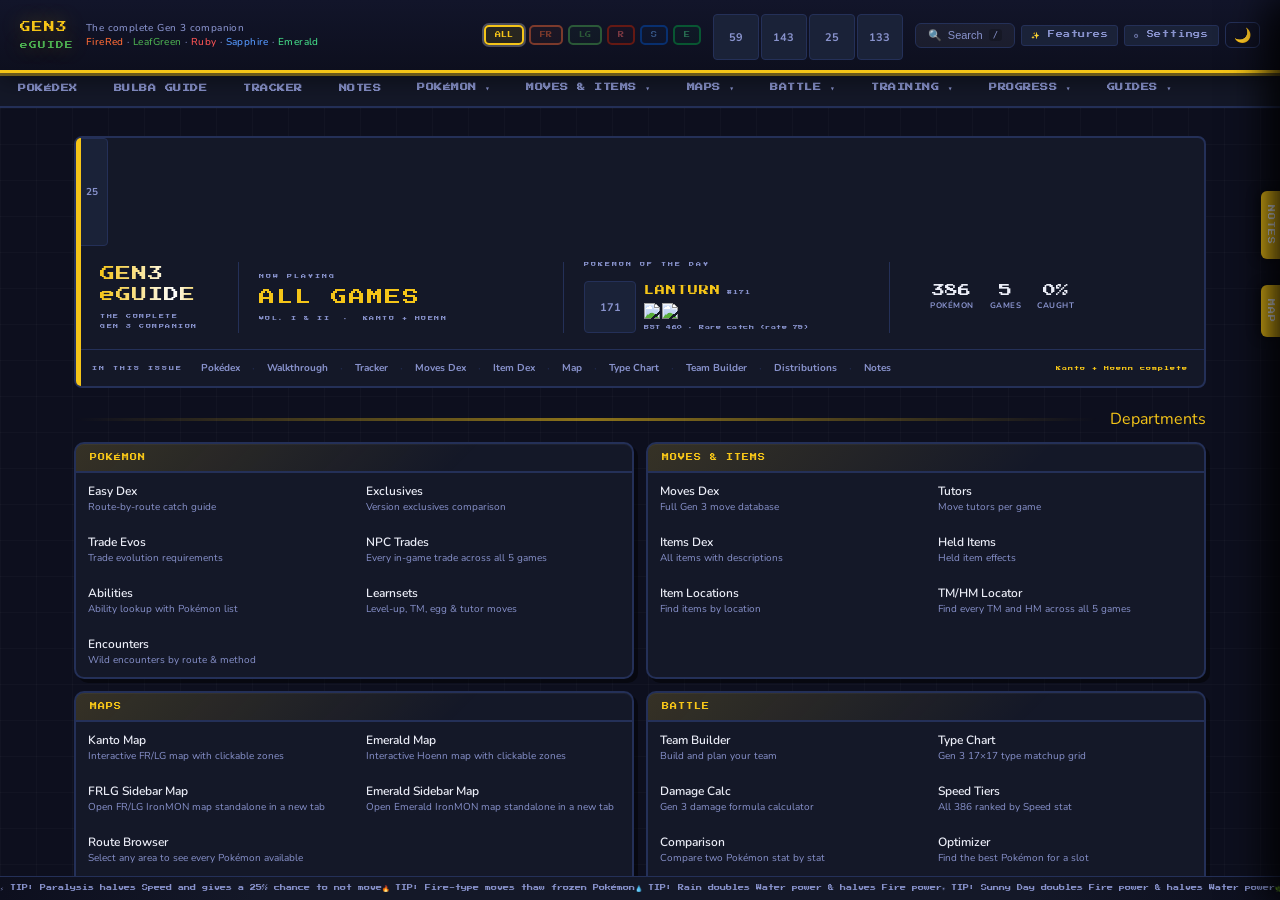
==== commit bb6158a7: "UI/layout polish, game filters & tracker fixes Add dev launch config and site favicon; large visual " ====
--- a/index.html
+++ b/index.html
@@ -6,13 +6,15 @@
 <title>Gen3 eGuide</title>
 <link href="https://fonts.googleapis.com/css2?family=Bungee&family=Press+Start+2P&family=Nunito:wght@400;600;700;800&display=swap" rel="stylesheet">
 <link rel="stylesheet" href="assets/css/app.css">
+<link rel="icon" type="image/svg+xml" href="assets/favicon.svg">
+<link rel="shortcut icon" href="assets/favicon.svg">
 </head>
 <body>
 <header>
   <div class="header-logo" onclick="resetHome()" title="Reset to home" style="cursor:pointer">GEN3<br><span>eGUIDE</span></div>
   <div class="header-title">
-    <h1>Gen3 eGuide</h1>
-    <p>FireRed · LeafGreen · Ruby · Sapphire · Emerald · 386 Pokémon · Real encounter rates</p>
+    <p>The complete Gen 3 companion</p>
+    <p><span style="color:var(--fire)">FireRed</span> · <span style="color:var(--leaf)">LeafGreen</span> · <span style="color:#FF5555">Ruby</span> · <span style="color:#5599FF">Sapphire</span> · <span style="color:#44DD88">Emerald</span></p>
   </div>
   <div class="game-badges" id="headerGameBadges">
     <button class="gbadge gbadge-all active-game-badge" id="hbadge-all" onclick="setGameFromHeader('all',this)" title="All Games">ALL</button>
@@ -515,8 +517,10 @@
     <div class="page-nav-dropdown" id="navMapsDropdown">
       <button class="page-nav-btn page-nav-dropdown-trigger" id="navMapsGroup" onclick="toggleNavDropdown(event,'navMapsDropdown')">MAPS ▾</button>
       <div class="page-nav-dropdown-menu" id="navMapsMenu">
-        <button class="page-nav-dropdown-item" id="navKantoMapView" onclick="closeNavDropdown('navMapsDropdown');showPage('kantomapview',document.getElementById('navKantoMapView'));if(!window._kantomapviewBuilt){buildKantoMapView();window._kantomapviewBuilt=true;}">Kanto Map</button>
-        <button class="page-nav-dropdown-item" id="navEmeraldMapView" onclick="closeNavDropdown('navMapsDropdown');showPage('emeraldmapview',document.getElementById('navEmeraldMapView'));if(!window._emeraldmapviewBuilt){buildEmeraldMapView();window._emeraldmapviewBuilt=true;}">Emerald Map</button>
+        <button class="page-nav-dropdown-item" data-games="FR,LG" id="navKantoMapView" onclick="closeNavDropdown('navMapsDropdown');showPage('kantomapview',document.getElementById('navKantoMapView'));if(!window._kantomapviewBuilt){buildKantoMapView();window._kantomapviewBuilt=true;}">Kanto Map</button>
+        <button class="page-nav-dropdown-item" data-games="R,S,E" id="navEmeraldMapView" onclick="closeNavDropdown('navMapsDropdown');showPage('emeraldmapview',document.getElementById('navEmeraldMapView'));if(!window._emeraldmapviewBuilt){buildEmeraldMapView();window._emeraldmapviewBuilt=true;}">Emerald Map</button>
+        <button class="page-nav-dropdown-item" data-games="FR,LG" id="navFRLGSidebarMap" onclick="closeNavDropdown('navMapsDropdown');window.open('./FRLGIronmonMap/index.html','_blank')">FRLG Sidebar Map</button>
+        <button class="page-nav-dropdown-item" data-games="R,S,E" id="navEmeraldSidebarMap" onclick="closeNavDropdown('navMapsDropdown');window.open('./EmeraldIronmonMap/index.html','_blank')">Emerald Sidebar Map</button>
         <button class="page-nav-dropdown-item" id="navRouteBrowser" onclick="return openPage('routebrowser','navRouteBrowser','navMapsDropdown')">Route Browser</button>
       </div>
     </div>
@@ -563,11 +567,11 @@
       <button class="page-nav-btn page-nav-dropdown-trigger" id="navGuidesGroup" onclick="toggleNavDropdown(event,'navGuidesDropdown')">GUIDES ▾</button>
       <div class="page-nav-dropdown-menu" id="navGuidesMenu">
         <button class="page-nav-dropdown-item" id="navEssentials" onclick="closeNavDropdown('navGuidesDropdown');showPage('essentials',document.getElementById('navEssentials'));buildEssentialsPage();window._essentialsBuilt=true;">Essentials</button>
-        <button class="page-nav-dropdown-item" id="navContests" onclick="closeNavDropdown('navGuidesDropdown');showPage('contests',document.getElementById('navContests'));buildContestsPage();window._contestsBuilt=true;">Contests</button>
-        <button class="page-nav-dropdown-item" id="navFrontier" onclick="closeNavDropdown('navGuidesDropdown');showPage('frontier',document.getElementById('navFrontier'));buildFrontierPage();window._frontierBuilt=true;">Battle Frontier</button>
-        <button class="page-nav-dropdown-item" id="navBerries" onclick="closeNavDropdown('navGuidesDropdown');showPage('berries',document.getElementById('navBerries'));buildBerriesPage();window._berriesBuilt=true;">Berry Farming</button>
+        <button class="page-nav-dropdown-item" data-games="R,S,E" id="navContests" onclick="closeNavDropdown('navGuidesDropdown');showPage('contests',document.getElementById('navContests'));buildContestsPage();window._contestsBuilt=true;">Contests</button>
+        <button class="page-nav-dropdown-item" data-games="E" id="navFrontier" onclick="closeNavDropdown('navGuidesDropdown');showPage('frontier',document.getElementById('navFrontier'));buildFrontierPage();window._frontierBuilt=true;">Battle Frontier</button>
+        <button class="page-nav-dropdown-item" data-games="R,S,E" id="navBerries" onclick="closeNavDropdown('navGuidesDropdown');showPage('berries',document.getElementById('navBerries'));buildBerriesPage();window._berriesBuilt=true;">Berry Farming</button>
         <button class="page-nav-dropdown-item" id="navRng" onclick="closeNavDropdown('navGuidesDropdown');showPage('rng',document.getElementById('navRng'));buildRngPage();window._rngBuilt=true;">RNG Guide</button>
-        <button class="page-nav-dropdown-item" id="navPokeblock" onclick="return openPage('pokeblock','navPokeblock','navGuidesDropdown')">Pokéblock Optimizer</button>
+        <button class="page-nav-dropdown-item" data-games="R,S,E" id="navPokeblock" onclick="return openPage('pokeblock','navPokeblock','navGuidesDropdown')">Pokéblock Optimizer</button>
       </div>
     </div>
   </div>
@@ -658,7 +662,7 @@
 <!-- GUIDE PAGE                                                         -->
 <!-- ══════════════════════════════════════════════════════════════════ -->
 <!-- ═══════════════ BULBAPEDIA GUIDE PAGE ═══════════════ -->
-<div id="page-bulba" class="page" style="flex-direction:row;height:calc(100vh - var(--page-top, 115px) - var(--ios-bar-h, 0px));overflow:hidden;">
+<div id="page-bulba" class="page" style="flex-direction:row;height:calc(100vh - var(--page-top, 115px) - var(--ios-bar-h, 0px) - var(--page-bottom, 24px));overflow:hidden;">
 
   <!-- Sidebar -->
   <div id="bulba-sidebar" style="width:220px;flex-shrink:0;background:var(--darker);border-right:2px solid var(--border);overflow-y:auto;padding:12px 0;display:flex;flex-direction:column;">
@@ -782,7 +786,7 @@
     </div>
 
     <!-- Content area -->
-    <div id="bulba-content" style="flex:1;overflow-y:auto;overflow-x:hidden;background:#ffffff;color:#202122;">
+    <div id="bulba-content" style="flex:1;overflow-y:auto;overflow-x:hidden;overscroll-behavior:contain;-webkit-overflow-scrolling:touch;background:#ffffff;color:#202122;">
       <!-- Index page renders here or fetched content -->
     </div>
   </div>
@@ -925,14 +929,13 @@
       </div>
 
       <div class="trk-stats-grid" id="trk-stats-grid">
-        <div class="trk-stat-box"><div class="trk-stat-num" id="trk-s-caught">0</div><div class="trk-stat-label">Caught</div></div>
-        <div class="trk-stat-box"><div class="trk-stat-num" id="trk-s-seen">0</div><div class="trk-stat-label">Remaining</div></div>
-        <div class="trk-stat-box"><div class="trk-stat-num" id="trk-s-native">0</div><div class="trk-stat-label">Regional</div></div>
-        <div class="trk-stat-box"><div class="trk-stat-num" id="trk-s-trade">0</div><div class="trk-stat-label">Need Trade</div></div>
-        <div class="trk-stat-box" style="grid-column:1/-1;border-color:rgba(255,215,0,0.4);"><div class="trk-stat-num" id="trk-s-shiny" style="color:#FFD700;">0</div><div class="trk-stat-label">✨ Shinies</div></div>
-      </div>
-
-      <div id="trk-milestone-strip" class="trk-milestone-strip"></div>
+        <div class="trk-stat-box" onclick="trkSetFilter('caught',this)" title="Show caught"><div class="trk-stat-num" id="trk-s-caught">0</div><div class="trk-stat-label">Caught</div></div>
+        <div class="trk-stat-box" onclick="trkSetFilter('uncaught',this)" title="Show remaining"><div class="trk-stat-num" id="trk-s-seen">0</div><div class="trk-stat-label">Remaining</div></div>
+        <div class="trk-stat-box" onclick="trkSetFilter('native',this)" title="Show regional dex"><div class="trk-stat-num" id="trk-s-native">0</div><div class="trk-stat-label">Regional</div></div>
+        <div class="trk-stat-box" onclick="trkSetFilter('trade',this)" title="Show trade-only"><div class="trk-stat-num" id="trk-s-trade">0</div><div class="trk-stat-label">Need Trade</div></div>
+        <div class="trk-stat-box" onclick="trkSetFilter('shiny',this)" style="grid-column:1/-1;border-color:rgba(255,215,0,0.4);" title="Show shinies"><div class="trk-stat-num" id="trk-s-shiny" style="color:#FFD700;">0</div><div class="trk-stat-label">✨ Shinies</div></div>
+      </div>
+
 
       <div class="trk-sidebar-panel" id="trk-completion-panel">
         <div class="trk-dropdown-head" onclick="trkToggleSidebarDropdown('trk-completion-panel')">
@@ -940,38 +943,20 @@
           <div class="trk-dropdown-caret">▼</div>
         </div>
         <div class="trk-dropdown-body">
-          <div class="trk-mode-btns-extended" id="trk-mark-modes">
-            <button class="trk-mark-btn active" onclick="trkSetMarkMode('caught',this)">Caught</button>
-            <button class="trk-mark-btn" onclick="trkSetMarkMode('seen',this)">Seen</button>
-            <button class="trk-mark-btn" onclick="trkSetMarkMode('evolved',this)">Evolved</button>
-            <button class="trk-mark-btn" onclick="trkSetMarkMode('bred',this)">Bred</button>
-            <button class="trk-mark-btn" onclick="trkSetMarkMode('traded',this)">Traded</button>
-            <button class="trk-mark-btn" onclick="trkSetMarkMode('held',this)">Held Farmed</button>
-            <button class="trk-mark-btn" onclick="trkSetMarkMode('legendary',this)">Legendary</button>
-          </div>
           <div style="display:grid;grid-template-columns:repeat(2,minmax(0,1fr));gap:8px;margin-top:12px;">
-            <div class="trk-stat-box"><div class="trk-stat-num" id="trk-s-seen2">0</div><div class="trk-stat-label">Seen</div></div>
-            <div class="trk-stat-box"><div class="trk-stat-num" id="trk-s-evolved">0</div><div class="trk-stat-label">Evolved</div></div>
-            <div class="trk-stat-box"><div class="trk-stat-num" id="trk-s-bred">0</div><div class="trk-stat-label">Bred</div></div>
-            <div class="trk-stat-box"><div class="trk-stat-num" id="trk-s-traded2">0</div><div class="trk-stat-label">Traded</div></div>
-            <div class="trk-stat-box"><div class="trk-stat-num" id="trk-s-held">0</div><div class="trk-stat-label">Held Farmed</div></div>
-            <div class="trk-stat-box"><div class="trk-stat-num" id="trk-s-legendary">0</div><div class="trk-stat-label">Legendary</div></div>
-            <div class="trk-stat-box" style="grid-column:1/-1;"><div class="trk-stat-num" id="trk-s-tm">0</div><div class="trk-stat-label">TM/HM Collected</div></div>
-          </div>
-          <div style="display:flex;gap:8px;flex-wrap:wrap;margin-top:10px;">
-            <button class="trk-mini-action" onclick="openTmChecklist()">💿 TM Checklist</button>
+            <div class="trk-stat-box" onclick="trkSetFilter('seen',this)" title="Show seen"><div class="trk-stat-num" id="trk-s-seen2">0</div><div class="trk-stat-label">Seen</div></div>
+            <div class="trk-stat-box" onclick="trkSetFilter('evolved',this)" title="Show evolved"><div class="trk-stat-num" id="trk-s-evolved">0</div><div class="trk-stat-label">Evolved</div></div>
+            <div class="trk-stat-box" onclick="trkSetFilter('bred',this)" title="Show bred"><div class="trk-stat-num" id="trk-s-bred">0</div><div class="trk-stat-label">Bred</div></div>
+            <div class="trk-stat-box" onclick="trkSetFilter('traded',this)" title="Show traded"><div class="trk-stat-num" id="trk-s-traded2">0</div><div class="trk-stat-label">Traded</div></div>
+            <div class="trk-stat-box" onclick="trkSetFilter('held',this)" title="Show held-item farmed"><div class="trk-stat-num" id="trk-s-held">0</div><div class="trk-stat-label">Held Farmed</div></div>
+            <div class="trk-stat-box" onclick="trkSetFilter('legendary',this)" title="Show legendaries"><div class="trk-stat-num" id="trk-s-legendary">0</div><div class="trk-stat-label">Legendary</div></div>
+            <div class="trk-stat-box" onclick="openTmChecklist()" style="grid-column:1/-1;" title="Open TM checklist"><div class="trk-stat-num" id="trk-s-tm">0</div><div class="trk-stat-label">TM/HM Collected</div></div>
           </div>
         </div>
       </div>
 
       <div class="trk-filter-btns">
         <button class="trk-filter-btn active" onclick="trkSetFilter('all',this)">📋 All Pokémon</button>
-        <button class="trk-filter-btn" onclick="trkSetFilter('caught',this)">✅ Caught</button>
-        <button class="trk-filter-btn" onclick="trkSetFilter('uncaught',this)">⬜ Not Yet Caught</button>
-        <button class="trk-filter-btn" onclick="trkSetFilter('shiny',this)" style="border-color:rgba(255,215,0,0.3);color:rgba(255,215,0,0.7);">✨ Shiny</button>
-        <button class="trk-filter-btn" onclick="trkSetFilter('trade',this)">🔄 Needs Trade</button>
-        <button class="trk-filter-btn" onclick="trkSetFilter('native',this)">🏠 Regional Dex</button>
-        <button class="trk-filter-btn" onclick="trkSetFilter('national',this)">🌐 National Dex</button>
         <button class="trk-filter-btn" id="trk-filter-fainted" onclick="trkSetFilter('fainted',this)" style="display:none;">💀 Fainted</button>
         <button class="trk-filter-btn" id="trk-filter-alive" onclick="trkSetFilter('alive',this)" style="display:none;">✅ Alive (Caught)</button>
       </div>
@@ -997,10 +982,70 @@
         <div class="trk-mode-btns">
           <button class="trk-mode-btn active" onclick="trkSetMode('game',this)">Regional Dex</button>
           <button class="trk-mode-btn" onclick="trkSetMode('national',this)">National Dex</button>
+          <button class="trk-mode-btn trk-legend-btn" onclick="trkShowLegend()" title="Tile legend">?</button>
         </div>
         <span id="trk-count" style="font-size:10px;color:var(--muted);margin-left:auto;"></span>
+        <div class="trk-mark-divider"></div>
+        <div class="trk-mark-mode-row">
+          <span class="trk-mark-label">CLICK MODE</span>
+          <button class="trk-mark-btn active" onclick="trkSetMarkMode('caught',this)">Caught</button>
+          <button class="trk-mark-btn" onclick="trkSetMarkMode('seen',this)">Seen</button>
+          <button class="trk-mark-btn" onclick="trkSetMarkMode('evolved',this)">Evolved</button>
+          <button class="trk-mark-btn" onclick="trkSetMarkMode('bred',this)">Bred</button>
+          <button class="trk-mark-btn" onclick="trkSetMarkMode('traded',this)">Traded</button>
+          <button class="trk-mark-btn" onclick="trkSetMarkMode('held',this)">Held</button>
+        </div>
       </div>
       <div class="trk-grid" id="trk-grid"></div>
+    </div>
+  </div>
+</div>
+
+<div id="trkLegendOverlay" class="tmcheck-overlay" onclick="if(event.target===this)trkHideLegend()">
+  <div class="tmcheck-modal" style="max-width:560px;">
+    <div class="tmcheck-header">
+      <div class="tmcheck-title">📖 TILE LEGEND</div>
+      <button class="features-close" onclick="trkHideLegend()">✕</button>
+    </div>
+    <div class="tmcheck-body">
+
+      <div class="trk-legend-section-title">TILE STATES</div>
+      <div class="trk-legend-rows">
+        <div class="trk-legend-row">
+          <div class="trk-legend-demo trk-legend-demo--uncaught"></div>
+          <div class="trk-legend-desc"><strong>Not caught</strong> — Sprite is greyed out. Tap to mark as caught.</div>
+        </div>
+        <div class="trk-legend-row">
+          <div class="trk-legend-demo trk-legend-demo--caught"></div>
+          <div class="trk-legend-desc"><strong>Caught</strong> — Green border &amp; ✓ checkmark. Counts toward your completion total.</div>
+        </div>
+        <div class="trk-legend-row">
+          <div class="trk-legend-demo trk-legend-demo--shiny"></div>
+          <div class="trk-legend-desc"><strong>Shiny caught</strong> — Gold border &amp; ✨. Right-click (or long-press) a caught tile to toggle shiny status.</div>
+        </div>
+        <div class="trk-legend-row">
+          <div class="trk-legend-demo trk-legend-demo--trade"></div>
+          <div class="trk-legend-desc"><strong>Trade required</strong> — Orange border. This Pokémon can only be obtained via trade in the selected game. The <span class="trk-trade-badge" style="visibility:visible;position:static;display:inline-block;margin:0 2px 0 1px;">TRADE</span> badge marks the tile.</div>
+        </div>
+      </div>
+
+      <div class="trk-legend-section-title" style="margin-top:18px;">STATUS CHIPS</div>
+      <div class="trk-legend-chips">
+        <div class="trk-legend-chip-row"><span class="trk-status-chip seen on">SEEN</span><span class="trk-legend-chip-desc">Encountered in the wild or via battle</span></div>
+        <div class="trk-legend-chip-row"><span class="trk-status-chip evolved on">EVO</span><span class="trk-legend-chip-desc">Obtained by evolving another Pokémon</span></div>
+        <div class="trk-legend-chip-row"><span class="trk-status-chip bred on">BRD</span><span class="trk-legend-chip-desc">Hatched from an egg</span></div>
+        <div class="trk-legend-chip-row"><span class="trk-status-chip traded on">TRD</span><span class="trk-legend-chip-desc">Received via an in-game or link trade</span></div>
+        <div class="trk-legend-chip-row"><span class="trk-status-chip held on">HLD</span><span class="trk-legend-chip-desc">Held item sourced or tracked</span></div>
+        <div class="trk-legend-chip-row"><span class="trk-status-chip legendary on">LEG</span><span class="trk-legend-chip-desc">Legendary — shown only on eligible Pokémon</span></div>
+      </div>
+
+      <div class="trk-legend-section-title" style="margin-top:18px;">INTERACTIONS</div>
+      <div class="trk-legend-chips">
+        <div class="trk-legend-chip-row"><span class="trk-legend-action">Left-click</span><span class="trk-legend-chip-desc">Toggle caught / not caught</span></div>
+        <div class="trk-legend-chip-row"><span class="trk-legend-action">Right-click</span><span class="trk-legend-chip-desc">Toggle shiny (must be caught first)</span></div>
+        <div class="trk-legend-chip-row"><span class="trk-legend-action">Long-press</span><span class="trk-legend-chip-desc">Toggle shiny on mobile / touch devices</span></div>
+      </div>
+
     </div>
   </div>
 </div>
@@ -1016,7 +1061,7 @@
     </div>
     <div class="tmcheck-body">
       <div style="font-size:11px;color:var(--muted);margin-bottom:12px;line-height:1.7;">Use this to track one-off TM/HM pickups for the current save. This list is game-specific and saved with the tracker.</div>
-      <div id="tmChecklistCount" style="font-family:'Press Start 2P',monospace;font-size:7px;color:var(--gold);margin-bottom:12px;"></div>
+      <div id="tmChecklistCount" style="font-family:'Press Start 2P',monospace;font-size:7px;color:var(--trk-color,var(--gold));margin-bottom:12px;"></div>
       <div id="tmChecklistGrid" class="tmcheck-grid"></div>
     </div>
   </div>
@@ -1547,9 +1592,9 @@
       </div>
 
       <!-- Hatch Steps display -->
-      <div id="breed-hatch-info" style="display:none;background:rgba(255,215,0,0.07);border:1px solid rgba(255,215,0,0.3);border-radius:6px;padding:10px;">
+      <div id="breed-hatch-info" style="display:none;background:color-mix(in srgb,var(--game-color,var(--gold)) 7%,transparent);border:1px solid color-mix(in srgb,var(--game-color,var(--gold)) 30%,transparent);border-radius:6px;padding:10px;">
         <div style="font-family:'Press Start 2P',monospace;font-size:7px;color:var(--game-color,var(--gold));margin-bottom:6px;">🥚 HATCH COUNTER</div>
-        <div id="breed-hatch-steps" style="font-size:13px;font-weight:800;color:var(--text);"></div>
+        <div id="breed-hatch-steps" style="font-size:13px;font-weight:800;color:var(--game-color,var(--gold));"></div>
         <div id="breed-hatch-cycles" style="font-size:10px;color:var(--muted);margin-top:3px;"></div>
         <div style="font-size:10px;color:var(--muted);margin-top:6px;line-height:1.6;">Steps = walking while egg is in party. Flame Body / Magma Armor halves this (get Slugma or Magcargo from Route 113).</div>
       </div>
@@ -2030,7 +2075,7 @@
     <div style="font-size:11px;color:var(--muted);margin-bottom:18px;line-height:1.7;">All move tutors across Gen 3 GBA games · FR/LG tutors are one-time events · Emerald tutors require Battle Points (BP)</div>
     <div class="panel" style="overflow:hidden;">
       <div style="padding:10px 14px;background:var(--panel);border-bottom:1px solid var(--border);font-size:11px;color:var(--muted);line-height:1.7;">
-        <strong style="color:var(--text);">Ruby / Sapphire:</strong> Only two tutors — one NPC in Fallarbor Town teaches either Double-Edge or Seismic Toss (one-time choice). These are also in the FRLG list below.
+        <strong style="color:var(--game-color,var(--gold));">Ruby / Sapphire:</strong> Only two tutors — one NPC in Fallarbor Town teaches either <span class="guide-move-link" onclick="_openMoveDex('Double-Edge')">Double-Edge</span> or <span class="guide-move-link" onclick="_openMoveDex('Seismic Toss')">Seismic Toss</span> (one-time choice). These are also in the FRLG list below.
       </div>
       <div style="overflow-x:auto;">
         <table class="tutors-table" id="tutors-table">
@@ -2305,7 +2350,7 @@
 
 
 <!-- ══ ROUTE BROWSER ══ -->
-<div id="page-routebrowser" class="page main" style="height:calc(100vh - var(--page-top, 115px) - var(--ios-bar-h, 0px));overflow:hidden;flex-direction:column;">
+<div id="page-routebrowser" class="page main" style="height:calc(100vh - var(--page-top, 115px) - var(--ios-bar-h, 0px) - var(--page-bottom, 24px));overflow:hidden;flex-direction:column;">
   <div style="padding:10px 16px;background:var(--darker);border-bottom:2px solid var(--border);display:flex;align-items:center;gap:10px;flex-wrap:wrap;flex-shrink:0;">
     <span id="rb-page-title" style="font-family:'Press Start 2P',monospace;font-size:8px;color:var(--game-color,var(--gold));letter-spacing:0.5px;">ROUTE BROWSER</span>
     <div id="rb-game-btns" style="display:flex;gap:4px;"></div>
--- a/assets/css/app.css
+++ b/assets/css/app.css
@@ -14,9 +14,10 @@
 /* Give html a background so it never shows browser-default white behind the
    fixed iOS bar or in safe-area padding regions. Dark theme default; light
    theme override uses :has() (supported Safari 15.4+, Chrome 105+). */
-html { background: #0d0f1e; }
+html { background: #0d0f1e; height: 100%; }
 html:has(body.light-theme) { background: #e2d8c4; }
-body{font-family:'Nunito',sans-serif;background:var(--darker);color:var(--text);min-height:100vh;overflow-x:hidden;}
+body{font-family:'Nunito',sans-serif;background:var(--darker);color:var(--text);height:100%;overflow:hidden;overscroll-behavior:none;box-sizing:border-box;}
+@media print { html, body { height: auto; overflow: visible; } }
 .header-logo{
   font-family:var(--headline);
   letter-spacing:1px;
@@ -35,8 +36,10 @@
   text-shadow:2px 2px 0 rgba(0,0,0,.25);
 }
 .header-title p{
-  color:#d1d5f4;
-  font-weight:800;
+  font-size:11px;
+  color:rgba(255,255,255,0.55);
+  font-weight:500;
+  letter-spacing:0.4px;
 }
 
 .page-nav-scroll-wrap{
@@ -48,7 +51,7 @@
 }
 
 /* ── Item Dex ── */
-.item-page{flex-direction:column!important;height:calc(100vh - var(--page-top, 115px));overflow:hidden;}
+.item-page{flex-direction:column!important;height:calc(100vh - var(--page-top, 115px) - var(--page-bottom, 24px));overflow:hidden;}
 .item-controls{display:flex;align-items:center;gap:10px;padding:10px 16px;background:var(--darker);border-bottom:2px solid var(--border);flex-shrink:0;flex-wrap:wrap;}
 .item-search-inp{flex:1;min-width:180px;max-width:320px;padding:8px 13px;background:var(--card);border:1px solid var(--border);border-radius:5px;color:var(--text);font-size:13px;font-family:'Nunito',sans-serif;box-shadow:inset 0 1px 3px rgba(0,0,0,0.25);}
 .item-search-inp:focus{outline:none;border-color:var(--game-color,var(--gold));}
@@ -131,7 +134,7 @@
 
 
 /* ── Move Dex page ── */
-.moves-page{flex-direction:column!important;height:calc(100vh - var(--page-top, 115px));overflow:hidden;}
+.moves-page{flex-direction:column!important;height:calc(100vh - var(--page-top, 115px) - var(--page-bottom, 24px));overflow:hidden;}
 .moves-page-controls{display:flex;align-items:center;gap:10px;padding:10px 16px;background:var(--darker);border-bottom:2px solid var(--border);flex-shrink:0;flex-wrap:wrap;}
 .moves-search-inp{flex:1;min-width:180px;max-width:320px;padding:6px 12px;background:var(--card);border:1px solid var(--border);border-radius:5px;color:var(--text);font-size:13px;font-family:'Nunito',sans-serif;}
 .moves-search-inp:focus{outline:none;border-color:var(--sapphire);}
@@ -319,8 +322,12 @@
 .guide-h2{font-family:'Press Start 2P',monospace;font-size:9px;color:var(--gold);letter-spacing:0.5px;margin:28px 0 14px;line-height:1.8;}
 .guide-h3{font-family:'Press Start 2P',monospace;font-size:7px;color:var(--muted);letter-spacing:0.5px;margin:20px 0 10px;line-height:1.8;}
 .guide-p{font-size:calc(var(--tbl-font,18) * 0.72px);line-height:1.85;color:var(--text);margin-bottom:12px;}
-.guide-p a,.guide-poke-link{color:var(--fire);cursor:pointer;text-decoration:none;font-weight:700;border-bottom:1px dashed rgba(255,107,53,0.4);transition:border-color 0.15s;}
-.guide-p a:hover,.guide-poke-link:hover{border-bottom-color:var(--fire);}
+.guide-p a,.guide-poke-link{color:var(--game-color,var(--gold));cursor:pointer;text-decoration:none;font-weight:700;border-bottom:1px dashed color-mix(in srgb,var(--game-color,var(--gold)) 40%,transparent);transition:border-color 0.15s;}
+.guide-p a:hover,.guide-poke-link:hover{border-bottom-color:var(--game-color,var(--gold));}
+.guide-item-link{color:var(--game-color,var(--gold));cursor:pointer;font-weight:700;border-bottom:1px dashed color-mix(in srgb,var(--game-color,var(--gold)) 40%,transparent);transition:border-color 0.15s;}
+.guide-item-link:hover{border-bottom-color:var(--game-color,var(--gold));}
+.guide-move-link{color:var(--game-color,var(--gold));cursor:pointer;font-weight:700;border-bottom:1px dashed color-mix(in srgb,var(--game-color,var(--gold)) 40%,transparent);transition:border-color 0.15s;}
+.guide-move-link:hover{border-bottom-color:var(--game-color,var(--gold));}
 .guide-tip{background:rgba(255,215,0,0.09);border-left:3px solid var(--gold);padding:10px 14px;border-radius:0 8px 8px 0;margin:14px 0;font-size:12px;line-height:1.7;color:var(--text);}
 .guide-tip strong{color:var(--gold);}
 .guide-warn{background:rgba(255,107,53,0.09);border-left:3px solid var(--fire);padding:10px 14px;border-radius:0 8px 8px 0;margin:14px 0;font-size:12px;line-height:1.7;color:var(--text);}
@@ -360,9 +367,11 @@
 .trk-card.nuzlocke-fainted .trk-card-check{display:none!important;}
 .lvl-badge{display:inline-block;background:var(--card);border:1px solid var(--border);border-radius:3px;padding:1px 6px;font-size:10px;font-weight:700;color:var(--gold);margin-left:4px;}
 /* Item badge */
-.item-badge{display:inline-block;background:rgba(255,215,0,0.1);border:1px solid rgba(255,215,0,0.3);border-radius:3px;padding:1px 6px;font-size:10px;font-weight:700;color:var(--gold);}
+.item-badge{display:inline-block;background:color-mix(in srgb,var(--game-color,var(--gold)) 10%,transparent);border:1px solid color-mix(in srgb,var(--game-color,var(--gold)) 30%,transparent);border-radius:3px;padding:1px 6px;font-size:10px;font-weight:700;color:var(--game-color,var(--gold));cursor:pointer;transition:background 0.15s,border-color 0.15s;}
+.item-badge:hover{background:color-mix(in srgb,var(--game-color,var(--gold)) 20%,transparent);border-color:color-mix(in srgb,var(--game-color,var(--gold)) 60%,transparent);}
 /* HM/TM badge */
-.hm-badge{display:inline-block;background:rgba(255,107,53,0.15);border:1px solid rgba(255,107,53,0.35);border-radius:3px;padding:1px 6px;font-size:10px;font-weight:700;color:var(--fire);}
+.hm-badge{display:inline-block;background:rgba(255,107,53,0.15);border:1px solid rgba(255,107,53,0.35);border-radius:3px;padding:1px 6px;font-size:10px;font-weight:700;color:var(--fire);cursor:pointer;transition:background 0.15s,border-color 0.15s;}
+.hm-badge:hover{background:rgba(255,107,53,0.28);border-color:rgba(255,107,53,0.65);}
 
 /* ── NOTES PANEL ──────────────────────────────────────────────── */
 .notes-panel-tab{position:fixed;right:0;top:25%;transform:translateY(-50%);z-index:200;background:var(--game-color,#b8960c);color:#fff;font-family:'Press Start 2P',monospace;font-size:7px;padding:14px 6px;border-radius:6px 0 0 6px;cursor:pointer;writing-mode:vertical-rl;text-orientation:mixed;letter-spacing:1px;border:none;box-shadow:-3px 0 12px rgba(0,0,0,0.4);transition:background 0.15s,transform .15s,box-shadow .15s;}
@@ -380,8 +389,8 @@
 .notes-panel{position:fixed;right:-460px;top:0;width:460px;height:100vh;z-index:299;background:var(--darker);border-left:3px solid var(--border);box-shadow:-8px 0 40px rgba(0,0,0,0.7);transition:right 0.35s cubic-bezier(0.4,0,0.2,1);display:flex;flex-direction:column;overflow:hidden;overscroll-behavior:contain;}
 .notes-panel.open{right:0;}
 .notes-panel.notes-saved{box-shadow:-8px 0 40px rgba(0,0,0,0.7),0 0 0 1px rgba(255,215,0,.22) inset,0 0 18px rgba(255,215,0,.18);}
-.notes-page-host{height:calc(100vh - var(--page-top, 115px));}
-.notes-panel.fullpage{position:relative;right:auto;top:auto;width:100%;height:calc(100vh - var(--page-top, 115px));border-left:none;border-top:none;box-shadow:none;}
+.notes-page-host{height:calc(100vh - var(--page-top, 115px) - var(--page-bottom, 24px));}
+.notes-panel.fullpage{position:relative;right:auto;top:auto;width:100%;height:calc(100vh - var(--page-top, 115px) - var(--page-bottom, 24px));border-left:none;border-top:none;box-shadow:none;}
 .notes-panel.fullpage.open{right:auto;}
 /* Prevent notes scroll from propagating to document and triggering browser toolbar show/hide */
 #notes-list-inner,
@@ -457,7 +466,7 @@
 .page-nav-btn.active{color:var(--text);border-bottom-color:var(--border);background:rgba(255,255,255,0.04);}
 .page{display:none;}.page.active{display:flex;flex-direction:column;}
 /* ── Map page layout ── */
-.map-page{flex-direction:row!important;height:calc(100vh - var(--page-top, 115px));overflow:hidden;}
+.map-page{flex-direction:row!important;height:calc(100vh - var(--page-top, 115px) - var(--page-bottom, 24px));overflow:hidden;}
 /* ── Sidebar ── */
 .map-sidebar{width:320px;flex-shrink:0;background:var(--panel);border-right:2px solid var(--border);display:flex;flex-direction:column;overflow:hidden;}
 .map-sidebar-header{padding:10px 14px;background:var(--darker);border-bottom:2px solid var(--border);display:flex;align-items:center;gap:8px;flex-shrink:0;}
@@ -503,7 +512,7 @@
 .gbadge-r{color:#FF6666;border-color:#CC2200;background:rgba(204,34,0,0.1);}
 .gbadge-s{color:#66AAFF;border-color:#0055CC;background:rgba(0,85,204,0.1);}
 .gbadge-e{color:#44DD88;border-color:#00AA44;background:rgba(0,170,68,0.1);}
-.main{position:relative;z-index:1;flex-direction:column;height:calc(100vh - var(--page-top, 82px));}
+.main{position:relative;z-index:1;flex-direction:column;height:calc(100vh - var(--page-top, 82px) - var(--page-bottom, 24px));}
 .controls{padding:10px 20px 8px;background:var(--darker);border-bottom:1px solid var(--border);display:flex;gap:10px;align-items:center;flex-wrap:wrap;}
 .search-bar{flex:1;min-width:180px;position:relative;display:flex;align-items:center;}.search-bar-clear{display:none;position:absolute;right:8px;background:none;border:none;color:var(--muted);font-size:14px;cursor:pointer;padding:2px 4px;line-height:1;border-radius:3px;transition:color 0.12s;}.search-bar-clear:hover{color:var(--text);}.search-bar-clear.visible{display:block;}
 .search-bar input{width:100%;padding-right:28px;background:var(--card);border:2px solid var(--border);color:var(--text);padding:8px 13px;font-family:'Nunito',sans-serif;font-size:13px;border-radius:5px;outline:none;transition:border-color 0.2s;box-shadow:inset 0 1px 3px rgba(0,0,0,0.25);}
@@ -711,7 +720,7 @@
 .gl-e{background:rgba(0,204,85,0.2);color:#44DD88;border:1px solid rgba(0,204,85,0.4);}
 .page-nav-btn.rse-active{color:#44DD88;border-bottom-color:#44DD88;}
 /* ── Exclusives page ── */
-#page-excl{height:calc(100vh - var(--page-top, 115px));overflow:hidden;flex-direction:column;}
+#page-excl{height:calc(100vh - var(--page-top, 115px) - var(--page-bottom, 24px));overflow:hidden;flex-direction:column;}
 .excl-header{padding:10px 16px;background:var(--darker);border-bottom:2px solid var(--border);display:flex;align-items:center;gap:10px;flex-wrap:wrap;flex-shrink:0;}
 .excl-header h2{font-family:'Press Start 2P',monospace;font-size:8px;color:var(--game-color,var(--gold));letter-spacing:0.5px;}
 .excl-mode-btns{display:flex;gap:5px;flex-wrap:wrap;}
@@ -764,7 +773,7 @@
 .guide-toc-subhead{font-family:'Press Start 2P',monospace;font-size:6px;color:var(--emerald,#44DD88);letter-spacing:1px;padding:12px 16px 6px;opacity:0.8;border-top:1px solid var(--border);margin-top:4px;}
 .guide-toc-label{font-family:'Press Start 2P',monospace;font-size:6px;color:var(--muted);padding:8px 16px 12px;letter-spacing:1px;}
 /* ══ Team Builder ══ */
-#page-team{height:calc(100vh - var(--page-top, 115px));overflow:hidden;flex-direction:column;}
+#page-team{height:calc(100vh - var(--page-top, 115px) - var(--page-bottom, 24px));overflow:hidden;flex-direction:column;}
 .tb-layout{flex:1;overflow:hidden;display:flex;}
 .tb-sidebar{width:310px;flex-shrink:0;background:var(--panel);border-right:2px solid var(--border);display:flex;flex-direction:column;overflow:hidden;}
 .tb-topbar{padding:8px 14px;background:var(--darker);border-bottom:2px solid var(--border);display:flex;align-items:center;gap:8px;flex-shrink:0;flex-wrap:wrap;}
@@ -820,7 +829,7 @@
 .tb-empty-text{font-family:'Press Start 2P',monospace;font-size:8px;letter-spacing:1px;}
 
 /* ══ Pokédex Tracker ══ */
-#page-tracker{height:calc(100vh - var(--page-top, 115px));overflow:hidden;flex-direction:column;}
+#page-tracker{height:calc(100vh - var(--page-top, 115px) - var(--page-bottom, 24px));overflow:hidden;flex-direction:column;}
 .trk-topbar{padding:8px 14px;background:var(--darker);border-bottom:2px solid var(--border);display:flex;align-items:center;gap:10px;flex-shrink:0;flex-wrap:wrap;}
 .trk-title{font-family:'Press Start 2P',monospace;font-size:8px;color:var(--trk-color,var(--emerald));letter-spacing:0.5px;}
 .trk-save-tabs{display:flex;gap:0;border-bottom:2px solid var(--border);flex-shrink:0;background:var(--panel);overflow-x:auto;}
@@ -841,7 +850,9 @@
 .trk-sidebar::-webkit-scrollbar-thumb:hover{background:rgba(130,150,220,0.5);}
 .trk-progress-ring-wrap{display:flex;flex-direction:column;align-items:center;padding:8px 0 14px;}
 .trk-stats-grid{display:grid;grid-template-columns:1fr 1fr;gap:6px;margin-bottom:14px;}
-.trk-stat-box{background:var(--card);border:1px solid var(--border);border-radius:var(--radius-md);padding:8px 10px;text-align:center;box-shadow:var(--shadow-sm);}
+.trk-stat-box{background:var(--card);border:1px solid var(--border);border-radius:var(--radius-md);padding:8px 10px;text-align:center;box-shadow:var(--shadow-sm);cursor:pointer;transition:border-color 0.12s,background 0.12s;}
+.trk-stat-box:hover{border-color:color-mix(in srgb,var(--trk-color,var(--gold)) 50%,transparent);background:color-mix(in srgb,var(--trk-color,var(--gold)) 5%,var(--card));}
+.trk-stat-box.active{border-color:var(--trk-color,var(--gold));background:color-mix(in srgb,var(--trk-color,var(--gold)) 10%,var(--card));box-shadow:0 0 0 1px var(--trk-color,var(--gold)) inset;}
 .trk-stat-num{font-family:'Press Start 2P',monospace;font-size:10px;color:var(--trk-color,var(--gold));margin-bottom:3px;}
 .trk-stat-label{font-size:9px;color:var(--muted);font-weight:700;text-transform:uppercase;}
 .trk-filter-btns{display:flex;flex-direction:column;gap:4px;margin-bottom:10px;}
@@ -909,20 +920,41 @@
 .trk-remaining-sub{font-size:10px;color:var(--muted);line-height:1.55;margin-top:4px}
 .trk-mini-action{font-family:'Press Start 2P',monospace;font-size:6px;padding:6px 8px;border:1px solid var(--border);background:transparent;color:var(--muted);border-radius:4px;cursor:pointer}
 .trk-mini-action:hover{color:var(--text);border-color:var(--trk-color,var(--gold))}
+.trk-rem-more-btn{font-family:'Press Start 2P',monospace;font-size:6px;padding:2px 5px;border:1px solid color-mix(in srgb,var(--trk-color,var(--gold)) 40%,transparent);background:transparent;color:var(--trk-color,var(--gold));border-radius:3px;cursor:pointer;margin-left:4px;white-space:nowrap;}
+.trk-rem-more-btn:hover{background:color-mix(in srgb,var(--trk-color,var(--gold)) 10%,transparent);}
 .tmcheck-overlay{display:none;position:fixed;inset:0;background:rgba(0,0,0,0.76);z-index:10001;align-items:flex-start;justify-content:center;padding:40px 16px;overflow-y:auto}
 .tmcheck-overlay.open{display:flex}
 .tmcheck-modal{background:var(--darker);border:2px solid var(--border);border-radius:var(--radius-lg);width:100%;max-width:920px;box-shadow:0 16px 60px rgba(0,0,0,0.6);overflow:hidden}
 .tmcheck-header{display:flex;justify-content:space-between;gap:12px;align-items:center;padding:16px 20px;background:linear-gradient(180deg,var(--panel) 0%,rgba(20,24,40,0.95) 100%);border-bottom:2px solid var(--border);border-radius:var(--radius-lg) var(--radius-lg) 0 0}
-.tmcheck-title{font-family:'Press Start 2P',monospace;font-size:9px;color:var(--gold)}
+.tmcheck-title{font-family:'Press Start 2P',monospace;font-size:9px;color:var(--trk-color,var(--gold))}
 .tmcheck-body{padding:18px 20px;max-height:75vh;overflow-y:auto}
 .tmcheck-grid{display:grid;grid-template-columns:repeat(auto-fit,minmax(220px,1fr));gap:10px}
 .tmcheck-item{display:flex;align-items:flex-start;gap:8px;background:var(--panel);border:1px solid var(--border);border-radius:var(--radius-sm);padding:8px 10px;box-shadow:var(--shadow-sm)}
-.tmcheck-item input{margin-top:2px;accent-color:var(--game-color,var(--gold))}
-.tmcheck-item-code{font-family:'Press Start 2P',monospace;font-size:7px;color:var(--gold);margin-bottom:4px}
+.tmcheck-item input{margin-top:2px;accent-color:var(--trk-color,var(--gold))}
+.tmcheck-item-code{font-family:'Press Start 2P',monospace;font-size:7px;color:var(--trk-color,var(--gold));margin-bottom:4px}
 .tmcheck-item-name{font-size:11px;color:var(--text);font-weight:700}
 .tmcheck-item-loc{font-size:10px;color:var(--muted);line-height:1.5;margin-top:3px}
-.trk-trade-badge{position:absolute;bottom:3px;right:3px;font-size:6px;font-weight:800;background:rgba(255,107,53,0.25);color:var(--fire);border:1px solid rgba(255,107,53,0.5);padding:1px 3px;border-radius:2px;display:none;}
-.trk-card.need-trade .trk-trade-badge{display:block;}
+.trk-trade-badge{font-size:6px;font-weight:800;background:rgba(255,107,53,0.25);color:var(--fire);border:1px solid rgba(255,107,53,0.5);padding:1px 3px;border-radius:2px;visibility:hidden;margin-bottom:2px;}
+.trk-card.need-trade .trk-trade-badge{visibility:visible;}
+.trk-legend-btn{border-color:var(--muted)!important;color:var(--muted)!important;font-weight:900;min-width:28px;}
+.trk-legend-btn:hover{border-color:var(--gold)!important;color:var(--gold)!important;}
+.trk-mark-divider{width:100%;height:1px;background:var(--border);margin:2px 0;}
+.trk-mark-mode-row{display:flex;align-items:center;gap:6px;flex-wrap:wrap;width:100%;}
+.trk-mark-label{font-family:'Press Start 2P',monospace;font-size:6px;color:var(--muted);letter-spacing:0.5px;white-space:nowrap;margin-right:2px;}
+.trk-legend-section-title{font-family:'Press Start 2P',monospace;font-size:7px;color:var(--trk-color,var(--gold));letter-spacing:0.8px;margin-bottom:10px;}
+.trk-legend-rows{display:flex;flex-direction:column;gap:10px;}
+.trk-legend-row{display:flex;align-items:center;gap:14px;}
+.trk-legend-demo{width:52px;height:52px;flex-shrink:0;border-radius:8px;border:2px solid var(--border);}
+.trk-legend-demo--uncaught{background:rgba(20,20,35,0.5);border-color:var(--border);background-image:url('https://raw.githubusercontent.com/PokeAPI/sprites/master/sprites/pokemon/25.png');background-size:contain;background-repeat:no-repeat;background-position:center;filter:grayscale(1) brightness(0.4);}
+.trk-legend-demo--caught{background:rgba(0,204,85,0.08);border-color:var(--emerald);background-image:url('https://raw.githubusercontent.com/PokeAPI/sprites/master/sprites/pokemon/25.png');background-size:contain;background-repeat:no-repeat;background-position:center;}
+.trk-legend-demo--shiny{background:linear-gradient(135deg,rgba(255,215,0,0.22),rgba(0,204,85,0.08));border-color:#FFD700;background-image:url('https://raw.githubusercontent.com/PokeAPI/sprites/master/sprites/pokemon/shiny/25.png');background-size:contain;background-repeat:no-repeat;background-position:center;}
+.trk-legend-demo--trade{background:rgba(20,20,35,0.5);border-color:rgba(255,107,53,0.4);background-image:url('https://raw.githubusercontent.com/PokeAPI/sprites/master/sprites/pokemon/27.png');background-size:contain;background-repeat:no-repeat;background-position:center;filter:grayscale(0.5) opacity(0.5);}
+.trk-legend-desc{font-size:11px;color:var(--text);line-height:1.6;}
+.trk-legend-chips{display:flex;flex-direction:column;gap:8px;}
+.trk-legend-chip-row{display:flex;align-items:center;gap:12px;}
+.trk-legend-chip-row .trk-status-chip{flex-shrink:0;min-width:36px;text-align:center;}
+.trk-legend-chip-desc{font-size:11px;color:var(--muted);line-height:1.5;}
+.trk-legend-action{font-family:'Press Start 2P',monospace;font-size:6px;padding:3px 7px;border:1px solid var(--border);border-radius:3px;color:var(--muted);background:var(--card);flex-shrink:0;min-width:70px;text-align:center;}
 .trk-type-dots{display:flex;gap:2px;margin-top:2px;}
 .trk-type-dot{width:6px;height:6px;border-radius:50%;}
 .trk-tooltip{position:absolute;bottom:calc(100% + 6px);left:50%;transform:translateX(-50%);background:var(--darker);border:1px solid var(--border);border-radius:6px;padding:6px 10px;font-size:10px;white-space:nowrap;z-index:30;pointer-events:none;display:none;box-shadow:0 4px 12px rgba(0,0,0,0.4);}
@@ -957,7 +989,7 @@
 .tmhm-move-link{cursor:pointer;font-weight:800;transition:color 0.12s;}
 .tmhm-move-link:hover{color:var(--game-color,var(--gold));}
 /* ══ Damage Calculator ══ */
-#page-calc{height:calc(100vh - var(--page-top, 115px));overflow-y:auto;flex-direction:column;}
+#page-calc{height:calc(100vh - var(--page-top, 115px) - var(--page-bottom, 24px));overflow-y:auto;flex-direction:column;}
 .calc-wrap{max-width:900px;margin:0 auto;padding:20px 16px;width:100%;box-sizing:border-box;overflow-x:hidden;}
 .calc-grid{display:grid;grid-template-columns:1fr 1fr;gap:16px;margin-bottom:16px;width:100%;}
 @media(max-width:680px){.calc-grid{grid-template-columns:1fr;}}
@@ -1024,7 +1056,7 @@
 .calc-weather-btn.active{border-color:var(--game-color,var(--gold));color:var(--game-color,var(--gold));background:color-mix(in srgb,var(--game-color,var(--gold)) 8%,transparent);}
 
 /* ══ IV/EV Calculator ══ */
-#page-ivev{height:calc(100vh - var(--page-top, 115px));overflow-y:auto;flex-direction:column;}
+#page-ivev{height:calc(100vh - var(--page-top, 115px) - var(--page-bottom, 24px));overflow-y:auto;flex-direction:column;}
 .ivev-wrap{max-width:860px;margin:0 auto;padding:20px 16px;}
 .ivev-poke-bar{display:flex;align-items:center;gap:12px;background:var(--card);border:1px solid var(--border);border-radius:10px;padding:12px 16px;margin-bottom:16px;flex-wrap:wrap;}
 .ivev-poke-search-wrap{position:relative;flex:1;min-width:200px;}
@@ -1083,16 +1115,16 @@
   #page-catchcalc > div > div{padding:12px;overflow-x:hidden;}
 }
 /* ══ Breeding Calc ══ */
-.breed-outer{display:flex;height:calc(100vh - var(--page-top, 115px));overflow:hidden;}
+.breed-outer{display:flex;height:calc(100vh - var(--page-top, 115px) - var(--page-bottom, 24px));overflow:hidden;}
 .breed-sidebar{width:260px;flex-shrink:0;background:var(--darker);border-right:2px solid var(--border);overflow-y:auto;padding:16px 12px;display:flex;flex-direction:column;gap:12px;}
 .breed-main{flex:1;overflow-y:auto;padding:24px 28px;}
 @media(max-width:600px){
-  .breed-outer{flex-direction:column;overflow-y:auto;height:calc(100vh - var(--page-top, 115px));}
+  .breed-outer{flex-direction:column;overflow-y:auto;height:calc(100vh - var(--page-top, 115px) - var(--page-bottom, 24px));}
   .breed-sidebar{width:100%;flex-shrink:0;border-right:none;border-bottom:2px solid var(--border);overflow-y:visible;}
   .breed-main{flex:none;padding:16px 12px;overflow-y:visible;}
 }
 /* ══ Comparison Tool ══ */
-#page-compare{height:calc(100vh - var(--page-top, 115px));overflow-y:auto;flex-direction:column;}
+#page-compare{height:calc(100vh - var(--page-top, 115px) - var(--page-bottom, 24px));overflow-y:auto;flex-direction:column;}
 .cmp-wrap{max-width:980px;margin:0 auto;padding:16px;width:100%;}
 .cmp-selector-row{display:grid;grid-template-columns:1fr 80px 1fr;gap:12px;align-items:center;margin-bottom:16px;}
 @media(max-width:600px){.cmp-selector-row{grid-template-columns:1fr;}.cmp-vs{display:none;}}
@@ -1612,7 +1644,7 @@
 }
 
 /* ── Tutors page ── */
-#page-tutors{height:calc(100vh - var(--page-top, 115px));overflow-y:auto;flex-direction:column;}
+#page-tutors{height:calc(100vh - var(--page-top, 115px) - var(--page-bottom, 24px));overflow-y:auto;flex-direction:column;}
 .tutors-wrap{max-width:820px;margin:0 auto;padding:24px 20px;}
 .tutors-table{width:100%;border-collapse:collapse;font-size:12px;}
 .tutors-table th{font-family:'Press Start 2P',monospace;font-size:10px;padding:8px 12px;text-align:left;border-bottom:2px solid var(--border);color:var(--game-color,var(--gold));letter-spacing:0.5px;}
@@ -1641,14 +1673,14 @@
 }
 
 /* ── Kanto Map Page ──────────────────────────────────────────── */
-#page-kantomapview { height:calc(100vh - var(--page-top, 115px)); overflow:hidden; flex-direction:column; padding:0; }
+#page-kantomapview { height:calc(100vh - var(--page-top, 115px) - var(--page-bottom, 24px)); overflow:hidden; flex-direction:column; padding:0; }
 #kmc-wrap { position:relative; width:100%; height:100%; background:#111; }
 #kmc-iframe { display:block; width:100%; height:100%; border:0; background:#111; }
 .map-embed-status { position:absolute; inset:0; display:flex; align-items:center; justify-content:center; padding:24px; color:var(--muted); font-size:12px; text-align:center; background:#111; z-index:1; }
 .map-embed-status.hidden { display:none; }
 
 /* ── Emerald Map Page ────────────────────────────────────────── */
-#page-emeraldmapview { height:calc(100vh - var(--page-top, 115px)); overflow:hidden; flex-direction:column; padding:0; }
+#page-emeraldmapview { height:calc(100vh - var(--page-top, 115px) - var(--page-bottom, 24px)); overflow:hidden; flex-direction:column; padding:0; }
 #emc-wrap { position:relative; width:100%; height:100%; background:#111; }
 #emc-iframe { display:block; width:100%; height:100%; border:0; background:#111; }
 
@@ -2183,8 +2215,10 @@
   to   { transform: translateX(-50%); }
 }
 /* nudge page content up so ticker doesn't overlap */
-body { padding-bottom: 24px; }
-@media(max-width:600px) { #bottom-ticker { display:none; } body { padding-bottom: 0; } }
+:root { --page-bottom: 24px; }
+body { padding-bottom: var(--page-bottom, 24px); }
+@media(max-width:600px) { :root { --page-bottom: 0px; } #bottom-ticker { display:none; } body { padding-bottom: 0; } }
+@media print { :root { --page-bottom: 0px; } }
 
 /* ── #10 Page fade transition ────────────────────────────── */
 .page.active {
@@ -2853,12 +2887,18 @@
   .home-mast-sep { display: none; }
   .home-mast-now-playing { margin-bottom: 3px; }
   .home-mast-issue { margin-top: 3px; }
-  .home-mast-potd-slot { flex: 0 0 auto; padding-left: 16px; }
+  .home-mast-potd-slot { flex: 0 0 auto; padding-left: 8px; }
   .home-mast-stats { padding-left: 16px; }
+  .home-mast-game { max-width: 110px; }
   .home-mast-stat:nth-child(1) { display: none; }
-  .home-mast-stat:nth-child(2) { display: none; }
+  .home-mast-stat-num { font-size: 15px; }
   .home-mast-potd-bst { display: none; }
   .home-mast-mascot { bottom: 48px; }
+  .home-mast-potd-row { flex-direction: column; align-items: center; gap: 2px; margin-top: 4px; }
+  .home-mast-potd-sprite { width: 44px; height: 44px; }
+  .home-mast-potd-detail { text-align: center; min-width: 0; }
+  .home-mast-potd-name { justify-content: center; font-size: 7px; }
+  .home-mast-potd-types { text-align: center; }
 }
 
 /* 480px — compact single-row + scrollable contents strip */
@@ -2882,8 +2922,11 @@
   }
   .home-mast-game-name { font-size: 9px; letter-spacing: 1px; }
   .home-mast-issue { display: none; }
-  .home-mast-stats { padding-left: 0; gap: 10px; flex-shrink: 0; }
-  .home-mast-stat-num { font-size: 9px; }
+  .home-mast-potd-slot { padding-left: 8px; min-width: 0; flex: 0 0 auto; max-width: 80px; overflow: hidden; }
+  .home-mast-potd-types { display: none; }
+  .home-mast-potd-num { display: none; }
+  .home-mast-stats { padding-left: 0; gap: 4px; flex-shrink: 0; flex-direction: column; align-items: center; margin-left: auto; }
+  .home-mast-stat-num { font-size: 14px; }
   .home-mast-stat-lbl { font-size: 5px; letter-spacing: 0; }
   .home-mast-contents {
     flex-wrap: nowrap;
@@ -3006,7 +3049,7 @@
 
 /* ── Magazine shell refresh ──────────────────────────────── */
 .home-scroll{
-  height:calc(100vh - var(--page-top, 115px));
+  height:calc(100vh - var(--page-top, 115px) - var(--page-bottom, 24px));
   overflow-y:auto;
 }
 .home-content-shell{
@@ -3567,23 +3610,6 @@
 }
 .memoriam-dismiss:hover { border-color: #777; color: #999; }
 
-/* ── #6 Milestone stickers ──────────────────────────────────── */
-.trk-milestone-strip {
-  display: flex; flex-wrap: wrap; gap: 4px;
-  padding: 4px 0 8px;
-  min-height: 0;
-}
-.trk-milestone-badge {
-  font-family: 'Press Start 2P', monospace;
-  font-size: 5px; padding: 3px 6px;
-  border-radius: 3px; border: 1px solid currentColor;
-  letter-spacing: 0.3px;
-  animation: tbf-pop 0.4s cubic-bezier(0.34,1.56,0.64,1) both;
-}
-.ms-25  { color: #cd7f32; background: rgba(205,127,50,0.12); }
-.ms-50  { color: #aaa;    background: rgba(170,170,170,0.1); }
-.ms-75  { color: var(--gold); background: rgba(255,215,0,0.1); }
-.ms-100 { color: #e040fb; background: rgba(224,64,251,0.1); animation: badge-foil 3s linear infinite, tbf-pop 0.4s both; background-size: 200% 100%; }
 
 /* ── #7 Stat scan animation ──────────────────────────────────── */
 @keyframes stat-scan {
@@ -3947,10 +3973,10 @@
   #page-excl, #page-team, #page-tracker, #page-calc, #page-ivev,
   .breed-outer, #page-compare, #page-tutors,
   #page-kantomapview, #page-emeraldmapview {
-    height: calc(100vh - var(--page-top, 115px) - var(--ios-bar-h)) !important;
+    height: calc(100vh - var(--page-top, 115px) - var(--page-bottom, 24px) - var(--ios-bar-h)) !important;
   }
   .main {
-    height: calc(100vh - var(--page-top, 82px) - var(--ios-bar-h)) !important;
+    height: calc(100vh - var(--page-top, 82px) - var(--page-bottom, 24px) - var(--ios-bar-h)) !important;
   }
 
   /* Mascot tip: sit just above the iOS bar */
@@ -3976,16 +4002,18 @@
     background: rgba(240, 242, 255, 0.88);
     border-top: 1px solid rgba(0,0,0,0.1);
   }
-  /* Solid colour fill behind the safe-area strip so no html background bleeds through */
+  /* Safe-area strip matches the bar's colour and blur exactly */
   .ios-tab-bar::after {
     content: '';
     position: absolute;
     left: 0; right: 0; bottom: 0;
     height: env(safe-area-inset-bottom, 0px);
-    background: rgba(10, 12, 24, 0.97);
+    background: rgba(10, 12, 24, 0.86);
+    backdrop-filter: blur(22px) saturate(180%);
+    -webkit-backdrop-filter: blur(22px) saturate(180%);
   }
   body.light-theme .ios-tab-bar::after {
-    background: rgba(240, 242, 255, 0.97);
+    background: rgba(240, 242, 255, 0.88);
   }
   body.light-theme .ios-tab { color: #8890b0; }
   body.light-theme .ios-tab.active { color: var(--game-color, var(--gold)); }
@@ -4029,7 +4057,7 @@
   /* fullpage mode still fills the page normally */
   .notes-panel.fullpage {
     width: 100%;
-    height: calc(100vh - var(--page-top, 115px) - var(--ios-bar-h));
+    height: calc(100vh - var(--page-top, 115px) - var(--page-bottom, 24px) - var(--ios-bar-h));
     bottom: auto;
     right: auto;
     top: 0;
